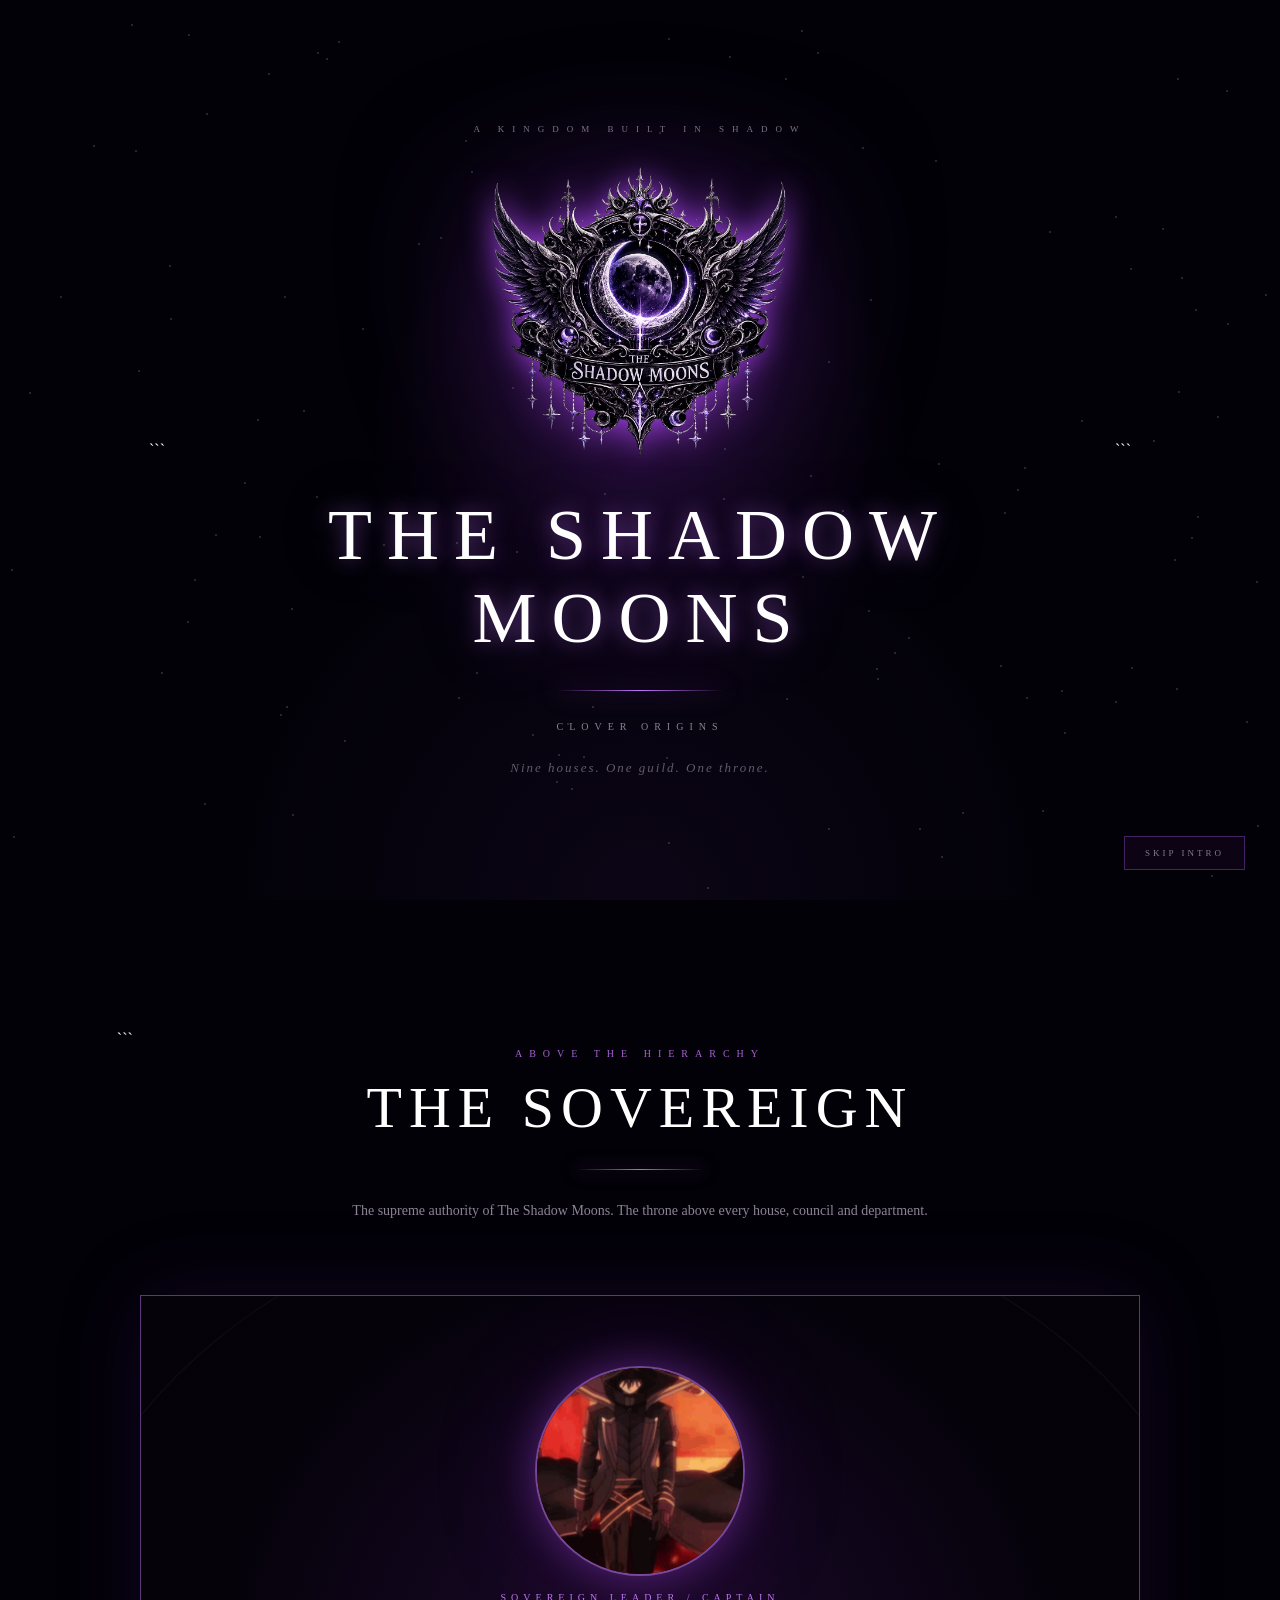
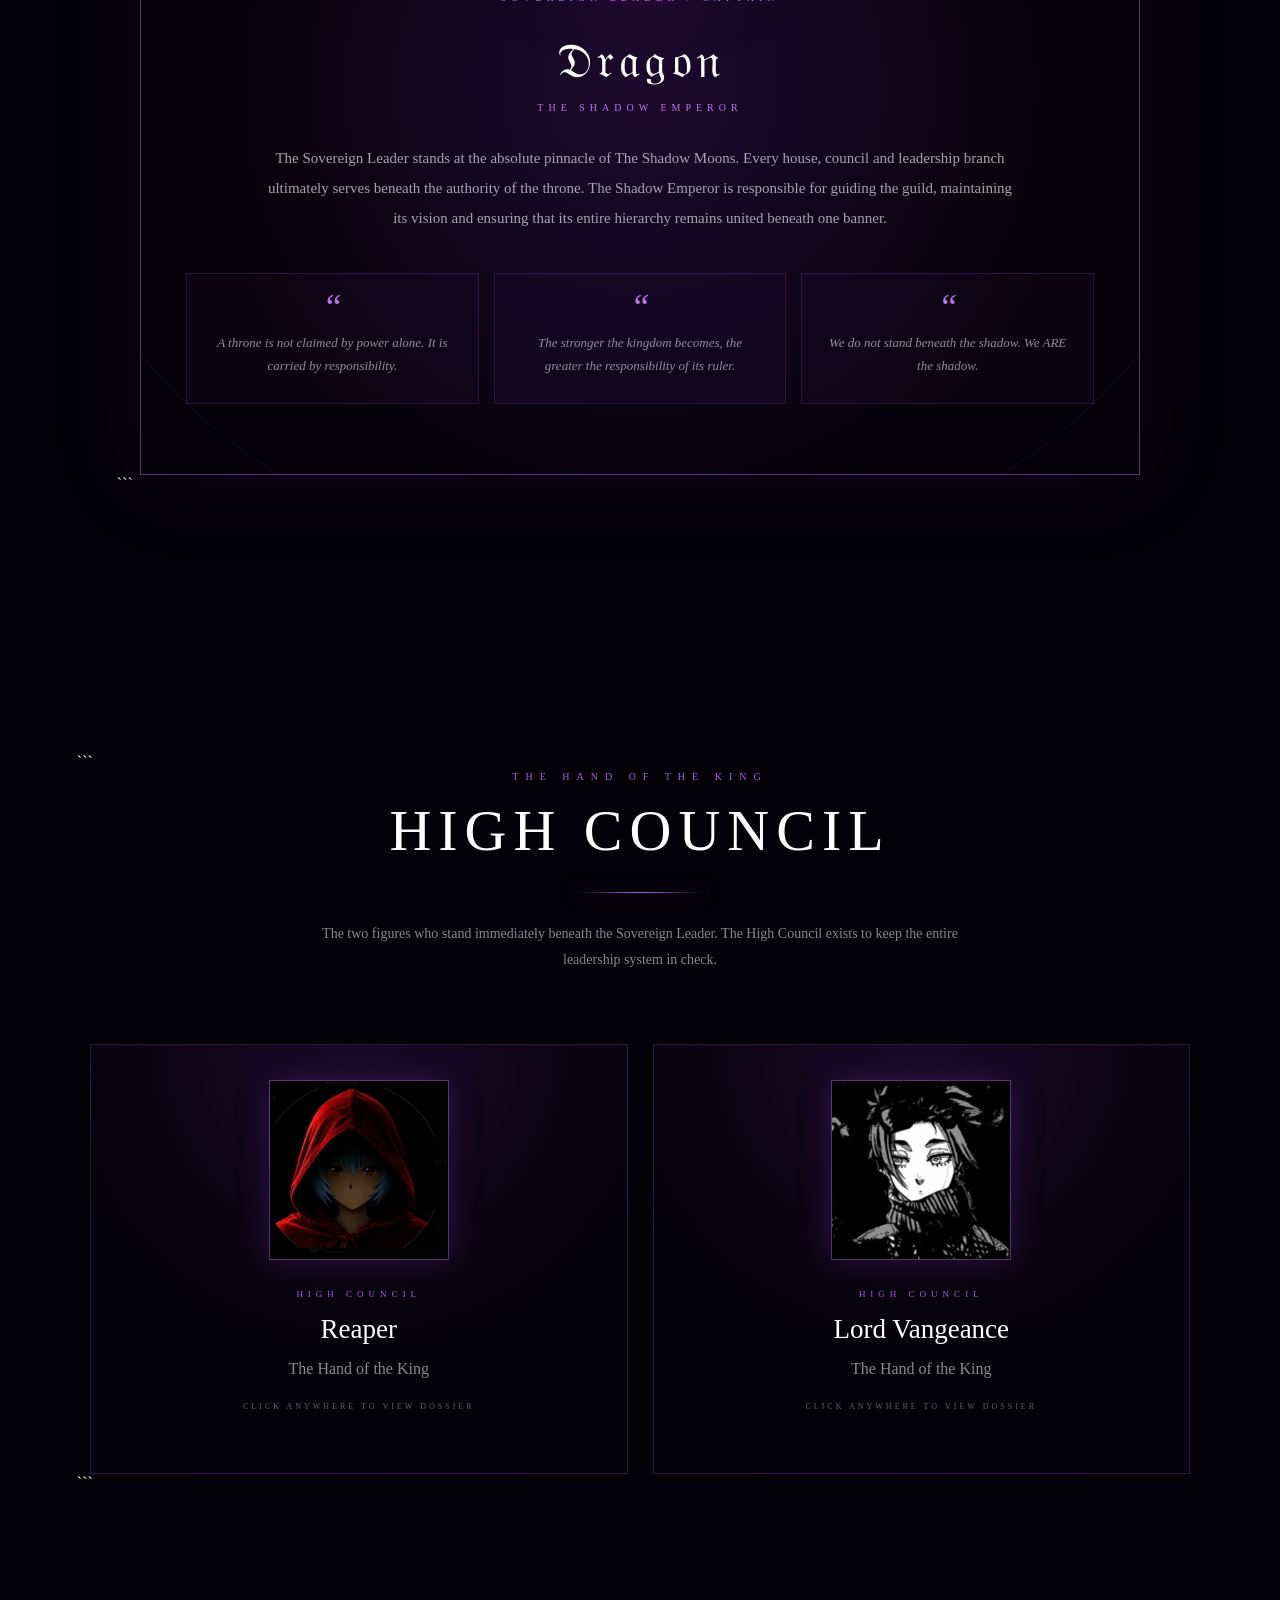
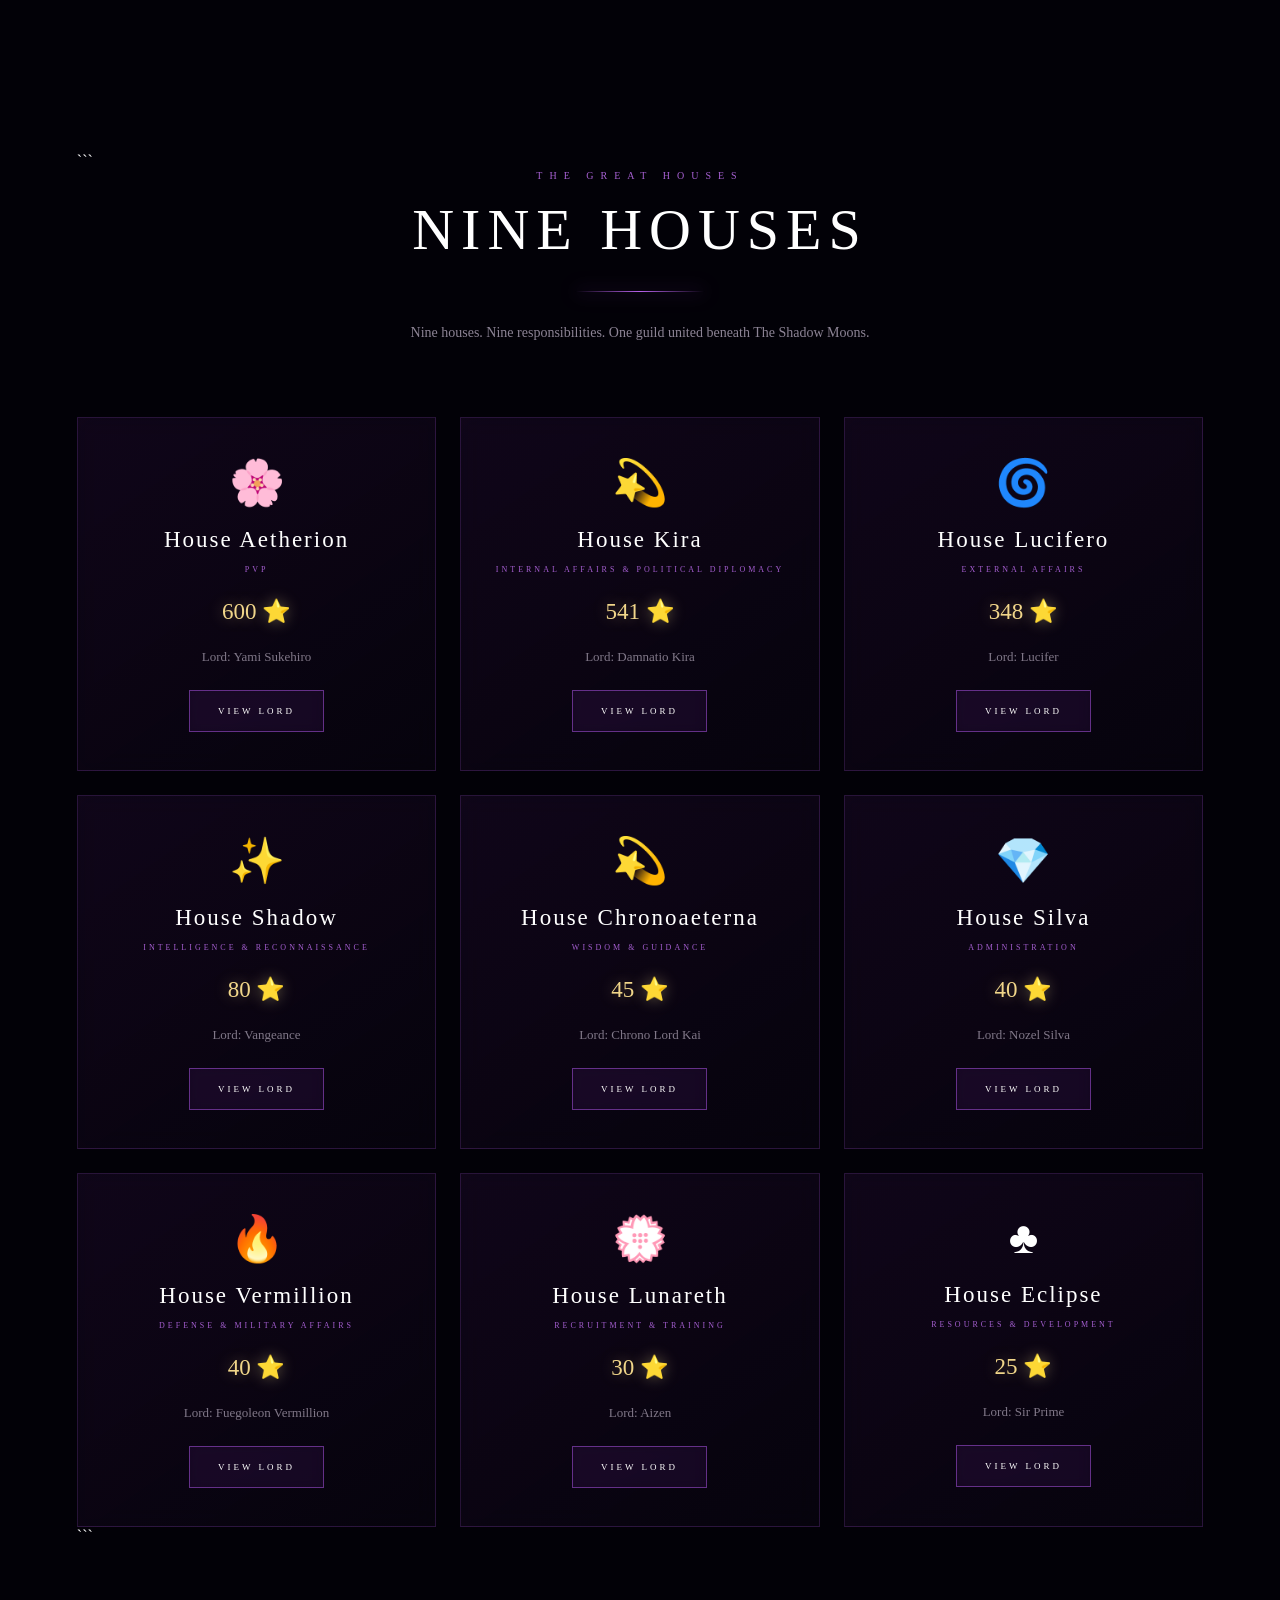
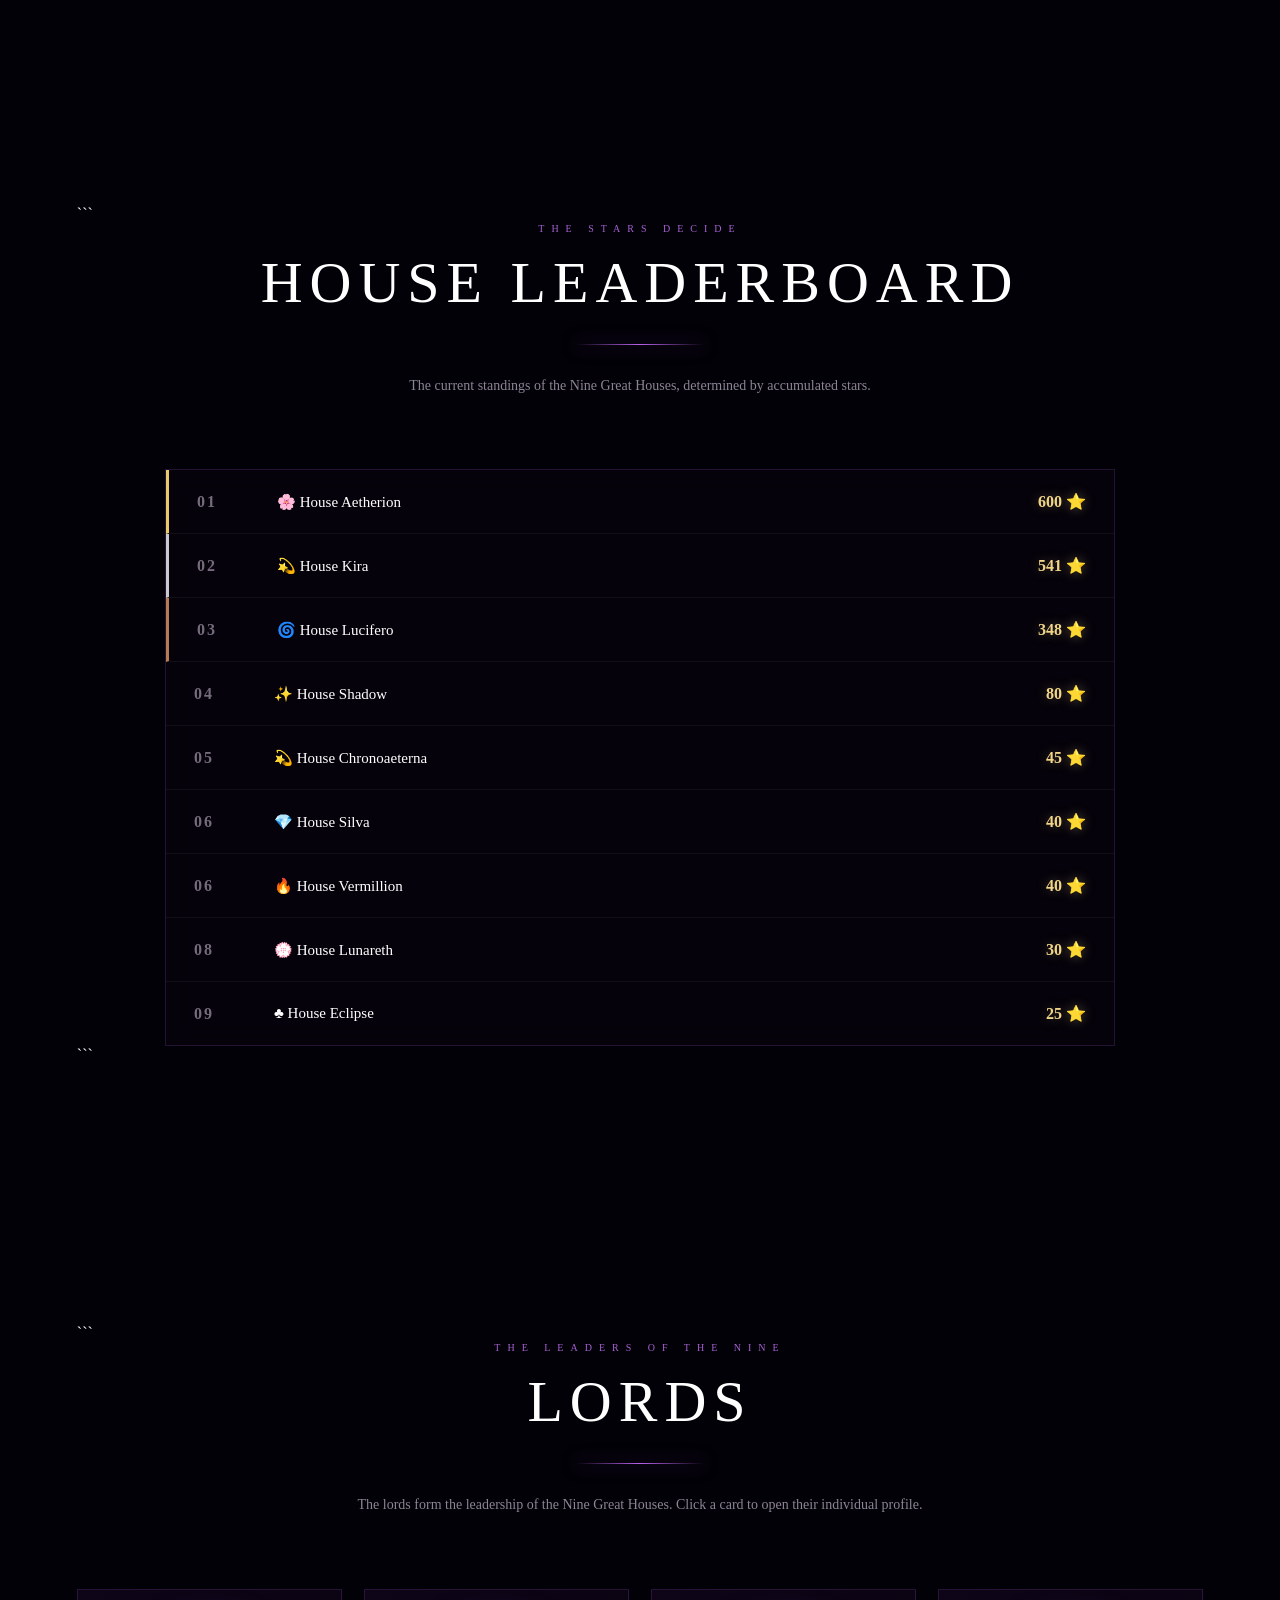
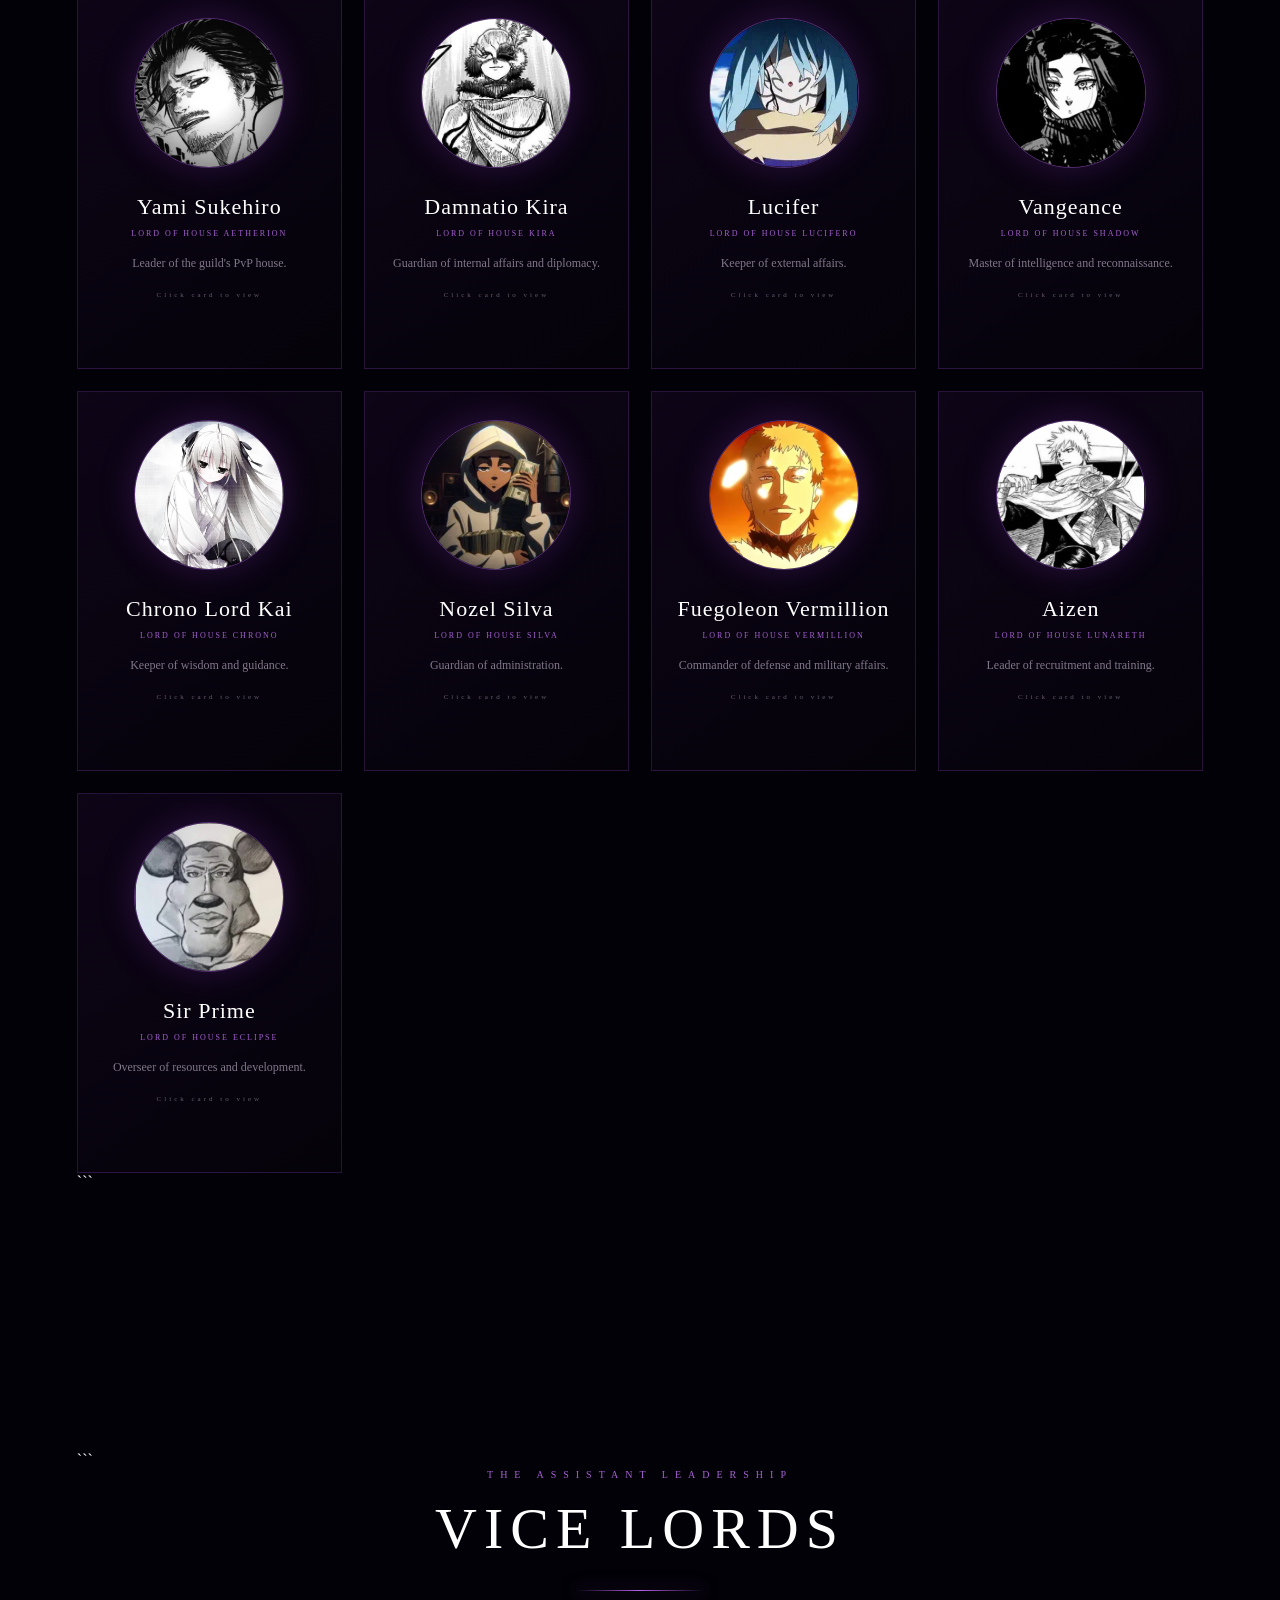
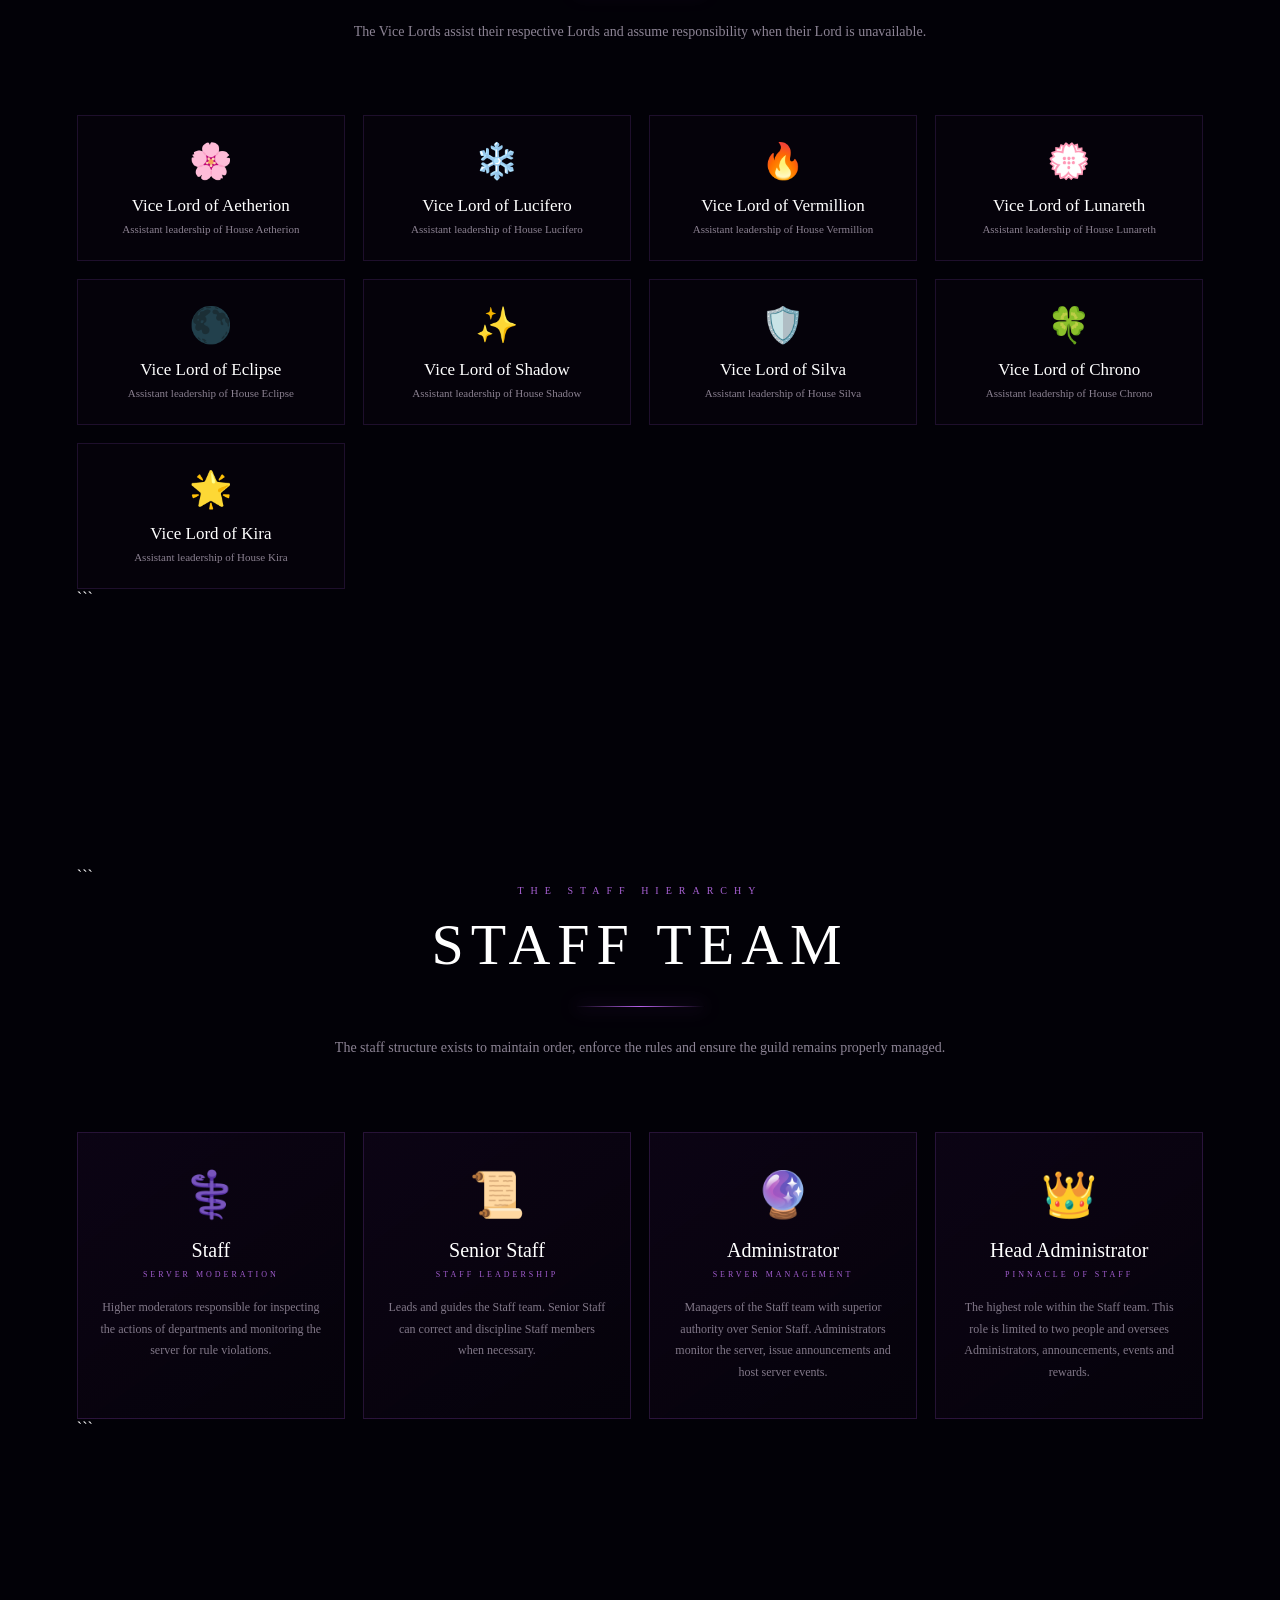
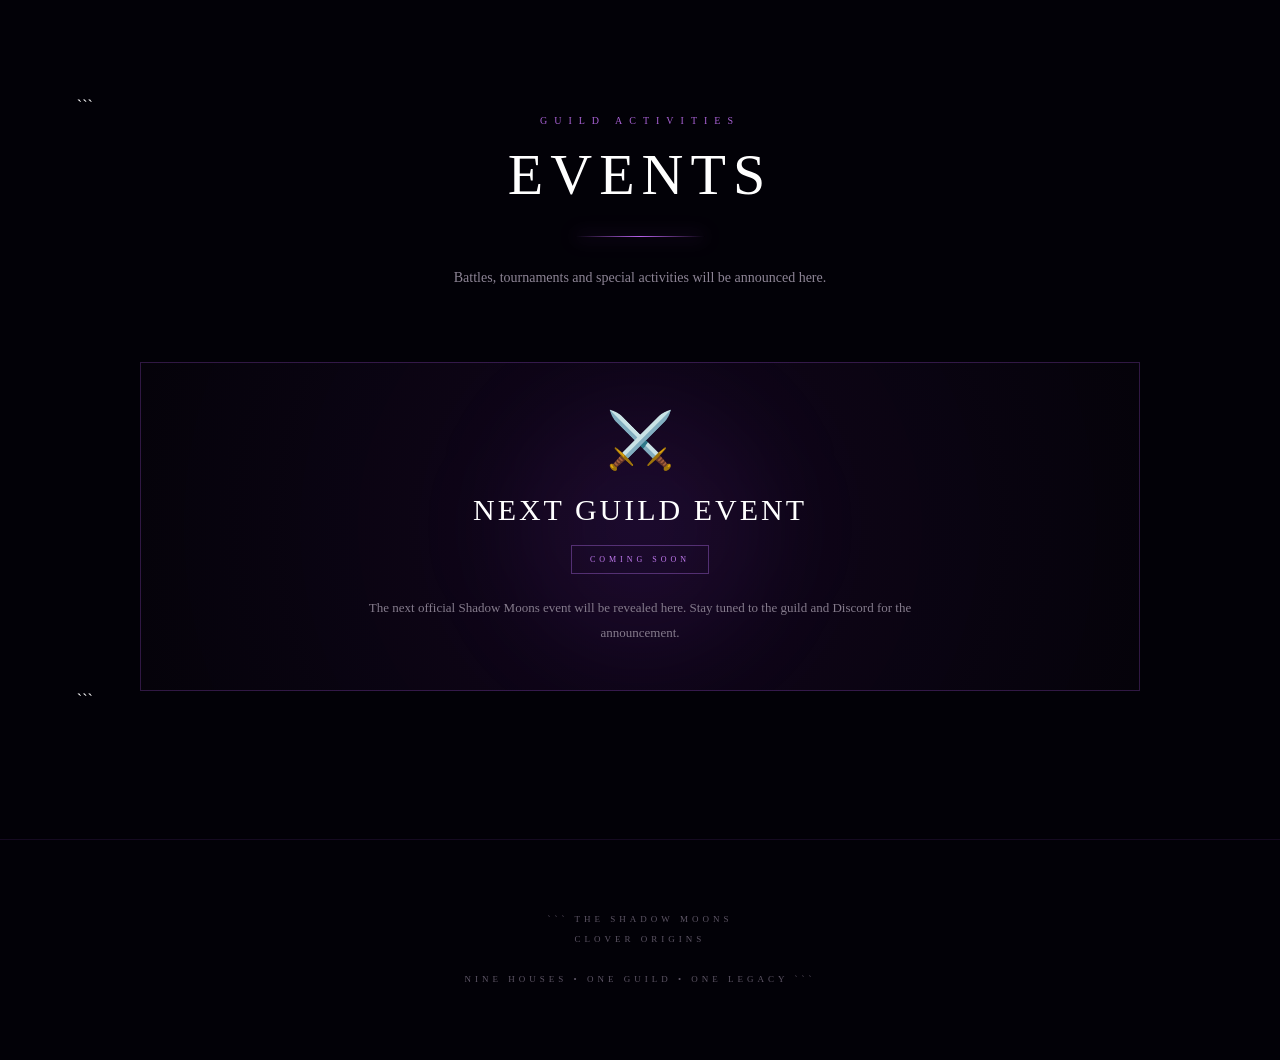
==== index.html/index.html @ a69366c9 "Update index.html" ====
<!DOCTYPE html>

<html lang="en">
<head>
<meta charset="UTF-8">
<meta name="viewport" content="width=device-width, initial-scale=1.0">
<title>The Shadow Moons | Clover Origins</title>

<style>
*{
    margin:0;
    padding:0;
    box-sizing:border-box;
}

html{
    scroll-behavior:smooth;
}

body{
    background:#020107;
    color:#fff;
    font-family:Georgia,"Times New Roman",serif;
    overflow-x:hidden;
}

body.intro-active{
    overflow:hidden;
}

button,a{
    font-family:inherit;
}

/* =========================================================
   GLOBAL
========================================================= */

::-webkit-scrollbar{
    width:6px;
}

::-webkit-scrollbar-track{
    background:#020107;
}

::-webkit-scrollbar-thumb{
    background:linear-gradient(#7d35a9,#c477ff);
}

section{
    scroll-margin-top:80px;
}

.eyebrow{
    color:#a861d4;
    font-size:10px;
    letter-spacing:7px;
    text-transform:uppercase;
}

.divider{
    width:130px;
    height:1px;
    margin:28px auto;
    background:linear-gradient(
        90deg,
        transparent,
        #b761eb,
        transparent
    );
    box-shadow:0 0 18px rgba(183,97,235,.7);
}

/* =========================================================
   INTRO
========================================================= */

#intro{
    position:fixed;
    inset:0;
    z-index:9999;
    display:flex;
    align-items:center;
    justify-content:center;
    overflow:hidden;

    background:
        radial-gradient(
            circle at center,
            rgba(100,35,145,.22),
            transparent 35%
        ),
        radial-gradient(
            circle at 50% 100%,
            rgba(50,20,80,.2),
            transparent 40%
        ),
        #020107;

    transition:
        opacity 1.5s ease,
        visibility 1.5s ease;
}

#intro.hidden{
    opacity:0;
    visibility:hidden;
    pointer-events:none;
}

.intro-stars{
    position:absolute;
    inset:0;
}

.intro-star{
    position:absolute;
    width:2px;
    height:2px;
    border-radius:50%;
    background:#fff;
    opacity:.2;
    animation:introTwinkle 4s ease-in-out infinite;
}

@keyframes introTwinkle{
    0%,100%{
        opacity:.1;
        transform:scale(.5);
    }
    50%{
        opacity:1;
        transform:scale(1.8);
    }
}

.intro-content{
    position:relative;
    z-index:5;
    width:min(950px,90%);
    text-align:center;
}

.intro-pretitle{
    color:#807587;
    font-size:9px;
    letter-spacing:8px;
    text-transform:uppercase;
    opacity:0;
    animation:fadeUp 2s ease forwards;
}

.intro-logo{
    width:300px;
    max-width:65vw;
    margin:30px auto 0;
    display:block;

    opacity:0;

    filter:
        drop-shadow(0 0 15px rgba(170,70,240,.9))
        drop-shadow(0 0 70px rgba(110,35,170,.5));

    animation:
        introLogo 3s ease forwards;
    animation-delay:1.5s;
}

@keyframes introLogo{
    0%{
        opacity:0;
        transform:scale(.55);
        filter:brightness(0);
    }
    55%{
        opacity:1;
        transform:scale(1.08);
    }
    100%{
        opacity:1;
        transform:scale(1);
    }
}

.intro-title{
    margin-top:30px;
    font-size:clamp(30px,6vw,72px);
    letter-spacing:15px;
    font-weight:400;
    text-transform:uppercase;
    opacity:0;

    text-shadow:
        0 0 20px rgba(194,115,247,.5),
        0 0 70px rgba(120,40,180,.3);

    animation:introTitle 3s ease forwards;
    animation-delay:3.4s;
}

@keyframes introTitle{
    from{
        opacity:0;
        letter-spacing:35px;
    }
    to{
        opacity:1;
        letter-spacing:15px;
    }
}

.intro-line{
    width:170px;
    height:1px;
    margin:30px auto;
    background:linear-gradient(
        90deg,
        transparent,
        #c275ff,
        transparent
    );
    box-shadow:0 0 25px rgba(194,117,255,.8);
    opacity:0;
    animation:fadeIn 2s ease forwards;
    animation-delay:4.5s;
}

.intro-subtitle{
    color:#8c8294;
    font-size:10px;
    letter-spacing:6px;
    opacity:0;
    animation:fadeIn 2s ease forwards;
    animation-delay:5s;
}

.intro-quote{
    margin-top:28px;
    color:#62596b;
    font-style:italic;
    font-size:13px;
    letter-spacing:2px;
    opacity:0;
    animation:fadeIn 2s ease forwards;
    animation-delay:5.7s;
}

@keyframes fadeIn{
    to{
        opacity:1;
    }
}

@keyframes fadeUp{
    from{
        opacity:0;
        transform:translateY(20px);
    }
    to{
        opacity:1;
        transform:translateY(0);
    }
}

.skip-intro{
    position:absolute;
    right:35px;
    bottom:30px;
    padding:11px 20px;
    background:rgba(70,25,100,.15);
    border:1px solid rgba(180,90,240,.35);
    color:#83788b;
    font-size:9px;
    letter-spacing:3px;
    text-transform:uppercase;
    cursor:pointer;
    transition:.3s;
}

.skip-intro:hover{
    color:#fff;
    border-color:#c77cff;
    box-shadow:0 0 25px rgba(180,80,240,.3);
}

/* =========================================================
   BACKGROUND
========================================================= */

.space{
    position:fixed;
    inset:0;
    z-index:-10;
    overflow:hidden;

    background:
        radial-gradient(
            circle at 50% 40%,
            rgba(100,35,155,.16),
            transparent 30%
        ),
        radial-gradient(
            circle at 10% 90%,
            rgba(70,25,110,.1),
            transparent 30%
        ),
        #020107;
}

.moon{
    position:absolute;
    width:620px;
    height:620px;
    left:50%;
    top:43%;
    transform:translate(-50%,-50%);
    border-radius:50%;

    background:
        radial-gradient(
            circle at 35% 30%,
            rgba(255,255,255,.95),
            rgba(205,198,215,.85) 28%,
            rgba(110,100,120,.65) 58%,
            rgba(25,20,32,.95) 100%
        );

    opacity:.16;

    box-shadow:
        0 0 40px rgba(220,210,230,.25),
        0 0 120px rgba(135,65,185,.22),
        0 0 200px rgba(100,35,150,.15);

    animation:
        moonFloat 12s ease-in-out infinite,
        moonPulse 8s ease-in-out infinite;
}

@keyframes moonFloat{
    0%,100%{
        transform:translate(-50%,-50%);
    }
    50%{
        transform:translate(-50%,-53%) scale(1.04);
    }
}

@keyframes moonPulse{
    0%,100%{
        opacity:.12;
    }
    50%{
        opacity:.21;
    }
}

.moon-glow{
    position:absolute;
    width:950px;
    height:950px;
    left:50%;
    top:43%;
    transform:translate(-50%,-50%);
    border-radius:50%;

    background:radial-gradient(
        circle,
        rgba(150,65,205,.12),
        transparent 65%
    );

    animation:glowPulse 9s ease-in-out infinite;
}

@keyframes glowPulse{
    0%,100%{
        transform:translate(-50%,-50%) scale(.9);
    }
    50%{
        transform:translate(-50%,-50%) scale(1.1);
    }
}

.stars,
.particles{
    position:absolute;
    inset:0;
}

.star{
    position:absolute;
    width:2px;
    height:2px;
    border-radius:50%;
    background:#fff;
    opacity:.35;
    animation:
        starMove linear infinite,
        starTwinkle ease-in-out infinite;
}

@keyframes starMove{
    from{
        transform:translate(0,0);
    }
    to{
        transform:translate(30px,-120px);
    }
}

@keyframes starTwinkle{
    0%,100%{
        opacity:.1;
        transform:scale(.7);
    }
    50%{
        opacity:1;
        transform:scale(1.5);
    }
}

.particle{
    position:absolute;
    width:3px;
    height:3px;
    border-radius:50%;
    background:#a85ce2;
    box-shadow:
        0 0 8px #a85ce2,
        0 0 18px rgba(168,92,226,.5);
    opacity:.4;
    animation:particleMove linear infinite;
}

@keyframes particleMove{
    0%{
        transform:translateY(110vh);
        opacity:0;
    }
    10%{
        opacity:.6;
    }
    90%{
        opacity:.4;
    }
    100%{
        transform:translate(80px,-20vh);
        opacity:0;
    }
}

/* =========================================================
   NAV
========================================================= */

nav{
    position:fixed;
    top:0;
    left:0;
    width:100%;
    height:82px;
    z-index:100;

    display:flex;
    align-items:center;
    justify-content:space-between;

    padding:0 6%;

    background:linear-gradient(
        to bottom,
        rgba(2,1,7,.95),
        rgba(2,1,7,0)
    );

    backdrop-filter:blur(8px);
}

.nav-logo{
    display:flex;
    align-items:center;
    gap:12px;
    font-size:13px;
    letter-spacing:4px;
    font-weight:bold;
}

.nav-logo img{
    width:44px;
    height:44px;
    object-fit:contain;
    filter:drop-shadow(0 0 10px rgba(160,70,220,.8));
}

.nav-links{
    display:flex;
    gap:25px;
}

.nav-links a{
    color:#aaa1b1;
    text-decoration:none;
    font-size:9px;
    letter-spacing:2px;
    text-transform:uppercase;
    transition:.3s;
}

.nav-links a:hover{
    color:#d18aff;
    text-shadow:0 0 15px rgba(200,120,255,.7);
}

.discord-nav{
    color:#c77cff!important;
}

/* =========================================================
   HERO
========================================================= */

.hero{
    min-height:100vh;
    display:flex;
    align-items:center;
    justify-content:center;
    text-align:center;
    padding:130px 20px 80px;
}

.hero-content{
    max-width:1050px;
}

.hero-logo{
    width:280px;
    max-width:65vw;
    margin-bottom:30px;

    filter:
        drop-shadow(0 0 12px rgba(160,70,220,.8))
        drop-shadow(0 0 45px rgba(120,40,180,.35));

    animation:logoFloat 6s ease-in-out infinite;
}

@keyframes logoFloat{
    0%,100%{
        transform:translateY(0);
    }
    50%{
        transform:translateY(-13px);
    }
}

.hero h1{
    margin-top:18px;
    font-size:clamp(45px,8vw,95px);
    letter-spacing:10px;
    line-height:1;
    font-weight:400;
    text-transform:uppercase;
    text-shadow:
        0 0 20px rgba(190,110,245,.3),
        0 0 70px rgba(120,40,180,.2);
}

.tagline{
    max-width:650px;
    margin:0 auto 40px;
    color:#aaa0b1;
    font-size:17px;
    line-height:1.9;
    letter-spacing:1px;
}

.hero-buttons{
    display:flex;
    justify-content:center;
    gap:15px;
    flex-wrap:wrap;
}

.btn{
    display:inline-block;
    padding:15px 28px;
    border:1px solid rgba(180,90,240,.5);
    background:rgba(90,30,125,.15);
    color:#fff;
    text-decoration:none;
    font-size:9px;
    letter-spacing:3px;
    text-transform:uppercase;
    cursor:pointer;
    transition:.4s;
    backdrop-filter:blur(5px);
}

.btn:hover{
    transform:translateY(-4px);
    border-color:#ca7cff;
    box-shadow:0 0 25px rgba(170,75,230,.35);
}

.btn-primary{
    background:rgba(120,45,165,.3);
}

.discord-btn{
    background:rgba(120,45,165,.38);
    border-color:rgba(200,120,255,.75);
}

/* =========================================================
   SECTIONS
========================================================= */

section:not(.hero){
    position:relative;
    max-width:1500px;
    margin:auto;
    padding:130px 6%;
}

.section-heading{
    text-align:center;
    margin-bottom:70px;
}

.section-heading h2{
    margin-top:15px;
    font-size:clamp(32px,5vw,58px);
    letter-spacing:7px;
    font-weight:400;
    text-transform:uppercase;
}

.section-heading p{
    max-width:680px;
    margin:auto;
    color:#8d8495;
    line-height:1.9;
    font-size:14px;
}

/* =========================================================
   HOUSES
========================================================= */

.houses-grid{
    display:grid;
    grid-template-columns:repeat(auto-fit,minmax(275px,1fr));
    gap:24px;
}

.house-card{
    position:relative;
    min-height:350px;
    padding:38px 28px;
    text-align:center;
    overflow:hidden;

    border:1px solid rgba(165,85,220,.2);

    background:
        linear-gradient(
            145deg,
            rgba(80,30,110,.18),
            rgba(8,4,15,.72)
        );

    backdrop-filter:blur(12px);

    transition:.5s ease;
}

.house-card::before{
    content:"";
    position:absolute;
    inset:-2px;
    background:linear-gradient(
        120deg,
        transparent,
        rgba(190,100,245,.15),
        transparent
    );
    transform:translateX(-100%);
    transition:.8s;
}

.house-card:hover::before{
    transform:translateX(100%);
}

.house-card:hover{
    transform:translateY(-12px) scale(1.015);
    border-color:rgba(195,110,255,.65);
    box-shadow:
        0 20px 60px rgba(80,25,120,.25),
        0 0 35px rgba(160,70,220,.12);
}

.house-symbol{
    font-size:45px;
    margin-bottom:18px;
    position:relative;
    z-index:2;
}

.house-card h3{
    position:relative;
    z-index:2;
    font-size:23px;
    font-weight:400;
    letter-spacing:2px;
    margin-bottom:12px;
}

.house-card > span{
    position:relative;
    z-index:2;
    display:block;
    color:#a55ed0;
    font-size:8px;
    letter-spacing:3px;
}

.house-stars{
    position:relative;
    z-index:2;
    margin:24px 0;
    font-size:23px;
    color:#f1d68a;
    text-shadow:0 0 15px rgba(241,214,138,.4);
}

.house-card p{
    position:relative;
    z-index:2;
    color:#817889;
    font-size:13px;
    margin-bottom:25px;
}

/* =========================================================
   LEADERBOARD
========================================================= */

.leaderboard{
    max-width:950px;
    margin:auto;
    border:1px solid rgba(160,80,215,.2);
    background:rgba(8,4,14,.7);
    backdrop-filter:blur(14px);
}

.leader-row{
    display:grid;
    grid-template-columns:80px 1fr 150px;
    align-items:center;
    padding:22px 28px;
    border-bottom:1px solid rgba(255,255,255,.05);
    transition:.35s;
}

.leader-row:last-child{
    border-bottom:none;
}

.leader-row:hover{
    background:rgba(145,65,200,.08);
    padding-left:38px;
}

.leader-row strong{
    color:#756b7d;
    letter-spacing:2px;
}

.leader-row span{
    font-size:15px;
}

.leader-row b{
    text-align:right;
    color:#f1d68a;
    text-shadow:0 0 12px rgba(241,214,138,.35);
}

.first{
    border-left:3px solid #e8c96a;
}

.second{
    border-left:3px solid #c8c8d0;
}

.third{
    border-left:3px solid #b87955;
}

/* =========================================================
   LEADERSHIP CARDS
========================================================= */

.leadership-grid{
    display:grid;
    grid-template-columns:repeat(auto-fit,minmax(300px,1fr));
    gap:25px;
    max-width:1100px;
    margin:auto;
}

.leadership-card{
    position:relative;
    min-height:430px;
    padding:35px 25px;
    text-align:center;
    overflow:hidden;
    cursor:pointer;

    border:1px solid rgba(170,85,230,.25);

    background:
        radial-gradient(
            circle at top,
            rgba(100,35,145,.22),
            rgba(5,3,10,.8) 65%
        );

    transition:.5s ease;
}

.leadership-card::after{
    content:"";
    position:absolute;
    inset:0;
    background:radial-gradient(
        circle at center,
        rgba(190,100,255,.13),
        transparent 65%
    );
    opacity:0;
    transition:.5s;
}

.leadership-card:hover{
    transform:translateY(-12px);
    border-color:rgba(205,120,255,.7);
    box-shadow:
        0 25px 70px rgba(80,25,120,.3),
        0 0 40px rgba(165,70,230,.12);
}

.leadership-card:hover::after{
    opacity:1;
}

.leadership-card img{
    position:relative;
    z-index:2;

    width:180px;
    height:180px;

    object-fit:cover;

    border:1px solid rgba(200,120,255,.4);

    box-shadow:
        0 0 30px rgba(150,65,210,.25);

    transition:.5s;
}

.leadership-card:hover img{
    transform:scale(1.04);
    box-shadow:
        0 0 50px rgba(180,80,240,.4);
}

.leadership-role{
    position:relative;
    z-index:2;
    display:block;
    margin-top:25px;
    color:#a65ed2;
    font-size:9px;
    letter-spacing:5px;
}

.leadership-card h3{
    position:relative;
    z-index:2;
    margin-top:15px;
    font-size:27px;
    font-weight:400;
}

.leadership-card p{
    position:relative;
    z-index:2;
    margin-top:10px;
    color:#8e8595;
    line-height:1.7;
}

.click-hint{
    position:relative;
    z-index:2;
    display:block;
    margin-top:20px;
    color:#665d6c;
    font-size:8px;
    letter-spacing:3px;
    text-transform:uppercase;
}

/* =========================================================
   LORD CARDS
========================================================= */

.lords-grid{
    display:grid;
    grid-template-columns:repeat(auto-fit,minmax(250px,1fr));
    gap:22px;
}

.lord-card{
    position:relative;
    min-height:380px;
    padding:28px 20px;
    text-align:center;
    cursor:pointer;
    overflow:hidden;

    border:1px solid rgba(165,85,220,.2);

    background:
        linear-gradient(
            145deg,
            rgba(70,25,100,.18),
            rgba(6,3,11,.78)
        );

    transition:.5s ease;
}

.lord-card:hover{
    transform:translateY(-10px);
    border-color:rgba(200,115,255,.65);
    box-shadow:0 20px 55px rgba(90,25,130,.25);
}

.lord-card img{
    position:relative;
    z-index:2;

    width:150px;
    height:150px;

    object-fit:cover;

    border-radius:50%;

    border:1px solid rgba(194,110,255,.4);

    box-shadow:0 0 35px rgba(145,60,205,.25);

    transition:.5s;
}

.lord-card:hover img{
    transform:scale(1.05);
    box-shadow:0 0 50px rgba(175,80,235,.45);
}

.lord-card h3{
    position:relative;
    z-index:2;
    margin-top:22px;
    font-size:22px;
    font-weight:400;
    letter-spacing:1px;
}

.lord-title{
    position:relative;
    z-index:2;
    display:block;
    margin-top:9px;
    color:#a45fd1;
    font-size:8px;
    letter-spacing:2px;
    text-transform:uppercase;
}

.lord-card p{
    position:relative;
    z-index:2;
    margin-top:15px;
    color:#807789;
    font-size:12px;
    line-height:1.7;
}

.card-click{
    position:relative;
    z-index:2;
    display:block;
    margin-top:18px;
    color:#655b6b;
    font-size:7px;
    letter-spacing:3px;
}

/* =========================================================
   VICE LORDS
========================================================= */

.vice-grid{
    display:grid;
    grid-template-columns:repeat(auto-fit,minmax(240px,1fr));
    gap:18px;
}

.vice-card{
    padding:25px;
    text-align:center;
    border:1px solid rgba(160,80,215,.16);
    background:rgba(9,4,15,.58);
    transition:.4s;
    cursor:pointer;
}

.vice-card:hover{
    transform:translateY(-7px);
    border-color:rgba(190,105,250,.55);
    background:rgba(80,25,110,.16);
}

.vice-symbol{
    font-size:35px;
}

.vice-card h3{
    margin-top:14px;
    font-size:17px;
    font-weight:400;
}

.vice-card p{
    margin-top:7px;
    color:#8b8191;
    font-size:11px;
}

/* =========================================================
   STAFF
========================================================= */

.staff-grid{
    display:grid;
    grid-template-columns:repeat(4,1fr);
    gap:18px;
}

.staff-card{
    padding:35px 22px;
    min-height:270px;
    text-align:center;
    border:1px solid rgba(165,85,220,.2);
    background:linear-gradient(
        145deg,
        rgba(70,25,100,.15),
        rgba(7,3,12,.72)
    );
    transition:.4s;
}

.staff-card:hover{
    transform:translateY(-8px);
    border-color:rgba(195,110,255,.55);
    box-shadow:0 15px 45px rgba(90,25,130,.2);
}

.staff-symbol{
    font-size:45px;
}

.staff-card h3{
    margin-top:18px;
    font-size:20px;
    font-weight:400;
}

.staff-card span{
    display:block;
    margin-top:8px;
    color:#a35dd0;
    font-size:8px;
    letter-spacing:3px;
    text-transform:uppercase;
}

.staff-card p{
    margin-top:18px;
    color:#827889;
    font-size:12px;
    line-height:1.8;
}

/* =========================================================
   EVENTS
========================================================= */

.events-box{
    max-width:1000px;
    margin:auto;
}

.event-card{
    position:relative;
    padding:45px;
    text-align:center;
    border:1px solid rgba(175,90,235,.25);
    background:
        radial-gradient(
            circle at center,
            rgba(100,35,145,.16),
            rgba(6,3,11,.8)
        );
    overflow:hidden;
}

.event-card::before{
    content:"";
    position:absolute;
    width:250px;
    height:250px;
    border-radius:50%;
    background:rgba(155,65,220,.08);
    filter:blur(50px);
    left:50%;
    top:50%;
    transform:translate(-50%,-50%);
}

.event-icon{
    position:relative;
    font-size:55px;
}

.event-card h3{
    position:relative;
    margin-top:20px;
    font-size:30px;
    font-weight:400;
    letter-spacing:3px;
}

.coming-soon{
    position:relative;
    display:inline-block;
    margin-top:18px;
    padding:9px 18px;
    border:1px solid rgba(196,120,255,.35);
    color:#c27af0;
    font-size:8px;
    letter-spacing:4px;
}

.event-card p{
    position:relative;
    max-width:600px;
    margin:22px auto 0;
    color:#857b8c;
    line-height:1.9;
    font-size:13px;
}

/* =========================================================
   SOVEREIGN SECTION
========================================================= */

.sovereign{
    max-width:1200px!important;
}

.sovereign-card{
    position:relative;
    max-width:1000px;
    margin:auto;
    padding:70px 45px;
    text-align:center;
    overflow:hidden;

    border:1px solid rgba(202,120,255,.45);

    background:
        radial-gradient(
            circle at center,
            rgba(120,40,170,.24),
            rgba(5,2,10,.9) 70%
        );

    box-shadow:
        0 0 80px rgba(100,30,150,.18);
}

.sovereign-card::before{
    content:"";
    position:absolute;
    inset:-100px;
    border-radius:50%;
    border:1px solid rgba(190,100,255,.08);
    animation:sovereignRing 12s linear infinite;
}

@keyframes sovereignRing{
    to{
        transform:rotate(360deg);
    }
}

.sovereign-card img{
    position:relative;
    z-index:2;

    width:210px;
    height:210px;
    object-fit:cover;

    border-radius:50%;

    border:2px solid rgba(205,125,255,.55);

    box-shadow:
        0 0 40px rgba(170,70,230,.4),
        0 0 100px rgba(110,30,160,.25);
}

.sovereign-card h3{
    position:relative;
    z-index:2;
    margin-top:30px;
    font-size:clamp(28px,5vw,48px);
    font-weight:400;
    letter-spacing:4px;
}

.sovereign-title{
    position:relative;
    z-index:2;
    display:block;
    margin-top:12px;
    color:#bd75ee;
    font-size:10px;
    letter-spacing:5px;
    text-transform:uppercase;
}

.sovereign-message{
    position:relative;
    z-index:2;
    max-width:750px;
    margin:30px auto 0;
    color:#aaa0b1;
    font-size:15px;
    line-height:2;
}

.quotes{
    position:relative;
    z-index:2;
    display:grid;
    grid-template-columns:repeat(3,1fr);
    gap:15px;
    margin-top:40px;
}

.quote{
    padding:25px;
    border:1px solid rgba(180,90,240,.18);
    background:rgba(50,15,70,.14);
    color:#94899c;
    font-size:13px;
    line-height:1.8;
    font-style:italic;
}

.quote::before{
    content:"“";
    display:block;
    color:#bd73ec;
    font-size:35px;
    line-height:.5;
    margin-bottom:15px;
}

/* =========================================================
   PROFILE MODAL
========================================================= */

.profile-modal{
    position:fixed;
    inset:0;
    z-index:900;
    display:flex;
    align-items:center;
    justify-content:center;
    padding:20px;

    background:rgba(0,0,0,.88);
    backdrop-filter:blur(18px);

    opacity:0;
    visibility:hidden;
    transition:.4s;
}

.profile-modal.active{
    opacity:1;
    visibility:visible;
}

.profile-box{
    position:relative;
    width:min(700px,94vw);
    max-height:90vh;
    overflow:auto;
    padding:50px 40px;

    text-align:center;

    border:1px solid rgba(200,110,255,.55);

    background:
        radial-gradient(
            circle at top,
            rgba(100,35,145,.3),
            rgba(4,2,9,.98) 68%
        );

    box-shadow:
        0 0 100px rgba(110,30,160,.35);

    transform:scale(.82) translateY(30px);
    transition:.5s;
}

.profile-modal.active .profile-box{
    transform:scale(1) translateY(0);
}

.profile-box img{
    width:200px;
    height:200px;
    object-fit:cover;
    border-radius:50%;
    border:1px solid rgba(200,115,255,.5);
    box-shadow:0 0 45px rgba(165,70,225,.35);
}

.profile-box .modal-role{
    display:block;
    margin-top:25px;
    color:#ae66db;
    font-size:9px;
    letter-spacing:5px;
    text-transform:uppercase;
}

.profile-box h2{
    margin-top:13px;
    font-size:34px;
    font-weight:400;
    letter-spacing:2px;
}

.profile-box .modal-message{
    max-width:550px;
    margin:25px auto;
    color:#a59baa;
    line-height:1.9;
    font-size:14px;
}

.modal-authority{
    margin:25px auto;
    max-width:550px;
    padding:20px;
    border:1px solid rgba(170,85,225,.15);
    background:rgba(70,20,95,.12);
    color:#817687;
    font-size:12px;
    line-height:1.8;
}

.modal-authority strong{
    color:#ad66d8;
}

.close-profile{
    position:absolute;
    top:15px;
    right:18px;
    width:40px;
    height:40px;
    border-radius:50%;
    border:1px solid rgba(190,105,250,.45);
    background:#09040f;
    color:#fff;
    font-size:24px;
    cursor:pointer;
    transition:.3s;
}

.close-profile:hover{
    transform:rotate(90deg);
    color:#d58aff;
    box-shadow:0 0 25px rgba(170,75,230,.4);
}

/* =========================================================
   FOOTER
========================================================= */

footer{
    padding:70px 20px;
    text-align:center;
    border-top:1px solid rgba(160,80,220,.12);
    color:#5d5565;
    font-size:9px;
    letter-spacing:4px;
    line-height:2.2;
}

/* =========================================================
   RESPONSIVE
========================================================= */

@media(max-width:900px){

    .nav-links{
        display:none;
    }

    .staff-grid{
        grid-template-columns:repeat(2,1fr);
    }

    .quotes{
        grid-template-columns:1fr;
    }
}

@media(max-width:600px){

    nav{
        height:70px;
        padding:0 20px;
    }

    .nav-logo{
        font-size:9px;
        letter-spacing:2px;
    }

    .nav-logo img{
        width:36px;
        height:36px;
    }

    .moon{
        width:420px;
        height:420px;
    }

    .moon-glow{
        width:600px;
        height:600px;
    }

    .hero-logo{
        width:210px;
    }

    .hero h1{
        letter-spacing:4px;
    }

    .tagline{
        font-size:14px;
    }

    section:not(.hero){
        padding:90px 20px;
    }

    .leader-row{
        grid-template-columns:45px 1fr 90px;
        padding:18px 13px;
    }

    .leader-row span{
        font-size:12px;
    }

    .leader-row b{
        font-size:12px;
    }

    .staff-grid{
        grid-template-columns:1fr;
    }

    .sovereign-card{
        padding:50px 22px;
    }

    .sovereign-card img{
        width:170px;
        height:170px;
    }

    .profile-box{
        padding:45px 20px 30px;
    }

    .profile-box img{
        width:160px;
        height:160px;
    }

    .intro-title{
        letter-spacing:7px;
    }

    .skip-intro{
        right:18px;
        bottom:18px;
    }
}
</style>

</head>

<body class="intro-active">

<!-- =========================================================
     INTRO
========================================================= -->

<div id="intro">

```
<div class="intro-stars" id="introStars"></div>

<div class="intro-content">

    <div class="intro-pretitle">
        A KINGDOM BUILT IN SHADOW
    </div>

    <img
        src="Shadow moons.png"
        class="intro-logo"
        alt="The Shadow Moons"
    >

    <h1 class="intro-title">
        THE SHADOW MOONS
    </h1>

    <div class="intro-line"></div>

    <p class="intro-subtitle">
        CLOVER ORIGINS
    </p>

    <p class="intro-quote">
        Nine houses. One guild. One throne.
    </p>

</div>

<button
    class="skip-intro"
    onclick="finishIntro()"
>
    Skip Intro
</button>
```

</div>

<!-- =========================================================
     MUSIC
========================================================= -->

<audio id="musicIntro" preload="auto">
    <source
        src="music/kulakovka-epic-trailer-277924.mp3"
        type="audio/mpeg"
    >
</audio>

<audio id="musicMain" preload="auto">
    <source
        src="music/the_mountain-epic-trailer-576568.mp3"
        type="audio/mpeg"
    >
</audio>

<audio id="musicDark" preload="auto">
    <source
        src="music/audiocopper-dark-571483.mp3"
        type="audio/mpeg"
    >
</audio>

<!-- =========================================================
     BACKGROUND
========================================================= -->

<div class="space">

```
<div class="moon"></div>
<div class="moon-glow"></div>

<div
    class="stars"
    id="stars"
></div>

<div
    class="particles"
    id="particles"
></div>
```

</div>

<!-- =========================================================
     NAVIGATION
========================================================= -->

<nav>

```
<div class="nav-logo">

    <img
        src="Shadow moons.png"
        alt="Shadow Moons"
    >

    <span>
        THE SHADOW MOONS
    </span>

</div>

<div class="nav-links">

    <a href="#home">Home</a>
    <a href="#sovereign">Sovereign</a>
    <a href="#council">Council</a>
    <a href="#lords">Lords</a>
    <a href="#staff">Staff</a>
    <a href="#events">Events</a>

    <a
        href="https://discord.gg/8nP5gZ5uD"
        target="_blank"
        rel="noopener noreferrer"
        class="discord-nav"
    >
        Discord
    </a>

</div>
```

</nav>

<!-- =========================================================
     HERO
========================================================= -->

<section
    class="hero"
    id="home"
>

```
<div class="hero-content">

    <img
        src="Shadow moons.png"
        class="hero-logo"
        alt="The Shadow Moons"
    >

    <div class="eyebrow">
        THE NINE GREAT HOUSES
    </div>

    <h1>
        CLOVER ORIGINS
    </h1>

    <div class="divider"></div>

    <p class="tagline">
        Beneath one banner, nine houses rise.
        Above them stands a throne, a council,
        and a legacy written in shadow.
    </p>

    <div class="hero-buttons">

        <a
            href="https://discord.gg/8nP5gZ5uD"
            target="_blank"
            rel="noopener noreferrer"
            class="btn discord-btn"
        >
            Enter The Guild
        </a>

        <a
            href="#sovereign"
            class="btn"
        >
            Meet The Leadership
        </a>

        <a
            href="#houses"
            class="btn"
        >
            Explore Houses
        </a>

    </div>

</div>
```

</section>

<!-- =========================================================
     SOVEREIGN
========================================================= -->

<section
    id="sovereign"
    class="sovereign"
>

```
<div class="section-heading">

    <div class="eyebrow">
        ABOVE THE HIERARCHY
    </div>

    <h2>
        THE SOVEREIGN
    </h2>

    <div class="divider"></div>

    <p>
        The supreme authority of The Shadow Moons.
        The throne above every house, council and department.
    </p>

</div>

<div class="sovereign-card">

    <img
        src="captain.png"
        alt="Sovereign Leader"
    >

    <span class="sovereign-title">
        Sovereign Leader / Captain
    </span>

    <h3>
        𝔇𝔯𝔞𝔤𝔬𝔫
    </h3>

    <p class="sovereign-title">
        THE SHADOW EMPEROR
    </p>

    <p class="sovereign-message">
        The Sovereign Leader stands at the absolute pinnacle
        of The Shadow Moons. Every house, council and leadership
        branch ultimately serves beneath the authority of the throne.
        The Shadow Emperor is responsible for guiding the guild,
        maintaining its vision and ensuring that its entire hierarchy
        remains united beneath one banner.
    </p>

    <div class="quotes">

        <div class="quote">
            A throne is not claimed by power alone.
            It is carried by responsibility.
        </div>

        <div class="quote">
            The stronger the kingdom becomes,
            the greater the responsibility of its ruler.
        </div>

        <div class="quote">
            We do not stand beneath the shadow.
            We ARE the shadow.
        </div>

    </div>

</div>
```

</section>

<!-- =========================================================
     HIGH COUNCIL
========================================================= -->

<section id="council">

```
<div class="section-heading">

    <div class="eyebrow">
        THE HAND OF THE KING
    </div>

    <h2>
        HIGH COUNCIL
    </h2>

    <div class="divider"></div>

    <p>
        The two figures who stand immediately beneath
        the Sovereign Leader. The High Council exists
        to keep the entire leadership system in check.
    </p>

</div>

<div class="leadership-grid">

    <article
        class="leadership-card"
        onclick="openProfile(
            'reaper.png',
            'Reaper',
            'High Council',
            'Second in command to the Sovereign Leader.',
            'The High Council acts as the hand of the king. Council members possess authority over every member of the guild aside from the Sovereign Leader. Their duty is to observe the leadership structure, monitor its actions and ensure that every part of the guild remains in check.'
        )"
    >

        <img
            src="reaper.png"
            alt="Reaper"
        >

        <span class="leadership-role">
            HIGH COUNCIL
        </span>

        <h3>
            Reaper
        </h3>

        <p>
            The Hand of the King
        </p>

        <span class="click-hint">
            Click anywhere to view dossier
        </span>

    </article>


    <article
        class="leadership-card"
        onclick="openProfile(
            'shadow.png',
            'Lord Vangeance',
            'High Council',
            'Second in command to the Sovereign Leader.',
            'Lord Vangeance serves upon the High Council and stands among the highest authorities of The Shadow Moons. The council observes the guild leadership system, keeps its branches in check and ensures that the hierarchy continues to function properly.'
        )"
    >

        <img
            src="shadow.png"
            alt="Lord Vangeance"
        >

        <span class="leadership-role">
            HIGH COUNCIL
        </span>

        <h3>
            Lord Vangeance
        </h3>

        <p>
            The Hand of the King
        </p>

        <span class="click-hint">
            Click anywhere to view dossier
        </span>

    </article>

</div>
```

</section>

<!-- =========================================================
     HOUSES
========================================================= -->

<section id="houses">

```
<div class="section-heading">

    <div class="eyebrow">
        THE GREAT HOUSES
    </div>

    <h2>
        NINE HOUSES
    </h2>

    <div class="divider"></div>

    <p>
        Nine houses. Nine responsibilities.
        One guild united beneath The Shadow Moons.
    </p>

</div>

<div class="houses-grid">

    <article class="house-card">
        <div class="house-symbol">🌸</div>
        <h3>House Aetherion</h3>
        <span>PVP</span>
        <div class="house-stars">600 ⭐</div>
        <p>Lord: Yami Sukehiro</p>
        <button
            class="btn"
            onclick="openProfile(
                'aetherion.png',
                'Yami Sukehiro',
                'Lord of House Aetherion',
                'House Aetherion',
                'The house dedicated to PvP and combat. Aetherion stands as the current leader of the House Rankings with 600 stars.'
            )"
        >
            View Lord
        </button>
    </article>


    <article class="house-card">
        <div class="house-symbol">💫</div>
        <h3>House Kira</h3>
        <span>INTERNAL AFFAIRS & POLITICAL DIPLOMACY</span>
        <div class="house-stars">541 ⭐</div>
        <p>Lord: Damnatio Kira</p>
        <button
            class="btn"
            onclick="openProfile(
                'kira.png',
                'Damnatio Kira',
                'Lord of House Kira',
                'House Kira',
                'House Kira oversees internal affairs and political diplomacy within the guild. It currently holds second place with 541 stars.'
            )"
        >
            View Lord
        </button>
    </article>


    <article class="house-card">
        <div class="house-symbol">🌀</div>
        <h3>House Lucifero</h3>
        <span>EXTERNAL AFFAIRS</span>
        <div class="house-stars">348 ⭐</div>
        <p>Lord: Lucifer</p>
        <button
            class="btn"
            onclick="openProfile(
                'lucifero.png',
                'Lucifer',
                'Lord of House Lucifero',
                'House Lucifero',
                'The house responsible for external affairs and dealings beyond the guild. Lucifero currently stands third with 348 stars.'
            )"
        >
            View Lord
        </button>
    </article>


    <article class="house-card">
        <div class="house-symbol">✨</div>
        <h3>House Shadow</h3>
        <span>INTELLIGENCE & RECONNAISSANCE</span>
        <div class="house-stars">80 ⭐</div>
        <p>Lord: Vangeance</p>
        <button
            class="btn"
            onclick="openProfile(
                'shadow.png',
                'Vangeance',
                'Lord of House Shadow',
                'House Shadow',
                'The intelligence and reconnaissance branch of the guild. House Shadow focuses on gathering information, scouting and monitoring threats.'
            )"
        >
            View Lord
        </button>
    </article>


    <article class="house-card">
        <div class="house-symbol">💫</div>
        <h3>House Chronoaeterna</h3>
        <span>WISDOM & GUIDANCE</span>
        <div class="house-stars">45 ⭐</div>
        <p>Lord: Chrono Lord Kai</p>
        <button
            class="btn"
            onclick="openProfile(
                'chronoaeterna.png',
                'Chrono Lord Kai',
                'Lord of House Chrono',
                'House Chronoaeterna',
                'The house devoted to wisdom, guidance and the knowledge of the Great Chronos.'
            )"
        >
            View Lord
        </button>
    </article>


    <article class="house-card">
        <div class="house-symbol">💎</div>
        <h3>House Silva</h3>
        <span>ADMINISTRATION</span>
        <div class="house-stars">40 ⭐</div>
        <p>Lord: Nozel Silva</p>
        <button
            class="btn"
            onclick="openProfile(
                'silva.png',
                'Nozel Silva',
                'Lord of House Silva',
                'House Silva',
                'One of the royal houses, House Silva is entrusted with the administration of the guild.'
            )"
        >
            View Lord
        </button>
    </article>


    <article class="house-card">
        <div class="house-symbol">🔥</div>
        <h3>House Vermillion</h3>
        <span>DEFENSE & MILITARY AFFAIRS</span>
        <div class="house-stars">40 ⭐</div>
        <p>Lord: Fuegoleon Vermillion</p>
        <button
            class="btn"
            onclick="openProfile(
                'vermillion.png',
                'Fuegoleon Vermillion',
                'Lord of House Vermillion',
                'House Vermillion',
                'One of the great royal houses. Vermillion is responsible for defense and military affairs throughout the guild.'
            )"
        >
            View Lord
        </button>
    </article>


    <article class="house-card">
        <div class="house-symbol">💮</div>
        <h3>House Lunareth</h3>
        <span>RECRUITMENT & TRAINING</span>
        <div class="house-stars">30 ⭐</div>
        <p>Lord: Aizen</p>
        <button
            class="btn"
            onclick="openProfile(
                'lunareth.png',
                'Aizen',
                'Lord of House Lunareth',
                'House Lunareth',
                'The house responsible for recruitment and training. Lunareth prepares new members for their duties within the guild.'
            )"
        >
            View Lord
        </button>
    </article>


    <article class="house-card">
        <div class="house-symbol">♣️</div>
        <h3>House Eclipse</h3>
        <span>RESOURCES & DEVELOPMENT</span>
        <div class="house-stars">25 ⭐</div>
        <p>Lord: Sir Prime</p>
        <button
            class="btn"
            onclick="openProfile(
                'eclipse.png',
                'Sir Prime',
                'Lord of House Eclipse',
                'House Eclipse',
                'The house responsible for resources and development within The Shadow Moons.'
            )"
        >
            View Lord
        </button>
    </article>

</div>
```

</section>

<!-- =========================================================
     LEADERBOARD
========================================================= -->

<section id="leaderboard">

```
<div class="section-heading">

    <div class="eyebrow">
        THE STARS DECIDE
    </div>

    <h2>
        HOUSE LEADERBOARD
    </h2>

    <div class="divider"></div>

    <p>
        The current standings of the Nine Great Houses,
        determined by accumulated stars.
    </p>

</div>

<div class="leaderboard">

    <div class="leader-row first">
        <strong>01</strong>
        <span>🌸 House Aetherion</span>
        <b>600 ⭐</b>
    </div>

    <div class="leader-row second">
        <strong>02</strong>
        <span>💫 House Kira</span>
        <b>541 ⭐</b>
    </div>

    <div class="leader-row third">
        <strong>03</strong>
        <span>🌀 House Lucifero</span>
        <b>348 ⭐</b>
    </div>

    <div class="leader-row">
        <strong>04</strong>
        <span>✨ House Shadow</span>
        <b>80 ⭐</b>
    </div>

    <div class="leader-row">
        <strong>05</strong>
        <span>💫 House Chronoaeterna</span>
        <b>45 ⭐</b>
    </div>

    <div class="leader-row">
        <strong>06</strong>
        <span>💎 House Silva</span>
        <b>40 ⭐</b>
    </div>

    <div class="leader-row">
        <strong>06</strong>
        <span>🔥 House Vermillion</span>
        <b>40 ⭐</b>
    </div>

    <div class="leader-row">
        <strong>08</strong>
        <span>💮 House Lunareth</span>
        <b>30 ⭐</b>
    </div>

    <div class="leader-row">
        <strong>09</strong>
        <span>♣️ House Eclipse</span>
        <b>25 ⭐</b>
    </div>

</div>
```

</section>

<!-- =========================================================
     LORDS
========================================================= -->

<section id="lords">

```
<div class="section-heading">

    <div class="eyebrow">
        THE LEADERS OF THE NINE
    </div>

    <h2>
        LORDS
    </h2>

    <div class="divider"></div>

    <p>
        The lords form the leadership of the Nine Great Houses.
        Click a card to open their individual profile.
    </p>

</div>

<div class="lords-grid">

    <article
        class="lord-card"
        onclick="openProfile(
            'aetherion.png',
            'Yami Sukehiro',
            'Lord of House Aetherion',
            'House Aetherion',
            'Yami leads the house entrusted with PvP. Aetherion currently commands the highest number of stars among the Nine Great Houses.'
        )"
    >
        <img src="aetherion.png" alt="Aetherion Lord">
        <h3>Yami Sukehiro</h3>
        <span class="lord-title">Lord of House Aetherion</span>
        <p>Leader of the guild's PvP house.</p>
        <span class="card-click">Click card to view</span>
    </article>


    <article
        class="lord-card"
        onclick="openProfile(
            'kira.png',
            'Damnatio Kira',
            'Lord of House Kira',
            'House Kira',
            'Damnatio leads House Kira, responsible for internal affairs and political diplomacy.'
        )"
    >
        <img src="kira.png" alt="Kira Lord">
        <h3>Damnatio Kira</h3>
        <span class="lord-title">Lord of House Kira</span>
        <p>Guardian of internal affairs and diplomacy.</p>
        <span class="card-click">Click card to view</span>
    </article>


    <article
        class="lord-card"
        onclick="openProfile(
            'lucifero.png',
            'Lucifer',
            'Lord of House Lucifero',
            'House Lucifero',
            'Lucifer leads the house responsible for external affairs and the guild's dealings beyond its own borders.'
        )"
    >
        <img src="lucifero.png" alt="Lucifero Lord">
        <h3>Lucifer</h3>
        <span class="lord-title">Lord of House Lucifero</span>
        <p>Keeper of external affairs.</p>
        <span class="card-click">Click card to view</span>
    </article>


    <article
        class="lord-card"
        onclick="openProfile(
            'shadow.png',
            'Vangeance',
            'Lord of House Shadow',
            'House Shadow',
            'Vangeance leads the intelligence and reconnaissance division, responsible for gathering information and observing potential threats.'
        )"
    >
        <img src="shadow.png" alt="Shadow Lord">
        <h3>Vangeance</h3>
        <span class="lord-title">Lord of House Shadow</span>
        <p>Master of intelligence and reconnaissance.</p>
        <span class="card-click">Click card to view</span>
    </article>


    <article
        class="lord-card"
        onclick="openProfile(
            'chronoaeterna.png',
            'Chrono Lord Kai',
            'Lord of House Chrono',
            'House Chronoaeterna',
            'Chrono Lord Kai leads the house dedicated to wisdom, guidance and the knowledge of the Great Chronos.'
        )"
    >
        <img src="chronoaeterna.png" alt="Chrono Lord">
        <h3>Chrono Lord Kai</h3>
        <span class="lord-title">Lord of House Chrono</span>
        <p>Keeper of wisdom and guidance.</p>
        <span class="card-click">Click card to view</span>
    </article>


    <article
        class="lord-card"
        onclick="openProfile(
            'silva.png',
            'Nozel Silva',
            'Lord of House Silva',
            'House Silva',
            'Nozel Silva leads House Silva, entrusted with administration within the guild.'
        )"
    >
        <img src="silva.png" alt="Silva Lord">
        <h3>Nozel Silva</h3>
        <span class="lord-title">Lord of House Silva</span>
        <p>Guardian of administration.</p>
        <span class="card-click">Click card to view</span>
    </article>


    <article
        class="lord-card"
        onclick="openProfile(
            'vermillion.png',
            'Fuegoleon Vermillion',
            'Lord of House Vermillion',
            'House Vermillion',
            'Fuegoleon leads House Vermillion, one of the guild's great military houses, responsible for defense and military affairs.'
        )"
    >
        <img src="vermillion.png" alt="Vermillion Lord">
        <h3>Fuegoleon Vermillion</h3>
        <span class="lord-title">Lord of House Vermillion</span>
        <p>Commander of defense and military affairs.</p>
        <span class="card-click">Click card to view</span>
    </article>


    <article
        class="lord-card"
        onclick="openProfile(
            'lunareth.png',
            'Aizen',
            'Lord of House Lunareth',
            'House Lunareth',
            'Aizen leads House Lunareth and oversees recruitment and training for the guild.'
        )"
    >
        <img src="lunareth.png" alt="Lunareth Lord">
        <h3>Aizen</h3>
        <span class="lord-title">Lord of House Lunareth</span>
        <p>Leader of recruitment and training.</p>
        <span class="card-click">Click card to view</span>
    </article>


    <article
        class="lord-card"
        onclick="openProfile(
            'eclipse.png',
            'Sir Prime',
            'Lord of House Eclipse',
            'House Eclipse',
            'Sir Prime leads House Eclipse, the house responsible for resources and development within The Shadow Moons.'
        )"
    >
        <img src="eclipse.png" alt="Eclipse Lord">
        <h3>Sir Prime</h3>
        <span class="lord-title">Lord of House Eclipse</span>
        <p>Overseer of resources and development.</p>
        <span class="card-click">Click card to view</span>
    </article>

</div>
```

</section>

<!-- =========================================================
     VICE LORDS
========================================================= -->

<section id="vice-lords">

```
<div class="section-heading">

    <div class="eyebrow">
        THE ASSISTANT LEADERSHIP
    </div>

    <h2>
        VICE LORDS
    </h2>

    <div class="divider"></div>

    <p>
        The Vice Lords assist their respective Lords
        and assume responsibility when their Lord is unavailable.
    </p>

</div>

<div class="vice-grid">

    <article class="vice-card"
        onclick="openProfile(
            'aetherion.png',
            'Vice Lord of Aetherion',
            'Vice Lord',
            'Assistant Leadership',
            'The Vice Lord of Aetherion assists the Lord of House Aetherion and takes responsibility for the house when the Lord is unavailable.'
        )">
        <div class="vice-symbol">🌸</div>
        <h3>Vice Lord of Aetherion</h3>
        <p>Assistant leadership of House Aetherion</p>
    </article>

    <article class="vice-card"
        onclick="openProfile(
            'lucifero.png',
            'Vice Lord of Lucifero',
            'Vice Lord',
            'Assistant Leadership',
            'The Vice Lord of Lucifero assists the Lord and assumes responsibility for the house when necessary.'
        )">
        <div class="vice-symbol">❄️</div>
        <h3>Vice Lord of Lucifero</h3>
        <p>Assistant leadership of House Lucifero</p>
    </article>

    <article class="vice-card"
        onclick="openProfile(
            'vermillion.png',
            'Vice Lord of Vermillion',
            'Vice Lord',
            'Assistant Leadership',
            'The Vice Lord of Vermillion supports the Lord in defense and military affairs.'
        )">
        <div class="vice-symbol">🔥</div>
        <h3>Vice Lord of Vermillion</h3>
        <p>Assistant leadership of House Vermillion</p>
    </article>

    <article class="vice-card"
        onclick="openProfile(
            'lunareth.png',
            'Vice Lord of Lunareth',
            'Vice Lord',
            'Assistant Leadership',
            'The Vice Lord of Lunareth assists with recruitment and training.'
        )">
        <div class="vice-symbol">💮</div>
        <h3>Vice Lord of Lunareth</h3>
        <p>Assistant leadership of House Lunareth</p>
    </article>

    <article class="vice-card"
        onclick="openProfile(
            'eclipse.png',
            'Vice Lord of Eclipse',
            'Vice Lord',
            'Assistant Leadership',
            'The Vice Lord of Eclipse assists with resources and development.'
        )">
        <div class="vice-symbol">🌑</div>
        <h3>Vice Lord of Eclipse</h3>
        <p>Assistant leadership of House Eclipse</p>
    </article>

    <article class="vice-card"
        onclick="openProfile(
            'shadow.png',
            'Vice Lord of Shadow',
            'Vice Lord',
            'Assistant Leadership',
            'The Vice Lord of Shadow supports intelligence and reconnaissance operations.'
        )">
        <div class="vice-symbol">✨</div>
        <h3>Vice Lord of Shadow</h3>
        <p>Assistant leadership of House Shadow</p>
    </article>

    <article class="vice-card"
        onclick="openProfile(
            'silva.png',
            'Vice Lord of Silva',
            'Vice Lord',
            'Assistant Leadership',
            'The Vice Lord of Silva assists with administration and takes responsibility when required.'
        )">
        <div class="vice-symbol">🛡️</div>
        <h3>Vice Lord of Silva</h3>
        <p>Assistant leadership of House Silva</p>
    </article>

    <article class="vice-card"
        onclick="openProfile(
            'chronoaeterna.png',
            'Vice Lord of Chrono',
            'Vice Lord',
            'Assistant Leadership',
            'The Vice Lord of Chrono assists with wisdom, guidance and the affairs of House Chrono.'
        )">
        <div class="vice-symbol">🍀</div>
        <h3>Vice Lord of Chrono</h3>
        <p>Assistant leadership of House Chrono</p>
    </article>

    <article class="vice-card"
        onclick="openProfile(
            'kira.png',
            'Vice Lord of Kira',
            'Vice Lord',
            'Assistant Leadership',
            'The Vice Lord of Kira supports internal affairs and political diplomacy.'
        )">
        <div class="vice-symbol">🌟</div>
        <h3>Vice Lord of Kira</h3>
        <p>Assistant leadership of House Kira</p>
    </article>

</div>
```

</section>

<!-- =========================================================
     STAFF TEAM
========================================================= -->

<section id="staff">

```
<div class="section-heading">

    <div class="eyebrow">
        THE STAFF HIERARCHY
    </div>

    <h2>
        STAFF TEAM
    </h2>

    <div class="divider"></div>

    <p>
        The staff structure exists to maintain order,
        enforce the rules and ensure the guild remains properly managed.
    </p>

</div>

<div class="staff-grid">

    <article class="staff-card">

        <div class="staff-symbol">
            ⚕️
        </div>

        <h3>
            Staff
        </h3>

        <span>
            SERVER MODERATION
        </span>

        <p>
            Higher moderators responsible for inspecting
            the actions of departments and monitoring the
            server for rule violations.
        </p>

    </article>


    <article class="staff-card">

        <div class="staff-symbol">
            📜
        </div>

        <h3>
            Senior Staff
        </h3>

        <span>
            STAFF LEADERSHIP
        </span>

        <p>
            Leads and guides the Staff team. Senior Staff
            can correct and discipline Staff members when
            necessary.
        </p>

    </article>


    <article class="staff-card">

        <div class="staff-symbol">
            🔮
        </div>

        <h3>
            Administrator
        </h3>

        <span>
            SERVER MANAGEMENT
        </span>

        <p>
            Managers of the Staff team with superior authority
            over Senior Staff. Administrators monitor the server,
            issue announcements and host server events.
        </p>

    </article>


    <article class="staff-card">

        <div class="staff-symbol">
            👑
        </div>

        <h3>
            Head Administrator
        </h3>

        <span>
            PINNACLE OF STAFF
        </span>

        <p>
            The highest role within the Staff team.
            This role is limited to two people and oversees
            Administrators, announcements, events and rewards.
        </p>

    </article>

</div>
```

</section>

<!-- =========================================================
     EVENTS
========================================================= -->

<section id="events">

```
<div class="section-heading">

    <div class="eyebrow">
        GUILD ACTIVITIES
    </div>

    <h2>
        EVENTS
    </h2>

    <div class="divider"></div>

    <p>
        Battles, tournaments and special activities
        will be announced here.
    </p>

</div>

<div class="events-box">

    <div class="event-card">

        <div class="event-icon">
            ⚔️
        </div>

        <h3>
            NEXT GUILD EVENT
        </h3>

        <div class="coming-soon">
            COMING SOON
        </div>

        <p>
            The next official Shadow Moons event will be
            revealed here. Stay tuned to the guild and
            Discord for the announcement.
        </p>

    </div>

</div>
```

</section>

<!-- =========================================================
     PROFILE MODAL
========================================================= -->

<div
    class="profile-modal"
    id="profileModal"
>

```
<div class="profile-box">

    <button
        class="close-profile"
        onclick="closeProfile()"
        aria-label="Close"
    >
        ×
    </button>

    <img
        id="profileImage"
        src=""
        alt="Profile"
    >

    <span
        class="modal-role"
        id="profileRole"
    ></span>

    <h2 id="profileName"></h2>

    <p
        class="modal-message"
        id="profileMessage"
    ></p>

    <div class="modal-authority">
        <strong>Position:</strong>
        <span id="profilePosition"></span>
    </div>

    <button
        class="btn btn-primary"
        onclick="closeProfile()"
    >
        Close Dossier
    </button>

</div>
```

</div>

<!-- =========================================================
     FOOTER
========================================================= -->

<footer>

```
THE SHADOW MOONS
<br>

CLOVER ORIGINS
<br><br>

<span>
    NINE HOUSES • ONE GUILD • ONE LEGACY
</span>
```

</footer>

<!-- =========================================================
     JAVASCRIPT
========================================================= -->

<script>

/* =========================================================
   INTRO STARS
========================================================= */

const introStars =
    document.getElementById("introStars");

for(let i = 0; i < 120; i++){

    const star =
        document.createElement("div");

    star.className = "intro-star";

    star.style.left =
        Math.random() * 100 + "%";

    star.style.top =
        Math.random() * 100 + "%";

    star.style.animationDelay =
        Math.random() * 5 + "s";

    star.style.animationDuration =
        2 + Math.random() * 5 + "s";

    introStars.appendChild(star);
}


/* =========================================================
   BACKGROUND STARS
========================================================= */

const stars =
    document.getElementById("stars");

for(let i = 180; i > 0; i--){

    const star =
        document.createElement("div");

    star.className = "star";

    star.style.left =
        Math.random() * 100 + "%";

    star.style.top =
        Math.random() * 100 + "%";

    star.style.animationDuration =
        3 + Math.random() * 7 + "s";

    star.style.animationDelay =
        Math.random() * 6 + "s";

    stars.appendChild(star);
}


/* =========================================================
   PARTICLES
========================================================= */

const particles =
    document.getElementById("particles");

for(let i = 0; i < 40; i++){

    const particle =
        document.createElement("div");

    particle.className = "particle";

    particle.style.left =
        Math.random() * 100 + "%";

    particle.style.animationDuration =
        8 + Math.random() * 12 + "s";

    particle.style.animationDelay =
        Math.random() * 10 + "s";

    particles.appendChild(particle);
}


/* =========================================================
   MUSIC
========================================================= */

const musicIntro =
    document.getElementById("musicIntro");

const musicMain =
    document.getElementById("musicMain");

const musicDark =
    document.getElementById("musicDark");

let musicStarted = false;

musicIntro.volume = .75;
musicMain.volume = .75;
musicDark.volume = .75;

function startMusic(){

    if(musicStarted){
        return;
    }

    musicIntro.play()
        .then(() => {

            musicStarted = true;

        })
        .catch(() => {

            musicStarted = false;

        });

}

musicIntro.addEventListener(
    "ended",
    function(){

        musicMain.currentTime = 0;

        musicMain.play()
            .catch(() => {});

    }
);

musicMain.addEventListener(
    "ended",
    function(){

        musicDark.currentTime = 0;

        musicDark.play()
            .catch(() => {});

    }
);

musicDark.addEventListener(
    "ended",
    function(){

        musicDark.currentTime = 0;

        musicDark.play()
            .catch(() => {});

    }
);


/*
   Browsers may block autoplay.
   We do NOT create a start-music button.
   Instead the first interaction starts the sequence.
*/

window.addEventListener(
    "load",
    function(){

        setTimeout(
            startMusic,
            500
        );

    }
);

[
    "click",
    "keydown",
    "touchstart",
    "pointerdown"
].forEach(
    function(eventName){

        document.addEventListener(
            eventName,
            startMusic,
            {
                once:true,
                passive:true
            }
        );

    }
);


/* =========================================================
   INTRO
========================================================= */

let introFinished = false;

function finishIntro(){

    if(introFinished){
        return;
    }

    introFinished = true;

    const intro =
        document.getElementById("intro");

    intro.classList.add("hidden");

    document.body.classList.remove(
        "intro-active"
    );

    startMusic();

}

setTimeout(
    finishIntro,
    8500
);


/* =========================================================
   PROFILE MODAL
========================================================= */

function openProfile(
    image,
    name,
    role,
    position,
    message
){

    const modal =
        document.getElementById("profileModal");

    document.getElementById(
        "profileImage"
    ).src = image;

    document.getElementById(
        "profileImage"
    ).alt = name;

    document.getElementById(
        "profileName"
    ).textContent = name;

    document.getElementById(
        "profileRole"
    ).textContent = role;

    document.getElementById(
        "profilePosition"
    ).textContent = position;

    document.getElementById(
        "profileMessage"
    ).textContent = message;

    modal.classList.add("active");

    document.body.style.overflow = "hidden";
}


function closeProfile(){

    const modal =
        document.getElementById("profileModal");

    modal.classList.remove("active");

    if(
        !document.body.classList.contains(
            "intro-active"
        )
    ){

        document.body.style.overflow = "";

    }

}


/* =========================================================
   ESCAPE
========================================================= */

document.addEventListener(
    "keydown",
    function(event){

        if(event.key === "Escape"){

            closeProfile();

        }

    }
);


/* =========================================================
   CLICK OUTSIDE PROFILE
========================================================= */

document.getElementById(
    "profileModal"
).addEventListener(
    "click",
    function(event){

        if(event.target === this){

            closeProfile();

        }

    }
);

</script>

</body>
</html>
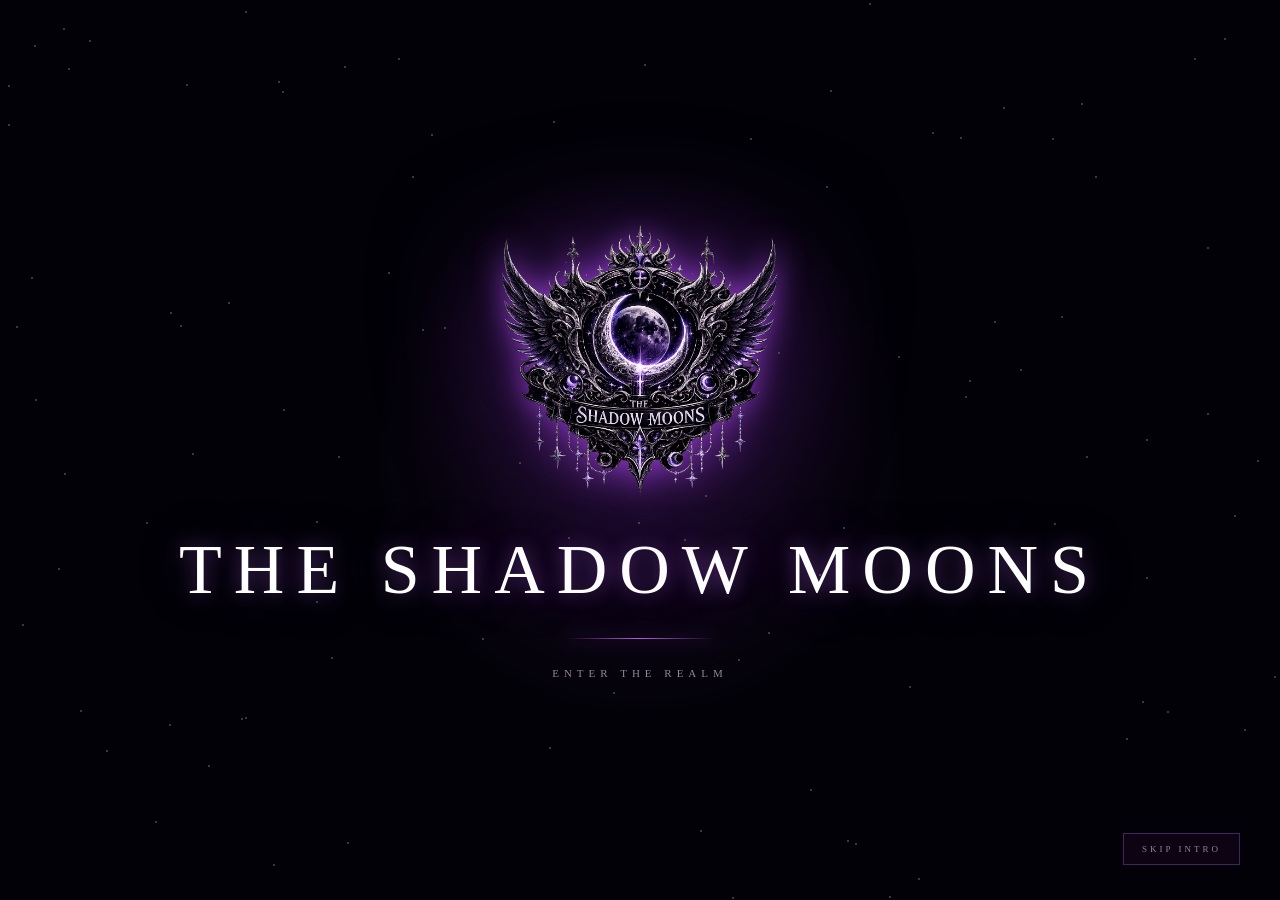
==== commit 0f27e371: "Update index.html" ====
--- a/index.html/index.html
+++ b/index.html/index.html
@@ -1,9 +1,10 @@
+```html
 <!DOCTYPE html>
-
 <html lang="en">
 <head>
 <meta charset="UTF-8">
 <meta name="viewport" content="width=device-width, initial-scale=1.0">
+
 <title>The Shadow Moons | Clover Origins</title>
 
 <style>
@@ -33,43 +34,142 @@
 }
 
 /* =========================================================
-   GLOBAL
+   COSMIC BACKGROUND
 ========================================================= */
 
-::-webkit-scrollbar{
-    width:6px;
-}
-
-::-webkit-scrollbar-track{
-    background:#020107;
-}
-
-::-webkit-scrollbar-thumb{
-    background:linear-gradient(#7d35a9,#c477ff);
-}
-
-section{
-    scroll-margin-top:80px;
-}
-
-.eyebrow{
-    color:#a861d4;
-    font-size:10px;
-    letter-spacing:7px;
-    text-transform:uppercase;
-}
-
-.divider{
-    width:130px;
-    height:1px;
-    margin:28px auto;
-    background:linear-gradient(
-        90deg,
-        transparent,
-        #b761eb,
-        transparent
+.space{
+    position:fixed;
+    inset:0;
+    z-index:-10;
+    overflow:hidden;
+    background:
+        radial-gradient(circle at 50% 35%,rgba(108,35,170,.18),transparent 30%),
+        radial-gradient(circle at 15% 80%,rgba(75,25,120,.12),transparent 30%),
+        #020107;
+}
+
+.moon{
+    position:absolute;
+    width:650px;
+    height:650px;
+    left:50%;
+    top:42%;
+    transform:translate(-50%,-50%);
+    border-radius:50%;
+
+    background:
+        radial-gradient(circle at 35% 30%,
+        rgba(255,255,255,.95),
+        rgba(210,203,218,.85) 28%,
+        rgba(124,113,134,.55) 58%,
+        rgba(31,25,39,.95));
+
+    opacity:.16;
+
+    box-shadow:
+        0 0 40px rgba(220,210,230,.25),
+        0 0 120px rgba(133,70,182,.22),
+        0 0 220px rgba(102,39,150,.15);
+
+    animation:moonFloat 12s ease-in-out infinite,
+              moonPulse 7s ease-in-out infinite;
+}
+
+@keyframes moonFloat{
+    0%,100%{transform:translate(-50%,-50%) scale(1)}
+    50%{transform:translate(-50%,-53%) scale(1.04)}
+}
+
+@keyframes moonPulse{
+    0%,100%{opacity:.12}
+    50%{opacity:.22}
+}
+
+.moon-glow{
+    position:absolute;
+    width:950px;
+    height:950px;
+    left:50%;
+    top:42%;
+    transform:translate(-50%,-50%);
+    border-radius:50%;
+
+    background:radial-gradient(
+        circle,
+        rgba(147,71,201,.13),
+        transparent 65%
     );
-    box-shadow:0 0 18px rgba(183,97,235,.7);
+
+    animation:glowPulse 8s ease-in-out infinite;
+}
+
+@keyframes glowPulse{
+    0%,100%{transform:translate(-50%,-50%) scale(.9)}
+    50%{transform:translate(-50%,-50%) scale(1.1)}
+}
+
+.stars,
+.particles{
+    position:absolute;
+    inset:0;
+}
+
+.star{
+    position:absolute;
+    width:2px;
+    height:2px;
+    border-radius:50%;
+    background:white;
+    opacity:.4;
+
+    animation:
+        starMove linear infinite,
+        starTwinkle ease-in-out infinite;
+}
+
+@keyframes starMove{
+    from{transform:translate(0,0)}
+    to{transform:translate(30px,-120px)}
+}
+
+@keyframes starTwinkle{
+    0%,100%{
+        opacity:.15;
+        transform:scale(.7);
+    }
+    50%{
+        opacity:1;
+        transform:scale(1.5);
+    }
+}
+
+.particle{
+    position:absolute;
+    width:3px;
+    height:3px;
+    border-radius:50%;
+    background:#a95ee4;
+    box-shadow:
+        0 0 8px #a95ee4,
+        0 0 18px rgba(169,94,228,.5);
+
+    animation:particleMove linear infinite;
+}
+
+@keyframes particleMove{
+    0%{
+        transform:translateY(110vh);
+        opacity:0;
+    }
+
+    10%{opacity:.6}
+
+    90%{opacity:.4}
+
+    100%{
+        transform:translate(80px,-20vh);
+        opacity:0;
+    }
 }
 
 /* =========================================================
@@ -80,27 +180,21 @@
     position:fixed;
     inset:0;
     z-index:9999;
+
     display:flex;
     align-items:center;
     justify-content:center;
+
     overflow:hidden;
 
     background:
-        radial-gradient(
-            circle at center,
-            rgba(100,35,145,.22),
-            transparent 35%
-        ),
-        radial-gradient(
-            circle at 50% 100%,
-            rgba(50,20,80,.2),
-            transparent 40%
-        ),
+        radial-gradient(circle at center,
+        rgba(91,34,130,.25),
+        transparent 35%),
         #020107;
 
-    transition:
-        opacity 1.5s ease,
-        visibility 1.5s ease;
+    transition:opacity 1.5s ease,
+               visibility 1.5s ease;
 }
 
 #intro.hidden{
@@ -120,340 +214,204 @@
     height:2px;
     border-radius:50%;
     background:#fff;
-    opacity:.2;
-    animation:introTwinkle 4s ease-in-out infinite;
-}
-
-@keyframes introTwinkle{
+    opacity:.3;
+    animation:introStar 4s ease-in-out infinite;
+}
+
+@keyframes introStar{
     0%,100%{
-        opacity:.1;
+        opacity:.15;
         transform:scale(.5);
     }
     50%{
         opacity:1;
-        transform:scale(1.8);
+        transform:scale(1.7);
     }
 }
 
 .intro-content{
     position:relative;
     z-index:5;
+    text-align:center;
     width:min(950px,90%);
-    text-align:center;
-}
-
-.intro-pretitle{
-    color:#807587;
-    font-size:9px;
-    letter-spacing:8px;
+}
+
+.credit{
+    position:absolute;
+    left:50%;
+    transform:translateX(-50%);
+
+    width:90%;
+
+    opacity:0;
+
+    color:#aaa2b1;
+    font-size:12px;
+    letter-spacing:6px;
     text-transform:uppercase;
+
+    animation:creditRoll 13s ease forwards;
+}
+
+.credit-one{animation-delay:.5s}
+.credit-two{animation-delay:3s}
+.credit-three{animation-delay:5.5s}
+.credit-four{animation-delay:8s}
+
+@keyframes creditRoll{
+    0%{
+        opacity:0;
+        transform:translate(-50%,25px);
+    }
+
+    10%{
+        opacity:1;
+        transform:translate(-50%,0);
+    }
+
+    22%{
+        opacity:1;
+        transform:translate(-50%,-10px);
+    }
+
+    30%,100%{
+        opacity:0;
+        transform:translate(-50%,-30px);
+    }
+}
+
+.intro-logo{
+    width:280px;
+    max-width:65vw;
+
     opacity:0;
-    animation:fadeUp 2s ease forwards;
-}
-
-.intro-logo{
-    width:300px;
-    max-width:65vw;
-    margin:30px auto 0;
-    display:block;
-
-    opacity:0;
 
     filter:
-        drop-shadow(0 0 15px rgba(170,70,240,.9))
-        drop-shadow(0 0 70px rgba(110,35,170,.5));
-
-    animation:
-        introLogo 3s ease forwards;
-    animation-delay:1.5s;
+        drop-shadow(0 0 15px rgba(165,70,230,.8))
+        drop-shadow(0 0 60px rgba(120,40,180,.5));
+
+    animation:introLogo 4s ease forwards;
+    animation-delay:9.5s;
 }
 
 @keyframes introLogo{
     0%{
         opacity:0;
-        transform:scale(.55);
+        transform:scale(.65);
         filter:brightness(0);
     }
-    55%{
+
+    45%{
         opacity:1;
         transform:scale(1.08);
     }
-    100%{
+
+    70%,100%{
         opacity:1;
         transform:scale(1);
     }
 }
 
 .intro-title{
-    margin-top:30px;
-    font-size:clamp(30px,6vw,72px);
-    letter-spacing:15px;
+    margin-top:28px;
+
+    opacity:0;
+
+    font-size:clamp(30px,6vw,70px);
+    letter-spacing:12px;
     font-weight:400;
+
     text-transform:uppercase;
-    opacity:0;
 
     text-shadow:
-        0 0 20px rgba(194,115,247,.5),
-        0 0 70px rgba(120,40,180,.3);
+        0 0 20px rgba(190,110,245,.45),
+        0 0 60px rgba(130,50,190,.25);
 
     animation:introTitle 3s ease forwards;
-    animation-delay:3.4s;
+    animation-delay:11s;
 }
 
 @keyframes introTitle{
     from{
         opacity:0;
-        letter-spacing:35px;
-    }
+        letter-spacing:25px;
+    }
+
     to{
         opacity:1;
-        letter-spacing:15px;
-    }
-}
-
-.intro-line{
-    width:170px;
+        letter-spacing:12px;
+    }
+}
+
+.intro-line,
+.divider{
+    width:150px;
     height:1px;
-    margin:30px auto;
+    margin:28px auto;
+
     background:linear-gradient(
         90deg,
         transparent,
-        #c275ff,
+        #b061e4,
         transparent
     );
-    box-shadow:0 0 25px rgba(194,117,255,.8);
+
+    box-shadow:0 0 18px rgba(176,97,228,.8);
+}
+
+.intro-line{
+    opacity:0;
+    animation:introLine 2s ease forwards;
+    animation-delay:11.8s;
+}
+
+@keyframes introLine{
+    to{opacity:1}
+}
+
+.intro-subtitle{
+    color:#8f8798;
+    font-size:11px;
+    letter-spacing:5px;
+
     opacity:0;
     animation:fadeIn 2s ease forwards;
-    animation-delay:4.5s;
-}
-
-.intro-subtitle{
-    color:#8c8294;
-    font-size:10px;
-    letter-spacing:6px;
-    opacity:0;
-    animation:fadeIn 2s ease forwards;
-    animation-delay:5s;
-}
-
-.intro-quote{
-    margin-top:28px;
-    color:#62596b;
-    font-style:italic;
-    font-size:13px;
-    letter-spacing:2px;
-    opacity:0;
-    animation:fadeIn 2s ease forwards;
-    animation-delay:5.7s;
+    animation-delay:12.3s;
 }
 
 @keyframes fadeIn{
-    to{
-        opacity:1;
-    }
-}
-
-@keyframes fadeUp{
-    from{
-        opacity:0;
-        transform:translateY(20px);
-    }
-    to{
-        opacity:1;
-        transform:translateY(0);
-    }
+    to{opacity:1}
 }
 
 .skip-intro{
     position:absolute;
-    right:35px;
-    bottom:30px;
-    padding:11px 20px;
-    background:rgba(70,25,100,.15);
+    right:40px;
+    bottom:35px;
+
+    padding:10px 18px;
+
     border:1px solid rgba(180,90,240,.35);
-    color:#83788b;
+    background:rgba(80,30,110,.12);
+
+    color:#8d8495;
+
     font-size:9px;
     letter-spacing:3px;
     text-transform:uppercase;
+
     cursor:pointer;
+
     transition:.3s;
 }
 
 .skip-intro:hover{
-    color:#fff;
-    border-color:#c77cff;
-    box-shadow:0 0 25px rgba(180,80,240,.3);
+    color:white;
+    border-color:#c478ff;
+    box-shadow:0 0 20px rgba(168,76,226,.25);
 }
 
 /* =========================================================
-   BACKGROUND
-========================================================= */
-
-.space{
-    position:fixed;
-    inset:0;
-    z-index:-10;
-    overflow:hidden;
-
-    background:
-        radial-gradient(
-            circle at 50% 40%,
-            rgba(100,35,155,.16),
-            transparent 30%
-        ),
-        radial-gradient(
-            circle at 10% 90%,
-            rgba(70,25,110,.1),
-            transparent 30%
-        ),
-        #020107;
-}
-
-.moon{
-    position:absolute;
-    width:620px;
-    height:620px;
-    left:50%;
-    top:43%;
-    transform:translate(-50%,-50%);
-    border-radius:50%;
-
-    background:
-        radial-gradient(
-            circle at 35% 30%,
-            rgba(255,255,255,.95),
-            rgba(205,198,215,.85) 28%,
-            rgba(110,100,120,.65) 58%,
-            rgba(25,20,32,.95) 100%
-        );
-
-    opacity:.16;
-
-    box-shadow:
-        0 0 40px rgba(220,210,230,.25),
-        0 0 120px rgba(135,65,185,.22),
-        0 0 200px rgba(100,35,150,.15);
-
-    animation:
-        moonFloat 12s ease-in-out infinite,
-        moonPulse 8s ease-in-out infinite;
-}
-
-@keyframes moonFloat{
-    0%,100%{
-        transform:translate(-50%,-50%);
-    }
-    50%{
-        transform:translate(-50%,-53%) scale(1.04);
-    }
-}
-
-@keyframes moonPulse{
-    0%,100%{
-        opacity:.12;
-    }
-    50%{
-        opacity:.21;
-    }
-}
-
-.moon-glow{
-    position:absolute;
-    width:950px;
-    height:950px;
-    left:50%;
-    top:43%;
-    transform:translate(-50%,-50%);
-    border-radius:50%;
-
-    background:radial-gradient(
-        circle,
-        rgba(150,65,205,.12),
-        transparent 65%
-    );
-
-    animation:glowPulse 9s ease-in-out infinite;
-}
-
-@keyframes glowPulse{
-    0%,100%{
-        transform:translate(-50%,-50%) scale(.9);
-    }
-    50%{
-        transform:translate(-50%,-50%) scale(1.1);
-    }
-}
-
-.stars,
-.particles{
-    position:absolute;
-    inset:0;
-}
-
-.star{
-    position:absolute;
-    width:2px;
-    height:2px;
-    border-radius:50%;
-    background:#fff;
-    opacity:.35;
-    animation:
-        starMove linear infinite,
-        starTwinkle ease-in-out infinite;
-}
-
-@keyframes starMove{
-    from{
-        transform:translate(0,0);
-    }
-    to{
-        transform:translate(30px,-120px);
-    }
-}
-
-@keyframes starTwinkle{
-    0%,100%{
-        opacity:.1;
-        transform:scale(.7);
-    }
-    50%{
-        opacity:1;
-        transform:scale(1.5);
-    }
-}
-
-.particle{
-    position:absolute;
-    width:3px;
-    height:3px;
-    border-radius:50%;
-    background:#a85ce2;
-    box-shadow:
-        0 0 8px #a85ce2,
-        0 0 18px rgba(168,92,226,.5);
-    opacity:.4;
-    animation:particleMove linear infinite;
-}
-
-@keyframes particleMove{
-    0%{
-        transform:translateY(110vh);
-        opacity:0;
-    }
-    10%{
-        opacity:.6;
-    }
-    90%{
-        opacity:.4;
-    }
-    100%{
-        transform:translate(80px,-20vh);
-        opacity:0;
-    }
-}
-
-/* =========================================================
-   NAV
+   NAVIGATION
 ========================================================= */
 
 nav{
@@ -462,7 +420,6 @@
     left:0;
     width:100%;
     height:82px;
-    z-index:100;
 
     display:flex;
     align-items:center;
@@ -470,9 +427,11 @@
 
     padding:0 6%;
 
+    z-index:100;
+
     background:linear-gradient(
         to bottom,
-        rgba(2,1,7,.95),
+        rgba(2,1,7,.92),
         rgba(2,1,7,0)
     );
 
@@ -483,7 +442,8 @@
     display:flex;
     align-items:center;
     gap:12px;
-    font-size:13px;
+
+    font-size:14px;
     letter-spacing:4px;
     font-weight:bold;
 }
@@ -492,7 +452,10 @@
     width:44px;
     height:44px;
     object-fit:contain;
-    filter:drop-shadow(0 0 10px rgba(160,70,220,.8));
+
+    filter:drop-shadow(
+        0 0 8px rgba(153,68,214,.8)
+    );
 }
 
 .nav-links{
@@ -501,21 +464,65 @@
 }
 
 .nav-links a{
-    color:#aaa1b1;
+    color:#aaa3b0;
     text-decoration:none;
-    font-size:9px;
+
+    font-size:10px;
     letter-spacing:2px;
     text-transform:uppercase;
-    transition:.3s;
+
+    transition:.35s;
 }
 
 .nav-links a:hover{
-    color:#d18aff;
-    text-shadow:0 0 15px rgba(200,120,255,.7);
+    color:#c478ff;
+    text-shadow:0 0 15px rgba(196,120,255,.8);
 }
 
 .discord-nav{
-    color:#c77cff!important;
+    color:#c478ff !important;
+}
+
+/* =========================================================
+   GENERAL
+========================================================= */
+
+section{
+    position:relative;
+}
+
+section:not(.hero){
+    padding:130px 6%;
+    max-width:1500px;
+    margin:auto;
+}
+
+.section-heading{
+    text-align:center;
+    margin-bottom:70px;
+}
+
+.eyebrow{
+    color:#a45fd1;
+    font-size:10px;
+    letter-spacing:7px;
+    text-transform:uppercase;
+}
+
+.section-heading h2{
+    margin-top:15px;
+    font-size:clamp(32px,5vw,58px);
+    letter-spacing:6px;
+    font-weight:400;
+    text-transform:uppercase;
+}
+
+.section-heading p{
+    max-width:680px;
+    margin:auto;
+    color:#8f8798;
+    line-height:1.8;
+    font-size:15px;
 }
 
 /* =========================================================
@@ -524,15 +531,18 @@
 
 .hero{
     min-height:100vh;
+
     display:flex;
     align-items:center;
     justify-content:center;
+
     text-align:center;
-    padding:130px 20px 80px;
+
+    padding:120px 20px 80px;
 }
 
 .hero-content{
-    max-width:1050px;
+    max-width:1000px;
 }
 
 .hero-logo{
@@ -541,39 +551,39 @@
     margin-bottom:30px;
 
     filter:
-        drop-shadow(0 0 12px rgba(160,70,220,.8))
-        drop-shadow(0 0 45px rgba(120,40,180,.35));
+        drop-shadow(0 0 10px rgba(149,64,210,.7))
+        drop-shadow(0 0 35px rgba(120,40,180,.35));
 
     animation:logoFloat 6s ease-in-out infinite;
 }
 
 @keyframes logoFloat{
-    0%,100%{
-        transform:translateY(0);
-    }
-    50%{
-        transform:translateY(-13px);
-    }
+    0%,100%{transform:translateY(0)}
+    50%{transform:translateY(-12px)}
 }
 
 .hero h1{
     margin-top:18px;
-    font-size:clamp(45px,8vw,95px);
-    letter-spacing:10px;
+
+    font-size:clamp(42px,8vw,94px);
+    letter-spacing:9px;
     line-height:1;
+
     font-weight:400;
     text-transform:uppercase;
+
     text-shadow:
-        0 0 20px rgba(190,110,245,.3),
-        0 0 70px rgba(120,40,180,.2);
+        0 0 15px rgba(190,112,245,.25),
+        0 0 50px rgba(130,50,190,.2);
 }
 
 .tagline{
-    max-width:650px;
+    color:#aaa2b1;
+    max-width:600px;
     margin:0 auto 40px;
-    color:#aaa0b1;
+
     font-size:17px;
-    line-height:1.9;
+    line-height:1.8;
     letter-spacing:1px;
 }
 
@@ -586,64 +596,196 @@
 
 .btn{
     display:inline-block;
+
     padding:15px 28px;
-    border:1px solid rgba(180,90,240,.5);
-    background:rgba(90,30,125,.15);
-    color:#fff;
+
+    border:1px solid rgba(177,91,232,.55);
+
+    background:rgba(100,38,140,.13);
+
+    color:white;
+
     text-decoration:none;
-    font-size:9px;
+
+    font-size:10px;
     letter-spacing:3px;
     text-transform:uppercase;
+
+    transition:.4s;
     cursor:pointer;
-    transition:.4s;
+
     backdrop-filter:blur(5px);
 }
 
 .btn:hover{
     transform:translateY(-4px);
-    border-color:#ca7cff;
-    box-shadow:0 0 25px rgba(170,75,230,.35);
-}
-
-.btn-primary{
-    background:rgba(120,45,165,.3);
+    border-color:#c47aff;
+    box-shadow:0 0 20px rgba(168,76,226,.35);
 }
 
 .discord-btn{
-    background:rgba(120,45,165,.38);
-    border-color:rgba(200,120,255,.75);
+    background:rgba(117,45,167,.38);
 }
 
 /* =========================================================
-   SECTIONS
+   SOVEREIGN
 ========================================================= */
 
-section:not(.hero){
+.sovereign-section{
+    padding-top:160px !important;
+}
+
+.sovereign-card{
     position:relative;
-    max-width:1500px;
+
+    max-width:1050px;
     margin:auto;
-    padding:130px 6%;
-}
-
-.section-heading{
+
+    padding:75px 45px;
+
     text-align:center;
-    margin-bottom:70px;
-}
-
-.section-heading h2{
-    margin-top:15px;
-    font-size:clamp(32px,5vw,58px);
+
+    border:1px solid rgba(207,137,255,.55);
+
+    background:
+        radial-gradient(
+            circle at center,
+            rgba(105,35,155,.22),
+            rgba(5,2,12,.88) 65%
+        );
+
+    box-shadow:
+        0 0 100px rgba(120,40,180,.15),
+        inset 0 0 80px rgba(120,40,180,.05);
+
+    overflow:hidden;
+}
+
+.sovereign-card::before{
+    content:"";
+    position:absolute;
+    inset:0;
+
+    background:
+        linear-gradient(
+            110deg,
+            transparent,
+            rgba(207,137,255,.08),
+            transparent
+        );
+
+    transform:translateX(-100%);
+    animation:sovereignShimmer 6s linear infinite;
+}
+
+@keyframes sovereignShimmer{
+    to{transform:translateX(100%)}
+}
+
+.crown{
+    position:relative;
+    z-index:2;
+
+    font-size:75px;
+
+    filter:drop-shadow(
+        0 0 25px rgba(255,211,105,.55)
+    );
+
+    animation:crownFloat 4s ease-in-out infinite;
+}
+
+@keyframes crownFloat{
+    0%,100%{transform:translateY(0) rotate(-2deg)}
+    50%{transform:translateY(-8px) rotate(2deg)}
+}
+
+.sovereign-label{
+    position:relative;
+    z-index:2;
+
+    margin-top:20px;
+
+    color:#b66ce7;
+    font-size:10px;
     letter-spacing:7px;
+    text-transform:uppercase;
+}
+
+.sovereign-name{
+    position:relative;
+    z-index:2;
+
+    margin-top:20px;
+
+    font-size:clamp(38px,7vw,72px);
     font-weight:400;
+    letter-spacing:5px;
+
+    text-shadow:
+        0 0 20px rgba(203,125,255,.45);
+}
+
+.sovereign-title{
+    position:relative;
+    z-index:2;
+
+    margin-top:12px;
+
+    color:#aaa2b1;
+    letter-spacing:4px;
     text-transform:uppercase;
-}
-
-.section-heading p{
-    max-width:680px;
-    margin:auto;
-    color:#8d8495;
+    font-size:11px;
+}
+
+.sovereign-description{
+    position:relative;
+    z-index:2;
+
+    max-width:700px;
+    margin:30px auto;
+
+    color:#9d94a5;
     line-height:1.9;
-    font-size:14px;
+}
+
+.quote-title{
+    position:relative;
+    z-index:2;
+
+    margin-top:55px;
+
+    color:#a45fd1;
+    font-size:9px;
+    letter-spacing:5px;
+    text-transform:uppercase;
+}
+
+.quotes{
+    position:relative;
+    z-index:2;
+
+    max-width:760px;
+    margin:25px auto 0;
+}
+
+.quote{
+    font-size:20px;
+    line-height:1.8;
+    color:#d4cdd9;
+
+    padding:25px 10px;
+
+    border-top:1px solid rgba(180,90,240,.12);
+}
+
+.quote:last-child{
+    border-bottom:1px solid rgba(180,90,240,.12);
+}
+
+.quote-mark{
+    color:#b061e4;
+    font-size:35px;
 }
 
 /* =========================================================
@@ -652,41 +794,50 @@
 
 .houses-grid{
     display:grid;
-    grid-template-columns:repeat(auto-fit,minmax(275px,1fr));
+    grid-template-columns:repeat(auto-fit,minmax(280px,1fr));
     gap:24px;
 }
 
 .house-card{
     position:relative;
+
     min-height:350px;
+
     padding:38px 28px;
+
     text-align:center;
-    overflow:hidden;
-
-    border:1px solid rgba(165,85,220,.2);
+
+    border:1px solid rgba(161,83,214,.2);
 
     background:
         linear-gradient(
             145deg,
             rgba(80,30,110,.18),
-            rgba(8,4,15,.72)
+            rgba(10,5,18,.65)
         );
 
     backdrop-filter:blur(12px);
 
-    transition:.5s ease;
+    overflow:hidden;
+
+    transition:.5s;
+
+    cursor:pointer;
 }
 
 .house-card::before{
     content:"";
     position:absolute;
     inset:-2px;
-    background:linear-gradient(
-        120deg,
-        transparent,
-        rgba(190,100,245,.15),
-        transparent
-    );
+
+    background:
+        linear-gradient(
+            120deg,
+            transparent,
+            rgba(183,93,239,.15),
+            transparent
+        );
+
     transform:translateX(-100%);
     transition:.8s;
 }
@@ -696,51 +847,42 @@
 }
 
 .house-card:hover{
-    transform:translateY(-12px) scale(1.015);
-    border-color:rgba(195,110,255,.65);
+    transform:translateY(-12px) scale(1.02);
+
+    border-color:rgba(194,110,255,.65);
+
     box-shadow:
-        0 20px 60px rgba(80,25,120,.25),
-        0 0 35px rgba(160,70,220,.12);
+        0 20px 60px rgba(90,30,130,.25),
+        0 0 30px rgba(160,70,220,.12);
 }
 
 .house-symbol{
-    font-size:45px;
-    margin-bottom:18px;
-    position:relative;
-    z-index:2;
+    font-size:48px;
+    margin-bottom:20px;
 }
 
 .house-card h3{
-    position:relative;
-    z-index:2;
-    font-size:23px;
+    font-size:24px;
     font-weight:400;
     letter-spacing:2px;
     margin-bottom:12px;
 }
 
-.house-card > span{
-    position:relative;
-    z-index:2;
-    display:block;
-    color:#a55ed0;
-    font-size:8px;
+.house-role{
+    color:#a45fd1;
+    font-size:9px;
     letter-spacing:3px;
 }
 
 .house-stars{
-    position:relative;
-    z-index:2;
     margin:24px 0;
-    font-size:23px;
+    font-size:24px;
     color:#f1d68a;
     text-shadow:0 0 15px rgba(241,214,138,.4);
 }
 
 .house-card p{
-    position:relative;
-    z-index:2;
-    color:#817889;
+    color:#82798b;
     font-size:13px;
     margin-bottom:25px;
 }
@@ -752,17 +894,24 @@
 .leaderboard{
     max-width:950px;
     margin:auto;
-    border:1px solid rgba(160,80,215,.2);
-    background:rgba(8,4,14,.7);
+
+    border:1px solid rgba(161,83,214,.2);
+
+    background:rgba(9,4,15,.65);
+
     backdrop-filter:blur(14px);
 }
 
 .leader-row{
     display:grid;
     grid-template-columns:80px 1fr 150px;
+
     align-items:center;
+
     padding:22px 28px;
+
     border-bottom:1px solid rgba(255,255,255,.05);
+
     transition:.35s;
 }
 
@@ -771,17 +920,13 @@
 }
 
 .leader-row:hover{
-    background:rgba(145,65,200,.08);
+    background:rgba(147,71,201,.08);
     padding-left:38px;
 }
 
 .leader-row strong{
-    color:#756b7d;
+    color:#756c7e;
     letter-spacing:2px;
-}
-
-.leader-row span{
-    font-size:15px;
 }
 
 .leader-row b{
@@ -790,175 +935,282 @@
     text-shadow:0 0 12px rgba(241,214,138,.35);
 }
 
-.first{
-    border-left:3px solid #e8c96a;
-}
-
-.second{
-    border-left:3px solid #c8c8d0;
-}
-
-.third{
-    border-left:3px solid #b87955;
-}
+.first{border-left:3px solid #e8c96a}
+.second{border-left:3px solid #c8c8d0}
+.third{border-left:3px solid #b87955}
 
 /* =========================================================
-   LEADERSHIP CARDS
+   LEADERSHIP
 ========================================================= */
 
 .leadership-grid{
     display:grid;
-    grid-template-columns:repeat(auto-fit,minmax(300px,1fr));
-    gap:25px;
-    max-width:1100px;
+    grid-template-columns:repeat(2,minmax(280px,1fr));
+    gap:30px;
+    max-width:1000px;
     margin:auto;
 }
 
-.leadership-card{
+.person-card{
     position:relative;
-    min-height:430px;
-    padding:35px 25px;
+
+    padding:45px 30px;
+
     text-align:center;
+
+    border:1px solid rgba(161,83,214,.25);
+
+    background:
+        linear-gradient(
+            145deg,
+            rgba(85,30,120,.18),
+            rgba(5,3,10,.75)
+        );
+
+    cursor:pointer;
+
+    transition:.5s;
+
     overflow:hidden;
+}
+
+.person-card:hover{
+    transform:translateY(-10px);
+    border-color:rgba(196,120,255,.7);
+
+    box-shadow:
+        0 20px 70px rgba(90,30,130,.3);
+}
+
+.person-card img{
+    width:170px;
+    height:170px;
+
+    object-fit:cover;
+
+    border-radius:50%;
+
+    border:1px solid rgba(196,120,255,.5);
+
+    box-shadow:
+        0 0 35px rgba(150,60,220,.25);
+
+    margin-bottom:25px;
+}
+
+.person-card h3{
+    font-size:28px;
+    font-weight:400;
+}
+
+.person-card .rank{
+    display:block;
+
+    margin-top:10px;
+
+    color:#a45fd1;
+
+    font-size:9px;
+    letter-spacing:4px;
+    text-transform:uppercase;
+}
+
+.person-card .hint{
+    display:block;
+
+    margin-top:20px;
+
+    color:#706777;
+
+    font-size:8px;
+    letter-spacing:3px;
+    text-transform:uppercase;
+}
+
+/* =========================================================
+   LORDS / VICE LORDS
+========================================================= */
+
+.lords-grid,
+.vice-grid{
+    display:grid;
+    grid-template-columns:repeat(auto-fit,minmax(230px,1fr));
+    gap:22px;
+}
+
+.lord-card,
+.vice-card{
+    position:relative;
+
+    padding:35px 20px;
+
+    text-align:center;
+
+    border:1px solid rgba(161,83,214,.2);
+
+    background:
+        linear-gradient(
+            145deg,
+            rgba(65,22,95,.18),
+            rgba(5,3,10,.72)
+        );
+
     cursor:pointer;
 
-    border:1px solid rgba(170,85,230,.25);
+    transition:.45s;
+}
+
+.lord-card:hover,
+.vice-card:hover{
+    transform:translateY(-8px);
+
+    border-color:rgba(196,120,255,.65);
+
+    box-shadow:
+        0 15px 50px rgba(90,30,130,.25);
+}
+
+.lord-card img,
+.vice-card img{
+    width:125px;
+    height:125px;
+
+    object-fit:cover;
+
+    border-radius:50%;
+
+    border:1px solid rgba(194,110,255,.45);
+
+    box-shadow:
+        0 0 25px rgba(150,60,220,.2);
+
+    margin-bottom:20px;
+}
+
+.lord-card h3,
+.vice-card h3{
+    font-size:19px;
+    font-weight:400;
+}
+
+.lord-card span,
+.vice-card span{
+    display:block;
+
+    margin-top:9px;
+
+    color:#a45fd1;
+
+    font-size:8px;
+    letter-spacing:3px;
+    text-transform:uppercase;
+}
+
+/* =========================================================
+   EVENTS
+========================================================= */
+
+.events-box{
+    max-width:950px;
+    margin:auto;
+
+    min-height:250px;
+
+    display:flex;
+    align-items:center;
+    justify-content:center;
+
+    text-align:center;
+
+    border:1px solid rgba(161,83,214,.25);
+
+    background:
+        radial-gradient(
+            circle,
+            rgba(90,30,130,.15),
+            rgba(5,3,10,.75)
+        );
+
+    box-shadow:
+        inset 0 0 60px rgba(120,40,180,.04);
+}
+
+.events-box h3{
+    font-size:30px;
+    font-weight:400;
+    letter-spacing:5px;
+}
+
+.events-box p{
+    margin-top:15px;
+    color:#8f8798;
+    letter-spacing:4px;
+    font-size:10px;
+    text-transform:uppercase;
+}
+
+/* =========================================================
+   PERSON MODAL
+========================================================= */
+
+.modal{
+    position:fixed;
+    inset:0;
+
+    z-index:800;
+
+    display:flex;
+    align-items:center;
+    justify-content:center;
+
+    padding:20px;
+
+    background:rgba(0,0,0,.86);
+
+    backdrop-filter:blur(15px);
+
+    opacity:0;
+    visibility:hidden;
+
+    transition:.4s;
+}
+
+.modal.active{
+    opacity:1;
+    visibility:visible;
+}
+
+.modal-box{
+    position:relative;
+
+    width:min(650px,95vw);
+
+    padding:45px 35px;
+
+    text-align:center;
+
+    border:1px solid rgba(194,110,255,.6);
 
     background:
         radial-gradient(
             circle at top,
-            rgba(100,35,145,.22),
-            rgba(5,3,10,.8) 65%
+            rgba(95,30,135,.35),
+            rgba(4,2,9,.98) 70%
         );
 
-    transition:.5s ease;
-}
-
-.leadership-card::after{
-    content:"";
-    position:absolute;
-    inset:0;
-    background:radial-gradient(
-        circle at center,
-        rgba(190,100,255,.13),
-        transparent 65%
-    );
-    opacity:0;
+    box-shadow:
+        0 0 100px rgba(126,45,180,.3);
+
+    transform:scale(.8) translateY(30px);
+
     transition:.5s;
 }
 
-.leadership-card:hover{
-    transform:translateY(-12px);
-    border-color:rgba(205,120,255,.7);
-    box-shadow:
-        0 25px 70px rgba(80,25,120,.3),
-        0 0 40px rgba(165,70,230,.12);
-}
-
-.leadership-card:hover::after{
-    opacity:1;
-}
-
-.leadership-card img{
-    position:relative;
-    z-index:2;
-
-    width:180px;
-    height:180px;
-
-    object-fit:cover;
-
-    border:1px solid rgba(200,120,255,.4);
-
-    box-shadow:
-        0 0 30px rgba(150,65,210,.25);
-
-    transition:.5s;
-}
-
-.leadership-card:hover img{
-    transform:scale(1.04);
-    box-shadow:
-        0 0 50px rgba(180,80,240,.4);
-}
-
-.leadership-role{
-    position:relative;
-    z-index:2;
-    display:block;
-    margin-top:25px;
-    color:#a65ed2;
-    font-size:9px;
-    letter-spacing:5px;
-}
-
-.leadership-card h3{
-    position:relative;
-    z-index:2;
-    margin-top:15px;
-    font-size:27px;
-    font-weight:400;
-}
-
-.leadership-card p{
-    position:relative;
-    z-index:2;
-    margin-top:10px;
-    color:#8e8595;
-    line-height:1.7;
-}
-
-.click-hint{
-    position:relative;
-    z-index:2;
-    display:block;
-    margin-top:20px;
-    color:#665d6c;
-    font-size:8px;
-    letter-spacing:3px;
-    text-transform:uppercase;
-}
-
-/* =========================================================
-   LORD CARDS
-========================================================= */
-
-.lords-grid{
-    display:grid;
-    grid-template-columns:repeat(auto-fit,minmax(250px,1fr));
-    gap:22px;
-}
-
-.lord-card{
-    position:relative;
-    min-height:380px;
-    padding:28px 20px;
-    text-align:center;
-    cursor:pointer;
-    overflow:hidden;
-
-    border:1px solid rgba(165,85,220,.2);
-
-    background:
-        linear-gradient(
-            145deg,
-            rgba(70,25,100,.18),
-            rgba(6,3,11,.78)
-        );
-
-    transition:.5s ease;
-}
-
-.lord-card:hover{
-    transform:translateY(-10px);
-    border-color:rgba(200,115,255,.65);
-    box-shadow:0 20px 55px rgba(90,25,130,.25);
-}
-
-.lord-card img{
-    position:relative;
-    z-index:2;
-
+.modal.active .modal-box{
+    transform:scale(1) translateY(0);
+}
+
+.modal-box img{
     width:150px;
     height:150px;
 
@@ -966,463 +1218,69 @@
 
     border-radius:50%;
 
-    border:1px solid rgba(194,110,255,.4);
-
-    box-shadow:0 0 35px rgba(145,60,205,.25);
-
-    transition:.5s;
-}
-
-.lord-card:hover img{
-    transform:scale(1.05);
-    box-shadow:0 0 50px rgba(175,80,235,.45);
-}
-
-.lord-card h3{
-    position:relative;
-    z-index:2;
-    margin-top:22px;
-    font-size:22px;
-    font-weight:400;
-    letter-spacing:1px;
-}
-
-.lord-title{
-    position:relative;
-    z-index:2;
+    border:1px solid rgba(196,120,255,.6);
+
+    box-shadow:
+        0 0 40px rgba(160,70,220,.3);
+
+    margin-bottom:20px;
+}
+
+.modal-box .modal-rank{
     display:block;
-    margin-top:9px;
+
     color:#a45fd1;
-    font-size:8px;
-    letter-spacing:2px;
+
+    font-size:9px;
+    letter-spacing:4px;
     text-transform:uppercase;
 }
 
-.lord-card p{
-    position:relative;
-    z-index:2;
+.modal-box h2{
     margin-top:15px;
-    color:#807789;
-    font-size:12px;
-    line-height:1.7;
-}
-
-.card-click{
-    position:relative;
-    z-index:2;
-    display:block;
-    margin-top:18px;
-    color:#655b6b;
-    font-size:7px;
-    letter-spacing:3px;
-}
-
-/* =========================================================
-   VICE LORDS
-========================================================= */
-
-.vice-grid{
-    display:grid;
-    grid-template-columns:repeat(auto-fit,minmax(240px,1fr));
-    gap:18px;
-}
-
-.vice-card{
-    padding:25px;
-    text-align:center;
-    border:1px solid rgba(160,80,215,.16);
-    background:rgba(9,4,15,.58);
-    transition:.4s;
-    cursor:pointer;
-}
-
-.vice-card:hover{
-    transform:translateY(-7px);
-    border-color:rgba(190,105,250,.55);
-    background:rgba(80,25,110,.16);
-}
-
-.vice-symbol{
-    font-size:35px;
-}
-
-.vice-card h3{
-    margin-top:14px;
-    font-size:17px;
-    font-weight:400;
-}
-
-.vice-card p{
-    margin-top:7px;
-    color:#8b8191;
-    font-size:11px;
-}
-
-/* =========================================================
-   STAFF
-========================================================= */
-
-.staff-grid{
-    display:grid;
-    grid-template-columns:repeat(4,1fr);
-    gap:18px;
-}
-
-.staff-card{
-    padding:35px 22px;
-    min-height:270px;
-    text-align:center;
-    border:1px solid rgba(165,85,220,.2);
-    background:linear-gradient(
-        145deg,
-        rgba(70,25,100,.15),
-        rgba(7,3,12,.72)
-    );
-    transition:.4s;
-}
-
-.staff-card:hover{
-    transform:translateY(-8px);
-    border-color:rgba(195,110,255,.55);
-    box-shadow:0 15px 45px rgba(90,25,130,.2);
-}
-
-.staff-symbol{
-    font-size:45px;
-}
-
-.staff-card h3{
-    margin-top:18px;
-    font-size:20px;
-    font-weight:400;
-}
-
-.staff-card span{
-    display:block;
-    margin-top:8px;
-    color:#a35dd0;
-    font-size:8px;
-    letter-spacing:3px;
-    text-transform:uppercase;
-}
-
-.staff-card p{
-    margin-top:18px;
-    color:#827889;
-    font-size:12px;
-    line-height:1.8;
-}
-
-/* =========================================================
-   EVENTS
-========================================================= */
-
-.events-box{
-    max-width:1000px;
-    margin:auto;
-}
-
-.event-card{
-    position:relative;
-    padding:45px;
-    text-align:center;
-    border:1px solid rgba(175,90,235,.25);
-    background:
-        radial-gradient(
-            circle at center,
-            rgba(100,35,145,.16),
-            rgba(6,3,11,.8)
-        );
-    overflow:hidden;
-}
-
-.event-card::before{
-    content:"";
-    position:absolute;
-    width:250px;
-    height:250px;
-    border-radius:50%;
-    background:rgba(155,65,220,.08);
-    filter:blur(50px);
-    left:50%;
-    top:50%;
-    transform:translate(-50%,-50%);
-}
-
-.event-icon{
-    position:relative;
-    font-size:55px;
-}
-
-.event-card h3{
-    position:relative;
-    margin-top:20px;
-    font-size:30px;
+
+    font-size:36px;
     font-weight:400;
     letter-spacing:3px;
 }
 
-.coming-soon{
-    position:relative;
-    display:inline-block;
-    margin-top:18px;
-    padding:9px 18px;
-    border:1px solid rgba(196,120,255,.35);
-    color:#c27af0;
-    font-size:8px;
-    letter-spacing:4px;
-}
-
-.event-card p{
-    position:relative;
-    max-width:600px;
-    margin:22px auto 0;
-    color:#857b8c;
+.modal-box p{
+    max-width:520px;
+
+    margin:25px auto;
+
+    color:#a9a0b1;
+
     line-height:1.9;
-    font-size:13px;
-}
-
-/* =========================================================
-   SOVEREIGN SECTION
-========================================================= */
-
-.sovereign{
-    max-width:1200px!important;
-}
-
-.sovereign-card{
-    position:relative;
-    max-width:1000px;
-    margin:auto;
-    padding:70px 45px;
-    text-align:center;
-    overflow:hidden;
-
-    border:1px solid rgba(202,120,255,.45);
-
-    background:
-        radial-gradient(
-            circle at center,
-            rgba(120,40,170,.24),
-            rgba(5,2,10,.9) 70%
-        );
-
-    box-shadow:
-        0 0 80px rgba(100,30,150,.18);
-}
-
-.sovereign-card::before{
-    content:"";
+}
+
+.close-modal{
     position:absolute;
-    inset:-100px;
-    border-radius:50%;
-    border:1px solid rgba(190,100,255,.08);
-    animation:sovereignRing 12s linear infinite;
-}
-
-@keyframes sovereignRing{
-    to{
-        transform:rotate(360deg);
-    }
-}
-
-.sovereign-card img{
-    position:relative;
-    z-index:2;
-
-    width:210px;
-    height:210px;
-    object-fit:cover;
-
-    border-radius:50%;
-
-    border:2px solid rgba(205,125,255,.55);
-
-    box-shadow:
-        0 0 40px rgba(170,70,230,.4),
-        0 0 100px rgba(110,30,160,.25);
-}
-
-.sovereign-card h3{
-    position:relative;
-    z-index:2;
-    margin-top:30px;
-    font-size:clamp(28px,5vw,48px);
-    font-weight:400;
-    letter-spacing:4px;
-}
-
-.sovereign-title{
-    position:relative;
-    z-index:2;
-    display:block;
-    margin-top:12px;
-    color:#bd75ee;
-    font-size:10px;
-    letter-spacing:5px;
-    text-transform:uppercase;
-}
-
-.sovereign-message{
-    position:relative;
-    z-index:2;
-    max-width:750px;
-    margin:30px auto 0;
-    color:#aaa0b1;
-    font-size:15px;
-    line-height:2;
-}
-
-.quotes{
-    position:relative;
-    z-index:2;
-    display:grid;
-    grid-template-columns:repeat(3,1fr);
-    gap:15px;
-    margin-top:40px;
-}
-
-.quote{
-    padding:25px;
-    border:1px solid rgba(180,90,240,.18);
-    background:rgba(50,15,70,.14);
-    color:#94899c;
-    font-size:13px;
-    line-height:1.8;
-    font-style:italic;
-}
-
-.quote::before{
-    content:"“";
-    display:block;
-    color:#bd73ec;
-    font-size:35px;
-    line-height:.5;
-    margin-bottom:15px;
-}
-
-/* =========================================================
-   PROFILE MODAL
-========================================================= */
-
-.profile-modal{
-    position:fixed;
-    inset:0;
-    z-index:900;
-    display:flex;
-    align-items:center;
-    justify-content:center;
-    padding:20px;
-
-    background:rgba(0,0,0,.88);
-    backdrop-filter:blur(18px);
-
-    opacity:0;
-    visibility:hidden;
-    transition:.4s;
-}
-
-.profile-modal.active{
-    opacity:1;
-    visibility:visible;
-}
-
-.profile-box{
-    position:relative;
-    width:min(700px,94vw);
-    max-height:90vh;
-    overflow:auto;
-    padding:50px 40px;
-
-    text-align:center;
-
-    border:1px solid rgba(200,110,255,.55);
-
-    background:
-        radial-gradient(
-            circle at top,
-            rgba(100,35,145,.3),
-            rgba(4,2,9,.98) 68%
-        );
-
-    box-shadow:
-        0 0 100px rgba(110,30,160,.35);
-
-    transform:scale(.82) translateY(30px);
-    transition:.5s;
-}
-
-.profile-modal.active .profile-box{
-    transform:scale(1) translateY(0);
-}
-
-.profile-box img{
-    width:200px;
-    height:200px;
-    object-fit:cover;
-    border-radius:50%;
-    border:1px solid rgba(200,115,255,.5);
-    box-shadow:0 0 45px rgba(165,70,225,.35);
-}
-
-.profile-box .modal-role{
-    display:block;
-    margin-top:25px;
-    color:#ae66db;
-    font-size:9px;
-    letter-spacing:5px;
-    text-transform:uppercase;
-}
-
-.profile-box h2{
-    margin-top:13px;
-    font-size:34px;
-    font-weight:400;
-    letter-spacing:2px;
-}
-
-.profile-box .modal-message{
-    max-width:550px;
-    margin:25px auto;
-    color:#a59baa;
-    line-height:1.9;
-    font-size:14px;
-}
-
-.modal-authority{
-    margin:25px auto;
-    max-width:550px;
-    padding:20px;
-    border:1px solid rgba(170,85,225,.15);
-    background:rgba(70,20,95,.12);
-    color:#817687;
-    font-size:12px;
-    line-height:1.8;
-}
-
-.modal-authority strong{
-    color:#ad66d8;
-}
-
-.close-profile{
-    position:absolute;
+
     top:15px;
     right:18px;
-    width:40px;
-    height:40px;
+
+    width:38px;
+    height:38px;
+
+    border:1px solid rgba(194,110,255,.5);
+
     border-radius:50%;
-    border:1px solid rgba(190,105,250,.45);
+
     background:#09040f;
-    color:#fff;
-    font-size:24px;
+
+    color:white;
+
+    font-size:22px;
+
     cursor:pointer;
+
     transition:.3s;
 }
 
-.close-profile:hover{
+.close-modal:hover{
     transform:rotate(90deg);
     color:#d58aff;
-    box-shadow:0 0 25px rgba(170,75,230,.4);
 }
 
 /* =========================================================
@@ -1431,53 +1289,46 @@
 
 footer{
     padding:70px 20px;
+
     text-align:center;
-    border-top:1px solid rgba(160,80,220,.12);
-    color:#5d5565;
-    font-size:9px;
-    letter-spacing:4px;
-    line-height:2.2;
+
+    border-top:1px solid rgba(154,78,220,.12);
+
+    color:#5e5666;
+
+    font-size:10px;
+    letter-spacing:3px;
+    line-height:2;
 }
 
 /* =========================================================
-   RESPONSIVE
+   MOBILE
 ========================================================= */
 
-@media(max-width:900px){
-
-    .nav-links{
-        display:none;
-    }
-
-    .staff-grid{
-        grid-template-columns:repeat(2,1fr);
-    }
-
-    .quotes{
-        grid-template-columns:1fr;
-    }
-}
-
-@media(max-width:600px){
+@media(max-width:800px){
 
     nav{
         height:70px;
         padding:0 20px;
     }
 
+    .nav-links{
+        display:none;
+    }
+
     .nav-logo{
-        font-size:9px;
+        font-size:10px;
         letter-spacing:2px;
     }
 
     .nav-logo img{
-        width:36px;
-        height:36px;
+        width:38px;
+        height:38px;
     }
 
     .moon{
-        width:420px;
-        height:420px;
+        width:430px;
+        height:430px;
     }
 
     .moon-glow{
@@ -1501,52 +1352,42 @@
         padding:90px 20px;
     }
 
+    .leadership-grid{
+        grid-template-columns:1fr;
+    }
+
     .leader-row{
-        grid-template-columns:45px 1fr 90px;
-        padding:18px 13px;
+        grid-template-columns:50px 1fr 100px;
+        padding:18px 15px;
     }
 
     .leader-row span{
-        font-size:12px;
+        font-size:13px;
     }
 
     .leader-row b{
-        font-size:12px;
-    }
-
-    .staff-grid{
-        grid-template-columns:1fr;
+        font-size:13px;
     }
 
     .sovereign-card{
-        padding:50px 22px;
-    }
-
-    .sovereign-card img{
-        width:170px;
-        height:170px;
-    }
-
-    .profile-box{
-        padding:45px 20px 30px;
-    }
-
-    .profile-box img{
-        width:160px;
-        height:160px;
-    }
-
-    .intro-title{
-        letter-spacing:7px;
+        padding:55px 20px;
+    }
+
+    .quote{
+        font-size:16px;
     }
 
     .skip-intro{
-        right:18px;
-        bottom:18px;
+        right:20px;
+        bottom:20px;
+    }
+
+    .credit{
+        letter-spacing:3px;
+        font-size:9px;
     }
 }
 </style>
-
 </head>
 
 <body class="intro-active">
@@ -1557,71 +1398,76 @@
 
 <div id="intro">
 
-```
-<div class="intro-stars" id="introStars"></div>
-
-<div class="intro-content">
-
-    <div class="intro-pretitle">
-        A KINGDOM BUILT IN SHADOW
+    <div class="intro-stars" id="introStars"></div>
+
+    <div class="intro-content">
+
+        <div class="credit credit-one">
+            A GUILD OF SHADOWS
+        </div>
+
+        <div class="credit credit-two">
+            NINE HOUSES
+        </div>
+
+        <div class="credit credit-three">
+            ONE LEGACY
+        </div>
+
+        <div class="credit credit-four">
+            ONE SOVEREIGN
+        </div>
+
+        <img
+            src="Shadow moons.png"
+            class="intro-logo"
+            alt="The Shadow Moons"
+        >
+
+        <h1 class="intro-title">
+            THE SHADOW MOONS
+        </h1>
+
+        <div class="intro-line"></div>
+
+        <p class="intro-subtitle">
+            ENTER THE REALM
+        </p>
+
     </div>
 
-    <img
-        src="Shadow moons.png"
-        class="intro-logo"
-        alt="The Shadow Moons"
-    >
-
-    <h1 class="intro-title">
-        THE SHADOW MOONS
-    </h1>
-
-    <div class="intro-line"></div>
-
-    <p class="intro-subtitle">
-        CLOVER ORIGINS
-    </p>
-
-    <p class="intro-quote">
-        Nine houses. One guild. One throne.
-    </p>
+    <button class="skip-intro" onclick="skipIntro()">
+        Skip Intro
+    </button>
 
 </div>
 
-<button
-    class="skip-intro"
-    onclick="finishIntro()"
->
-    Skip Intro
-</button>
-```
-
-</div>
 
 <!-- =========================================================
      MUSIC
+     ALL MP3 FILES ARE IN THE SAME FOLDER AS INDEX.HTML
 ========================================================= -->
 
 <audio id="musicIntro" preload="auto">
     <source
-        src="music/kulakovka-epic-trailer-277924.mp3"
+        src="kulakovka-epic-trailer-277924.mp3"
         type="audio/mpeg"
     >
 </audio>
 
 <audio id="musicMain" preload="auto">
     <source
-        src="music/the_mountain-epic-trailer-576568.mp3"
+        src="the_mountain-epic-trailer-576568.mp3"
         type="audio/mpeg"
     >
 </audio>
 
 <audio id="musicDark" preload="auto">
     <source
-        src="music/audiocopper-dark-571483.mp3"
+        src="audiocopper-dark-571483.mp3"
         type="audio/mpeg"
-    >
-</audio>
+    </audio>
+
 
 <!-- =========================================================
      BACKGROUND
@@ -1629,1091 +1475,822 @@
 
 <div class="space">
 
-```
-<div class="moon"></div>
-<div class="moon-glow"></div>
-
-<div
-    class="stars"
-    id="stars"
-></div>
-
-<div
-    class="particles"
-    id="particles"
-></div>
-```
+    <div class="moon"></div>
+    <div class="moon-glow"></div>
+
+    <div class="stars" id="stars"></div>
+    <div class="particles" id="particles"></div>
 
 </div>
 
+
 <!-- =========================================================
-     NAVIGATION
+     NAV
 ========================================================= -->
 
 <nav>
 
-```
-<div class="nav-logo">
-
-    <img
-        src="Shadow moons.png"
-        alt="Shadow Moons"
-    >
-
-    <span>
-        THE SHADOW MOONS
-    </span>
-
-</div>
-
-<div class="nav-links">
-
-    <a href="#home">Home</a>
-    <a href="#sovereign">Sovereign</a>
-    <a href="#council">Council</a>
-    <a href="#lords">Lords</a>
-    <a href="#staff">Staff</a>
-    <a href="#events">Events</a>
-
-    <a
-        href="https://discord.gg/8nP5gZ5uD"
-        target="_blank"
-        rel="noopener noreferrer"
-        class="discord-nav"
-    >
-        Discord
-    </a>
-
-</div>
-```
-
-</nav>
-
-<!-- =========================================================
-     HERO
-========================================================= -->
-
-<section
-    class="hero"
-    id="home"
->
-
-```
-<div class="hero-content">
-
-    <img
-        src="Shadow moons.png"
-        class="hero-logo"
-        alt="The Shadow Moons"
-    >
-
-    <div class="eyebrow">
-        THE NINE GREAT HOUSES
+    <div class="nav-logo">
+
+        <img
+            src="Shadow moons.png"
+            alt="Shadow Moons"
+        >
+
+        <span>
+            THE SHADOW MOONS
+        </span>
+
     </div>
 
-    <h1>
-        CLOVER ORIGINS
-    </h1>
-
-    <div class="divider"></div>
-
-    <p class="tagline">
-        Beneath one banner, nine houses rise.
-        Above them stands a throne, a council,
-        and a legacy written in shadow.
-    </p>
-
-    <div class="hero-buttons">
+    <div class="nav-links">
+
+        <a href="#home">Home</a>
+        <a href="#sovereign">Sovereign</a>
+        <a href="#houses">Houses</a>
+        <a href="#leadership">Leadership</a>
+        <a href="#events">Events</a>
 
         <a
             href="https://discord.gg/8nP5gZ5uD"
             target="_blank"
             rel="noopener noreferrer"
-            class="btn discord-btn"
+            class="discord-nav"
         >
-            Enter The Guild
+            Discord
         </a>
 
-        <a
-            href="#sovereign"
-            class="btn"
+    </div>
+
+</nav>
+
+
+<!-- =========================================================
+     HERO
+========================================================= -->
+
+<section class="hero" id="home">
+
+    <div class="hero-content">
+
+        <img
+            src="Shadow moons.png"
+            class="hero-logo"
+            alt="The Shadow Moons"
         >
-            Meet The Leadership
-        </a>
-
-        <a
-            href="#houses"
-            class="btn"
-        >
-            Explore Houses
-        </a>
+
+        <div class="eyebrow">
+            THE NINE GREAT HOUSES
+        </div>
+
+        <h1>
+            THE SHADOW MOONS
+        </h1>
+
+        <div class="divider"></div>
+
+        <p class="tagline">
+            Nine houses. One guild.
+            One throne beneath the moon.
+        </p>
+
+        <div class="hero-buttons">
+
+            <a
+                href="https://discord.gg/8nP5gZ5uD"
+                target="_blank"
+                class="btn discord-btn"
+            >
+                Enter The Guild
+            </a>
+
+            <a href="#houses" class="btn">
+                Discover The Houses
+            </a>
+
+            <a href="#leadership" class="btn">
+                View Leadership
+            </a>
+
+        </div>
 
     </div>
 
-</div>
-```
-
 </section>
+
 
 <!-- =========================================================
      SOVEREIGN
 ========================================================= -->
 
-<section
-    id="sovereign"
-    class="sovereign"
->
-
-```
-<div class="section-heading">
-
-    <div class="eyebrow">
-        ABOVE THE HIERARCHY
+<section id="sovereign" class="sovereign-section">
+
+    <div class="section-heading">
+
+        <div class="eyebrow">
+            THE THRONE ABOVE ALL
+        </div>
+
+        <h2>
+            THE SOVEREIGN
+        </h2>
+
+        <div class="divider"></div>
+
+        <p>
+            The supreme authority of The Shadow Moons.
+            The one who stands above the hierarchy.
+        </p>
+
     </div>
 
-    <h2>
-        THE SOVEREIGN
-    </h2>
-
-    <div class="divider"></div>
-
-    <p>
-        The supreme authority of The Shadow Moons.
-        The throne above every house, council and department.
-    </p>
-
-</div>
-
-<div class="sovereign-card">
-
-    <img
-        src="captain.png"
-        alt="Sovereign Leader"
+    <div
+        class="sovereign-card"
+        onclick="openPerson(
+            'captain.png',
+            '👑 𝔇𝔯𝔞𝔤𝔬𝔫',
+            'Sovereign Leader / Captain',
+            'Shadow Emperor',
+            'The Sovereign Leader stands at the highest point of the guild hierarchy. Every house, council, department and leadership position ultimately stands beneath the authority of the Sovereign.'
+        )"
     >
 
-    <span class="sovereign-title">
-        Sovereign Leader / Captain
-    </span>
-
-    <h3>
-        𝔇𝔯𝔞𝔤𝔬𝔫
-    </h3>
-
-    <p class="sovereign-title">
-        THE SHADOW EMPEROR
-    </p>
-
-    <p class="sovereign-message">
-        The Sovereign Leader stands at the absolute pinnacle
-        of The Shadow Moons. Every house, council and leadership
-        branch ultimately serves beneath the authority of the throne.
-        The Shadow Emperor is responsible for guiding the guild,
-        maintaining its vision and ensuring that its entire hierarchy
-        remains united beneath one banner.
-    </p>
-
-    <div class="quotes">
-
-        <div class="quote">
-            A throne is not claimed by power alone.
-            It is carried by responsibility.
-        </div>
-
-        <div class="quote">
-            The stronger the kingdom becomes,
-            the greater the responsibility of its ruler.
-        </div>
-
-        <div class="quote">
-            We do not stand beneath the shadow.
-            We ARE the shadow.
+        <div class="crown">
+            👑
+        </div>
+
+        <div class="sovereign-label">
+            SOVEREIGN LEADER / CAPTAIN
+        </div>
+
+        <div class="sovereign-name">
+            👑 𝔇𝔯𝔞𝔤𝔬𝔫
+        </div>
+
+        <div class="sovereign-title">
+            SHADOW EMPEROR
+        </div>
+
+        <div class="divider"></div>
+
+        <p class="sovereign-description">
+            The supreme sovereign of The Shadow Moons.
+            The throne from which the guild is guided,
+            protected and commanded.
+        </p>
+
+        <div class="quote-title">
+            WORDS OF THE SOVEREIGN
+        </div>
+
+        <div class="quotes">
+
+            <div class="quote">
+                <span class="quote-mark">“</span>
+                It's not the path that defines the outcome
+                of a man, but it's how the man treads the path.
+                <span class="quote-mark">”</span>
+            </div>
+
+            <div class="quote">
+                <span class="quote-mark">“</span>
+                A man isn't defined by who he is now,
+                but by what he becomes.
+                <span class="quote-mark">”</span>
+            </div>
+
+            <div class="quote">
+                <span class="quote-mark">“</span>
+                A passionate man is a man defined not by
+                the words of men but by what he chooses to become.
+                <span class="quote-mark">”</span>
+            </div>
+
         </div>
 
     </div>
 
-</div>
-```
-
 </section>
+
+
+<!-- =========================================================
+     HOUSES
+========================================================= -->
+
+<section id="houses">
+
+    <div class="section-heading">
+
+        <div class="eyebrow">
+            THE GREAT HOUSES
+        </div>
+
+        <h2>
+            NINE HOUSES
+        </h2>
+
+        <div class="divider"></div>
+
+        <p>
+            Nine houses stand beneath the banner
+            of The Shadow Moons. Each possesses
+            its own responsibility, lord and legacy.
+        </p>
+
+    </div>
+
+    <div class="houses-grid">
+
+        <article
+            class="house-card"
+            onclick="openPerson(
+                'aetherion.png',
+                '🌸 Lord of House Aetherion',
+                'Lord',
+                'House Aetherion ⚛️',
+                'House Aetherion serves as the house of PvP. It currently leads the House Leaderboard with 600 stars.'
+            )"
+        >
+            <div class="house-symbol">🌸</div>
+            <h3>House Aetherion</h3>
+            <span class="house-role">PVP</span>
+            <div class="house-stars">600 ⭐</div>
+            <p>Lord of House Aetherion</p>
+            <button class="btn">View Lord</button>
+        </article>
+
+
+        <article
+            class="house-card"
+            onclick="openPerson(
+                'kira.png',
+                '🌟 Lord of House Kira',
+                'Lord',
+                'House Kira ✨💫',
+                'House Kira serves in Internal Affairs and Political Diplomacy. It currently holds 541 stars.'
+            )"
+        >
+            <div class="house-symbol">💫</div>
+            <h3>House Kira</h3>
+            <span class="house-role">
+                INTERNAL AFFAIRS & POLITICAL DIPLOMACY
+            </span>
+            <div class="house-stars">541 ⭐</div>
+            <p>Lord of House Kira</p>
+            <button class="btn">View Lord</button>
+        </article>
+
+
+        <article
+            class="house-card"
+            onclick="openPerson(
+                'lucifero.png',
+                '🔮 Lord of House Lucifero',
+                'Lord',
+                'House Lucifero 🌙',
+                'House Lucifero handles External Affairs and represents the guild beyond its internal structure. It currently holds 348 stars.'
+            )"
+        >
+            <div class="house-symbol">🌀</div>
+            <h3>House Lucifero</h3>
+            <span class="house-role">EXTERNAL AFFAIRS</span>
+            <div class="house-stars">348 ⭐</div>
+            <p>Lord of House Lucifero</p>
+            <button class="btn">View Lord</button>
+        </article>
+
+
+        <article
+            class="house-card"
+            onclick="openPerson(
+                'shadow.png',
+                '✨ Lord of House Shadow',
+                'Lord',
+                'House Shadow ♾️',
+                'House Shadow is dedicated to intelligence and reconnaissance, observing, gathering information and keeping the guild informed.'
+            )"
+        >
+            <div class="house-symbol">✨</div>
+            <h3>House Shadow</h3>
+            <span class="house-role">
+                INTELLIGENCE & RECONNAISSANCE
+            </span>
+            <div class="house-stars">80 ⭐</div>
+            <p>Lord of House Shadow</p>
+            <button class="btn">View Lord</button>
+        </article>
+
+
+        <article
+            class="house-card"
+            onclick="openPerson(
+                'chronoaeterna.png',
+                '🍀 Lord of House Chrono',
+                'Lord',
+                'House Chrono 💫',
+                'House Chrono represents wisdom and guidance within the guild.'
+            )"
+        >
+            <div class="house-symbol">🍀</div>
+            <h3>House Chrono</h3>
+            <span class="house-role">WISDOM & GUIDANCE</span>
+            <div class="house-stars">45 ⭐</div>
+            <p>Lord of House Chrono</p>
+            <button class="btn">View Lord</button>
+        </article>
+
+
+        <article
+            class="house-card"
+            onclick="openPerson(
+                'silva.png',
+                '💎 Lord of House Silva',
+                'Lord',
+                'House Silva 🗡️🛡️',
+                'House Silva is entrusted with administration and the organization of guild affairs.'
+            )"
+        >
+            <div class="house-symbol">💎</div>
+            <h3>House Silva</h3>
+            <span class="house-role">ADMINISTRATION</span>
+            <div class="house-stars">40 ⭐</div>
+            <p>Lord of House Silva</p>
+            <button class="btn">View Lord</button>
+        </article>
+
+
+        <article
+            class="house-card"
+            onclick="openPerson(
+                'vermillion.png',
+                '🔥 Lord of House Vermillion',
+                'Lord',
+                'House Vermillion ❤️‍🔥',
+                'House Vermillion is responsible for Defense and Military Affairs within the guild.'
+            )"
+        >
+            <div class="house-symbol">🔥</div>
+            <h3>House Vermillion</h3>
+            <span class="house-role">
+                DEFENSE & MILITARY AFFAIRS
+            </span>
+            <div class="house-stars">40 ⭐</div>
+            <p>Lord of House Vermillion</p>
+            <button class="btn">View Lord</button>
+        </article>
+
+
+        <article
+            class="house-card"
+            onclick="openPerson(
+                'lunareth.png',
+                '💮 Lord of House Lunareth',
+                'Lord',
+                'House Lunareth 💮💠',
+                'House Lunareth is responsible for recruitment and training, preparing new members to serve the guild.'
+            )"
+        >
+            <div class="house-symbol">💮</div>
+            <h3>House Lunareth</h3>
+            <span class="house-role">
+                RECRUITMENT & TRAINING
+            </span>
+            <div class="house-stars">30 ⭐</div>
+            <p>Lord of House Lunareth</p>
+            <button class="btn">View Lord</button>
+        </article>
+
+
+        <article
+            class="house-card"
+            onclick="openPerson(
+                'eclipse.png',
+                '🌑 Lord of House Eclipse',
+                'Lord',
+                'House Eclipse 🌑',
+                'House Eclipse oversees Resources and Development within the guild.'
+            )"
+        >
+            <div class="house-symbol">♣️</div>
+            <h3>House Eclipse</h3>
+            <span class="house-role">
+                RESOURCES & DEVELOPMENT
+            </span>
+            <div class="house-stars">25 ⭐</div>
+            <p>Lord of House Eclipse</p>
+            <button class="btn">View Lord</button>
+        </article>
+
+    </div>
+
+</section>
+
+
+<!-- =========================================================
+     LEADERBOARD
+========================================================= -->
+
+<section id="leaderboard">
+
+    <div class="section-heading">
+
+        <div class="eyebrow">
+            THE STARS DECIDE
+        </div>
+
+        <h2>
+            HOUSE LEADERBOARD
+        </h2>
+
+        <div class="divider"></div>
+
+        <p>
+            The current standing of the Nine Great Houses.
+        </p>
+
+    </div>
+
+    <div class="leaderboard">
+
+        <div class="leader-row first">
+            <strong>01</strong>
+            <span>🌸 House Aetherion</span>
+            <b>600 ⭐</b>
+        </div>
+
+        <div class="leader-row second">
+            <strong>02</strong>
+            <span>💫 House Kira</span>
+            <b>541 ⭐</b>
+        </div>
+
+        <div class="leader-row third">
+            <strong>03</strong>
+            <span>🌀 House Lucifero</span>
+            <b>348 ⭐</b>
+        </div>
+
+        <div class="leader-row">
+            <strong>04</strong>
+            <span>✨ House Shadow</span>
+            <b>80 ⭐</b>
+        </div>
+
+        <div class="leader-row">
+            <strong>05</strong>
+            <span>🍀 House Chrono</span>
+            <b>45 ⭐</b>
+        </div>
+
+        <div class="leader-row">
+            <strong>06</strong>
+            <span>💎 House Silva</span>
+            <b>40 ⭐</b>
+        </div>
+
+        <div class="leader-row">
+            <strong>06</strong>
+            <span>🔥 House Vermillion</span>
+            <b>40 ⭐</b>
+        </div>
+
+        <div class="leader-row">
+            <strong>08</strong>
+            <span>💮 House Lunareth</span>
+            <b>30 ⭐</b>
+        </div>
+
+        <div class="leader-row">
+            <strong>09</strong>
+            <span>♣️ House Eclipse</span>
+            <b>25 ⭐</b>
+        </div>
+
+    </div>
+
+</section>
+
 
 <!-- =========================================================
      HIGH COUNCIL
 ========================================================= -->
 
-<section id="council">
-
-```
-<div class="section-heading">
-
-    <div class="eyebrow">
-        THE HAND OF THE KING
+<section id="leadership">
+
+    <div class="section-heading">
+
+        <div class="eyebrow">
+            THE HAND OF THE SOVEREIGN
+        </div>
+
+        <h2>
+            HIGH COUNCIL
+        </h2>
+
+        <div class="divider"></div>
+
+        <p>
+            The two figures who stand immediately
+            beneath the Sovereign Leader. The High Council
+            possesses authority over every member of the
+            guild except the Sovereign.
+        </p>
+
     </div>
 
-    <h2>
-        HIGH COUNCIL
-    </h2>
-
-    <div class="divider"></div>
-
-    <p>
-        The two figures who stand immediately beneath
-        the Sovereign Leader. The High Council exists
-        to keep the entire leadership system in check.
-    </p>
-
-</div>
-
-<div class="leadership-grid">
-
-    <article
-        class="leadership-card"
-        onclick="openProfile(
-            'reaper.png',
-            'Reaper',
-            'High Council',
-            'Second in command to the Sovereign Leader.',
-            'The High Council acts as the hand of the king. Council members possess authority over every member of the guild aside from the Sovereign Leader. Their duty is to observe the leadership structure, monitor its actions and ensure that every part of the guild remains in check.'
-        )"
-    >
-
-        <img
-            src="reaper.png"
-            alt="Reaper"
-        >
-
-        <span class="leadership-role">
-            HIGH COUNCIL
-        </span>
-
-        <h3>
-            Reaper
-        </h3>
-
-        <p>
-            The Hand of the King
-        </p>
-
-        <span class="click-hint">
-            Click anywhere to view dossier
-        </span>
-
-    </article>
-
-
-    <article
-        class="leadership-card"
-        onclick="openProfile(
-            'shadow.png',
-            'Lord Vangeance',
-            'High Council',
-            'Second in command to the Sovereign Leader.',
-            'Lord Vangeance serves upon the High Council and stands among the highest authorities of The Shadow Moons. The council observes the guild leadership system, keeps its branches in check and ensures that the hierarchy continues to function properly.'
-        )"
-    >
-
-        <img
-            src="shadow.png"
-            alt="Lord Vangeance"
-        >
-
-        <span class="leadership-role">
-            HIGH COUNCIL
-        </span>
-
-        <h3>
-            Lord Vangeance
-        </h3>
-
-        <p>
-            The Hand of the King
-        </p>
-
-        <span class="click-hint">
-            Click anywhere to view dossier
-        </span>
-
-    </article>
-
-</div>
-```
-
-</section>
-
-<!-- =========================================================
-     HOUSES
-========================================================= -->
-
-<section id="houses">
-
-```
-<div class="section-heading">
-
-    <div class="eyebrow">
-        THE GREAT HOUSES
-    </div>
-
-    <h2>
-        NINE HOUSES
-    </h2>
-
-    <div class="divider"></div>
-
-    <p>
-        Nine houses. Nine responsibilities.
-        One guild united beneath The Shadow Moons.
-    </p>
-
-</div>
-
-<div class="houses-grid">
-
-    <article class="house-card">
-        <div class="house-symbol">🌸</div>
-        <h3>House Aetherion</h3>
-        <span>PVP</span>
-        <div class="house-stars">600 ⭐</div>
-        <p>Lord: Yami Sukehiro</p>
-        <button
-            class="btn"
-            onclick="openProfile(
-                'aetherion.png',
-                'Yami Sukehiro',
-                'Lord of House Aetherion',
-                'House Aetherion',
-                'The house dedicated to PvP and combat. Aetherion stands as the current leader of the House Rankings with 600 stars.'
+    <div class="leadership-grid">
+
+        <article
+            class="person-card"
+            onclick="openPerson(
+                'reaper.png',
+                'Reaper',
+                'High Council',
+                'Council Member',
+                'A member of the High Council and one of the two figures who stand directly beneath the Sovereign Leader. The Council observes the leadership system, keeps authority in check and acts as the hand of the Sovereign.'
             )"
         >
-            View Lord
-        </button>
-    </article>
-
-
-    <article class="house-card">
-        <div class="house-symbol">💫</div>
-        <h3>House Kira</h3>
-        <span>INTERNAL AFFAIRS & POLITICAL DIPLOMACY</span>
-        <div class="house-stars">541 ⭐</div>
-        <p>Lord: Damnatio Kira</p>
-        <button
-            class="btn"
-            onclick="openProfile(
-                'kira.png',
-                'Damnatio Kira',
-                'Lord of House Kira',
-                'House Kira',
-                'House Kira oversees internal affairs and political diplomacy within the guild. It currently holds second place with 541 stars.'
+
+            <img
+                src="reaper.png"
+                alt="Reaper"
+            >
+
+            <span class="rank">
+                HIGH COUNCIL
+            </span>
+
+            <h3>
+                Reaper
+            </h3>
+
+            <span class="hint">
+                Click the card to view
+            </span>
+
+        </article>
+
+
+        <article
+            class="person-card"
+            onclick="openPerson(
+                'shadow.png',
+                'Lord Vangeance',
+                'High Council',
+                'Council Member',
+                'A member of the High Council and one of the two figures who stand directly beneath the Sovereign Leader. The Council observes the leadership system, keeps authority in check and acts as the hand of the Sovereign.'
             )"
         >
-            View Lord
-        </button>
-    </article>
-
-
-    <article class="house-card">
-        <div class="house-symbol">🌀</div>
-        <h3>House Lucifero</h3>
-        <span>EXTERNAL AFFAIRS</span>
-        <div class="house-stars">348 ⭐</div>
-        <p>Lord: Lucifer</p>
-        <button
-            class="btn"
-            onclick="openProfile(
-                'lucifero.png',
-                'Lucifer',
-                'Lord of House Lucifero',
-                'House Lucifero',
-                'The house responsible for external affairs and dealings beyond the guild. Lucifero currently stands third with 348 stars.'
-            )"
-        >
-            View Lord
-        </button>
-    </article>
-
-
-    <article class="house-card">
-        <div class="house-symbol">✨</div>
-        <h3>House Shadow</h3>
-        <span>INTELLIGENCE & RECONNAISSANCE</span>
-        <div class="house-stars">80 ⭐</div>
-        <p>Lord: Vangeance</p>
-        <button
-            class="btn"
-            onclick="openProfile(
-                'shadow.png',
-                'Vangeance',
-                'Lord of House Shadow',
-                'House Shadow',
-                'The intelligence and reconnaissance branch of the guild. House Shadow focuses on gathering information, scouting and monitoring threats.'
-            )"
-        >
-            View Lord
-        </button>
-    </article>
-
-
-    <article class="house-card">
-        <div class="house-symbol">💫</div>
-        <h3>House Chronoaeterna</h3>
-        <span>WISDOM & GUIDANCE</span>
-        <div class="house-stars">45 ⭐</div>
-        <p>Lord: Chrono Lord Kai</p>
-        <button
-            class="btn"
-            onclick="openProfile(
-                'chronoaeterna.png',
-                'Chrono Lord Kai',
-                'Lord of House Chrono',
-                'House Chronoaeterna',
-                'The house devoted to wisdom, guidance and the knowledge of the Great Chronos.'
-            )"
-        >
-            View Lord
-        </button>
-    </article>
-
-
-    <article class="house-card">
-        <div class="house-symbol">💎</div>
-        <h3>House Silva</h3>
-        <span>ADMINISTRATION</span>
-        <div class="house-stars">40 ⭐</div>
-        <p>Lord: Nozel Silva</p>
-        <button
-            class="btn"
-            onclick="openProfile(
-                'silva.png',
-                'Nozel Silva',
-                'Lord of House Silva',
-                'House Silva',
-                'One of the royal houses, House Silva is entrusted with the administration of the guild.'
-            )"
-        >
-            View Lord
-        </button>
-    </article>
-
-
-    <article class="house-card">
-        <div class="house-symbol">🔥</div>
-        <h3>House Vermillion</h3>
-        <span>DEFENSE & MILITARY AFFAIRS</span>
-        <div class="house-stars">40 ⭐</div>
-        <p>Lord: Fuegoleon Vermillion</p>
-        <button
-            class="btn"
-            onclick="openProfile(
-                'vermillion.png',
-                'Fuegoleon Vermillion',
-                'Lord of House Vermillion',
-                'House Vermillion',
-                'One of the great royal houses. Vermillion is responsible for defense and military affairs throughout the guild.'
-            )"
-        >
-            View Lord
-        </button>
-    </article>
-
-
-    <article class="house-card">
-        <div class="house-symbol">💮</div>
-        <h3>House Lunareth</h3>
-        <span>RECRUITMENT & TRAINING</span>
-        <div class="house-stars">30 ⭐</div>
-        <p>Lord: Aizen</p>
-        <button
-            class="btn"
-            onclick="openProfile(
-                'lunareth.png',
-                'Aizen',
-                'Lord of House Lunareth',
-                'House Lunareth',
-                'The house responsible for recruitment and training. Lunareth prepares new members for their duties within the guild.'
-            )"
-        >
-            View Lord
-        </button>
-    </article>
-
-
-    <article class="house-card">
-        <div class="house-symbol">♣️</div>
-        <h3>House Eclipse</h3>
-        <span>RESOURCES & DEVELOPMENT</span>
-        <div class="house-stars">25 ⭐</div>
-        <p>Lord: Sir Prime</p>
-        <button
-            class="btn"
-            onclick="openProfile(
-                'eclipse.png',
-                'Sir Prime',
-                'Lord of House Eclipse',
-                'House Eclipse',
-                'The house responsible for resources and development within The Shadow Moons.'
-            )"
-        >
-            View Lord
-        </button>
-    </article>
-
-</div>
-```
+
+            <img
+                src="shadow.png"
+                alt="Lord Vangeance"
+            >
+
+            <span class="rank">
+                HIGH COUNCIL
+            </span>
+
+            <h3>
+                Lord Vangeance
+            </h3>
+
+            <span class="hint">
+                Click the card to view
+            </span>
+
+        </article>
+
+    </div>
 
 </section>
 
-<!-- =========================================================
-     LEADERBOARD
-========================================================= -->
-
-<section id="leaderboard">
-
-```
-<div class="section-heading">
-
-    <div class="eyebrow">
-        THE STARS DECIDE
-    </div>
-
-    <h2>
-        HOUSE LEADERBOARD
-    </h2>
-
-    <div class="divider"></div>
-
-    <p>
-        The current standings of the Nine Great Houses,
-        determined by accumulated stars.
-    </p>
-
-</div>
-
-<div class="leaderboard">
-
-    <div class="leader-row first">
-        <strong>01</strong>
-        <span>🌸 House Aetherion</span>
-        <b>600 ⭐</b>
-    </div>
-
-    <div class="leader-row second">
-        <strong>02</strong>
-        <span>💫 House Kira</span>
-        <b>541 ⭐</b>
-    </div>
-
-    <div class="leader-row third">
-        <strong>03</strong>
-        <span>🌀 House Lucifero</span>
-        <b>348 ⭐</b>
-    </div>
-
-    <div class="leader-row">
-        <strong>04</strong>
-        <span>✨ House Shadow</span>
-        <b>80 ⭐</b>
-    </div>
-
-    <div class="leader-row">
-        <strong>05</strong>
-        <span>💫 House Chronoaeterna</span>
-        <b>45 ⭐</b>
-    </div>
-
-    <div class="leader-row">
-        <strong>06</strong>
-        <span>💎 House Silva</span>
-        <b>40 ⭐</b>
-    </div>
-
-    <div class="leader-row">
-        <strong>06</strong>
-        <span>🔥 House Vermillion</span>
-        <b>40 ⭐</b>
-    </div>
-
-    <div class="leader-row">
-        <strong>08</strong>
-        <span>💮 House Lunareth</span>
-        <b>30 ⭐</b>
-    </div>
-
-    <div class="leader-row">
-        <strong>09</strong>
-        <span>♣️ House Eclipse</span>
-        <b>25 ⭐</b>
-    </div>
-
-</div>
-```
-
-</section>
 
 <!-- =========================================================
      LORDS
 ========================================================= -->
 
-<section id="lords">
-
-```
-<div class="section-heading">
-
-    <div class="eyebrow">
-        THE LEADERS OF THE NINE
+<section>
+
+    <div class="section-heading">
+
+        <div class="eyebrow">
+            THE HOUSE LEADERS
+        </div>
+
+        <h2>
+            LORDS
+        </h2>
+
+        <div class="divider"></div>
+
+        <p>
+            The Lords form the primary leadership team
+            of the Nine Great Houses.
+        </p>
+
     </div>
 
-    <h2>
-        LORDS
-    </h2>
-
-    <div class="divider"></div>
-
-    <p>
-        The lords form the leadership of the Nine Great Houses.
-        Click a card to open their individual profile.
-    </p>
-
-</div>
-
-<div class="lords-grid">
-
-    <article
-        class="lord-card"
-        onclick="openProfile(
-            'aetherion.png',
-            'Yami Sukehiro',
-            'Lord of House Aetherion',
-            'House Aetherion',
-            'Yami leads the house entrusted with PvP. Aetherion currently commands the highest number of stars among the Nine Great Houses.'
-        )"
-    >
-        <img src="aetherion.png" alt="Aetherion Lord">
-        <h3>Yami Sukehiro</h3>
-        <span class="lord-title">Lord of House Aetherion</span>
-        <p>Leader of the guild's PvP house.</p>
-        <span class="card-click">Click card to view</span>
-    </article>
-
-
-    <article
-        class="lord-card"
-        onclick="openProfile(
-            'kira.png',
-            'Damnatio Kira',
-            'Lord of House Kira',
-            'House Kira',
-            'Damnatio leads House Kira, responsible for internal affairs and political diplomacy.'
-        )"
-    >
-        <img src="kira.png" alt="Kira Lord">
-        <h3>Damnatio Kira</h3>
-        <span class="lord-title">Lord of House Kira</span>
-        <p>Guardian of internal affairs and diplomacy.</p>
-        <span class="card-click">Click card to view</span>
-    </article>
-
-
-    <article
-        class="lord-card"
-        onclick="openProfile(
-            'lucifero.png',
-            'Lucifer',
-            'Lord of House Lucifero',
-            'House Lucifero',
-            'Lucifer leads the house responsible for external affairs and the guild's dealings beyond its own borders.'
-        )"
-    >
-        <img src="lucifero.png" alt="Lucifero Lord">
-        <h3>Lucifer</h3>
-        <span class="lord-title">Lord of House Lucifero</span>
-        <p>Keeper of external affairs.</p>
-        <span class="card-click">Click card to view</span>
-    </article>
-
-
-    <article
-        class="lord-card"
-        onclick="openProfile(
-            'shadow.png',
-            'Vangeance',
-            'Lord of House Shadow',
-            'House Shadow',
-            'Vangeance leads the intelligence and reconnaissance division, responsible for gathering information and observing potential threats.'
-        )"
-    >
-        <img src="shadow.png" alt="Shadow Lord">
-        <h3>Vangeance</h3>
-        <span class="lord-title">Lord of House Shadow</span>
-        <p>Master of intelligence and reconnaissance.</p>
-        <span class="card-click">Click card to view</span>
-    </article>
-
-
-    <article
-        class="lord-card"
-        onclick="openProfile(
-            'chronoaeterna.png',
-            'Chrono Lord Kai',
-            'Lord of House Chrono',
-            'House Chronoaeterna',
-            'Chrono Lord Kai leads the house dedicated to wisdom, guidance and the knowledge of the Great Chronos.'
-        )"
-    >
-        <img src="chronoaeterna.png" alt="Chrono Lord">
-        <h3>Chrono Lord Kai</h3>
-        <span class="lord-title">Lord of House Chrono</span>
-        <p>Keeper of wisdom and guidance.</p>
-        <span class="card-click">Click card to view</span>
-    </article>
-
-
-    <article
-        class="lord-card"
-        onclick="openProfile(
-            'silva.png',
-            'Nozel Silva',
-            'Lord of House Silva',
-            'House Silva',
-            'Nozel Silva leads House Silva, entrusted with administration within the guild.'
-        )"
-    >
-        <img src="silva.png" alt="Silva Lord">
-        <h3>Nozel Silva</h3>
-        <span class="lord-title">Lord of House Silva</span>
-        <p>Guardian of administration.</p>
-        <span class="card-click">Click card to view</span>
-    </article>
-
-
-    <article
-        class="lord-card"
-        onclick="openProfile(
-            'vermillion.png',
-            'Fuegoleon Vermillion',
-            'Lord of House Vermillion',
-            'House Vermillion',
-            'Fuegoleon leads House Vermillion, one of the guild's great military houses, responsible for defense and military affairs.'
-        )"
-    >
-        <img src="vermillion.png" alt="Vermillion Lord">
-        <h3>Fuegoleon Vermillion</h3>
-        <span class="lord-title">Lord of House Vermillion</span>
-        <p>Commander of defense and military affairs.</p>
-        <span class="card-click">Click card to view</span>
-    </article>
-
-
-    <article
-        class="lord-card"
-        onclick="openProfile(
-            'lunareth.png',
-            'Aizen',
-            'Lord of House Lunareth',
-            'House Lunareth',
-            'Aizen leads House Lunareth and oversees recruitment and training for the guild.'
-        )"
-    >
-        <img src="lunareth.png" alt="Lunareth Lord">
-        <h3>Aizen</h3>
-        <span class="lord-title">Lord of House Lunareth</span>
-        <p>Leader of recruitment and training.</p>
-        <span class="card-click">Click card to view</span>
-    </article>
-
-
-    <article
-        class="lord-card"
-        onclick="openProfile(
-            'eclipse.png',
-            'Sir Prime',
-            'Lord of House Eclipse',
-            'House Eclipse',
-            'Sir Prime leads House Eclipse, the house responsible for resources and development within The Shadow Moons.'
-        )"
-    >
-        <img src="eclipse.png" alt="Eclipse Lord">
-        <h3>Sir Prime</h3>
-        <span class="lord-title">Lord of House Eclipse</span>
-        <p>Overseer of resources and development.</p>
-        <span class="card-click">Click card to view</span>
-    </article>
-
-</div>
-```
+    <div class="lords-grid">
+
+        <article class="lord-card"
+            onclick="openPerson('aetherion.png','🌸 Lord of House Aetherion','Lord','House Aetherion','The leader of House Aetherion, responsible for the PvP house and its members.')">
+
+            <img src="aetherion.png" alt="Lord of House Aetherion">
+
+            <h3>Lord of Aetherion</h3>
+            <span>🌸 AETHERION ⚛️</span>
+
+        </article>
+
+
+        <article class="lord-card"
+            onclick="openPerson('lucifero.png','🔮 Lord of House Lucifero','Lord','House Lucifero','The leader of House Lucifero, responsible for External Affairs.')">
+
+            <img src="lucifero.png" alt="Lord of House Lucifero">
+
+            <h3>Lord of Lucifero</h3>
+            <span>🌙 LUCIFERO</span>
+
+        </article>
+
+
+        <article class="lord-card"
+            onclick="openPerson('eclipse.png','🌑 Lord of House Eclipse','Lord','House Eclipse','The leader of House Eclipse, responsible for Resources and Development.')">
+
+            <img src="eclipse.png" alt="Lord of House Eclipse">
+
+            <h3>Lord of Eclipse</h3>
+            <span>🌑 ECLIPSE</span>
+
+        </article>
+
+
+        <article class="lord-card"
+            onclick="openPerson('chronoaeterna.png','🍀 Lord of House Chrono','Lord','House Chrono','The leader of House Chrono, responsible for Wisdom and Guidance.')">
+
+            <img src="chronoaeterna.png" alt="Lord of House Chrono">
+
+            <h3>Lord of Chrono</h3>
+            <span>💫 CHRONO</span>
+
+        </article>
+
+
+        <article class="lord-card"
+            onclick="openPerson('vermillion.png','🔥 Lord of House Vermillion','Lord','House Vermillion','The leader of House Vermillion, responsible for Defense and Military Affairs.')">
+
+            <img src="vermillion.png" alt="Lord of House Vermillion">
+
+            <h3>Lord of Vermillion</h3>
+            <span>🔥 VERMILLION</span>
+
+        </article>
+
+
+        <article class="lord-card"
+            onclick="openPerson('shadow.png','✨ Lord of House Shadow','Lord','House Shadow','The leader of House Shadow, responsible for Intelligence and Reconnaissance.')">
+
+            <img src="shadow.png" alt="Lord of House Shadow">
+
+            <h3>Lord of Shadow</h3>
+            <span>♾️ SHADOW</span>
+
+        </article>
+
+
+        <article class="lord-card"
+            onclick="openPerson('silva.png','💎 Lord of House Silva','Lord','House Silva','The leader of House Silva, responsible for Administration.')">
+
+            <img src="silva.png" alt="Lord of House Silva">
+
+            <h3>Lord of Silva</h3>
+            <span>💎 SILVA</span>
+
+        </article>
+
+
+        <article class="lord-card"
+            onclick="openPerson('lunareth.png','♣️ Lord of House Lunareth','Lord','House Lunareth','The leader of House Lunareth, responsible for Recruitment and Training.')">
+
+            <img src="lunareth.png" alt="Lord of House Lunareth">
+
+            <h3>Lord of Lunareth</h3>
+            <span>💮 LUNARETH</span>
+
+        </article>
+
+
+        <article class="lord-card"
+            onclick="openPerson('kira.png','🌟 Lord of House Kira','Lord','House Kira','The leader of House Kira, responsible for Internal Affairs and Political Diplomacy.')">
+
+            <img src="kira.png" alt="Lord of House Kira">
+
+            <h3>Lord of Kira</h3>
+            <span>✨💫 KIRA</span>
+
+        </article>
+
+    </div>
 
 </section>
+
 
 <!-- =========================================================
      VICE LORDS
 ========================================================= -->
 
-<section id="vice-lords">
-
-```
-<div class="section-heading">
-
-    <div class="eyebrow">
-        THE ASSISTANT LEADERSHIP
+<section>
+
+    <div class="section-heading">
+
+        <div class="eyebrow">
+            ASSISTANT LEADERSHIP
+        </div>
+
+        <h2>
+            VICE LORDS
+        </h2>
+
+        <div class="divider"></div>
+
+        <p>
+            The Vice Lords assist their respective Lords
+            and assume responsibility when their Lords
+            are unavailable.
+        </p>
+
     </div>
 
-    <h2>
-        VICE LORDS
-    </h2>
-
-    <div class="divider"></div>
-
-    <p>
-        The Vice Lords assist their respective Lords
-        and assume responsibility when their Lord is unavailable.
-    </p>
-
-</div>
-
-<div class="vice-grid">
-
-    <article class="vice-card"
-        onclick="openProfile(
-            'aetherion.png',
-            'Vice Lord of Aetherion',
-            'Vice Lord',
-            'Assistant Leadership',
-            'The Vice Lord of Aetherion assists the Lord of House Aetherion and takes responsibility for the house when the Lord is unavailable.'
-        )">
-        <div class="vice-symbol">🌸</div>
-        <h3>Vice Lord of Aetherion</h3>
-        <p>Assistant leadership of House Aetherion</p>
-    </article>
-
-    <article class="vice-card"
-        onclick="openProfile(
-            'lucifero.png',
-            'Vice Lord of Lucifero',
-            'Vice Lord',
-            'Assistant Leadership',
-            'The Vice Lord of Lucifero assists the Lord and assumes responsibility for the house when necessary.'
-        )">
-        <div class="vice-symbol">❄️</div>
-        <h3>Vice Lord of Lucifero</h3>
-        <p>Assistant leadership of House Lucifero</p>
-    </article>
-
-    <article class="vice-card"
-        onclick="openProfile(
-            'vermillion.png',
-            'Vice Lord of Vermillion',
-            'Vice Lord',
-            'Assistant Leadership',
-            'The Vice Lord of Vermillion supports the Lord in defense and military affairs.'
-        )">
-        <div class="vice-symbol">🔥</div>
-        <h3>Vice Lord of Vermillion</h3>
-        <p>Assistant leadership of House Vermillion</p>
-    </article>
-
-    <article class="vice-card"
-        onclick="openProfile(
-            'lunareth.png',
-            'Vice Lord of Lunareth',
-            'Vice Lord',
-            'Assistant Leadership',
-            'The Vice Lord of Lunareth assists with recruitment and training.'
-        )">
-        <div class="vice-symbol">💮</div>
-        <h3>Vice Lord of Lunareth</h3>
-        <p>Assistant leadership of House Lunareth</p>
-    </article>
-
-    <article class="vice-card"
-        onclick="openProfile(
-            'eclipse.png',
-            'Vice Lord of Eclipse',
-            'Vice Lord',
-            'Assistant Leadership',
-            'The Vice Lord of Eclipse assists with resources and development.'
-        )">
-        <div class="vice-symbol">🌑</div>
-        <h3>Vice Lord of Eclipse</h3>
-        <p>Assistant leadership of House Eclipse</p>
-    </article>
-
-    <article class="vice-card"
-        onclick="openProfile(
-            'shadow.png',
-            'Vice Lord of Shadow',
-            'Vice Lord',
-            'Assistant Leadership',
-            'The Vice Lord of Shadow supports intelligence and reconnaissance operations.'
-        )">
-        <div class="vice-symbol">✨</div>
-        <h3>Vice Lord of Shadow</h3>
-        <p>Assistant leadership of House Shadow</p>
-    </article>
-
-    <article class="vice-card"
-        onclick="openProfile(
-            'silva.png',
-            'Vice Lord of Silva',
-            'Vice Lord',
-            'Assistant Leadership',
-            'The Vice Lord of Silva assists with administration and takes responsibility when required.'
-        )">
-        <div class="vice-symbol">🛡️</div>
-        <h3>Vice Lord of Silva</h3>
-        <p>Assistant leadership of House Silva</p>
-    </article>
-
-    <article class="vice-card"
-        onclick="openProfile(
-            'chronoaeterna.png',
-            'Vice Lord of Chrono',
-            'Vice Lord',
-            'Assistant Leadership',
-            'The Vice Lord of Chrono assists with wisdom, guidance and the affairs of House Chrono.'
-        )">
-        <div class="vice-symbol">🍀</div>
-        <h3>Vice Lord of Chrono</h3>
-        <p>Assistant leadership of House Chrono</p>
-    </article>
-
-    <article class="vice-card"
-        onclick="openProfile(
-            'kira.png',
-            'Vice Lord of Kira',
-            'Vice Lord',
-            'Assistant Leadership',
-            'The Vice Lord of Kira supports internal affairs and political diplomacy.'
-        )">
-        <div class="vice-symbol">🌟</div>
-        <h3>Vice Lord of Kira</h3>
-        <p>Assistant leadership of House Kira</p>
-    </article>
-
-</div>
-```
+    <div class="vice-grid">
+
+        <article class="vice-card"
+            onclick="openPerson('aetherion.png','Vice Lord of Aetherion','Vice Lord','House Aetherion','Assistant leadership for House Aetherion.')">
+            <img src="aetherion.png" alt="Vice Lord Aetherion">
+            <h3>Vice Lord of Aetherion</h3>
+            <span>🌸 AETHERION</span>
+        </article>
+
+        <article class="vice-card"
+            onclick="openPerson('lucifero.png','Vice Lord of Lucifero','Vice Lord','House Lucifero','Assistant leadership for House Lucifero.')">
+            <img src="lucifero.png" alt="Vice Lord Lucifero">
+            <h3>Vice Lord of Lucifero</h3>
+            <span>❄️ LUCIFERO</span>
+        </article>
+
+        <article class="vice-card"
+            onclick="openPerson('vermillion.png','Vice Lord of Vermillion','Vice Lord','House Vermillion','Assistant leadership for House Vermillion.')">
+            <img src="vermillion.png" alt="Vice Lord Vermillion">
+            <h3>Vice Lord of Vermillion</h3>
+            <span>🔥 VERMILLION</span>
+        </article>
+
+        <article class="vice-card"
+            onclick="openPerson('lunareth.png','Vice Lord of Lunareth','Vice Lord','House Lunareth','Assistant leadership for House Lunareth.')">
+            <img src="lunareth.png" alt="Vice Lord Lunareth">
+            <h3>Vice Lord of Lunareth</h3>
+            <span>💮 LUNARETH</span>
+        </article>
+
+        <article class="vice-card"
+            onclick="openPerson('eclipse.png','Vice Lord of Eclipse','Vice Lord','House Eclipse','Assistant leadership for House Eclipse.')">
+            <img src="eclipse.png" alt="Vice Lord Eclipse">
+            <h3>Vice Lord of Eclipse</h3>
+            <span>🌑 ECLIPSE</span>
+        </article>
+
+        <article class="vice-card"
+            onclick="openPerson('shadow.png','Vice Lord of Shadow','Vice Lord','House Shadow','Assistant leadership for House Shadow.')">
+            <img src="shadow.png" alt="Vice Lord Shadow">
+            <h3>Vice Lord of Shadow</h3>
+            <span>♾️ SHADOW</span>
+        </article>
+
+        <article class="vice-card"
+            onclick="openPerson('silva.png','Vice Lord of Silva','Vice Lord','House Silva','Assistant leadership for House Silva.')">
+            <img src="silva.png" alt="Vice Lord Silva">
+            <h3>Vice Lord of Silva</h3>
+            <span>💎 SILVA</span>
+        </article>
+
+        <article class="vice-card"
+            onclick="openPerson('chronoaeterna.png','Vice Lord of Chrono','Vice Lord','House Chrono','Assistant leadership for House Chrono.')">
+            <img src="chronoaeterna.png" alt="Vice Lord Chrono">
+            <h3>Vice Lord of Chrono</h3>
+            <span>🍀 CHRONO</span>
+        </article>
+
+        <article class="vice-card"
+            onclick="openPerson('kira.png','Vice Lord of Kira','Vice Lord','House Kira','Assistant leadership for House Kira.')">
+            <img src="kira.png" alt="Vice Lord Kira">
+            <h3>Vice Lord of Kira</h3>
+            <span>🌟 KIRA</span>
+        </article>
+
+    </div>
 
 </section>
 
-<!-- =========================================================
-     STAFF TEAM
-========================================================= -->
-
-<section id="staff">
-
-```
-<div class="section-heading">
-
-    <div class="eyebrow">
-        THE STAFF HIERARCHY
-    </div>
-
-    <h2>
-        STAFF TEAM
-    </h2>
-
-    <div class="divider"></div>
-
-    <p>
-        The staff structure exists to maintain order,
-        enforce the rules and ensure the guild remains properly managed.
-    </p>
-
-</div>
-
-<div class="staff-grid">
-
-    <article class="staff-card">
-
-        <div class="staff-symbol">
-            ⚕️
-        </div>
-
-        <h3>
-            Staff
-        </h3>
-
-        <span>
-            SERVER MODERATION
-        </span>
-
-        <p>
-            Higher moderators responsible for inspecting
-            the actions of departments and monitoring the
-            server for rule violations.
-        </p>
-
-    </article>
-
-
-    <article class="staff-card">
-
-        <div class="staff-symbol">
-            📜
-        </div>
-
-        <h3>
-            Senior Staff
-        </h3>
-
-        <span>
-            STAFF LEADERSHIP
-        </span>
-
-        <p>
-            Leads and guides the Staff team. Senior Staff
-            can correct and discipline Staff members when
-            necessary.
-        </p>
-
-    </article>
-
-
-    <article class="staff-card">
-
-        <div class="staff-symbol">
-            🔮
-        </div>
-
-        <h3>
-            Administrator
-        </h3>
-
-        <span>
-            SERVER MANAGEMENT
-        </span>
-
-        <p>
-            Managers of the Staff team with superior authority
-            over Senior Staff. Administrators monitor the server,
-            issue announcements and host server events.
-        </p>
-
-    </article>
-
-
-    <article class="staff-card">
-
-        <div class="staff-symbol">
-            👑
-        </div>
-
-        <h3>
-            Head Administrator
-        </h3>
-
-        <span>
-            PINNACLE OF STAFF
-        </span>
-
-        <p>
-            The highest role within the Staff team.
-            This role is limited to two people and oversees
-            Administrators, announcements, events and rewards.
-        </p>
-
-    </article>
-
-</div>
-```
-
-</section>
 
 <!-- =========================================================
      EVENTS
@@ -2721,109 +2298,88 @@
 
 <section id="events">
 
-```
-<div class="section-heading">
-
-    <div class="eyebrow">
-        GUILD ACTIVITIES
+    <div class="section-heading">
+
+        <div class="eyebrow">
+            THE SHADOW MOONS CALENDAR
+        </div>
+
+        <h2>
+            EVENTS
+        </h2>
+
+        <div class="divider"></div>
+
+        <p>
+            Guild tournaments, competitions,
+            gatherings and special events.
+        </p>
+
     </div>
 
-    <h2>
-        EVENTS
-    </h2>
-
-    <div class="divider"></div>
-
-    <p>
-        Battles, tournaments and special activities
-        will be announced here.
-    </p>
+    <div class="events-box">
+
+        <div>
+
+            <h3>
+                COMING SOON
+            </h3>
+
+            <p>
+                The next chapter has yet to be written.
+            </p>
+
+        </div>
+
+    </div>
+
+</section>
+
+
+<!-- =========================================================
+     PERSON MODAL
+========================================================= -->
+
+<div class="modal" id="personModal">
+
+    <div class="modal-box">
+
+        <button
+            class="close-modal"
+            onclick="closePerson()"
+            aria-label="Close"
+        >
+            ×
+        </button>
+
+        <img
+            id="modalImage"
+            src=""
+            alt="Profile"
+        >
+
+        <span
+            class="modal-rank"
+            id="modalRank"
+        ></span>
+
+        <h2 id="modalName"></h2>
+
+        <div class="divider"></div>
+
+        <p id="modalDescription"></p>
+
+        <button
+            class="btn"
+            onclick="closePerson()"
+        >
+            Close
+        </button>
+
+    </div>
 
 </div>
 
-<div class="events-box">
-
-    <div class="event-card">
-
-        <div class="event-icon">
-            ⚔️
-        </div>
-
-        <h3>
-            NEXT GUILD EVENT
-        </h3>
-
-        <div class="coming-soon">
-            COMING SOON
-        </div>
-
-        <p>
-            The next official Shadow Moons event will be
-            revealed here. Stay tuned to the guild and
-            Discord for the announcement.
-        </p>
-
-    </div>
-
-</div>
-```
-
-</section>
-
-<!-- =========================================================
-     PROFILE MODAL
-========================================================= -->
-
-<div
-    class="profile-modal"
-    id="profileModal"
->
-
-```
-<div class="profile-box">
-
-    <button
-        class="close-profile"
-        onclick="closeProfile()"
-        aria-label="Close"
-    >
-        ×
-    </button>
-
-    <img
-        id="profileImage"
-        src=""
-        alt="Profile"
-    >
-
-    <span
-        class="modal-role"
-        id="profileRole"
-    ></span>
-
-    <h2 id="profileName"></h2>
-
-    <p
-        class="modal-message"
-        id="profileMessage"
-    ></p>
-
-    <div class="modal-authority">
-        <strong>Position:</strong>
-        <span id="profilePosition"></span>
-    </div>
-
-    <button
-        class="btn btn-primary"
-        onclick="closeProfile()"
-    >
-        Close Dossier
-    </button>
-
-</div>
-```
-
-</div>
 
 <!-- =========================================================
      FOOTER
@@ -2831,19 +2387,16 @@
 
 <footer>
 
-```
-THE SHADOW MOONS
-<br>
-
-CLOVER ORIGINS
-<br><br>
-
-<span>
+    THE SHADOW MOONS
+    <br>
+
+    CLOVER ORIGINS
+    <br><br>
+
     NINE HOUSES • ONE GUILD • ONE LEGACY
-</span>
-```
 
 </footer>
+
 
 <!-- =========================================================
      JAVASCRIPT
@@ -2858,24 +2411,20 @@
 const introStars =
     document.getElementById("introStars");
 
-for(let i = 0; i < 120; i++){
-
-    const star =
-        document.createElement("div");
-
-    star.className = "intro-star";
-
-    star.style.left =
-        Math.random() * 100 + "%";
-
-    star.style.top =
-        Math.random() * 100 + "%";
-
-    star.style.animationDelay =
-        Math.random() * 5 + "s";
-
-    star.style.animationDuration =
-        2 + Math.random() * 5 + "s";
+for(let i=0;i<100;i++){
+
+    const star=document.createElement("div");
+
+    star.className="intro-star";
+
+    star.style.left=Math.random()*100+"%";
+    star.style.top=Math.random()*100+"%";
+
+    star.style.animationDelay=
+        Math.random()*5+"s";
+
+    star.style.animationDuration=
+        (2+Math.random()*5)+"s";
 
     introStars.appendChild(star);
 }
@@ -2888,24 +2437,20 @@
 const stars =
     document.getElementById("stars");
 
-for(let i = 180; i > 0; i--){
-
-    const star =
-        document.createElement("div");
-
-    star.className = "star";
-
-    star.style.left =
-        Math.random() * 100 + "%";
-
-    star.style.top =
-        Math.random() * 100 + "%";
-
-    star.style.animationDuration =
-        3 + Math.random() * 7 + "s";
-
-    star.style.animationDelay =
-        Math.random() * 6 + "s";
+for(let i=0;i<180;i++){
+
+    const star=document.createElement("div");
+
+    star.className="star";
+
+    star.style.left=Math.random()*100+"%";
+    star.style.top=Math.random()*100+"%";
+
+    star.style.animationDuration=
+        (3+Math.random()*7)+"s";
+
+    star.style.animationDelay=
+        Math.random()*5+"s";
 
     stars.appendChild(star);
 }
@@ -2918,21 +2463,20 @@
 const particles =
     document.getElementById("particles");
 
-for(let i = 0; i < 40; i++){
-
-    const particle =
-        document.createElement("div");
-
-    particle.className = "particle";
-
-    particle.style.left =
-        Math.random() * 100 + "%";
-
-    particle.style.animationDuration =
-        8 + Math.random() * 12 + "s";
-
-    particle.style.animationDelay =
-        Math.random() * 10 + "s";
+for(let i=0;i<35;i++){
+
+    const particle=document.createElement("div");
+
+    particle.className="particle";
+
+    particle.style.left=
+        Math.random()*100+"%";
+
+    particle.style.animationDuration=
+        (8+Math.random()*12)+"s";
+
+    particle.style.animationDelay=
+        Math.random()*10+"s";
 
     particles.appendChild(particle);
 }
@@ -2951,202 +2495,190 @@
 const musicDark =
     document.getElementById("musicDark");
 
-let musicStarted = false;
-
-musicIntro.volume = .75;
-musicMain.volume = .75;
-musicDark.volume = .75;
+let musicStarted=false;
+
+musicIntro.volume=.75;
+musicMain.volume=.75;
+musicDark.volume=.75;
+
 
 function startMusic(){
 
-    if(musicStarted){
-        return;
-    }
+    if(musicStarted) return;
 
     musicIntro.play()
-        .then(() => {
-
-            musicStarted = true;
-
-        })
-        .catch(() => {
-
-            musicStarted = false;
-
-        });
-
-}
+    .then(()=>{
+        musicStarted=true;
+    })
+    .catch(()=>{
+        musicStarted=false;
+    });
+}
+
+
+/*
+    INTRO TRACK
+    →
+    MAIN TRACK
+*/
 
 musicIntro.addEventListener(
     "ended",
-    function(){
-
-        musicMain.currentTime = 0;
+    ()=>{
+        musicMain.currentTime=0;
 
         musicMain.play()
-            .catch(() => {});
-
+        .catch(()=>{});
     }
 );
+
+
+/*
+    MAIN TRACK
+    →
+    DARK TRACK
+*/
 
 musicMain.addEventListener(
     "ended",
-    function(){
-
-        musicDark.currentTime = 0;
+    ()=>{
+        musicDark.currentTime=0;
 
         musicDark.play()
-            .catch(() => {});
-
+        .catch(()=>{});
     }
 );
+
+
+/*
+    DARK TRACK LOOPS
+*/
 
 musicDark.addEventListener(
     "ended",
-    function(){
-
-        musicDark.currentTime = 0;
+    ()=>{
+        musicDark.currentTime=0;
 
         musicDark.play()
-            .catch(() => {});
-
+        .catch(()=>{});
     }
 );
 
 
 /*
-   Browsers may block autoplay.
-   We do NOT create a start-music button.
-   Instead the first interaction starts the sequence.
+    TRY AUTOPLAY
 */
 
 window.addEventListener(
     "load",
-    function(){
-
-        setTimeout(
-            startMusic,
-            500
-        );
-
+    ()=>{
+        setTimeout(startMusic,500);
     }
 );
+
+
+/*
+    FALLBACK FOR BROWSERS
+    THAT BLOCK AUTOPLAY
+*/
 
 [
     "click",
     "keydown",
     "touchstart",
     "pointerdown"
-].forEach(
-    function(eventName){
-
-        document.addEventListener(
-            eventName,
-            startMusic,
-            {
-                once:true,
-                passive:true
-            }
-        );
-
-    }
-);
+].forEach(eventName=>{
+
+    document.addEventListener(
+        eventName,
+        startMusic,
+        {
+            once:true,
+            passive:true
+        }
+    );
+
+});
 
 
 /* =========================================================
    INTRO
 ========================================================= */
 
-let introFinished = false;
+const intro =
+    document.getElementById("intro");
+
+let introFinished=false;
+
 
 function finishIntro(){
 
-    if(introFinished){
-        return;
-    }
-
-    introFinished = true;
-
-    const intro =
-        document.getElementById("intro");
+    if(introFinished) return;
+
+    introFinished=true;
 
     intro.classList.add("hidden");
 
     document.body.classList.remove(
         "intro-active"
     );
+}
+
+
+function skipIntro(){
+
+    finishIntro();
 
     startMusic();
-
-}
+}
+
 
 setTimeout(
     finishIntro,
-    8500
+    16500
 );
 
 
 /* =========================================================
-   PROFILE MODAL
+   PERSON MODALS
 ========================================================= */
 
-function openProfile(
+function openPerson(
     image,
     name,
-    role,
-    position,
-    message
+    rank,
+    descriptionTitle,
+    description
 ){
 
-    const modal =
-        document.getElementById("profileModal");
-
     document.getElementById(
-        "profileImage"
-    ).src = image;
+        "modalImage"
+    ).src=image;
 
     document.getElementById(
-        "profileImage"
-    ).alt = name;
+        "modalName"
+    ).textContent=name;
 
     document.getElementById(
-        "profileName"
-    ).textContent = name;
+        "modalRank"
+    ).textContent=rank;
 
     document.getElementById(
-        "profileRole"
-    ).textContent = role;
+        "modalDescription"
+    ).textContent=description;
 
     document.getElementById(
-        "profilePosition"
-    ).textContent = position;
+        "personModal"
+    ).classList.add("active");
+
+}
+
+
+function closePerson(){
 
     document.getElementById(
-        "profileMessage"
-    ).textContent = message;
-
-    modal.classList.add("active");
-
-    document.body.style.overflow = "hidden";
-}
-
-
-function closeProfile(){
-
-    const modal =
-        document.getElementById("profileModal");
-
-    modal.classList.remove("active");
-
-    if(
-        !document.body.classList.contains(
-            "intro-active"
-        )
-    ){
-
-        document.body.style.overflow = "";
-
-    }
+        "personModal"
+    ).classList.remove("active");
 
 }
 
@@ -3157,12 +2689,10 @@
 
 document.addEventListener(
     "keydown",
-    function(event){
-
-        if(event.key === "Escape"){
-
-            closeProfile();
-
+    event=>{
+
+        if(event.key==="Escape"){
+            closePerson();
         }
 
     }
@@ -3170,19 +2700,17 @@
 
 
 /* =========================================================
-   CLICK OUTSIDE PROFILE
+   CLICK OUTSIDE MODAL
 ========================================================= */
 
 document.getElementById(
-    "profileModal"
+    "personModal"
 ).addEventListener(
     "click",
     function(event){
 
-        if(event.target === this){
-
-            closeProfile();
-
+        if(event.target===this){
+            closePerson();
         }
 
     }
@@ -3192,3 +2720,4 @@
 
 </body>
 </html>
+```
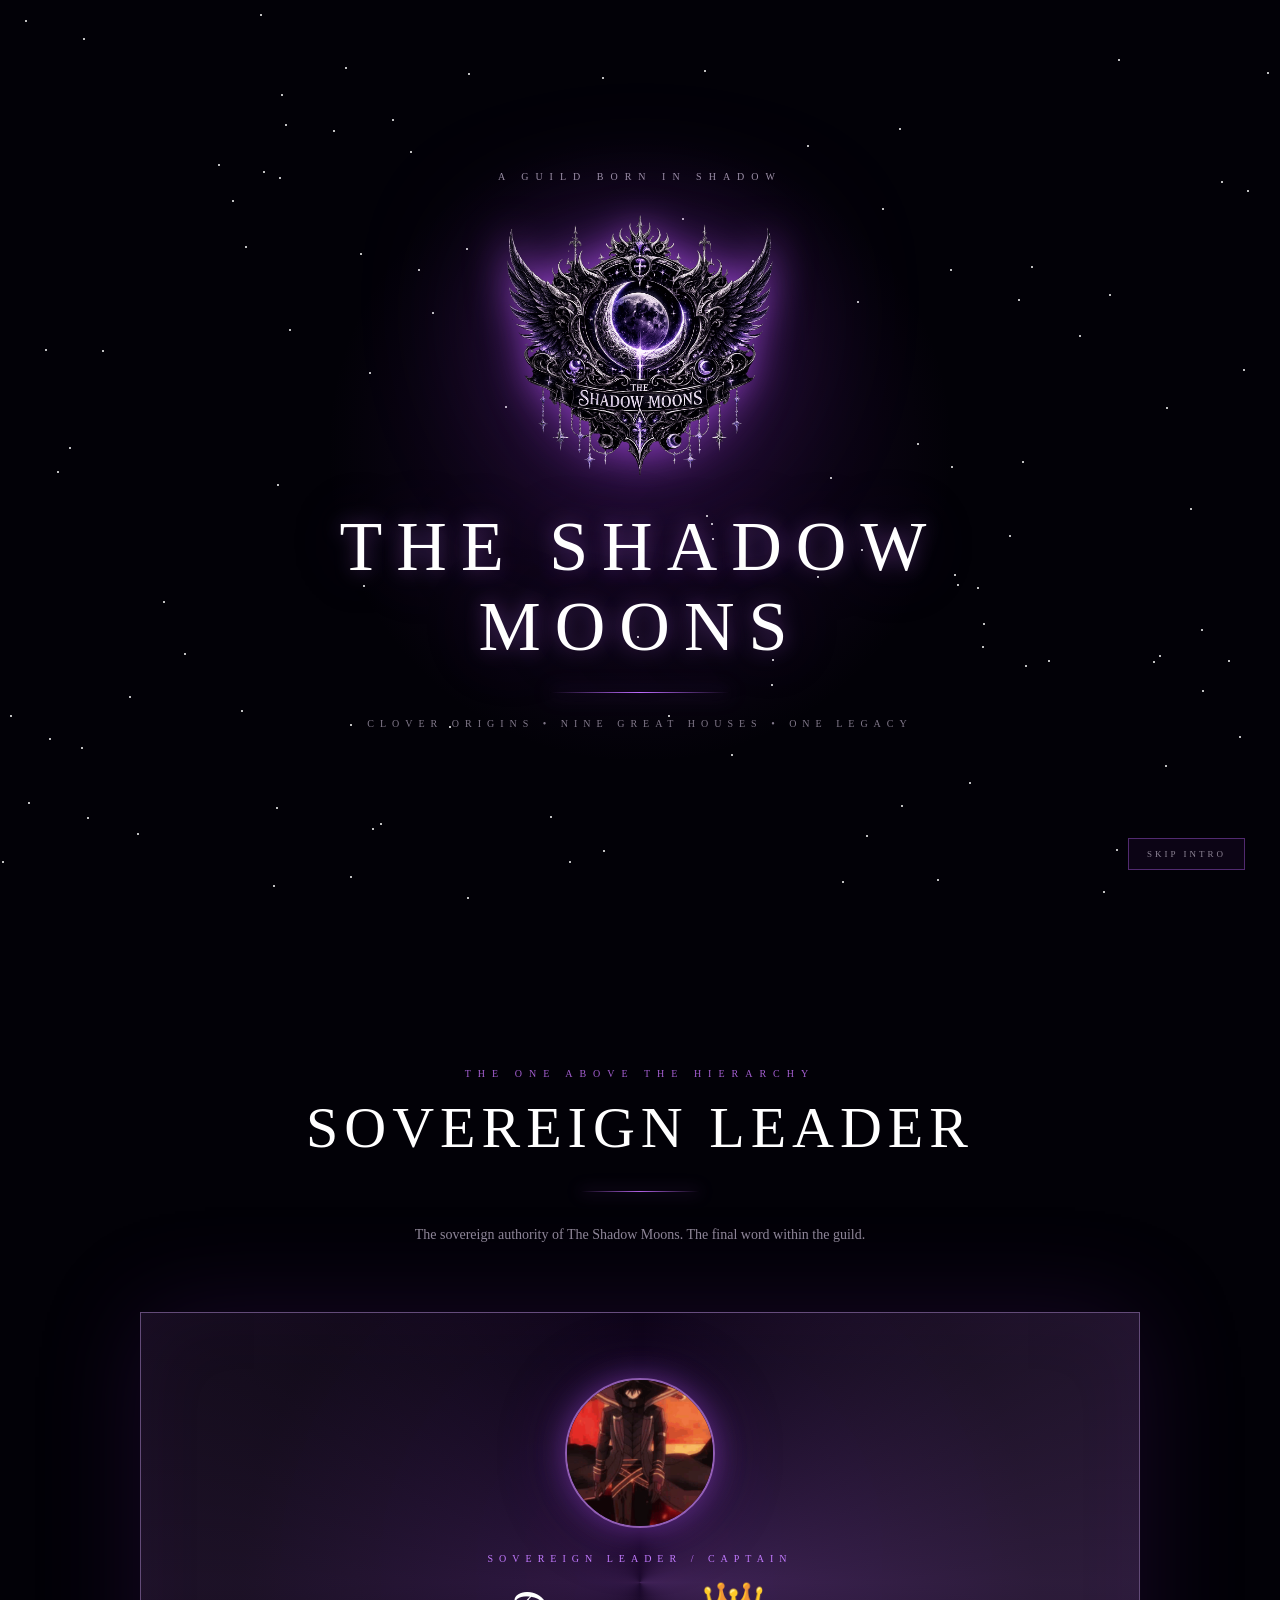
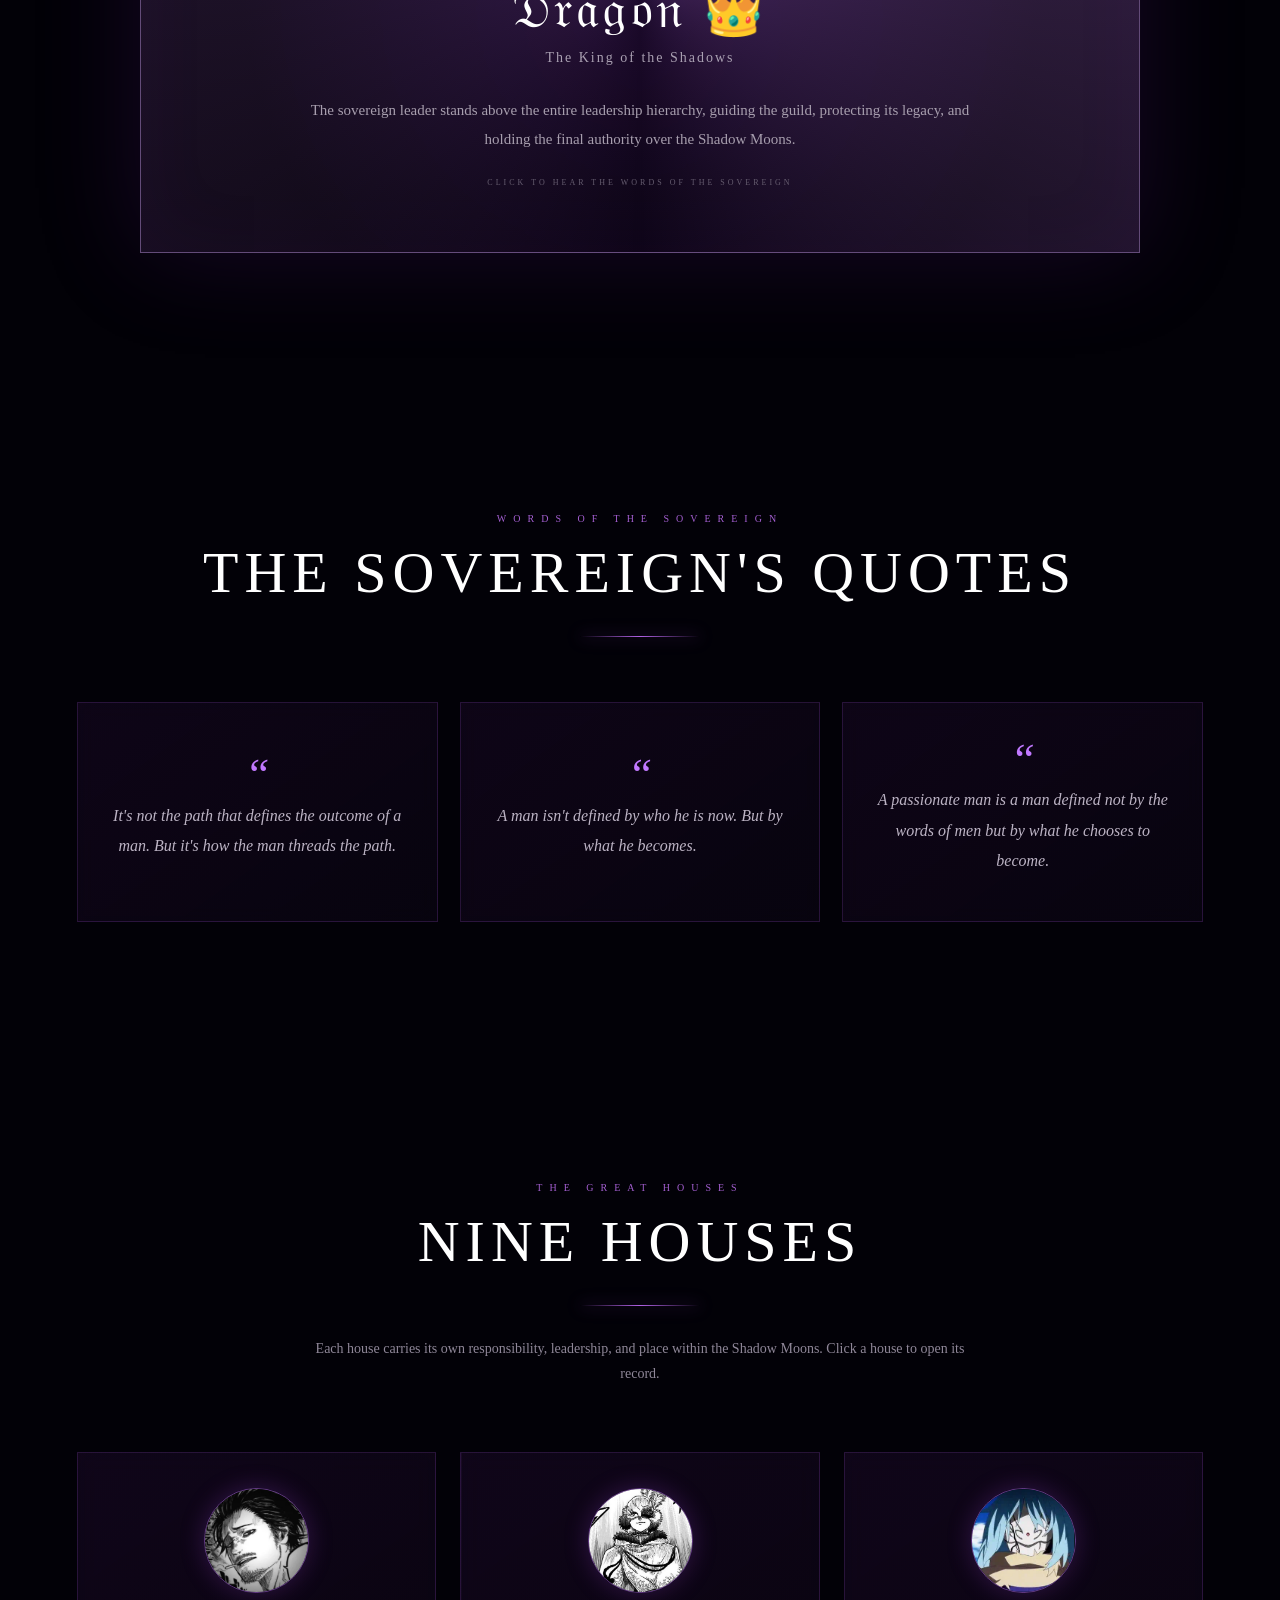
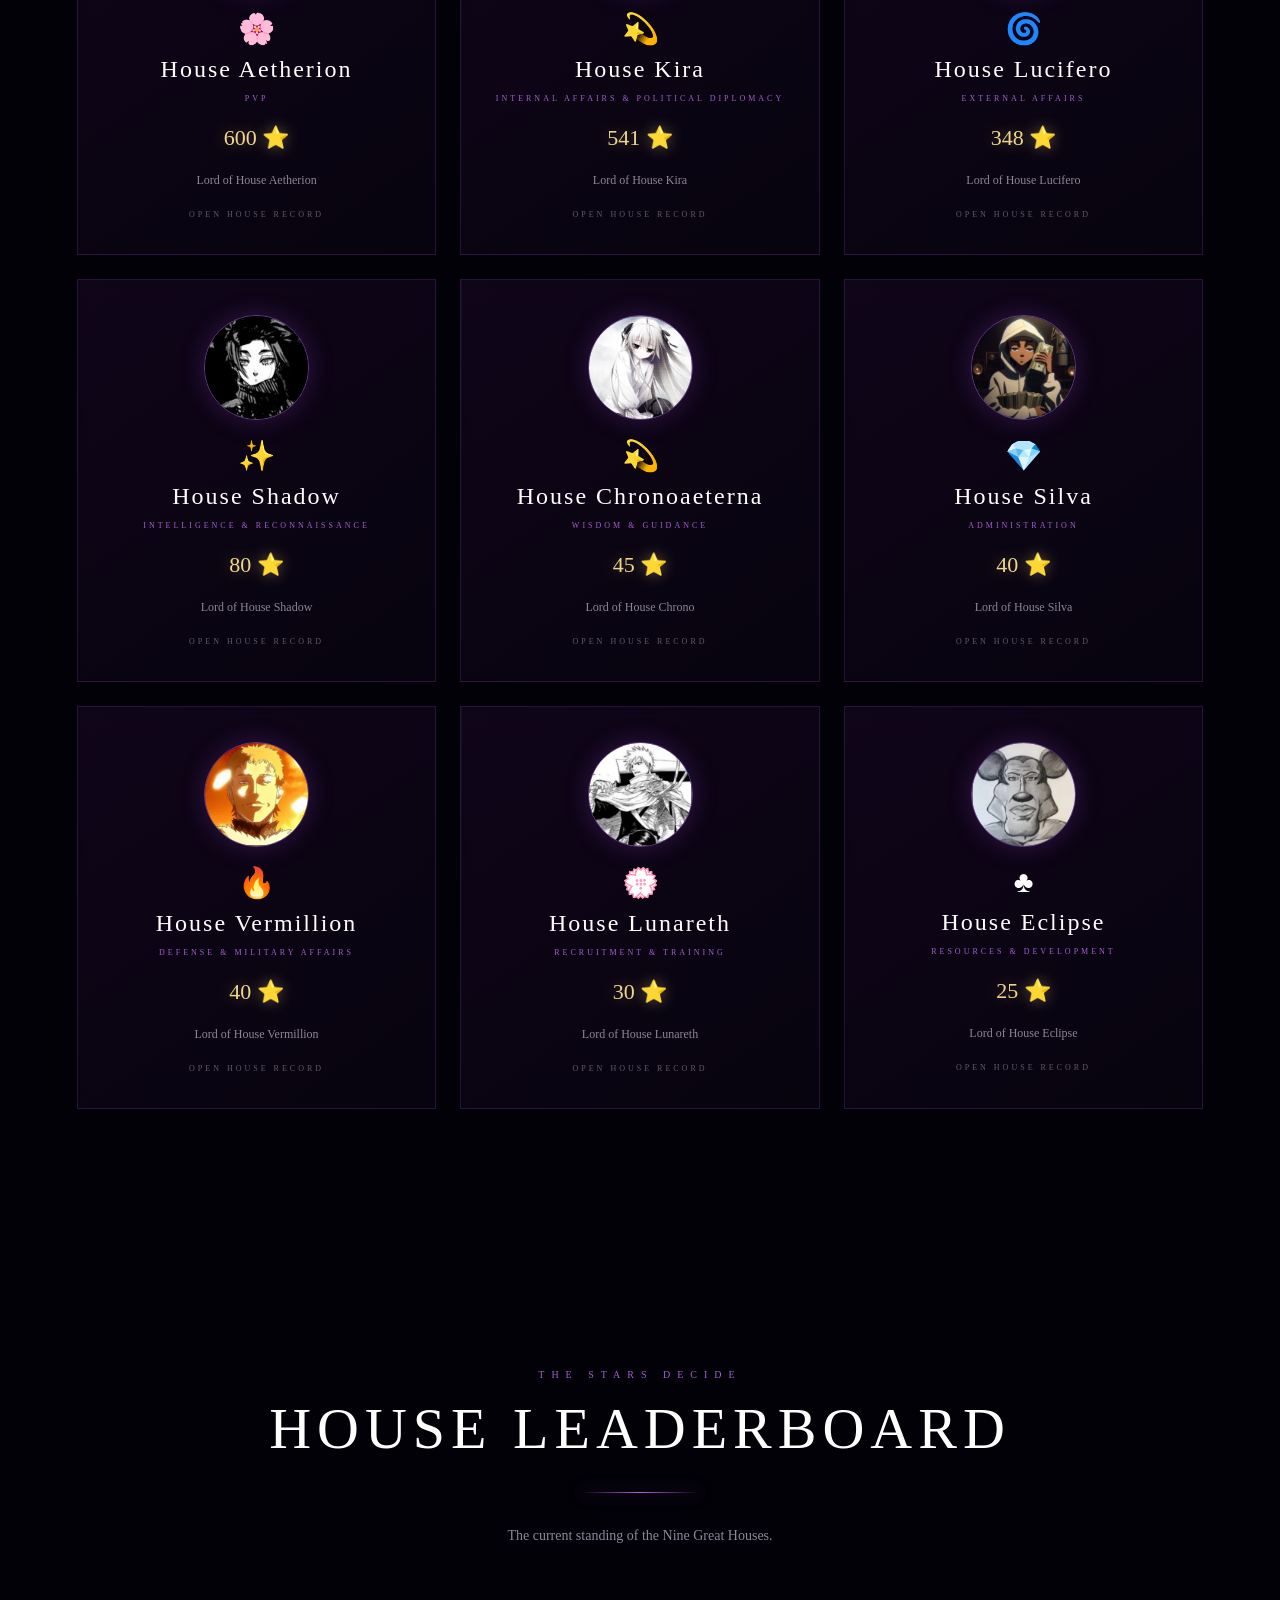
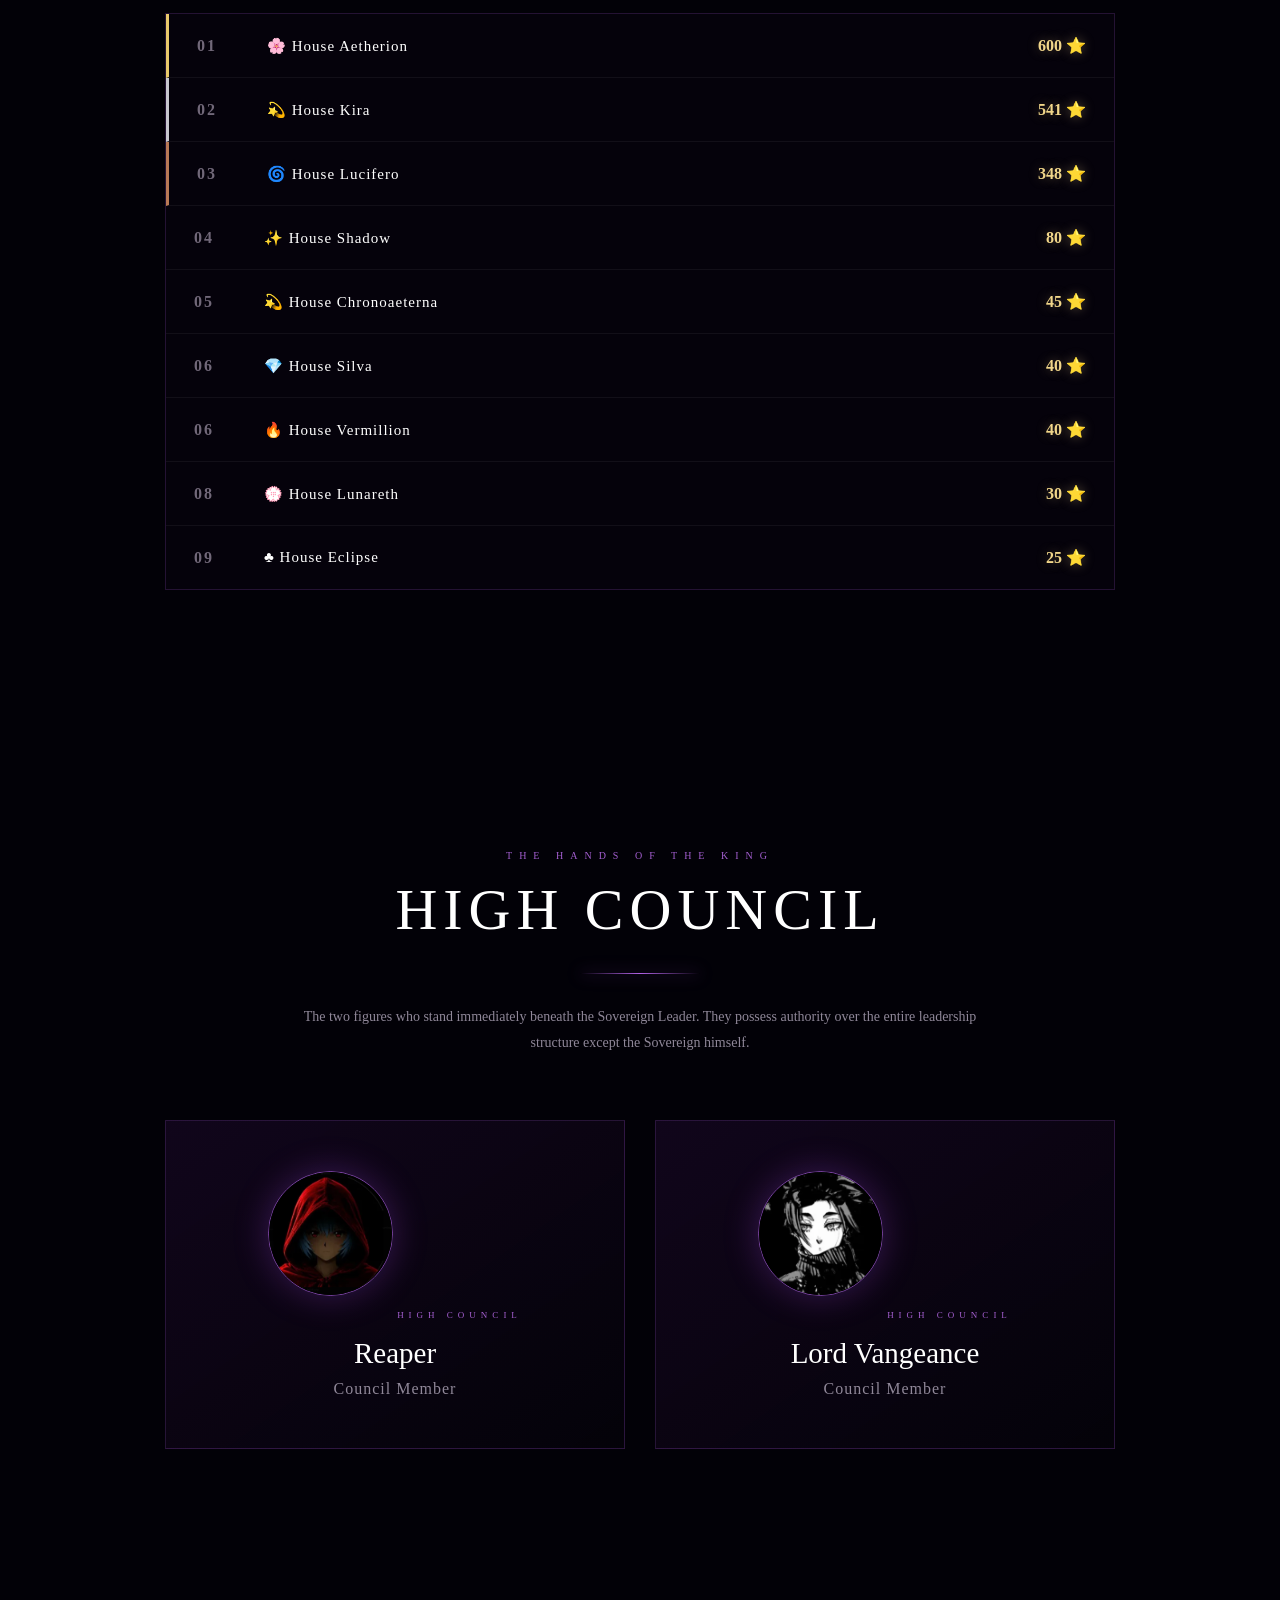
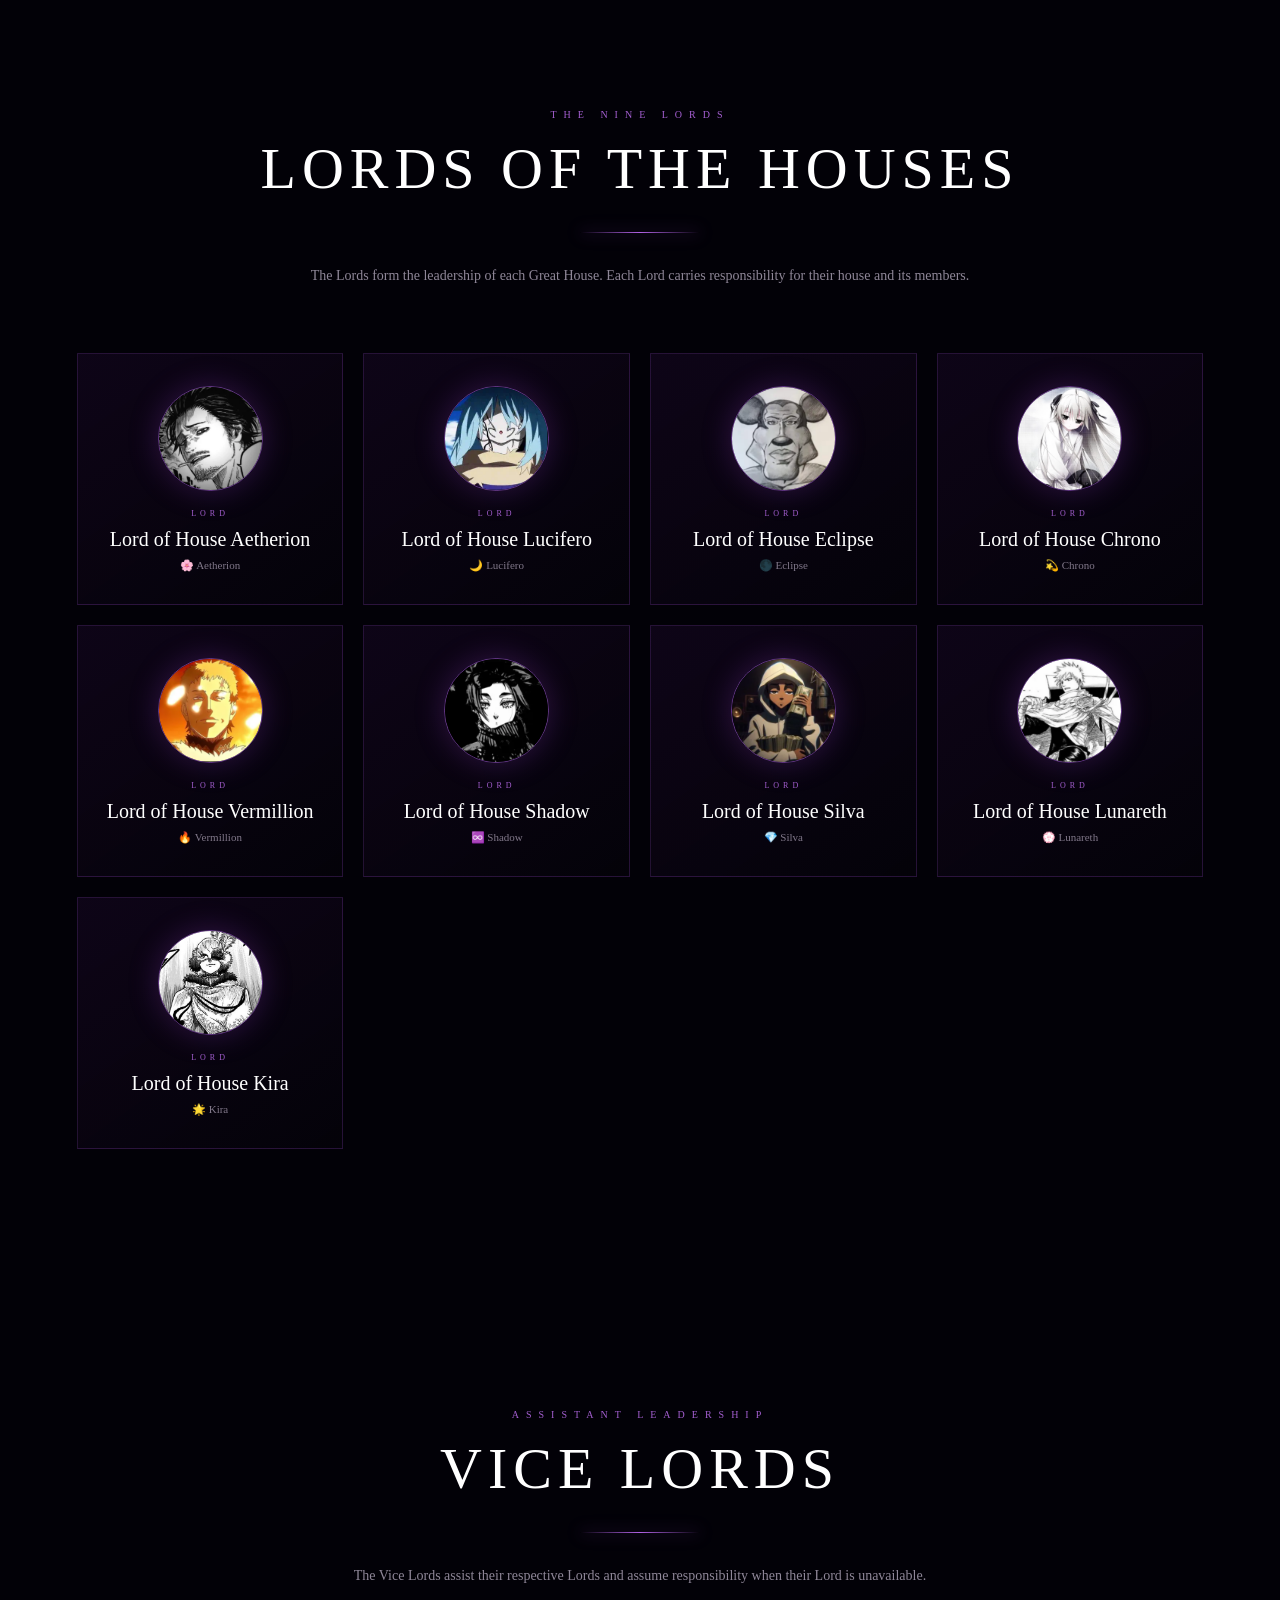
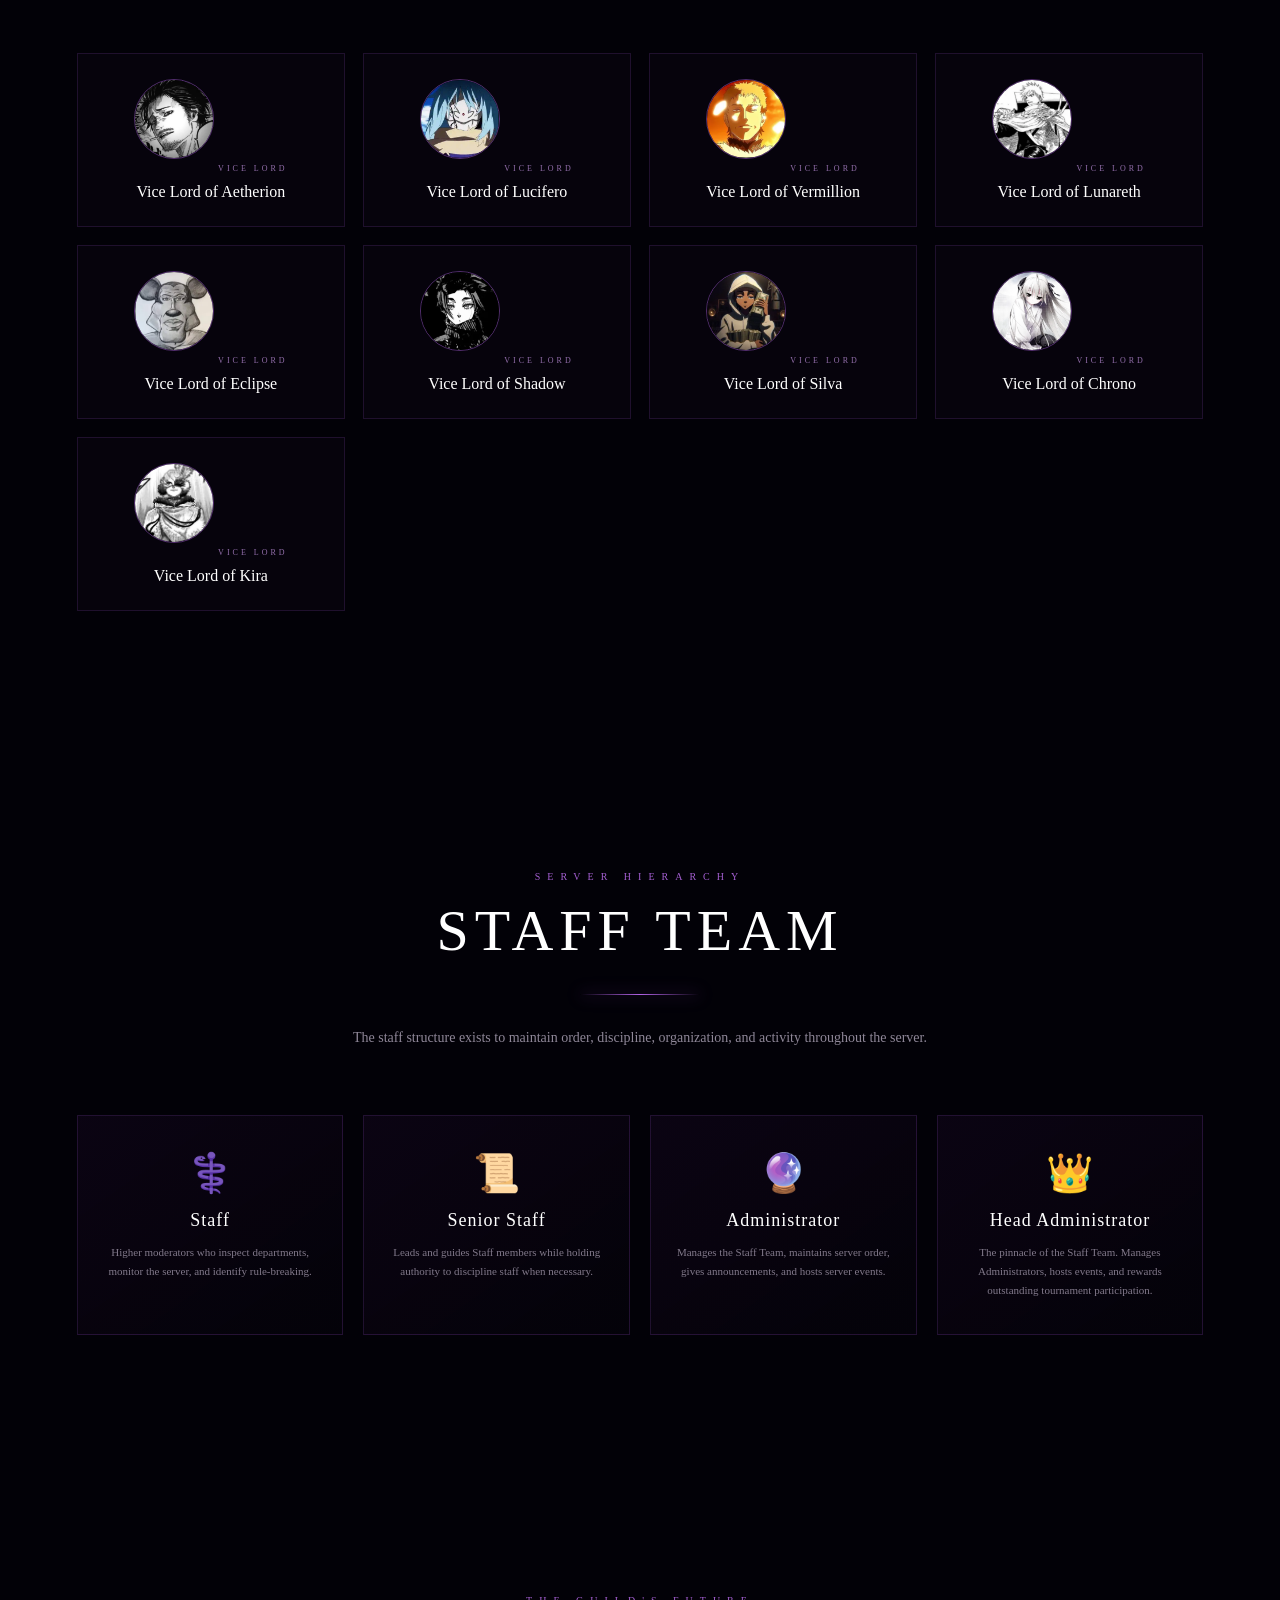
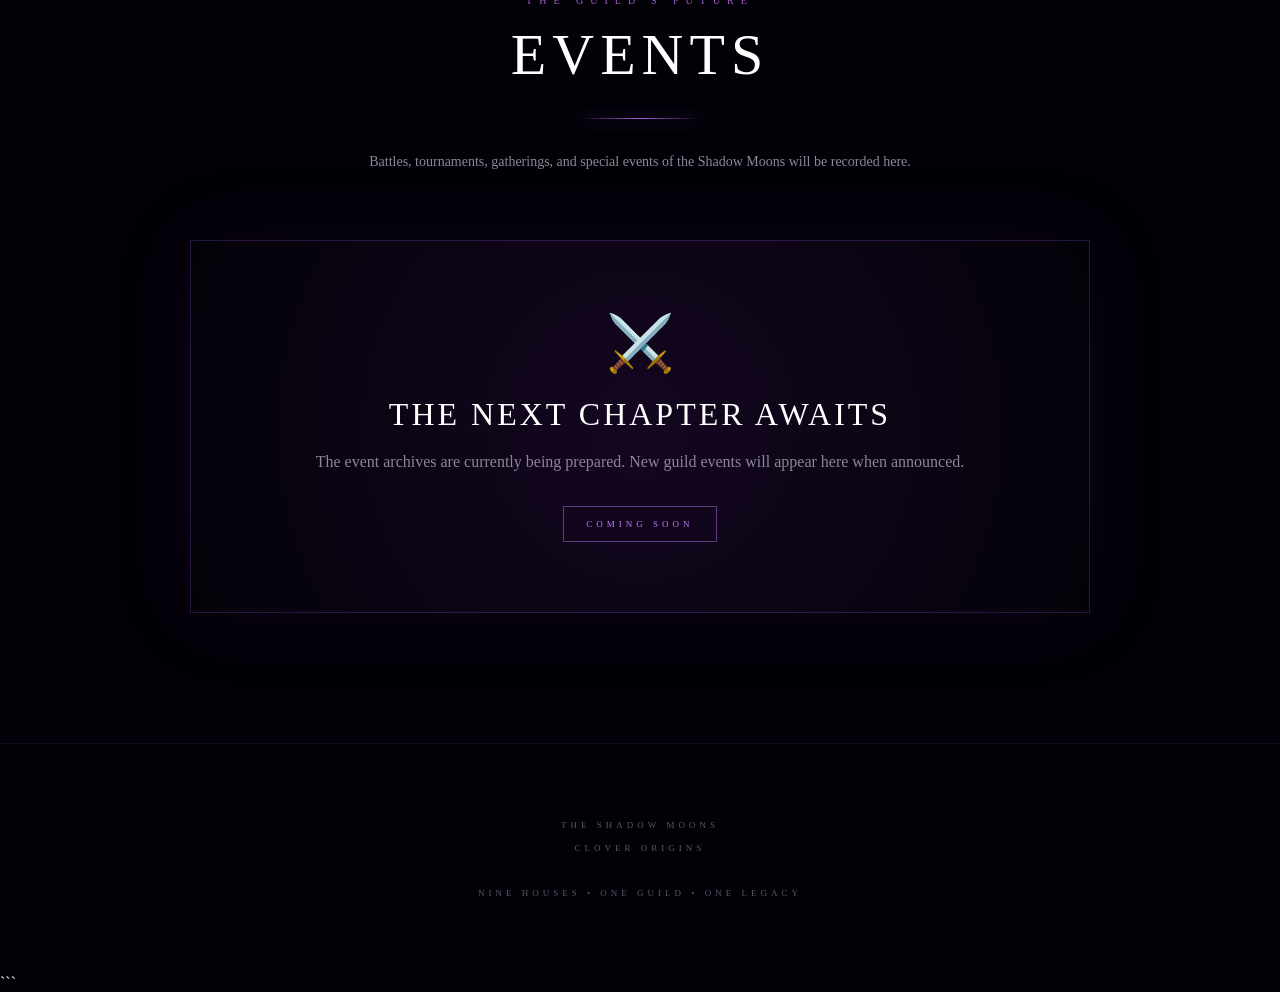
==== commit a1cc3414: "Update index.html" ====
--- a/index.html/index.html
+++ b/index.html/index.html
@@ -8,167 +8,218 @@
 <title>The Shadow Moons | Clover Origins</title>
 
 <style>
-*{
-    margin:0;
-    padding:0;
-    box-sizing:border-box;
-}
-
-html{
-    scroll-behavior:smooth;
-}
-
-body{
-    background:#020107;
-    color:#fff;
-    font-family:Georgia,"Times New Roman",serif;
-    overflow-x:hidden;
-}
-
-body.intro-active{
-    overflow:hidden;
-}
-
-button,a{
-    font-family:inherit;
+* {
+    margin: 0;
+    padding: 0;
+    box-sizing: border-box;
+}
+
+html {
+    scroll-behavior: smooth;
+}
+
+body {
+    background: #020107;
+    color: #fff;
+    font-family: Georgia, "Times New Roman", serif;
+    overflow-x: hidden;
+}
+
+body.locked {
+    overflow: hidden;
+}
+
+button,
+a {
+    font-family: inherit;
 }
 
 /* =========================================================
-   COSMIC BACKGROUND
+   BACKGROUND
 ========================================================= */
 
-.space{
-    position:fixed;
-    inset:0;
-    z-index:-10;
-    overflow:hidden;
+.space {
+    position: fixed;
+    inset: 0;
+    z-index: -20;
+    overflow: hidden;
+
     background:
-        radial-gradient(circle at 50% 35%,rgba(108,35,170,.18),transparent 30%),
-        radial-gradient(circle at 15% 80%,rgba(75,25,120,.12),transparent 30%),
+        radial-gradient(
+            circle at 50% 35%,
+            rgba(119, 40, 180, 0.18),
+            transparent 32%
+        ),
+        radial-gradient(
+            circle at 20% 80%,
+            rgba(76, 26, 125, 0.12),
+            transparent 30%
+        ),
         #020107;
 }
 
-.moon{
-    position:absolute;
-    width:650px;
-    height:650px;
-    left:50%;
-    top:42%;
-    transform:translate(-50%,-50%);
-    border-radius:50%;
+.moon {
+    position: absolute;
+
+    width: 650px;
+    height: 650px;
+
+    left: 50%;
+    top: 42%;
+
+    transform: translate(-50%, -50%);
+
+    border-radius: 50%;
 
     background:
-        radial-gradient(circle at 35% 30%,
-        rgba(255,255,255,.95),
-        rgba(210,203,218,.85) 28%,
-        rgba(124,113,134,.55) 58%,
-        rgba(31,25,39,.95));
-
-    opacity:.16;
+        radial-gradient(
+            circle at 35% 28%,
+            rgba(255,255,255,0.95),
+            rgba(214,207,221,0.8) 28%,
+            rgba(120,110,130,0.55) 58%,
+            rgba(20,15,28,0.98) 100%
+        );
+
+    opacity: 0.16;
 
     box-shadow:
-        0 0 40px rgba(220,210,230,.25),
-        0 0 120px rgba(133,70,182,.22),
-        0 0 220px rgba(102,39,150,.15);
-
-    animation:moonFloat 12s ease-in-out infinite,
-              moonPulse 7s ease-in-out infinite;
-}
-
-@keyframes moonFloat{
-    0%,100%{transform:translate(-50%,-50%) scale(1)}
-    50%{transform:translate(-50%,-53%) scale(1.04)}
-}
-
-@keyframes moonPulse{
-    0%,100%{opacity:.12}
-    50%{opacity:.22}
-}
-
-.moon-glow{
-    position:absolute;
-    width:950px;
-    height:950px;
-    left:50%;
-    top:42%;
-    transform:translate(-50%,-50%);
-    border-radius:50%;
-
-    background:radial-gradient(
-        circle,
-        rgba(147,71,201,.13),
-        transparent 65%
-    );
-
-    animation:glowPulse 8s ease-in-out infinite;
-}
-
-@keyframes glowPulse{
-    0%,100%{transform:translate(-50%,-50%) scale(.9)}
-    50%{transform:translate(-50%,-50%) scale(1.1)}
+        0 0 40px rgba(225,215,235,0.25),
+        0 0 130px rgba(137,62,190,0.22),
+        0 0 230px rgba(93,34,142,0.16);
+
+    animation: moonFloat 12s ease-in-out infinite,
+               moonPulse 7s ease-in-out infinite;
+}
+
+@keyframes moonFloat {
+    0%,100% {
+        transform: translate(-50%, -50%) scale(1);
+    }
+
+    50% {
+        transform: translate(-50%, -52%) scale(1.04);
+    }
+}
+
+@keyframes moonPulse {
+    0%,100% {
+        opacity: 0.12;
+    }
+
+    50% {
+        opacity: 0.21;
+    }
+}
+
+.moon-glow {
+    position: absolute;
+
+    width: 950px;
+    height: 950px;
+
+    left: 50%;
+    top: 42%;
+
+    transform: translate(-50%, -50%);
+
+    border-radius: 50%;
+
+    background:
+        radial-gradient(
+            circle,
+            rgba(155,72,210,0.12),
+            transparent 65%
+        );
+
+    animation: glowPulse 8s ease-in-out infinite;
+}
+
+@keyframes glowPulse {
+    0%,100% {
+        transform: translate(-50%, -50%) scale(0.9);
+    }
+
+    50% {
+        transform: translate(-50%, -50%) scale(1.1);
+    }
 }
 
 .stars,
-.particles{
-    position:absolute;
-    inset:0;
-}
-
-.star{
-    position:absolute;
-    width:2px;
-    height:2px;
-    border-radius:50%;
-    background:white;
-    opacity:.4;
+.particles {
+    position: absolute;
+    inset: 0;
+}
+
+.star {
+    position: absolute;
+
+    width: 2px;
+    height: 2px;
+
+    background: white;
+    border-radius: 50%;
 
     animation:
         starMove linear infinite,
         starTwinkle ease-in-out infinite;
 }
 
-@keyframes starMove{
-    from{transform:translate(0,0)}
-    to{transform:translate(30px,-120px)}
-}
-
-@keyframes starTwinkle{
-    0%,100%{
-        opacity:.15;
-        transform:scale(.7);
-    }
-    50%{
-        opacity:1;
-        transform:scale(1.5);
-    }
-}
-
-.particle{
-    position:absolute;
-    width:3px;
-    height:3px;
-    border-radius:50%;
-    background:#a95ee4;
+@keyframes starMove {
+    from {
+        transform: translate(0, 0);
+    }
+
+    to {
+        transform: translate(30px, -120px);
+    }
+}
+
+@keyframes starTwinkle {
+    0%,100% {
+        opacity: 0.15;
+        transform: scale(0.6);
+    }
+
+    50% {
+        opacity: 1;
+        transform: scale(1.5);
+    }
+}
+
+.particle {
+    position: absolute;
+
+    width: 3px;
+    height: 3px;
+
+    border-radius: 50%;
+
+    background: #a95ee4;
+
     box-shadow:
         0 0 8px #a95ee4,
-        0 0 18px rgba(169,94,228,.5);
-
-    animation:particleMove linear infinite;
-}
-
-@keyframes particleMove{
-    0%{
-        transform:translateY(110vh);
-        opacity:0;
-    }
-
-    10%{opacity:.6}
-
-    90%{opacity:.4}
-
-    100%{
-        transform:translate(80px,-20vh);
-        opacity:0;
+        0 0 20px rgba(169,94,228,0.5);
+
+    animation: particleRise linear infinite;
+}
+
+@keyframes particleRise {
+    0% {
+        transform: translateY(110vh);
+        opacity: 0;
+    }
+
+    10% {
+        opacity: 0.6;
+    }
+
+    90% {
+        opacity: 0.35;
+    }
+
+    100% {
+        transform: translateY(-20vh) translateX(80px);
+        opacity: 0;
     }
 }
 
@@ -176,1221 +227,1641 @@
    INTRO
 ========================================================= */
 
-#intro{
-    position:fixed;
-    inset:0;
-    z-index:9999;
-
-    display:flex;
-    align-items:center;
-    justify-content:center;
-
-    overflow:hidden;
+#intro {
+    position: fixed;
+    inset: 0;
+
+    z-index: 9999;
+
+    display: flex;
+    align-items: center;
+    justify-content: center;
 
     background:
-        radial-gradient(circle at center,
-        rgba(91,34,130,.25),
-        transparent 35%),
+        radial-gradient(
+            circle at center,
+            rgba(104,36,151,0.24),
+            transparent 40%
+        ),
         #020107;
 
-    transition:opacity 1.5s ease,
-               visibility 1.5s ease;
-}
-
-#intro.hidden{
-    opacity:0;
-    visibility:hidden;
-    pointer-events:none;
-}
-
-.intro-stars{
-    position:absolute;
-    inset:0;
-}
-
-.intro-star{
-    position:absolute;
-    width:2px;
-    height:2px;
-    border-radius:50%;
-    background:#fff;
-    opacity:.3;
-    animation:introStar 4s ease-in-out infinite;
-}
-
-@keyframes introStar{
-    0%,100%{
-        opacity:.15;
-        transform:scale(.5);
-    }
-    50%{
-        opacity:1;
-        transform:scale(1.7);
-    }
-}
-
-.intro-content{
-    position:relative;
-    z-index:5;
-    text-align:center;
-    width:min(950px,90%);
-}
-
-.credit{
-    position:absolute;
-    left:50%;
-    transform:translateX(-50%);
-
-    width:90%;
-
-    opacity:0;
-
-    color:#aaa2b1;
-    font-size:12px;
-    letter-spacing:6px;
-    text-transform:uppercase;
-
-    animation:creditRoll 13s ease forwards;
-}
-
-.credit-one{animation-delay:.5s}
-.credit-two{animation-delay:3s}
-.credit-three{animation-delay:5.5s}
-.credit-four{animation-delay:8s}
-
-@keyframes creditRoll{
-    0%{
-        opacity:0;
-        transform:translate(-50%,25px);
-    }
-
-    10%{
-        opacity:1;
-        transform:translate(-50%,0);
-    }
-
-    22%{
-        opacity:1;
-        transform:translate(-50%,-10px);
-    }
-
-    30%,100%{
-        opacity:0;
-        transform:translate(-50%,-30px);
-    }
-}
-
-.intro-logo{
-    width:280px;
-    max-width:65vw;
-
-    opacity:0;
+    transition:
+        opacity 1.5s ease,
+        visibility 1.5s ease;
+}
+
+#intro.hidden {
+    opacity: 0;
+    visibility: hidden;
+    pointer-events: none;
+}
+
+.intro-stars {
+    position: absolute;
+    inset: 0;
+}
+
+.intro-star {
+    position: absolute;
+
+    width: 2px;
+    height: 2px;
+
+    border-radius: 50%;
+
+    background: white;
+
+    animation: introTwinkle ease-in-out infinite;
+}
+
+@keyframes introTwinkle {
+    0%,100% {
+        opacity: 0.1;
+    }
+
+    50% {
+        opacity: 1;
+    }
+}
+
+.intro-content {
+    position: relative;
+    z-index: 5;
+
+    text-align: center;
+
+    width: min(900px, 90%);
+}
+
+.intro-small {
+    color: #9e94a8;
+
+    font-size: 10px;
+
+    letter-spacing: 7px;
+
+    text-transform: uppercase;
+
+    animation: introFade 2s ease forwards;
+}
+
+.intro-logo {
+    width: 270px;
+    max-width: 65vw;
+
+    margin-top: 30px;
+
+    opacity: 0;
 
     filter:
-        drop-shadow(0 0 15px rgba(165,70,230,.8))
-        drop-shadow(0 0 60px rgba(120,40,180,.5));
-
-    animation:introLogo 4s ease forwards;
-    animation-delay:9.5s;
-}
-
-@keyframes introLogo{
-    0%{
-        opacity:0;
-        transform:scale(.65);
-        filter:brightness(0);
-    }
-
-    45%{
-        opacity:1;
-        transform:scale(1.08);
-    }
-
-    70%,100%{
-        opacity:1;
-        transform:scale(1);
-    }
-}
-
-.intro-title{
-    margin-top:28px;
-
-    opacity:0;
-
-    font-size:clamp(30px,6vw,70px);
-    letter-spacing:12px;
-    font-weight:400;
-
-    text-transform:uppercase;
+        drop-shadow(0 0 20px rgba(174,80,235,0.8))
+        drop-shadow(0 0 70px rgba(115,40,170,0.45));
+
+    animation:
+        logoReveal 3s ease forwards;
+
+    animation-delay: 1.3s;
+}
+
+@keyframes logoReveal {
+    0% {
+        opacity: 0;
+        transform: scale(0.55) rotate(-5deg);
+        filter: brightness(0);
+    }
+
+    50% {
+        opacity: 1;
+        transform: scale(1.08) rotate(1deg);
+    }
+
+    100% {
+        opacity: 1;
+        transform: scale(1) rotate(0);
+    }
+}
+
+.intro-title {
+    margin-top: 25px;
+
+    font-size: clamp(30px, 6vw, 70px);
+
+    font-weight: 400;
+
+    letter-spacing: 14px;
+
+    text-transform: uppercase;
+
+    opacity: 0;
+
+    animation:
+        titleReveal 2.5s ease forwards;
+
+    animation-delay: 3.4s;
 
     text-shadow:
-        0 0 20px rgba(190,110,245,.45),
-        0 0 60px rgba(130,50,190,.25);
-
-    animation:introTitle 3s ease forwards;
-    animation-delay:11s;
-}
-
-@keyframes introTitle{
-    from{
-        opacity:0;
-        letter-spacing:25px;
-    }
-
-    to{
-        opacity:1;
-        letter-spacing:12px;
-    }
-}
-
-.intro-line,
-.divider{
-    width:150px;
-    height:1px;
-    margin:28px auto;
-
-    background:linear-gradient(
-        90deg,
-        transparent,
-        #b061e4,
-        transparent
-    );
-
-    box-shadow:0 0 18px rgba(176,97,228,.8);
-}
-
-.intro-line{
-    opacity:0;
-    animation:introLine 2s ease forwards;
-    animation-delay:11.8s;
-}
-
-@keyframes introLine{
-    to{opacity:1}
-}
-
-.intro-subtitle{
-    color:#8f8798;
-    font-size:11px;
-    letter-spacing:5px;
-
-    opacity:0;
-    animation:fadeIn 2s ease forwards;
-    animation-delay:12.3s;
-}
-
-@keyframes fadeIn{
-    to{opacity:1}
-}
-
-.skip-intro{
-    position:absolute;
-    right:40px;
-    bottom:35px;
-
-    padding:10px 18px;
-
-    border:1px solid rgba(180,90,240,.35);
-    background:rgba(80,30,110,.12);
-
-    color:#8d8495;
-
-    font-size:9px;
-    letter-spacing:3px;
-    text-transform:uppercase;
-
-    cursor:pointer;
-
-    transition:.3s;
-}
-
-.skip-intro:hover{
-    color:white;
-    border-color:#c478ff;
-    box-shadow:0 0 20px rgba(168,76,226,.25);
+        0 0 20px rgba(197,117,255,0.4),
+        0 0 70px rgba(128,49,190,0.25);
+}
+
+@keyframes titleReveal {
+    from {
+        opacity: 0;
+        letter-spacing: 30px;
+    }
+
+    to {
+        opacity: 1;
+        letter-spacing: 14px;
+    }
+}
+
+.intro-line {
+    width: 180px;
+    height: 1px;
+
+    margin: 25px auto;
+
+    background:
+        linear-gradient(
+            90deg,
+            transparent,
+            #bd6bff,
+            transparent
+        );
+
+    box-shadow:
+        0 0 20px rgba(189,107,255,0.8);
+
+    opacity: 0;
+
+    animation: lineReveal 2s ease forwards;
+
+    animation-delay: 4.5s;
+}
+
+@keyframes lineReveal {
+    to {
+        opacity: 1;
+    }
+}
+
+.intro-subtitle {
+    color: #82798b;
+
+    font-size: 10px;
+
+    letter-spacing: 6px;
+
+    opacity: 0;
+
+    animation: fadeIn 2s ease forwards;
+
+    animation-delay: 5s;
+}
+
+@keyframes fadeIn {
+    to {
+        opacity: 1;
+    }
+}
+
+.skip-intro {
+    position: absolute;
+
+    right: 35px;
+    bottom: 30px;
+
+    padding: 10px 18px;
+
+    border: 1px solid rgba(186,100,246,0.4);
+
+    background: rgba(70,25,100,0.15);
+
+    color: #8d8495;
+
+    cursor: pointer;
+
+    font-size: 9px;
+
+    letter-spacing: 3px;
+
+    text-transform: uppercase;
+
+    transition: 0.3s;
+}
+
+.skip-intro:hover {
+    color: white;
+
+    border-color: #c478ff;
+
+    box-shadow:
+        0 0 25px rgba(168,76,226,0.3);
 }
 
 /* =========================================================
    NAVIGATION
 ========================================================= */
 
-nav{
-    position:fixed;
-    top:0;
-    left:0;
-    width:100%;
-    height:82px;
-
-    display:flex;
-    align-items:center;
-    justify-content:space-between;
-
-    padding:0 6%;
-
-    z-index:100;
-
-    background:linear-gradient(
-        to bottom,
-        rgba(2,1,7,.92),
-        rgba(2,1,7,0)
-    );
-
-    backdrop-filter:blur(8px);
-}
-
-.nav-logo{
-    display:flex;
-    align-items:center;
-    gap:12px;
-
-    font-size:14px;
-    letter-spacing:4px;
-    font-weight:bold;
-}
-
-.nav-logo img{
-    width:44px;
-    height:44px;
-    object-fit:contain;
-
-    filter:drop-shadow(
-        0 0 8px rgba(153,68,214,.8)
-    );
-}
-
-.nav-links{
-    display:flex;
-    gap:25px;
-}
-
-.nav-links a{
-    color:#aaa3b0;
-    text-decoration:none;
-
-    font-size:10px;
-    letter-spacing:2px;
-    text-transform:uppercase;
-
-    transition:.35s;
-}
-
-.nav-links a:hover{
-    color:#c478ff;
-    text-shadow:0 0 15px rgba(196,120,255,.8);
-}
-
-.discord-nav{
-    color:#c478ff !important;
+nav {
+    position: fixed;
+
+    top: 0;
+    left: 0;
+
+    width: 100%;
+    height: 82px;
+
+    z-index: 500;
+
+    display: flex;
+
+    align-items: center;
+    justify-content: space-between;
+
+    padding: 0 6%;
+
+    background:
+        linear-gradient(
+            to bottom,
+            rgba(2,1,7,0.95),
+            rgba(2,1,7,0)
+        );
+
+    backdrop-filter: blur(8px);
+}
+
+.nav-logo {
+    display: flex;
+    align-items: center;
+
+    gap: 12px;
+
+    font-size: 13px;
+
+    letter-spacing: 4px;
+
+    font-weight: bold;
+}
+
+.nav-logo img {
+    width: 44px;
+    height: 44px;
+
+    object-fit: contain;
+
+    filter:
+        drop-shadow(0 0 10px rgba(154,67,215,0.8));
+}
+
+.nav-links {
+    display: flex;
+    gap: 25px;
+}
+
+.nav-links a {
+    color: #aaa2b0;
+
+    text-decoration: none;
+
+    font-size: 9px;
+
+    letter-spacing: 2px;
+
+    text-transform: uppercase;
+
+    transition: 0.3s;
+}
+
+.nav-links a:hover {
+    color: #c478ff;
+
+    text-shadow:
+        0 0 15px rgba(196,120,255,0.7);
+}
+
+.discord-nav {
+    color: #c478ff !important;
 }
 
 /* =========================================================
    GENERAL
 ========================================================= */
 
-section{
-    position:relative;
-}
-
-section:not(.hero){
-    padding:130px 6%;
-    max-width:1500px;
-    margin:auto;
-}
-
-.section-heading{
-    text-align:center;
-    margin-bottom:70px;
-}
-
-.eyebrow{
-    color:#a45fd1;
-    font-size:10px;
-    letter-spacing:7px;
-    text-transform:uppercase;
-}
-
-.section-heading h2{
-    margin-top:15px;
-    font-size:clamp(32px,5vw,58px);
-    letter-spacing:6px;
-    font-weight:400;
-    text-transform:uppercase;
-}
-
-.section-heading p{
-    max-width:680px;
-    margin:auto;
-    color:#8f8798;
-    line-height:1.8;
-    font-size:15px;
+section {
+    position: relative;
+}
+
+.hero {
+    min-height: 100vh;
+
+    display: flex;
+
+    align-items: center;
+    justify-content: center;
+
+    text-align: center;
+
+    padding: 130px 20px 80px;
+}
+
+.hero-content {
+    max-width: 1000px;
+}
+
+.hero-logo {
+    width: 270px;
+    max-width: 65vw;
+
+    margin-bottom: 30px;
+
+    filter:
+        drop-shadow(0 0 15px rgba(153,68,214,0.7))
+        drop-shadow(0 0 50px rgba(120,40,180,0.3));
+
+    animation: heroFloat 6s ease-in-out infinite;
+}
+
+@keyframes heroFloat {
+    0%,100% {
+        transform: translateY(0);
+    }
+
+    50% {
+        transform: translateY(-12px);
+    }
+}
+
+.eyebrow {
+    color: #a45fd1;
+
+    font-size: 10px;
+
+    letter-spacing: 7px;
+
+    text-transform: uppercase;
+}
+
+h1 {
+    margin-top: 18px;
+
+    font-size: clamp(42px, 8vw, 94px);
+
+    font-weight: 400;
+
+    letter-spacing: 9px;
+
+    line-height: 1;
+
+    text-transform: uppercase;
+
+    text-shadow:
+        0 0 20px rgba(190,112,245,0.3),
+        0 0 60px rgba(130,50,190,0.2);
+}
+
+.divider {
+    width: 120px;
+    height: 1px;
+
+    margin: 30px auto;
+
+    background:
+        linear-gradient(
+            90deg,
+            transparent,
+            #b061e4,
+            transparent
+        );
+
+    box-shadow:
+        0 0 15px rgba(176,97,228,0.7);
+}
+
+.tagline {
+    max-width: 650px;
+
+    margin: auto auto 38px;
+
+    color: #aaa2b1;
+
+    font-size: 16px;
+
+    line-height: 1.8;
+
+    letter-spacing: 1px;
+}
+
+.hero-buttons {
+    display: flex;
+
+    justify-content: center;
+
+    gap: 14px;
+
+    flex-wrap: wrap;
+}
+
+.btn {
+    display: inline-block;
+
+    padding: 14px 25px;
+
+    border: 1px solid rgba(177,91,232,0.5);
+
+    background: rgba(100,38,140,0.13);
+
+    color: white;
+
+    text-decoration: none;
+
+    cursor: pointer;
+
+    font-size: 9px;
+
+    letter-spacing: 3px;
+
+    text-transform: uppercase;
+
+    transition: 0.4s ease;
+
+    backdrop-filter: blur(5px);
+}
+
+.btn:hover {
+    transform: translateY(-4px);
+
+    border-color: #c47aff;
+
+    box-shadow:
+        0 0 25px rgba(168,76,226,0.3);
+}
+
+.discord-btn {
+    background: rgba(117,45,167,0.3);
+
+    border-color: rgba(196,120,255,0.75);
 }
 
 /* =========================================================
-   HERO
+   SECTION HEADINGS
 ========================================================= */
 
-.hero{
-    min-height:100vh;
-
-    display:flex;
-    align-items:center;
-    justify-content:center;
-
-    text-align:center;
-
-    padding:120px 20px 80px;
-}
-
-.hero-content{
-    max-width:1000px;
-}
-
-.hero-logo{
-    width:280px;
-    max-width:65vw;
-    margin-bottom:30px;
-
-    filter:
-        drop-shadow(0 0 10px rgba(149,64,210,.7))
-        drop-shadow(0 0 35px rgba(120,40,180,.35));
-
-    animation:logoFloat 6s ease-in-out infinite;
-}
-
-@keyframes logoFloat{
-    0%,100%{transform:translateY(0)}
-    50%{transform:translateY(-12px)}
-}
-
-.hero h1{
-    margin-top:18px;
-
-    font-size:clamp(42px,8vw,94px);
-    letter-spacing:9px;
-    line-height:1;
-
-    font-weight:400;
-    text-transform:uppercase;
-
-    text-shadow:
-        0 0 15px rgba(190,112,245,.25),
-        0 0 50px rgba(130,50,190,.2);
-}
-
-.tagline{
-    color:#aaa2b1;
-    max-width:600px;
-    margin:0 auto 40px;
-
-    font-size:17px;
-    line-height:1.8;
-    letter-spacing:1px;
-}
-
-.hero-buttons{
-    display:flex;
-    justify-content:center;
-    gap:15px;
-    flex-wrap:wrap;
-}
-
-.btn{
-    display:inline-block;
-
-    padding:15px 28px;
-
-    border:1px solid rgba(177,91,232,.55);
-
-    background:rgba(100,38,140,.13);
-
-    color:white;
-
-    text-decoration:none;
-
-    font-size:10px;
-    letter-spacing:3px;
-    text-transform:uppercase;
-
-    transition:.4s;
-    cursor:pointer;
-
-    backdrop-filter:blur(5px);
-}
-
-.btn:hover{
-    transform:translateY(-4px);
-    border-color:#c47aff;
-    box-shadow:0 0 20px rgba(168,76,226,.35);
-}
-
-.discord-btn{
-    background:rgba(117,45,167,.38);
+.content-section {
+    padding: 130px 6%;
+
+    max-width: 1500px;
+
+    margin: auto;
+}
+
+.section-heading {
+    text-align: center;
+
+    margin-bottom: 65px;
+}
+
+.section-heading h2 {
+    margin-top: 15px;
+
+    font-size: clamp(32px, 5vw, 58px);
+
+    font-weight: 400;
+
+    letter-spacing: 6px;
+
+    text-transform: uppercase;
+}
+
+.section-heading p {
+    max-width: 680px;
+
+    margin: auto;
+
+    color: #8f8798;
+
+    font-size: 14px;
+
+    line-height: 1.8;
 }
 
 /* =========================================================
    SOVEREIGN
 ========================================================= */
 
-.sovereign-section{
-    padding-top:160px !important;
-}
-
-.sovereign-card{
-    position:relative;
-
-    max-width:1050px;
-    margin:auto;
-
-    padding:75px 45px;
-
-    text-align:center;
-
-    border:1px solid rgba(207,137,255,.55);
+.sovereign-section {
+    padding-top: 150px;
+}
+
+.sovereign-card {
+    position: relative;
+
+    max-width: 1000px;
+
+    margin: auto;
+
+    padding: 65px 45px;
+
+    text-align: center;
+
+    overflow: hidden;
+
+    border: 1px solid rgba(214,165,255,0.45);
 
     background:
         radial-gradient(
             circle at center,
-            rgba(105,35,155,.22),
-            rgba(5,2,12,.88) 65%
+            rgba(110,40,160,0.25),
+            rgba(5,2,10,0.9) 70%
         );
 
     box-shadow:
-        0 0 100px rgba(120,40,180,.15),
-        inset 0 0 80px rgba(120,40,180,.05);
-
-    overflow:hidden;
-}
-
-.sovereign-card::before{
-    content:"";
-    position:absolute;
-    inset:0;
+        0 0 100px rgba(123,45,170,0.18),
+        inset 0 0 80px rgba(140,50,190,0.05);
+
+    cursor: pointer;
+
+    transition: 0.5s ease;
+}
+
+.sovereign-card::before {
+    content: "";
+
+    position: absolute;
+
+    inset: -100%;
+
+    background:
+        conic-gradient(
+            transparent,
+            rgba(203,130,255,0.2),
+            transparent,
+            rgba(203,130,255,0.12),
+            transparent
+        );
+
+    animation: sovereignRotate 8s linear infinite;
+}
+
+@keyframes sovereignRotate {
+    to {
+        transform: rotate(360deg);
+    }
+}
+
+.sovereign-card:hover {
+    transform: translateY(-8px);
+
+    border-color: #d28aff;
+
+    box-shadow:
+        0 0 100px rgba(147,57,205,0.3);
+}
+
+.sovereign-inner {
+    position: relative;
+    z-index: 2;
+}
+
+.sovereign-pfp {
+    width: 150px;
+    height: 150px;
+
+    object-fit: cover;
+
+    border-radius: 50%;
+
+    border: 2px solid rgba(210,138,255,0.65);
+
+    box-shadow:
+        0 0 30px rgba(169,83,230,0.45),
+        0 0 70px rgba(120,40,180,0.25);
+
+    margin-bottom: 25px;
+}
+
+.sovereign-title {
+    color: #c27aff;
+
+    font-size: 10px;
+
+    letter-spacing: 6px;
+
+    text-transform: uppercase;
+}
+
+.sovereign-card h3 {
+    margin-top: 15px;
+
+    font-size: clamp(30px, 5vw, 52px);
+
+    font-weight: 400;
+
+    letter-spacing: 3px;
+}
+
+.sovereign-card .role {
+    margin-top: 10px;
+
+    color: #aaa0b2;
+
+    font-size: 14px;
+
+    letter-spacing: 2px;
+}
+
+.sovereign-message {
+    max-width: 700px;
+
+    margin: 30px auto 0;
+
+    color: #a79eae;
+
+    line-height: 1.9;
+
+    font-size: 15px;
+}
+
+.click-hint {
+    display: block;
+
+    margin-top: 25px;
+
+    color: #665d70;
+
+    font-size: 8px;
+
+    letter-spacing: 3px;
+
+    text-transform: uppercase;
+}
+
+/* =========================================================
+   QUOTES
+========================================================= */
+
+.quotes-grid {
+    display: grid;
+
+    grid-template-columns:
+        repeat(
+            3,
+            minmax(220px, 1fr)
+        );
+
+    gap: 22px;
+
+    max-width: 1200px;
+
+    margin: auto;
+}
+
+.quote-card {
+    padding: 38px 28px;
+
+    min-height: 220px;
+
+    display: flex;
+
+    align-items: center;
+
+    justify-content: center;
+
+    text-align: center;
+
+    border: 1px solid rgba(161,83,214,0.2);
 
     background:
         linear-gradient(
-            110deg,
-            transparent,
-            rgba(207,137,255,.08),
-            transparent
+            145deg,
+            rgba(80,30,110,0.16),
+            rgba(10,5,18,0.72)
         );
 
-    transform:translateX(-100%);
-    animation:sovereignShimmer 6s linear infinite;
-}
-
-@keyframes sovereignShimmer{
-    to{transform:translateX(100%)}
-}
-
-.crown{
-    position:relative;
-    z-index:2;
-
-    font-size:75px;
-
-    filter:drop-shadow(
-        0 0 25px rgba(255,211,105,.55)
-    );
-
-    animation:crownFloat 4s ease-in-out infinite;
-}
-
-@keyframes crownFloat{
-    0%,100%{transform:translateY(0) rotate(-2deg)}
-    50%{transform:translateY(-8px) rotate(2deg)}
-}
-
-.sovereign-label{
-    position:relative;
-    z-index:2;
-
-    margin-top:20px;
-
-    color:#b66ce7;
-    font-size:10px;
-    letter-spacing:7px;
-    text-transform:uppercase;
-}
-
-.sovereign-name{
-    position:relative;
-    z-index:2;
-
-    margin-top:20px;
-
-    font-size:clamp(38px,7vw,72px);
-    font-weight:400;
-    letter-spacing:5px;
-
-    text-shadow:
-        0 0 20px rgba(203,125,255,.45);
-}
-
-.sovereign-title{
-    position:relative;
-    z-index:2;
-
-    margin-top:12px;
-
-    color:#aaa2b1;
-    letter-spacing:4px;
-    text-transform:uppercase;
-    font-size:11px;
-}
-
-.sovereign-description{
-    position:relative;
-    z-index:2;
-
-    max-width:700px;
-    margin:30px auto;
-
-    color:#9d94a5;
-    line-height:1.9;
-}
-
-.quote-title{
-    position:relative;
-    z-index:2;
-
-    margin-top:55px;
-
-    color:#a45fd1;
-    font-size:9px;
-    letter-spacing:5px;
-    text-transform:uppercase;
-}
-
-.quotes{
-    position:relative;
-    z-index:2;
-
-    max-width:760px;
-    margin:25px auto 0;
-}
-
-.quote{
-    font-size:20px;
-    line-height:1.8;
-    color:#d4cdd9;
-
-    padding:25px 10px;
-
-    border-top:1px solid rgba(180,90,240,.12);
-}
-
-.quote:last-child{
-    border-bottom:1px solid rgba(180,90,240,.12);
-}
-
-.quote-mark{
-    color:#b061e4;
-    font-size:35px;
+    backdrop-filter: blur(10px);
+
+    transition: 0.45s ease;
+}
+
+.quote-card:hover {
+    transform: translateY(-8px);
+
+    border-color: rgba(196,120,255,0.6);
+
+    box-shadow:
+        0 20px 60px rgba(90,30,130,0.2);
+}
+
+.quote-card p {
+    color: #bcb3c4;
+
+    font-size: 16px;
+
+    line-height: 1.9;
+
+    font-style: italic;
+}
+
+.quote-card p::before {
+    content: "“";
+
+    color: #c178ff;
+
+    font-size: 45px;
+
+    display: block;
+
+    line-height: 0.5;
+
+    margin-bottom: 15px;
 }
 
 /* =========================================================
    HOUSES
 ========================================================= */
 
-.houses-grid{
-    display:grid;
-    grid-template-columns:repeat(auto-fit,minmax(280px,1fr));
-    gap:24px;
-}
-
-.house-card{
-    position:relative;
-
-    min-height:350px;
-
-    padding:38px 28px;
-
-    text-align:center;
-
-    border:1px solid rgba(161,83,214,.2);
+.houses-grid {
+    display: grid;
+
+    grid-template-columns:
+        repeat(
+            auto-fit,
+            minmax(275px, 1fr)
+        );
+
+    gap: 24px;
+}
+
+.house-card {
+    position: relative;
+
+    min-height: 400px;
+
+    padding: 35px 28px;
+
+    text-align: center;
+
+    border: 1px solid rgba(161,83,214,0.2);
 
     background:
         linear-gradient(
             145deg,
-            rgba(80,30,110,.18),
-            rgba(10,5,18,.65)
+            rgba(80,30,110,0.18),
+            rgba(10,5,18,0.7)
         );
 
-    backdrop-filter:blur(12px);
-
-    overflow:hidden;
-
-    transition:.5s;
-
-    cursor:pointer;
-}
-
-.house-card::before{
-    content:"";
-    position:absolute;
-    inset:-2px;
+    backdrop-filter: blur(12px);
+
+    overflow: hidden;
+
+    cursor: pointer;
+
+    transition: 0.5s ease;
+}
+
+.house-card::before {
+    content: "";
+
+    position: absolute;
+
+    inset: 0;
 
     background:
         linear-gradient(
             120deg,
             transparent,
-            rgba(183,93,239,.15),
+            rgba(183,93,239,0.14),
             transparent
         );
 
-    transform:translateX(-100%);
-    transition:.8s;
-}
-
-.house-card:hover::before{
-    transform:translateX(100%);
-}
-
-.house-card:hover{
-    transform:translateY(-12px) scale(1.02);
-
-    border-color:rgba(194,110,255,.65);
+    transform: translateX(-100%);
+
+    transition: 0.8s ease;
+}
+
+.house-card:hover::before {
+    transform: translateX(100%);
+}
+
+.house-card:hover {
+    transform: translateY(-12px) scale(1.015);
+
+    border-color: rgba(194,110,255,0.65);
 
     box-shadow:
-        0 20px 60px rgba(90,30,130,.25),
-        0 0 30px rgba(160,70,220,.12);
-}
-
-.house-symbol{
-    font-size:48px;
-    margin-bottom:20px;
-}
-
-.house-card h3{
-    font-size:24px;
-    font-weight:400;
-    letter-spacing:2px;
-    margin-bottom:12px;
-}
-
-.house-role{
-    color:#a45fd1;
-    font-size:9px;
-    letter-spacing:3px;
-}
-
-.house-stars{
-    margin:24px 0;
-    font-size:24px;
-    color:#f1d68a;
-    text-shadow:0 0 15px rgba(241,214,138,.4);
-}
-
-.house-card p{
-    color:#82798b;
-    font-size:13px;
-    margin-bottom:25px;
+        0 20px 60px rgba(90,30,130,0.25);
+}
+
+.house-pfp {
+    width: 105px;
+    height: 105px;
+
+    object-fit: cover;
+
+    border-radius: 50%;
+
+    border: 1px solid rgba(196,120,255,0.5);
+
+    box-shadow:
+        0 0 25px rgba(160,70,220,0.25);
+
+    margin-bottom: 18px;
+
+    transition: 0.4s;
+}
+
+.house-card:hover .house-pfp {
+    transform: scale(1.06);
+
+    box-shadow:
+        0 0 40px rgba(180,90,240,0.4);
+}
+
+.house-symbol {
+    font-size: 30px;
+
+    margin-bottom: 10px;
+}
+
+.house-card h3 {
+    font-size: 24px;
+
+    font-weight: 400;
+
+    letter-spacing: 2px;
+
+    margin-bottom: 10px;
+}
+
+.house-role {
+    display: block;
+
+    color: #a45fd1;
+
+    font-size: 8px;
+
+    letter-spacing: 3px;
+
+    line-height: 1.5;
+}
+
+.house-stars {
+    margin: 20px 0;
+
+    color: #f1d68a;
+
+    font-size: 22px;
+
+    text-shadow:
+        0 0 15px rgba(241,214,138,0.4);
+}
+
+.house-lord {
+    color: #8e8497;
+
+    font-size: 12px;
+
+    line-height: 1.6;
+}
+
+.house-click {
+    display: block;
+
+    margin-top: 20px;
+
+    color: #635a6c;
+
+    font-size: 8px;
+
+    letter-spacing: 3px;
+
+    text-transform: uppercase;
 }
 
 /* =========================================================
    LEADERBOARD
 ========================================================= */
 
-.leaderboard{
-    max-width:950px;
-    margin:auto;
-
-    border:1px solid rgba(161,83,214,.2);
-
-    background:rgba(9,4,15,.65);
-
-    backdrop-filter:blur(14px);
-}
-
-.leader-row{
-    display:grid;
-    grid-template-columns:80px 1fr 150px;
-
-    align-items:center;
-
-    padding:22px 28px;
-
-    border-bottom:1px solid rgba(255,255,255,.05);
-
-    transition:.35s;
-}
-
-.leader-row:last-child{
-    border-bottom:none;
-}
-
-.leader-row:hover{
-    background:rgba(147,71,201,.08);
-    padding-left:38px;
-}
-
-.leader-row strong{
-    color:#756c7e;
-    letter-spacing:2px;
-}
-
-.leader-row b{
-    text-align:right;
-    color:#f1d68a;
-    text-shadow:0 0 12px rgba(241,214,138,.35);
-}
-
-.first{border-left:3px solid #e8c96a}
-.second{border-left:3px solid #c8c8d0}
-.third{border-left:3px solid #b87955}
+.leaderboard {
+    max-width: 950px;
+
+    margin: auto;
+
+    border: 1px solid rgba(161,83,214,0.2);
+
+    background: rgba(9,4,15,0.65);
+
+    backdrop-filter: blur(14px);
+}
+
+.leader-row {
+    display: grid;
+
+    grid-template-columns:
+        70px
+        1fr
+        130px;
+
+    align-items: center;
+
+    padding: 22px 28px;
+
+    border-bottom:
+        1px solid rgba(255,255,255,0.05);
+
+    transition: 0.35s;
+}
+
+.leader-row:last-child {
+    border-bottom: none;
+}
+
+.leader-row:hover {
+    background: rgba(147,71,201,0.08);
+
+    padding-left: 38px;
+}
+
+.leader-row strong {
+    color: #716879;
+
+    letter-spacing: 2px;
+}
+
+.leader-row span {
+    font-size: 15px;
+
+    letter-spacing: 1px;
+}
+
+.leader-row b {
+    text-align: right;
+
+    color: #f1d68a;
+
+    text-shadow:
+        0 0 12px rgba(241,214,138,0.35);
+}
+
+.first {
+    border-left: 3px solid #e8c96a;
+}
+
+.second {
+    border-left: 3px solid #c8c8d0;
+}
+
+.third {
+    border-left: 3px solid #b87955;
+}
 
 /* =========================================================
    LEADERSHIP
 ========================================================= */
 
-.leadership-grid{
-    display:grid;
-    grid-template-columns:repeat(2,minmax(280px,1fr));
-    gap:30px;
-    max-width:1000px;
-    margin:auto;
-}
-
-.person-card{
-    position:relative;
-
-    padding:45px 30px;
-
-    text-align:center;
-
-    border:1px solid rgba(161,83,214,.25);
+.leadership-grid {
+    display: grid;
+
+    grid-template-columns:
+        repeat(
+            2,
+            minmax(280px, 1fr)
+        );
+
+    gap: 30px;
+
+    max-width: 950px;
+
+    margin: auto;
+}
+
+.leadership-card {
+    position: relative;
+
+    padding: 50px 30px;
+
+    text-align: center;
+
+    border: 1px solid rgba(161,83,214,0.22);
 
     background:
         linear-gradient(
             145deg,
-            rgba(85,30,120,.18),
-            rgba(5,3,10,.75)
+            rgba(85,30,120,0.18),
+            rgba(5,3,10,0.75)
         );
 
-    cursor:pointer;
-
-    transition:.5s;
-
-    overflow:hidden;
-}
-
-.person-card:hover{
-    transform:translateY(-10px);
-    border-color:rgba(196,120,255,.7);
+    cursor: pointer;
+
+    overflow: hidden;
+
+    transition: 0.5s ease;
+}
+
+.leadership-card:hover {
+    transform: translateY(-10px);
+
+    border-color: rgba(196,120,255,0.65);
 
     box-shadow:
-        0 20px 70px rgba(90,30,130,.3);
-}
-
-.person-card img{
-    width:170px;
-    height:170px;
-
-    object-fit:cover;
-
-    border-radius:50%;
-
-    border:1px solid rgba(196,120,255,.5);
+        0 20px 60px rgba(90,30,130,0.25);
+}
+
+.leadership-pfp {
+    width: 125px;
+    height: 125px;
+
+    object-fit: cover;
+
+    border-radius: 50%;
+
+    border: 1px solid rgba(194,110,255,0.6);
 
     box-shadow:
-        0 0 35px rgba(150,60,220,.25);
-
-    margin-bottom:25px;
-}
-
-.person-card h3{
-    font-size:28px;
-    font-weight:400;
-}
-
-.person-card .rank{
-    display:block;
-
-    margin-top:10px;
-
-    color:#a45fd1;
-
-    font-size:9px;
-    letter-spacing:4px;
-    text-transform:uppercase;
-}
-
-.person-card .hint{
-    display:block;
-
-    margin-top:20px;
-
-    color:#706777;
-
-    font-size:8px;
-    letter-spacing:3px;
-    text-transform:uppercase;
+        0 0 35px rgba(160,70,220,0.3);
+
+    margin-bottom: 22px;
+}
+
+.leadership-card span {
+    color: #a45fd1;
+
+    font-size: 9px;
+
+    letter-spacing: 5px;
+}
+
+.leadership-card h3 {
+    margin-top: 15px;
+
+    font-size: 29px;
+
+    font-weight: 400;
+}
+
+.leadership-card p {
+    margin-top: 10px;
+
+    color: #8f8798;
+
+    letter-spacing: 1px;
 }
 
 /* =========================================================
-   LORDS / VICE LORDS
+   LORDS
 ========================================================= */
 
-.lords-grid,
-.vice-grid{
-    display:grid;
-    grid-template-columns:repeat(auto-fit,minmax(230px,1fr));
-    gap:22px;
-}
-
-.lord-card,
-.vice-card{
-    position:relative;
-
-    padding:35px 20px;
-
-    text-align:center;
-
-    border:1px solid rgba(161,83,214,.2);
+.lords-grid {
+    display: grid;
+
+    grid-template-columns:
+        repeat(
+            auto-fit,
+            minmax(230px, 1fr)
+        );
+
+    gap: 20px;
+}
+
+.lord-card {
+    position: relative;
+
+    padding: 32px 20px;
+
+    text-align: center;
+
+    border: 1px solid rgba(161,83,214,0.2);
 
     background:
         linear-gradient(
             145deg,
-            rgba(65,22,95,.18),
-            rgba(5,3,10,.72)
+            rgba(70,25,100,0.18),
+            rgba(5,3,10,0.75)
         );
 
-    cursor:pointer;
-
-    transition:.45s;
-}
-
-.lord-card:hover,
-.vice-card:hover{
-    transform:translateY(-8px);
-
-    border-color:rgba(196,120,255,.65);
+    cursor: pointer;
+
+    transition: 0.45s ease;
+}
+
+.lord-card:hover {
+    transform: translateY(-8px);
+
+    border-color: rgba(196,120,255,0.6);
 
     box-shadow:
-        0 15px 50px rgba(90,30,130,.25);
-}
-
-.lord-card img,
-.vice-card img{
-    width:125px;
-    height:125px;
-
-    object-fit:cover;
-
-    border-radius:50%;
-
-    border:1px solid rgba(194,110,255,.45);
+        0 15px 45px rgba(90,30,130,0.2);
+}
+
+.lord-pfp {
+    width: 105px;
+    height: 105px;
+
+    border-radius: 50%;
+
+    object-fit: cover;
+
+    border: 1px solid rgba(194,110,255,0.5);
 
     box-shadow:
-        0 0 25px rgba(150,60,220,.2);
-
-    margin-bottom:20px;
-}
-
-.lord-card h3,
-.vice-card h3{
-    font-size:19px;
-    font-weight:400;
-}
-
-.lord-card span,
-.vice-card span{
-    display:block;
-
-    margin-top:9px;
-
-    color:#a45fd1;
-
-    font-size:8px;
-    letter-spacing:3px;
-    text-transform:uppercase;
+        0 0 30px rgba(160,70,220,0.25);
+
+    margin-bottom: 18px;
+}
+
+.lord-card .rank {
+    color: #a45fd1;
+
+    font-size: 8px;
+
+    letter-spacing: 4px;
+}
+
+.lord-card h3 {
+    margin-top: 10px;
+
+    font-size: 20px;
+
+    font-weight: 400;
+}
+
+.lord-card p {
+    margin-top: 8px;
+
+    color: #81788a;
+
+    font-size: 11px;
+}
+
+/* =========================================================
+   VICE LORDS
+========================================================= */
+
+.vice-grid {
+    display: grid;
+
+    grid-template-columns:
+        repeat(
+            auto-fit,
+            minmax(220px, 1fr)
+        );
+
+    gap: 18px;
+}
+
+.vice-card {
+    padding: 25px 18px;
+
+    text-align: center;
+
+    border: 1px solid rgba(161,83,214,0.16);
+
+    background:
+        rgba(10,5,18,0.6);
+
+    transition: 0.4s;
+
+    cursor: pointer;
+}
+
+.vice-card:hover {
+    transform: translateY(-6px);
+
+    border-color: rgba(196,120,255,0.5);
+}
+
+.vice-pfp {
+    width: 80px;
+    height: 80px;
+
+    object-fit: cover;
+
+    border-radius: 50%;
+
+    border: 1px solid rgba(194,110,255,0.4);
+
+    margin-bottom: 12px;
+}
+
+.vice-card span {
+    color: #9470ad;
+
+    font-size: 8px;
+
+    letter-spacing: 3px;
+}
+
+.vice-card h3 {
+    margin-top: 8px;
+
+    font-size: 16px;
+
+    font-weight: 400;
+}
+
+/* =========================================================
+   STAFF
+========================================================= */
+
+.staff-grid {
+    display: grid;
+
+    grid-template-columns:
+        repeat(
+            4,
+            minmax(190px, 1fr)
+        );
+
+    gap: 20px;
+}
+
+.staff-card {
+    padding: 35px 20px;
+
+    text-align: center;
+
+    border: 1px solid rgba(161,83,214,0.18);
+
+    background:
+        linear-gradient(
+            145deg,
+            rgba(65,25,90,0.15),
+            rgba(5,3,10,0.7)
+        );
+
+    transition: 0.4s;
+}
+
+.staff-card:hover {
+    transform: translateY(-7px);
+
+    border-color: rgba(196,120,255,0.5);
+}
+
+.staff-icon {
+    font-size: 38px;
+
+    margin-bottom: 15px;
+}
+
+.staff-card h3 {
+    font-size: 18px;
+
+    font-weight: 400;
+
+    letter-spacing: 1px;
+}
+
+.staff-card p {
+    margin-top: 12px;
+
+    color: #82798b;
+
+    font-size: 11px;
+
+    line-height: 1.7;
 }
 
 /* =========================================================
    EVENTS
 ========================================================= */
 
-.events-box{
-    max-width:950px;
-    margin:auto;
-
-    min-height:250px;
-
-    display:flex;
-    align-items:center;
-    justify-content:center;
-
-    text-align:center;
-
-    border:1px solid rgba(161,83,214,.25);
+.events-box {
+    max-width: 900px;
+
+    margin: auto;
+
+    padding: 70px 30px;
+
+    text-align: center;
+
+    border: 1px solid rgba(161,83,214,0.25);
 
     background:
         radial-gradient(
-            circle,
-            rgba(90,30,130,.15),
-            rgba(5,3,10,.75)
+            circle at center,
+            rgba(95,32,135,0.2),
+            rgba(5,3,10,0.75)
         );
 
     box-shadow:
-        inset 0 0 60px rgba(120,40,180,.04);
-}
-
-.events-box h3{
-    font-size:30px;
-    font-weight:400;
-    letter-spacing:5px;
-}
-
-.events-box p{
-    margin-top:15px;
-    color:#8f8798;
-    letter-spacing:4px;
-    font-size:10px;
-    text-transform:uppercase;
+        0 0 80px rgba(100,35,150,0.12);
+}
+
+.events-icon {
+    font-size: 55px;
+
+    margin-bottom: 20px;
+}
+
+.events-box h3 {
+    font-size: 32px;
+
+    font-weight: 400;
+
+    letter-spacing: 3px;
+}
+
+.events-box p {
+    margin-top: 15px;
+
+    color: #8e8597;
+
+    line-height: 1.8;
+}
+
+.coming-soon {
+    display: inline-block;
+
+    margin-top: 30px;
+
+    padding: 12px 22px;
+
+    border: 1px solid rgba(196,120,255,0.45);
+
+    color: #c27aff;
+
+    font-size: 9px;
+
+    letter-spacing: 4px;
+
+    text-transform: uppercase;
 }
 
 /* =========================================================
-   PERSON MODAL
+   MODAL
 ========================================================= */
 
-.modal{
-    position:fixed;
-    inset:0;
-
-    z-index:800;
-
-    display:flex;
-    align-items:center;
-    justify-content:center;
-
-    padding:20px;
-
-    background:rgba(0,0,0,.86);
-
-    backdrop-filter:blur(15px);
-
-    opacity:0;
-    visibility:hidden;
-
-    transition:.4s;
-}
-
-.modal.active{
-    opacity:1;
-    visibility:visible;
-}
-
-.modal-box{
-    position:relative;
-
-    width:min(650px,95vw);
-
-    padding:45px 35px;
-
-    text-align:center;
-
-    border:1px solid rgba(194,110,255,.6);
+.modal {
+    position: fixed;
+
+    inset: 0;
+
+    z-index: 9000;
+
+    display: flex;
+
+    align-items: center;
+    justify-content: center;
+
+    padding: 20px;
+
+    background: rgba(0,0,0,0.84);
+
+    backdrop-filter: blur(15px);
+
+    opacity: 0;
+
+    visibility: hidden;
+
+    transition: 0.4s;
+}
+
+.modal.active {
+    opacity: 1;
+
+    visibility: visible;
+}
+
+.modal-box {
+    position: relative;
+
+    width: min(650px, 95vw);
+
+    max-height: 90vh;
+
+    overflow-y: auto;
+
+    padding: 50px 35px;
+
+    text-align: center;
+
+    border: 1px solid rgba(194,110,255,0.6);
 
     background:
         radial-gradient(
             circle at top,
-            rgba(95,30,135,.35),
-            rgba(4,2,9,.98) 70%
+            rgba(92,31,130,0.35),
+            rgba(4,2,9,0.98) 70%
         );
 
     box-shadow:
-        0 0 100px rgba(126,45,180,.3);
-
-    transform:scale(.8) translateY(30px);
-
-    transition:.5s;
-}
-
-.modal.active .modal-box{
-    transform:scale(1) translateY(0);
-}
-
-.modal-box img{
-    width:150px;
-    height:150px;
-
-    object-fit:cover;
-
-    border-radius:50%;
-
-    border:1px solid rgba(196,120,255,.6);
+        0 0 100px rgba(126,45,180,0.3);
+
+    transform: scale(0.8) translateY(30px);
+
+    transition: 0.45s ease;
+}
+
+.modal.active .modal-box {
+    transform: scale(1) translateY(0);
+}
+
+.modal-pfp {
+    width: 140px;
+    height: 140px;
+
+    object-fit: cover;
+
+    border-radius: 50%;
+
+    border: 2px solid rgba(205,130,255,0.65);
 
     box-shadow:
-        0 0 40px rgba(160,70,220,.3);
-
-    margin-bottom:20px;
-}
-
-.modal-box .modal-rank{
-    display:block;
-
-    color:#a45fd1;
-
-    font-size:9px;
-    letter-spacing:4px;
-    text-transform:uppercase;
-}
-
-.modal-box h2{
-    margin-top:15px;
-
-    font-size:36px;
-    font-weight:400;
-    letter-spacing:3px;
-}
-
-.modal-box p{
-    max-width:520px;
-
-    margin:25px auto;
-
-    color:#a9a0b1;
-
-    line-height:1.9;
-}
-
-.close-modal{
-    position:absolute;
-
-    top:15px;
-    right:18px;
-
-    width:38px;
-    height:38px;
-
-    border:1px solid rgba(194,110,255,.5);
-
-    border-radius:50%;
-
-    background:#09040f;
-
-    color:white;
-
-    font-size:22px;
-
-    cursor:pointer;
-
-    transition:.3s;
-}
-
-.close-modal:hover{
-    transform:rotate(90deg);
-    color:#d58aff;
+        0 0 40px rgba(160,70,220,0.4);
+
+    margin-bottom: 22px;
+}
+
+.modal-rank {
+    color: #b96fff;
+
+    font-size: 9px;
+
+    letter-spacing: 5px;
+
+    text-transform: uppercase;
+}
+
+.modal-box h2 {
+    margin-top: 12px;
+
+    font-size: 35px;
+
+    font-weight: 400;
+
+    letter-spacing: 2px;
+}
+
+.modal-box .modal-role {
+    display: block;
+
+    margin-top: 10px;
+
+    color: #8d8495;
+
+    font-size: 13px;
+
+    letter-spacing: 1px;
+}
+
+.modal-message {
+    margin: 28px auto;
+
+    max-width: 520px;
+
+    color: #aaa1b0;
+
+    font-size: 15px;
+
+    line-height: 1.9;
+}
+
+.close-modal {
+    position: absolute;
+
+    top: 15px;
+    right: 18px;
+
+    width: 38px;
+    height: 38px;
+
+    border: 1px solid rgba(194,110,255,0.5);
+
+    border-radius: 50%;
+
+    background: #09040f;
+
+    color: white;
+
+    font-size: 22px;
+
+    cursor: pointer;
+
+    transition: 0.3s;
+}
+
+.close-modal:hover {
+    transform: rotate(90deg);
+
+    color: #d58aff;
 }
 
 /* =========================================================
    FOOTER
 ========================================================= */
 
-footer{
-    padding:70px 20px;
-
-    text-align:center;
-
-    border-top:1px solid rgba(154,78,220,.12);
-
-    color:#5e5666;
-
-    font-size:10px;
-    letter-spacing:3px;
-    line-height:2;
+footer {
+    padding: 70px 20px;
+
+    text-align: center;
+
+    border-top: 1px solid rgba(154,78,220,0.12);
+
+    color: #5e5666;
+
+    font-size: 9px;
+
+    letter-spacing: 4px;
+
+    line-height: 2.5;
 }
 
 /* =========================================================
    MOBILE
 ========================================================= */
 
-@media(max-width:800px){
-
-    nav{
-        height:70px;
-        padding:0 20px;
-    }
-
-    .nav-links{
-        display:none;
-    }
-
-    .nav-logo{
-        font-size:10px;
-        letter-spacing:2px;
-    }
-
-    .nav-logo img{
-        width:38px;
-        height:38px;
-    }
-
-    .moon{
-        width:430px;
-        height:430px;
-    }
-
-    .moon-glow{
-        width:600px;
-        height:600px;
-    }
-
-    .hero-logo{
-        width:210px;
-    }
-
-    .hero h1{
-        letter-spacing:4px;
-    }
-
-    .tagline{
-        font-size:14px;
-    }
-
-    section:not(.hero){
-        padding:90px 20px;
-    }
-
-    .leadership-grid{
-        grid-template-columns:1fr;
-    }
-
-    .leader-row{
-        grid-template-columns:50px 1fr 100px;
-        padding:18px 15px;
-    }
-
-    .leader-row span{
-        font-size:13px;
-    }
-
-    .leader-row b{
-        font-size:13px;
-    }
-
-    .sovereign-card{
-        padding:55px 20px;
-    }
-
-    .quote{
-        font-size:16px;
-    }
-
-    .skip-intro{
-        right:20px;
-        bottom:20px;
-    }
-
-    .credit{
-        letter-spacing:3px;
-        font-size:9px;
+@media(max-width: 900px) {
+
+    .nav-links {
+        display: none;
+    }
+
+    .quotes-grid {
+        grid-template-columns: 1fr;
+    }
+
+    .staff-grid {
+        grid-template-columns:
+            repeat(2, 1fr);
+    }
+
+    .leadership-grid {
+        grid-template-columns: 1fr;
+    }
+
+    .moon {
+        width: 430px;
+        height: 430px;
+    }
+
+    .moon-glow {
+        width: 650px;
+        height: 650px;
+    }
+}
+
+@media(max-width: 600px) {
+
+    nav {
+        padding: 0 20px;
+    }
+
+    .nav-logo {
+        font-size: 9px;
+
+        letter-spacing: 2px;
+    }
+
+    .nav-logo img {
+        width: 37px;
+        height: 37px;
+    }
+
+    h1 {
+        letter-spacing: 4px;
+    }
+
+    .hero-logo {
+        width: 210px;
+    }
+
+    .content-section {
+        padding: 90px 20px;
+    }
+
+    .staff-grid {
+        grid-template-columns: 1fr;
+    }
+
+    .leader-row {
+        grid-template-columns:
+            45px
+            1fr
+            90px;
+
+        padding: 18px 14px;
+    }
+
+    .leader-row span,
+    .leader-row b {
+        font-size: 12px;
+    }
+
+    .sovereign-card {
+        padding: 45px 22px;
+    }
+
+    .skip-intro {
+        right: 20px;
+        bottom: 20px;
     }
 }
 </style>
 </head>
 
-<body class="intro-active">
+<body class="locked">
 
 <!-- =========================================================
      INTRO
@@ -1402,20 +1873,8 @@
 
     <div class="intro-content">
 
-        <div class="credit credit-one">
-            A GUILD OF SHADOWS
-        </div>
-
-        <div class="credit credit-two">
-            NINE HOUSES
-        </div>
-
-        <div class="credit credit-three">
-            ONE LEGACY
-        </div>
-
-        <div class="credit credit-four">
-            ONE SOVEREIGN
+        <div class="intro-small">
+            A GUILD BORN IN SHADOW
         </div>
 
         <img
@@ -1424,19 +1883,22 @@
             alt="The Shadow Moons"
         >
 
-        <h1 class="intro-title">
+        <div class="intro-title">
             THE SHADOW MOONS
-        </h1>
+        </div>
 
         <div class="intro-line"></div>
 
-        <p class="intro-subtitle">
-            ENTER THE REALM
-        </p>
+        <div class="intro-subtitle">
+            CLOVER ORIGINS • NINE GREAT HOUSES • ONE LEGACY
+        </div>
 
     </div>
 
-    <button class="skip-intro" onclick="skipIntro()">
+    <button
+        class="skip-intro"
+        id="skipIntro"
+    >
         Skip Intro
     </button>
 
@@ -1445,28 +1907,37 @@
 
 <!-- =========================================================
      MUSIC
-     ALL MP3 FILES ARE IN THE SAME FOLDER AS INDEX.HTML
 ========================================================= -->
 
-<audio id="musicIntro" preload="auto">
+<audio
+    id="musicIntro"
+    preload="auto"
+>
     <source
-        src="kulakovka-epic-trailer-277924.mp3"
+        src="music/kulakovka-epic-trailer-277924.mp3"
         type="audio/mpeg"
     >
 </audio>
 
-<audio id="musicMain" preload="auto">
+<audio
+    id="musicMain"
+    preload="auto"
+>
     <source
-        src="the_mountain-epic-trailer-576568.mp3"
+        src="music/the_mountain-epic-trailer-576568.mp3"
         type="audio/mpeg"
     >
 </audio>
 
-<audio id="musicDark" preload="auto">
+<audio
+    id="musicDark"
+    preload="auto"
+>
     <source
-        src="audiocopper-dark-571483.mp3"
+        src="music/audiocopper-dark-571483.mp3"
         type="audio/mpeg"
-    </audio>
+    >
+</audio>
 
 
 <!-- =========================================================
@@ -1476,16 +1947,24 @@
 <div class="space">
 
     <div class="moon"></div>
+
     <div class="moon-glow"></div>
 
-    <div class="stars" id="stars"></div>
-    <div class="particles" id="particles"></div>
+    <div
+        class="stars"
+        id="stars"
+    ></div>
+
+    <div
+        class="particles"
+        id="particles"
+    ></div>
 
 </div>
 
 
 <!-- =========================================================
-     NAV
+     NAVIGATION
 ========================================================= -->
 
 <nav>
@@ -1506,9 +1985,17 @@
     <div class="nav-links">
 
         <a href="#home">Home</a>
+
         <a href="#sovereign">Sovereign</a>
+
         <a href="#houses">Houses</a>
-        <a href="#leadership">Leadership</a>
+
+        <a href="#leaderboard">Rankings</a>
+
+        <a href="#leadership">Council</a>
+
+        <a href="#lords">Lords</a>
+
         <a href="#events">Events</a>
 
         <a
@@ -1529,7 +2016,10 @@
      HERO
 ========================================================= -->
 
-<section class="hero" id="home">
+<section
+    class="hero"
+    id="home"
+>
 
     <div class="hero-content">
 
@@ -1544,14 +2034,14 @@
         </div>
 
         <h1>
-            THE SHADOW MOONS
+            CLOVER ORIGINS
         </h1>
 
         <div class="divider"></div>
 
         <p class="tagline">
             Nine houses. One guild.
-            One throne beneath the moon.
+            A legacy written in stars.
         </p>
 
         <div class="hero-buttons">
@@ -1559,17 +2049,17 @@
             <a
                 href="https://discord.gg/8nP5gZ5uD"
                 target="_blank"
+                rel="noopener noreferrer"
                 class="btn discord-btn"
             >
                 Enter The Guild
             </a>
 
-            <a href="#houses" class="btn">
-                Discover The Houses
-            </a>
-
-            <a href="#leadership" class="btn">
-                View Leadership
+            <a
+                href="#houses"
+                class="btn"
+            >
+                Explore The Houses
             </a>
 
         </div>
@@ -1583,90 +2073,121 @@
      SOVEREIGN
 ========================================================= -->
 
-<section id="sovereign" class="sovereign-section">
+<section
+    class="content-section sovereign-section"
+    id="sovereign"
+>
 
     <div class="section-heading">
 
         <div class="eyebrow">
-            THE THRONE ABOVE ALL
+            THE ONE ABOVE THE HIERARCHY
         </div>
 
         <h2>
-            THE SOVEREIGN
+            SOVEREIGN LEADER
         </h2>
 
         <div class="divider"></div>
 
         <p>
-            The supreme authority of The Shadow Moons.
-            The one who stands above the hierarchy.
+            The sovereign authority of The Shadow Moons.
+            The final word within the guild.
         </p>
 
     </div>
 
-    <div
+    <article
         class="sovereign-card"
-        onclick="openPerson(
-            'captain.png',
-            '👑 𝔇𝔯𝔞𝔤𝔬𝔫',
-            'Sovereign Leader / Captain',
-            'Shadow Emperor',
-            'The Sovereign Leader stands at the highest point of the guild hierarchy. Every house, council, department and leadership position ultimately stands beneath the authority of the Sovereign.'
-        )"
+        data-person="sovereign"
     >
 
-        <div class="crown">
-            👑
+        <div class="sovereign-inner">
+
+            <img
+                src="captain.png"
+                class="sovereign-pfp"
+                alt="Sovereign Leader"
+            >
+
+            <div class="sovereign-title">
+                SOVEREIGN LEADER / CAPTAIN
+            </div>
+
+            <h3>
+                𝔇𝔯𝔞𝔤𝔬𝔫 👑
+            </h3>
+
+            <div class="role">
+                The King of the Shadows
+            </div>
+
+            <p class="sovereign-message">
+                The sovereign leader stands above the entire
+                leadership hierarchy, guiding the guild,
+                protecting its legacy, and holding the final
+                authority over the Shadow Moons.
+            </p>
+
+            <span class="click-hint">
+                Click to hear the words of the Sovereign
+            </span>
+
         </div>
 
-        <div class="sovereign-label">
-            SOVEREIGN LEADER / CAPTAIN
-        </div>
-
-        <div class="sovereign-name">
-            👑 𝔇𝔯𝔞𝔤𝔬𝔫
-        </div>
-
-        <div class="sovereign-title">
-            SHADOW EMPEROR
-        </div>
-
-        <div class="divider"></div>
-
-        <p class="sovereign-description">
-            The supreme sovereign of The Shadow Moons.
-            The throne from which the guild is guided,
-            protected and commanded.
-        </p>
-
-        <div class="quote-title">
+    </article>
+
+</section>
+
+
+<!-- =========================================================
+     QUOTES
+========================================================= -->
+
+<section class="content-section">
+
+    <div class="section-heading">
+
+        <div class="eyebrow">
             WORDS OF THE SOVEREIGN
         </div>
 
-        <div class="quotes">
-
-            <div class="quote">
-                <span class="quote-mark">“</span>
+        <h2>
+            THE SOVEREIGN'S QUOTES
+        </h2>
+
+        <div class="divider"></div>
+
+    </div>
+
+    <div class="quotes-grid">
+
+        <article class="quote-card">
+
+            <p>
                 It's not the path that defines the outcome
-                of a man, but it's how the man treads the path.
-                <span class="quote-mark">”</span>
-            </div>
-
-            <div class="quote">
-                <span class="quote-mark">“</span>
-                A man isn't defined by who he is now,
-                but by what he becomes.
-                <span class="quote-mark">”</span>
-            </div>
-
-            <div class="quote">
-                <span class="quote-mark">“</span>
+                of a man. But it's how the man threads the path.
+            </p>
+
+        </article>
+
+        <article class="quote-card">
+
+            <p>
+                A man isn't defined by who he is now.
+                But by what he becomes.
+            </p>
+
+        </article>
+
+        <article class="quote-card">
+
+            <p>
                 A passionate man is a man defined not by
                 the words of men but by what he chooses to become.
-                <span class="quote-mark">”</span>
-            </div>
-
-        </div>
+            </p>
+
+        </article>
 
     </div>
 
@@ -1677,7 +2198,10 @@
      HOUSES
 ========================================================= -->
 
-<section id="houses">
+<section
+    class="content-section"
+    id="houses"
+>
 
     <div class="section-heading">
 
@@ -1692,9 +2216,9 @@
         <div class="divider"></div>
 
         <p>
-            Nine houses stand beneath the banner
-            of The Shadow Moons. Each possesses
-            its own responsibility, lord and legacy.
+            Each house carries its own responsibility,
+            leadership, and place within the Shadow Moons.
+            Click a house to open its record.
         </p>
 
     </div>
@@ -1703,182 +2227,325 @@
 
         <article
             class="house-card"
-            onclick="openPerson(
-                'aetherion.png',
-                '🌸 Lord of House Aetherion',
-                'Lord',
-                'House Aetherion ⚛️',
-                'House Aetherion serves as the house of PvP. It currently leads the House Leaderboard with 600 stars.'
-            )"
+            data-person="aetherion"
         >
+
+            <img
+                src="aetherion.png"
+                class="house-pfp"
+                alt="House Aetherion"
+            >
+
             <div class="house-symbol">🌸</div>
-            <h3>House Aetherion</h3>
-            <span class="house-role">PVP</span>
-            <div class="house-stars">600 ⭐</div>
-            <p>Lord of House Aetherion</p>
-            <button class="btn">View Lord</button>
+
+            <h3>
+                House Aetherion
+            </h3>
+
+            <span class="house-role">
+                PVP
+            </span>
+
+            <div class="house-stars">
+                600 ⭐
+            </div>
+
+            <div class="house-lord">
+                Lord of House Aetherion
+            </div>
+
+            <span class="house-click">
+                Open House Record
+            </span>
+
         </article>
 
 
         <article
             class="house-card"
-            onclick="openPerson(
-                'kira.png',
-                '🌟 Lord of House Kira',
-                'Lord',
-                'House Kira ✨💫',
-                'House Kira serves in Internal Affairs and Political Diplomacy. It currently holds 541 stars.'
-            )"
+            data-person="kira"
         >
+
+            <img
+                src="kira.png"
+                class="house-pfp"
+                alt="House Kira"
+            >
+
             <div class="house-symbol">💫</div>
-            <h3>House Kira</h3>
+
+            <h3>
+                House Kira
+            </h3>
+
             <span class="house-role">
                 INTERNAL AFFAIRS & POLITICAL DIPLOMACY
             </span>
-            <div class="house-stars">541 ⭐</div>
-            <p>Lord of House Kira</p>
-            <button class="btn">View Lord</button>
+
+            <div class="house-stars">
+                541 ⭐
+            </div>
+
+            <div class="house-lord">
+                Lord of House Kira
+            </div>
+
+            <span class="house-click">
+                Open House Record
+            </span>
+
         </article>
 
 
         <article
             class="house-card"
-            onclick="openPerson(
-                'lucifero.png',
-                '🔮 Lord of House Lucifero',
-                'Lord',
-                'House Lucifero 🌙',
-                'House Lucifero handles External Affairs and represents the guild beyond its internal structure. It currently holds 348 stars.'
-            )"
+            data-person="lucifero"
         >
+
+            <img
+                src="lucifero.png"
+                class="house-pfp"
+                alt="House Lucifero"
+            >
+
             <div class="house-symbol">🌀</div>
-            <h3>House Lucifero</h3>
-            <span class="house-role">EXTERNAL AFFAIRS</span>
-            <div class="house-stars">348 ⭐</div>
-            <p>Lord of House Lucifero</p>
-            <button class="btn">View Lord</button>
+
+            <h3>
+                House Lucifero
+            </h3>
+
+            <span class="house-role">
+                EXTERNAL AFFAIRS
+            </span>
+
+            <div class="house-stars">
+                348 ⭐
+            </div>
+
+            <div class="house-lord">
+                Lord of House Lucifero
+            </div>
+
+            <span class="house-click">
+                Open House Record
+            </span>
+
         </article>
 
 
         <article
             class="house-card"
-            onclick="openPerson(
-                'shadow.png',
-                '✨ Lord of House Shadow',
-                'Lord',
-                'House Shadow ♾️',
-                'House Shadow is dedicated to intelligence and reconnaissance, observing, gathering information and keeping the guild informed.'
-            )"
+            data-person="shadow"
         >
+
+            <img
+                src="shadow.png"
+                class="house-pfp"
+                alt="House Shadow"
+            >
+
             <div class="house-symbol">✨</div>
-            <h3>House Shadow</h3>
+
+            <h3>
+                House Shadow
+            </h3>
+
             <span class="house-role">
                 INTELLIGENCE & RECONNAISSANCE
             </span>
-            <div class="house-stars">80 ⭐</div>
-            <p>Lord of House Shadow</p>
-            <button class="btn">View Lord</button>
+
+            <div class="house-stars">
+                80 ⭐
+            </div>
+
+            <div class="house-lord">
+                Lord of House Shadow
+            </div>
+
+            <span class="house-click">
+                Open House Record
+            </span>
+
         </article>
 
 
         <article
             class="house-card"
-            onclick="openPerson(
-                'chronoaeterna.png',
-                '🍀 Lord of House Chrono',
-                'Lord',
-                'House Chrono 💫',
-                'House Chrono represents wisdom and guidance within the guild.'
-            )"
+            data-person="chronoaeterna"
         >
-            <div class="house-symbol">🍀</div>
-            <h3>House Chrono</h3>
-            <span class="house-role">WISDOM & GUIDANCE</span>
-            <div class="house-stars">45 ⭐</div>
-            <p>Lord of House Chrono</p>
-            <button class="btn">View Lord</button>
+
+            <img
+                src="chronoaeterna.png"
+                class="house-pfp"
+                alt="House Chronoaeterna"
+            >
+
+            <div class="house-symbol">💫</div>
+
+            <h3>
+                House Chronoaeterna
+            </h3>
+
+            <span class="house-role">
+                WISDOM & GUIDANCE
+            </span>
+
+            <div class="house-stars">
+                45 ⭐
+            </div>
+
+            <div class="house-lord">
+                Lord of House Chrono
+            </div>
+
+            <span class="house-click">
+                Open House Record
+            </span>
+
         </article>
 
 
         <article
             class="house-card"
-            onclick="openPerson(
-                'silva.png',
-                '💎 Lord of House Silva',
-                'Lord',
-                'House Silva 🗡️🛡️',
-                'House Silva is entrusted with administration and the organization of guild affairs.'
-            )"
+            data-person="silva"
         >
+
+            <img
+                src="silva.png"
+                class="house-pfp"
+                alt="House Silva"
+            >
+
             <div class="house-symbol">💎</div>
-            <h3>House Silva</h3>
-            <span class="house-role">ADMINISTRATION</span>
-            <div class="house-stars">40 ⭐</div>
-            <p>Lord of House Silva</p>
-            <button class="btn">View Lord</button>
+
+            <h3>
+                House Silva
+            </h3>
+
+            <span class="house-role">
+                ADMINISTRATION
+            </span>
+
+            <div class="house-stars">
+                40 ⭐
+            </div>
+
+            <div class="house-lord">
+                Lord of House Silva
+            </div>
+
+            <span class="house-click">
+                Open House Record
+            </span>
+
         </article>
 
 
         <article
             class="house-card"
-            onclick="openPerson(
-                'vermillion.png',
-                '🔥 Lord of House Vermillion',
-                'Lord',
-                'House Vermillion ❤️‍🔥',
-                'House Vermillion is responsible for Defense and Military Affairs within the guild.'
-            )"
+            data-person="vermillion"
         >
+
+            <img
+                src="vermillion.png"
+                class="house-pfp"
+                alt="House Vermillion"
+            >
+
             <div class="house-symbol">🔥</div>
-            <h3>House Vermillion</h3>
+
+            <h3>
+                House Vermillion
+            </h3>
+
             <span class="house-role">
                 DEFENSE & MILITARY AFFAIRS
             </span>
-            <div class="house-stars">40 ⭐</div>
-            <p>Lord of House Vermillion</p>
-            <button class="btn">View Lord</button>
+
+            <div class="house-stars">
+                40 ⭐
+            </div>
+
+            <div class="house-lord">
+                Lord of House Vermillion
+            </div>
+
+            <span class="house-click">
+                Open House Record
+            </span>
+
         </article>
 
 
         <article
             class="house-card"
-            onclick="openPerson(
-                'lunareth.png',
-                '💮 Lord of House Lunareth',
-                'Lord',
-                'House Lunareth 💮💠',
-                'House Lunareth is responsible for recruitment and training, preparing new members to serve the guild.'
-            )"
+            data-person="lunareth"
         >
+
+            <img
+                src="lunareth.png"
+                class="house-pfp"
+                alt="House Lunareth"
+            >
+
             <div class="house-symbol">💮</div>
-            <h3>House Lunareth</h3>
+
+            <h3>
+                House Lunareth
+            </h3>
+
             <span class="house-role">
                 RECRUITMENT & TRAINING
             </span>
-            <div class="house-stars">30 ⭐</div>
-            <p>Lord of House Lunareth</p>
-            <button class="btn">View Lord</button>
+
+            <div class="house-stars">
+                30 ⭐
+            </div>
+
+            <div class="house-lord">
+                Lord of House Lunareth
+            </div>
+
+            <span class="house-click">
+                Open House Record
+            </span>
+
         </article>
 
 
         <article
             class="house-card"
-            onclick="openPerson(
-                'eclipse.png',
-                '🌑 Lord of House Eclipse',
-                'Lord',
-                'House Eclipse 🌑',
-                'House Eclipse oversees Resources and Development within the guild.'
-            )"
+            data-person="eclipse"
         >
+
+            <img
+                src="eclipse.png"
+                class="house-pfp"
+                alt="House Eclipse"
+            >
+
             <div class="house-symbol">♣️</div>
-            <h3>House Eclipse</h3>
+
+            <h3>
+                House Eclipse
+            </h3>
+
             <span class="house-role">
                 RESOURCES & DEVELOPMENT
             </span>
-            <div class="house-stars">25 ⭐</div>
-            <p>Lord of House Eclipse</p>
-            <button class="btn">View Lord</button>
+
+            <div class="house-stars">
+                25 ⭐
+            </div>
+
+            <div class="house-lord">
+                Lord of House Eclipse
+            </div>
+
+            <span class="house-click">
+                Open House Record
+            </span>
+
         </article>
 
     </div>
@@ -1890,7 +2557,10 @@
      LEADERBOARD
 ========================================================= -->
 
-<section id="leaderboard">
+<section
+    class="content-section"
+    id="leaderboard"
+>
 
     <div class="section-heading">
 
@@ -1938,7 +2608,7 @@
 
         <div class="leader-row">
             <strong>05</strong>
-            <span>🍀 House Chrono</span>
+            <span>💫 House Chronoaeterna</span>
             <b>45 ⭐</b>
         </div>
 
@@ -1975,12 +2645,15 @@
      HIGH COUNCIL
 ========================================================= -->
 
-<section id="leadership">
+<section
+    class="content-section"
+    id="leadership"
+>
 
     <div class="section-heading">
 
         <div class="eyebrow">
-            THE HAND OF THE SOVEREIGN
+            THE HANDS OF THE KING
         </div>
 
         <h2>
@@ -1990,10 +2663,10 @@
         <div class="divider"></div>
 
         <p>
-            The two figures who stand immediately
-            beneath the Sovereign Leader. The High Council
-            possesses authority over every member of the
-            guild except the Sovereign.
+            The two figures who stand immediately beneath
+            the Sovereign Leader. They possess authority
+            over the entire leadership structure except
+            the Sovereign himself.
         </p>
 
     </div>
@@ -2001,22 +2674,17 @@
     <div class="leadership-grid">
 
         <article
-            class="person-card"
-            onclick="openPerson(
-                'reaper.png',
-                'Reaper',
-                'High Council',
-                'Council Member',
-                'A member of the High Council and one of the two figures who stand directly beneath the Sovereign Leader. The Council observes the leadership system, keeps authority in check and acts as the hand of the Sovereign.'
-            )"
+            class="leadership-card"
+            data-person="reaper"
         >
 
             <img
                 src="reaper.png"
+                class="leadership-pfp"
                 alt="Reaper"
             >
 
-            <span class="rank">
+            <span>
                 HIGH COUNCIL
             </span>
 
@@ -2024,30 +2692,25 @@
                 Reaper
             </h3>
 
-            <span class="hint">
-                Click the card to view
-            </span>
+            <p>
+                Council Member
+            </p>
 
         </article>
 
 
         <article
-            class="person-card"
-            onclick="openPerson(
-                'shadow.png',
-                'Lord Vangeance',
-                'High Council',
-                'Council Member',
-                'A member of the High Council and one of the two figures who stand directly beneath the Sovereign Leader. The Council observes the leadership system, keeps authority in check and acts as the hand of the Sovereign.'
-            )"
+            class="leadership-card"
+            data-person="vangeance"
         >
 
             <img
                 src="shadow.png"
+                class="leadership-pfp"
                 alt="Lord Vangeance"
             >
 
-            <span class="rank">
+            <span>
                 HIGH COUNCIL
             </span>
 
@@ -2055,9 +2718,9 @@
                 Lord Vangeance
             </h3>
 
-            <span class="hint">
-                Click the card to view
-            </span>
+            <p>
+                Council Member
+            </p>
 
         </article>
 
@@ -2070,125 +2733,246 @@
      LORDS
 ========================================================= -->
 
-<section>
+<section
+    class="content-section"
+    id="lords"
+>
 
     <div class="section-heading">
 
         <div class="eyebrow">
-            THE HOUSE LEADERS
+            THE NINE LORDS
         </div>
 
         <h2>
-            LORDS
+            LORDS OF THE HOUSES
         </h2>
 
         <div class="divider"></div>
 
         <p>
-            The Lords form the primary leadership team
-            of the Nine Great Houses.
+            The Lords form the leadership of each Great House.
+            Each Lord carries responsibility for their house
+            and its members.
         </p>
 
     </div>
 
     <div class="lords-grid">
 
-        <article class="lord-card"
-            onclick="openPerson('aetherion.png','🌸 Lord of House Aetherion','Lord','House Aetherion','The leader of House Aetherion, responsible for the PvP house and its members.')">
-
-            <img src="aetherion.png" alt="Lord of House Aetherion">
-
-            <h3>Lord of Aetherion</h3>
-            <span>🌸 AETHERION ⚛️</span>
-
+        <article
+            class="lord-card"
+            data-person="aetherionLord"
+        >
+            <img
+                src="aetherion.png"
+                class="lord-pfp"
+                alt="Lord of House Aetherion"
+            >
+
+            <div class="rank">
+                LORD
+            </div>
+
+            <h3>
+                Lord of House Aetherion
+            </h3>
+
+            <p>
+                🌸 Aetherion
+            </p>
         </article>
 
 
-        <article class="lord-card"
-            onclick="openPerson('lucifero.png','🔮 Lord of House Lucifero','Lord','House Lucifero','The leader of House Lucifero, responsible for External Affairs.')">
-
-            <img src="lucifero.png" alt="Lord of House Lucifero">
-
-            <h3>Lord of Lucifero</h3>
-            <span>🌙 LUCIFERO</span>
-
+        <article
+            class="lord-card"
+            data-person="luciferoLord"
+        >
+            <img
+                src="lucifero.png"
+                class="lord-pfp"
+                alt="Lord of House Lucifero"
+            >
+
+            <div class="rank">
+                LORD
+            </div>
+
+            <h3>
+                Lord of House Lucifero
+            </h3>
+
+            <p>
+                🌙 Lucifero
+            </p>
         </article>
 
 
-        <article class="lord-card"
-            onclick="openPerson('eclipse.png','🌑 Lord of House Eclipse','Lord','House Eclipse','The leader of House Eclipse, responsible for Resources and Development.')">
-
-            <img src="eclipse.png" alt="Lord of House Eclipse">
-
-            <h3>Lord of Eclipse</h3>
-            <span>🌑 ECLIPSE</span>
-
+        <article
+            class="lord-card"
+            data-person="eclipseLord"
+        >
+            <img
+                src="eclipse.png"
+                class="lord-pfp"
+                alt="Lord of House Eclipse"
+            >
+
+            <div class="rank">
+                LORD
+            </div>
+
+            <h3>
+                Lord of House Eclipse
+            </h3>
+
+            <p>
+                🌑 Eclipse
+            </p>
         </article>
 
 
-        <article class="lord-card"
-            onclick="openPerson('chronoaeterna.png','🍀 Lord of House Chrono','Lord','House Chrono','The leader of House Chrono, responsible for Wisdom and Guidance.')">
-
-            <img src="chronoaeterna.png" alt="Lord of House Chrono">
-
-            <h3>Lord of Chrono</h3>
-            <span>💫 CHRONO</span>
-
+        <article
+            class="lord-card"
+            data-person="chronoLord"
+        >
+            <img
+                src="chronoaeterna.png"
+                class="lord-pfp"
+                alt="Lord of House Chrono"
+            >
+
+            <div class="rank">
+                LORD
+            </div>
+
+            <h3>
+                Lord of House Chrono
+            </h3>
+
+            <p>
+                💫 Chrono
+            </p>
         </article>
 
 
-        <article class="lord-card"
-            onclick="openPerson('vermillion.png','🔥 Lord of House Vermillion','Lord','House Vermillion','The leader of House Vermillion, responsible for Defense and Military Affairs.')">
-
-            <img src="vermillion.png" alt="Lord of House Vermillion">
-
-            <h3>Lord of Vermillion</h3>
-            <span>🔥 VERMILLION</span>
-
+        <article
+            class="lord-card"
+            data-person="vermillionLord"
+        >
+            <img
+                src="vermillion.png"
+                class="lord-pfp"
+                alt="Lord of House Vermillion"
+            >
+
+            <div class="rank">
+                LORD
+            </div>
+
+            <h3>
+                Lord of House Vermillion
+            </h3>
+
+            <p>
+                🔥 Vermillion
+            </p>
         </article>
 
 
-        <article class="lord-card"
-            onclick="openPerson('shadow.png','✨ Lord of House Shadow','Lord','House Shadow','The leader of House Shadow, responsible for Intelligence and Reconnaissance.')">
-
-            <img src="shadow.png" alt="Lord of House Shadow">
-
-            <h3>Lord of Shadow</h3>
-            <span>♾️ SHADOW</span>
-
+        <article
+            class="lord-card"
+            data-person="shadowLord"
+        >
+            <img
+                src="shadow.png"
+                class="lord-pfp"
+                alt="Lord of House Shadow"
+            >
+
+            <div class="rank">
+                LORD
+            </div>
+
+            <h3>
+                Lord of House Shadow
+            </h3>
+
+            <p>
+                ♾️ Shadow
+            </p>
         </article>
 
 
-        <article class="lord-card"
-            onclick="openPerson('silva.png','💎 Lord of House Silva','Lord','House Silva','The leader of House Silva, responsible for Administration.')">
-
-            <img src="silva.png" alt="Lord of House Silva">
-
-            <h3>Lord of Silva</h3>
-            <span>💎 SILVA</span>
-
+        <article
+            class="lord-card"
+            data-person="silvaLord"
+        >
+            <img
+                src="silva.png"
+                class="lord-pfp"
+                alt="Lord of House Silva"
+            >
+
+            <div class="rank">
+                LORD
+            </div>
+
+            <h3>
+                Lord of House Silva
+            </h3>
+
+            <p>
+                💎 Silva
+            </p>
         </article>
 
 
-        <article class="lord-card"
-            onclick="openPerson('lunareth.png','♣️ Lord of House Lunareth','Lord','House Lunareth','The leader of House Lunareth, responsible for Recruitment and Training.')">
-
-            <img src="lunareth.png" alt="Lord of House Lunareth">
-
-            <h3>Lord of Lunareth</h3>
-            <span>💮 LUNARETH</span>
-
+        <article
+            class="lord-card"
+            data-person="lunarethLord"
+        >
+            <img
+                src="lunareth.png"
+                class="lord-pfp"
+                alt="Lord of House Lunareth"
+            >
+
+            <div class="rank">
+                LORD
+            </div>
+
+            <h3>
+                Lord of House Lunareth
+            </h3>
+
+            <p>
+                💮 Lunareth
+            </p>
         </article>
 
 
-        <article class="lord-card"
-            onclick="openPerson('kira.png','🌟 Lord of House Kira','Lord','House Kira','The leader of House Kira, responsible for Internal Affairs and Political Diplomacy.')">
-
-            <img src="kira.png" alt="Lord of House Kira">
-
-            <h3>Lord of Kira</h3>
-            <span>✨💫 KIRA</span>
-
+        <article
+            class="lord-card"
+            data-person="kiraLord"
+        >
+            <img
+                src="kira.png"
+                class="lord-pfp"
+                alt="Lord of House Kira"
+            >
+
+            <div class="rank">
+                LORD
+            </div>
+
+            <h3>
+                Lord of House Kira
+            </h3>
+
+            <p>
+                🌟 Kira
+            </p>
         </article>
 
     </div>
@@ -2200,7 +2984,7 @@
      VICE LORDS
 ========================================================= -->
 
-<section>
+<section class="content-section">
 
     <div class="section-heading">
 
@@ -2216,75 +3000,171 @@
 
         <p>
             The Vice Lords assist their respective Lords
-            and assume responsibility when their Lords
-            are unavailable.
+            and assume responsibility when their Lord
+            is unavailable.
         </p>
 
     </div>
 
     <div class="vice-grid">
 
-        <article class="vice-card"
-            onclick="openPerson('aetherion.png','Vice Lord of Aetherion','Vice Lord','House Aetherion','Assistant leadership for House Aetherion.')">
-            <img src="aetherion.png" alt="Vice Lord Aetherion">
+        <article class="vice-card">
+            <img src="aetherion.png" class="vice-pfp" alt="">
+            <span>VICE LORD</span>
             <h3>Vice Lord of Aetherion</h3>
-            <span>🌸 AETHERION</span>
         </article>
 
-        <article class="vice-card"
-            onclick="openPerson('lucifero.png','Vice Lord of Lucifero','Vice Lord','House Lucifero','Assistant leadership for House Lucifero.')">
-            <img src="lucifero.png" alt="Vice Lord Lucifero">
+        <article class="vice-card">
+            <img src="lucifero.png" class="vice-pfp" alt="">
+            <span>VICE LORD</span>
             <h3>Vice Lord of Lucifero</h3>
-            <span>❄️ LUCIFERO</span>
         </article>
 
-        <article class="vice-card"
-            onclick="openPerson('vermillion.png','Vice Lord of Vermillion','Vice Lord','House Vermillion','Assistant leadership for House Vermillion.')">
-            <img src="vermillion.png" alt="Vice Lord Vermillion">
+        <article class="vice-card">
+            <img src="vermillion.png" class="vice-pfp" alt="">
+            <span>VICE LORD</span>
             <h3>Vice Lord of Vermillion</h3>
-            <span>🔥 VERMILLION</span>
         </article>
 
-        <article class="vice-card"
-            onclick="openPerson('lunareth.png','Vice Lord of Lunareth','Vice Lord','House Lunareth','Assistant leadership for House Lunareth.')">
-            <img src="lunareth.png" alt="Vice Lord Lunareth">
+        <article class="vice-card">
+            <img src="lunareth.png" class="vice-pfp" alt="">
+            <span>VICE LORD</span>
             <h3>Vice Lord of Lunareth</h3>
-            <span>💮 LUNARETH</span>
         </article>
 
-        <article class="vice-card"
-            onclick="openPerson('eclipse.png','Vice Lord of Eclipse','Vice Lord','House Eclipse','Assistant leadership for House Eclipse.')">
-            <img src="eclipse.png" alt="Vice Lord Eclipse">
+        <article class="vice-card">
+            <img src="eclipse.png" class="vice-pfp" alt="">
+            <span>VICE LORD</span>
             <h3>Vice Lord of Eclipse</h3>
-            <span>🌑 ECLIPSE</span>
         </article>
 
-        <article class="vice-card"
-            onclick="openPerson('shadow.png','Vice Lord of Shadow','Vice Lord','House Shadow','Assistant leadership for House Shadow.')">
-            <img src="shadow.png" alt="Vice Lord Shadow">
+        <article class="vice-card">
+            <img src="shadow.png" class="vice-pfp" alt="">
+            <span>VICE LORD</span>
             <h3>Vice Lord of Shadow</h3>
-            <span>♾️ SHADOW</span>
         </article>
 
-        <article class="vice-card"
-            onclick="openPerson('silva.png','Vice Lord of Silva','Vice Lord','House Silva','Assistant leadership for House Silva.')">
-            <img src="silva.png" alt="Vice Lord Silva">
+        <article class="vice-card">
+            <img src="silva.png" class="vice-pfp" alt="">
+            <span>VICE LORD</span>
             <h3>Vice Lord of Silva</h3>
-            <span>💎 SILVA</span>
         </article>
 
-        <article class="vice-card"
-            onclick="openPerson('chronoaeterna.png','Vice Lord of Chrono','Vice Lord','House Chrono','Assistant leadership for House Chrono.')">
-            <img src="chronoaeterna.png" alt="Vice Lord Chrono">
+        <article class="vice-card">
+            <img src="chronoaeterna.png" class="vice-pfp" alt="">
+            <span>VICE LORD</span>
             <h3>Vice Lord of Chrono</h3>
-            <span>🍀 CHRONO</span>
         </article>
 
-        <article class="vice-card"
-            onclick="openPerson('kira.png','Vice Lord of Kira','Vice Lord','House Kira','Assistant leadership for House Kira.')">
-            <img src="kira.png" alt="Vice Lord Kira">
+        <article class="vice-card">
+            <img src="kira.png" class="vice-pfp" alt="">
+            <span>VICE LORD</span>
             <h3>Vice Lord of Kira</h3>
-            <span>🌟 KIRA</span>
+        </article>
+
+    </div>
+
+</section>
+
+
+<!-- =========================================================
+     STAFF
+========================================================= -->
+
+<section class="content-section">
+
+    <div class="section-heading">
+
+        <div class="eyebrow">
+            SERVER HIERARCHY
+        </div>
+
+        <h2>
+            STAFF TEAM
+        </h2>
+
+        <div class="divider"></div>
+
+        <p>
+            The staff structure exists to maintain order,
+            discipline, organization, and activity throughout
+            the server.
+        </p>
+
+    </div>
+
+    <div class="staff-grid">
+
+        <article class="staff-card">
+
+            <div class="staff-icon">
+                ⚕️
+            </div>
+
+            <h3>
+                Staff
+            </h3>
+
+            <p>
+                Higher moderators who inspect departments,
+                monitor the server, and identify rule-breaking.
+            </p>
+
+        </article>
+
+
+        <article class="staff-card">
+
+            <div class="staff-icon">
+                📜
+            </div>
+
+            <h3>
+                Senior Staff
+            </h3>
+
+            <p>
+                Leads and guides Staff members while holding
+                authority to discipline staff when necessary.
+            </p>
+
+        </article>
+
+
+        <article class="staff-card">
+
+            <div class="staff-icon">
+                🔮
+            </div>
+
+            <h3>
+                Administrator
+            </h3>
+
+            <p>
+                Manages the Staff Team, maintains server order,
+                gives announcements, and hosts server events.
+            </p>
+
+        </article>
+
+
+        <article class="staff-card">
+
+            <div class="staff-icon">
+                👑
+            </div>
+
+            <h3>
+                Head Administrator
+            </h3>
+
+            <p>
+                The pinnacle of the Staff Team. Manages
+                Administrators, hosts events, and rewards
+                outstanding tournament participation.
+            </p>
+
         </article>
 
     </div>
@@ -2296,12 +3176,15 @@
      EVENTS
 ========================================================= -->
 
-<section id="events">
+<section
+    class="content-section"
+    id="events"
+>
 
     <div class="section-heading">
 
         <div class="eyebrow">
-            THE SHADOW MOONS CALENDAR
+            THE GUILD'S FUTURE
         </div>
 
         <h2>
@@ -2311,24 +3194,29 @@
         <div class="divider"></div>
 
         <p>
-            Guild tournaments, competitions,
-            gatherings and special events.
+            Battles, tournaments, gatherings, and special
+            events of the Shadow Moons will be recorded here.
         </p>
 
     </div>
 
     <div class="events-box">
 
-        <div>
-
-            <h3>
-                COMING SOON
-            </h3>
-
-            <p>
-                The next chapter has yet to be written.
-            </p>
-
+        <div class="events-icon">
+            ⚔️
+        </div>
+
+        <h3>
+            THE NEXT CHAPTER AWAITS
+        </h3>
+
+        <p>
+            The event archives are currently being prepared.
+            New guild events will appear here when announced.
+        </p>
+
+        <div class="coming-soon">
+            Coming Soon
         </div>
 
     </div>
@@ -2340,40 +3228,57 @@
      PERSON MODAL
 ========================================================= -->
 
-<div class="modal" id="personModal">
+<div
+    class="modal"
+    id="personModal"
+>
 
     <div class="modal-box">
 
         <button
             class="close-modal"
-            onclick="closePerson()"
-            aria-label="Close"
+            id="closeModal"
         >
             ×
         </button>
 
         <img
-            id="modalImage"
+            id="modalPfp"
+            class="modal-pfp"
             src=""
             alt="Profile"
         >
 
+        <div
+            id="modalRank"
+            class="modal-rank"
+        >
+            PROFILE
+        </div>
+
+        <h2 id="modalName">
+            Name
+        </h2>
+
         <span
-            class="modal-rank"
-            id="modalRank"
-        ></span>
-
-        <h2 id="modalName"></h2>
+            id="modalRole"
+            class="modal-role"
+        >
+        </span>
+
+        <p
+            id="modalMessage"
+            class="modal-message"
+        >
+        </p>
 
         <div class="divider"></div>
-
-        <p id="modalDescription"></p>
 
         <button
             class="btn"
-            onclick="closePerson()"
+            id="modalCloseButton"
         >
-            Close
+            Close Record
         </button>
 
     </div>
@@ -2388,9 +3293,11 @@
 <footer>
 
     THE SHADOW MOONS
+
     <br>
 
     CLOVER ORIGINS
+
     <br><br>
 
     NINE HOUSES • ONE GUILD • ONE LEGACY
@@ -2411,20 +3318,25 @@
 const introStars =
     document.getElementById("introStars");
 
-for(let i=0;i<100;i++){
-
-    const star=document.createElement("div");
-
-    star.className="intro-star";
-
-    star.style.left=Math.random()*100+"%";
-    star.style.top=Math.random()*100+"%";
-
-    star.style.animationDelay=
-        Math.random()*5+"s";
-
-    star.style.animationDuration=
-        (2+Math.random()*5)+"s";
+for (let i = 0; i < 110; i++) {
+
+    const star =
+        document.createElement("div");
+
+    star.className =
+        "intro-star";
+
+    star.style.left =
+        Math.random() * 100 + "%";
+
+    star.style.top =
+        Math.random() * 100 + "%";
+
+    star.style.animationDuration =
+        (2 + Math.random() * 5) + "s";
+
+    star.style.animationDelay =
+        Math.random() * 5 + "s";
 
     introStars.appendChild(star);
 }
@@ -2437,20 +3349,25 @@
 const stars =
     document.getElementById("stars");
 
-for(let i=0;i<180;i++){
-
-    const star=document.createElement("div");
-
-    star.className="star";
-
-    star.style.left=Math.random()*100+"%";
-    star.style.top=Math.random()*100+"%";
-
-    star.style.animationDuration=
-        (3+Math.random()*7)+"s";
-
-    star.style.animationDelay=
-        Math.random()*5+"s";
+for (let i = 190; i > 0; i--) {
+
+    const star =
+        document.createElement("div");
+
+    star.className =
+        "star";
+
+    star.style.left =
+        Math.random() * 100 + "%";
+
+    star.style.top =
+        Math.random() * 100 + "%";
+
+    star.style.animationDuration =
+        (3 + Math.random() * 8) + "s";
+
+    star.style.animationDelay =
+        Math.random() * 7 + "s";
 
     stars.appendChild(star);
 }
@@ -2463,20 +3380,22 @@
 const particles =
     document.getElementById("particles");
 
-for(let i=0;i<35;i++){
-
-    const particle=document.createElement("div");
-
-    particle.className="particle";
-
-    particle.style.left=
-        Math.random()*100+"%";
-
-    particle.style.animationDuration=
-        (8+Math.random()*12)+"s";
-
-    particle.style.animationDelay=
-        Math.random()*10+"s";
+for (let i = 0; i < 40; i++) {
+
+    const particle =
+        document.createElement("div");
+
+    particle.className =
+        "particle";
+
+    particle.style.left =
+        Math.random() * 100 + "%";
+
+    particle.style.animationDuration =
+        (8 + Math.random() * 12) + "s";
+
+    particle.style.animationDelay =
+        Math.random() * 12 + "s";
 
     particles.appendChild(particle);
 }
@@ -2495,91 +3414,91 @@
 const musicDark =
     document.getElementById("musicDark");
 
-let musicStarted=false;
-
-musicIntro.volume=.75;
-musicMain.volume=.75;
-musicDark.volume=.75;
-
-
-function startMusic(){
-
-    if(musicStarted) return;
-
-    musicIntro.play()
-    .then(()=>{
-        musicStarted=true;
-    })
-    .catch(()=>{
-        musicStarted=false;
-    });
-}
-
-
-/*
-    INTRO TRACK
-    →
-    MAIN TRACK
-*/
+let musicStarted = false;
+
+function startMusic() {
+
+    if (musicStarted) {
+        return;
+    }
+
+    musicIntro.volume = 0.75;
+    musicMain.volume = 0.75;
+    musicDark.volume = 0.75;
+
+    musicIntro
+        .play()
+        .then(() => {
+
+            musicStarted = true;
+
+        })
+        .catch(() => {
+
+            /*
+             Browser autoplay policy may block
+             audio until the user interacts.
+
+             The event listeners below will retry.
+            */
+
+        });
+}
 
 musicIntro.addEventListener(
     "ended",
-    ()=>{
-        musicMain.currentTime=0;
-
-        musicMain.play()
-        .catch(()=>{});
+    function() {
+
+        musicMain.currentTime = 0;
+
+        musicMain.play().catch(() => {});
+
     }
 );
-
-
-/*
-    MAIN TRACK
-    →
-    DARK TRACK
-*/
 
 musicMain.addEventListener(
     "ended",
-    ()=>{
-        musicDark.currentTime=0;
-
-        musicDark.play()
-        .catch(()=>{});
+    function() {
+
+        musicDark.currentTime = 0;
+
+        musicDark.play().catch(() => {});
+
     }
 );
-
-
-/*
-    DARK TRACK LOOPS
-*/
 
 musicDark.addEventListener(
     "ended",
-    ()=>{
-        musicDark.currentTime=0;
-
-        musicDark.play()
-        .catch(()=>{});
+    function() {
+
+        musicDark.currentTime = 0;
+
+        musicDark.play().catch(() => {});
+
     }
 );
 
 
 /*
-    TRY AUTOPLAY
+   Try to start when page loads.
 */
 
 window.addEventListener(
     "load",
-    ()=>{
-        setTimeout(startMusic,500);
+    function() {
+
+        setTimeout(
+            startMusic,
+            800
+        );
+
     }
 );
 
 
 /*
-    FALLBACK FOR BROWSERS
-    THAT BLOCK AUTOPLAY
+   If autoplay is blocked,
+   the first interaction starts it.
 */
 
 [
@@ -2587,18 +3506,24 @@
     "keydown",
     "touchstart",
     "pointerdown"
-].forEach(eventName=>{
-
-    document.addEventListener(
-        eventName,
-        startMusic,
-        {
-            once:true,
-            passive:true
-        }
-    );
-
-});
+].forEach(
+    function(eventName) {
+
+        document.addEventListener(
+            eventName,
+            function() {
+
+                startMusic();
+
+            },
+            {
+                once: true,
+                passive: true
+            }
+        );
+
+    }
+);
 
 
 /* =========================================================
@@ -2608,79 +3533,473 @@
 const intro =
     document.getElementById("intro");
 
-let introFinished=false;
-
-
-function finishIntro(){
-
-    if(introFinished) return;
-
-    introFinished=true;
+const skipIntro =
+    document.getElementById("skipIntro");
+
+let introFinished = false;
+
+function finishIntro() {
+
+    if (introFinished) {
+        return;
+    }
+
+    introFinished = true;
 
     intro.classList.add("hidden");
 
-    document.body.classList.remove(
-        "intro-active"
-    );
-}
-
-
-function skipIntro(){
-
-    finishIntro();
+    document.body.classList.remove("locked");
 
     startMusic();
 }
 
+skipIntro.addEventListener(
+    "click",
+    function() {
+
+        finishIntro();
+
+    }
+);
+
+
+/*
+   Intro lasts approximately 8 seconds.
+*/
 
 setTimeout(
     finishIntro,
-    16500
+    8000
 );
 
 
 /* =========================================================
-   PERSON MODALS
+   PROFILE DATA
 ========================================================= */
 
-function openPerson(
-    image,
-    name,
-    rank,
-    descriptionTitle,
-    description
-){
-
-    document.getElementById(
-        "modalImage"
-    ).src=image;
-
-    document.getElementById(
-        "modalName"
-    ).textContent=name;
-
-    document.getElementById(
-        "modalRank"
-    ).textContent=rank;
-
-    document.getElementById(
-        "modalDescription"
-    ).textContent=description;
-
-    document.getElementById(
-        "personModal"
-    ).classList.add("active");
-
-}
-
-
-function closePerson(){
-
-    document.getElementById(
-        "personModal"
-    ).classList.remove("active");
-
-}
+const people = {
+
+    sovereign: {
+
+        image: "captain.png",
+
+        rank: "SOVEREIGN LEADER / CAPTAIN",
+
+        name: "𝔇𝔯𝔞𝔤𝔬𝔫 👑",
+
+        role: "King of the Shadows",
+
+        message:
+            "The Sovereign Leader stands above the entire leadership hierarchy. He carries the final authority of the Shadow Moons and guides the guild toward its future."
+    },
+
+    reaper: {
+
+        image: "reaper.png",
+
+        rank: "HIGH COUNCIL",
+
+        name: "Reaper",
+
+        role: "Council Member",
+
+        message:
+            "A member of the High Council and one of the two figures who stand immediately beneath the Sovereign Leader. The Council exists to observe, advise, and ensure the leadership structure remains in check."
+    },
+
+    vangeance: {
+
+        image: "shadow.png",
+
+        rank: "HIGH COUNCIL",
+
+        name: "Lord Vangeance",
+
+        role: "Council Member",
+
+        message:
+            "A member of the High Council. Together with the other Council Member, he acts as a hand to the Sovereign and possesses authority throughout the leadership structure except over the Sovereign himself."
+    },
+
+    aetherion: {
+
+        image: "aetherion.png",
+
+        rank: "GREAT HOUSE",
+
+        name: "House Aetherion",
+
+        role: "PVP • 600 Stars",
+
+        message:
+            "House Aetherion is the house dedicated to PvP and currently leads the House Leaderboard with 600 stars."
+    },
+
+    kira: {
+
+        image: "kira.png",
+
+        rank: "GREAT HOUSE",
+
+        name: "House Kira",
+
+        role: "Internal Affairs & Political Diplomacy • 541 Stars",
+
+        message:
+            "House Kira is responsible for internal affairs and political diplomacy. The house currently holds second place with 541 stars."
+    },
+
+    lucifero: {
+
+        image: "lucifero.png",
+
+        rank: "GREAT HOUSE",
+
+        name: "House Lucifero",
+
+        role: "External Affairs • 348 Stars",
+
+        message:
+            "House Lucifero oversees external affairs and matters beyond the guild. It currently stands third with 348 stars."
+    },
+
+    shadow: {
+
+        image: "shadow.png",
+
+        rank: "GREAT HOUSE",
+
+        name: "House Shadow",
+
+        role: "Intelligence & Reconnaissance • 80 Stars",
+
+        message:
+            "House Shadow specializes in intelligence, reconnaissance, scouting, and information gathering throughout the guild."
+    },
+
+    chronoaeterna: {
+
+        image: "chronoaeterna.png",
+
+        rank: "GREAT HOUSE",
+
+        name: "House Chronoaeterna",
+
+        role: "Wisdom & Guidance • 45 Stars",
+
+        message:
+            "House Chronoaeterna represents wisdom and guidance and carries the legacy of the House of Chrono."
+    },
+
+    silva: {
+
+        image: "silva.png",
+
+        rank: "GREAT HOUSE",
+
+        name: "House Silva",
+
+        role: "Administration • 40 Stars",
+
+        message:
+            "House Silva is entrusted with administration within the guild."
+    },
+
+    vermillion: {
+
+        image: "vermillion.png",
+
+        rank: "GREAT HOUSE",
+
+        name: "House Vermillion",
+
+        role: "Defense & Military Affairs • 40 Stars",
+
+        message:
+            "House Vermillion is responsible for defense and military affairs, helping maintain the strength and security of the guild."
+    },
+
+    lunareth: {
+
+        image: "lunareth.png",
+
+        rank: "GREAT HOUSE",
+
+        name: "House Lunareth",
+
+        role: "Recruitment & Training • 30 Stars",
+
+        message:
+            "House Lunareth oversees recruitment and training, helping prepare new members for their responsibilities within the guild."
+    },
+
+    eclipse: {
+
+        image: "eclipse.png",
+
+        rank: "GREAT HOUSE",
+
+        name: "House Eclipse",
+
+        role: "Resources & Development • 25 Stars",
+
+        message:
+            "House Eclipse handles resources and development and currently holds ninth place with 25 stars."
+    },
+
+    aetherionLord: {
+
+        image: "aetherion.png",
+
+        rank: "LORD",
+
+        name: "Lord of House Aetherion",
+
+        role: "🌸 House Aetherion",
+
+        message:
+            "The Lord of House Aetherion leads the house dedicated to PvP and carries responsibility for its members and activities."
+    },
+
+    luciferoLord: {
+
+        image: "lucifero.png",
+
+        rank: "LORD",
+
+        name: "Lord of House Lucifero",
+
+        role: "🌙 House Lucifero",
+
+        message:
+            "The Lord of House Lucifero leads the house responsible for external affairs."
+    },
+
+    eclipseLord: {
+
+        image: "eclipse.png",
+
+        rank: "LORD",
+
+        name: "Lord of House Eclipse",
+
+        role: "🌑 House Eclipse",
+
+        message:
+            "The Lord of House Eclipse leads the house responsible for resources and development."
+    },
+
+    chronoLord: {
+
+        image: "chronoaeterna.png",
+
+        rank: "LORD",
+
+        name: "Lord of House Chrono",
+
+        role: "💫 House Chrono",
+
+        message:
+            "The Lord of House Chrono leads the house dedicated to wisdom and guidance."
+    },
+
+    vermillionLord: {
+
+        image: "vermillion.png",
+
+        rank: "LORD",
+
+        name: "Lord of House Vermillion",
+
+        role: "🔥 House Vermillion",
+
+        message:
+            "The Lord of House Vermillion leads the house responsible for defense and military affairs."
+    },
+
+    shadowLord: {
+
+        image: "shadow.png",
+
+        rank: "LORD",
+
+        name: "Lord of House Shadow",
+
+        role: "♾️ House Shadow",
+
+        message:
+            "The Lord of House Shadow leads the intelligence and reconnaissance branch of the guild."
+    },
+
+    silvaLord: {
+
+        image: "silva.png",
+
+        rank: "LORD",
+
+        name: "Lord of House Silva",
+
+        role: "💎 House Silva",
+
+        message:
+            "The Lord of House Silva leads the house entrusted with administration."
+    },
+
+    lunarethLord: {
+
+        image: "lunareth.png",
+
+        rank: "LORD",
+
+        name: "Lord of House Lunareth",
+
+        role: "💮 House Lunareth",
+
+        message:
+            "The Lord of House Lunareth leads recruitment and training within the guild."
+    },
+
+    kiraLord: {
+
+        image: "kira.png",
+
+        rank: "LORD",
+
+        name: "Lord of House Kira",
+
+        role: "🌟 House Kira",
+
+        message:
+            "The Lord of House Kira leads the house responsible for internal affairs and political diplomacy."
+    }
+
+};
+
+
+/* =========================================================
+   MODAL
+========================================================= */
+
+const modal =
+    document.getElementById("personModal");
+
+const modalPfp =
+    document.getElementById("modalPfp");
+
+const modalRank =
+    document.getElementById("modalRank");
+
+const modalName =
+    document.getElementById("modalName");
+
+const modalRole =
+    document.getElementById("modalRole");
+
+const modalMessage =
+    document.getElementById("modalMessage");
+
+const closeModal =
+    document.getElementById("closeModal");
+
+const modalCloseButton =
+    document.getElementById("modalCloseButton");
+
+
+function openPerson(id) {
+
+    const person =
+        people[id];
+
+    if (!person) {
+        return;
+    }
+
+    modalPfp.src =
+        person.image;
+
+    modalPfp.alt =
+        person.name;
+
+    modalRank.textContent =
+        person.rank;
+
+    modalName.textContent =
+        person.name;
+
+    modalRole.textContent =
+        person.role;
+
+    modalMessage.textContent =
+        person.message;
+
+    modal.classList.add("active");
+
+    document.body.classList.add("locked");
+
+}
+
+
+function closePerson() {
+
+    modal.classList.remove("active");
+
+    if (introFinished) {
+        document.body.classList.remove("locked");
+    }
+
+}
+
+
+/* =========================================================
+   CLICKABLE CARDS
+========================================================= */
+
+document
+    .querySelectorAll("[data-person]")
+    .forEach(
+        function(card) {
+
+            card.addEventListener(
+                "click",
+                function() {
+
+                    openPerson(
+                        card.dataset.person
+                    );
+
+                }
+            );
+
+        }
+    );
+
+
+/* =========================================================
+   CLOSE MODAL
+========================================================= */
+
+closeModal.addEventListener(
+    "click",
+    closePerson
+);
+
+modalCloseButton.addEventListener(
+    "click",
+    closePerson
+);
+
+modal.addEventListener(
+    "click",
+    function(event) {
+
+        if (event.target === modal) {
+
+            closePerson();
+
+        }
+
+    }
+);
 
 
 /* =========================================================
@@ -2689,28 +4008,12 @@
 
 document.addEventListener(
     "keydown",
-    event=>{
-
-        if(event.key==="Escape"){
+    function(event) {
+
+        if (event.key === "Escape") {
+
             closePerson();
-        }
-
-    }
-);
-
-
-/* =========================================================
-   CLICK OUTSIDE MODAL
-========================================================= */
-
-document.getElementById(
-    "personModal"
-).addEventListener(
-    "click",
-    function(event){
-
-        if(event.target===this){
-            closePerson();
+
         }
 
     }
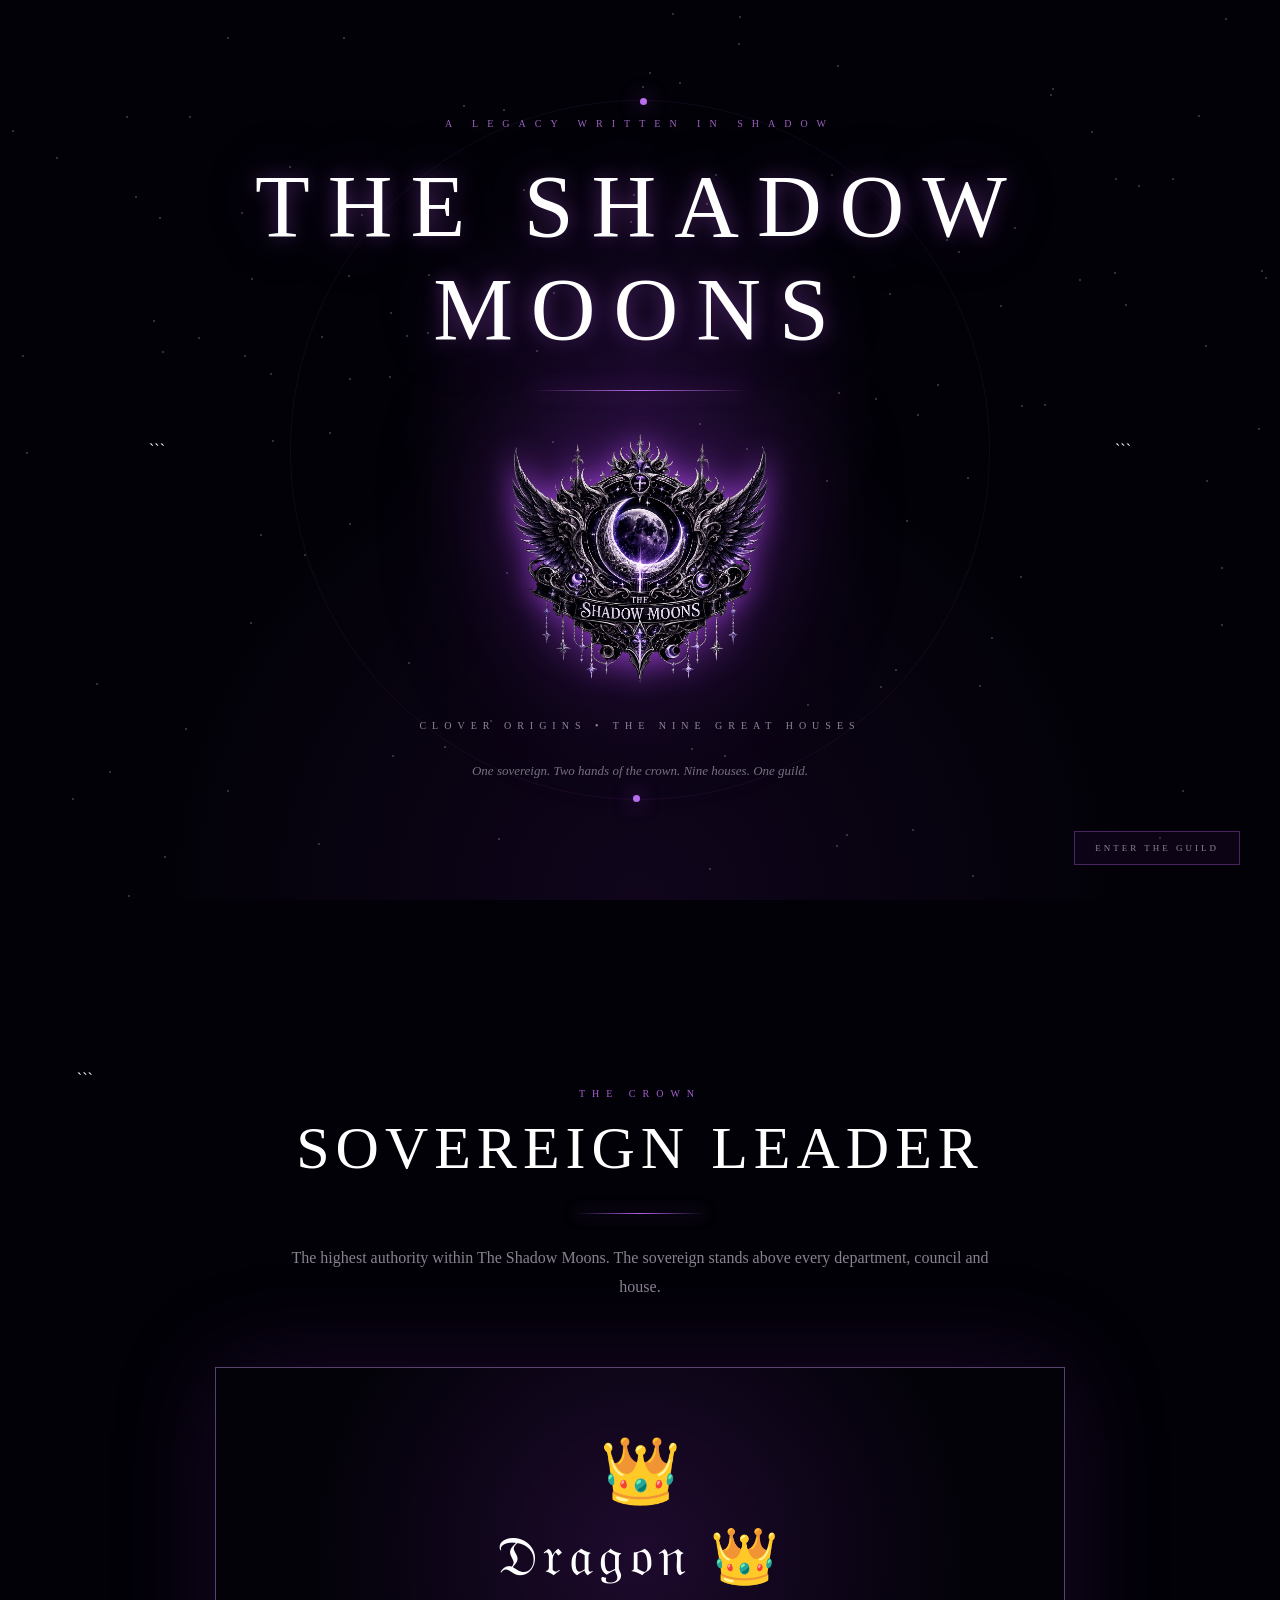
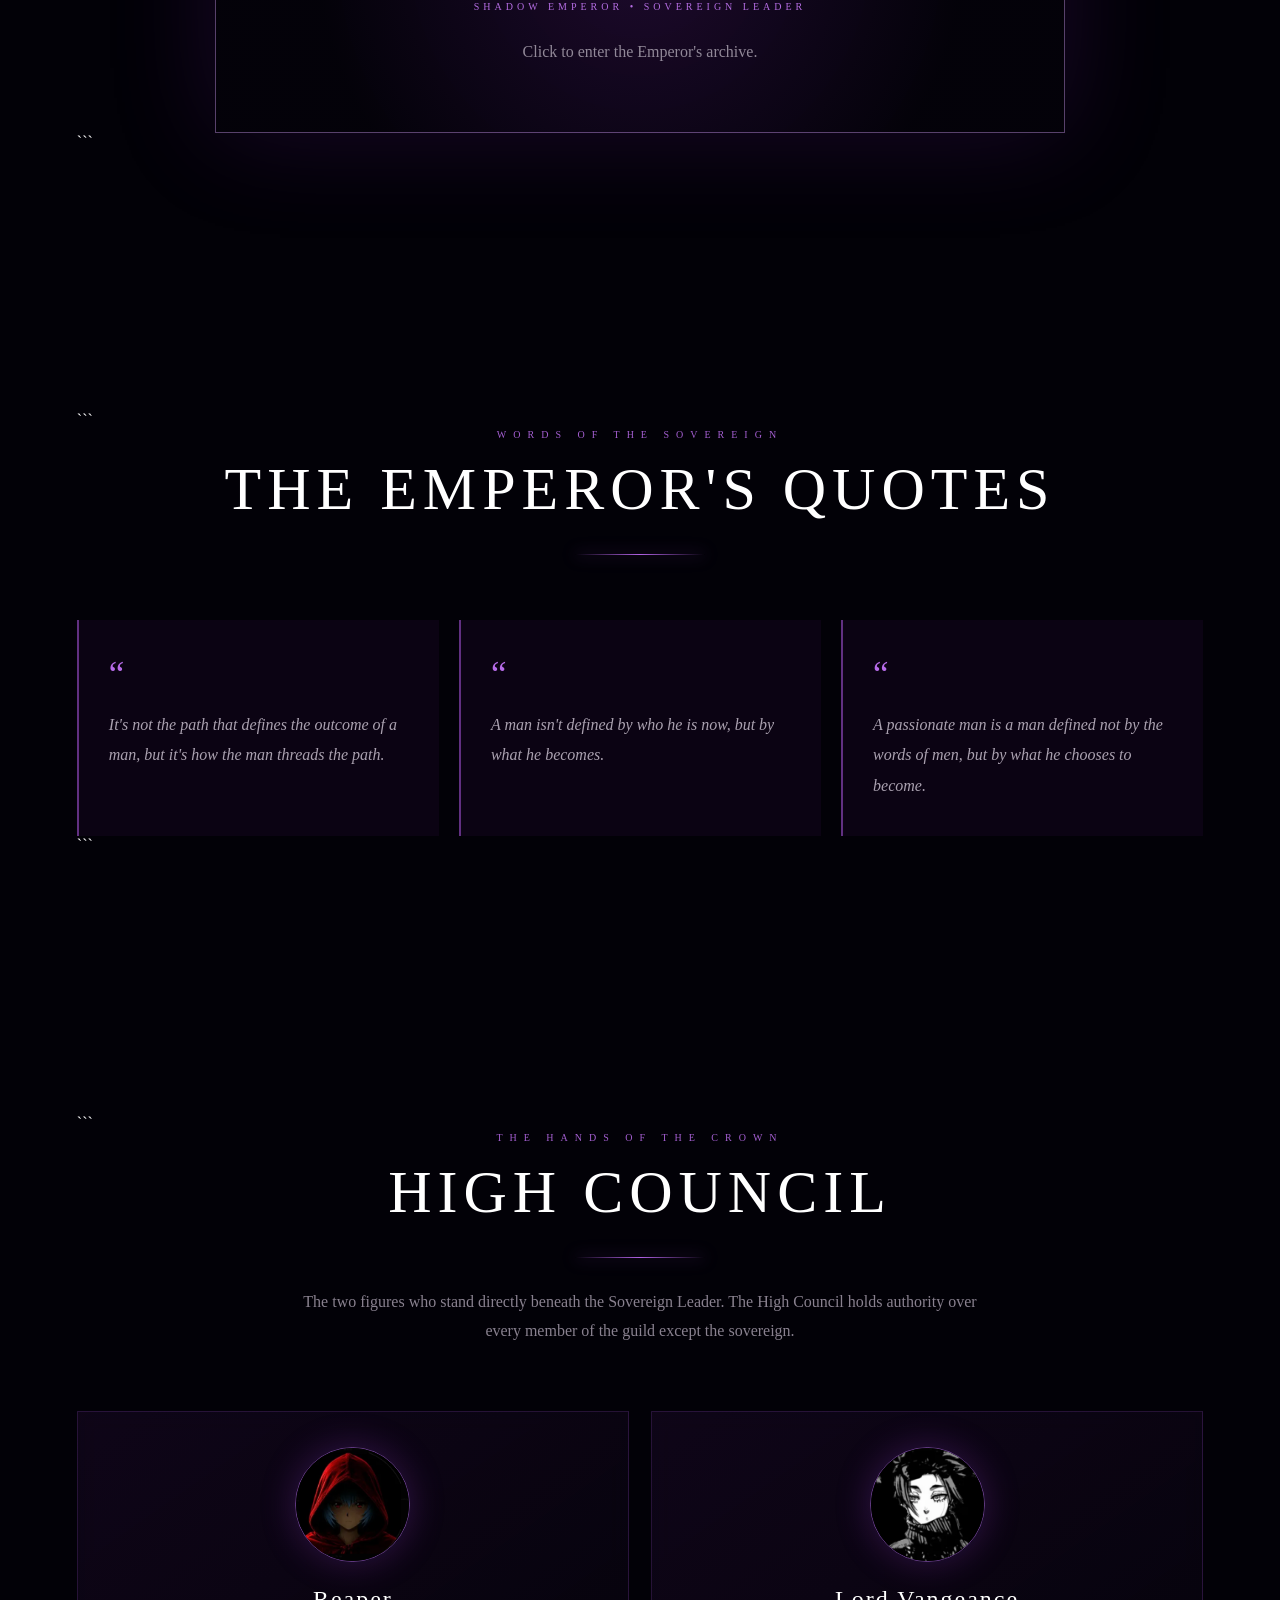
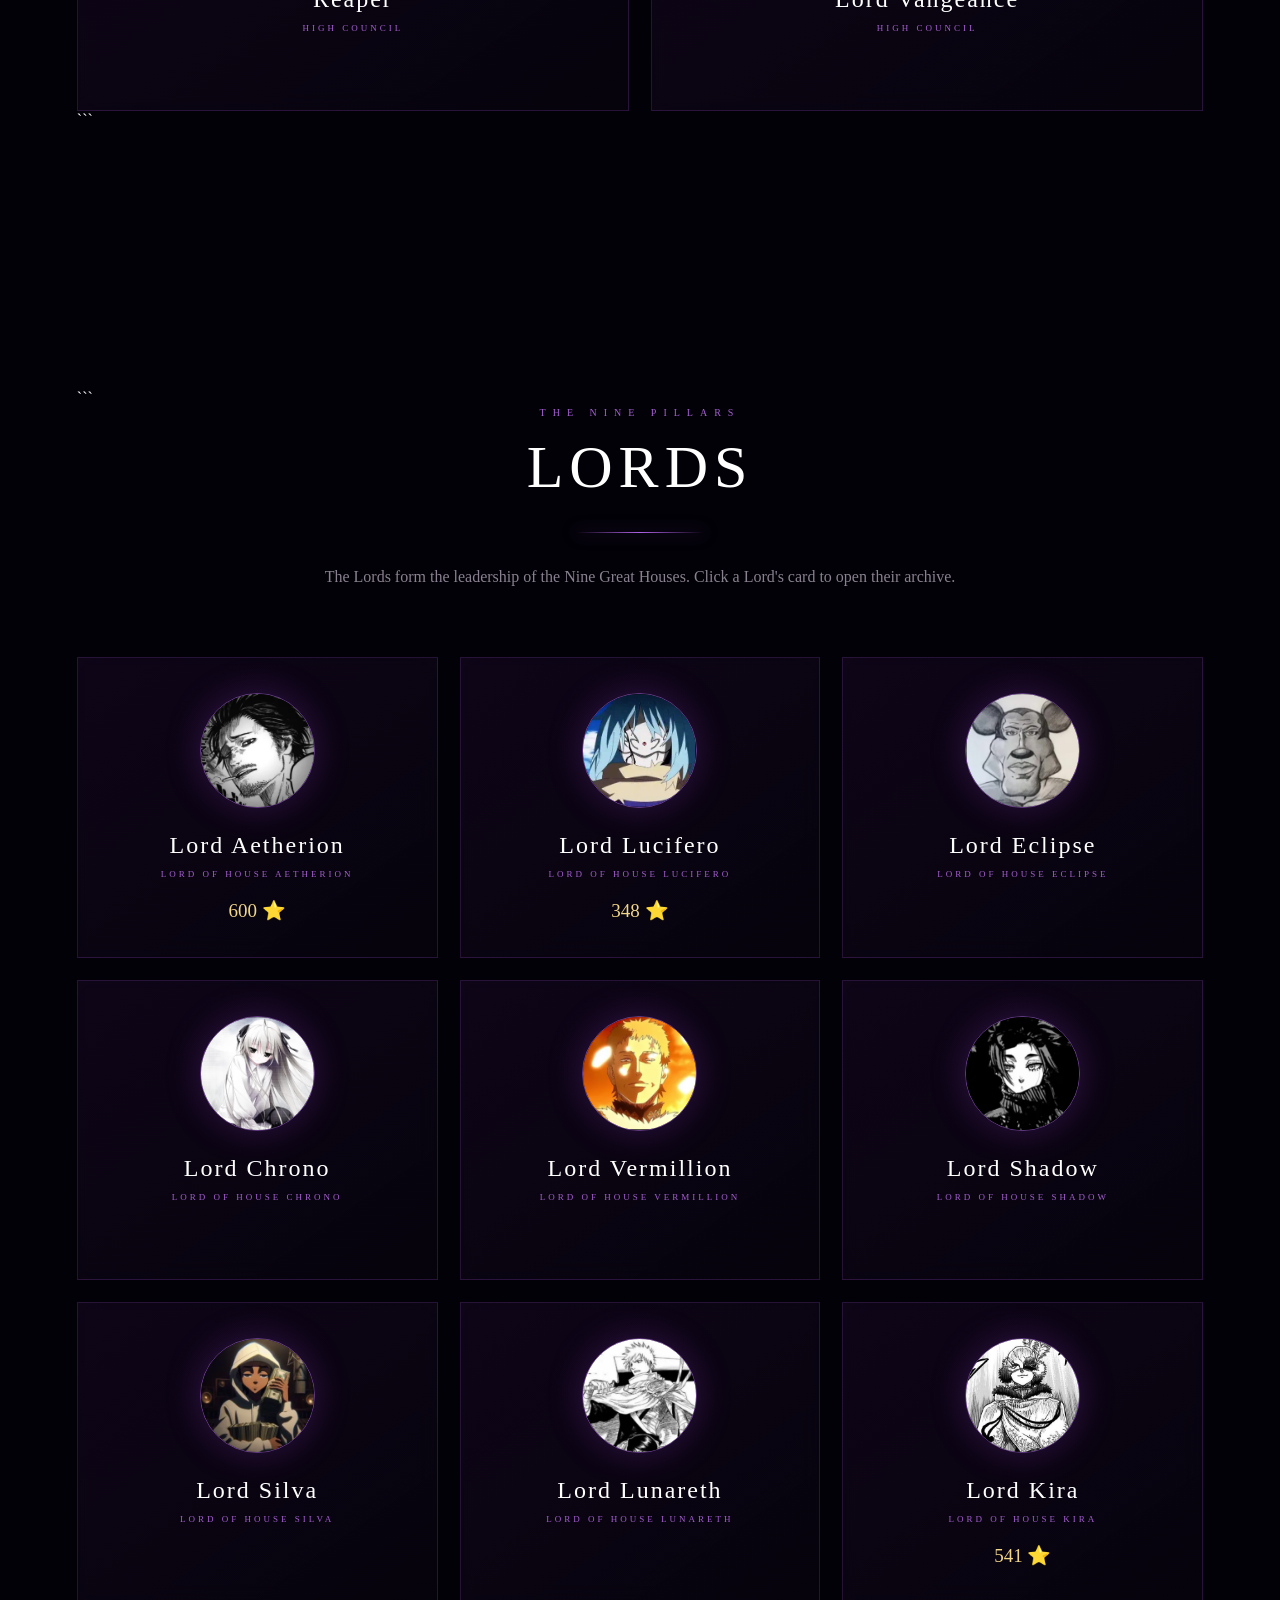
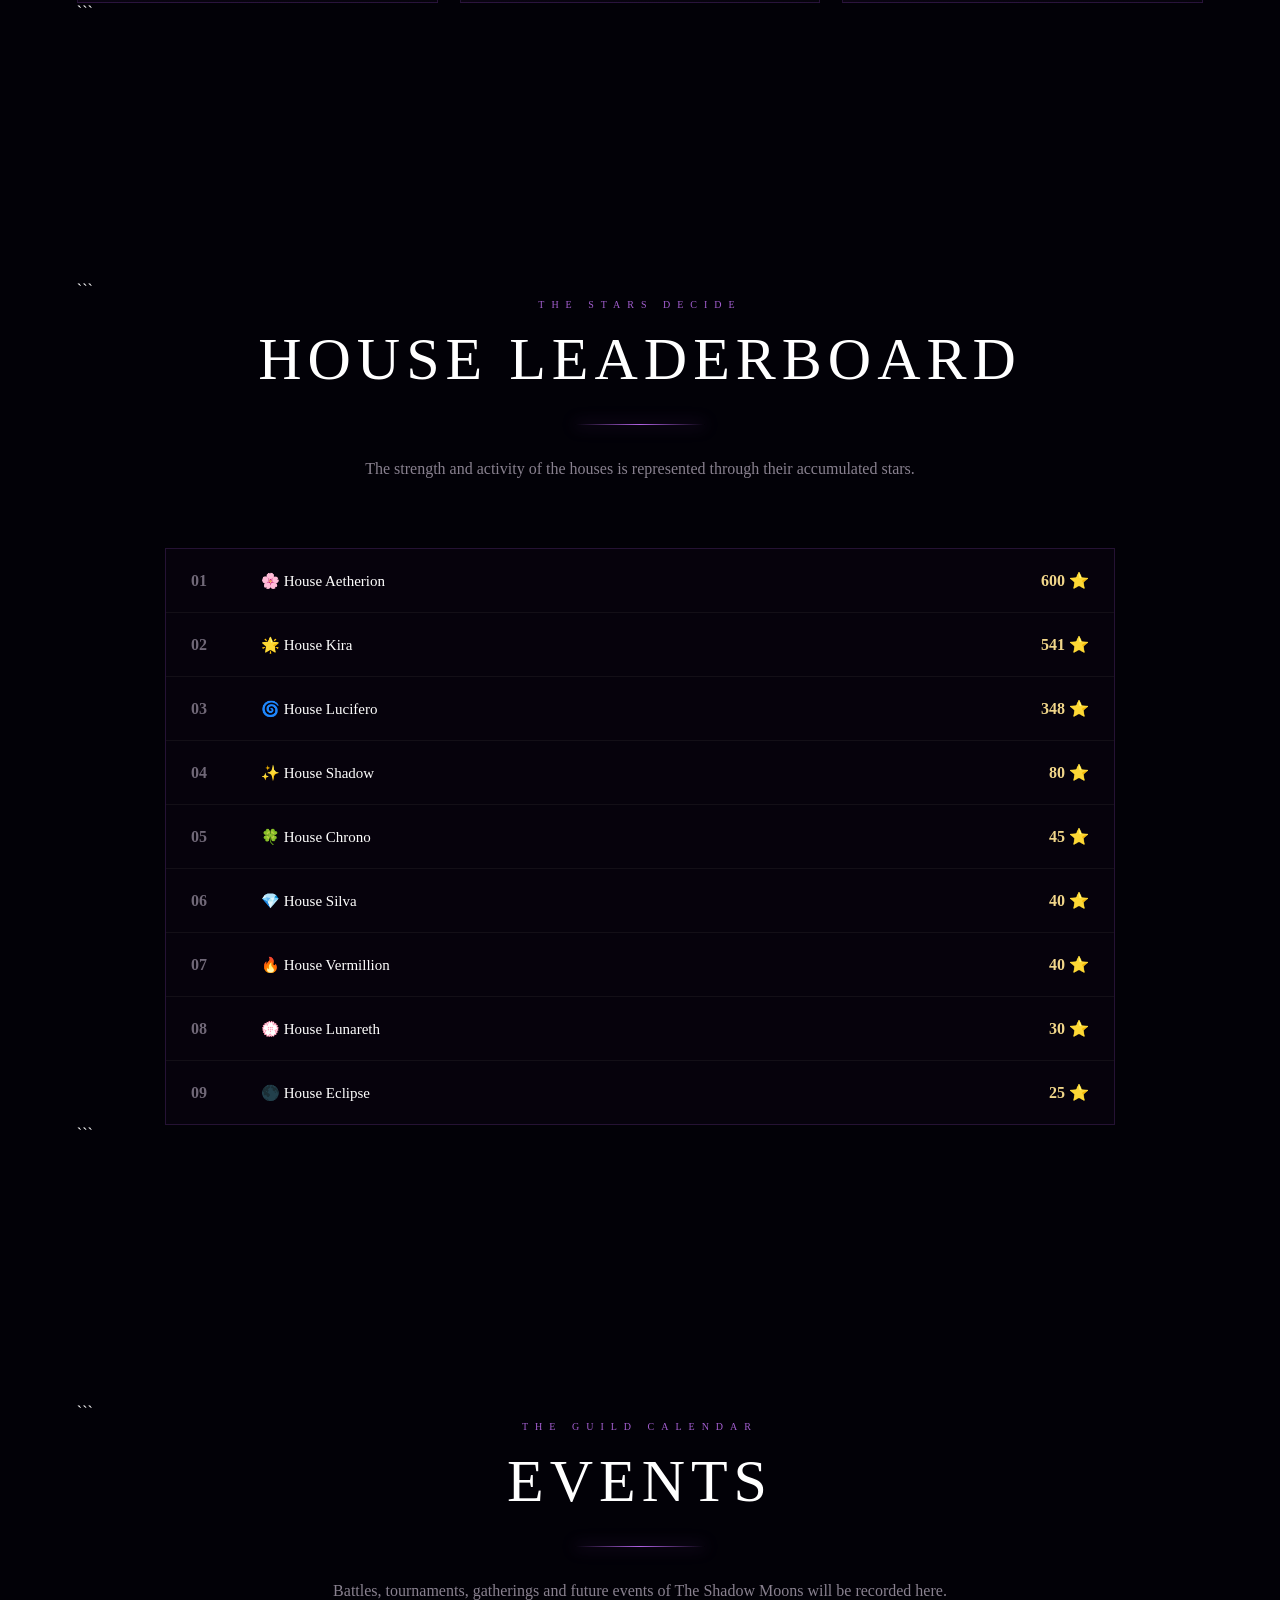
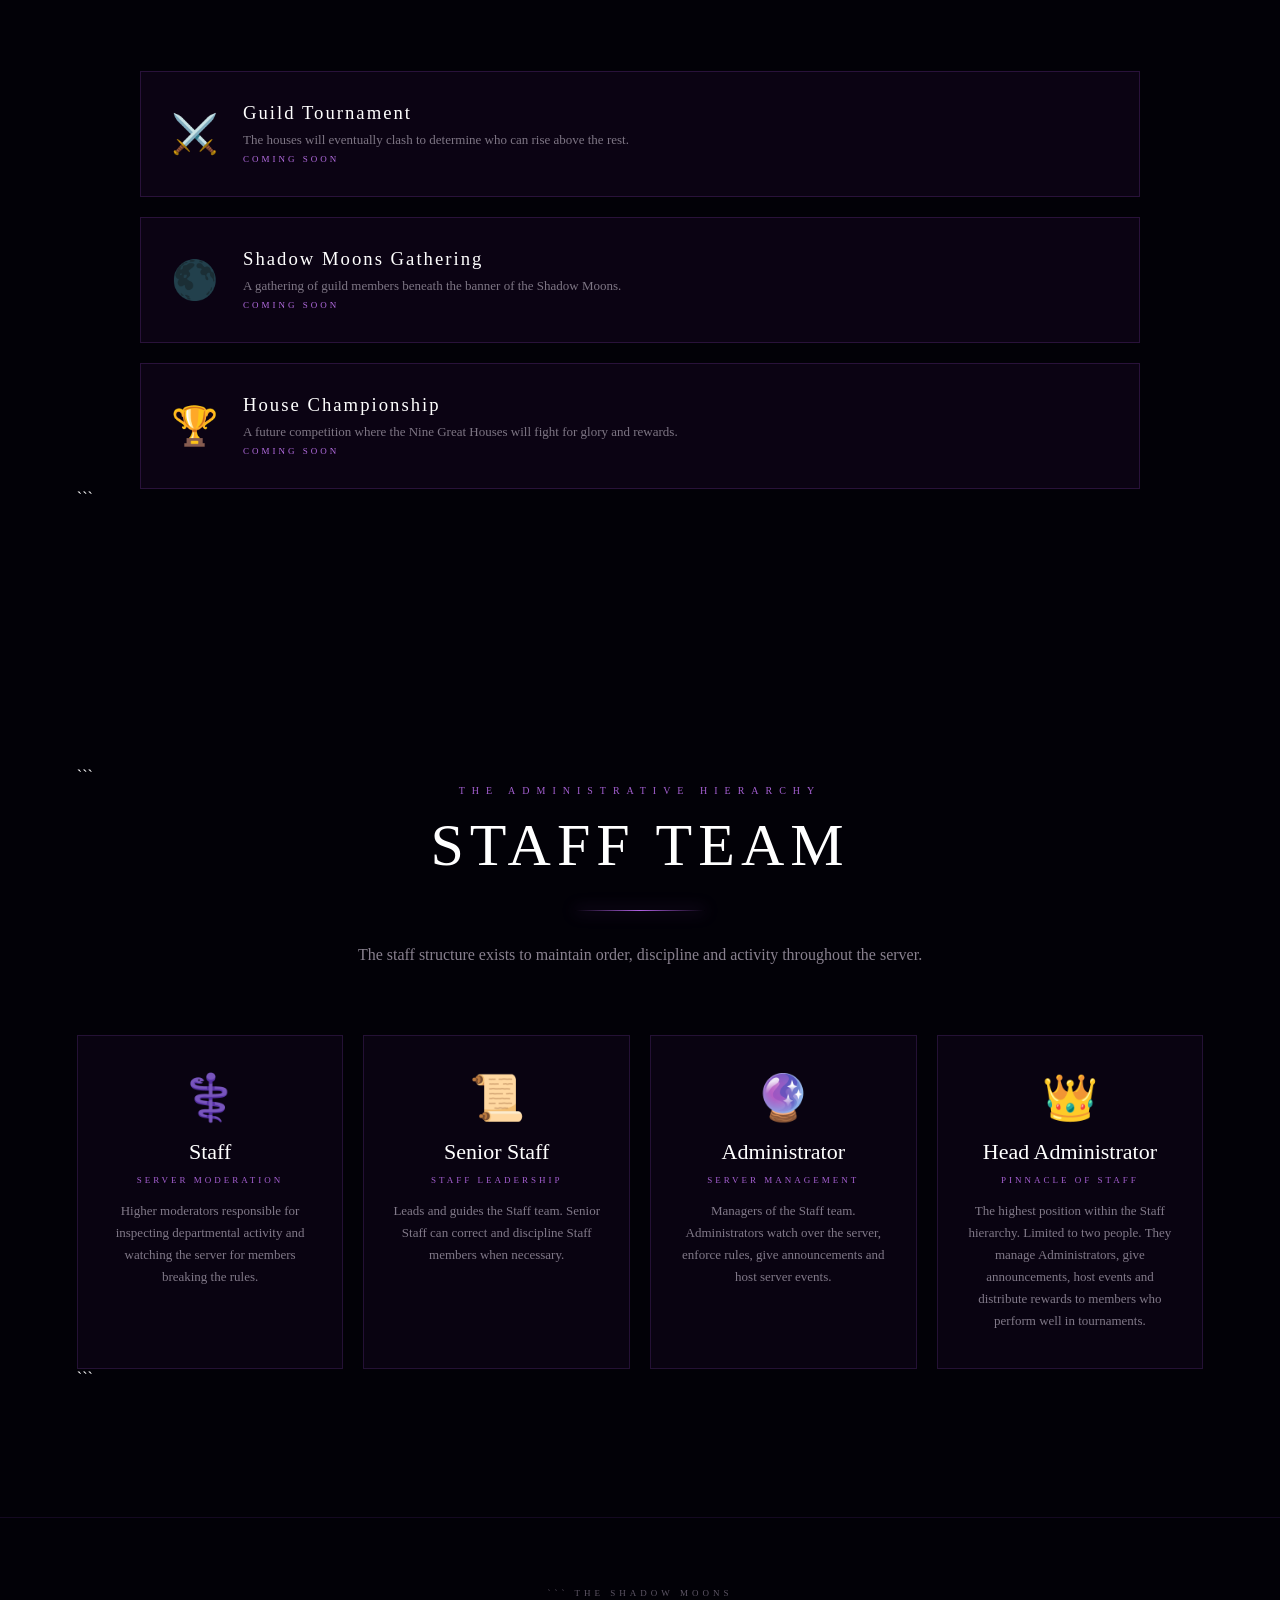
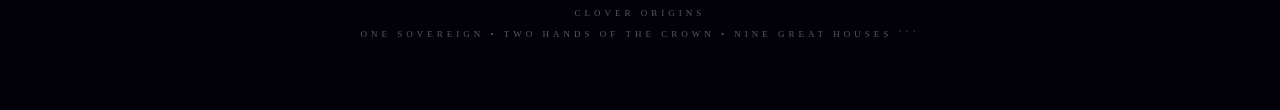
==== commit c1e35599: "Update index.html" ====
--- a/index.html/index.html
+++ b/index.html/index.html
@@ -1,1967 +1,1114 @@
-```html
 <!DOCTYPE html>
+
 <html lang="en">
 <head>
 <meta charset="UTF-8">
 <meta name="viewport" content="width=device-width, initial-scale=1.0">
-
 <title>The Shadow Moons | Clover Origins</title>
 
 <style>
-* {
-    margin: 0;
-    padding: 0;
-    box-sizing: border-box;
-}
-
-html {
-    scroll-behavior: smooth;
-}
-
-body {
-    background: #020107;
-    color: #fff;
-    font-family: Georgia, "Times New Roman", serif;
-    overflow-x: hidden;
-}
-
-body.locked {
-    overflow: hidden;
-}
-
-button,
-a {
-    font-family: inherit;
+*{
+    margin:0;
+    padding:0;
+    box-sizing:border-box;
+}
+
+html{
+    scroll-behavior:smooth;
+}
+
+body{
+    background:#020107;
+    color:#fff;
+    font-family:Georgia,"Times New Roman",serif;
+    overflow-x:hidden;
+}
+
+body.locked{
+    overflow:hidden;
+}
+
+button,a{
+    font-family:inherit;
+}
+
+/* =========================================================
+   INTRO
+========================================================= */
+
+#intro{
+    position:fixed;
+    inset:0;
+    z-index:99999;
+    background:
+        radial-gradient(circle at 50% 45%,rgba(119,45,175,.22),transparent 30%),
+        radial-gradient(circle at 50% 100%,rgba(58,18,91,.25),transparent 45%),
+        #020107;
+    display:flex;
+    justify-content:center;
+    align-items:center;
+    overflow:hidden;
+    transition:opacity 1.8s ease,visibility 1.8s ease;
+}
+
+#intro.hide{
+    opacity:0;
+    visibility:hidden;
+    pointer-events:none;
+}
+
+.intro-stars{
+    position:absolute;
+    inset:0;
+}
+
+.intro-star{
+    position:absolute;
+    width:2px;
+    height:2px;
+    background:#fff;
+    border-radius:50%;
+    opacity:.25;
+    animation:introTwinkle 3s ease-in-out infinite;
+}
+
+@keyframes introTwinkle{
+    0%,100%{opacity:.1;transform:scale(.5)}
+    50%{opacity:1;transform:scale(1.8)}
+}
+
+.intro-orbit{
+    position:absolute;
+    width:700px;
+    height:700px;
+    border:1px solid rgba(184,91,240,.08);
+    border-radius:50%;
+    animation:orbitSpin 18s linear infinite;
+}
+
+.intro-orbit::before,
+.intro-orbit::after{
+    content:"";
+    position:absolute;
+    width:7px;
+    height:7px;
+    border-radius:50%;
+    background:#b96df0;
+    box-shadow:0 0 20px #a84de3;
+}
+
+.intro-orbit::before{
+    top:-3px;
+    left:50%;
+}
+
+.intro-orbit::after{
+    bottom:-3px;
+    right:50%;
+}
+
+@keyframes orbitSpin{
+    to{transform:rotate(360deg)}
+}
+
+.intro-content{
+    position:relative;
+    z-index:5;
+    text-align:center;
+    width:min(950px,90%);
+}
+
+.intro-pretitle{
+    color:#9c63bd;
+    font-size:10px;
+    letter-spacing:9px;
+    text-transform:uppercase;
+    opacity:0;
+    animation:appear 2s ease forwards;
+}
+
+.intro-title{
+    margin-top:25px;
+    font-size:clamp(38px,7vw,90px);
+    font-weight:400;
+    letter-spacing:18px;
+    text-transform:uppercase;
+    opacity:0;
+    text-shadow:
+        0 0 20px rgba(190,105,245,.4),
+        0 0 70px rgba(130,50,190,.3);
+    animation:introTitle 2.5s ease forwards;
+    animation-delay:.8s;
+}
+
+@keyframes introTitle{
+    from{
+        opacity:0;
+        letter-spacing:35px;
+        transform:scale(.85);
+    }
+    to{
+        opacity:1;
+        letter-spacing:18px;
+        transform:scale(1);
+    }
+}
+
+.intro-line{
+    width:0;
+    height:1px;
+    margin:30px auto;
+    background:linear-gradient(90deg,transparent,#bd70f2,transparent);
+    box-shadow:0 0 20px #a54adf;
+    animation:introLine 2s ease forwards;
+    animation-delay:2s;
+}
+
+@keyframes introLine{
+    to{width:220px}
+}
+
+.intro-logo{
+    width:260px;
+    max-width:65vw;
+    margin-top:10px;
+    opacity:0;
+    filter:
+        drop-shadow(0 0 15px rgba(173,74,234,.8))
+        drop-shadow(0 0 60px rgba(115,38,170,.5));
+    animation:logoReveal 3s ease forwards;
+    animation-delay:2.5s;
+}
+
+@keyframes logoReveal{
+    0%{
+        opacity:0;
+        transform:scale(.5) rotate(-8deg);
+        filter:brightness(0) drop-shadow(0 0 0 transparent);
+    }
+    55%{
+        opacity:1;
+        transform:scale(1.08) rotate(2deg);
+    }
+    100%{
+        opacity:1;
+        transform:scale(1) rotate(0);
+    }
+}
+
+.intro-subtitle{
+    margin-top:25px;
+    color:#908699;
+    font-size:10px;
+    letter-spacing:6px;
+    opacity:0;
+    animation:appear 2s ease forwards;
+    animation-delay:4.5s;
+}
+
+.intro-quote{
+    margin:28px auto 0;
+    max-width:650px;
+    color:#777080;
+    font-size:13px;
+    font-style:italic;
+    line-height:1.8;
+    opacity:0;
+    animation:appear 2s ease forwards;
+    animation-delay:5s;
+}
+
+@keyframes appear{
+    to{opacity:1}
+}
+
+.skip{
+    position:absolute;
+    bottom:35px;
+    right:40px;
+    z-index:10;
+    border:1px solid rgba(185,95,240,.35);
+    background:rgba(60,20,90,.18);
+    color:#8e8398;
+    padding:11px 20px;
+    font-size:9px;
+    letter-spacing:3px;
+    text-transform:uppercase;
+    cursor:pointer;
+    transition:.3s;
+}
+
+.skip:hover{
+    color:#fff;
+    border-color:#c57bff;
+    box-shadow:0 0 25px rgba(169,75,228,.3);
 }
 
 /* =========================================================
    BACKGROUND
 ========================================================= */
 
-.space {
-    position: fixed;
-    inset: 0;
-    z-index: -20;
-    overflow: hidden;
-
+.space{
+    position:fixed;
+    inset:0;
+    z-index:-10;
+    overflow:hidden;
     background:
-        radial-gradient(
-            circle at 50% 35%,
-            rgba(119, 40, 180, 0.18),
-            transparent 32%
-        ),
-        radial-gradient(
-            circle at 20% 80%,
-            rgba(76, 26, 125, 0.12),
-            transparent 30%
-        ),
+        radial-gradient(circle at 50% 35%,rgba(105,40,160,.14),transparent 28%),
+        radial-gradient(circle at 15% 80%,rgba(80,25,120,.1),transparent 30%),
         #020107;
 }
 
-.moon {
-    position: absolute;
-
-    width: 650px;
-    height: 650px;
-
-    left: 50%;
-    top: 42%;
-
-    transform: translate(-50%, -50%);
-
-    border-radius: 50%;
-
+.moon{
+    position:absolute;
+    width:620px;
+    height:620px;
+    left:50%;
+    top:43%;
+    transform:translate(-50%,-50%);
+    border-radius:50%;
     background:
-        radial-gradient(
-            circle at 35% 28%,
-            rgba(255,255,255,0.95),
-            rgba(214,207,221,0.8) 28%,
-            rgba(120,110,130,0.55) 58%,
-            rgba(20,15,28,0.98) 100%
-        );
-
-    opacity: 0.16;
-
+        radial-gradient(circle at 35% 30%,
+        rgba(255,255,255,.9),
+        rgba(205,198,214,.8) 28%,
+        rgba(116,105,126,.65) 58%,
+        rgba(25,20,32,.95));
+    opacity:.14;
     box-shadow:
-        0 0 40px rgba(225,215,235,0.25),
-        0 0 130px rgba(137,62,190,0.22),
-        0 0 230px rgba(93,34,142,0.16);
-
-    animation: moonFloat 12s ease-in-out infinite,
-               moonPulse 7s ease-in-out infinite;
-}
-
-@keyframes moonFloat {
-    0%,100% {
-        transform: translate(-50%, -50%) scale(1);
-    }
-
-    50% {
-        transform: translate(-50%, -52%) scale(1.04);
-    }
-}
-
-@keyframes moonPulse {
-    0%,100% {
-        opacity: 0.12;
-    }
-
-    50% {
-        opacity: 0.21;
-    }
-}
-
-.moon-glow {
-    position: absolute;
-
-    width: 950px;
-    height: 950px;
-
-    left: 50%;
-    top: 42%;
-
-    transform: translate(-50%, -50%);
-
-    border-radius: 50%;
-
-    background:
-        radial-gradient(
-            circle,
-            rgba(155,72,210,0.12),
-            transparent 65%
-        );
-
-    animation: glowPulse 8s ease-in-out infinite;
-}
-
-@keyframes glowPulse {
-    0%,100% {
-        transform: translate(-50%, -50%) scale(0.9);
-    }
-
-    50% {
-        transform: translate(-50%, -50%) scale(1.1);
-    }
-}
-
-.stars,
-.particles {
-    position: absolute;
-    inset: 0;
-}
-
-.star {
-    position: absolute;
-
-    width: 2px;
-    height: 2px;
-
-    background: white;
-    border-radius: 50%;
-
-    animation:
-        starMove linear infinite,
-        starTwinkle ease-in-out infinite;
-}
-
-@keyframes starMove {
-    from {
-        transform: translate(0, 0);
-    }
-
-    to {
-        transform: translate(30px, -120px);
-    }
-}
-
-@keyframes starTwinkle {
-    0%,100% {
-        opacity: 0.15;
-        transform: scale(0.6);
-    }
-
-    50% {
-        opacity: 1;
-        transform: scale(1.5);
-    }
-}
-
-.particle {
-    position: absolute;
-
-    width: 3px;
-    height: 3px;
-
-    border-radius: 50%;
-
-    background: #a95ee4;
-
-    box-shadow:
-        0 0 8px #a95ee4,
-        0 0 20px rgba(169,94,228,0.5);
-
-    animation: particleRise linear infinite;
-}
-
-@keyframes particleRise {
-    0% {
-        transform: translateY(110vh);
-        opacity: 0;
-    }
-
-    10% {
-        opacity: 0.6;
-    }
-
-    90% {
-        opacity: 0.35;
-    }
-
-    100% {
-        transform: translateY(-20vh) translateX(80px);
-        opacity: 0;
+        0 0 40px rgba(220,210,230,.2),
+        0 0 130px rgba(130,65,180,.2);
+    animation:moonFloat 12s ease-in-out infinite,moonPulse 7s ease-in-out infinite;
+}
+
+@keyframes moonFloat{
+    0%,100%{transform:translate(-50%,-50%) scale(1)}
+    50%{transform:translate(-50%,-53%) scale(1.04)}
+}
+
+@keyframes moonPulse{
+    0%,100%{opacity:.11}
+    50%{opacity:.2}
+}
+
+.moon-glow{
+    position:absolute;
+    width:950px;
+    height:950px;
+    left:50%;
+    top:43%;
+    transform:translate(-50%,-50%);
+    border-radius:50%;
+    background:radial-gradient(circle,rgba(145,65,200,.1),transparent 65%);
+    animation:glow 8s ease-in-out infinite;
+}
+
+@keyframes glow{
+    0%,100%{transform:translate(-50%,-50%) scale(.9)}
+    50%{transform:translate(-50%,-50%) scale(1.1)}
+}
+
+.stars,.particles{
+    position:absolute;
+    inset:0;
+}
+
+.star{
+    position:absolute;
+    width:2px;
+    height:2px;
+    background:white;
+    border-radius:50%;
+    opacity:.4;
+    animation:starMove linear infinite,starTwinkle ease-in-out infinite;
+}
+
+@keyframes starMove{
+    to{transform:translateY(-120px) translateX(30px)}
+}
+
+@keyframes starTwinkle{
+    0%,100%{opacity:.1;transform:scale(.6)}
+    50%{opacity:1;transform:scale(1.5)}
+}
+
+.particle{
+    position:absolute;
+    width:3px;
+    height:3px;
+    border-radius:50%;
+    background:#a95ee4;
+    box-shadow:0 0 8px #a95ee4,0 0 18px rgba(169,94,228,.5);
+    opacity:.5;
+    animation:particle linear infinite;
+}
+
+@keyframes particle{
+    0%{
+        transform:translateY(110vh);
+        opacity:0;
+    }
+    10%{opacity:.6}
+    90%{opacity:.4}
+    100%{
+        transform:translateY(-20vh) translateX(80px);
+        opacity:0;
     }
 }
 
 /* =========================================================
-   INTRO
+   NAV
 ========================================================= */
 
-#intro {
-    position: fixed;
-    inset: 0;
-
-    z-index: 9999;
-
-    display: flex;
-    align-items: center;
-    justify-content: center;
-
-    background:
-        radial-gradient(
-            circle at center,
-            rgba(104,36,151,0.24),
-            transparent 40%
-        ),
-        #020107;
-
-    transition:
-        opacity 1.5s ease,
-        visibility 1.5s ease;
-}
-
-#intro.hidden {
-    opacity: 0;
-    visibility: hidden;
-    pointer-events: none;
-}
-
-.intro-stars {
-    position: absolute;
-    inset: 0;
-}
-
-.intro-star {
-    position: absolute;
-
-    width: 2px;
-    height: 2px;
-
-    border-radius: 50%;
-
-    background: white;
-
-    animation: introTwinkle ease-in-out infinite;
-}
-
-@keyframes introTwinkle {
-    0%,100% {
-        opacity: 0.1;
-    }
-
-    50% {
-        opacity: 1;
-    }
-}
-
-.intro-content {
-    position: relative;
-    z-index: 5;
-
-    text-align: center;
-
-    width: min(900px, 90%);
-}
-
-.intro-small {
-    color: #9e94a8;
-
-    font-size: 10px;
-
-    letter-spacing: 7px;
-
-    text-transform: uppercase;
-
-    animation: introFade 2s ease forwards;
-}
-
-.intro-logo {
-    width: 270px;
-    max-width: 65vw;
-
-    margin-top: 30px;
-
-    opacity: 0;
-
-    filter:
-        drop-shadow(0 0 20px rgba(174,80,235,0.8))
-        drop-shadow(0 0 70px rgba(115,40,170,0.45));
-
-    animation:
-        logoReveal 3s ease forwards;
-
-    animation-delay: 1.3s;
-}
-
-@keyframes logoReveal {
-    0% {
-        opacity: 0;
-        transform: scale(0.55) rotate(-5deg);
-        filter: brightness(0);
-    }
-
-    50% {
-        opacity: 1;
-        transform: scale(1.08) rotate(1deg);
-    }
-
-    100% {
-        opacity: 1;
-        transform: scale(1) rotate(0);
-    }
-}
-
-.intro-title {
-    margin-top: 25px;
-
-    font-size: clamp(30px, 6vw, 70px);
-
-    font-weight: 400;
-
-    letter-spacing: 14px;
-
-    text-transform: uppercase;
-
-    opacity: 0;
-
-    animation:
-        titleReveal 2.5s ease forwards;
-
-    animation-delay: 3.4s;
-
-    text-shadow:
-        0 0 20px rgba(197,117,255,0.4),
-        0 0 70px rgba(128,49,190,0.25);
-}
-
-@keyframes titleReveal {
-    from {
-        opacity: 0;
-        letter-spacing: 30px;
-    }
-
-    to {
-        opacity: 1;
-        letter-spacing: 14px;
-    }
-}
-
-.intro-line {
-    width: 180px;
-    height: 1px;
-
-    margin: 25px auto;
-
-    background:
-        linear-gradient(
-            90deg,
-            transparent,
-            #bd6bff,
-            transparent
-        );
-
-    box-shadow:
-        0 0 20px rgba(189,107,255,0.8);
-
-    opacity: 0;
-
-    animation: lineReveal 2s ease forwards;
-
-    animation-delay: 4.5s;
-}
-
-@keyframes lineReveal {
-    to {
-        opacity: 1;
-    }
-}
-
-.intro-subtitle {
-    color: #82798b;
-
-    font-size: 10px;
-
-    letter-spacing: 6px;
-
-    opacity: 0;
-
-    animation: fadeIn 2s ease forwards;
-
-    animation-delay: 5s;
-}
-
-@keyframes fadeIn {
-    to {
-        opacity: 1;
-    }
-}
-
-.skip-intro {
-    position: absolute;
-
-    right: 35px;
-    bottom: 30px;
-
-    padding: 10px 18px;
-
-    border: 1px solid rgba(186,100,246,0.4);
-
-    background: rgba(70,25,100,0.15);
-
-    color: #8d8495;
-
-    cursor: pointer;
-
-    font-size: 9px;
-
-    letter-spacing: 3px;
-
-    text-transform: uppercase;
-
-    transition: 0.3s;
-}
-
-.skip-intro:hover {
-    color: white;
-
-    border-color: #c478ff;
-
-    box-shadow:
-        0 0 25px rgba(168,76,226,0.3);
-}
-
-/* =========================================================
-   NAVIGATION
-========================================================= */
-
-nav {
-    position: fixed;
-
-    top: 0;
-    left: 0;
-
-    width: 100%;
-    height: 82px;
-
-    z-index: 500;
-
-    display: flex;
-
-    align-items: center;
-    justify-content: space-between;
-
-    padding: 0 6%;
-
-    background:
-        linear-gradient(
-            to bottom,
-            rgba(2,1,7,0.95),
-            rgba(2,1,7,0)
-        );
-
-    backdrop-filter: blur(8px);
-}
-
-.nav-logo {
-    display: flex;
-    align-items: center;
-
-    gap: 12px;
-
-    font-size: 13px;
-
-    letter-spacing: 4px;
-
-    font-weight: bold;
-}
-
-.nav-logo img {
-    width: 44px;
-    height: 44px;
-
-    object-fit: contain;
-
-    filter:
-        drop-shadow(0 0 10px rgba(154,67,215,0.8));
-}
-
-.nav-links {
-    display: flex;
-    gap: 25px;
-}
-
-.nav-links a {
-    color: #aaa2b0;
-
-    text-decoration: none;
-
-    font-size: 9px;
-
-    letter-spacing: 2px;
-
-    text-transform: uppercase;
-
-    transition: 0.3s;
-}
-
-.nav-links a:hover {
-    color: #c478ff;
-
-    text-shadow:
-        0 0 15px rgba(196,120,255,0.7);
-}
-
-.discord-nav {
-    color: #c478ff !important;
+nav{
+    position:fixed;
+    top:0;
+    left:0;
+    width:100%;
+    height:82px;
+    z-index:1000;
+    display:flex;
+    align-items:center;
+    justify-content:space-between;
+    padding:0 6%;
+    background:linear-gradient(to bottom,rgba(2,1,7,.95),transparent);
+    backdrop-filter:blur(8px);
+}
+
+.nav-logo{
+    display:flex;
+    align-items:center;
+    gap:12px;
+    font-size:13px;
+    letter-spacing:4px;
+    font-weight:bold;
+}
+
+.nav-logo img{
+    width:44px;
+    height:44px;
+    object-fit:contain;
+    filter:drop-shadow(0 0 10px rgba(160,70,220,.8));
+}
+
+.nav-links{
+    display:flex;
+    gap:25px;
+}
+
+.nav-links a{
+    color:#aaa2b0;
+    text-decoration:none;
+    font-size:9px;
+    letter-spacing:2px;
+    text-transform:uppercase;
+    transition:.3s;
+}
+
+.nav-links a:hover{
+    color:#d083ff;
+    text-shadow:0 0 15px rgba(196,120,255,.8);
 }
 
 /* =========================================================
    GENERAL
 ========================================================= */
 
-section {
-    position: relative;
-}
-
-.hero {
-    min-height: 100vh;
-
-    display: flex;
-
-    align-items: center;
-    justify-content: center;
-
-    text-align: center;
-
-    padding: 130px 20px 80px;
-}
-
-.hero-content {
-    max-width: 1000px;
-}
-
-.hero-logo {
-    width: 270px;
-    max-width: 65vw;
-
-    margin-bottom: 30px;
-
+section{
+    position:relative;
+    max-width:1500px;
+    margin:auto;
+    padding:130px 6%;
+}
+
+.hero{
+    min-height:100vh;
+    display:flex;
+    align-items:center;
+    justify-content:center;
+    text-align:center;
+    padding-top:120px;
+}
+
+.hero-content{
+    max-width:1000px;
+}
+
+.hero-logo{
+    width:280px;
+    max-width:65vw;
     filter:
-        drop-shadow(0 0 15px rgba(153,68,214,0.7))
-        drop-shadow(0 0 50px rgba(120,40,180,0.3));
-
-    animation: heroFloat 6s ease-in-out infinite;
-}
-
-@keyframes heroFloat {
-    0%,100% {
-        transform: translateY(0);
-    }
-
-    50% {
-        transform: translateY(-12px);
-    }
-}
-
-.eyebrow {
-    color: #a45fd1;
-
-    font-size: 10px;
-
-    letter-spacing: 7px;
-
-    text-transform: uppercase;
-}
-
-h1 {
-    margin-top: 18px;
-
-    font-size: clamp(42px, 8vw, 94px);
-
-    font-weight: 400;
-
-    letter-spacing: 9px;
-
-    line-height: 1;
-
-    text-transform: uppercase;
-
-    text-shadow:
-        0 0 20px rgba(190,112,245,0.3),
-        0 0 60px rgba(130,50,190,0.2);
-}
-
-.divider {
-    width: 120px;
-    height: 1px;
-
-    margin: 30px auto;
-
-    background:
-        linear-gradient(
-            90deg,
-            transparent,
-            #b061e4,
-            transparent
-        );
-
-    box-shadow:
-        0 0 15px rgba(176,97,228,0.7);
-}
-
-.tagline {
-    max-width: 650px;
-
-    margin: auto auto 38px;
-
-    color: #aaa2b1;
-
-    font-size: 16px;
-
-    line-height: 1.8;
-
-    letter-spacing: 1px;
-}
-
-.hero-buttons {
-    display: flex;
-
-    justify-content: center;
-
-    gap: 14px;
-
-    flex-wrap: wrap;
-}
-
-.btn {
-    display: inline-block;
-
-    padding: 14px 25px;
-
-    border: 1px solid rgba(177,91,232,0.5);
-
-    background: rgba(100,38,140,0.13);
-
-    color: white;
-
-    text-decoration: none;
-
-    cursor: pointer;
-
-    font-size: 9px;
-
-    letter-spacing: 3px;
-
-    text-transform: uppercase;
-
-    transition: 0.4s ease;
-
-    backdrop-filter: blur(5px);
-}
-
-.btn:hover {
-    transform: translateY(-4px);
-
-    border-color: #c47aff;
-
-    box-shadow:
-        0 0 25px rgba(168,76,226,0.3);
-}
-
-.discord-btn {
-    background: rgba(117,45,167,0.3);
-
-    border-color: rgba(196,120,255,0.75);
+        drop-shadow(0 0 12px rgba(149,64,210,.7))
+        drop-shadow(0 0 40px rgba(120,40,180,.35));
+    animation:heroFloat 6s ease-in-out infinite;
+}
+
+@keyframes heroFloat{
+    0%,100%{transform:translateY(0)}
+    50%{transform:translateY(-12px)}
+}
+
+.eyebrow{
+    color:#a45fd1;
+    font-size:10px;
+    letter-spacing:7px;
+    text-transform:uppercase;
+}
+
+h1{
+    margin-top:20px;
+    font-size:clamp(42px,8vw,94px);
+    letter-spacing:9px;
+    font-weight:400;
+    text-transform:uppercase;
+}
+
+.divider{
+    width:130px;
+    height:1px;
+    margin:30px auto;
+    background:linear-gradient(90deg,transparent,#b061e4,transparent);
+    box-shadow:0 0 15px rgba(176,97,228,.7);
+}
+
+.tagline{
+    color:#aaa2b1;
+    max-width:620px;
+    margin:auto;
+    font-size:17px;
+    line-height:1.9;
+}
+
+.buttons{
+    display:flex;
+    justify-content:center;
+    gap:14px;
+    flex-wrap:wrap;
+    margin-top:35px;
+}
+
+.btn{
+    padding:14px 25px;
+    border:1px solid rgba(177,91,232,.5);
+    background:rgba(100,38,140,.12);
+    color:#fff;
+    text-decoration:none;
+    font-size:9px;
+    letter-spacing:3px;
+    text-transform:uppercase;
+    cursor:pointer;
+    transition:.4s;
+}
+
+.btn:hover{
+    transform:translateY(-4px);
+    border-color:#c47aff;
+    box-shadow:0 0 25px rgba(168,76,226,.3);
+}
+
+.primary{
+    background:rgba(117,45,167,.3);
+}
+
+.heading{
+    text-align:center;
+    margin-bottom:65px;
+}
+
+.heading h2{
+    margin-top:15px;
+    font-size:clamp(32px,5vw,60px);
+    letter-spacing:6px;
+    font-weight:400;
+    text-transform:uppercase;
+}
+
+.heading p{
+    max-width:700px;
+    margin:auto;
+    color:#89818f;
+    line-height:1.8;
 }
 
 /* =========================================================
-   SECTION HEADINGS
+   CARDS
 ========================================================= */
 
-.content-section {
-    padding: 130px 6%;
-
-    max-width: 1500px;
-
-    margin: auto;
-}
-
-.section-heading {
-    text-align: center;
-
-    margin-bottom: 65px;
-}
-
-.section-heading h2 {
-    margin-top: 15px;
-
-    font-size: clamp(32px, 5vw, 58px);
-
-    font-weight: 400;
-
-    letter-spacing: 6px;
-
-    text-transform: uppercase;
-}
-
-.section-heading p {
-    max-width: 680px;
-
-    margin: auto;
-
-    color: #8f8798;
-
-    font-size: 14px;
-
-    line-height: 1.8;
+.cards{
+    display:grid;
+    grid-template-columns:repeat(auto-fit,minmax(270px,1fr));
+    gap:22px;
+}
+
+.card{
+    position:relative;
+    min-height:300px;
+    padding:35px 25px;
+    text-align:center;
+    border:1px solid rgba(161,83,214,.2);
+    background:linear-gradient(145deg,rgba(80,30,110,.17),rgba(8,4,15,.7));
+    backdrop-filter:blur(12px);
+    cursor:pointer;
+    overflow:hidden;
+    transition:.5s;
+}
+
+.card::before{
+    content:"";
+    position:absolute;
+    inset:0;
+    background:radial-gradient(circle at center,rgba(180,90,240,.14),transparent 60%);
+    opacity:0;
+    transition:.5s;
+}
+
+.card:hover::before{
+    opacity:1;
+}
+
+.card:hover{
+    transform:translateY(-12px) scale(1.02);
+    border-color:rgba(196,120,255,.65);
+    box-shadow:0 20px 60px rgba(90,30,130,.3);
+}
+
+.card img{
+    position:relative;
+    z-index:2;
+    width:115px;
+    height:115px;
+    object-fit:cover;
+    border-radius:50%;
+    border:1px solid rgba(196,120,255,.5);
+    box-shadow:0 0 35px rgba(140,55,190,.3);
+    margin-bottom:20px;
+    transition:.5s;
+}
+
+.card:hover img{
+    transform:scale(1.07);
+    box-shadow:0 0 45px rgba(175,75,230,.5);
+}
+
+.card .symbol{
+    position:relative;
+    z-index:2;
+    font-size:44px;
+    margin-bottom:15px;
+}
+
+.card h3{
+    position:relative;
+    z-index:2;
+    font-size:24px;
+    font-weight:400;
+    letter-spacing:2px;
+}
+
+.card .role{
+    position:relative;
+    z-index:2;
+    display:block;
+    margin-top:10px;
+    color:#a45fd1;
+    font-size:9px;
+    letter-spacing:3px;
+    text-transform:uppercase;
+}
+
+.card .stars{
+    position:relative;
+    z-index:2;
+    margin-top:20px;
+    color:#f1d68a;
+    font-size:19px;
 }
 
 /* =========================================================
    SOVEREIGN
 ========================================================= */
 
-.sovereign-section {
-    padding-top: 150px;
-}
-
-.sovereign-card {
-    position: relative;
-
-    max-width: 1000px;
-
-    margin: auto;
-
-    padding: 65px 45px;
-
-    text-align: center;
-
-    overflow: hidden;
-
-    border: 1px solid rgba(214,165,255,0.45);
-
+.sovereign-section{
+    padding-top:170px;
+}
+
+.sovereign-card{
+    max-width:850px;
+    margin:auto;
+    padding:65px 40px;
+    text-align:center;
+    border:1px solid rgba(214,161,255,.4);
     background:
-        radial-gradient(
-            circle at center,
-            rgba(110,40,160,0.25),
-            rgba(5,2,10,0.9) 70%
-        );
-
-    box-shadow:
-        0 0 100px rgba(123,45,170,0.18),
-        inset 0 0 80px rgba(140,50,190,0.05);
-
-    cursor: pointer;
-
-    transition: 0.5s ease;
-}
-
-.sovereign-card::before {
-    content: "";
-
-    position: absolute;
-
-    inset: -100%;
-
-    background:
-        conic-gradient(
-            transparent,
-            rgba(203,130,255,0.2),
-            transparent,
-            rgba(203,130,255,0.12),
-            transparent
-        );
-
-    animation: sovereignRotate 8s linear infinite;
-}
-
-@keyframes sovereignRotate {
-    to {
-        transform: rotate(360deg);
-    }
-}
-
-.sovereign-card:hover {
-    transform: translateY(-8px);
-
-    border-color: #d28aff;
-
-    box-shadow:
-        0 0 100px rgba(147,57,205,0.3);
-}
-
-.sovereign-inner {
-    position: relative;
-    z-index: 2;
-}
-
-.sovereign-pfp {
-    width: 150px;
-    height: 150px;
-
-    object-fit: cover;
-
-    border-radius: 50%;
-
-    border: 2px solid rgba(210,138,255,0.65);
-
-    box-shadow:
-        0 0 30px rgba(169,83,230,0.45),
-        0 0 70px rgba(120,40,180,0.25);
-
-    margin-bottom: 25px;
-}
-
-.sovereign-title {
-    color: #c27aff;
-
-    font-size: 10px;
-
-    letter-spacing: 6px;
-
-    text-transform: uppercase;
-}
-
-.sovereign-card h3 {
-    margin-top: 15px;
-
-    font-size: clamp(30px, 5vw, 52px);
-
-    font-weight: 400;
-
-    letter-spacing: 3px;
-}
-
-.sovereign-card .role {
-    margin-top: 10px;
-
-    color: #aaa0b2;
-
-    font-size: 14px;
-
-    letter-spacing: 2px;
-}
-
-.sovereign-message {
-    max-width: 700px;
-
-    margin: 30px auto 0;
-
-    color: #a79eae;
-
-    line-height: 1.9;
-
-    font-size: 15px;
-}
-
-.click-hint {
-    display: block;
-
-    margin-top: 25px;
-
-    color: #665d70;
-
-    font-size: 8px;
-
-    letter-spacing: 3px;
-
-    text-transform: uppercase;
+        radial-gradient(circle at center,rgba(113,40,160,.25),rgba(4,2,10,.9) 70%);
+    box-shadow:0 0 100px rgba(120,40,170,.2);
+    cursor:pointer;
+    transition:.5s;
+}
+
+.sovereign-card:hover{
+    transform:translateY(-8px);
+    border-color:#d18aff;
+    box-shadow:0 0 100px rgba(150,60,210,.35);
+}
+
+.sovereign-crown{
+    font-size:65px;
+    margin-bottom:15px;
+}
+
+.sovereign-card h2{
+    font-size:clamp(30px,5vw,55px);
+    font-weight:400;
+    letter-spacing:5px;
+}
+
+.sovereign-card .title{
+    color:#b36ce1;
+    margin-top:12px;
+    letter-spacing:4px;
+    font-size:10px;
+}
+
+.sovereign-card p{
+    max-width:650px;
+    margin:25px auto 0;
+    color:#918898;
+    line-height:1.9;
 }
 
 /* =========================================================
    QUOTES
 ========================================================= */
 
-.quotes-grid {
-    display: grid;
-
-    grid-template-columns:
-        repeat(
-            3,
-            minmax(220px, 1fr)
-        );
-
-    gap: 22px;
-
-    max-width: 1200px;
-
-    margin: auto;
-}
-
-.quote-card {
-    padding: 38px 28px;
-
-    min-height: 220px;
-
-    display: flex;
-
-    align-items: center;
-
-    justify-content: center;
-
-    text-align: center;
-
-    border: 1px solid rgba(161,83,214,0.2);
-
-    background:
-        linear-gradient(
-            145deg,
-            rgba(80,30,110,0.16),
-            rgba(10,5,18,0.72)
-        );
-
-    backdrop-filter: blur(10px);
-
-    transition: 0.45s ease;
-}
-
-.quote-card:hover {
-    transform: translateY(-8px);
-
-    border-color: rgba(196,120,255,0.6);
-
-    box-shadow:
-        0 20px 60px rgba(90,30,130,0.2);
-}
-
-.quote-card p {
-    color: #bcb3c4;
-
-    font-size: 16px;
-
-    line-height: 1.9;
-
-    font-style: italic;
-}
-
-.quote-card p::before {
-    content: "“";
-
-    color: #c178ff;
-
-    font-size: 45px;
-
-    display: block;
-
-    line-height: 0.5;
-
-    margin-bottom: 15px;
-}
-
-/* =========================================================
-   HOUSES
-========================================================= */
-
-.houses-grid {
-    display: grid;
-
-    grid-template-columns:
-        repeat(
-            auto-fit,
-            minmax(275px, 1fr)
-        );
-
-    gap: 24px;
-}
-
-.house-card {
-    position: relative;
-
-    min-height: 400px;
-
-    padding: 35px 28px;
-
-    text-align: center;
-
-    border: 1px solid rgba(161,83,214,0.2);
-
-    background:
-        linear-gradient(
-            145deg,
-            rgba(80,30,110,0.18),
-            rgba(10,5,18,0.7)
-        );
-
-    backdrop-filter: blur(12px);
-
-    overflow: hidden;
-
-    cursor: pointer;
-
-    transition: 0.5s ease;
-}
-
-.house-card::before {
-    content: "";
-
-    position: absolute;
-
-    inset: 0;
-
-    background:
-        linear-gradient(
-            120deg,
-            transparent,
-            rgba(183,93,239,0.14),
-            transparent
-        );
-
-    transform: translateX(-100%);
-
-    transition: 0.8s ease;
-}
-
-.house-card:hover::before {
-    transform: translateX(100%);
-}
-
-.house-card:hover {
-    transform: translateY(-12px) scale(1.015);
-
-    border-color: rgba(194,110,255,0.65);
-
-    box-shadow:
-        0 20px 60px rgba(90,30,130,0.25);
-}
-
-.house-pfp {
-    width: 105px;
-    height: 105px;
-
-    object-fit: cover;
-
-    border-radius: 50%;
-
-    border: 1px solid rgba(196,120,255,0.5);
-
-    box-shadow:
-        0 0 25px rgba(160,70,220,0.25);
-
-    margin-bottom: 18px;
-
-    transition: 0.4s;
-}
-
-.house-card:hover .house-pfp {
-    transform: scale(1.06);
-
-    box-shadow:
-        0 0 40px rgba(180,90,240,0.4);
-}
-
-.house-symbol {
-    font-size: 30px;
-
-    margin-bottom: 10px;
-}
-
-.house-card h3 {
-    font-size: 24px;
-
-    font-weight: 400;
-
-    letter-spacing: 2px;
-
-    margin-bottom: 10px;
-}
-
-.house-role {
-    display: block;
-
-    color: #a45fd1;
-
-    font-size: 8px;
-
-    letter-spacing: 3px;
-
-    line-height: 1.5;
-}
-
-.house-stars {
-    margin: 20px 0;
-
-    color: #f1d68a;
-
-    font-size: 22px;
-
-    text-shadow:
-        0 0 15px rgba(241,214,138,0.4);
-}
-
-.house-lord {
-    color: #8e8497;
-
-    font-size: 12px;
-
-    line-height: 1.6;
-}
-
-.house-click {
-    display: block;
-
-    margin-top: 20px;
-
-    color: #635a6c;
-
-    font-size: 8px;
-
-    letter-spacing: 3px;
-
-    text-transform: uppercase;
+.quotes{
+    display:grid;
+    grid-template-columns:repeat(auto-fit,minmax(260px,1fr));
+    gap:20px;
+}
+
+.quote{
+    padding:35px 30px;
+    border-left:2px solid rgba(183,94,239,.5);
+    background:rgba(20,7,30,.55);
+    transition:.4s;
+}
+
+.quote:hover{
+    transform:translateY(-7px);
+    background:rgba(70,20,100,.2);
+}
+
+.quote-mark{
+    font-size:35px;
+    color:#b66be8;
+}
+
+.quote p{
+    margin-top:15px;
+    color:#aaa1b0;
+    line-height:1.9;
+    font-style:italic;
 }
 
 /* =========================================================
    LEADERBOARD
 ========================================================= */
 
-.leaderboard {
-    max-width: 950px;
-
-    margin: auto;
-
-    border: 1px solid rgba(161,83,214,0.2);
-
-    background: rgba(9,4,15,0.65);
-
-    backdrop-filter: blur(14px);
-}
-
-.leader-row {
-    display: grid;
-
-    grid-template-columns:
-        70px
-        1fr
-        130px;
-
-    align-items: center;
-
-    padding: 22px 28px;
-
-    border-bottom:
-        1px solid rgba(255,255,255,0.05);
-
-    transition: 0.35s;
-}
-
-.leader-row:last-child {
-    border-bottom: none;
-}
-
-.leader-row:hover {
-    background: rgba(147,71,201,0.08);
-
-    padding-left: 38px;
-}
-
-.leader-row strong {
-    color: #716879;
-
-    letter-spacing: 2px;
-}
-
-.leader-row span {
-    font-size: 15px;
-
-    letter-spacing: 1px;
-}
-
-.leader-row b {
-    text-align: right;
-
-    color: #f1d68a;
-
-    text-shadow:
-        0 0 12px rgba(241,214,138,0.35);
-}
-
-.first {
-    border-left: 3px solid #e8c96a;
-}
-
-.second {
-    border-left: 3px solid #c8c8d0;
-}
-
-.third {
-    border-left: 3px solid #b87955;
+.leaderboard{
+    max-width:950px;
+    margin:auto;
+    border:1px solid rgba(161,83,214,.2);
+    background:rgba(9,4,15,.7);
+}
+
+.rank{
+    display:grid;
+    grid-template-columns:70px 1fr 150px;
+    padding:22px 25px;
+    border-bottom:1px solid rgba(255,255,255,.05);
+    align-items:center;
+    transition:.3s;
+}
+
+.rank:last-child{
+    border-bottom:none;
+}
+
+.rank:hover{
+    background:rgba(147,71,201,.08);
+    padding-left:35px;
+}
+
+.rank strong{
+    color:#706878;
+}
+
+.rank span{
+    font-size:15px;
+}
+
+.rank b{
+    text-align:right;
+    color:#f1d68a;
 }
 
 /* =========================================================
-   LEADERSHIP
+   EVENTS
 ========================================================= */
 
-.leadership-grid {
-    display: grid;
-
-    grid-template-columns:
-        repeat(
-            2,
-            minmax(280px, 1fr)
-        );
-
-    gap: 30px;
-
-    max-width: 950px;
-
-    margin: auto;
-}
-
-.leadership-card {
-    position: relative;
-
-    padding: 50px 30px;
-
-    text-align: center;
-
-    border: 1px solid rgba(161,83,214,0.22);
-
-    background:
-        linear-gradient(
-            145deg,
-            rgba(85,30,120,0.18),
-            rgba(5,3,10,0.75)
-        );
-
-    cursor: pointer;
-
-    overflow: hidden;
-
-    transition: 0.5s ease;
-}
-
-.leadership-card:hover {
-    transform: translateY(-10px);
-
-    border-color: rgba(196,120,255,0.65);
-
-    box-shadow:
-        0 20px 60px rgba(90,30,130,0.25);
-}
-
-.leadership-pfp {
-    width: 125px;
-    height: 125px;
-
-    object-fit: cover;
-
-    border-radius: 50%;
-
-    border: 1px solid rgba(194,110,255,0.6);
-
-    box-shadow:
-        0 0 35px rgba(160,70,220,0.3);
-
-    margin-bottom: 22px;
-}
-
-.leadership-card span {
-    color: #a45fd1;
-
-    font-size: 9px;
-
-    letter-spacing: 5px;
-}
-
-.leadership-card h3 {
-    margin-top: 15px;
-
-    font-size: 29px;
-
-    font-weight: 400;
-}
-
-.leadership-card p {
-    margin-top: 10px;
-
-    color: #8f8798;
-
-    letter-spacing: 1px;
-}
-
-/* =========================================================
-   LORDS
-========================================================= */
-
-.lords-grid {
-    display: grid;
-
-    grid-template-columns:
-        repeat(
-            auto-fit,
-            minmax(230px, 1fr)
-        );
-
-    gap: 20px;
-}
-
-.lord-card {
-    position: relative;
-
-    padding: 32px 20px;
-
-    text-align: center;
-
-    border: 1px solid rgba(161,83,214,0.2);
-
-    background:
-        linear-gradient(
-            145deg,
-            rgba(70,25,100,0.18),
-            rgba(5,3,10,0.75)
-        );
-
-    cursor: pointer;
-
-    transition: 0.45s ease;
-}
-
-.lord-card:hover {
-    transform: translateY(-8px);
-
-    border-color: rgba(196,120,255,0.6);
-
-    box-shadow:
-        0 15px 45px rgba(90,30,130,0.2);
-}
-
-.lord-pfp {
-    width: 105px;
-    height: 105px;
-
-    border-radius: 50%;
-
-    object-fit: cover;
-
-    border: 1px solid rgba(194,110,255,0.5);
-
-    box-shadow:
-        0 0 30px rgba(160,70,220,0.25);
-
-    margin-bottom: 18px;
-}
-
-.lord-card .rank {
-    color: #a45fd1;
-
-    font-size: 8px;
-
-    letter-spacing: 4px;
-}
-
-.lord-card h3 {
-    margin-top: 10px;
-
-    font-size: 20px;
-
-    font-weight: 400;
-}
-
-.lord-card p {
-    margin-top: 8px;
-
-    color: #81788a;
-
-    font-size: 11px;
-}
-
-/* =========================================================
-   VICE LORDS
-========================================================= */
-
-.vice-grid {
-    display: grid;
-
-    grid-template-columns:
-        repeat(
-            auto-fit,
-            minmax(220px, 1fr)
-        );
-
-    gap: 18px;
-}
-
-.vice-card {
-    padding: 25px 18px;
-
-    text-align: center;
-
-    border: 1px solid rgba(161,83,214,0.16);
-
-    background:
-        rgba(10,5,18,0.6);
-
-    transition: 0.4s;
-
-    cursor: pointer;
-}
-
-.vice-card:hover {
-    transform: translateY(-6px);
-
-    border-color: rgba(196,120,255,0.5);
-}
-
-.vice-pfp {
-    width: 80px;
-    height: 80px;
-
-    object-fit: cover;
-
-    border-radius: 50%;
-
-    border: 1px solid rgba(194,110,255,0.4);
-
-    margin-bottom: 12px;
-}
-
-.vice-card span {
-    color: #9470ad;
-
-    font-size: 8px;
-
-    letter-spacing: 3px;
-}
-
-.vice-card h3 {
-    margin-top: 8px;
-
-    font-size: 16px;
-
-    font-weight: 400;
+.events{
+    max-width:1000px;
+    margin:auto;
+    display:grid;
+    gap:20px;
+}
+
+.event{
+    display:flex;
+    align-items:center;
+    gap:25px;
+    padding:30px;
+    border:1px solid rgba(161,83,214,.2);
+    background:rgba(20,7,30,.55);
+    transition:.4s;
+}
+
+.event:hover{
+    transform:translateX(8px);
+    border-color:rgba(196,120,255,.55);
+}
+
+.event-icon{
+    font-size:38px;
+}
+
+.event h3{
+    font-weight:400;
+    letter-spacing:2px;
+}
+
+.event p{
+    color:#7e7685;
+    margin-top:8px;
+    font-size:13px;
+}
+
+.coming{
+    color:#b36ce1;
+    font-size:9px;
+    letter-spacing:3px;
+    text-transform:uppercase;
 }
 
 /* =========================================================
    STAFF
 ========================================================= */
 
-.staff-grid {
-    display: grid;
-
-    grid-template-columns:
-        repeat(
-            4,
-            minmax(190px, 1fr)
-        );
-
-    gap: 20px;
-}
-
-.staff-card {
-    padding: 35px 20px;
-
-    text-align: center;
-
-    border: 1px solid rgba(161,83,214,0.18);
-
-    background:
-        linear-gradient(
-            145deg,
-            rgba(65,25,90,0.15),
-            rgba(5,3,10,0.7)
-        );
-
-    transition: 0.4s;
-}
-
-.staff-card:hover {
-    transform: translateY(-7px);
-
-    border-color: rgba(196,120,255,0.5);
-}
-
-.staff-icon {
-    font-size: 38px;
-
-    margin-bottom: 15px;
-}
-
-.staff-card h3 {
-    font-size: 18px;
-
-    font-weight: 400;
-
-    letter-spacing: 1px;
-}
-
-.staff-card p {
-    margin-top: 12px;
-
-    color: #82798b;
-
-    font-size: 11px;
-
-    line-height: 1.7;
-}
-
-/* =========================================================
-   EVENTS
-========================================================= */
-
-.events-box {
-    max-width: 900px;
-
-    margin: auto;
-
-    padding: 70px 30px;
-
-    text-align: center;
-
-    border: 1px solid rgba(161,83,214,0.25);
-
-    background:
-        radial-gradient(
-            circle at center,
-            rgba(95,32,135,0.2),
-            rgba(5,3,10,0.75)
-        );
-
-    box-shadow:
-        0 0 80px rgba(100,35,150,0.12);
-}
-
-.events-icon {
-    font-size: 55px;
-
-    margin-bottom: 20px;
-}
-
-.events-box h3 {
-    font-size: 32px;
-
-    font-weight: 400;
-
-    letter-spacing: 3px;
-}
-
-.events-box p {
-    margin-top: 15px;
-
-    color: #8e8597;
-
-    line-height: 1.8;
-}
-
-.coming-soon {
-    display: inline-block;
-
-    margin-top: 30px;
-
-    padding: 12px 22px;
-
-    border: 1px solid rgba(196,120,255,0.45);
-
-    color: #c27aff;
-
-    font-size: 9px;
-
-    letter-spacing: 4px;
-
-    text-transform: uppercase;
+.staff-grid{
+    display:grid;
+    grid-template-columns:repeat(auto-fit,minmax(250px,1fr));
+    gap:20px;
+}
+
+.staff-card{
+    padding:35px 25px;
+    border:1px solid rgba(161,83,214,.18);
+    background:rgba(15,6,23,.65);
+    text-align:center;
+    transition:.4s;
+}
+
+.staff-card:hover{
+    transform:translateY(-8px);
+    border-color:rgba(196,120,255,.5);
+}
+
+.staff-icon{
+    font-size:45px;
+    margin-bottom:15px;
+}
+
+.staff-card h3{
+    font-size:22px;
+    font-weight:400;
+}
+
+.staff-card span{
+    display:block;
+    margin-top:10px;
+    color:#a45fd1;
+    font-size:9px;
+    letter-spacing:3px;
+}
+
+.staff-card p{
+    margin-top:15px;
+    color:#817989;
+    line-height:1.7;
+    font-size:13px;
 }
 
 /* =========================================================
    MODAL
 ========================================================= */
 
-.modal {
-    position: fixed;
-
-    inset: 0;
-
-    z-index: 9000;
-
-    display: flex;
-
-    align-items: center;
-    justify-content: center;
-
-    padding: 20px;
-
-    background: rgba(0,0,0,0.84);
-
-    backdrop-filter: blur(15px);
-
-    opacity: 0;
-
-    visibility: hidden;
-
-    transition: 0.4s;
-}
-
-.modal.active {
-    opacity: 1;
-
-    visibility: visible;
-}
-
-.modal-box {
-    position: relative;
-
-    width: min(650px, 95vw);
-
-    max-height: 90vh;
-
-    overflow-y: auto;
-
-    padding: 50px 35px;
-
-    text-align: center;
-
-    border: 1px solid rgba(194,110,255,0.6);
-
+.modal{
+    position:fixed;
+    inset:0;
+    z-index:5000;
+    display:flex;
+    align-items:center;
+    justify-content:center;
+    padding:20px;
+    background:rgba(0,0,0,.86);
+    backdrop-filter:blur(15px);
+    opacity:0;
+    visibility:hidden;
+    transition:.4s;
+}
+
+.modal.active{
+    opacity:1;
+    visibility:visible;
+}
+
+.modal-box{
+    position:relative;
+    width:min(650px,95vw);
+    max-height:90vh;
+    overflow:auto;
+    padding:50px 35px;
+    text-align:center;
+    border:1px solid rgba(196,120,255,.55);
     background:
-        radial-gradient(
-            circle at top,
-            rgba(92,31,130,0.35),
-            rgba(4,2,9,0.98) 70%
-        );
-
-    box-shadow:
-        0 0 100px rgba(126,45,180,0.3);
-
-    transform: scale(0.8) translateY(30px);
-
-    transition: 0.45s ease;
-}
-
-.modal.active .modal-box {
-    transform: scale(1) translateY(0);
-}
-
-.modal-pfp {
-    width: 140px;
-    height: 140px;
-
-    object-fit: cover;
-
-    border-radius: 50%;
-
-    border: 2px solid rgba(205,130,255,0.65);
-
-    box-shadow:
-        0 0 40px rgba(160,70,220,0.4);
-
-    margin-bottom: 22px;
-}
-
-.modal-rank {
-    color: #b96fff;
-
-    font-size: 9px;
-
-    letter-spacing: 5px;
-
-    text-transform: uppercase;
-}
-
-.modal-box h2 {
-    margin-top: 12px;
-
-    font-size: 35px;
-
-    font-weight: 400;
-
-    letter-spacing: 2px;
-}
-
-.modal-box .modal-role {
-    display: block;
-
-    margin-top: 10px;
-
-    color: #8d8495;
-
-    font-size: 13px;
-
-    letter-spacing: 1px;
-}
-
-.modal-message {
-    margin: 28px auto;
-
-    max-width: 520px;
-
-    color: #aaa1b0;
-
-    font-size: 15px;
-
-    line-height: 1.9;
-}
-
-.close-modal {
-    position: absolute;
-
-    top: 15px;
-    right: 18px;
-
-    width: 38px;
-    height: 38px;
-
-    border: 1px solid rgba(194,110,255,0.5);
-
-    border-radius: 50%;
-
-    background: #09040f;
-
-    color: white;
-
-    font-size: 22px;
-
-    cursor: pointer;
-
-    transition: 0.3s;
-}
-
-.close-modal:hover {
-    transform: rotate(90deg);
-
-    color: #d58aff;
+        radial-gradient(circle at top,rgba(95,30,135,.35),rgba(4,2,9,.98) 70%);
+    box-shadow:0 0 100px rgba(120,40,180,.3);
+    transform:scale(.8) translateY(30px);
+    transition:.5s;
+}
+
+.modal.active .modal-box{
+    transform:scale(1) translateY(0);
+}
+
+.modal-box img{
+    width:150px;
+    height:150px;
+    object-fit:cover;
+    border-radius:50%;
+    border:1px solid rgba(196,120,255,.6);
+    box-shadow:0 0 50px rgba(160,70,220,.4);
+    margin-bottom:25px;
+}
+
+.modal-box .modal-icon{
+    font-size:55px;
+    margin-bottom:20px;
+}
+
+.modal-box h2{
+    font-size:36px;
+    font-weight:400;
+    letter-spacing:3px;
+}
+
+.modal-role{
+    display:block;
+    color:#b36ce1;
+    margin-top:12px;
+    letter-spacing:4px;
+    font-size:9px;
+    text-transform:uppercase;
+}
+
+.modal-box p{
+    max-width:520px;
+    margin:25px auto;
+    color:#a59cae;
+    line-height:1.9;
+}
+
+.close{
+    position:absolute;
+    top:15px;
+    right:20px;
+    border:none;
+    background:none;
+    color:#aaa;
+    font-size:28px;
+    cursor:pointer;
+    transition:.3s;
+}
+
+.close:hover{
+    color:#d28aff;
+    transform:rotate(90deg);
 }
 
 /* =========================================================
    FOOTER
 ========================================================= */
 
-footer {
-    padding: 70px 20px;
-
-    text-align: center;
-
-    border-top: 1px solid rgba(154,78,220,0.12);
-
-    color: #5e5666;
-
-    font-size: 9px;
-
-    letter-spacing: 4px;
-
-    line-height: 2.5;
+footer{
+    padding:65px 20px;
+    text-align:center;
+    border-top:1px solid rgba(154,78,220,.12);
+    color:#5e5666;
+    font-size:9px;
+    letter-spacing:4px;
+    line-height:2.3;
 }
 
 /* =========================================================
    MOBILE
 ========================================================= */
 
-@media(max-width: 900px) {
-
-    .nav-links {
-        display: none;
-    }
-
-    .quotes-grid {
-        grid-template-columns: 1fr;
-    }
-
-    .staff-grid {
-        grid-template-columns:
-            repeat(2, 1fr);
-    }
-
-    .leadership-grid {
-        grid-template-columns: 1fr;
-    }
-
-    .moon {
-        width: 430px;
-        height: 430px;
-    }
-
-    .moon-glow {
-        width: 650px;
-        height: 650px;
-    }
-}
-
-@media(max-width: 600px) {
-
-    nav {
-        padding: 0 20px;
-    }
-
-    .nav-logo {
-        font-size: 9px;
-
-        letter-spacing: 2px;
-    }
-
-    .nav-logo img {
-        width: 37px;
-        height: 37px;
-    }
-
-    h1 {
-        letter-spacing: 4px;
-    }
-
-    .hero-logo {
-        width: 210px;
-    }
-
-    .content-section {
-        padding: 90px 20px;
-    }
-
-    .staff-grid {
-        grid-template-columns: 1fr;
-    }
-
-    .leader-row {
-        grid-template-columns:
-            45px
-            1fr
-            90px;
-
-        padding: 18px 14px;
-    }
-
-    .leader-row span,
-    .leader-row b {
-        font-size: 12px;
-    }
-
-    .sovereign-card {
-        padding: 45px 22px;
-    }
-
-    .skip-intro {
-        right: 20px;
-        bottom: 20px;
+@media(max-width:800px){
+
+    nav{
+        height:70px;
+        padding:0 20px;
+    }
+
+    .nav-links{
+        display:none;
+    }
+
+    .nav-logo{
+        font-size:9px;
+        letter-spacing:2px;
+    }
+
+    .nav-logo img{
+        width:36px;
+        height:36px;
+    }
+
+    .moon{
+        width:430px;
+        height:430px;
+    }
+
+    section{
+        padding:95px 20px;
+    }
+
+    .hero{
+        padding-top:100px;
+    }
+
+    .hero-logo{
+        width:210px;
+    }
+
+    h1{
+        letter-spacing:4px;
+    }
+
+    .tagline{
+        font-size:14px;
+    }
+
+    .rank{
+        grid-template-columns:45px 1fr 95px;
+        padding:18px 12px;
+    }
+
+    .rank span,
+    .rank b{
+        font-size:12px;
+    }
+
+    .event{
+        padding:22px;
+    }
+
+    .skip{
+        right:20px;
+        bottom:20px;
+    }
+
+    .intro-title{
+        letter-spacing:7px;
     }
 }
 </style>
+
 </head>
 
 <body class="locked">
 
 <!-- =========================================================
-     INTRO
+     CINEMATIC INTRO
 ========================================================= -->
 
 <div id="intro">
 
-    <div class="intro-stars" id="introStars"></div>
-
-    <div class="intro-content">
-
-        <div class="intro-small">
-            A GUILD BORN IN SHADOW
-        </div>
-
-        <img
-            src="Shadow moons.png"
-            class="intro-logo"
-            alt="The Shadow Moons"
-        >
-
-        <div class="intro-title">
-            THE SHADOW MOONS
-        </div>
-
-        <div class="intro-line"></div>
-
-        <div class="intro-subtitle">
-            CLOVER ORIGINS • NINE GREAT HOUSES • ONE LEGACY
-        </div>
-
-    </div>
-
-    <button
-        class="skip-intro"
-        id="skipIntro"
+```
+<div class="intro-stars" id="introStars"></div>
+<div class="intro-orbit"></div>
+
+<div class="intro-content">
+
+    <div class="intro-pretitle">
+        A LEGACY WRITTEN IN SHADOW
+    </div>
+
+    <div class="intro-title">
+        THE SHADOW MOONS
+    </div>
+
+    <div class="intro-line"></div>
+
+    <img
+        src="Shadow moons.png"
+        class="intro-logo"
+        alt="The Shadow Moons"
     >
-        Skip Intro
-    </button>
+
+    <div class="intro-subtitle">
+        CLOVER ORIGINS • THE NINE GREAT HOUSES
+    </div>
+
+    <p class="intro-quote">
+        One sovereign. Two hands of the crown.
+        Nine houses. One guild.
+    </p>
 
 </div>
 
+<button class="skip" onclick="finishIntro()">
+    Enter The Guild
+</button>
+```
+
+</div>
 
 <!-- =========================================================
      MUSIC
 ========================================================= -->
 
-<audio
-    id="musicIntro"
-    preload="auto"
->
-    <source
-        src="music/kulakovka-epic-trailer-277924.mp3"
-        type="audio/mpeg"
-    >
+<audio id="musicIntro" preload="auto">
+    <source src="kulakovka-epic-trailer-277924.mp3" type="audio/mpeg">
 </audio>
 
-<audio
-    id="musicMain"
-    preload="auto"
->
-    <source
-        src="music/the_mountain-epic-trailer-576568.mp3"
-        type="audio/mpeg"
-    >
+<audio id="musicMain" preload="auto">
+    <source src="the_mountain-epic-trailer-576568.mp3" type="audio/mpeg">
 </audio>
 
-<audio
-    id="musicDark"
-    preload="auto"
->
-    <source
-        src="music/audiocopper-dark-571483.mp3"
-        type="audio/mpeg"
-    >
+<audio id="musicDark" preload="auto">
+    <source src="audiocopper-dark-571483.mp3" type="audio/mpeg">
 </audio>
-
 
 <!-- =========================================================
      BACKGROUND
 ========================================================= -->
 
 <div class="space">
-
     <div class="moon"></div>
-
     <div class="moon-glow"></div>
-
-    <div
-        class="stars"
-        id="stars"
-    ></div>
-
-    <div
-        class="particles"
-        id="particles"
-    ></div>
-
+    <div class="stars" id="stars"></div>
+    <div class="particles" id="particles"></div>
 </div>
-
 
 <!-- =========================================================
      NAVIGATION
@@ -1969,1322 +1116,728 @@
 
 <nav>
 
-    <div class="nav-logo">
-
-        <img
-            src="Shadow moons.png"
-            alt="Shadow Moons"
-        >
-
-        <span>
-            THE SHADOW MOONS
-        </span>
-
-    </div>
-
-    <div class="nav-links">
-
-        <a href="#home">Home</a>
-
-        <a href="#sovereign">Sovereign</a>
-
-        <a href="#houses">Houses</a>
-
-        <a href="#leaderboard">Rankings</a>
-
-        <a href="#leadership">Council</a>
-
-        <a href="#lords">Lords</a>
-
-        <a href="#events">Events</a>
+```
+<div class="nav-logo">
+
+    <img src="Shadow moons.png" alt="Shadow Moons">
+
+    <span>
+        THE SHADOW MOONS
+    </span>
+
+</div>
+
+<div class="nav-links">
+
+    <a href="#home">Home</a>
+    <a href="#sovereign">Sovereign</a>
+    <a href="#council">High Council</a>
+    <a href="#lords">Lords</a>
+    <a href="#houses">Houses</a>
+    <a href="#events">Events</a>
+    <a href="#staff">Staff</a>
+
+</div>
+```
+
+</nav>
+
+<!-- =========================================================
+     HERO
+========================================================= -->
+
+<section class="hero" id="home">
+
+```
+<div class="hero-content">
+
+    <img
+        src="Shadow moons.png"
+        class="hero-logo"
+        alt="The Shadow Moons"
+    >
+
+    <div class="eyebrow">
+        THE NINE GREAT HOUSES
+    </div>
+
+    <h1>
+        CLOVER ORIGINS
+    </h1>
+
+    <div class="divider"></div>
+
+    <p class="tagline">
+        Beneath one banner stand the houses,
+        the council, the lords and the warriors
+        who carry the legacy of The Shadow Moons.
+    </p>
+
+    <div class="buttons">
+
+        <a class="btn primary" href="#sovereign">
+            Enter The Realm
+        </a>
+
+        <a class="btn" href="#houses">
+            Explore Houses
+        </a>
 
         <a
+            class="btn"
             href="https://discord.gg/8nP5gZ5uD"
             target="_blank"
             rel="noopener noreferrer"
-            class="discord-nav"
         >
-            Discord
+            Join Discord
         </a>
 
     </div>
 
-</nav>
-
-
-<!-- =========================================================
-     HERO
-========================================================= -->
-
-<section
-    class="hero"
-    id="home"
->
-
-    <div class="hero-content">
-
-        <img
-            src="Shadow moons.png"
-            class="hero-logo"
-            alt="The Shadow Moons"
-        >
-
-        <div class="eyebrow">
-            THE NINE GREAT HOUSES
-        </div>
-
-        <h1>
-            CLOVER ORIGINS
-        </h1>
-
-        <div class="divider"></div>
-
-        <p class="tagline">
-            Nine houses. One guild.
-            A legacy written in stars.
-        </p>
-
-        <div class="hero-buttons">
-
-            <a
-                href="https://discord.gg/8nP5gZ5uD"
-                target="_blank"
-                rel="noopener noreferrer"
-                class="btn discord-btn"
-            >
-                Enter The Guild
-            </a>
-
-            <a
-                href="#houses"
-                class="btn"
-            >
-                Explore The Houses
-            </a>
-
-        </div>
-
-    </div>
+</div>
+```
 
 </section>
-
 
 <!-- =========================================================
      SOVEREIGN
 ========================================================= -->
 
-<section
-    class="content-section sovereign-section"
-    id="sovereign"
+<section id="sovereign" class="sovereign-section">
+
+```
+<div class="heading">
+
+    <div class="eyebrow">
+        THE CROWN
+    </div>
+
+    <h2>
+        SOVEREIGN LEADER
+    </h2>
+
+    <div class="divider"></div>
+
+    <p>
+        The highest authority within The Shadow Moons.
+        The sovereign stands above every department,
+        council and house.
+    </p>
+
+</div>
+
+<div
+    class="sovereign-card"
+    onclick="openPerson(
+        'captain.png',
+        '👑 Shadow Emperor',
+        'Sovereign Leader / Captain',
+        'The sovereign ruler of The Shadow Moons. The final authority of the guild, responsible for its direction, legacy and future. Every house ultimately stands beneath the authority of the crown.'
+    )"
 >
 
-    <div class="section-heading">
-
-        <div class="eyebrow">
-            THE ONE ABOVE THE HIERARCHY
-        </div>
-
-        <h2>
-            SOVEREIGN LEADER
-        </h2>
-
-        <div class="divider"></div>
-
-        <p>
-            The sovereign authority of The Shadow Moons.
-            The final word within the guild.
-        </p>
-
-    </div>
-
-    <article
-        class="sovereign-card"
-        data-person="sovereign"
-    >
-
-        <div class="sovereign-inner">
-
-            <img
-                src="captain.png"
-                class="sovereign-pfp"
-                alt="Sovereign Leader"
-            >
-
-            <div class="sovereign-title">
-                SOVEREIGN LEADER / CAPTAIN
-            </div>
-
-            <h3>
-                𝔇𝔯𝔞𝔤𝔬𝔫 👑
-            </h3>
-
-            <div class="role">
-                The King of the Shadows
-            </div>
-
-            <p class="sovereign-message">
-                The sovereign leader stands above the entire
-                leadership hierarchy, guiding the guild,
-                protecting its legacy, and holding the final
-                authority over the Shadow Moons.
-            </p>
-
-            <span class="click-hint">
-                Click to hear the words of the Sovereign
-            </span>
-
-        </div>
-
-    </article>
+    <div class="sovereign-crown">
+        👑
+    </div>
+
+    <h2>
+        𝔇𝔯𝔞𝔤𝔬𝔫 👑
+    </h2>
+
+    <div class="title">
+        SHADOW EMPEROR • SOVEREIGN LEADER
+    </div>
+
+    <p>
+        Click to enter the Emperor's archive.
+    </p>
+
+</div>
+```
 
 </section>
-
 
 <!-- =========================================================
      QUOTES
 ========================================================= -->
 
-<section class="content-section">
-
-    <div class="section-heading">
-
-        <div class="eyebrow">
-            WORDS OF THE SOVEREIGN
-        </div>
-
-        <h2>
-            THE SOVEREIGN'S QUOTES
-        </h2>
-
-        <div class="divider"></div>
-
-    </div>
-
-    <div class="quotes-grid">
-
-        <article class="quote-card">
-
-            <p>
-                It's not the path that defines the outcome
-                of a man. But it's how the man threads the path.
-            </p>
-
-        </article>
-
-        <article class="quote-card">
-
-            <p>
-                A man isn't defined by who he is now.
-                But by what he becomes.
-            </p>
-
-        </article>
-
-        <article class="quote-card">
-
-            <p>
-                A passionate man is a man defined not by
-                the words of men but by what he chooses to become.
-            </p>
-
-        </article>
-
-    </div>
+<section id="quotes">
+
+```
+<div class="heading">
+
+    <div class="eyebrow">
+        WORDS OF THE SOVEREIGN
+    </div>
+
+    <h2>
+        THE EMPEROR'S QUOTES
+    </h2>
+
+    <div class="divider"></div>
+
+</div>
+
+<div class="quotes">
+
+    <div class="quote">
+        <div class="quote-mark">“</div>
+        <p>
+            It's not the path that defines the outcome of a man,
+            but it's how the man threads the path.
+        </p>
+    </div>
+
+    <div class="quote">
+        <div class="quote-mark">“</div>
+        <p>
+            A man isn't defined by who he is now,
+            but by what he becomes.
+        </p>
+    </div>
+
+    <div class="quote">
+        <div class="quote-mark">“</div>
+        <p>
+            A passionate man is a man defined not by the words
+            of men, but by what he chooses to become.
+        </p>
+    </div>
+
+</div>
+```
 
 </section>
-
-
-<!-- =========================================================
-     HOUSES
-========================================================= -->
-
-<section
-    class="content-section"
-    id="houses"
->
-
-    <div class="section-heading">
-
-        <div class="eyebrow">
-            THE GREAT HOUSES
-        </div>
-
-        <h2>
-            NINE HOUSES
-        </h2>
-
-        <div class="divider"></div>
-
-        <p>
-            Each house carries its own responsibility,
-            leadership, and place within the Shadow Moons.
-            Click a house to open its record.
-        </p>
-
-    </div>
-
-    <div class="houses-grid">
-
-        <article
-            class="house-card"
-            data-person="aetherion"
-        >
-
-            <img
-                src="aetherion.png"
-                class="house-pfp"
-                alt="House Aetherion"
-            >
-
-            <div class="house-symbol">🌸</div>
-
-            <h3>
-                House Aetherion
-            </h3>
-
-            <span class="house-role">
-                PVP
-            </span>
-
-            <div class="house-stars">
-                600 ⭐
-            </div>
-
-            <div class="house-lord">
-                Lord of House Aetherion
-            </div>
-
-            <span class="house-click">
-                Open House Record
-            </span>
-
-        </article>
-
-
-        <article
-            class="house-card"
-            data-person="kira"
-        >
-
-            <img
-                src="kira.png"
-                class="house-pfp"
-                alt="House Kira"
-            >
-
-            <div class="house-symbol">💫</div>
-
-            <h3>
-                House Kira
-            </h3>
-
-            <span class="house-role">
-                INTERNAL AFFAIRS & POLITICAL DIPLOMACY
-            </span>
-
-            <div class="house-stars">
-                541 ⭐
-            </div>
-
-            <div class="house-lord">
-                Lord of House Kira
-            </div>
-
-            <span class="house-click">
-                Open House Record
-            </span>
-
-        </article>
-
-
-        <article
-            class="house-card"
-            data-person="lucifero"
-        >
-
-            <img
-                src="lucifero.png"
-                class="house-pfp"
-                alt="House Lucifero"
-            >
-
-            <div class="house-symbol">🌀</div>
-
-            <h3>
-                House Lucifero
-            </h3>
-
-            <span class="house-role">
-                EXTERNAL AFFAIRS
-            </span>
-
-            <div class="house-stars">
-                348 ⭐
-            </div>
-
-            <div class="house-lord">
-                Lord of House Lucifero
-            </div>
-
-            <span class="house-click">
-                Open House Record
-            </span>
-
-        </article>
-
-
-        <article
-            class="house-card"
-            data-person="shadow"
-        >
-
-            <img
-                src="shadow.png"
-                class="house-pfp"
-                alt="House Shadow"
-            >
-
-            <div class="house-symbol">✨</div>
-
-            <h3>
-                House Shadow
-            </h3>
-
-            <span class="house-role">
-                INTELLIGENCE & RECONNAISSANCE
-            </span>
-
-            <div class="house-stars">
-                80 ⭐
-            </div>
-
-            <div class="house-lord">
-                Lord of House Shadow
-            </div>
-
-            <span class="house-click">
-                Open House Record
-            </span>
-
-        </article>
-
-
-        <article
-            class="house-card"
-            data-person="chronoaeterna"
-        >
-
-            <img
-                src="chronoaeterna.png"
-                class="house-pfp"
-                alt="House Chronoaeterna"
-            >
-
-            <div class="house-symbol">💫</div>
-
-            <h3>
-                House Chronoaeterna
-            </h3>
-
-            <span class="house-role">
-                WISDOM & GUIDANCE
-            </span>
-
-            <div class="house-stars">
-                45 ⭐
-            </div>
-
-            <div class="house-lord">
-                Lord of House Chrono
-            </div>
-
-            <span class="house-click">
-                Open House Record
-            </span>
-
-        </article>
-
-
-        <article
-            class="house-card"
-            data-person="silva"
-        >
-
-            <img
-                src="silva.png"
-                class="house-pfp"
-                alt="House Silva"
-            >
-
-            <div class="house-symbol">💎</div>
-
-            <h3>
-                House Silva
-            </h3>
-
-            <span class="house-role">
-                ADMINISTRATION
-            </span>
-
-            <div class="house-stars">
-                40 ⭐
-            </div>
-
-            <div class="house-lord">
-                Lord of House Silva
-            </div>
-
-            <span class="house-click">
-                Open House Record
-            </span>
-
-        </article>
-
-
-        <article
-            class="house-card"
-            data-person="vermillion"
-        >
-
-            <img
-                src="vermillion.png"
-                class="house-pfp"
-                alt="House Vermillion"
-            >
-
-            <div class="house-symbol">🔥</div>
-
-            <h3>
-                House Vermillion
-            </h3>
-
-            <span class="house-role">
-                DEFENSE & MILITARY AFFAIRS
-            </span>
-
-            <div class="house-stars">
-                40 ⭐
-            </div>
-
-            <div class="house-lord">
-                Lord of House Vermillion
-            </div>
-
-            <span class="house-click">
-                Open House Record
-            </span>
-
-        </article>
-
-
-        <article
-            class="house-card"
-            data-person="lunareth"
-        >
-
-            <img
-                src="lunareth.png"
-                class="house-pfp"
-                alt="House Lunareth"
-            >
-
-            <div class="house-symbol">💮</div>
-
-            <h3>
-                House Lunareth
-            </h3>
-
-            <span class="house-role">
-                RECRUITMENT & TRAINING
-            </span>
-
-            <div class="house-stars">
-                30 ⭐
-            </div>
-
-            <div class="house-lord">
-                Lord of House Lunareth
-            </div>
-
-            <span class="house-click">
-                Open House Record
-            </span>
-
-        </article>
-
-
-        <article
-            class="house-card"
-            data-person="eclipse"
-        >
-
-            <img
-                src="eclipse.png"
-                class="house-pfp"
-                alt="House Eclipse"
-            >
-
-            <div class="house-symbol">♣️</div>
-
-            <h3>
-                House Eclipse
-            </h3>
-
-            <span class="house-role">
-                RESOURCES & DEVELOPMENT
-            </span>
-
-            <div class="house-stars">
-                25 ⭐
-            </div>
-
-            <div class="house-lord">
-                Lord of House Eclipse
-            </div>
-
-            <span class="house-click">
-                Open House Record
-            </span>
-
-        </article>
-
-    </div>
-
-</section>
-
-
-<!-- =========================================================
-     LEADERBOARD
-========================================================= -->
-
-<section
-    class="content-section"
-    id="leaderboard"
->
-
-    <div class="section-heading">
-
-        <div class="eyebrow">
-            THE STARS DECIDE
-        </div>
-
-        <h2>
-            HOUSE LEADERBOARD
-        </h2>
-
-        <div class="divider"></div>
-
-        <p>
-            The current standing of the Nine Great Houses.
-        </p>
-
-    </div>
-
-    <div class="leaderboard">
-
-        <div class="leader-row first">
-            <strong>01</strong>
-            <span>🌸 House Aetherion</span>
-            <b>600 ⭐</b>
-        </div>
-
-        <div class="leader-row second">
-            <strong>02</strong>
-            <span>💫 House Kira</span>
-            <b>541 ⭐</b>
-        </div>
-
-        <div class="leader-row third">
-            <strong>03</strong>
-            <span>🌀 House Lucifero</span>
-            <b>348 ⭐</b>
-        </div>
-
-        <div class="leader-row">
-            <strong>04</strong>
-            <span>✨ House Shadow</span>
-            <b>80 ⭐</b>
-        </div>
-
-        <div class="leader-row">
-            <strong>05</strong>
-            <span>💫 House Chronoaeterna</span>
-            <b>45 ⭐</b>
-        </div>
-
-        <div class="leader-row">
-            <strong>06</strong>
-            <span>💎 House Silva</span>
-            <b>40 ⭐</b>
-        </div>
-
-        <div class="leader-row">
-            <strong>06</strong>
-            <span>🔥 House Vermillion</span>
-            <b>40 ⭐</b>
-        </div>
-
-        <div class="leader-row">
-            <strong>08</strong>
-            <span>💮 House Lunareth</span>
-            <b>30 ⭐</b>
-        </div>
-
-        <div class="leader-row">
-            <strong>09</strong>
-            <span>♣️ House Eclipse</span>
-            <b>25 ⭐</b>
-        </div>
-
-    </div>
-
-</section>
-
 
 <!-- =========================================================
      HIGH COUNCIL
 ========================================================= -->
 
-<section
-    class="content-section"
-    id="leadership"
->
-
-    <div class="section-heading">
-
-        <div class="eyebrow">
-            THE HANDS OF THE KING
-        </div>
-
-        <h2>
-            HIGH COUNCIL
-        </h2>
-
-        <div class="divider"></div>
-
-        <p>
-            The two figures who stand immediately beneath
-            the Sovereign Leader. They possess authority
-            over the entire leadership structure except
-            the Sovereign himself.
-        </p>
-
-    </div>
-
-    <div class="leadership-grid">
-
-        <article
-            class="leadership-card"
-            data-person="reaper"
-        >
-
-            <img
-                src="reaper.png"
-                class="leadership-pfp"
-                alt="Reaper"
-            >
-
-            <span>
-                HIGH COUNCIL
-            </span>
-
-            <h3>
-                Reaper
-            </h3>
-
-            <p>
-                Council Member
-            </p>
-
-        </article>
-
-
-        <article
-            class="leadership-card"
-            data-person="vangeance"
-        >
-
-            <img
-                src="shadow.png"
-                class="leadership-pfp"
-                alt="Lord Vangeance"
-            >
-
-            <span>
-                HIGH COUNCIL
-            </span>
-
-            <h3>
-                Lord Vangeance
-            </h3>
-
-            <p>
-                Council Member
-            </p>
-
-        </article>
-
-    </div>
+<section id="council">
+
+```
+<div class="heading">
+
+    <div class="eyebrow">
+        THE HANDS OF THE CROWN
+    </div>
+
+    <h2>
+        HIGH COUNCIL
+    </h2>
+
+    <div class="divider"></div>
+
+    <p>
+        The two figures who stand directly beneath
+        the Sovereign Leader. The High Council holds
+        authority over every member of the guild
+        except the sovereign.
+    </p>
+
+</div>
+
+<div class="cards">
+
+    <div
+        class="card"
+        onclick="openPerson(
+            'reaper.png',
+            'Reaper',
+            'High Council',
+            'A hand of the crown. The High Council observes the entire leadership structure, keeps authority in check and ensures the guild remains organized and disciplined.'
+        )"
+    >
+
+        <img src="reaper.png" alt="Reaper">
+
+        <h3>
+            Reaper
+        </h3>
+
+        <span class="role">
+            High Council
+        </span>
+
+    </div>
+
+    <div
+        class="card"
+        onclick="openPerson(
+            'shadow.png',
+            'Lord Vangeance',
+            'High Council',
+            'A hand of the crown. Lord Vangeance stands among the highest authorities of The Shadow Moons, observing leadership and ensuring that the entire system remains in check.'
+        )"
+    >
+
+        <img src="shadow.png" alt="Lord Vangeance">
+
+        <h3>
+            Lord Vangeance
+        </h3>
+
+        <span class="role">
+            High Council
+        </span>
+
+    </div>
+
+</div>
+```
 
 </section>
-
 
 <!-- =========================================================
      LORDS
 ========================================================= -->
 
-<section
-    class="content-section"
-    id="lords"
->
-
-    <div class="section-heading">
-
-        <div class="eyebrow">
-            THE NINE LORDS
-        </div>
-
-        <h2>
-            LORDS OF THE HOUSES
-        </h2>
-
-        <div class="divider"></div>
-
-        <p>
-            The Lords form the leadership of each Great House.
-            Each Lord carries responsibility for their house
-            and its members.
-        </p>
-
-    </div>
-
-    <div class="lords-grid">
-
-        <article
-            class="lord-card"
-            data-person="aetherionLord"
-        >
-            <img
-                src="aetherion.png"
-                class="lord-pfp"
-                alt="Lord of House Aetherion"
-            >
-
-            <div class="rank">
-                LORD
-            </div>
-
-            <h3>
-                Lord of House Aetherion
-            </h3>
-
-            <p>
-                🌸 Aetherion
-            </p>
-        </article>
-
-
-        <article
-            class="lord-card"
-            data-person="luciferoLord"
-        >
-            <img
-                src="lucifero.png"
-                class="lord-pfp"
-                alt="Lord of House Lucifero"
-            >
-
-            <div class="rank">
-                LORD
-            </div>
-
-            <h3>
-                Lord of House Lucifero
-            </h3>
-
-            <p>
-                🌙 Lucifero
-            </p>
-        </article>
-
-
-        <article
-            class="lord-card"
-            data-person="eclipseLord"
-        >
-            <img
-                src="eclipse.png"
-                class="lord-pfp"
-                alt="Lord of House Eclipse"
-            >
-
-            <div class="rank">
-                LORD
-            </div>
-
-            <h3>
-                Lord of House Eclipse
-            </h3>
-
-            <p>
-                🌑 Eclipse
-            </p>
-        </article>
-
-
-        <article
-            class="lord-card"
-            data-person="chronoLord"
-        >
-            <img
-                src="chronoaeterna.png"
-                class="lord-pfp"
-                alt="Lord of House Chrono"
-            >
-
-            <div class="rank">
-                LORD
-            </div>
-
-            <h3>
-                Lord of House Chrono
-            </h3>
-
-            <p>
-                💫 Chrono
-            </p>
-        </article>
-
-
-        <article
-            class="lord-card"
-            data-person="vermillionLord"
-        >
-            <img
-                src="vermillion.png"
-                class="lord-pfp"
-                alt="Lord of House Vermillion"
-            >
-
-            <div class="rank">
-                LORD
-            </div>
-
-            <h3>
-                Lord of House Vermillion
-            </h3>
-
-            <p>
-                🔥 Vermillion
-            </p>
-        </article>
-
-
-        <article
-            class="lord-card"
-            data-person="shadowLord"
-        >
-            <img
-                src="shadow.png"
-                class="lord-pfp"
-                alt="Lord of House Shadow"
-            >
-
-            <div class="rank">
-                LORD
-            </div>
-
-            <h3>
-                Lord of House Shadow
-            </h3>
-
-            <p>
-                ♾️ Shadow
-            </p>
-        </article>
-
-
-        <article
-            class="lord-card"
-            data-person="silvaLord"
-        >
-            <img
-                src="silva.png"
-                class="lord-pfp"
-                alt="Lord of House Silva"
-            >
-
-            <div class="rank">
-                LORD
-            </div>
-
-            <h3>
-                Lord of House Silva
-            </h3>
-
-            <p>
-                💎 Silva
-            </p>
-        </article>
-
-
-        <article
-            class="lord-card"
-            data-person="lunarethLord"
-        >
-            <img
-                src="lunareth.png"
-                class="lord-pfp"
-                alt="Lord of House Lunareth"
-            >
-
-            <div class="rank">
-                LORD
-            </div>
-
-            <h3>
-                Lord of House Lunareth
-            </h3>
-
-            <p>
-                💮 Lunareth
-            </p>
-        </article>
-
-
-        <article
-            class="lord-card"
-            data-person="kiraLord"
-        >
-            <img
-                src="kira.png"
-                class="lord-pfp"
-                alt="Lord of House Kira"
-            >
-
-            <div class="rank">
-                LORD
-            </div>
-
-            <h3>
-                Lord of House Kira
-            </h3>
-
-            <p>
-                🌟 Kira
-            </p>
-        </article>
-
-    </div>
+<section id="lords">
+
+```
+<div class="heading">
+
+    <div class="eyebrow">
+        THE NINE PILLARS
+    </div>
+
+    <h2>
+        LORDS
+    </h2>
+
+    <div class="divider"></div>
+
+    <p>
+        The Lords form the leadership of the Nine Great Houses.
+        Click a Lord's card to open their archive.
+    </p>
+
+</div>
+
+<div class="cards">
+
+    <div class="card" onclick="openPerson('aetherion.png','Lord of House Aetherion','Lord','The Lord entrusted with House Aetherion and its warriors. House Aetherion currently commands 600 stars.')">
+        <img src="aetherion.png" alt="Lord of House Aetherion">
+        <h3>Lord Aetherion</h3>
+        <span class="role">Lord of House Aetherion</span>
+        <div class="stars">600 ⭐</div>
+    </div>
+
+    <div class="card" onclick="openPerson('lucifero.png','Lord of House Lucifero','Lord','The Lord entrusted with House Lucifero and its external affairs. House Lucifero currently commands 348 stars.')">
+        <img src="lucifero.png" alt="Lord of House Lucifero">
+        <h3>Lord Lucifero</h3>
+        <span class="role">Lord of House Lucifero</span>
+        <div class="stars">348 ⭐</div>
+    </div>
+
+    <div class="card" onclick="openPerson('eclipse.png','Lord of House Eclipse','Lord','The Lord entrusted with House Eclipse and its resources and development.')">
+        <img src="eclipse.png" alt="Lord of House Eclipse">
+        <h3>Lord Eclipse</h3>
+        <span class="role">Lord of House Eclipse</span>
+    </div>
+
+    <div class="card" onclick="openPerson('chronoaeterna.png','Lord of House Chrono','Lord','The Lord entrusted with House Chrono and its wisdom and guidance.')">
+        <img src="chronoaeterna.png" alt="Lord of House Chrono">
+        <h3>Lord Chrono</h3>
+        <span class="role">Lord of House Chrono</span>
+    </div>
+
+    <div class="card" onclick="openPerson('vermillion.png','Lord of House Vermillion','Lord','The Lord entrusted with House Vermillion and its defense and military affairs.')">
+        <img src="vermillion.png" alt="Lord of House Vermillion">
+        <h3>Lord Vermillion</h3>
+        <span class="role">Lord of House Vermillion</span>
+    </div>
+
+    <div class="card" onclick="openPerson('shadow.png','Lord of House Shadow','Lord','The Lord entrusted with House Shadow and its intelligence and reconnaissance.')">
+        <img src="shadow.png" alt="Lord of House Shadow">
+        <h3>Lord Shadow</h3>
+        <span class="role">Lord of House Shadow</span>
+    </div>
+
+    <div class="card" onclick="openPerson('silva.png','Lord of House Silva','Lord','The Lord entrusted with House Silva and its administration.')">
+        <img src="silva.png" alt="Lord of House Silva">
+        <h3>Lord Silva</h3>
+        <span class="role">Lord of House Silva</span>
+    </div>
+
+    <div class="card" onclick="openPerson('lunareth.png','Lord of House Lunareth','Lord','The Lord entrusted with House Lunareth and its recruitment and training.')">
+        <img src="lunareth.png" alt="Lord of House Lunareth">
+        <h3>Lord Lunareth</h3>
+        <span class="role">Lord of House Lunareth</span>
+    </div>
+
+    <div class="card" onclick="openPerson('kira.png','Lord of House Kira','Lord','The Lord entrusted with House Kira and its internal affairs and political diplomacy. House Kira currently commands 541 stars.')">
+        <img src="kira.png" alt="Lord of House Kira">
+        <h3>Lord Kira</h3>
+        <span class="role">Lord of House Kira</span>
+        <div class="stars">541 ⭐</div>
+    </div>
+
+</div>
+```
 
 </section>
 
-
 <!-- =========================================================
-     VICE LORDS
+     HOUSES / LEADERBOARD
 ========================================================= -->
 
-<section class="content-section">
-
-    <div class="section-heading">
-
-        <div class="eyebrow">
-            ASSISTANT LEADERSHIP
-        </div>
-
-        <h2>
-            VICE LORDS
-        </h2>
-
-        <div class="divider"></div>
-
-        <p>
-            The Vice Lords assist their respective Lords
-            and assume responsibility when their Lord
-            is unavailable.
-        </p>
-
-    </div>
-
-    <div class="vice-grid">
-
-        <article class="vice-card">
-            <img src="aetherion.png" class="vice-pfp" alt="">
-            <span>VICE LORD</span>
-            <h3>Vice Lord of Aetherion</h3>
-        </article>
-
-        <article class="vice-card">
-            <img src="lucifero.png" class="vice-pfp" alt="">
-            <span>VICE LORD</span>
-            <h3>Vice Lord of Lucifero</h3>
-        </article>
-
-        <article class="vice-card">
-            <img src="vermillion.png" class="vice-pfp" alt="">
-            <span>VICE LORD</span>
-            <h3>Vice Lord of Vermillion</h3>
-        </article>
-
-        <article class="vice-card">
-            <img src="lunareth.png" class="vice-pfp" alt="">
-            <span>VICE LORD</span>
-            <h3>Vice Lord of Lunareth</h3>
-        </article>
-
-        <article class="vice-card">
-            <img src="eclipse.png" class="vice-pfp" alt="">
-            <span>VICE LORD</span>
-            <h3>Vice Lord of Eclipse</h3>
-        </article>
-
-        <article class="vice-card">
-            <img src="shadow.png" class="vice-pfp" alt="">
-            <span>VICE LORD</span>
-            <h3>Vice Lord of Shadow</h3>
-        </article>
-
-        <article class="vice-card">
-            <img src="silva.png" class="vice-pfp" alt="">
-            <span>VICE LORD</span>
-            <h3>Vice Lord of Silva</h3>
-        </article>
-
-        <article class="vice-card">
-            <img src="chronoaeterna.png" class="vice-pfp" alt="">
-            <span>VICE LORD</span>
-            <h3>Vice Lord of Chrono</h3>
-        </article>
-
-        <article class="vice-card">
-            <img src="kira.png" class="vice-pfp" alt="">
-            <span>VICE LORD</span>
-            <h3>Vice Lord of Kira</h3>
-        </article>
-
-    </div>
+<section id="houses">
+
+```
+<div class="heading">
+
+    <div class="eyebrow">
+        THE STARS DECIDE
+    </div>
+
+    <h2>
+        HOUSE LEADERBOARD
+    </h2>
+
+    <div class="divider"></div>
+
+    <p>
+        The strength and activity of the houses is represented
+        through their accumulated stars.
+    </p>
+
+</div>
+
+<div class="leaderboard">
+
+    <div class="rank">
+        <strong>01</strong>
+        <span>🌸 House Aetherion</span>
+        <b>600 ⭐</b>
+    </div>
+
+    <div class="rank">
+        <strong>02</strong>
+        <span>🌟 House Kira</span>
+        <b>541 ⭐</b>
+    </div>
+
+    <div class="rank">
+        <strong>03</strong>
+        <span>🌀 House Lucifero</span>
+        <b>348 ⭐</b>
+    </div>
+
+    <div class="rank">
+        <strong>04</strong>
+        <span>✨ House Shadow</span>
+        <b>80 ⭐</b>
+    </div>
+
+    <div class="rank">
+        <strong>05</strong>
+        <span>🍀 House Chrono</span>
+        <b>45 ⭐</b>
+    </div>
+
+    <div class="rank">
+        <strong>06</strong>
+        <span>💎 House Silva</span>
+        <b>40 ⭐</b>
+    </div>
+
+    <div class="rank">
+        <strong>07</strong>
+        <span>🔥 House Vermillion</span>
+        <b>40 ⭐</b>
+    </div>
+
+    <div class="rank">
+        <strong>08</strong>
+        <span>💮 House Lunareth</span>
+        <b>30 ⭐</b>
+    </div>
+
+    <div class="rank">
+        <strong>09</strong>
+        <span>🌑 House Eclipse</span>
+        <b>25 ⭐</b>
+    </div>
+
+</div>
+```
 
 </section>
-
-
-<!-- =========================================================
-     STAFF
-========================================================= -->
-
-<section class="content-section">
-
-    <div class="section-heading">
-
-        <div class="eyebrow">
-            SERVER HIERARCHY
-        </div>
-
-        <h2>
-            STAFF TEAM
-        </h2>
-
-        <div class="divider"></div>
-
-        <p>
-            The staff structure exists to maintain order,
-            discipline, organization, and activity throughout
-            the server.
-        </p>
-
-    </div>
-
-    <div class="staff-grid">
-
-        <article class="staff-card">
-
-            <div class="staff-icon">
-                ⚕️
-            </div>
-
-            <h3>
-                Staff
-            </h3>
-
-            <p>
-                Higher moderators who inspect departments,
-                monitor the server, and identify rule-breaking.
-            </p>
-
-        </article>
-
-
-        <article class="staff-card">
-
-            <div class="staff-icon">
-                📜
-            </div>
-
-            <h3>
-                Senior Staff
-            </h3>
-
-            <p>
-                Leads and guides Staff members while holding
-                authority to discipline staff when necessary.
-            </p>
-
-        </article>
-
-
-        <article class="staff-card">
-
-            <div class="staff-icon">
-                🔮
-            </div>
-
-            <h3>
-                Administrator
-            </h3>
-
-            <p>
-                Manages the Staff Team, maintains server order,
-                gives announcements, and hosts server events.
-            </p>
-
-        </article>
-
-
-        <article class="staff-card">
-
-            <div class="staff-icon">
-                👑
-            </div>
-
-            <h3>
-                Head Administrator
-            </h3>
-
-            <p>
-                The pinnacle of the Staff Team. Manages
-                Administrators, hosts events, and rewards
-                outstanding tournament participation.
-            </p>
-
-        </article>
-
-    </div>
-
-</section>
-
 
 <!-- =========================================================
      EVENTS
 ========================================================= -->
 
-<section
-    class="content-section"
-    id="events"
->
-
-    <div class="section-heading">
-
-        <div class="eyebrow">
-            THE GUILD'S FUTURE
-        </div>
-
-        <h2>
-            EVENTS
-        </h2>
-
-        <div class="divider"></div>
-
-        <p>
-            Battles, tournaments, gatherings, and special
-            events of the Shadow Moons will be recorded here.
-        </p>
-
-    </div>
-
-    <div class="events-box">
-
-        <div class="events-icon">
+<section id="events">
+
+```
+<div class="heading">
+
+    <div class="eyebrow">
+        THE GUILD CALENDAR
+    </div>
+
+    <h2>
+        EVENTS
+    </h2>
+
+    <div class="divider"></div>
+
+    <p>
+        Battles, tournaments, gatherings and future events
+        of The Shadow Moons will be recorded here.
+    </p>
+
+</div>
+
+<div class="events">
+
+    <div class="event">
+
+        <div class="event-icon">
             ⚔️
         </div>
 
+        <div>
+            <h3>
+                Guild Tournament
+            </h3>
+
+            <p>
+                The houses will eventually clash to determine
+                who can rise above the rest.
+            </p>
+
+            <span class="coming">
+                Coming Soon
+            </span>
+        </div>
+
+    </div>
+
+    <div class="event">
+
+        <div class="event-icon">
+            🌑
+        </div>
+
+        <div>
+            <h3>
+                Shadow Moons Gathering
+            </h3>
+
+            <p>
+                A gathering of guild members beneath the banner
+                of the Shadow Moons.
+            </p>
+
+            <span class="coming">
+                Coming Soon
+            </span>
+        </div>
+
+    </div>
+
+    <div class="event">
+
+        <div class="event-icon">
+                🏆
+        </div>
+
+        <div>
+            <h3>
+                House Championship
+            </h3>
+
+            <p>
+                A future competition where the Nine Great Houses
+                will fight for glory and rewards.
+            </p>
+
+            <span class="coming">
+                Coming Soon
+            </span>
+        </div>
+
+    </div>
+
+</div>
+```
+
+</section>
+
+<!-- =========================================================
+     STAFF TEAM
+========================================================= -->
+
+<section id="staff">
+
+```
+<div class="heading">
+
+    <div class="eyebrow">
+        THE ADMINISTRATIVE HIERARCHY
+    </div>
+
+    <h2>
+        STAFF TEAM
+    </h2>
+
+    <div class="divider"></div>
+
+    <p>
+        The staff structure exists to maintain order,
+        discipline and activity throughout the server.
+    </p>
+
+</div>
+
+<div class="staff-grid">
+
+    <div class="staff-card">
+
+        <div class="staff-icon">
+            ⚕️
+        </div>
+
         <h3>
-            THE NEXT CHAPTER AWAITS
+            Staff
         </h3>
 
+        <span>
+            SERVER MODERATION
+        </span>
+
         <p>
-            The event archives are currently being prepared.
-            New guild events will appear here when announced.
+            Higher moderators responsible for inspecting
+            departmental activity and watching the server
+            for members breaking the rules.
         </p>
 
-        <div class="coming-soon">
-            Coming Soon
+    </div>
+
+    <div class="staff-card">
+
+        <div class="staff-icon">
+            📜
         </div>
 
-    </div>
+        <h3>
+            Senior Staff
+        </h3>
+
+        <span>
+            STAFF LEADERSHIP
+        </span>
+
+        <p>
+            Leads and guides the Staff team. Senior Staff
+            can correct and discipline Staff members when
+            necessary.
+        </p>
+
+    </div>
+
+    <div class="staff-card">
+
+        <div class="staff-icon">
+            🔮
+        </div>
+
+        <h3>
+            Administrator
+        </h3>
+
+        <span>
+            SERVER MANAGEMENT
+        </span>
+
+        <p>
+            Managers of the Staff team. Administrators watch
+            over the server, enforce rules, give announcements
+            and host server events.
+        </p>
+
+    </div>
+
+    <div class="staff-card">
+
+        <div class="staff-icon">
+            👑
+        </div>
+
+        <h3>
+            Head Administrator
+        </h3>
+
+        <span>
+            PINNACLE OF STAFF
+        </span>
+
+        <p>
+            The highest position within the Staff hierarchy.
+            Limited to two people. They manage Administrators,
+            give announcements, host events and distribute
+            rewards to members who perform well in tournaments.
+        </p>
+
+    </div>
+
+</div>
+```
 
 </section>
-
 
 <!-- =========================================================
      PERSON MODAL
 ========================================================= -->
 
-<div
-    class="modal"
-    id="personModal"
->
-
-    <div class="modal-box">
-
-        <button
-            class="close-modal"
-            id="closeModal"
-        >
-            ×
-        </button>
-
-        <img
-            id="modalPfp"
-            class="modal-pfp"
-            src=""
-            alt="Profile"
-        >
-
-        <div
-            id="modalRank"
-            class="modal-rank"
-        >
-            PROFILE
-        </div>
-
-        <h2 id="modalName">
-            Name
-        </h2>
-
-        <span
-            id="modalRole"
-            class="modal-role"
-        >
-        </span>
-
-        <p
-            id="modalMessage"
-            class="modal-message"
-        >
-        </p>
-
-        <div class="divider"></div>
-
-        <button
-            class="btn"
-            id="modalCloseButton"
-        >
-            Close Record
-        </button>
-
-    </div>
+<div class="modal" id="personModal">
+
+```
+<div class="modal-box">
+
+    <button class="close" onclick="closePerson()">
+        ×
+    </button>
+
+    <img
+        id="modalImage"
+        src=""
+        alt="Profile"
+        onerror="this.style.display='none';document.getElementById('modalIcon').style.display='block';"
+    >
+
+    <div
+        class="modal-icon"
+        id="modalIcon"
+        style="display:none;"
+    >
+        👑
+    </div>
+
+    <h2 id="modalName">
+        Person
+    </h2>
+
+    <span
+        class="modal-role"
+        id="modalRole"
+    ></span>
+
+    <p id="modalText"></p>
+
+    <div class="divider"></div>
+
+    <button class="btn primary" onclick="closePerson()">
+        Close Archive
+    </button>
 
 </div>
-
+```
+
+</div>
 
 <!-- =========================================================
      FOOTER
@@ -3292,22 +1845,17 @@
 
 <footer>
 
-    THE SHADOW MOONS
-
-    <br>
-
-    CLOVER ORIGINS
-
-    <br><br>
-
-    NINE HOUSES • ONE GUILD • ONE LEGACY
+```
+THE SHADOW MOONS
+<br>
+
+CLOVER ORIGINS
+<br>
+
+ONE SOVEREIGN • TWO HANDS OF THE CROWN • NINE GREAT HOUSES
+```
 
 </footer>
-
-
-<!-- =========================================================
-     JAVASCRIPT
-========================================================= -->
 
 <script>
 
@@ -3315,28 +1863,20 @@
    INTRO STARS
 ========================================================= */
 
-const introStars =
-    document.getElementById("introStars");
-
-for (let i = 0; i < 110; i++) {
-
-    const star =
-        document.createElement("div");
-
-    star.className =
-        "intro-star";
-
-    star.style.left =
-        Math.random() * 100 + "%";
-
-    star.style.top =
-        Math.random() * 100 + "%";
-
-    star.style.animationDuration =
-        (2 + Math.random() * 5) + "s";
-
-    star.style.animationDelay =
-        Math.random() * 5 + "s";
+const introStars = document.getElementById("introStars");
+
+for(let i=0;i<120;i++){
+
+    const star=document.createElement("div");
+
+    star.className="intro-star";
+
+    star.style.left=Math.random()*100+"%";
+    star.style.top=Math.random()*100+"%";
+
+    star.style.animationDelay=Math.random()*5+"s";
+
+    star.style.animationDuration=(2+Math.random()*5)+"s";
 
     introStars.appendChild(star);
 }
@@ -3346,28 +1886,22 @@
    BACKGROUND STARS
 ========================================================= */
 
-const stars =
-    document.getElementById("stars");
-
-for (let i = 190; i > 0; i--) {
-
-    const star =
-        document.createElement("div");
-
-    star.className =
-        "star";
-
-    star.style.left =
-        Math.random() * 100 + "%";
-
-    star.style.top =
-        Math.random() * 100 + "%";
-
-    star.style.animationDuration =
-        (3 + Math.random() * 8) + "s";
-
-    star.style.animationDelay =
-        Math.random() * 7 + "s";
+const stars=document.getElementById("stars");
+
+for(let i=0;i<190;i++){
+
+    const star=document.createElement("div");
+
+    star.className="star";
+
+    star.style.left=Math.random()*100+"%";
+    star.style.top=Math.random()*100+"%";
+
+    star.style.animationDuration=
+        (3+Math.random()*7)+"s";
+
+    star.style.animationDelay=
+        Math.random()*6+"s";
 
     stars.appendChild(star);
 }
@@ -3377,25 +1911,21 @@
    PARTICLES
 ========================================================= */
 
-const particles =
-    document.getElementById("particles");
-
-for (let i = 0; i < 40; i++) {
-
-    const particle =
-        document.createElement("div");
-
-    particle.className =
-        "particle";
-
-    particle.style.left =
-        Math.random() * 100 + "%";
-
-    particle.style.animationDuration =
-        (8 + Math.random() * 12) + "s";
-
-    particle.style.animationDelay =
-        Math.random() * 12 + "s";
+const particles=document.getElementById("particles");
+
+for(let i=0;i<40;i++){
+
+    const particle=document.createElement("div");
+
+    particle.className="particle";
+
+    particle.style.left=Math.random()*100+"%";
+
+    particle.style.animationDuration=
+        (8+Math.random()*12)+"s";
+
+    particle.style.animationDelay=
+        Math.random()*10+"s";
 
     particles.appendChild(particle);
 }
@@ -3405,167 +1935,112 @@
    MUSIC
 ========================================================= */
 
-const musicIntro =
-    document.getElementById("musicIntro");
-
-const musicMain =
-    document.getElementById("musicMain");
-
-const musicDark =
-    document.getElementById("musicDark");
-
-let musicStarted = false;
-
-function startMusic() {
-
-    if (musicStarted) {
-        return;
-    }
-
-    musicIntro.volume = 0.75;
-    musicMain.volume = 0.75;
-    musicDark.volume = 0.75;
-
-    musicIntro
-        .play()
-        .then(() => {
-
-            musicStarted = true;
-
-        })
-        .catch(() => {
-
-            /*
-             Browser autoplay policy may block
-             audio until the user interacts.
-
-             The event listeners below will retry.
-            */
-
-        });
-}
-
-musicIntro.addEventListener(
-    "ended",
-    function() {
-
-        musicMain.currentTime = 0;
-
-        musicMain.play().catch(() => {});
-
-    }
-);
-
-musicMain.addEventListener(
-    "ended",
-    function() {
-
-        musicDark.currentTime = 0;
-
-        musicDark.play().catch(() => {});
-
-    }
-);
-
-musicDark.addEventListener(
-    "ended",
-    function() {
-
-        musicDark.currentTime = 0;
-
-        musicDark.play().catch(() => {});
-
-    }
-);
+const musicIntro=document.getElementById("musicIntro");
+const musicMain=document.getElementById("musicMain");
+const musicDark=document.getElementById("musicDark");
+
+let musicStarted=false;
+
+musicIntro.volume=.75;
+musicMain.volume=.75;
+musicDark.volume=.75;
+
+function startMusic(){
+
+    if(musicStarted) return;
+
+    musicIntro.play()
+    .then(()=>{
+        musicStarted=true;
+    })
+    .catch(()=>{
+        musicStarted=false;
+    });
+}
+
+musicIntro.addEventListener("ended",()=>{
+
+    musicMain.currentTime=0;
+
+    musicMain.play()
+    .catch(()=>{});
+
+});
+
+musicMain.addEventListener("ended",()=>{
+
+    musicDark.currentTime=0;
+
+    musicDark.play()
+    .catch(()=>{});
+
+});
+
+musicDark.addEventListener("ended",()=>{
+
+    musicDark.currentTime=0;
+
+    musicDark.play()
+    .catch(()=>{});
+
+});
 
 
 /*
-   Try to start when page loads.
+   Attempt autoplay.
+   If the browser blocks it, the first interaction
+   with the website starts the music automatically.
 */
 
-window.addEventListener(
-    "load",
-    function() {
-
-        setTimeout(
-            startMusic,
-            800
-        );
-
-    }
-);
-
-
-/*
-   If autoplay is blocked,
-   the first interaction starts it.
-*/
+window.addEventListener("load",()=>{
+
+    setTimeout(()=>{
+        startMusic();
+    },700);
+
+});
 
 [
     "click",
     "keydown",
     "touchstart",
     "pointerdown"
-].forEach(
-    function(eventName) {
-
-        document.addEventListener(
-            eventName,
-            function() {
-
-                startMusic();
-
-            },
-            {
-                once: true,
-                passive: true
-            }
-        );
-
-    }
-);
+].forEach(eventName=>{
+
+    document.addEventListener(
+        eventName,
+        ()=>{
+            startMusic();
+        },
+        {
+            once:true,
+            passive:true
+        }
+    );
+
+});
 
 
 /* =========================================================
    INTRO
 ========================================================= */
 
-const intro =
-    document.getElementById("intro");
-
-const skipIntro =
-    document.getElementById("skipIntro");
-
-let introFinished = false;
-
-function finishIntro() {
-
-    if (introFinished) {
-        return;
-    }
-
-    introFinished = true;
-
-    intro.classList.add("hidden");
+let introFinished=false;
+
+function finishIntro(){
+
+    if(introFinished) return;
+
+    introFinished=true;
+
+    document.getElementById("intro")
+        .classList.add("hide");
 
     document.body.classList.remove("locked");
 
     startMusic();
-}
-
-skipIntro.addEventListener(
-    "click",
-    function() {
-
-        finishIntro();
-
-    }
-);
-
-
-/*
-   Intro lasts approximately 8 seconds.
-*/
+
+}
 
 setTimeout(
     finishIntro,
@@ -3574,432 +2049,55 @@
 
 
 /* =========================================================
-   PROFILE DATA
+   PERSON MODAL
 ========================================================= */
 
-const people = {
-
-    sovereign: {
-
-        image: "captain.png",
-
-        rank: "SOVEREIGN LEADER / CAPTAIN",
-
-        name: "𝔇𝔯𝔞𝔤𝔬𝔫 👑",
-
-        role: "King of the Shadows",
-
-        message:
-            "The Sovereign Leader stands above the entire leadership hierarchy. He carries the final authority of the Shadow Moons and guides the guild toward its future."
-    },
-
-    reaper: {
-
-        image: "reaper.png",
-
-        rank: "HIGH COUNCIL",
-
-        name: "Reaper",
-
-        role: "Council Member",
-
-        message:
-            "A member of the High Council and one of the two figures who stand immediately beneath the Sovereign Leader. The Council exists to observe, advise, and ensure the leadership structure remains in check."
-    },
-
-    vangeance: {
-
-        image: "shadow.png",
-
-        rank: "HIGH COUNCIL",
-
-        name: "Lord Vangeance",
-
-        role: "Council Member",
-
-        message:
-            "A member of the High Council. Together with the other Council Member, he acts as a hand to the Sovereign and possesses authority throughout the leadership structure except over the Sovereign himself."
-    },
-
-    aetherion: {
-
-        image: "aetherion.png",
-
-        rank: "GREAT HOUSE",
-
-        name: "House Aetherion",
-
-        role: "PVP • 600 Stars",
-
-        message:
-            "House Aetherion is the house dedicated to PvP and currently leads the House Leaderboard with 600 stars."
-    },
-
-    kira: {
-
-        image: "kira.png",
-
-        rank: "GREAT HOUSE",
-
-        name: "House Kira",
-
-        role: "Internal Affairs & Political Diplomacy • 541 Stars",
-
-        message:
-            "House Kira is responsible for internal affairs and political diplomacy. The house currently holds second place with 541 stars."
-    },
-
-    lucifero: {
-
-        image: "lucifero.png",
-
-        rank: "GREAT HOUSE",
-
-        name: "House Lucifero",
-
-        role: "External Affairs • 348 Stars",
-
-        message:
-            "House Lucifero oversees external affairs and matters beyond the guild. It currently stands third with 348 stars."
-    },
-
-    shadow: {
-
-        image: "shadow.png",
-
-        rank: "GREAT HOUSE",
-
-        name: "House Shadow",
-
-        role: "Intelligence & Reconnaissance • 80 Stars",
-
-        message:
-            "House Shadow specializes in intelligence, reconnaissance, scouting, and information gathering throughout the guild."
-    },
-
-    chronoaeterna: {
-
-        image: "chronoaeterna.png",
-
-        rank: "GREAT HOUSE",
-
-        name: "House Chronoaeterna",
-
-        role: "Wisdom & Guidance • 45 Stars",
-
-        message:
-            "House Chronoaeterna represents wisdom and guidance and carries the legacy of the House of Chrono."
-    },
-
-    silva: {
-
-        image: "silva.png",
-
-        rank: "GREAT HOUSE",
-
-        name: "House Silva",
-
-        role: "Administration • 40 Stars",
-
-        message:
-            "House Silva is entrusted with administration within the guild."
-    },
-
-    vermillion: {
-
-        image: "vermillion.png",
-
-        rank: "GREAT HOUSE",
-
-        name: "House Vermillion",
-
-        role: "Defense & Military Affairs • 40 Stars",
-
-        message:
-            "House Vermillion is responsible for defense and military affairs, helping maintain the strength and security of the guild."
-    },
-
-    lunareth: {
-
-        image: "lunareth.png",
-
-        rank: "GREAT HOUSE",
-
-        name: "House Lunareth",
-
-        role: "Recruitment & Training • 30 Stars",
-
-        message:
-            "House Lunareth oversees recruitment and training, helping prepare new members for their responsibilities within the guild."
-    },
-
-    eclipse: {
-
-        image: "eclipse.png",
-
-        rank: "GREAT HOUSE",
-
-        name: "House Eclipse",
-
-        role: "Resources & Development • 25 Stars",
-
-        message:
-            "House Eclipse handles resources and development and currently holds ninth place with 25 stars."
-    },
-
-    aetherionLord: {
-
-        image: "aetherion.png",
-
-        rank: "LORD",
-
-        name: "Lord of House Aetherion",
-
-        role: "🌸 House Aetherion",
-
-        message:
-            "The Lord of House Aetherion leads the house dedicated to PvP and carries responsibility for its members and activities."
-    },
-
-    luciferoLord: {
-
-        image: "lucifero.png",
-
-        rank: "LORD",
-
-        name: "Lord of House Lucifero",
-
-        role: "🌙 House Lucifero",
-
-        message:
-            "The Lord of House Lucifero leads the house responsible for external affairs."
-    },
-
-    eclipseLord: {
-
-        image: "eclipse.png",
-
-        rank: "LORD",
-
-        name: "Lord of House Eclipse",
-
-        role: "🌑 House Eclipse",
-
-        message:
-            "The Lord of House Eclipse leads the house responsible for resources and development."
-    },
-
-    chronoLord: {
-
-        image: "chronoaeterna.png",
-
-        rank: "LORD",
-
-        name: "Lord of House Chrono",
-
-        role: "💫 House Chrono",
-
-        message:
-            "The Lord of House Chrono leads the house dedicated to wisdom and guidance."
-    },
-
-    vermillionLord: {
-
-        image: "vermillion.png",
-
-        rank: "LORD",
-
-        name: "Lord of House Vermillion",
-
-        role: "🔥 House Vermillion",
-
-        message:
-            "The Lord of House Vermillion leads the house responsible for defense and military affairs."
-    },
-
-    shadowLord: {
-
-        image: "shadow.png",
-
-        rank: "LORD",
-
-        name: "Lord of House Shadow",
-
-        role: "♾️ House Shadow",
-
-        message:
-            "The Lord of House Shadow leads the intelligence and reconnaissance branch of the guild."
-    },
-
-    silvaLord: {
-
-        image: "silva.png",
-
-        rank: "LORD",
-
-        name: "Lord of House Silva",
-
-        role: "💎 House Silva",
-
-        message:
-            "The Lord of House Silva leads the house entrusted with administration."
-    },
-
-    lunarethLord: {
-
-        image: "lunareth.png",
-
-        rank: "LORD",
-
-        name: "Lord of House Lunareth",
-
-        role: "💮 House Lunareth",
-
-        message:
-            "The Lord of House Lunareth leads recruitment and training within the guild."
-    },
-
-    kiraLord: {
-
-        image: "kira.png",
-
-        rank: "LORD",
-
-        name: "Lord of House Kira",
-
-        role: "🌟 House Kira",
-
-        message:
-            "The Lord of House Kira leads the house responsible for internal affairs and political diplomacy."
-    }
-
-};
-
-
-/* =========================================================
-   MODAL
-========================================================= */
-
-const modal =
-    document.getElementById("personModal");
-
-const modalPfp =
-    document.getElementById("modalPfp");
-
-const modalRank =
-    document.getElementById("modalRank");
-
-const modalName =
-    document.getElementById("modalName");
-
-const modalRole =
-    document.getElementById("modalRole");
-
-const modalMessage =
-    document.getElementById("modalMessage");
-
-const closeModal =
-    document.getElementById("closeModal");
-
-const modalCloseButton =
-    document.getElementById("modalCloseButton");
-
-
-function openPerson(id) {
-
-    const person =
-        people[id];
-
-    if (!person) {
-        return;
-    }
-
-    modalPfp.src =
-        person.image;
-
-    modalPfp.alt =
-        person.name;
-
-    modalRank.textContent =
-        person.rank;
-
-    modalName.textContent =
-        person.name;
-
-    modalRole.textContent =
-        person.role;
-
-    modalMessage.textContent =
-        person.message;
+function openPerson(
+    image,
+    name,
+    role,
+    text
+){
+
+    const modal=
+        document.getElementById("personModal");
+
+    const modalImage=
+        document.getElementById("modalImage");
+
+    const modalIcon=
+        document.getElementById("modalIcon");
+
+    modalImage.style.display="block";
+    modalIcon.style.display="none";
+
+    modalImage.src=image;
+
+    document.getElementById("modalName")
+        .textContent=name;
+
+    document.getElementById("modalRole")
+        .textContent=role;
+
+    document.getElementById("modalText")
+        .textContent=text;
 
     modal.classList.add("active");
 
-    document.body.classList.add("locked");
-
-}
-
-
-function closePerson() {
-
-    modal.classList.remove("active");
-
-    if (introFinished) {
-        document.body.classList.remove("locked");
-    }
-
-}
-
-
-/* =========================================================
-   CLICKABLE CARDS
-========================================================= */
-
-document
-    .querySelectorAll("[data-person]")
-    .forEach(
-        function(card) {
-
-            card.addEventListener(
-                "click",
-                function() {
-
-                    openPerson(
-                        card.dataset.person
-                    );
-
-                }
-            );
-
-        }
-    );
+}
 
 
 /* =========================================================
    CLOSE MODAL
 ========================================================= */
 
-closeModal.addEventListener(
-    "click",
-    closePerson
-);
-
-modalCloseButton.addEventListener(
-    "click",
-    closePerson
-);
-
-modal.addEventListener(
-    "click",
-    function(event) {
-
-        if (event.target === modal) {
-
-            closePerson();
-
-        }
-
-    }
-);
+function closePerson(){
+
+    document
+        .getElementById("personModal")
+        .classList.remove("active");
+
+}
 
 
 /* =========================================================
@@ -4008,12 +2106,28 @@
 
 document.addEventListener(
     "keydown",
-    function(event) {
-
-        if (event.key === "Escape") {
-
+    event=>{
+
+        if(event.key==="Escape"){
             closePerson();
-
+        }
+
+    }
+);
+
+
+/* =========================================================
+   CLICK OUTSIDE MODAL
+========================================================= */
+
+document
+.getElementById("personModal")
+.addEventListener(
+    "click",
+    function(event){
+
+        if(event.target===this){
+            closePerson();
         }
 
     }
@@ -4023,4 +2137,3 @@
 
 </body>
 </html>
-```
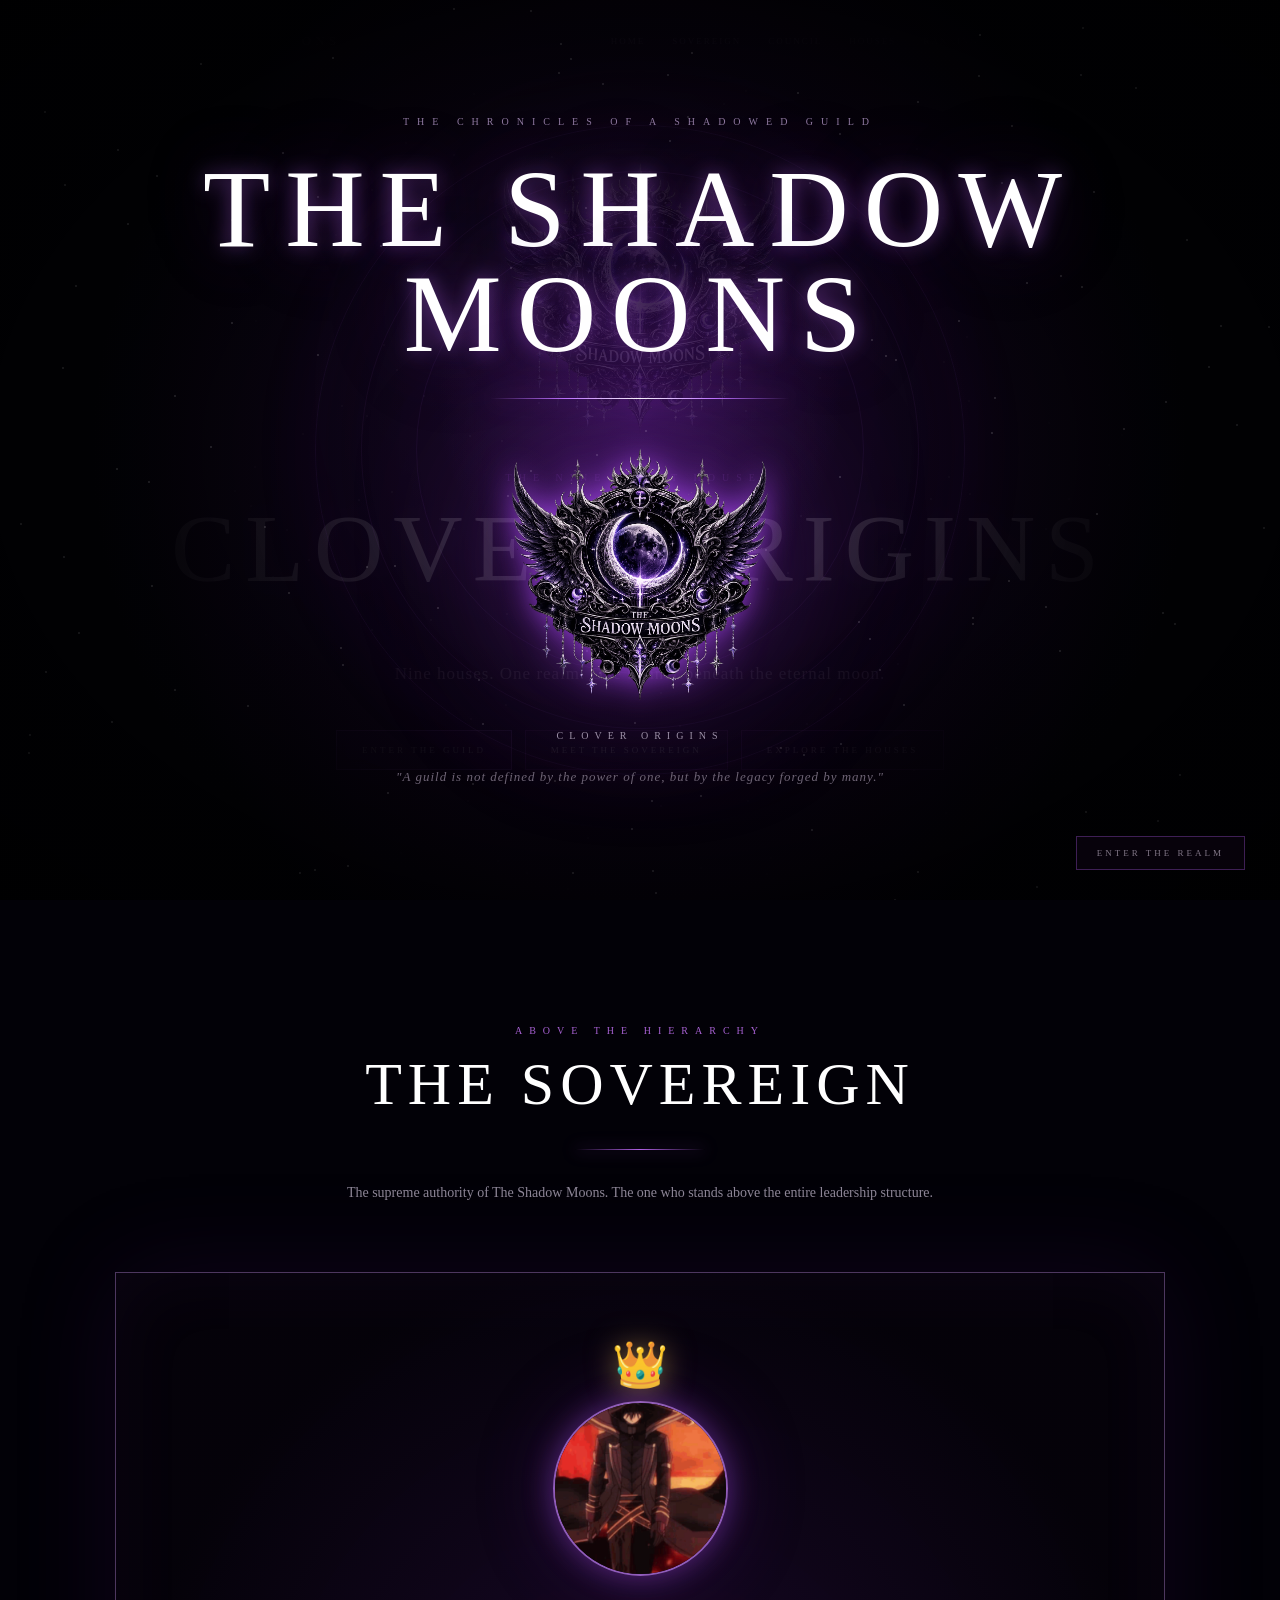
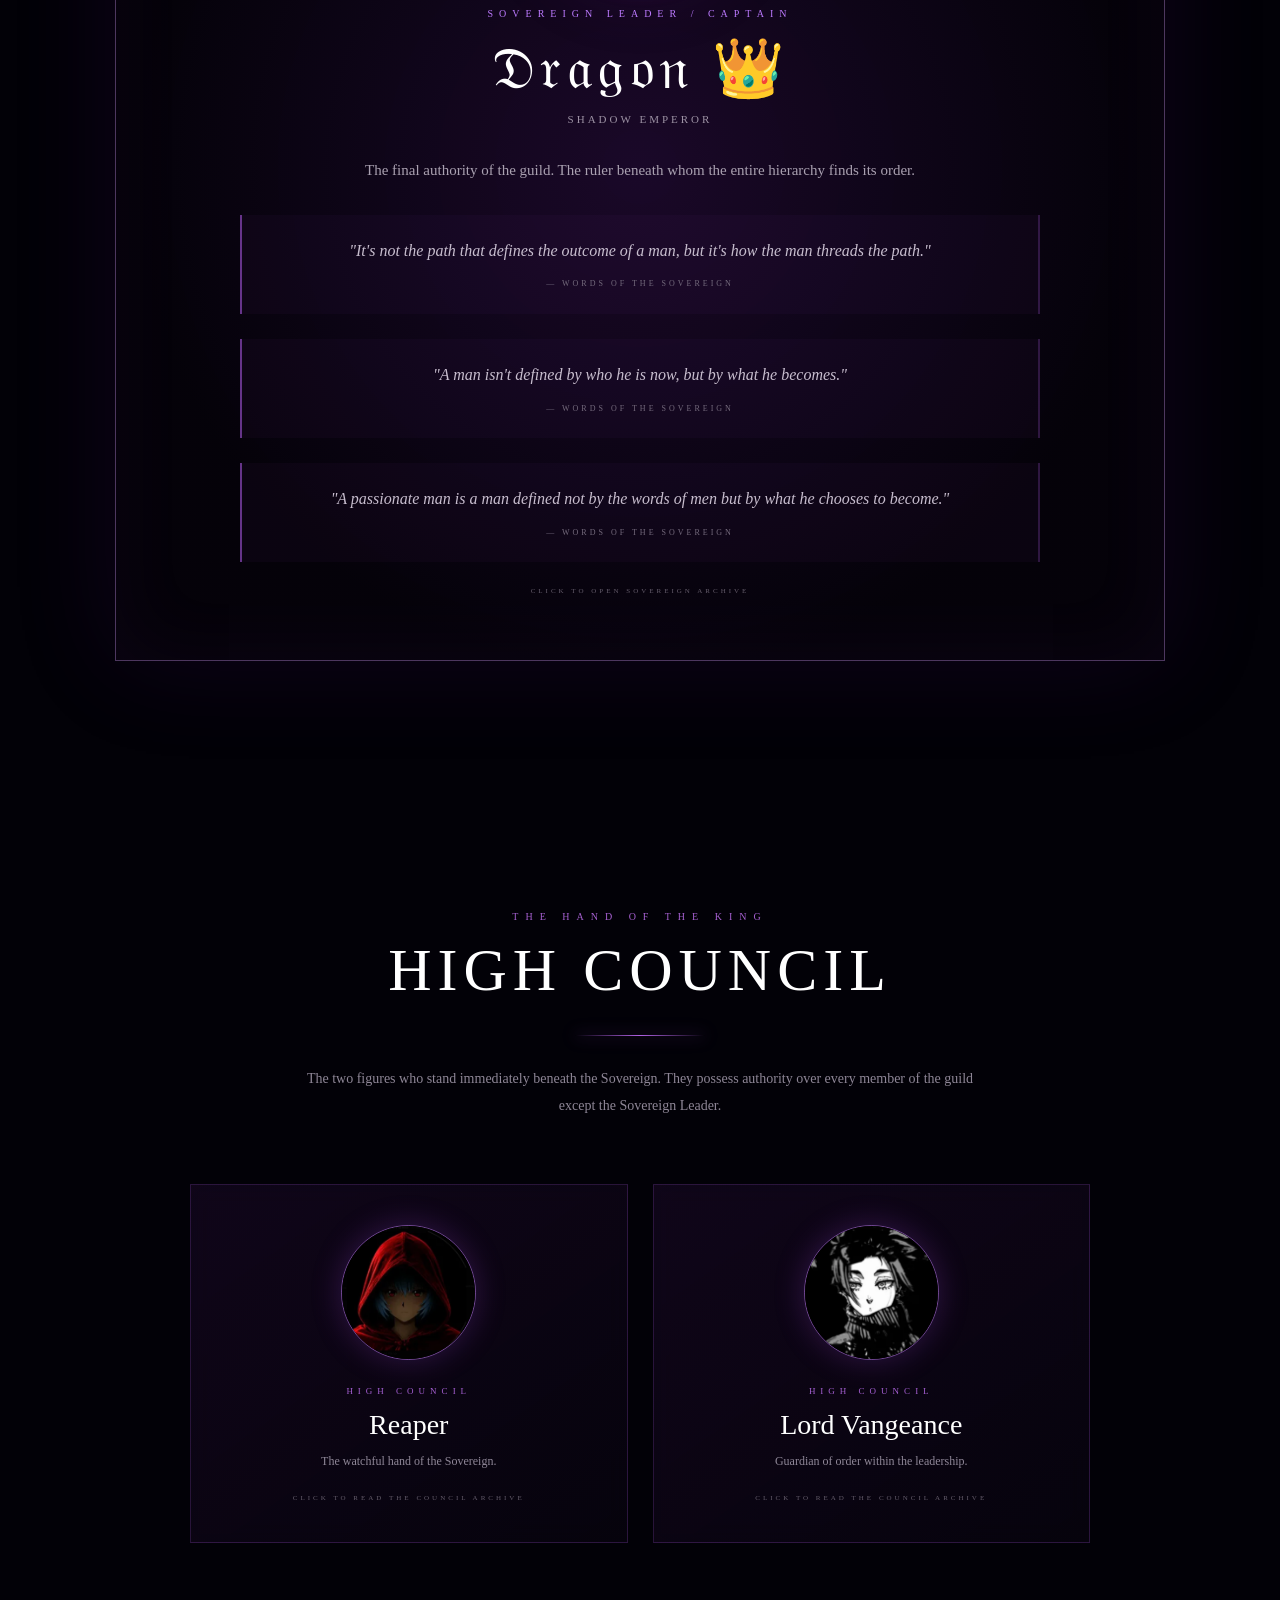
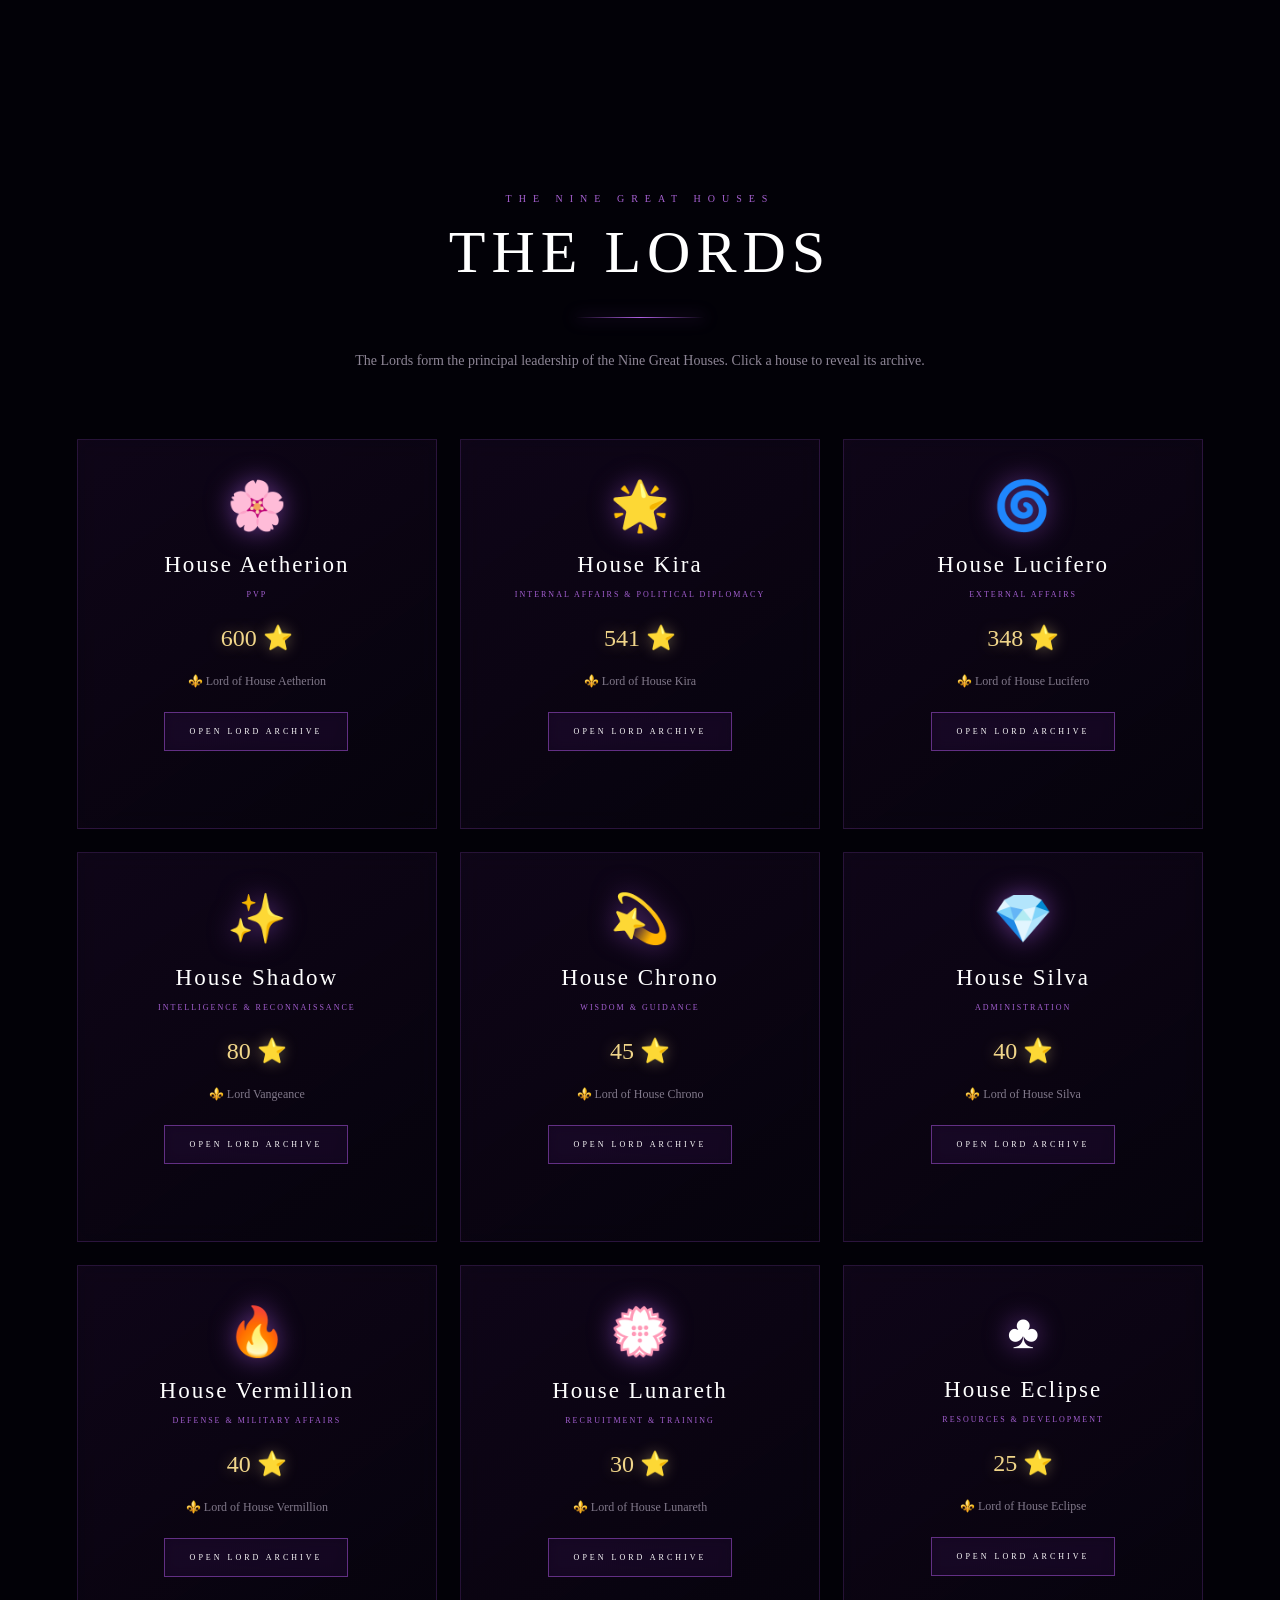
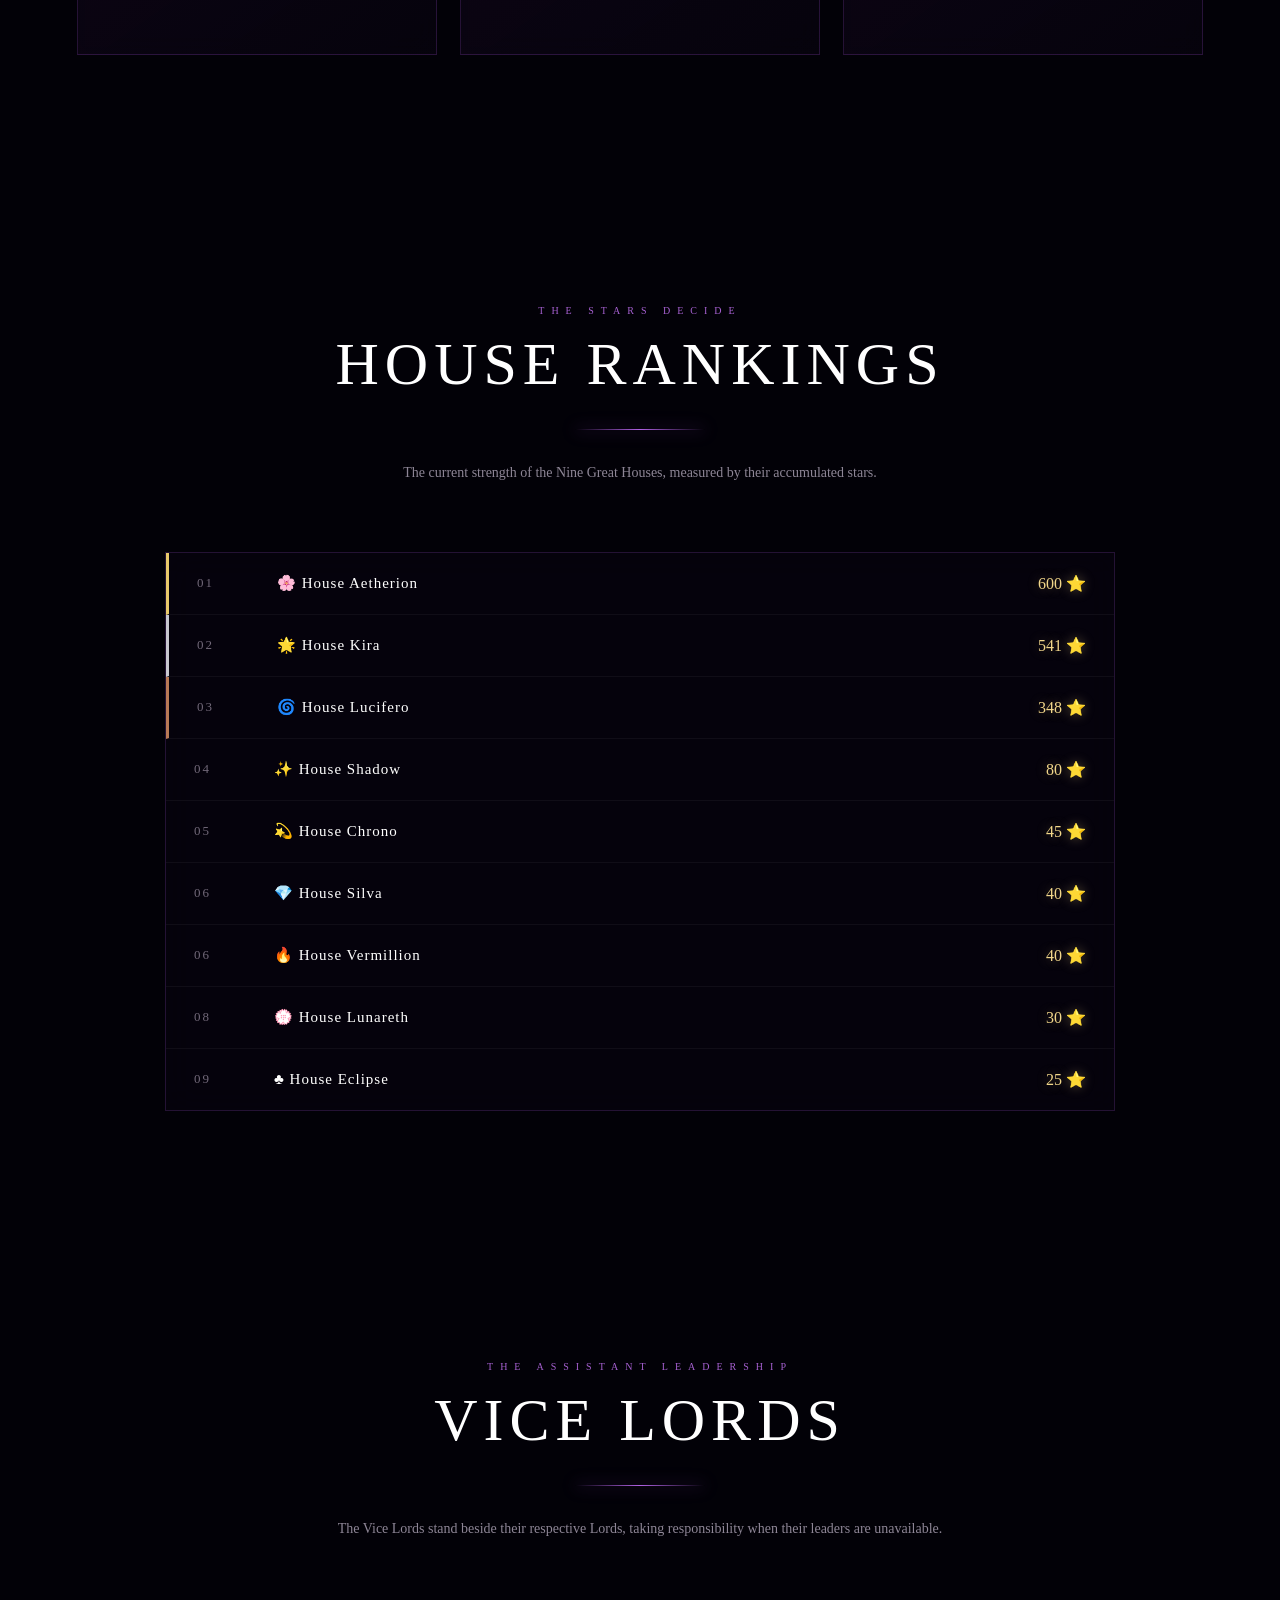
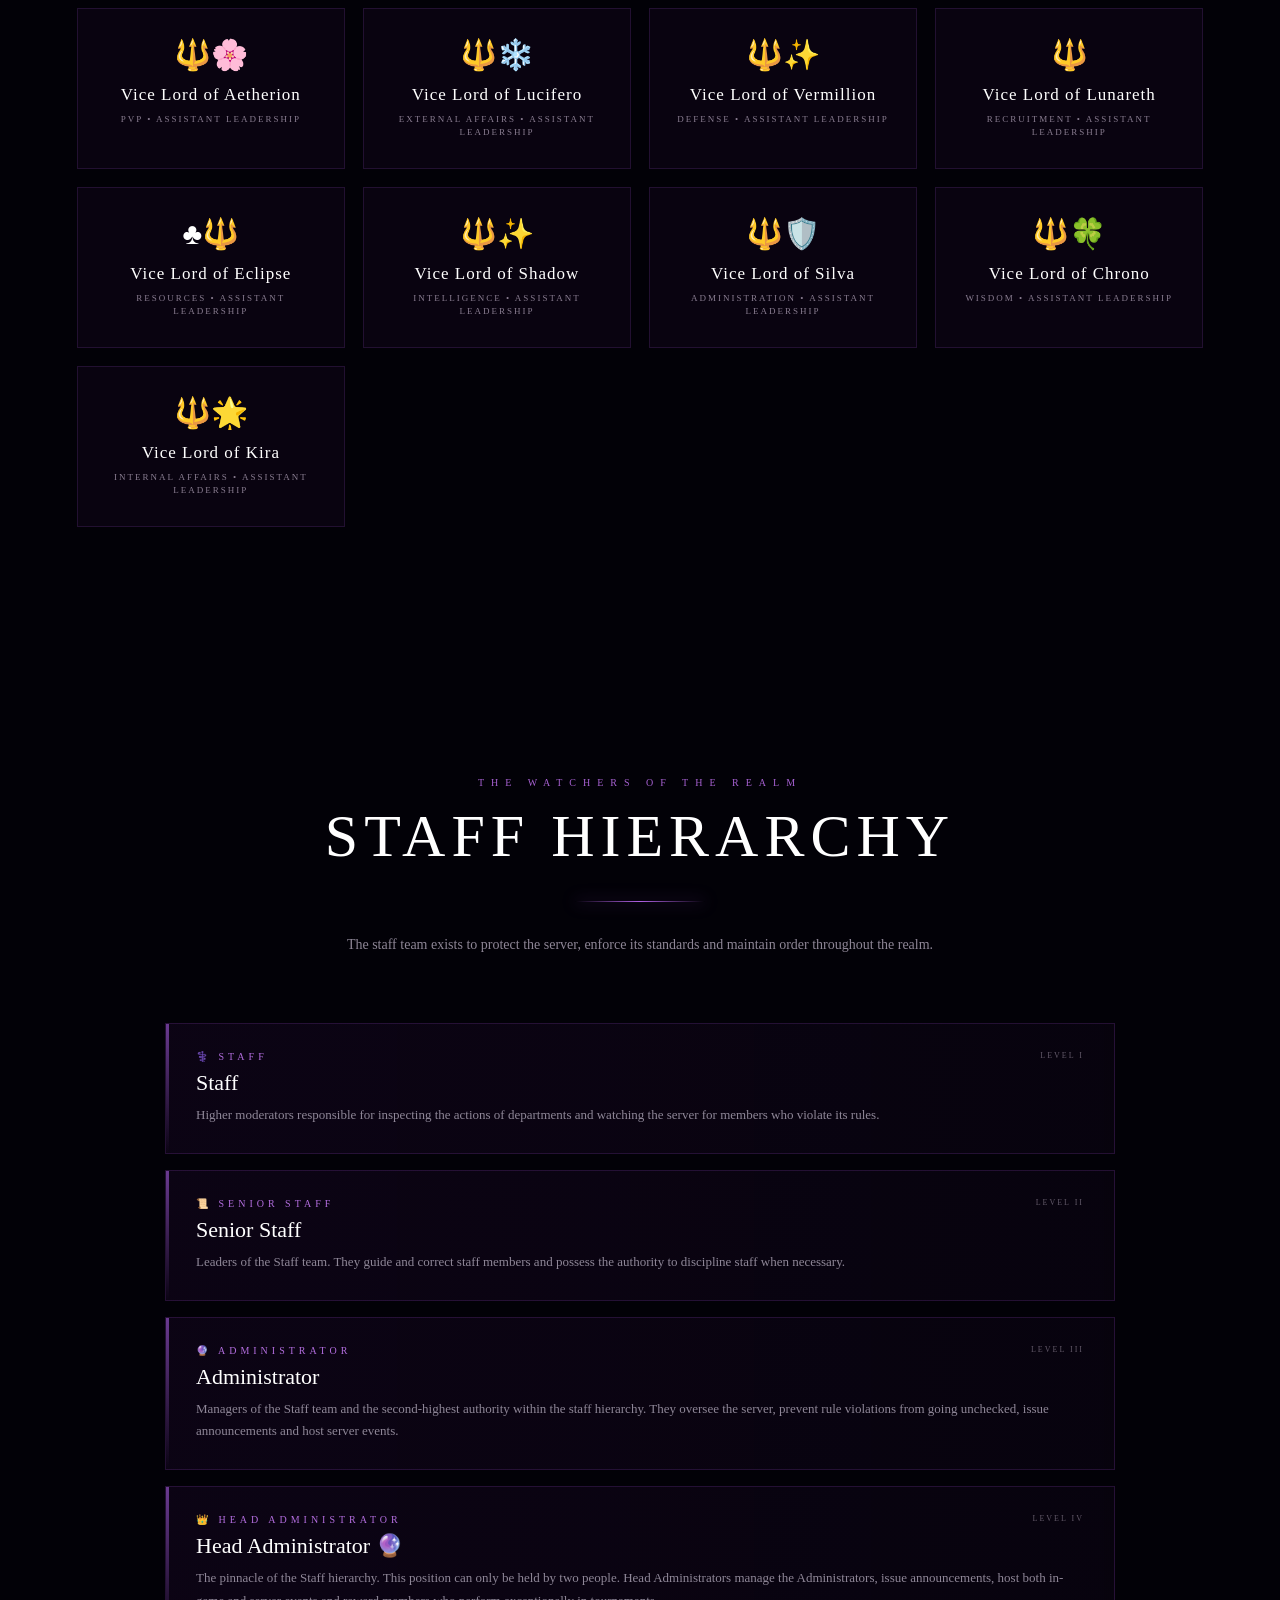
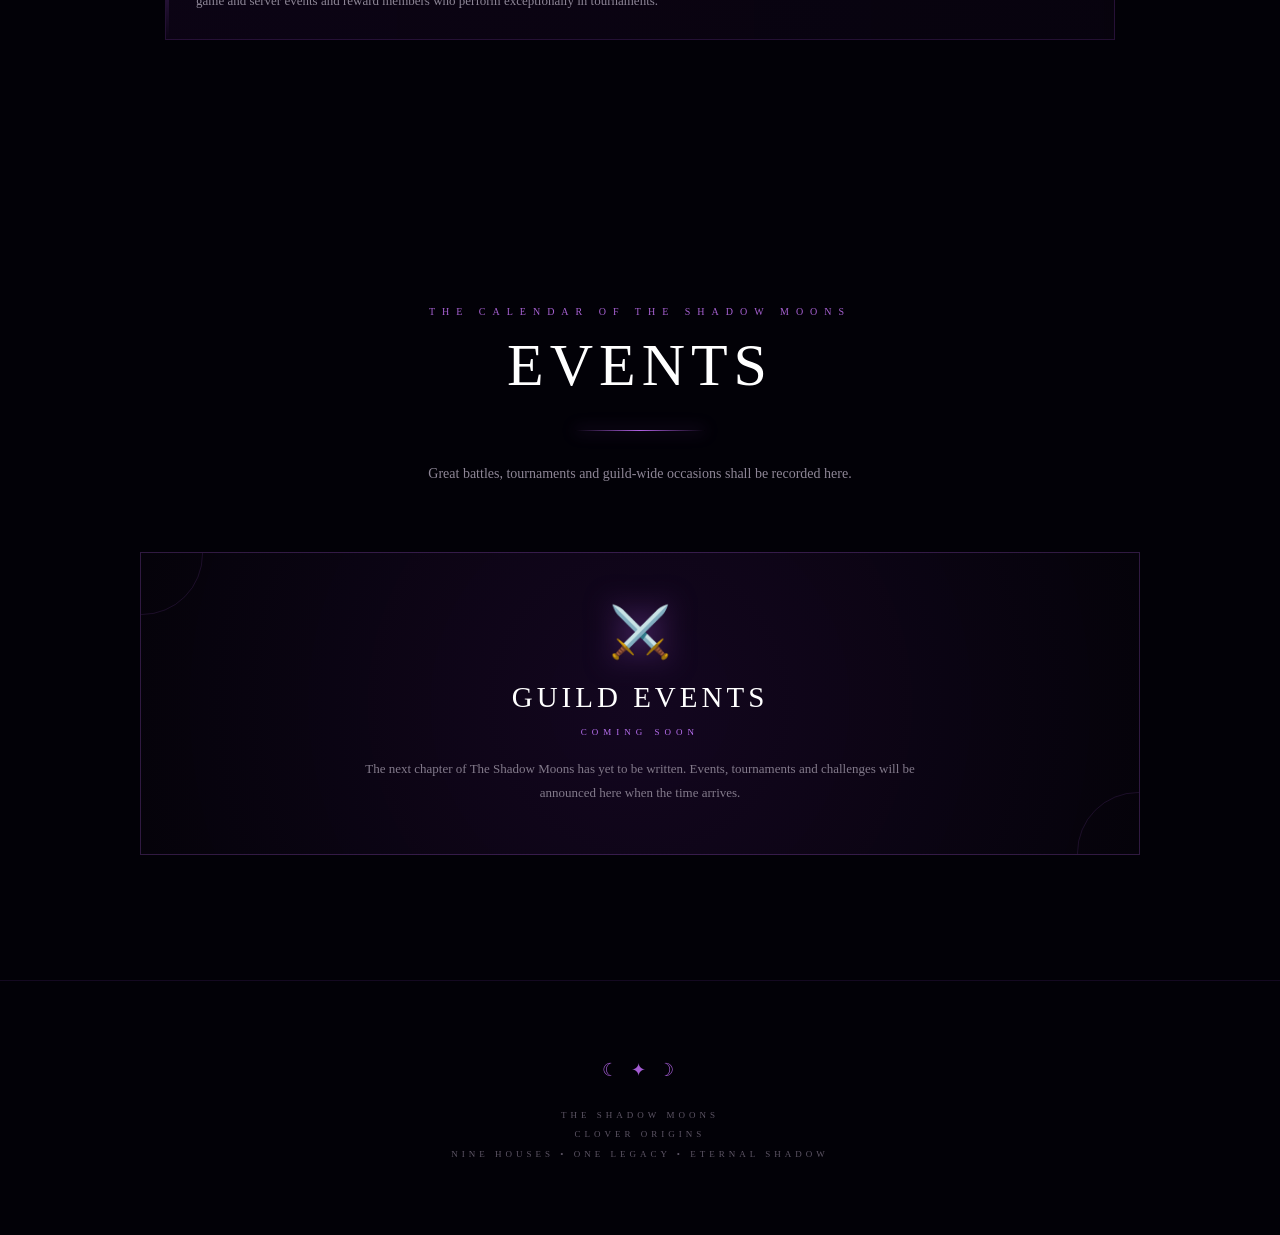
==== commit fe1866fa: "Update index.html" ====
--- a/index.html/index.html
+++ b/index.html/index.html
@@ -1,1114 +1,2319 @@
 <!DOCTYPE html>
-
 <html lang="en">
 <head>
 <meta charset="UTF-8">
 <meta name="viewport" content="width=device-width, initial-scale=1.0">
+
 <title>The Shadow Moons | Clover Origins</title>
 
 <style>
-*{
-    margin:0;
-    padding:0;
-    box-sizing:border-box;
-}
-
-html{
-    scroll-behavior:smooth;
-}
-
-body{
-    background:#020107;
-    color:#fff;
-    font-family:Georgia,"Times New Roman",serif;
-    overflow-x:hidden;
-}
-
-body.locked{
-    overflow:hidden;
-}
-
-button,a{
-    font-family:inherit;
-}
+
+/* =========================================================
+   GLOBAL
+========================================================= */
+
+* {
+    margin: 0;
+    padding: 0;
+    box-sizing: border-box;
+}
+
+html {
+    scroll-behavior: smooth;
+}
+
+body {
+    background: #020107;
+    color: #fff;
+    font-family: Georgia, "Times New Roman", serif;
+    overflow-x: hidden;
+}
+
+body.locked {
+    overflow: hidden;
+}
+
+button,
+a {
+    font-family: inherit;
+}
+
+::selection {
+    background: rgba(180, 90, 255, .35);
+    color: white;
+}
+
+
+/* =========================================================
+   SCROLLBAR
+========================================================= */
+
+::-webkit-scrollbar {
+    width: 7px;
+}
+
+::-webkit-scrollbar-track {
+    background: #020107;
+}
+
+::-webkit-scrollbar-thumb {
+    background: linear-gradient(#7b35aa, #bd72ff);
+    border-radius: 10px;
+}
+
 
 /* =========================================================
    INTRO
 ========================================================= */
 
-#intro{
-    position:fixed;
-    inset:0;
-    z-index:99999;
+#intro {
+    position: fixed;
+    inset: 0;
+    z-index: 99999;
+
+    display: flex;
+    justify-content: center;
+    align-items: center;
+
+    overflow: hidden;
+
     background:
-        radial-gradient(circle at 50% 45%,rgba(119,45,175,.22),transparent 30%),
-        radial-gradient(circle at 50% 100%,rgba(58,18,91,.25),transparent 45%),
+        radial-gradient(
+            circle at 50% 45%,
+            rgba(116, 38, 174, .25),
+            transparent 25%
+        ),
+        radial-gradient(
+            circle at 50% 50%,
+            rgba(30, 8, 48, .8),
+            #010105 70%
+        );
+
+    transition:
+        opacity 1.5s ease,
+        visibility 1.5s ease;
+}
+
+#intro.hidden {
+    opacity: 0;
+    visibility: hidden;
+    pointer-events: none;
+}
+
+.intro-vignette {
+    position: absolute;
+    inset: 0;
+
+    background:
+        radial-gradient(
+            ellipse,
+            transparent 25%,
+            rgba(0,0,0,.8) 100%
+        );
+
+    pointer-events: none;
+}
+
+.intro-stars {
+    position: absolute;
+    inset: 0;
+}
+
+.intro-star {
+    position: absolute;
+
+    width: 2px;
+    height: 2px;
+
+    border-radius: 50%;
+
+    background: white;
+
+    opacity: .2;
+
+    animation:
+        starAppear 3s ease-in-out infinite;
+}
+
+@keyframes starAppear {
+
+    0%,100% {
+        opacity: .1;
+        transform: scale(.5);
+    }
+
+    50% {
+        opacity: 1;
+        transform: scale(1.8);
+    }
+}
+
+.intro-ring {
+    position: absolute;
+
+    width: 650px;
+    height: 650px;
+
+    border-radius: 50%;
+
+    border: 1px solid rgba(170, 77, 230, .08);
+
+    box-shadow:
+        0 0 80px rgba(130, 45, 180, .05),
+        inset 0 0 80px rgba(130, 45, 180, .04);
+
+    animation:
+        ringSpin 25s linear infinite;
+}
+
+.intro-ring::before,
+.intro-ring::after {
+    content: "";
+
+    position: absolute;
+
+    inset: 45px;
+
+    border-radius: 50%;
+
+    border: 1px solid rgba(190, 100, 255, .06);
+}
+
+.intro-ring::after {
+    inset: 100px;
+}
+
+@keyframes ringSpin {
+
+    from {
+        transform: rotate(0deg);
+    }
+
+    to {
+        transform: rotate(360deg);
+    }
+}
+
+.intro-content {
+    position: relative;
+
+    z-index: 10;
+
+    text-align: center;
+
+    width: min(950px, 90%);
+}
+
+.intro-small {
+    color: #8f79a0;
+
+    font-size: 10px;
+
+    letter-spacing: 8px;
+
+    text-transform: uppercase;
+
+    opacity: 0;
+
+    animation:
+        introSmall 2s ease forwards;
+
+    animation-delay: .7s;
+}
+
+@keyframes introSmall {
+
+    from {
+        opacity: 0;
+        letter-spacing: 18px;
+        transform: translateY(15px);
+    }
+
+    to {
+        opacity: 1;
+        letter-spacing: 8px;
+        transform: translateY(0);
+    }
+}
+
+.intro-title {
+    margin-top: 30px;
+
+    font-size:
+        clamp(45px, 9vw, 110px);
+
+    font-weight: 400;
+
+    letter-spacing: 15px;
+
+    text-transform: uppercase;
+
+    line-height: .95;
+
+    opacity: 0;
+
+    text-shadow:
+        0 0 20px rgba(193, 110, 255, .45),
+        0 0 70px rgba(125, 42, 180, .35),
+        0 0 130px rgba(110, 30, 160, .2);
+
+    animation:
+        titleReveal 2.8s cubic-bezier(.2,.8,.2,1) forwards;
+
+    animation-delay: 1.8s;
+}
+
+@keyframes titleReveal {
+
+    from {
+        opacity: 0;
+        letter-spacing: 45px;
+        transform: scale(.8);
+        filter: blur(8px);
+    }
+
+    to {
+        opacity: 1;
+        letter-spacing: 15px;
+        transform: scale(1);
+        filter: blur(0);
+    }
+}
+
+.intro-line {
+    width: 240px;
+    height: 1px;
+
+    margin: 32px auto;
+
+    background:
+        linear-gradient(
+            90deg,
+            transparent,
+            #bd72ff,
+            white,
+            #bd72ff,
+            transparent
+        );
+
+    box-shadow:
+        0 0 25px rgba(190, 100, 255, .8);
+
+    opacity: 0;
+
+    animation:
+        lineReveal 2s ease forwards;
+
+    animation-delay: 3.5s;
+}
+
+@keyframes lineReveal {
+
+    to {
+        opacity: 1;
+        width: 300px;
+    }
+}
+
+.intro-logo {
+    width: 260px;
+    max-width: 60vw;
+
+    margin-top: 15px;
+
+    opacity: 0;
+
+    filter:
+        drop-shadow(0 0 15px rgba(178, 76, 255, .8))
+        drop-shadow(0 0 70px rgba(115, 38, 170, .5));
+
+    animation:
+        logoReveal 3s ease forwards;
+
+    animation-delay: 4s;
+}
+
+@keyframes logoReveal {
+
+    0% {
+        opacity: 0;
+        transform: scale(.4) rotate(-8deg);
+        filter:
+            brightness(0)
+            drop-shadow(0 0 0 transparent);
+    }
+
+    45% {
+        opacity: 1;
+        transform: scale(1.1) rotate(2deg);
+    }
+
+    75% {
+        transform: scale(.97) rotate(0);
+    }
+
+    100% {
+        opacity: 1;
+        transform: scale(1);
+    }
+}
+
+.intro-subtitle {
+    margin-top: 20px;
+
+    color: #9d91a8;
+
+    font-size: 10px;
+
+    letter-spacing: 6px;
+
+    text-transform: uppercase;
+
+    opacity: 0;
+
+    animation:
+        fadeUp 2s ease forwards;
+
+    animation-delay: 6s;
+}
+
+@keyframes fadeUp {
+
+    from {
+        opacity: 0;
+        transform: translateY(20px);
+    }
+
+    to {
+        opacity: 1;
+        transform: translateY(0);
+    }
+}
+
+.intro-quote {
+    margin: 28px auto 0;
+
+    max-width: 700px;
+
+    color: #6e6475;
+
+    font-style: italic;
+
+    font-size: 13px;
+
+    letter-spacing: 1px;
+
+    opacity: 0;
+
+    animation:
+        fadeUp 2s ease forwards;
+
+    animation-delay: 7s;
+}
+
+.skip-intro {
+    position: absolute;
+
+    bottom: 30px;
+    right: 35px;
+
+    z-index: 20;
+
+    padding: 11px 20px;
+
+    border: 1px solid rgba(190, 100, 255, .3);
+
+    background: rgba(70, 20, 100, .1);
+
+    color: #817687;
+
+    font-size: 9px;
+
+    letter-spacing: 3px;
+
+    text-transform: uppercase;
+
+    cursor: pointer;
+
+    transition: .3s ease;
+}
+
+.skip-intro:hover {
+    color: white;
+
+    border-color: #bd72ff;
+
+    box-shadow:
+        0 0 25px rgba(175, 75, 240, .3);
+}
+
+
+/* =========================================================
+   COSMIC BACKGROUND
+========================================================= */
+
+.space {
+    position: fixed;
+    inset: 0;
+
+    z-index: -20;
+
+    overflow: hidden;
+
+    background:
+        radial-gradient(
+            circle at 50% 30%,
+            rgba(95, 35, 145, .18),
+            transparent 30%
+        ),
+        radial-gradient(
+            circle at 15% 80%,
+            rgba(75, 25, 110, .12),
+            transparent 35%
+        ),
         #020107;
-    display:flex;
-    justify-content:center;
-    align-items:center;
-    overflow:hidden;
-    transition:opacity 1.8s ease,visibility 1.8s ease;
-}
-
-#intro.hide{
-    opacity:0;
-    visibility:hidden;
-    pointer-events:none;
-}
-
-.intro-stars{
-    position:absolute;
-    inset:0;
-}
-
-.intro-star{
-    position:absolute;
-    width:2px;
-    height:2px;
-    background:#fff;
-    border-radius:50%;
-    opacity:.25;
-    animation:introTwinkle 3s ease-in-out infinite;
-}
-
-@keyframes introTwinkle{
-    0%,100%{opacity:.1;transform:scale(.5)}
-    50%{opacity:1;transform:scale(1.8)}
-}
-
-.intro-orbit{
-    position:absolute;
-    width:700px;
-    height:700px;
-    border:1px solid rgba(184,91,240,.08);
-    border-radius:50%;
-    animation:orbitSpin 18s linear infinite;
-}
-
-.intro-orbit::before,
-.intro-orbit::after{
-    content:"";
-    position:absolute;
-    width:7px;
-    height:7px;
-    border-radius:50%;
-    background:#b96df0;
-    box-shadow:0 0 20px #a84de3;
-}
-
-.intro-orbit::before{
-    top:-3px;
-    left:50%;
-}
-
-.intro-orbit::after{
-    bottom:-3px;
-    right:50%;
-}
-
-@keyframes orbitSpin{
-    to{transform:rotate(360deg)}
-}
-
-.intro-content{
-    position:relative;
-    z-index:5;
-    text-align:center;
-    width:min(950px,90%);
-}
-
-.intro-pretitle{
-    color:#9c63bd;
-    font-size:10px;
-    letter-spacing:9px;
-    text-transform:uppercase;
-    opacity:0;
-    animation:appear 2s ease forwards;
-}
-
-.intro-title{
-    margin-top:25px;
-    font-size:clamp(38px,7vw,90px);
-    font-weight:400;
-    letter-spacing:18px;
-    text-transform:uppercase;
-    opacity:0;
-    text-shadow:
-        0 0 20px rgba(190,105,245,.4),
-        0 0 70px rgba(130,50,190,.3);
-    animation:introTitle 2.5s ease forwards;
-    animation-delay:.8s;
-}
-
-@keyframes introTitle{
-    from{
-        opacity:0;
-        letter-spacing:35px;
-        transform:scale(.85);
-    }
-    to{
-        opacity:1;
-        letter-spacing:18px;
-        transform:scale(1);
-    }
-}
-
-.intro-line{
-    width:0;
-    height:1px;
-    margin:30px auto;
-    background:linear-gradient(90deg,transparent,#bd70f2,transparent);
-    box-shadow:0 0 20px #a54adf;
-    animation:introLine 2s ease forwards;
-    animation-delay:2s;
-}
-
-@keyframes introLine{
-    to{width:220px}
-}
-
-.intro-logo{
-    width:260px;
-    max-width:65vw;
-    margin-top:10px;
-    opacity:0;
-    filter:
-        drop-shadow(0 0 15px rgba(173,74,234,.8))
-        drop-shadow(0 0 60px rgba(115,38,170,.5));
-    animation:logoReveal 3s ease forwards;
-    animation-delay:2.5s;
-}
-
-@keyframes logoReveal{
-    0%{
-        opacity:0;
-        transform:scale(.5) rotate(-8deg);
-        filter:brightness(0) drop-shadow(0 0 0 transparent);
-    }
-    55%{
-        opacity:1;
-        transform:scale(1.08) rotate(2deg);
-    }
-    100%{
-        opacity:1;
-        transform:scale(1) rotate(0);
-    }
-}
-
-.intro-subtitle{
-    margin-top:25px;
-    color:#908699;
-    font-size:10px;
-    letter-spacing:6px;
-    opacity:0;
-    animation:appear 2s ease forwards;
-    animation-delay:4.5s;
-}
-
-.intro-quote{
-    margin:28px auto 0;
-    max-width:650px;
-    color:#777080;
-    font-size:13px;
-    font-style:italic;
-    line-height:1.8;
-    opacity:0;
-    animation:appear 2s ease forwards;
-    animation-delay:5s;
-}
-
-@keyframes appear{
-    to{opacity:1}
-}
-
-.skip{
-    position:absolute;
-    bottom:35px;
-    right:40px;
-    z-index:10;
-    border:1px solid rgba(185,95,240,.35);
-    background:rgba(60,20,90,.18);
-    color:#8e8398;
-    padding:11px 20px;
-    font-size:9px;
-    letter-spacing:3px;
-    text-transform:uppercase;
-    cursor:pointer;
-    transition:.3s;
-}
-
-.skip:hover{
-    color:#fff;
-    border-color:#c57bff;
-    box-shadow:0 0 25px rgba(169,75,228,.3);
-}
-
-/* =========================================================
-   BACKGROUND
-========================================================= */
-
-.space{
-    position:fixed;
-    inset:0;
-    z-index:-10;
-    overflow:hidden;
+}
+
+.moon {
+    position: absolute;
+
+    width: 650px;
+    height: 650px;
+
+    left: 50%;
+    top: 43%;
+
+    transform: translate(-50%, -50%);
+
+    border-radius: 50%;
+
     background:
-        radial-gradient(circle at 50% 35%,rgba(105,40,160,.14),transparent 28%),
-        radial-gradient(circle at 15% 80%,rgba(80,25,120,.1),transparent 30%),
-        #020107;
-}
-
-.moon{
-    position:absolute;
-    width:620px;
-    height:620px;
-    left:50%;
-    top:43%;
-    transform:translate(-50%,-50%);
-    border-radius:50%;
+        radial-gradient(
+            circle at 35% 28%,
+            rgba(255,255,255,.9),
+            rgba(215,210,220,.75) 25%,
+            rgba(130,120,140,.55) 55%,
+            rgba(20,15,25,.95) 100%
+        );
+
+    opacity: .12;
+
+    box-shadow:
+        0 0 50px rgba(220,210,230,.15),
+        0 0 150px rgba(140,70,190,.2),
+        0 0 250px rgba(100,30,150,.1);
+
+    animation:
+        moonFloat 12s ease-in-out infinite,
+        moonPulse 8s ease-in-out infinite;
+}
+
+@keyframes moonFloat {
+
+    0%,100% {
+        transform: translate(-50%,-50%) scale(1);
+    }
+
+    50% {
+        transform: translate(-50%,-53%) scale(1.04);
+    }
+}
+
+@keyframes moonPulse {
+
+    0%,100% {
+        opacity: .1;
+    }
+
+    50% {
+        opacity: .18;
+    }
+}
+
+.moon-glow {
+    position: absolute;
+
+    width: 1000px;
+    height: 1000px;
+
+    left: 50%;
+    top: 43%;
+
+    transform: translate(-50%,-50%);
+
+    border-radius: 50%;
+
     background:
-        radial-gradient(circle at 35% 30%,
-        rgba(255,255,255,.9),
-        rgba(205,198,214,.8) 28%,
-        rgba(116,105,126,.65) 58%,
-        rgba(25,20,32,.95));
-    opacity:.14;
+        radial-gradient(
+            circle,
+            rgba(145,70,200,.13),
+            transparent 65%
+        );
+
+    animation:
+        glowPulse 9s ease-in-out infinite;
+}
+
+@keyframes glowPulse {
+
+    0%,100% {
+        transform: translate(-50%,-50%) scale(.9);
+    }
+
+    50% {
+        transform: translate(-50%,-50%) scale(1.12);
+    }
+}
+
+.stars,
+.particles {
+    position: absolute;
+    inset: 0;
+}
+
+.star {
+    position: absolute;
+
+    width: 2px;
+    height: 2px;
+
+    background: white;
+
+    border-radius: 50%;
+
+    opacity: .3;
+
+    animation:
+        starMove linear infinite,
+        starTwinkle ease-in-out infinite;
+}
+
+@keyframes starMove {
+
+    from {
+        transform: translate(0,0);
+    }
+
+    to {
+        transform: translate(30px,-120px);
+    }
+}
+
+@keyframes starTwinkle {
+
+    0%,100% {
+        opacity: .1;
+    }
+
+    50% {
+        opacity: 1;
+    }
+}
+
+.particle {
+    position: absolute;
+
+    width: 3px;
+    height: 3px;
+
+    border-radius: 50%;
+
+    background: #a75be0;
+
     box-shadow:
-        0 0 40px rgba(220,210,230,.2),
-        0 0 130px rgba(130,65,180,.2);
-    animation:moonFloat 12s ease-in-out infinite,moonPulse 7s ease-in-out infinite;
-}
-
-@keyframes moonFloat{
-    0%,100%{transform:translate(-50%,-50%) scale(1)}
-    50%{transform:translate(-50%,-53%) scale(1.04)}
-}
-
-@keyframes moonPulse{
-    0%,100%{opacity:.11}
-    50%{opacity:.2}
-}
-
-.moon-glow{
-    position:absolute;
-    width:950px;
-    height:950px;
-    left:50%;
-    top:43%;
-    transform:translate(-50%,-50%);
-    border-radius:50%;
-    background:radial-gradient(circle,rgba(145,65,200,.1),transparent 65%);
-    animation:glow 8s ease-in-out infinite;
-}
-
-@keyframes glow{
-    0%,100%{transform:translate(-50%,-50%) scale(.9)}
-    50%{transform:translate(-50%,-50%) scale(1.1)}
-}
-
-.stars,.particles{
-    position:absolute;
-    inset:0;
-}
-
-.star{
-    position:absolute;
-    width:2px;
-    height:2px;
-    background:white;
-    border-radius:50%;
-    opacity:.4;
-    animation:starMove linear infinite,starTwinkle ease-in-out infinite;
-}
-
-@keyframes starMove{
-    to{transform:translateY(-120px) translateX(30px)}
-}
-
-@keyframes starTwinkle{
-    0%,100%{opacity:.1;transform:scale(.6)}
-    50%{opacity:1;transform:scale(1.5)}
-}
-
-.particle{
-    position:absolute;
-    width:3px;
-    height:3px;
-    border-radius:50%;
-    background:#a95ee4;
-    box-shadow:0 0 8px #a95ee4,0 0 18px rgba(169,94,228,.5);
-    opacity:.5;
-    animation:particle linear infinite;
-}
-
-@keyframes particle{
-    0%{
-        transform:translateY(110vh);
-        opacity:0;
-    }
-    10%{opacity:.6}
-    90%{opacity:.4}
-    100%{
-        transform:translateY(-20vh) translateX(80px);
-        opacity:0;
-    }
-}
+        0 0 8px #a75be0,
+        0 0 20px rgba(167,91,224,.4);
+
+    animation:
+        particleRise linear infinite;
+}
+
+@keyframes particleRise {
+
+    0% {
+        transform: translateY(110vh);
+        opacity: 0;
+    }
+
+    10% {
+        opacity: .6;
+    }
+
+    90% {
+        opacity: .35;
+    }
+
+    100% {
+        transform: translate(80px,-20vh);
+        opacity: 0;
+    }
+}
+
 
 /* =========================================================
    NAV
 ========================================================= */
 
-nav{
-    position:fixed;
-    top:0;
-    left:0;
-    width:100%;
-    height:82px;
-    z-index:1000;
-    display:flex;
-    align-items:center;
-    justify-content:space-between;
-    padding:0 6%;
-    background:linear-gradient(to bottom,rgba(2,1,7,.95),transparent);
-    backdrop-filter:blur(8px);
-}
-
-.nav-logo{
-    display:flex;
-    align-items:center;
-    gap:12px;
-    font-size:13px;
-    letter-spacing:4px;
-    font-weight:bold;
-}
-
-.nav-logo img{
-    width:44px;
-    height:44px;
-    object-fit:contain;
-    filter:drop-shadow(0 0 10px rgba(160,70,220,.8));
-}
-
-.nav-links{
-    display:flex;
-    gap:25px;
-}
-
-.nav-links a{
-    color:#aaa2b0;
-    text-decoration:none;
-    font-size:9px;
-    letter-spacing:2px;
-    text-transform:uppercase;
-    transition:.3s;
-}
-
-.nav-links a:hover{
-    color:#d083ff;
-    text-shadow:0 0 15px rgba(196,120,255,.8);
-}
+nav {
+    position: fixed;
+
+    top: 0;
+    left: 0;
+
+    width: 100%;
+    height: 82px;
+
+    z-index: 1000;
+
+    display: flex;
+    align-items: center;
+    justify-content: space-between;
+
+    padding: 0 6%;
+
+    background:
+        linear-gradient(
+            to bottom,
+            rgba(2,1,7,.95),
+            rgba(2,1,7,.2),
+            transparent
+        );
+
+    backdrop-filter: blur(7px);
+}
+
+.nav-logo {
+    display: flex;
+    align-items: center;
+
+    gap: 12px;
+
+    font-size: 13px;
+
+    letter-spacing: 4px;
+
+    font-weight: bold;
+}
+
+.nav-logo img {
+    width: 45px;
+    height: 45px;
+
+    object-fit: contain;
+
+    filter:
+        drop-shadow(0 0 10px rgba(160,70,220,.8));
+}
+
+.nav-links {
+    display: flex;
+    gap: 27px;
+}
+
+.nav-links a {
+    color: #aaa2b0;
+
+    text-decoration: none;
+
+    font-size: 9px;
+
+    letter-spacing: 2px;
+
+    text-transform: uppercase;
+
+    transition: .35s ease;
+}
+
+.nav-links a:hover {
+    color: #cf8aff;
+
+    text-shadow:
+        0 0 15px rgba(205,130,255,.8);
+}
+
+.discord-nav {
+    color: #c478ff !important;
+}
+
 
 /* =========================================================
-   GENERAL
+   HERO
 ========================================================= */
 
-section{
-    position:relative;
-    max-width:1500px;
-    margin:auto;
-    padding:130px 6%;
-}
-
-.hero{
-    min-height:100vh;
-    display:flex;
-    align-items:center;
-    justify-content:center;
-    text-align:center;
-    padding-top:120px;
-}
-
-.hero-content{
-    max-width:1000px;
-}
-
-.hero-logo{
-    width:280px;
-    max-width:65vw;
+.hero {
+    min-height: 100vh;
+
+    display: flex;
+    justify-content: center;
+    align-items: center;
+
+    text-align: center;
+
+    padding: 130px 20px 100px;
+
+    position: relative;
+}
+
+.hero-content {
+    max-width: 1000px;
+
+    position: relative;
+    z-index: 3;
+}
+
+.hero-logo {
+    width: 280px;
+
+    max-width: 65vw;
+
+    margin-bottom: 28px;
+
     filter:
-        drop-shadow(0 0 12px rgba(149,64,210,.7))
-        drop-shadow(0 0 40px rgba(120,40,180,.35));
-    animation:heroFloat 6s ease-in-out infinite;
-}
-
-@keyframes heroFloat{
-    0%,100%{transform:translateY(0)}
-    50%{transform:translateY(-12px)}
-}
-
-.eyebrow{
-    color:#a45fd1;
-    font-size:10px;
-    letter-spacing:7px;
-    text-transform:uppercase;
-}
-
-h1{
-    margin-top:20px;
-    font-size:clamp(42px,8vw,94px);
-    letter-spacing:9px;
-    font-weight:400;
-    text-transform:uppercase;
-}
-
-.divider{
-    width:130px;
-    height:1px;
-    margin:30px auto;
-    background:linear-gradient(90deg,transparent,#b061e4,transparent);
-    box-shadow:0 0 15px rgba(176,97,228,.7);
-}
-
-.tagline{
-    color:#aaa2b1;
-    max-width:620px;
-    margin:auto;
-    font-size:17px;
-    line-height:1.9;
-}
-
-.buttons{
-    display:flex;
-    justify-content:center;
-    gap:14px;
-    flex-wrap:wrap;
-    margin-top:35px;
-}
-
-.btn{
-    padding:14px 25px;
-    border:1px solid rgba(177,91,232,.5);
-    background:rgba(100,38,140,.12);
-    color:#fff;
-    text-decoration:none;
-    font-size:9px;
-    letter-spacing:3px;
-    text-transform:uppercase;
-    cursor:pointer;
-    transition:.4s;
-}
-
-.btn:hover{
-    transform:translateY(-4px);
-    border-color:#c47aff;
-    box-shadow:0 0 25px rgba(168,76,226,.3);
-}
-
-.primary{
-    background:rgba(117,45,167,.3);
-}
-
-.heading{
-    text-align:center;
-    margin-bottom:65px;
-}
-
-.heading h2{
-    margin-top:15px;
-    font-size:clamp(32px,5vw,60px);
-    letter-spacing:6px;
-    font-weight:400;
-    text-transform:uppercase;
-}
-
-.heading p{
-    max-width:700px;
-    margin:auto;
-    color:#89818f;
-    line-height:1.8;
-}
+        drop-shadow(0 0 12px rgba(155,65,220,.75))
+        drop-shadow(0 0 50px rgba(120,40,180,.35));
+
+    animation:
+        heroFloat 6s ease-in-out infinite;
+}
+
+@keyframes heroFloat {
+
+    0%,100% {
+        transform: translateY(0);
+    }
+
+    50% {
+        transform: translateY(-13px);
+    }
+}
+
+.eyebrow {
+    color: #a761d2;
+
+    font-size: 10px;
+
+    letter-spacing: 7px;
+
+    text-transform: uppercase;
+}
+
+.hero h1 {
+    margin-top: 18px;
+
+    font-size:
+        clamp(43px, 8vw, 96px);
+
+    letter-spacing: 10px;
+
+    font-weight: 400;
+
+    line-height: 1;
+
+    text-transform: uppercase;
+
+    text-shadow:
+        0 0 20px rgba(190,110,245,.3),
+        0 0 70px rgba(120,40,180,.2);
+}
+
+.divider {
+    width: 130px;
+
+    height: 1px;
+
+    margin: 30px auto;
+
+    background:
+        linear-gradient(
+            90deg,
+            transparent,
+            #b061e4,
+            transparent
+        );
+
+    box-shadow:
+        0 0 15px rgba(176,97,228,.7);
+}
+
+.tagline {
+    max-width: 650px;
+
+    margin: 0 auto 40px;
+
+    color: #a9a0b0;
+
+    font-size: 17px;
+
+    line-height: 1.9;
+
+    letter-spacing: 1px;
+}
+
+.hero-buttons {
+    display: flex;
+
+    justify-content: center;
+
+    gap: 13px;
+
+    flex-wrap: wrap;
+}
+
+.btn {
+    display: inline-block;
+
+    padding: 14px 25px;
+
+    border:
+        1px solid
+        rgba(177,91,232,.5);
+
+    background:
+        rgba(90,30,130,.13);
+
+    color: white;
+
+    text-decoration: none;
+
+    font-size: 9px;
+
+    letter-spacing: 3px;
+
+    text-transform: uppercase;
+
+    cursor: pointer;
+
+    transition: .4s ease;
+
+    backdrop-filter: blur(6px);
+}
+
+.btn:hover {
+    transform: translateY(-5px);
+
+    border-color: #ca82ff;
+
+    box-shadow:
+        0 0 25px rgba(168,76,226,.3);
+}
+
+.discord-btn {
+    background:
+        rgba(110,40,155,.3);
+
+    border-color:
+        rgba(196,120,255,.75);
+}
+
 
 /* =========================================================
-   CARDS
+   SECTIONS
 ========================================================= */
 
-.cards{
-    display:grid;
-    grid-template-columns:repeat(auto-fit,minmax(270px,1fr));
-    gap:22px;
-}
-
-.card{
-    position:relative;
-    min-height:300px;
-    padding:35px 25px;
-    text-align:center;
-    border:1px solid rgba(161,83,214,.2);
-    background:linear-gradient(145deg,rgba(80,30,110,.17),rgba(8,4,15,.7));
-    backdrop-filter:blur(12px);
-    cursor:pointer;
-    overflow:hidden;
-    transition:.5s;
-}
-
-.card::before{
-    content:"";
-    position:absolute;
-    inset:0;
-    background:radial-gradient(circle at center,rgba(180,90,240,.14),transparent 60%);
-    opacity:0;
-    transition:.5s;
-}
-
-.card:hover::before{
-    opacity:1;
-}
-
-.card:hover{
-    transform:translateY(-12px) scale(1.02);
-    border-color:rgba(196,120,255,.65);
-    box-shadow:0 20px 60px rgba(90,30,130,.3);
-}
-
-.card img{
-    position:relative;
-    z-index:2;
-    width:115px;
-    height:115px;
-    object-fit:cover;
-    border-radius:50%;
-    border:1px solid rgba(196,120,255,.5);
-    box-shadow:0 0 35px rgba(140,55,190,.3);
-    margin-bottom:20px;
-    transition:.5s;
-}
-
-.card:hover img{
-    transform:scale(1.07);
-    box-shadow:0 0 45px rgba(175,75,230,.5);
-}
-
-.card .symbol{
-    position:relative;
-    z-index:2;
-    font-size:44px;
-    margin-bottom:15px;
-}
-
-.card h3{
-    position:relative;
-    z-index:2;
-    font-size:24px;
-    font-weight:400;
-    letter-spacing:2px;
-}
-
-.card .role{
-    position:relative;
-    z-index:2;
-    display:block;
-    margin-top:10px;
-    color:#a45fd1;
-    font-size:9px;
-    letter-spacing:3px;
-    text-transform:uppercase;
-}
-
-.card .stars{
-    position:relative;
-    z-index:2;
-    margin-top:20px;
-    color:#f1d68a;
-    font-size:19px;
-}
+section:not(.hero) {
+    position: relative;
+
+    max-width: 1500px;
+
+    margin: auto;
+
+    padding: 125px 6%;
+}
+
+.section-heading {
+    text-align: center;
+
+    margin-bottom: 65px;
+}
+
+.section-heading h2 {
+    margin-top: 14px;
+
+    font-size:
+        clamp(31px,5vw,60px);
+
+    font-weight: 400;
+
+    letter-spacing: 6px;
+
+    text-transform: uppercase;
+}
+
+.section-heading p {
+    max-width: 700px;
+
+    margin: auto;
+
+    color: #8e8696;
+
+    font-size: 14px;
+
+    line-height: 1.9;
+}
+
 
 /* =========================================================
    SOVEREIGN
 ========================================================= */
 
-.sovereign-section{
-    padding-top:170px;
-}
-
-.sovereign-card{
-    max-width:850px;
-    margin:auto;
-    padding:65px 40px;
-    text-align:center;
-    border:1px solid rgba(214,161,255,.4);
+.sovereign-wrap {
+    max-width: 1050px;
+
+    margin: auto;
+}
+
+.sovereign-card {
+    position: relative;
+
+    padding: 65px 50px;
+
+    text-align: center;
+
+    overflow: hidden;
+
+    border:
+        1px solid
+        rgba(211,156,255,.35);
+
     background:
-        radial-gradient(circle at center,rgba(113,40,160,.25),rgba(4,2,10,.9) 70%);
-    box-shadow:0 0 100px rgba(120,40,170,.2);
-    cursor:pointer;
-    transition:.5s;
-}
-
-.sovereign-card:hover{
-    transform:translateY(-8px);
-    border-color:#d18aff;
-    box-shadow:0 0 100px rgba(150,60,210,.35);
-}
-
-.sovereign-crown{
-    font-size:65px;
-    margin-bottom:15px;
-}
-
-.sovereign-card h2{
-    font-size:clamp(30px,5vw,55px);
-    font-weight:400;
-    letter-spacing:5px;
-}
-
-.sovereign-card .title{
-    color:#b36ce1;
-    margin-top:12px;
-    letter-spacing:4px;
-    font-size:10px;
-}
-
-.sovereign-card p{
-    max-width:650px;
-    margin:25px auto 0;
-    color:#918898;
-    line-height:1.9;
-}
+        radial-gradient(
+            circle at center,
+            rgba(105,35,150,.24),
+            rgba(5,2,10,.9) 70%
+        );
+
+    box-shadow:
+        0 0 100px rgba(100,30,150,.14),
+        inset 0 0 80px rgba(150,70,220,.05);
+}
+
+.sovereign-card::before {
+    content: "";
+
+    position: absolute;
+
+    inset: 0;
+
+    background:
+        linear-gradient(
+            120deg,
+            transparent 20%,
+            rgba(220,170,255,.08),
+            transparent 80%
+        );
+
+    transform: translateX(-100%);
+
+    animation:
+        sovereignShine 7s ease-in-out infinite;
+}
+
+@keyframes sovereignShine {
+
+    0%,55% {
+        transform: translateX(-100%);
+    }
+
+    75%,100% {
+        transform: translateX(100%);
+    }
+}
+
+.sovereign-crown {
+    font-size: 45px;
+
+    margin-bottom: 10px;
+
+    position: relative;
+    z-index: 2;
+
+    filter:
+        drop-shadow(0 0 15px rgba(255,210,100,.5));
+}
+
+.sovereign-pfp {
+    position: relative;
+    z-index: 2;
+
+    width: 175px;
+    height: 175px;
+
+    object-fit: cover;
+
+    border-radius: 50%;
+
+    border:
+        2px solid
+        rgba(200,130,255,.7);
+
+    box-shadow:
+        0 0 30px rgba(165,75,230,.45),
+        0 0 80px rgba(110,35,160,.25);
+
+    margin-bottom: 28px;
+
+    transition: .5s ease;
+}
+
+.sovereign-pfp:hover {
+    transform: scale(1.05);
+
+    box-shadow:
+        0 0 45px rgba(190,100,255,.65),
+        0 0 100px rgba(120,40,180,.4);
+}
+
+.sovereign-title {
+    position: relative;
+    z-index: 2;
+
+    color: #bd7aff;
+
+    font-size: 10px;
+
+    letter-spacing: 6px;
+
+    text-transform: uppercase;
+}
+
+.sovereign-name {
+    position: relative;
+    z-index: 2;
+
+    margin-top: 15px;
+
+    font-size:
+        clamp(32px,5vw,58px);
+
+    font-weight: 400;
+
+    letter-spacing: 5px;
+}
+
+.sovereign-subtitle {
+    position: relative;
+    z-index: 2;
+
+    margin-top: 10px;
+
+    color: #9d92a4;
+
+    letter-spacing: 3px;
+
+    font-size: 11px;
+}
+
+.sovereign-description {
+    position: relative;
+    z-index: 2;
+
+    max-width: 720px;
+
+    margin: 30px auto;
+
+    color: #aaa1b1;
+
+    line-height: 2;
+
+    font-size: 15px;
+}
+
+.quote-box {
+    position: relative;
+    z-index: 2;
+
+    max-width: 800px;
+
+    margin: 25px auto;
+
+    padding: 22px;
+
+    border-left:
+        2px solid
+        rgba(190,100,255,.5);
+
+    border-right:
+        2px solid
+        rgba(190,100,255,.2);
+
+    background:
+        rgba(120,50,160,.05);
+
+    color: #c7bdce;
+
+    font-style: italic;
+
+    line-height: 1.8;
+}
+
+.quote-box span {
+    display: block;
+
+    margin-top: 12px;
+
+    color: #756b7d;
+
+    font-style: normal;
+
+    font-size: 8px;
+
+    letter-spacing: 3px;
+
+    text-transform: uppercase;
+}
+
 
 /* =========================================================
-   QUOTES
+   HIGH COUNCIL
 ========================================================= */
 
-.quotes{
-    display:grid;
-    grid-template-columns:repeat(auto-fit,minmax(260px,1fr));
-    gap:20px;
-}
-
-.quote{
-    padding:35px 30px;
-    border-left:2px solid rgba(183,94,239,.5);
-    background:rgba(20,7,30,.55);
-    transition:.4s;
-}
-
-.quote:hover{
-    transform:translateY(-7px);
-    background:rgba(70,20,100,.2);
-}
-
-.quote-mark{
-    font-size:35px;
-    color:#b66be8;
-}
-
-.quote p{
-    margin-top:15px;
-    color:#aaa1b0;
-    line-height:1.9;
-    font-style:italic;
-}
+.council-grid {
+    display: grid;
+
+    grid-template-columns:
+        repeat(2, minmax(280px,1fr));
+
+    gap: 25px;
+
+    max-width: 900px;
+
+    margin: auto;
+}
+
+
+/* =========================================================
+   GENERIC PERSON CARD
+========================================================= */
+
+.person-card {
+    position: relative;
+
+    padding: 40px 30px;
+
+    text-align: center;
+
+    overflow: hidden;
+
+    border:
+        1px solid
+        rgba(161,83,214,.22);
+
+    background:
+        linear-gradient(
+            145deg,
+            rgba(80,30,110,.18),
+            rgba(8,4,15,.75)
+        );
+
+    backdrop-filter: blur(12px);
+
+    cursor: pointer;
+
+    transition:
+        transform .5s ease,
+        border-color .5s ease,
+        box-shadow .5s ease;
+}
+
+.person-card::before {
+    content: "";
+
+    position: absolute;
+
+    inset: 0;
+
+    background:
+        radial-gradient(
+            circle at center,
+            rgba(185,90,240,.13),
+            transparent 65%
+        );
+
+    opacity: 0;
+
+    transition: .5s;
+}
+
+.person-card:hover::before {
+    opacity: 1;
+}
+
+.person-card:hover {
+    transform: translateY(-10px);
+
+    border-color:
+        rgba(200,120,255,.7);
+
+    box-shadow:
+        0 25px 70px rgba(90,30,130,.3);
+}
+
+.person-card img {
+    position: relative;
+    z-index: 2;
+
+    width: 135px;
+    height: 135px;
+
+    object-fit: cover;
+
+    border-radius: 50%;
+
+    border:
+        1px solid
+        rgba(200,130,255,.55);
+
+    box-shadow:
+        0 0 30px rgba(160,70,220,.25);
+
+    transition: .5s;
+}
+
+.person-card:hover img {
+    transform: scale(1.06);
+
+    box-shadow:
+        0 0 45px rgba(185,100,255,.45);
+}
+
+.person-role {
+    position: relative;
+    z-index: 2;
+
+    display: block;
+
+    margin-top: 22px;
+
+    color: #a55fd2;
+
+    font-size: 9px;
+
+    letter-spacing: 5px;
+
+    text-transform: uppercase;
+}
+
+.person-name {
+    position: relative;
+    z-index: 2;
+
+    margin-top: 13px;
+
+    font-size: 28px;
+
+    font-weight: 400;
+}
+
+.person-description {
+    position: relative;
+    z-index: 2;
+
+    margin-top: 10px;
+
+    color: #8f8798;
+
+    font-size: 12px;
+
+    line-height: 1.7;
+}
+
+.click-hint {
+    position: relative;
+    z-index: 2;
+
+    display: block;
+
+    margin-top: 22px;
+
+    color: #655d6c;
+
+    font-size: 7px;
+
+    letter-spacing: 3px;
+
+    text-transform: uppercase;
+}
+
+
+/* =========================================================
+   HOUSES
+========================================================= */
+
+.houses-grid {
+    display: grid;
+
+    grid-template-columns:
+        repeat(
+            auto-fit,
+            minmax(270px,1fr)
+        );
+
+    gap: 23px;
+}
+
+.house-card {
+    position: relative;
+
+    min-height: 390px;
+
+    padding: 38px 27px;
+
+    text-align: center;
+
+    overflow: hidden;
+
+    border:
+        1px solid
+        rgba(161,83,214,.2);
+
+    background:
+        linear-gradient(
+            145deg,
+            rgba(80,30,110,.17),
+            rgba(8,4,15,.7)
+        );
+
+    backdrop-filter: blur(12px);
+
+    cursor: pointer;
+
+    transition:
+        transform .5s ease,
+        border-color .5s ease,
+        box-shadow .5s ease;
+}
+
+.house-card::before {
+    content: "";
+
+    position: absolute;
+
+    inset: -2px;
+
+    background:
+        linear-gradient(
+            120deg,
+            transparent,
+            rgba(183,93,239,.13),
+            transparent
+        );
+
+    transform: translateX(-100%);
+
+    transition: .9s ease;
+}
+
+.house-card:hover::before {
+    transform: translateX(100%);
+}
+
+.house-card:hover {
+    transform:
+        translateY(-12px)
+        scale(1.015);
+
+    border-color:
+        rgba(194,110,255,.7);
+
+    box-shadow:
+        0 25px 70px rgba(90,30,130,.25),
+        0 0 35px rgba(160,70,220,.1);
+}
+
+.house-symbol {
+    position: relative;
+    z-index: 2;
+
+    font-size: 48px;
+
+    margin-bottom: 18px;
+
+    filter:
+        drop-shadow(
+            0 0 13px
+            rgba(190,100,255,.5)
+        );
+}
+
+.house-card h3 {
+    position: relative;
+    z-index: 2;
+
+    font-size: 23px;
+
+    font-weight: 400;
+
+    letter-spacing: 2px;
+}
+
+.house-role {
+    position: relative;
+    z-index: 2;
+
+    display: block;
+
+    margin-top: 11px;
+
+    color: #a45fd1;
+
+    font-size: 8px;
+
+    letter-spacing: 2px;
+
+    line-height: 1.6;
+}
+
+.house-stars {
+    position: relative;
+    z-index: 2;
+
+    margin: 22px 0;
+
+    color: #f1d68a;
+
+    font-size: 24px;
+
+    text-shadow:
+        0 0 15px rgba(241,214,138,.4);
+}
+
+.house-lord {
+    position: relative;
+    z-index: 2;
+
+    color: #82798b;
+
+    font-size: 12px;
+
+    margin-bottom: 23px;
+}
+
+.house-card .btn {
+    position: relative;
+    z-index: 2;
+
+    font-size: 8px;
+}
+
 
 /* =========================================================
    LEADERBOARD
 ========================================================= */
 
-.leaderboard{
-    max-width:950px;
-    margin:auto;
-    border:1px solid rgba(161,83,214,.2);
-    background:rgba(9,4,15,.7);
-}
-
-.rank{
-    display:grid;
-    grid-template-columns:70px 1fr 150px;
-    padding:22px 25px;
-    border-bottom:1px solid rgba(255,255,255,.05);
-    align-items:center;
-    transition:.3s;
-}
-
-.rank:last-child{
-    border-bottom:none;
-}
-
-.rank:hover{
-    background:rgba(147,71,201,.08);
-    padding-left:35px;
-}
-
-.rank strong{
-    color:#706878;
-}
-
-.rank span{
-    font-size:15px;
-}
-
-.rank b{
-    text-align:right;
-    color:#f1d68a;
-}
+.leaderboard {
+    max-width: 950px;
+
+    margin: auto;
+
+    border:
+        1px solid
+        rgba(161,83,214,.2);
+
+    background:
+        rgba(8,4,15,.7);
+
+    backdrop-filter: blur(15px);
+
+    overflow: hidden;
+}
+
+.leader-row {
+    display: grid;
+
+    grid-template-columns:
+        80px
+        1fr
+        150px;
+
+    align-items: center;
+
+    padding: 21px 28px;
+
+    border-bottom:
+        1px solid
+        rgba(255,255,255,.045);
+
+    transition: .35s ease;
+}
+
+.leader-row:last-child {
+    border-bottom: none;
+}
+
+.leader-row:hover {
+    background:
+        rgba(147,71,201,.08);
+
+    padding-left: 38px;
+}
+
+.rank {
+    color: #716879;
+
+    font-size: 13px;
+
+    letter-spacing: 2px;
+}
+
+.rank-house {
+    font-size: 15px;
+
+    letter-spacing: 1px;
+}
+
+.rank-stars {
+    text-align: right;
+
+    color: #f1d68a;
+
+    font-size: 16px;
+
+    text-shadow:
+        0 0 12px rgba(241,214,138,.35);
+}
+
+.first {
+    border-left: 3px solid #e8c96a;
+}
+
+.second {
+    border-left: 3px solid #c8c8d0;
+}
+
+.third {
+    border-left: 3px solid #b87955;
+}
+
+
+/* =========================================================
+   VICE LORDS
+========================================================= */
+
+.vice-grid {
+    display: grid;
+
+    grid-template-columns:
+        repeat(
+            auto-fit,
+            minmax(240px,1fr)
+        );
+
+    gap: 18px;
+}
+
+.vice-card {
+    padding: 28px 20px;
+
+    text-align: center;
+
+    border:
+        1px solid
+        rgba(160,80,215,.16);
+
+    background:
+        rgba(15,6,22,.65);
+
+    transition: .4s ease;
+}
+
+.vice-card:hover {
+    transform: translateY(-7px);
+
+    border-color:
+        rgba(190,100,255,.5);
+
+    box-shadow:
+        0 15px 40px rgba(90,30,130,.2);
+}
+
+.vice-symbol {
+    font-size: 30px;
+
+    margin-bottom: 13px;
+}
+
+.vice-card h3 {
+    font-weight: 400;
+
+    font-size: 17px;
+
+    letter-spacing: 1px;
+}
+
+.vice-card span {
+    display: block;
+
+    margin-top: 8px;
+
+    color: #897d91;
+
+    font-size: 9px;
+
+    letter-spacing: 2px;
+
+    line-height: 1.5;
+}
+
+
+/* =========================================================
+   STAFF
+========================================================= */
+
+.staff-hierarchy {
+    max-width: 950px;
+
+    margin: auto;
+}
+
+.staff-card {
+    position: relative;
+
+    margin-bottom: 16px;
+
+    padding: 27px 30px;
+
+    border:
+        1px solid
+        rgba(160,80,215,.18);
+
+    background:
+        linear-gradient(
+            90deg,
+            rgba(70,25,100,.15),
+            rgba(10,4,17,.72)
+        );
+
+    transition: .4s ease;
+
+    overflow: hidden;
+}
+
+.staff-card::before {
+    content: "";
+
+    position: absolute;
+
+    left: 0;
+    top: 0;
+    bottom: 0;
+
+    width: 3px;
+
+    background:
+        linear-gradient(
+            #a95ee4,
+            transparent
+        );
+
+    opacity: .6;
+}
+
+.staff-card:hover {
+    transform: translateX(8px);
+
+    border-color:
+        rgba(190,100,255,.45);
+
+    box-shadow:
+        0 15px 40px rgba(80,25,120,.18);
+}
+
+.staff-rank {
+    color: #b46ee0;
+
+    font-size: 10px;
+
+    letter-spacing: 4px;
+
+    text-transform: uppercase;
+}
+
+.staff-card h3 {
+    margin-top: 8px;
+
+    font-size: 22px;
+
+    font-weight: 400;
+}
+
+.staff-card p {
+    margin-top: 8px;
+
+    color: #8f8798;
+
+    font-size: 13px;
+
+    line-height: 1.7;
+}
+
+.staff-level {
+    float: right;
+
+    color: #625969;
+
+    font-size: 8px;
+
+    letter-spacing: 2px;
+}
+
 
 /* =========================================================
    EVENTS
 ========================================================= */
 
-.events{
-    max-width:1000px;
-    margin:auto;
-    display:grid;
-    gap:20px;
-}
-
-.event{
-    display:flex;
-    align-items:center;
-    gap:25px;
-    padding:30px;
-    border:1px solid rgba(161,83,214,.2);
-    background:rgba(20,7,30,.55);
-    transition:.4s;
-}
-
-.event:hover{
-    transform:translateX(8px);
-    border-color:rgba(196,120,255,.55);
-}
-
-.event-icon{
-    font-size:38px;
-}
-
-.event h3{
-    font-weight:400;
-    letter-spacing:2px;
-}
-
-.event p{
-    color:#7e7685;
-    margin-top:8px;
-    font-size:13px;
-}
-
-.coming{
-    color:#b36ce1;
-    font-size:9px;
-    letter-spacing:3px;
-    text-transform:uppercase;
-}
-
-/* =========================================================
-   STAFF
-========================================================= */
-
-.staff-grid{
-    display:grid;
-    grid-template-columns:repeat(auto-fit,minmax(250px,1fr));
-    gap:20px;
-}
-
-.staff-card{
-    padding:35px 25px;
-    border:1px solid rgba(161,83,214,.18);
-    background:rgba(15,6,23,.65);
-    text-align:center;
-    transition:.4s;
-}
-
-.staff-card:hover{
-    transform:translateY(-8px);
-    border-color:rgba(196,120,255,.5);
-}
-
-.staff-icon{
-    font-size:45px;
-    margin-bottom:15px;
-}
-
-.staff-card h3{
-    font-size:22px;
-    font-weight:400;
-}
-
-.staff-card span{
-    display:block;
-    margin-top:10px;
-    color:#a45fd1;
-    font-size:9px;
-    letter-spacing:3px;
-}
-
-.staff-card p{
-    margin-top:15px;
-    color:#817989;
-    line-height:1.7;
-    font-size:13px;
-}
+.events-container {
+    max-width: 1000px;
+
+    margin: auto;
+}
+
+.event-card {
+    position: relative;
+
+    min-height: 260px;
+
+    padding: 50px;
+
+    display: flex;
+
+    flex-direction: column;
+
+    justify-content: center;
+
+    align-items: center;
+
+    text-align: center;
+
+    border:
+        1px solid
+        rgba(176,97,228,.25);
+
+    background:
+        radial-gradient(
+            circle at center,
+            rgba(100,35,145,.18),
+            rgba(6,3,11,.8)
+        );
+
+    overflow: hidden;
+}
+
+.event-card::before,
+.event-card::after {
+    content: "";
+
+    position: absolute;
+
+    width: 120px;
+    height: 120px;
+
+    border:
+        1px solid
+        rgba(190,100,255,.12);
+
+    border-radius: 50%;
+}
+
+.event-card::before {
+    left: -60px;
+    top: -60px;
+}
+
+.event-card::after {
+    right: -60px;
+    bottom: -60px;
+}
+
+.event-icon {
+    font-size: 50px;
+
+    margin-bottom: 20px;
+
+    filter:
+        drop-shadow(
+            0 0 15px
+            rgba(190,100,255,.5)
+        );
+}
+
+.event-card h3 {
+    font-size: 29px;
+
+    font-weight: 400;
+
+    letter-spacing: 4px;
+}
+
+.coming-soon {
+    margin-top: 13px;
+
+    color: #b86ff0;
+
+    font-size: 9px;
+
+    letter-spacing: 5px;
+
+    text-transform: uppercase;
+}
+
+.event-card p {
+    margin-top: 20px;
+
+    max-width: 600px;
+
+    color: #837a8b;
+
+    line-height: 1.8;
+
+    font-size: 13px;
+}
+
 
 /* =========================================================
    MODAL
 ========================================================= */
 
-.modal{
-    position:fixed;
-    inset:0;
-    z-index:5000;
-    display:flex;
-    align-items:center;
-    justify-content:center;
-    padding:20px;
-    background:rgba(0,0,0,.86);
-    backdrop-filter:blur(15px);
-    opacity:0;
-    visibility:hidden;
-    transition:.4s;
-}
-
-.modal.active{
-    opacity:1;
-    visibility:visible;
-}
-
-.modal-box{
-    position:relative;
-    width:min(650px,95vw);
-    max-height:90vh;
-    overflow:auto;
-    padding:50px 35px;
-    text-align:center;
-    border:1px solid rgba(196,120,255,.55);
+.modal {
+    position: fixed;
+
+    inset: 0;
+
+    z-index: 5000;
+
+    display: flex;
+
+    align-items: center;
+
+    justify-content: center;
+
+    padding: 20px;
+
     background:
-        radial-gradient(circle at top,rgba(95,30,135,.35),rgba(4,2,9,.98) 70%);
-    box-shadow:0 0 100px rgba(120,40,180,.3);
-    transform:scale(.8) translateY(30px);
-    transition:.5s;
-}
-
-.modal.active .modal-box{
-    transform:scale(1) translateY(0);
-}
-
-.modal-box img{
-    width:150px;
-    height:150px;
-    object-fit:cover;
-    border-radius:50%;
-    border:1px solid rgba(196,120,255,.6);
-    box-shadow:0 0 50px rgba(160,70,220,.4);
-    margin-bottom:25px;
-}
-
-.modal-box .modal-icon{
-    font-size:55px;
-    margin-bottom:20px;
-}
-
-.modal-box h2{
-    font-size:36px;
-    font-weight:400;
-    letter-spacing:3px;
-}
-
-.modal-role{
-    display:block;
-    color:#b36ce1;
-    margin-top:12px;
-    letter-spacing:4px;
-    font-size:9px;
-    text-transform:uppercase;
-}
-
-.modal-box p{
-    max-width:520px;
-    margin:25px auto;
-    color:#a59cae;
-    line-height:1.9;
-}
-
-.close{
-    position:absolute;
-    top:15px;
-    right:20px;
-    border:none;
-    background:none;
-    color:#aaa;
-    font-size:28px;
-    cursor:pointer;
-    transition:.3s;
-}
-
-.close:hover{
-    color:#d28aff;
-    transform:rotate(90deg);
-}
+        rgba(0,0,0,.86);
+
+    backdrop-filter: blur(14px);
+
+    opacity: 0;
+
+    visibility: hidden;
+
+    transition:
+        opacity .4s ease,
+        visibility .4s ease;
+}
+
+.modal.active {
+    opacity: 1;
+
+    visibility: visible;
+}
+
+.modal-box {
+    position: relative;
+
+    width: min(650px, 94vw);
+
+    max-height: 90vh;
+
+    overflow-y: auto;
+
+    padding: 55px 40px;
+
+    text-align: center;
+
+    border:
+        1px solid
+        rgba(195,110,255,.6);
+
+    background:
+        radial-gradient(
+            circle at top,
+            rgba(105,35,150,.35),
+            rgba(5,2,10,.98) 70%
+        );
+
+    box-shadow:
+        0 0 100px rgba(120,40,180,.3);
+
+    transform:
+        scale(.8)
+        translateY(30px);
+
+    transition:
+        transform .5s cubic-bezier(.2,.8,.2,1);
+}
+
+.modal.active .modal-box {
+    transform:
+        scale(1)
+        translateY(0);
+}
+
+.modal-symbol {
+    font-size: 60px;
+
+    margin-bottom: 15px;
+}
+
+.modal-label {
+    color: #a45fd1;
+
+    font-size: 9px;
+
+    letter-spacing: 5px;
+
+    text-transform: uppercase;
+}
+
+.modal-box h2 {
+    margin-top: 15px;
+
+    font-size: 36px;
+
+    font-weight: 400;
+
+    letter-spacing: 2px;
+}
+
+.modal-role {
+    display: block;
+
+    margin-top: 10px;
+
+    color: #817688;
+
+    font-size: 10px;
+
+    letter-spacing: 2px;
+}
+
+.modal-box p {
+    max-width: 520px;
+
+    margin: 25px auto;
+
+    color: #aaa1b0;
+
+    font-size: 14px;
+
+    line-height: 1.9;
+}
+
+.modal-pfp {
+    width: 150px;
+    height: 150px;
+
+    object-fit: cover;
+
+    border-radius: 50%;
+
+    border:
+        1px solid
+        rgba(200,130,255,.65);
+
+    box-shadow:
+        0 0 40px rgba(160,70,220,.35);
+
+    margin-bottom: 20px;
+}
+
+.close-modal {
+    position: absolute;
+
+    top: 15px;
+    right: 18px;
+
+    width: 38px;
+    height: 38px;
+
+    border:
+        1px solid
+        rgba(190,100,255,.35);
+
+    border-radius: 50%;
+
+    background: rgba(5,2,10,.7);
+
+    color: #aaa;
+
+    font-size: 23px;
+
+    cursor: pointer;
+
+    transition: .3s;
+}
+
+.close-modal:hover {
+    color: white;
+
+    transform: rotate(90deg);
+
+    border-color: #c77dff;
+
+    box-shadow:
+        0 0 20px rgba(175,75,240,.4);
+}
+
 
 /* =========================================================
    FOOTER
 ========================================================= */
 
-footer{
-    padding:65px 20px;
-    text-align:center;
-    border-top:1px solid rgba(154,78,220,.12);
-    color:#5e5666;
-    font-size:9px;
-    letter-spacing:4px;
-    line-height:2.3;
-}
+footer {
+    position: relative;
+
+    padding: 70px 20px;
+
+    text-align: center;
+
+    border-top:
+        1px solid
+        rgba(154,78,220,.12);
+
+    color: #5d5565;
+
+    font-size: 9px;
+
+    letter-spacing: 4px;
+
+    line-height: 2.2;
+}
+
+.footer-symbol {
+    color: #a25bd1;
+
+    font-size: 18px;
+
+    margin-bottom: 15px;
+}
+
 
 /* =========================================================
    MOBILE
 ========================================================= */
 
-@media(max-width:800px){
-
-    nav{
-        height:70px;
-        padding:0 20px;
-    }
-
-    .nav-links{
-        display:none;
-    }
-
-    .nav-logo{
-        font-size:9px;
-        letter-spacing:2px;
-    }
-
-    .nav-logo img{
-        width:36px;
-        height:36px;
-    }
-
-    .moon{
-        width:430px;
-        height:430px;
-    }
-
-    section{
-        padding:95px 20px;
-    }
-
-    .hero{
-        padding-top:100px;
-    }
-
-    .hero-logo{
-        width:210px;
-    }
-
-    h1{
-        letter-spacing:4px;
-    }
-
-    .tagline{
-        font-size:14px;
-    }
-
-    .rank{
-        grid-template-columns:45px 1fr 95px;
-        padding:18px 12px;
-    }
-
-    .rank span,
-    .rank b{
-        font-size:12px;
-    }
-
-    .event{
-        padding:22px;
-    }
-
-    .skip{
-        right:20px;
-        bottom:20px;
-    }
-
-    .intro-title{
-        letter-spacing:7px;
-    }
-}
+@media (max-width: 800px) {
+
+    nav {
+        height: 70px;
+
+        padding: 0 20px;
+    }
+
+    .nav-links {
+        display: none;
+    }
+
+    .nav-logo {
+        font-size: 9px;
+
+        letter-spacing: 2px;
+    }
+
+    .nav-logo img {
+        width: 38px;
+        height: 38px;
+    }
+
+    .moon {
+        width: 430px;
+        height: 430px;
+    }
+
+    .moon-glow {
+        width: 650px;
+        height: 650px;
+    }
+
+    .hero-logo {
+        width: 210px;
+    }
+
+    .hero h1 {
+        letter-spacing: 4px;
+    }
+
+    .tagline {
+        font-size: 14px;
+    }
+
+    section:not(.hero) {
+        padding: 90px 20px;
+    }
+
+    .council-grid {
+        grid-template-columns: 1fr;
+    }
+
+    .sovereign-card {
+        padding: 45px 22px;
+    }
+
+    .sovereign-pfp {
+        width: 145px;
+        height: 145px;
+    }
+
+    .sovereign-name {
+        font-size: 30px;
+    }
+
+    .leader-row {
+        grid-template-columns:
+            45px
+            1fr
+            90px;
+
+        padding: 18px 14px;
+    }
+
+    .rank-house {
+        font-size: 12px;
+    }
+
+    .rank-stars {
+        font-size: 12px;
+    }
+
+    .staff-card {
+        padding: 24px 20px;
+    }
+
+    .staff-level {
+        display: none;
+    }
+
+    .modal-box {
+        padding: 50px 22px;
+    }
+
+    .skip-intro {
+        right: 18px;
+        bottom: 18px;
+    }
+
+    .intro-ring {
+        width: 420px;
+        height: 420px;
+    }
+}
+
 </style>
-
 </head>
 
+
 <body class="locked">
 
+
 <!-- =========================================================
-     CINEMATIC INTRO
+     INTRO
 ========================================================= -->
 
 <div id="intro">
 
-```
-<div class="intro-stars" id="introStars"></div>
-<div class="intro-orbit"></div>
-
-<div class="intro-content">
-
-    <div class="intro-pretitle">
-        A LEGACY WRITTEN IN SHADOW
+    <div class="intro-stars" id="introStars"></div>
+
+    <div class="intro-ring"></div>
+
+    <div class="intro-vignette"></div>
+
+    <div class="intro-content">
+
+        <div class="intro-small">
+            THE CHRONICLES OF A SHADOWED GUILD
+        </div>
+
+        <div class="intro-title">
+            THE SHADOW MOONS
+        </div>
+
+        <div class="intro-line"></div>
+
+        <img
+            src="Shadow moons.png"
+            class="intro-logo"
+            alt="The Shadow Moons"
+        >
+
+        <div class="intro-subtitle">
+            CLOVER ORIGINS
+        </div>
+
+        <div class="intro-quote">
+            "A guild is not defined by the power of one,
+            but by the legacy forged by many."
+        </div>
+
     </div>
 
-    <div class="intro-title">
-        THE SHADOW MOONS
-    </div>
-
-    <div class="intro-line"></div>
-
-    <img
-        src="Shadow moons.png"
-        class="intro-logo"
-        alt="The Shadow Moons"
+    <button
+        class="skip-intro"
+        onclick="skipIntro()"
     >
-
-    <div class="intro-subtitle">
-        CLOVER ORIGINS • THE NINE GREAT HOUSES
-    </div>
-
-    <p class="intro-quote">
-        One sovereign. Two hands of the crown.
-        Nine houses. One guild.
-    </p>
+        Enter The Realm
+    </button>
 
 </div>
 
-<button class="skip" onclick="finishIntro()">
-    Enter The Guild
-</button>
-```
-
-</div>
 
 <!-- =========================================================
      MUSIC
+     All files are in the SAME folder as index.html
 ========================================================= -->
 
-<audio id="musicIntro" preload="auto">
-    <source src="kulakovka-epic-trailer-277924.mp3" type="audio/mpeg">
+<audio
+    id="musicIntro"
+    preload="auto"
+>
+    <source
+        src="kulakovka-epic-trailer-277924.mp3"
+        type="audio/mpeg"
+    >
 </audio>
 
-<audio id="musicMain" preload="auto">
-    <source src="the_mountain-epic-trailer-576568.mp3" type="audio/mpeg">
+<audio
+    id="musicMain"
+    preload="auto"
+>
+    <source
+        src="the_mountain-epic-trailer-576568.mp3"
+        type="audio/mpeg"
+    >
 </audio>
 
-<audio id="musicDark" preload="auto">
-    <source src="audiocopper-dark-571483.mp3" type="audio/mpeg">
+<audio
+    id="musicDark"
+    preload="auto"
+>
+    <source
+        src="audiocopper-dark-571483.mp3"
+        type="audio/mpeg"
+    >
 </audio>
+
 
 <!-- =========================================================
      BACKGROUND
 ========================================================= -->
 
 <div class="space">
+
     <div class="moon"></div>
+
     <div class="moon-glow"></div>
-    <div class="stars" id="stars"></div>
-    <div class="particles" id="particles"></div>
+
+    <div
+        class="stars"
+        id="stars"
+    ></div>
+
+    <div
+        class="particles"
+        id="particles"
+    ></div>
+
 </div>
+
 
 <!-- =========================================================
      NAVIGATION
@@ -1116,198 +2321,213 @@
 
 <nav>
 
-```
-<div class="nav-logo">
-
-    <img src="Shadow moons.png" alt="Shadow Moons">
-
-    <span>
-        THE SHADOW MOONS
-    </span>
-
-</div>
-
-<div class="nav-links">
-
-    <a href="#home">Home</a>
-    <a href="#sovereign">Sovereign</a>
-    <a href="#council">High Council</a>
-    <a href="#lords">Lords</a>
-    <a href="#houses">Houses</a>
-    <a href="#events">Events</a>
-    <a href="#staff">Staff</a>
-
-</div>
-```
+    <div class="nav-logo">
+
+        <img
+            src="Shadow moons.png"
+            alt="Shadow Moons"
+        >
+
+        <span>
+            THE SHADOW MOONS
+        </span>
+
+    </div>
+
+    <div class="nav-links">
+
+        <a href="#home">Home</a>
+
+        <a href="#sovereign">Sovereign</a>
+
+        <a href="#council">Council</a>
+
+        <a href="#houses">Houses</a>
+
+        <a href="#leaderboard">Rankings</a>
+
+        <a href="#staff">Staff</a>
+
+        <a href="#events">Events</a>
+
+        <a
+            href="https://discord.gg/8nP5gZ5uD"
+            target="_blank"
+            rel="noopener noreferrer"
+            class="discord-nav"
+        >
+            Discord
+        </a>
+
+    </div>
 
 </nav>
+
 
 <!-- =========================================================
      HERO
 ========================================================= -->
 
-<section class="hero" id="home">
-
-```
-<div class="hero-content">
-
-    <img
-        src="Shadow moons.png"
-        class="hero-logo"
-        alt="The Shadow Moons"
-    >
-
-    <div class="eyebrow">
-        THE NINE GREAT HOUSES
+<section
+    class="hero"
+    id="home"
+>
+
+    <div class="hero-content">
+
+        <img
+            src="Shadow moons.png"
+            alt="The Shadow Moons"
+            class="hero-logo"
+        >
+
+        <div class="eyebrow">
+            THE NINE GREAT HOUSES
+        </div>
+
+        <h1>
+            CLOVER ORIGINS
+        </h1>
+
+        <div class="divider"></div>
+
+        <p class="tagline">
+            Nine houses. One realm.
+            One banner beneath the eternal moon.
+        </p>
+
+        <div class="hero-buttons">
+
+            <a
+                href="https://discord.gg/8nP5gZ5uD"
+                target="_blank"
+                rel="noopener noreferrer"
+                class="btn discord-btn"
+            >
+                Enter The Guild
+            </a>
+
+            <a
+                href="#sovereign"
+                class="btn"
+            >
+                Meet The Sovereign
+            </a>
+
+            <a
+                href="#houses"
+                class="btn"
+            >
+                Explore The Houses
+            </a>
+
+        </div>
+
     </div>
 
-    <h1>
-        CLOVER ORIGINS
-    </h1>
-
-    <div class="divider"></div>
-
-    <p class="tagline">
-        Beneath one banner stand the houses,
-        the council, the lords and the warriors
-        who carry the legacy of The Shadow Moons.
-    </p>
-
-    <div class="buttons">
-
-        <a class="btn primary" href="#sovereign">
-            Enter The Realm
-        </a>
-
-        <a class="btn" href="#houses">
-            Explore Houses
-        </a>
-
-        <a
-            class="btn"
-            href="https://discord.gg/8nP5gZ5uD"
-            target="_blank"
-            rel="noopener noreferrer"
-        >
-            Join Discord
-        </a>
-
-    </div>
-
-</div>
-```
-
 </section>
+
 
 <!-- =========================================================
      SOVEREIGN
 ========================================================= -->
 
-<section id="sovereign" class="sovereign-section">
-
-```
-<div class="heading">
-
-    <div class="eyebrow">
-        THE CROWN
+<section id="sovereign">
+
+    <div class="section-heading">
+
+        <div class="eyebrow">
+            ABOVE THE HIERARCHY
+        </div>
+
+        <h2>
+            THE SOVEREIGN
+        </h2>
+
+        <div class="divider"></div>
+
+        <p>
+            The supreme authority of The Shadow Moons.
+            The one who stands above the entire leadership structure.
+        </p>
+
     </div>
 
-    <h2>
-        SOVEREIGN LEADER
-    </h2>
-
-    <div class="divider"></div>
-
-    <p>
-        The highest authority within The Shadow Moons.
-        The sovereign stands above every department,
-        council and house.
-    </p>
-
-</div>
-
-<div
-    class="sovereign-card"
-    onclick="openPerson(
-        'captain.png',
-        '👑 Shadow Emperor',
-        'Sovereign Leader / Captain',
-        'The sovereign ruler of The Shadow Moons. The final authority of the guild, responsible for its direction, legacy and future. Every house ultimately stands beneath the authority of the crown.'
-    )"
->
-
-    <div class="sovereign-crown">
-        👑
+    <div class="sovereign-wrap">
+
+        <div
+            class="sovereign-card"
+            onclick="openPerson(
+                '👑',
+                '𝔇𝔯𝔞𝔤𝔬𝔫 👑',
+                'Sovereign Leader / Captain',
+                'captain.png',
+                'The Sovereign Leader stands at the summit of The Shadow Moons. Every department, house and council ultimately serves beneath his authority. His responsibility is not merely to command, but to shape the future and preserve the legacy of the guild.'
+            )"
+        >
+
+            <div class="sovereign-crown">
+                👑
+            </div>
+
+            <img
+                src="captain.png"
+                class="sovereign-pfp"
+                alt="Sovereign Leader"
+            >
+
+            <div class="sovereign-title">
+                SOVEREIGN LEADER / CAPTAIN
+            </div>
+
+            <div class="sovereign-name">
+                𝔇𝔯𝔞𝔤𝔬𝔫 👑
+            </div>
+
+            <div class="sovereign-subtitle">
+                SHADOW EMPEROR
+            </div>
+
+            <p class="sovereign-description">
+                The final authority of the guild.
+                The ruler beneath whom the entire hierarchy
+                finds its order.
+            </p>
+
+            <div class="quote-box">
+                "It's not the path that defines the outcome of a man,
+                but it's how the man threads the path."
+                <span>
+                    — Words of the Sovereign
+                </span>
+            </div>
+
+            <div class="quote-box">
+                "A man isn't defined by who he is now,
+                but by what he becomes."
+                <span>
+                    — Words of the Sovereign
+                </span>
+            </div>
+
+            <div class="quote-box">
+                "A passionate man is a man defined not by the words
+                of men but by what he chooses to become."
+                <span>
+                    — Words of the Sovereign
+                </span>
+            </div>
+
+            <span class="click-hint">
+                Click to open sovereign archive
+            </span>
+
+        </div>
+
     </div>
 
-    <h2>
-        𝔇𝔯𝔞𝔤𝔬𝔫 👑
-    </h2>
-
-    <div class="title">
-        SHADOW EMPEROR • SOVEREIGN LEADER
-    </div>
-
-    <p>
-        Click to enter the Emperor's archive.
-    </p>
-
-</div>
-```
-
 </section>
 
-<!-- =========================================================
-     QUOTES
-========================================================= -->
-
-<section id="quotes">
-
-```
-<div class="heading">
-
-    <div class="eyebrow">
-        WORDS OF THE SOVEREIGN
-    </div>
-
-    <h2>
-        THE EMPEROR'S QUOTES
-    </h2>
-
-    <div class="divider"></div>
-
-</div>
-
-<div class="quotes">
-
-    <div class="quote">
-        <div class="quote-mark">“</div>
-        <p>
-            It's not the path that defines the outcome of a man,
-            but it's how the man threads the path.
-        </p>
-    </div>
-
-    <div class="quote">
-        <div class="quote-mark">“</div>
-        <p>
-            A man isn't defined by who he is now,
-            but by what he becomes.
-        </p>
-    </div>
-
-    <div class="quote">
-        <div class="quote-mark">“</div>
-        <p>
-            A passionate man is a man defined not by the words
-            of men, but by what he chooses to become.
-        </p>
-    </div>
-
-</div>
-```
-
-</section>
 
 <!-- =========================================================
      HIGH COUNCIL
@@ -1315,255 +2535,774 @@
 
 <section id="council">
 
-```
-<div class="heading">
-
-    <div class="eyebrow">
-        THE HANDS OF THE CROWN
+    <div class="section-heading">
+
+        <div class="eyebrow">
+            THE HAND OF THE KING
+        </div>
+
+        <h2>
+            HIGH COUNCIL
+        </h2>
+
+        <div class="divider"></div>
+
+        <p>
+            The two figures who stand immediately beneath
+            the Sovereign. They possess authority over every
+            member of the guild except the Sovereign Leader.
+        </p>
+
     </div>
 
-    <h2>
-        HIGH COUNCIL
-    </h2>
-
-    <div class="divider"></div>
-
-    <p>
-        The two figures who stand directly beneath
-        the Sovereign Leader. The High Council holds
-        authority over every member of the guild
-        except the sovereign.
-    </p>
-
-</div>
-
-<div class="cards">
-
-    <div
-        class="card"
-        onclick="openPerson(
-            'reaper.png',
-            'Reaper',
-            'High Council',
-            'A hand of the crown. The High Council observes the entire leadership structure, keeps authority in check and ensures the guild remains organized and disciplined.'
-        )"
-    >
-
-        <img src="reaper.png" alt="Reaper">
-
-        <h3>
-            Reaper
-        </h3>
-
-        <span class="role">
-            High Council
-        </span>
+    <div class="council-grid">
+
+        <article
+            class="person-card"
+            onclick="openPerson(
+                '⚜️',
+                'Reaper',
+                'High Council Member',
+                'reaper.png',
+                'Reaper serves as one of the two members of the High Council. As the hand of the Sovereign, he observes the leadership structure, ensures that authority remains balanced, and helps keep the entire guild under control.'
+            )"
+        >
+
+            <img
+                src="reaper.png"
+                alt="Reaper"
+            >
+
+            <span class="person-role">
+                HIGH COUNCIL
+            </span>
+
+            <div class="person-name">
+                Reaper
+            </div>
+
+            <div class="person-description">
+                The watchful hand of the Sovereign.
+            </div>
+
+            <span class="click-hint">
+                Click to read the council archive
+            </span>
+
+        </article>
+
+
+        <article
+            class="person-card"
+            onclick="openPerson(
+                '⚜️',
+                'Lord Vangeance',
+                'High Council Member',
+                'shadow.png',
+                'Lord Vangeance serves as one of the two High Council Members. Together with Reaper, he watches over the entire leadership system and ensures that every branch of authority remains in check.'
+            )"
+        >
+
+            <img
+                src="shadow.png"
+                alt="Lord Vangeance"
+            >
+
+            <span class="person-role">
+                HIGH COUNCIL
+            </span>
+
+            <div class="person-name">
+                Lord Vangeance
+            </div>
+
+            <div class="person-description">
+                Guardian of order within the leadership.
+            </div>
+
+            <span class="click-hint">
+                Click to read the council archive
+            </span>
+
+        </article>
 
     </div>
 
-    <div
-        class="card"
-        onclick="openPerson(
-            'shadow.png',
-            'Lord Vangeance',
-            'High Council',
-            'A hand of the crown. Lord Vangeance stands among the highest authorities of The Shadow Moons, observing leadership and ensuring that the entire system remains in check.'
-        )"
-    >
-
-        <img src="shadow.png" alt="Lord Vangeance">
-
-        <h3>
-            Lord Vangeance
-        </h3>
-
-        <span class="role">
-            High Council
-        </span>
+</section>
+
+
+<!-- =========================================================
+     LORDS / HOUSES
+========================================================= -->
+
+<section id="houses">
+
+    <div class="section-heading">
+
+        <div class="eyebrow">
+            THE NINE GREAT HOUSES
+        </div>
+
+        <h2>
+            THE LORDS
+        </h2>
+
+        <div class="divider"></div>
+
+        <p>
+            The Lords form the principal leadership of the
+            Nine Great Houses. Click a house to reveal its archive.
+        </p>
 
     </div>
 
-</div>
-```
+    <div class="houses-grid">
+
+
+        <!-- AETHERION -->
+
+        <article
+            class="house-card"
+            onclick="openPerson(
+                '🌸',
+                'Lord of House Aetherion',
+                'Lord of House Aetherion • PvP',
+                'aetherion.png',
+                'House Aetherion is the house dedicated to PvP and combat. With 600 stars, it currently commands the highest position in the guild rankings. Its lord carries the responsibility of leading the house and driving its warriors toward victory.'
+            )"
+        >
+
+            <div class="house-symbol">🌸</div>
+
+            <h3>
+                House Aetherion
+            </h3>
+
+            <span class="house-role">
+                PVP
+            </span>
+
+            <div class="house-stars">
+                600 ⭐
+            </div>
+
+            <div class="house-lord">
+                ⚜️ Lord of House Aetherion
+            </div>
+
+            <span class="btn">
+                Open Lord Archive
+            </span>
+
+        </article>
+
+
+        <!-- KIRA -->
+
+        <article
+            class="house-card"
+            onclick="openPerson(
+                '🌟',
+                'Lord of House Kira',
+                'Lord of House Kira • Internal Affairs & Political Diplomacy',
+                'kira.png',
+                'House Kira is entrusted with internal affairs and political diplomacy. Its lord oversees matters of influence, internal stability and diplomatic relations within the guild. House Kira currently possesses 541 stars.'
+            )"
+        >
+
+            <div class="house-symbol">🌟</div>
+
+            <h3>
+                House Kira
+            </h3>
+
+            <span class="house-role">
+                INTERNAL AFFAIRS & POLITICAL DIPLOMACY
+            </span>
+
+            <div class="house-stars">
+                541 ⭐
+            </div>
+
+            <div class="house-lord">
+                ⚜️ Lord of House Kira
+            </div>
+
+            <span class="btn">
+                Open Lord Archive
+            </span>
+
+        </article>
+
+
+        <!-- LUCIFERO -->
+
+        <article
+            class="house-card"
+            onclick="openPerson(
+                '🌙',
+                'Lord of House Lucifero',
+                'Lord of House Lucifero • External Affairs',
+                'lucifero.png',
+                'House Lucifero handles external affairs and matters beyond the guild. Its lord represents the house in dealings outside the guild and carries responsibility for maintaining its external influence. House Lucifero currently has 348 stars.'
+            )"
+        >
+
+            <div class="house-symbol">🌀</div>
+
+            <h3>
+                House Lucifero
+            </h3>
+
+            <span class="house-role">
+                EXTERNAL AFFAIRS
+            </span>
+
+            <div class="house-stars">
+                348 ⭐
+            </div>
+
+            <div class="house-lord">
+                ⚜️ Lord of House Lucifero
+            </div>
+
+            <span class="btn">
+                Open Lord Archive
+            </span>
+
+        </article>
+
+
+        <!-- SHADOW -->
+
+        <article
+            class="house-card"
+            onclick="openPerson(
+                '♾️',
+                'Lord of House Shadow',
+                'Lord of House Shadow • Intelligence & Reconnaissance',
+                'shadow.png',
+                'House Shadow is the intelligence arm of the guild. Its responsibilities include gathering information, scouting, monitoring rivals and ensuring that leadership is kept informed of important developments.'
+            )"
+        >
+
+            <div class="house-symbol">✨</div>
+
+            <h3>
+                House Shadow
+            </h3>
+
+            <span class="house-role">
+                INTELLIGENCE & RECONNAISSANCE
+            </span>
+
+            <div class="house-stars">
+                80 ⭐
+            </div>
+
+            <div class="house-lord">
+                ⚜️ Lord Vangeance
+            </div>
+
+            <span class="btn">
+                Open Lord Archive
+            </span>
+
+        </article>
+
+
+        <!-- CHRONO -->
+
+        <article
+            class="house-card"
+            onclick="openPerson(
+                '🍀',
+                'Lord of House Chrono',
+                'Lord of House Chrono • Wisdom & Guidance',
+                'chronoaeterna.png',
+                'House Chrono is devoted to wisdom and guidance. Its lord is entrusted with helping guide members and preserving the knowledge required to strengthen the guild.'
+            )"
+        >
+
+            <div class="house-symbol">💫</div>
+
+            <h3>
+                House Chrono
+            </h3>
+
+            <span class="house-role">
+                WISDOM & GUIDANCE
+            </span>
+
+            <div class="house-stars">
+                45 ⭐
+            </div>
+
+            <div class="house-lord">
+                ⚜️ Lord of House Chrono
+            </div>
+
+            <span class="btn">
+                Open Lord Archive
+            </span>
+
+        </article>
+
+
+        <!-- SILVA -->
+
+        <article
+            class="house-card"
+            onclick="openPerson(
+                '💎',
+                'Lord of House Silva',
+                'Lord of House Silva • Administration',
+                'silva.png',
+                'House Silva is entrusted with administration and the organization of guild affairs. Its lord carries responsibility for maintaining structure, order and proper administration.'
+            )"
+        >
+
+            <div class="house-symbol">💎</div>
+
+            <h3>
+                House Silva
+            </h3>
+
+            <span class="house-role">
+                ADMINISTRATION
+            </span>
+
+            <div class="house-stars">
+                40 ⭐
+            </div>
+
+            <div class="house-lord">
+                ⚜️ Lord of House Silva
+            </div>
+
+            <span class="btn">
+                Open Lord Archive
+            </span>
+
+        </article>
+
+
+        <!-- VERMILLION -->
+
+        <article
+            class="house-card"
+            onclick="openPerson(
+                '🔥',
+                'Lord of House Vermillion',
+                'Lord of House Vermillion • Defense & Military Affairs',
+                'vermillion.png',
+                'House Vermillion is responsible for defense and military affairs. Its lord commands the house in matters of protection, military readiness and the defense of the guild.'
+            )"
+        >
+
+            <div class="house-symbol">🔥</div>
+
+            <h3>
+                House Vermillion
+            </h3>
+
+            <span class="house-role">
+                DEFENSE & MILITARY AFFAIRS
+            </span>
+
+            <div class="house-stars">
+                40 ⭐
+            </div>
+
+            <div class="house-lord">
+                ⚜️ Lord of House Vermillion
+            </div>
+
+            <span class="btn">
+                Open Lord Archive
+            </span>
+
+        </article>
+
+
+        <!-- LUNARETH -->
+
+        <article
+            class="house-card"
+            onclick="openPerson(
+                '💮',
+                'Lord of House Lunareth',
+                'Lord of House Lunareth • Recruitment & Training',
+                'lunareth.png',
+                'House Lunareth is responsible for recruitment and training. Its leadership prepares new members for their duties and helps develop the next generation of guild members.'
+            )"
+        >
+
+            <div class="house-symbol">💮</div>
+
+            <h3>
+                House Lunareth
+            </h3>
+
+            <span class="house-role">
+                RECRUITMENT & TRAINING
+            </span>
+
+            <div class="house-stars">
+                30 ⭐
+            </div>
+
+            <div class="house-lord">
+                ⚜️ Lord of House Lunareth
+            </div>
+
+            <span class="btn">
+                Open Lord Archive
+            </span>
+
+        </article>
+
+
+        <!-- ECLIPSE -->
+
+        <article
+            class="house-card"
+            onclick="openPerson(
+                '🌑',
+                'Lord of House Eclipse',
+                'Lord of House Eclipse • Resources & Development',
+                'eclipse.png',
+                'House Eclipse oversees resources and development within the guild. Its lord works to ensure that the guild continues to grow and that its internal resources are properly developed.'
+            )"
+        >
+
+            <div class="house-symbol">♣️</div>
+
+            <h3>
+                House Eclipse
+            </h3>
+
+            <span class="house-role">
+                RESOURCES & DEVELOPMENT
+            </span>
+
+            <div class="house-stars">
+                25 ⭐
+            </div>
+
+            <div class="house-lord">
+                ⚜️ Lord of House Eclipse
+            </div>
+
+            <span class="btn">
+                Open Lord Archive
+            </span>
+
+        </article>
+
+    </div>
 
 </section>
 
+
 <!-- =========================================================
-     LORDS
+     LEADERBOARD
 ========================================================= -->
 
-<section id="lords">
-
-```
-<div class="heading">
-
-    <div class="eyebrow">
-        THE NINE PILLARS
+<section id="leaderboard">
+
+    <div class="section-heading">
+
+        <div class="eyebrow">
+            THE STARS DECIDE
+        </div>
+
+        <h2>
+            HOUSE RANKINGS
+        </h2>
+
+        <div class="divider"></div>
+
+        <p>
+            The current strength of the Nine Great Houses,
+            measured by their accumulated stars.
+        </p>
+
     </div>
 
-    <h2>
-        LORDS
-    </h2>
-
-    <div class="divider"></div>
-
-    <p>
-        The Lords form the leadership of the Nine Great Houses.
-        Click a Lord's card to open their archive.
-    </p>
-
-</div>
-
-<div class="cards">
-
-    <div class="card" onclick="openPerson('aetherion.png','Lord of House Aetherion','Lord','The Lord entrusted with House Aetherion and its warriors. House Aetherion currently commands 600 stars.')">
-        <img src="aetherion.png" alt="Lord of House Aetherion">
-        <h3>Lord Aetherion</h3>
-        <span class="role">Lord of House Aetherion</span>
-        <div class="stars">600 ⭐</div>
+    <div class="leaderboard">
+
+        <div class="leader-row first">
+            <div class="rank">01</div>
+            <div class="rank-house">🌸 House Aetherion</div>
+            <div class="rank-stars">600 ⭐</div>
+        </div>
+
+        <div class="leader-row second">
+            <div class="rank">02</div>
+            <div class="rank-house">🌟 House Kira</div>
+            <div class="rank-stars">541 ⭐</div>
+        </div>
+
+        <div class="leader-row third">
+            <div class="rank">03</div>
+            <div class="rank-house">🌀 House Lucifero</div>
+            <div class="rank-stars">348 ⭐</div>
+        </div>
+
+        <div class="leader-row">
+            <div class="rank">04</div>
+            <div class="rank-house">✨ House Shadow</div>
+            <div class="rank-stars">80 ⭐</div>
+        </div>
+
+        <div class="leader-row">
+            <div class="rank">05</div>
+            <div class="rank-house">💫 House Chrono</div>
+            <div class="rank-stars">45 ⭐</div>
+        </div>
+
+        <div class="leader-row">
+            <div class="rank">06</div>
+            <div class="rank-house">💎 House Silva</div>
+            <div class="rank-stars">40 ⭐</div>
+        </div>
+
+        <div class="leader-row">
+            <div class="rank">06</div>
+            <div class="rank-house">🔥 House Vermillion</div>
+            <div class="rank-stars">40 ⭐</div>
+        </div>
+
+        <div class="leader-row">
+            <div class="rank">08</div>
+            <div class="rank-house">💮 House Lunareth</div>
+            <div class="rank-stars">30 ⭐</div>
+        </div>
+
+        <div class="leader-row">
+            <div class="rank">09</div>
+            <div class="rank-house">♣️ House Eclipse</div>
+            <div class="rank-stars">25 ⭐</div>
+        </div>
+
     </div>
 
-    <div class="card" onclick="openPerson('lucifero.png','Lord of House Lucifero','Lord','The Lord entrusted with House Lucifero and its external affairs. House Lucifero currently commands 348 stars.')">
-        <img src="lucifero.png" alt="Lord of House Lucifero">
-        <h3>Lord Lucifero</h3>
-        <span class="role">Lord of House Lucifero</span>
-        <div class="stars">348 ⭐</div>
+</section>
+
+
+<!-- =========================================================
+     VICE LORDS
+========================================================= -->
+
+<section id="vice-lords">
+
+    <div class="section-heading">
+
+        <div class="eyebrow">
+            THE ASSISTANT LEADERSHIP
+        </div>
+
+        <h2>
+            VICE LORDS
+        </h2>
+
+        <div class="divider"></div>
+
+        <p>
+            The Vice Lords stand beside their respective Lords,
+            taking responsibility when their leaders are unavailable.
+        </p>
+
     </div>
 
-    <div class="card" onclick="openPerson('eclipse.png','Lord of House Eclipse','Lord','The Lord entrusted with House Eclipse and its resources and development.')">
-        <img src="eclipse.png" alt="Lord of House Eclipse">
-        <h3>Lord Eclipse</h3>
-        <span class="role">Lord of House Eclipse</span>
+    <div class="vice-grid">
+
+        <div class="vice-card">
+            <div class="vice-symbol">🔱🌸</div>
+            <h3>Vice Lord of Aetherion</h3>
+            <span>PVP • ASSISTANT LEADERSHIP</span>
+        </div>
+
+        <div class="vice-card">
+            <div class="vice-symbol">🔱❄️</div>
+            <h3>Vice Lord of Lucifero</h3>
+            <span>EXTERNAL AFFAIRS • ASSISTANT LEADERSHIP</span>
+        </div>
+
+        <div class="vice-card">
+            <div class="vice-symbol">🔱✨</div>
+            <h3>Vice Lord of Vermillion</h3>
+            <span>DEFENSE • ASSISTANT LEADERSHIP</span>
+        </div>
+
+        <div class="vice-card">
+            <div class="vice-symbol">🔱</div>
+            <h3>Vice Lord of Lunareth</h3>
+            <span>RECRUITMENT • ASSISTANT LEADERSHIP</span>
+        </div>
+
+        <div class="vice-card">
+            <div class="vice-symbol">♣️🔱</div>
+            <h3>Vice Lord of Eclipse</h3>
+            <span>RESOURCES • ASSISTANT LEADERSHIP</span>
+        </div>
+
+        <div class="vice-card">
+            <div class="vice-symbol">🔱✨</div>
+            <h3>Vice Lord of Shadow</h3>
+            <span>INTELLIGENCE • ASSISTANT LEADERSHIP</span>
+        </div>
+
+        <div class="vice-card">
+            <div class="vice-symbol">🔱🛡️</div>
+            <h3>Vice Lord of Silva</h3>
+            <span>ADMINISTRATION • ASSISTANT LEADERSHIP</span>
+        </div>
+
+        <div class="vice-card">
+            <div class="vice-symbol">🔱🍀</div>
+            <h3>Vice Lord of Chrono</h3>
+            <span>WISDOM • ASSISTANT LEADERSHIP</span>
+        </div>
+
+        <div class="vice-card">
+            <div class="vice-symbol">🔱🌟</div>
+            <h3>Vice Lord of Kira</h3>
+            <span>INTERNAL AFFAIRS • ASSISTANT LEADERSHIP</span>
+        </div>
+
     </div>
 
-    <div class="card" onclick="openPerson('chronoaeterna.png','Lord of House Chrono','Lord','The Lord entrusted with House Chrono and its wisdom and guidance.')">
-        <img src="chronoaeterna.png" alt="Lord of House Chrono">
-        <h3>Lord Chrono</h3>
-        <span class="role">Lord of House Chrono</span>
+</section>
+
+
+<!-- =========================================================
+     STAFF
+========================================================= -->
+
+<section id="staff">
+
+    <div class="section-heading">
+
+        <div class="eyebrow">
+            THE WATCHERS OF THE REALM
+        </div>
+
+        <h2>
+            STAFF HIERARCHY
+        </h2>
+
+        <div class="divider"></div>
+
+        <p>
+            The staff team exists to protect the server,
+            enforce its standards and maintain order throughout
+            the realm.
+        </p>
+
     </div>
 
-    <div class="card" onclick="openPerson('vermillion.png','Lord of House Vermillion','Lord','The Lord entrusted with House Vermillion and its defense and military affairs.')">
-        <img src="vermillion.png" alt="Lord of House Vermillion">
-        <h3>Lord Vermillion</h3>
-        <span class="role">Lord of House Vermillion</span>
+    <div class="staff-hierarchy">
+
+        <div class="staff-card">
+
+            <span class="staff-level">
+                LEVEL I
+            </span>
+
+            <div class="staff-rank">
+                ⚕️ STAFF
+            </div>
+
+            <h3>
+                Staff
+            </h3>
+
+            <p>
+                Higher moderators responsible for inspecting
+                the actions of departments and watching the server
+                for members who violate its rules.
+            </p>
+
+        </div>
+
+
+        <div class="staff-card">
+
+            <span class="staff-level">
+                LEVEL II
+            </span>
+
+            <div class="staff-rank">
+                📜 SENIOR STAFF
+            </div>
+
+            <h3>
+                Senior Staff
+            </h3>
+
+            <p>
+                Leaders of the Staff team. They guide and correct
+                staff members and possess the authority to discipline
+                staff when necessary.
+            </p>
+
+        </div>
+
+
+        <div class="staff-card">
+
+            <span class="staff-level">
+                LEVEL III
+            </span>
+
+            <div class="staff-rank">
+                🔮 ADMINISTRATOR
+            </div>
+
+            <h3>
+                Administrator
+            </h3>
+
+            <p>
+                Managers of the Staff team and the second-highest
+                authority within the staff hierarchy. They oversee
+                the server, prevent rule violations from going
+                unchecked, issue announcements and host server events.
+            </p>
+
+        </div>
+
+
+        <div class="staff-card">
+
+            <span class="staff-level">
+                LEVEL IV
+            </span>
+
+            <div class="staff-rank">
+                👑 HEAD ADMINISTRATOR
+            </div>
+
+            <h3>
+                Head Administrator 🔮
+            </h3>
+
+            <p>
+                The pinnacle of the Staff hierarchy. This position
+                can only be held by two people. Head Administrators
+                manage the Administrators, issue announcements,
+                host both in-game and server events and reward members
+                who perform exceptionally in tournaments.
+            </p>
+
+        </div>
+
     </div>
 
-    <div class="card" onclick="openPerson('shadow.png','Lord of House Shadow','Lord','The Lord entrusted with House Shadow and its intelligence and reconnaissance.')">
-        <img src="shadow.png" alt="Lord of House Shadow">
-        <h3>Lord Shadow</h3>
-        <span class="role">Lord of House Shadow</span>
-    </div>
-
-    <div class="card" onclick="openPerson('silva.png','Lord of House Silva','Lord','The Lord entrusted with House Silva and its administration.')">
-        <img src="silva.png" alt="Lord of House Silva">
-        <h3>Lord Silva</h3>
-        <span class="role">Lord of House Silva</span>
-    </div>
-
-    <div class="card" onclick="openPerson('lunareth.png','Lord of House Lunareth','Lord','The Lord entrusted with House Lunareth and its recruitment and training.')">
-        <img src="lunareth.png" alt="Lord of House Lunareth">
-        <h3>Lord Lunareth</h3>
-        <span class="role">Lord of House Lunareth</span>
-    </div>
-
-    <div class="card" onclick="openPerson('kira.png','Lord of House Kira','Lord','The Lord entrusted with House Kira and its internal affairs and political diplomacy. House Kira currently commands 541 stars.')">
-        <img src="kira.png" alt="Lord of House Kira">
-        <h3>Lord Kira</h3>
-        <span class="role">Lord of House Kira</span>
-        <div class="stars">541 ⭐</div>
-    </div>
-
-</div>
-```
-
 </section>
 
-<!-- =========================================================
-     HOUSES / LEADERBOARD
-========================================================= -->
-
-<section id="houses">
-
-```
-<div class="heading">
-
-    <div class="eyebrow">
-        THE STARS DECIDE
-    </div>
-
-    <h2>
-        HOUSE LEADERBOARD
-    </h2>
-
-    <div class="divider"></div>
-
-    <p>
-        The strength and activity of the houses is represented
-        through their accumulated stars.
-    </p>
-
-</div>
-
-<div class="leaderboard">
-
-    <div class="rank">
-        <strong>01</strong>
-        <span>🌸 House Aetherion</span>
-        <b>600 ⭐</b>
-    </div>
-
-    <div class="rank">
-        <strong>02</strong>
-        <span>🌟 House Kira</span>
-        <b>541 ⭐</b>
-    </div>
-
-    <div class="rank">
-        <strong>03</strong>
-        <span>🌀 House Lucifero</span>
-        <b>348 ⭐</b>
-    </div>
-
-    <div class="rank">
-        <strong>04</strong>
-        <span>✨ House Shadow</span>
-        <b>80 ⭐</b>
-    </div>
-
-    <div class="rank">
-        <strong>05</strong>
-        <span>🍀 House Chrono</span>
-        <b>45 ⭐</b>
-    </div>
-
-    <div class="rank">
-        <strong>06</strong>
-        <span>💎 House Silva</span>
-        <b>40 ⭐</b>
-    </div>
-
-    <div class="rank">
-        <strong>07</strong>
-        <span>🔥 House Vermillion</span>
-        <b>40 ⭐</b>
-    </div>
-
-    <div class="rank">
-        <strong>08</strong>
-        <span>💮 House Lunareth</span>
-        <b>30 ⭐</b>
-    </div>
-
-    <div class="rank">
-        <strong>09</strong>
-        <span>🌑 House Eclipse</span>
-        <b>25 ⭐</b>
-    </div>
-
-</div>
-```
-
-</section>
 
 <!-- =========================================================
      EVENTS
@@ -1571,273 +3310,115 @@
 
 <section id="events">
 
-```
-<div class="heading">
-
-    <div class="eyebrow">
-        THE GUILD CALENDAR
+    <div class="section-heading">
+
+        <div class="eyebrow">
+            THE CALENDAR OF THE SHADOW MOONS
+        </div>
+
+        <h2>
+            EVENTS
+        </h2>
+
+        <div class="divider"></div>
+
+        <p>
+            Great battles, tournaments and guild-wide occasions
+            shall be recorded here.
+        </p>
+
     </div>
 
-    <h2>
-        EVENTS
-    </h2>
-
-    <div class="divider"></div>
-
-    <p>
-        Battles, tournaments, gatherings and future events
-        of The Shadow Moons will be recorded here.
-    </p>
-
-</div>
-
-<div class="events">
-
-    <div class="event">
-
-        <div class="event-icon">
-            ⚔️
+    <div class="events-container">
+
+        <div class="event-card">
+
+            <div class="event-icon">
+                ⚔️
+            </div>
+
+            <h3>
+                GUILD EVENTS
+            </h3>
+
+            <div class="coming-soon">
+                COMING SOON
+            </div>
+
+            <p>
+                The next chapter of The Shadow Moons has yet to be written.
+                Events, tournaments and challenges will be announced here
+                when the time arrives.
+            </p>
+
         </div>
 
-        <div>
-            <h3>
-                Guild Tournament
-            </h3>
-
-            <p>
-                The houses will eventually clash to determine
-                who can rise above the rest.
-            </p>
-
-            <span class="coming">
-                Coming Soon
-            </span>
-        </div>
-
     </div>
 
-    <div class="event">
-
-        <div class="event-icon">
-            🌑
-        </div>
-
-        <div>
-            <h3>
-                Shadow Moons Gathering
-            </h3>
-
-            <p>
-                A gathering of guild members beneath the banner
-                of the Shadow Moons.
-            </p>
-
-            <span class="coming">
-                Coming Soon
-            </span>
-        </div>
-
-    </div>
-
-    <div class="event">
-
-        <div class="event-icon">
-                🏆
-        </div>
-
-        <div>
-            <h3>
-                House Championship
-            </h3>
-
-            <p>
-                A future competition where the Nine Great Houses
-                will fight for glory and rewards.
-            </p>
-
-            <span class="coming">
-                Coming Soon
-            </span>
-        </div>
-
-    </div>
-
-</div>
-```
-
 </section>
 
-<!-- =========================================================
-     STAFF TEAM
-========================================================= -->
-
-<section id="staff">
-
-```
-<div class="heading">
-
-    <div class="eyebrow">
-        THE ADMINISTRATIVE HIERARCHY
-    </div>
-
-    <h2>
-        STAFF TEAM
-    </h2>
-
-    <div class="divider"></div>
-
-    <p>
-        The staff structure exists to maintain order,
-        discipline and activity throughout the server.
-    </p>
-
-</div>
-
-<div class="staff-grid">
-
-    <div class="staff-card">
-
-        <div class="staff-icon">
-            ⚕️
-        </div>
-
-        <h3>
-            Staff
-        </h3>
-
-        <span>
-            SERVER MODERATION
-        </span>
-
-        <p>
-            Higher moderators responsible for inspecting
-            departmental activity and watching the server
-            for members breaking the rules.
-        </p>
-
-    </div>
-
-    <div class="staff-card">
-
-        <div class="staff-icon">
-            📜
-        </div>
-
-        <h3>
-            Senior Staff
-        </h3>
-
-        <span>
-            STAFF LEADERSHIP
-        </span>
-
-        <p>
-            Leads and guides the Staff team. Senior Staff
-            can correct and discipline Staff members when
-            necessary.
-        </p>
-
-    </div>
-
-    <div class="staff-card">
-
-        <div class="staff-icon">
-            🔮
-        </div>
-
-        <h3>
-            Administrator
-        </h3>
-
-        <span>
-            SERVER MANAGEMENT
-        </span>
-
-        <p>
-            Managers of the Staff team. Administrators watch
-            over the server, enforce rules, give announcements
-            and host server events.
-        </p>
-
-    </div>
-
-    <div class="staff-card">
-
-        <div class="staff-icon">
-            👑
-        </div>
-
-        <h3>
-            Head Administrator
-        </h3>
-
-        <span>
-            PINNACLE OF STAFF
-        </span>
-
-        <p>
-            The highest position within the Staff hierarchy.
-            Limited to two people. They manage Administrators,
-            give announcements, host events and distribute
-            rewards to members who perform well in tournaments.
-        </p>
-
-    </div>
-
-</div>
-```
-
-</section>
 
 <!-- =========================================================
      PERSON MODAL
 ========================================================= -->
 
-<div class="modal" id="personModal">
-
-```
-<div class="modal-box">
-
-    <button class="close" onclick="closePerson()">
-        ×
-    </button>
-
-    <img
-        id="modalImage"
-        src=""
-        alt="Profile"
-        onerror="this.style.display='none';document.getElementById('modalIcon').style.display='block';"
-    >
-
-    <div
-        class="modal-icon"
-        id="modalIcon"
-        style="display:none;"
-    >
-        👑
+<div
+    class="modal"
+    id="personModal"
+>
+
+    <div class="modal-box">
+
+        <button
+            class="close-modal"
+            onclick="closeModal()"
+        >
+            ×
+        </button>
+
+        <img
+            id="modalPfp"
+            class="modal-pfp"
+            src=""
+            alt="Profile"
+        >
+
+        <div
+            id="modalSymbol"
+            class="modal-symbol"
+        >
+        </div>
+
+        <div class="modal-label">
+            ARCHIVE RECORD
+        </div>
+
+        <h2 id="modalName">
+            Name
+        </h2>
+
+        <span
+            id="modalRole"
+            class="modal-role"
+        >
+        </span>
+
+        <p id="modalText">
+        </p>
+
+        <div class="divider"></div>
+
+        <button
+            class="btn"
+            onclick="closeModal()"
+        >
+            Close Archive
+        </button>
+
     </div>
 
-    <h2 id="modalName">
-        Person
-    </h2>
-
-    <span
-        class="modal-role"
-        id="modalRole"
-    ></span>
-
-    <p id="modalText"></p>
-
-    <div class="divider"></div>
-
-    <button class="btn primary" onclick="closePerson()">
-        Close Archive
-    </button>
-
 </div>
-```
-
-</div>
+
 
 <!-- =========================================================
      FOOTER
@@ -1845,17 +3426,28 @@
 
 <footer>
 
-```
-THE SHADOW MOONS
-<br>
-
-CLOVER ORIGINS
-<br>
-
-ONE SOVEREIGN • TWO HANDS OF THE CROWN • NINE GREAT HOUSES
-```
+    <div class="footer-symbol">
+        ☾ ✦ ☽
+    </div>
+
+    THE SHADOW MOONS
+
+    <br>
+
+    CLOVER ORIGINS
+
+    <br>
+
+    <span>
+        NINE HOUSES • ONE LEGACY • ETERNAL SHADOW
+    </span>
 
 </footer>
+
+
+<!-- =========================================================
+     JAVASCRIPT
+========================================================= -->
 
 <script>
 
@@ -1863,20 +3455,27 @@
    INTRO STARS
 ========================================================= */
 
-const introStars = document.getElementById("introStars");
-
-for(let i=0;i<120;i++){
-
-    const star=document.createElement("div");
-
-    star.className="intro-star";
-
-    star.style.left=Math.random()*100+"%";
-    star.style.top=Math.random()*100+"%";
-
-    star.style.animationDelay=Math.random()*5+"s";
-
-    star.style.animationDuration=(2+Math.random()*5)+"s";
+const introStars =
+    document.getElementById("introStars");
+
+for (let i = 0; i < 130; i++) {
+
+    const star =
+        document.createElement("div");
+
+    star.className = "intro-star";
+
+    star.style.left =
+        Math.random() * 100 + "%";
+
+    star.style.top =
+        Math.random() * 100 + "%";
+
+    star.style.animationDelay =
+        Math.random() * 4 + "s";
+
+    star.style.animationDuration =
+        (2 + Math.random() * 5) + "s";
 
     introStars.appendChild(star);
 }
@@ -1886,22 +3485,27 @@
    BACKGROUND STARS
 ========================================================= */
 
-const stars=document.getElementById("stars");
-
-for(let i=0;i<190;i++){
-
-    const star=document.createElement("div");
-
-    star.className="star";
-
-    star.style.left=Math.random()*100+"%";
-    star.style.top=Math.random()*100+"%";
-
-    star.style.animationDuration=
-        (3+Math.random()*7)+"s";
-
-    star.style.animationDelay=
-        Math.random()*6+"s";
+const stars =
+    document.getElementById("stars");
+
+for (let i = 180; i > 0; i--) {
+
+    const star =
+        document.createElement("div");
+
+    star.className = "star";
+
+    star.style.left =
+        Math.random() * 100 + "%";
+
+    star.style.top =
+        Math.random() * 100 + "%";
+
+    star.style.animationDuration =
+        (3 + Math.random() * 8) + "s";
+
+    star.style.animationDelay =
+        Math.random() * 8 + "s";
 
     stars.appendChild(star);
 }
@@ -1911,140 +3515,228 @@
    PARTICLES
 ========================================================= */
 
-const particles=document.getElementById("particles");
-
-for(let i=0;i<40;i++){
-
-    const particle=document.createElement("div");
-
-    particle.className="particle";
-
-    particle.style.left=Math.random()*100+"%";
-
-    particle.style.animationDuration=
-        (8+Math.random()*12)+"s";
-
-    particle.style.animationDelay=
-        Math.random()*10+"s";
+const particles =
+    document.getElementById("particles");
+
+for (let i = 0; i < 40; i++) {
+
+    const particle =
+        document.createElement("div");
+
+    particle.className = "particle";
+
+    particle.style.left =
+        Math.random() * 100 + "%";
+
+    particle.style.animationDuration =
+        (8 + Math.random() * 14) + "s";
+
+    particle.style.animationDelay =
+        Math.random() * 12 + "s";
 
     particles.appendChild(particle);
 }
 
 
 /* =========================================================
-   MUSIC
+   MUSIC SYSTEM
 ========================================================= */
 
-const musicIntro=document.getElementById("musicIntro");
-const musicMain=document.getElementById("musicMain");
-const musicDark=document.getElementById("musicDark");
-
-let musicStarted=false;
-
-musicIntro.volume=.75;
-musicMain.volume=.75;
-musicDark.volume=.75;
-
-function startMusic(){
-
-    if(musicStarted) return;
-
-    musicIntro.play()
-    .then(()=>{
-        musicStarted=true;
-    })
-    .catch(()=>{
-        musicStarted=false;
-    });
-}
-
-musicIntro.addEventListener("ended",()=>{
-
-    musicMain.currentTime=0;
-
-    musicMain.play()
-    .catch(()=>{});
-
-});
-
-musicMain.addEventListener("ended",()=>{
-
-    musicDark.currentTime=0;
-
-    musicDark.play()
-    .catch(()=>{});
-
-});
-
-musicDark.addEventListener("ended",()=>{
-
-    musicDark.currentTime=0;
-
-    musicDark.play()
-    .catch(()=>{});
-
-});
+const musicIntro =
+    document.getElementById("musicIntro");
+
+const musicMain =
+    document.getElementById("musicMain");
+
+const musicDark =
+    document.getElementById("musicDark");
+
+let musicStarted = false;
+
+
+/*
+   Start the first track.
+*/
+
+function startMusic() {
+
+    if (musicStarted) {
+        return;
+    }
+
+    if (!musicIntro) {
+        return;
+    }
+
+    musicIntro.volume = .75;
+    musicMain.volume = .75;
+    musicDark.volume = .75;
+
+    musicIntro
+        .play()
+        .then(() => {
+
+            musicStarted = true;
+
+        })
+        .catch(() => {
+
+            /*
+               Browser blocked autoplay.
+               The event listeners below will
+               retry when the visitor interacts.
+            */
+
+            musicStarted = false;
+
+        });
+
+}
+
+
+/*
+   Track 1 -> Track 2
+*/
+
+musicIntro.addEventListener(
+    "ended",
+    function() {
+
+        musicMain.currentTime = 0;
+
+        musicMain.play()
+            .catch(() => {});
+
+    }
+);
+
+
+/*
+   Track 2 -> Track 3
+*/
+
+musicMain.addEventListener(
+    "ended",
+    function() {
+
+        musicDark.currentTime = 0;
+
+        musicDark.play()
+            .catch(() => {});
+
+    }
+);
+
+
+/*
+   Track 3 loops forever.
+*/
+
+musicDark.addEventListener(
+    "ended",
+    function() {
+
+        musicDark.currentTime = 0;
+
+        musicDark.play()
+            .catch(() => {});
+
+    }
+);
 
 
 /*
    Attempt autoplay.
-   If the browser blocks it, the first interaction
-   with the website starts the music automatically.
 */
 
-window.addEventListener("load",()=>{
-
-    setTimeout(()=>{
-        startMusic();
-    },700);
-
-});
+window.addEventListener(
+    "load",
+    function() {
+
+        setTimeout(
+            startMusic,
+            500
+        );
+
+    }
+);
+
+
+/*
+   If autoplay is blocked,
+   any first interaction starts it.
+*/
 
 [
     "click",
+    "pointerdown",
     "keydown",
-    "touchstart",
-    "pointerdown"
-].forEach(eventName=>{
-
-    document.addEventListener(
-        eventName,
-        ()=>{
-            startMusic();
-        },
-        {
-            once:true,
-            passive:true
-        }
-    );
-
-});
+    "touchstart"
+].forEach(
+    function(eventName) {
+
+        document.addEventListener(
+            eventName,
+            startMusic,
+            {
+                once: true,
+                passive: true
+            }
+        );
+
+    }
+);
 
 
 /* =========================================================
    INTRO
 ========================================================= */
 
-let introFinished=false;
-
-function finishIntro(){
-
-    if(introFinished) return;
-
-    introFinished=true;
-
-    document.getElementById("intro")
-        .classList.add("hide");
+const intro =
+    document.getElementById("intro");
+
+let introFinished = false;
+
+
+/*
+   End intro.
+*/
+
+function finishIntro() {
+
+    if (introFinished) {
+        return;
+    }
+
+    introFinished = true;
+
+    intro.classList.add("hidden");
 
     document.body.classList.remove("locked");
 
     startMusic();
 
 }
+
+
+/*
+   Enter realm button.
+*/
+
+function skipIntro() {
+
+    finishIntro();
+
+}
+
+
+/*
+   Automatically enter after 10 seconds.
+*/
 
 setTimeout(
     finishIntro,
-    8000
+    10500
 );
 
 
@@ -2053,36 +3745,64 @@
 ========================================================= */
 
 function openPerson(
-    image,
+    symbol,
     name,
     role,
+    image,
     text
-){
-
-    const modal=
+) {
+
+    const modal =
         document.getElementById("personModal");
 
-    const modalImage=
-        document.getElementById("modalImage");
-
-    const modalIcon=
-        document.getElementById("modalIcon");
-
-    modalImage.style.display="block";
-    modalIcon.style.display="none";
-
-    modalImage.src=image;
-
-    document.getElementById("modalName")
-        .textContent=name;
-
-    document.getElementById("modalRole")
-        .textContent=role;
-
-    document.getElementById("modalText")
-        .textContent=text;
+    const modalSymbol =
+        document.getElementById("modalSymbol");
+
+    const modalName =
+        document.getElementById("modalName");
+
+    const modalRole =
+        document.getElementById("modalRole");
+
+    const modalText =
+        document.getElementById("modalText");
+
+    const modalPfp =
+        document.getElementById("modalPfp");
+
+
+    modalSymbol.textContent =
+        symbol;
+
+    modalName.textContent =
+        name;
+
+    modalRole.textContent =
+        role;
+
+    modalText.textContent =
+        text;
+
+    modalPfp.src =
+        image;
+
+    modalPfp.onerror =
+        function() {
+
+            this.style.display = "none";
+
+        };
+
+    modalPfp.onload =
+        function() {
+
+            this.style.display = "block";
+
+        };
 
     modal.classList.add("active");
+
+    document.body.classList.add("locked");
 
 }
 
@@ -2091,25 +3811,29 @@
    CLOSE MODAL
 ========================================================= */
 
-function closePerson(){
+function closeModal() {
 
     document
         .getElementById("personModal")
         .classList.remove("active");
 
+    document.body.classList.remove("locked");
+
 }
 
 
 /* =========================================================
-   ESCAPE
+   ESCAPE KEY
 ========================================================= */
 
 document.addEventListener(
     "keydown",
-    event=>{
-
-        if(event.key==="Escape"){
-            closePerson();
+    function(event) {
+
+        if (event.key === "Escape") {
+
+            closeModal();
+
         }
 
     }
@@ -2121,17 +3845,76 @@
 ========================================================= */
 
 document
-.getElementById("personModal")
-.addEventListener(
-    "click",
-    function(event){
-
-        if(event.target===this){
-            closePerson();
+    .getElementById("personModal")
+    .addEventListener(
+        "click",
+        function(event) {
+
+            if (
+                event.target ===
+                this
+            ) {
+
+                closeModal();
+
+            }
+
         }
-
-    }
-);
+    );
+
+
+/* =========================================================
+   PREVENT CARD BUTTON CLICKS FROM FEELING BROKEN
+========================================================= */
+
+document
+    .querySelectorAll(".house-card")
+    .forEach(
+        function(card) {
+
+            card.addEventListener(
+                "mousemove",
+                function(event) {
+
+                    const rect =
+                        card.getBoundingClientRect();
+
+                    const x =
+                        event.clientX -
+                        rect.left;
+
+                    const y =
+                        event.clientY -
+                        rect.top;
+
+                    const rotateX =
+                        ((y / rect.height) - .5) * -3;
+
+                    const rotateY =
+                        ((x / rect.width) - .5) * 3;
+
+                    card.style.transform =
+                        "translateY(-12px) scale(1.015) rotateX(" +
+                        rotateX +
+                        "deg) rotateY(" +
+                        rotateY +
+                        "deg)";
+
+                }
+            );
+
+            card.addEventListener(
+                "mouseleave",
+                function() {
+
+                    card.style.transform =
+                        "";
+
+                }
+            );
+
+        }
+    );
 
 </script>
 
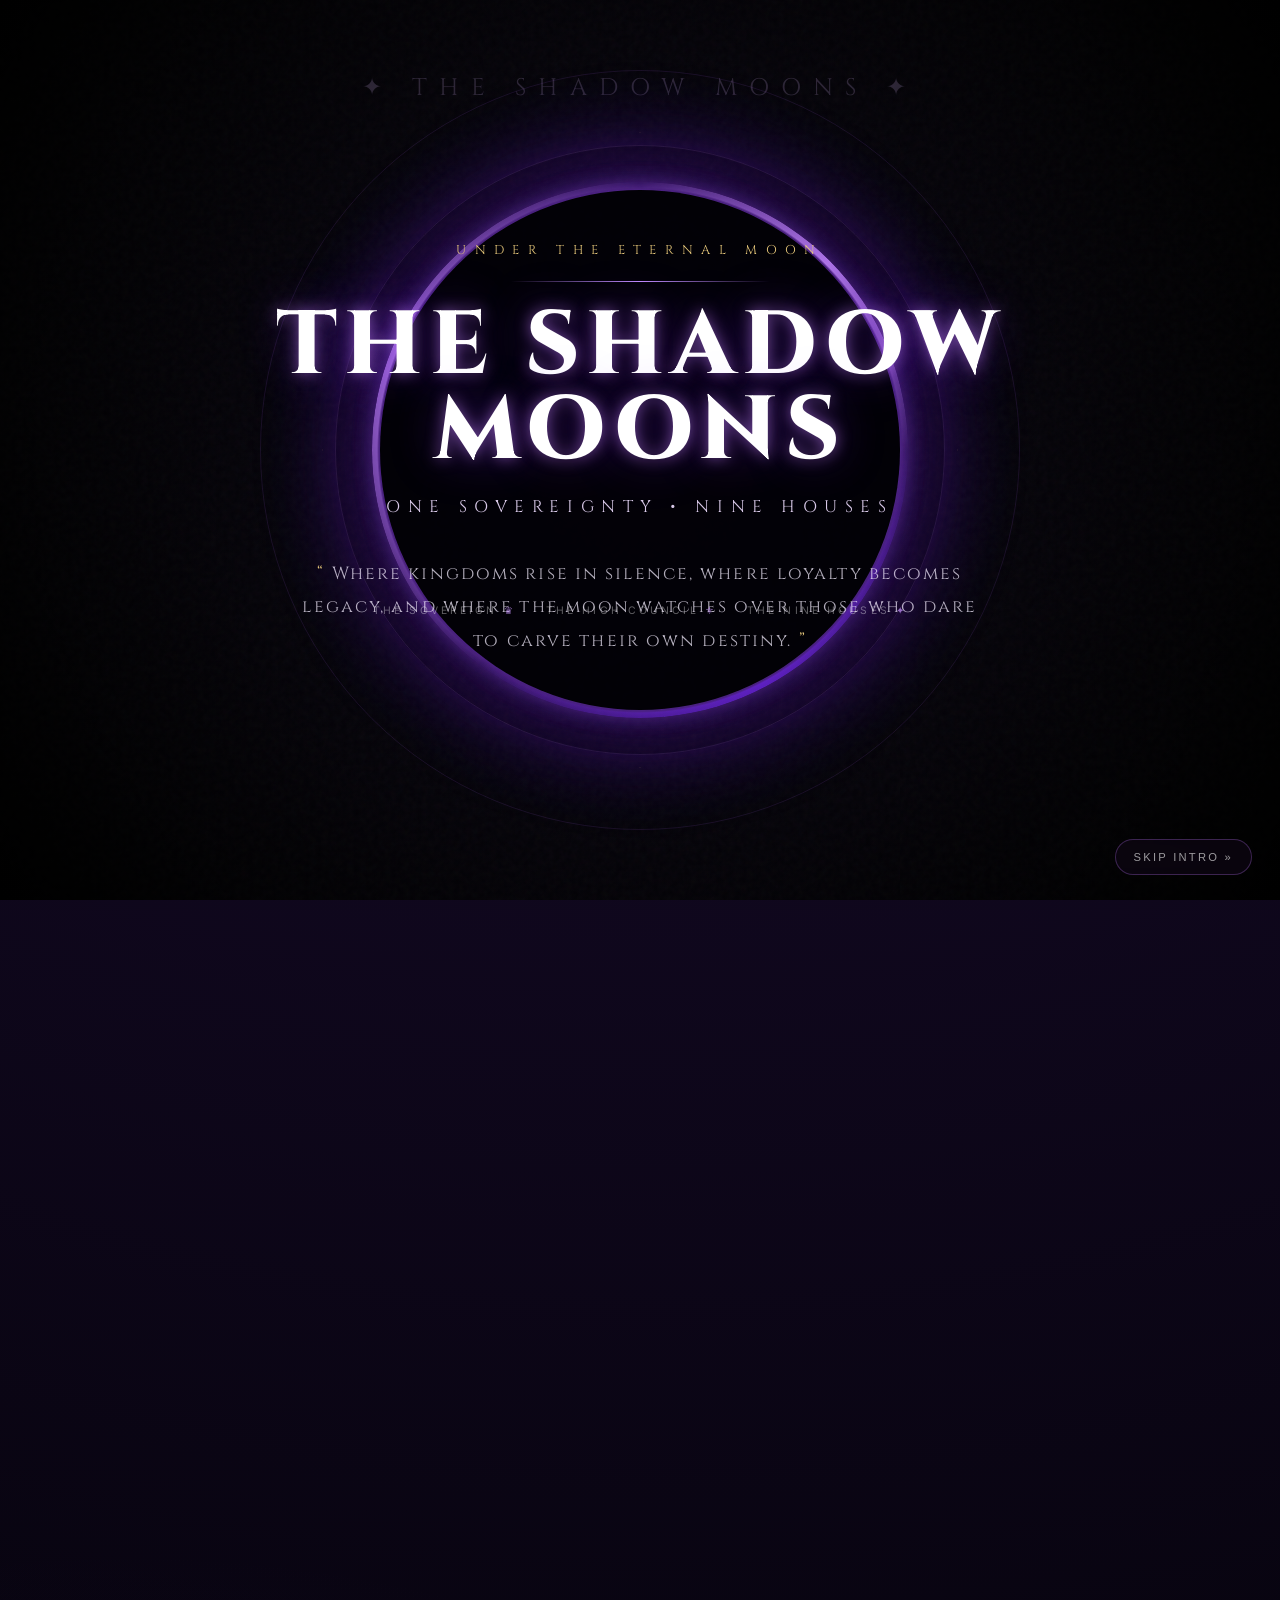
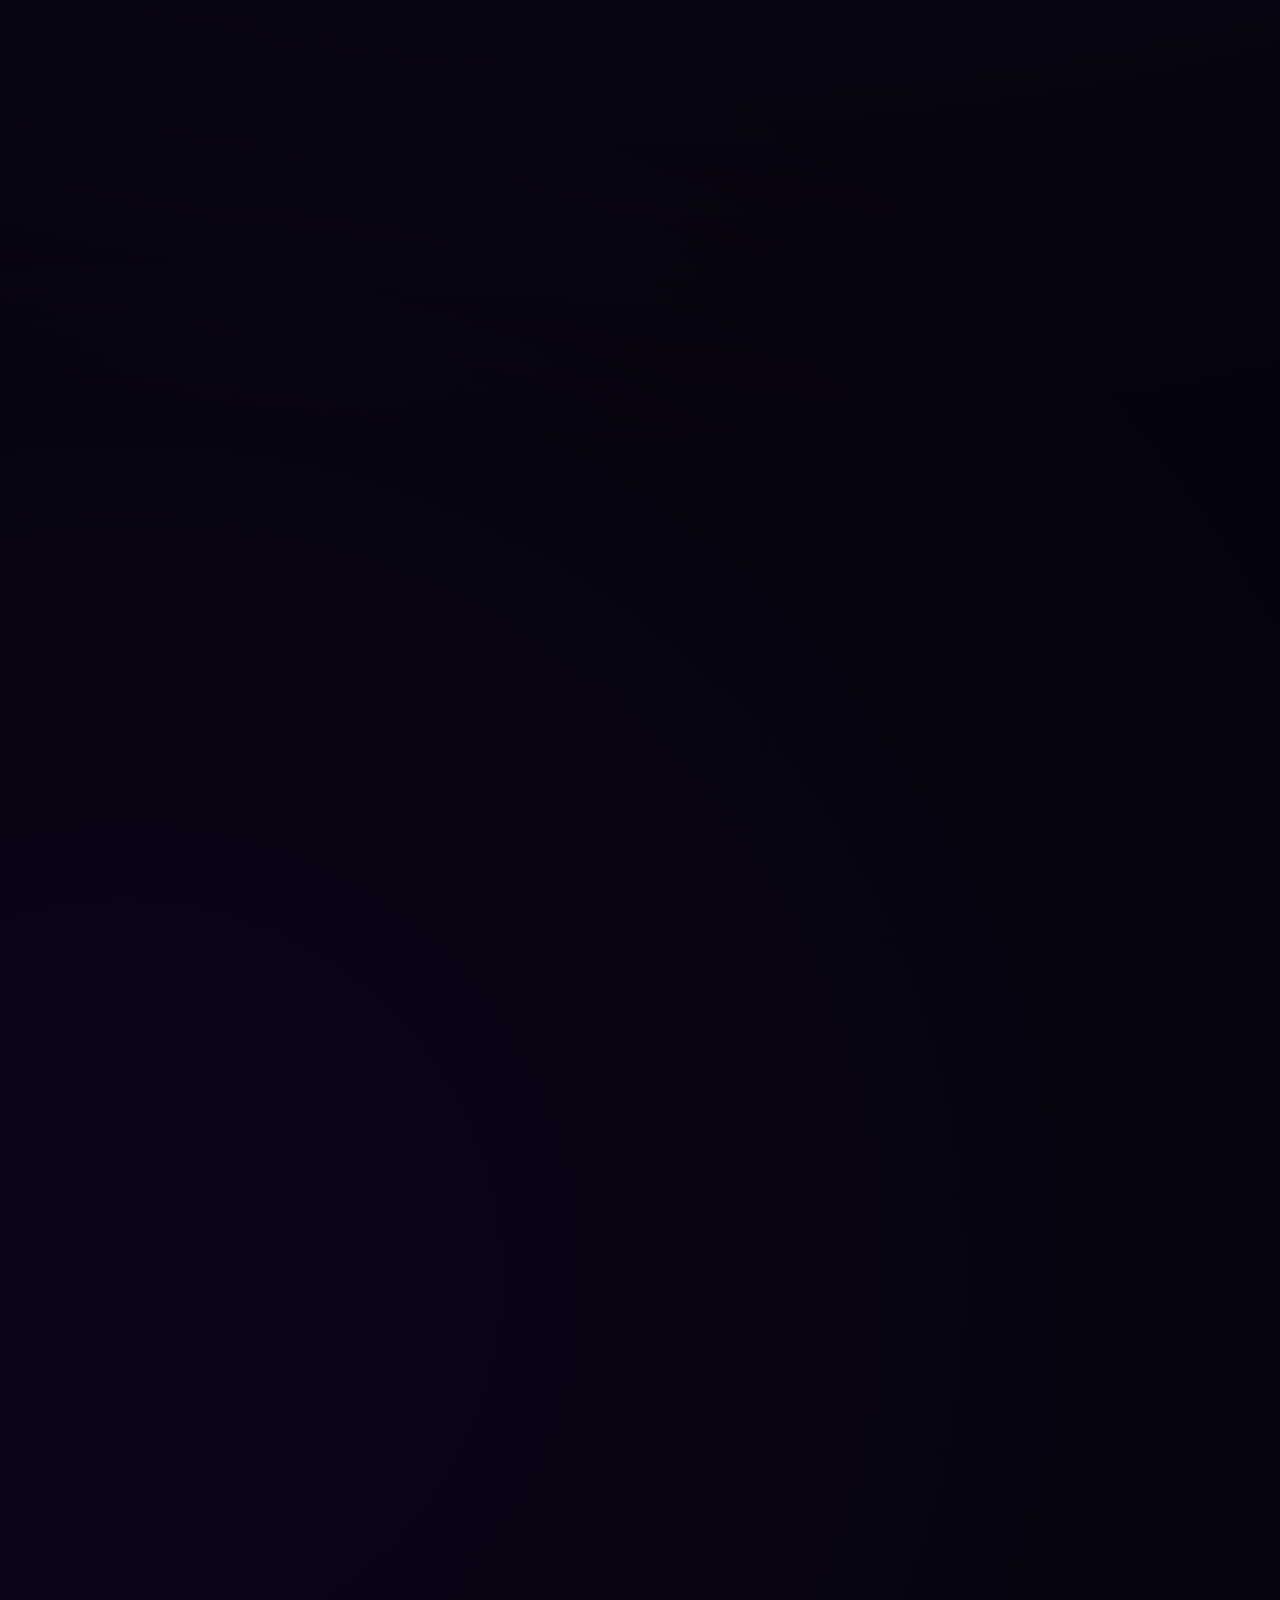
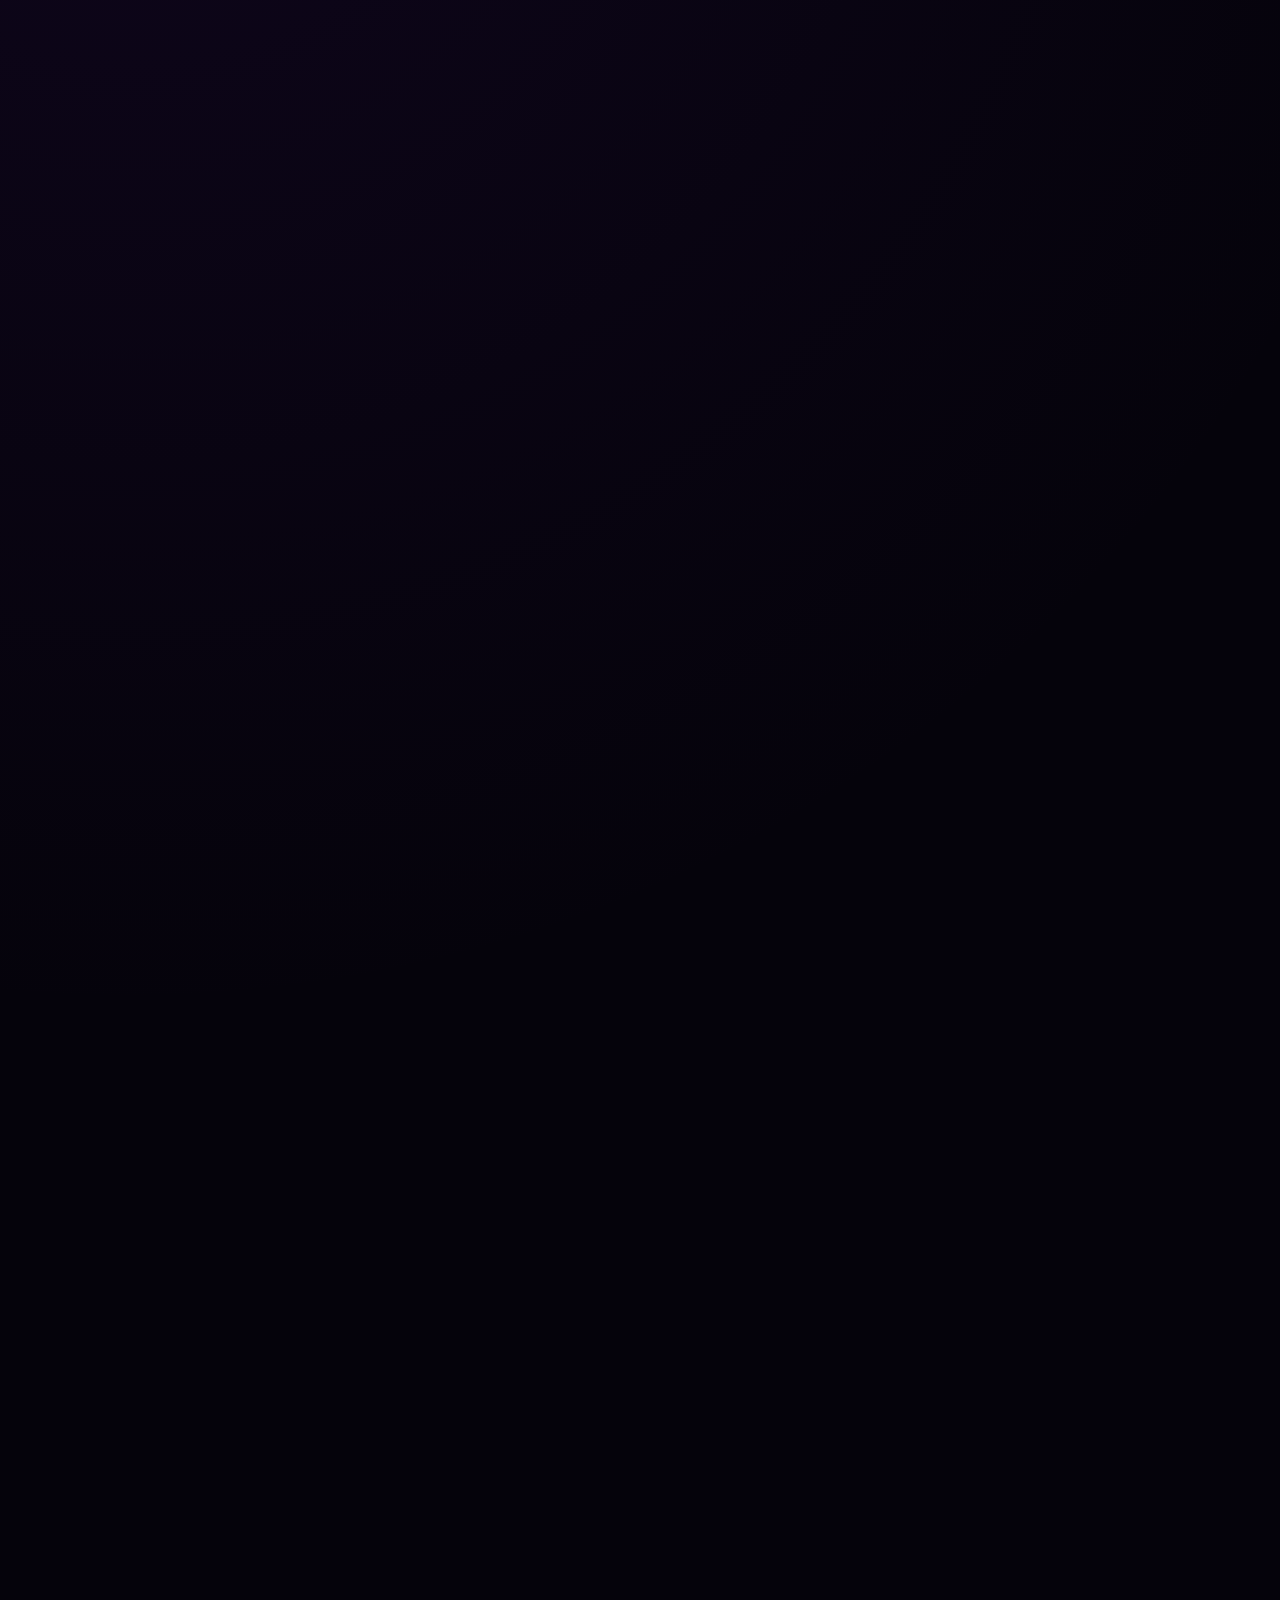
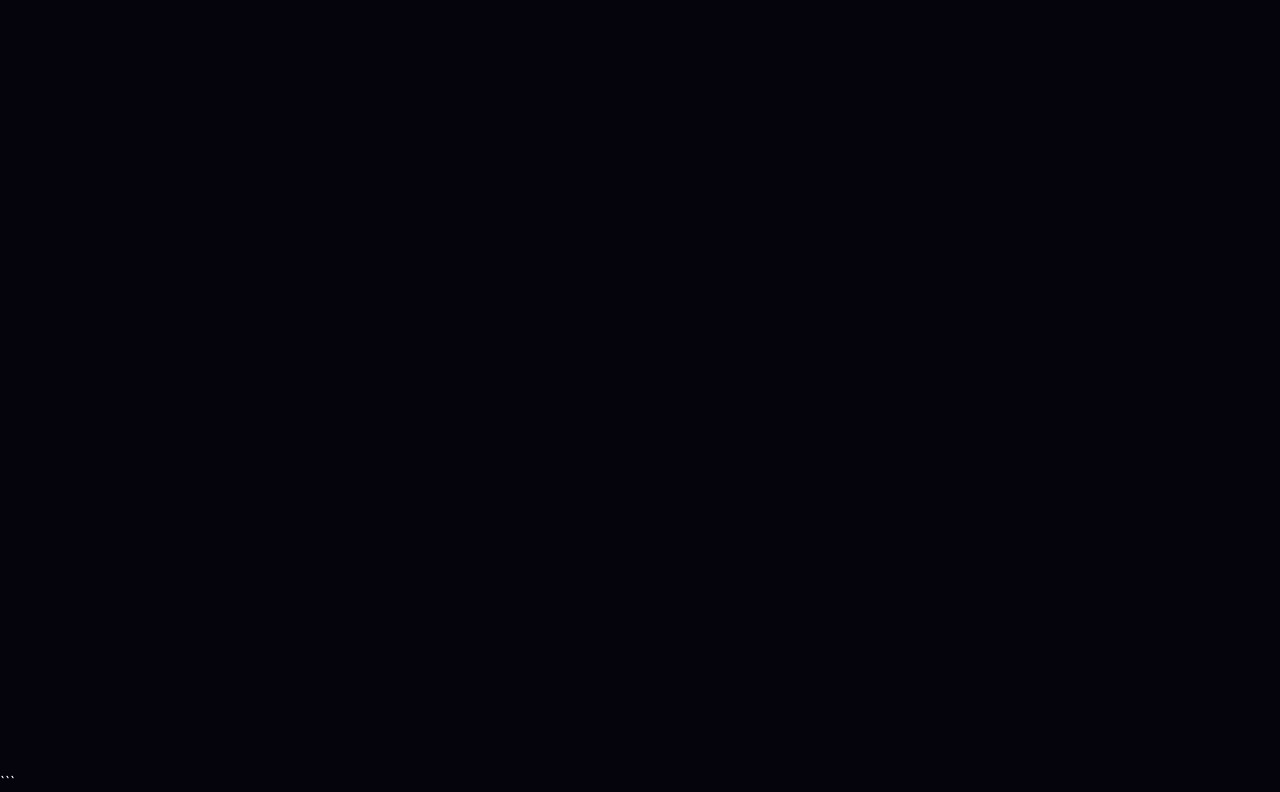
==== commit c30a7947: "Update index.html" ====
--- a/index.html/index.html
+++ b/index.html/index.html
@@ -1,3453 +1,1675 @@
+```html
 <!DOCTYPE html>
 <html lang="en">
 <head>
 <meta charset="UTF-8">
 <meta name="viewport" content="width=device-width, initial-scale=1.0">
-
+<meta name="theme-color" content="#05030b">
 <title>The Shadow Moons | Clover Origins</title>
 
+<link rel="preconnect" href="https://fonts.googleapis.com">
+<link rel="preconnect" href="https://fonts.gstatic.com" crossorigin>
+<link href="https://fonts.googleapis.com/css2?family=Cinzel:wght@400;500;600;700;800;900&family=Inter:wght@300;400;500;600;700&display=swap" rel="stylesheet">
+
 <style>
+:root{
+    --bg:#05030b;
+    --bg2:#090612;
+    --panel:rgba(17,10,29,.72);
+    --panel2:rgba(27,15,43,.82);
+    --purple:#9d5cff;
+    --purple2:#6c2cff;
+    --violet:#c08cff;
+    --gold:#e6c77a;
+    --white:#f5efff;
+    --muted:#a89db8;
+    --border:rgba(176,112,255,.22);
+    --shadow:0 0 45px rgba(120,40,255,.16);
+}
+
+*{
+    box-sizing:border-box;
+    margin:0;
+    padding:0;
+}
+
+html{
+    scroll-behavior:smooth;
+}
+
+body{
+    background:
+        radial-gradient(circle at 50% -10%,rgba(119,50,210,.22),transparent 35%),
+        radial-gradient(circle at 10% 40%,rgba(85,25,150,.12),transparent 30%),
+        var(--bg);
+    color:var(--white);
+    font-family:Inter,Arial,sans-serif;
+    overflow-x:hidden;
+}
+
+body.intro-active{
+    overflow:hidden;
+}
+
+body::before{
+    content:"";
+    position:fixed;
+    inset:0;
+    pointer-events:none;
+    z-index:999;
+    background-image:
+        radial-gradient(circle,rgba(255,255,255,.8) 1px,transparent 1px),
+        radial-gradient(circle,rgba(170,100,255,.45) 1px,transparent 1px);
+    background-size:180px 180px,260px 260px;
+    background-position:0 0,80px 100px;
+    opacity:.12;
+    animation:starDrift 30s linear infinite;
+}
+
+@keyframes starDrift{
+    from{transform:translateY(0)}
+    to{transform:translateY(-180px)}
+}
 
 /* =========================================================
-   GLOBAL
+   CINEMATIC INTRO
 ========================================================= */
 
-* {
-    margin: 0;
-    padding: 0;
-    box-sizing: border-box;
-}
-
-html {
-    scroll-behavior: smooth;
-}
-
-body {
-    background: #020107;
-    color: #fff;
-    font-family: Georgia, "Times New Roman", serif;
-    overflow-x: hidden;
-}
-
-body.locked {
-    overflow: hidden;
-}
-
-button,
-a {
-    font-family: inherit;
-}
-
-::selection {
-    background: rgba(180, 90, 255, .35);
-    color: white;
-}
-
+#intro{
+    position:fixed;
+    inset:0;
+    z-index:10000;
+    overflow:hidden;
+    background:
+        radial-gradient(circle at 50% 48%,rgba(103,38,170,.18),transparent 22%),
+        radial-gradient(circle at 50% 50%,#10071b 0%,#05030a 52%,#000 100%);
+    display:flex;
+    align-items:center;
+    justify-content:center;
+    transition:opacity 1.4s ease,visibility 1.4s ease;
+}
+
+#intro.hidden{
+    opacity:0;
+    visibility:hidden;
+    pointer-events:none;
+}
+
+.intro-stars{
+    position:absolute;
+    inset:0;
+    overflow:hidden;
+}
+
+.intro-star{
+    position:absolute;
+    width:2px;
+    height:2px;
+    border-radius:50%;
+    background:#fff;
+    opacity:0;
+    animation:twinkle 3s infinite ease-in-out;
+}
+
+@keyframes twinkle{
+    0%,100%{opacity:0;transform:scale(.5)}
+    50%{opacity:.9;transform:scale(1.5)}
+}
+
+.intro-noise{
+    position:absolute;
+    inset:0;
+    opacity:.07;
+    background-image:url("data:image/svg+xml,%3Csvg viewBox='0 0 180 180' xmlns='http://www.w3.org/2000/svg'%3E%3Cfilter id='n'%3E%3CfeTurbulence type='fractalNoise' baseFrequency='.8' numOctaves='4' stitchTiles='stitch'/%3E%3C/filter%3E%3Crect width='100%25' height='100%25' filter='url(%23n)' opacity='.6'/%3E%3C/svg%3E");
+    pointer-events:none;
+}
+
+.intro-vignette{
+    position:absolute;
+    inset:0;
+    background:radial-gradient(circle,transparent 30%,rgba(0,0,0,.45) 75%,#000 100%);
+    pointer-events:none;
+}
+
+.eclipse{
+    position:absolute;
+    width:min(48vw,520px);
+    height:min(48vw,520px);
+    border-radius:50%;
+    background:#030207;
+    box-shadow:
+        0 0 25px rgba(165,85,255,.65),
+        0 0 70px rgba(125,42,255,.42),
+        0 0 150px rgba(105,25,220,.25);
+    opacity:0;
+    transform:scale(.45);
+    animation:eclipseRise 3.8s cubic-bezier(.16,1,.3,1) .6s forwards;
+}
+
+.eclipse::before{
+    content:"";
+    position:absolute;
+    inset:-8px;
+    border-radius:50%;
+    background:conic-gradient(
+        from 0deg,
+        transparent,
+        rgba(195,133,255,.9),
+        transparent 25%,
+        rgba(110,38,230,.75),
+        transparent 60%,
+        rgba(195,133,255,.7),
+        transparent
+    );
+    -webkit-mask:radial-gradient(farthest-side,transparent calc(100% - 7px),#000 calc(100% - 5px));
+    mask:radial-gradient(farthest-side,transparent calc(100% - 7px),#000 calc(100% - 5px));
+    animation:orbitGlow 8s linear infinite;
+}
+
+.eclipse::after{
+    content:"";
+    position:absolute;
+    inset:-45px;
+    border-radius:50%;
+    border:1px solid rgba(178,106,255,.16);
+    box-shadow:
+        0 0 80px rgba(122,44,255,.22),
+        inset 0 0 50px rgba(130,50,255,.08);
+    animation:slowPulse 4s ease-in-out infinite;
+}
+
+@keyframes eclipseRise{
+    0%{opacity:0;transform:scale(.45) rotate(-12deg)}
+    60%{opacity:1}
+    100%{opacity:.96;transform:scale(1) rotate(0)}
+}
+
+@keyframes orbitGlow{
+    to{transform:rotate(360deg)}
+}
+
+@keyframes slowPulse{
+    0%,100%{transform:scale(.96);opacity:.45}
+    50%{transform:scale(1.05);opacity:1}
+}
+
+.intro-symbols{
+    position:absolute;
+    width:min(70vw,760px);
+    height:min(70vw,760px);
+    border:1px solid rgba(185,114,255,.11);
+    border-radius:50%;
+    opacity:0;
+    animation:symbolAppear 2s ease 2s forwards,rotateSlow 45s linear infinite;
+}
+
+.intro-symbols::before,
+.intro-symbols::after{
+    content:"";
+    position:absolute;
+    inset:8%;
+    border:1px solid rgba(230,199,122,.09);
+    clip-path:polygon(50% 0,100% 50%,50% 100%,0 50%);
+}
+
+.intro-symbols::after{
+    inset:20%;
+    border-radius:50%;
+    border-color:rgba(160,82,255,.14);
+}
+
+@keyframes symbolAppear{
+    from{opacity:0;transform:scale(.7)}
+    to{opacity:1;transform:scale(1)}
+}
+
+@keyframes rotateSlow{
+    to{transform:rotate(360deg)}
+}
+
+.intro-content{
+    position:relative;
+    z-index:5;
+    text-align:center;
+    width:min(90%,900px);
+    display:flex;
+    flex-direction:column;
+    align-items:center;
+}
+
+.intro-kicker{
+    font-family:Cinzel,serif;
+    font-size:clamp(.65rem,1vw,.85rem);
+    letter-spacing:.65em;
+    color:var(--gold);
+    opacity:0;
+    transform:translateY(20px);
+    animation:introText .9s ease 3.2s forwards;
+}
+
+.intro-line{
+    width:0;
+    height:1px;
+    margin:22px auto;
+    background:linear-gradient(90deg,transparent,var(--violet),transparent);
+    animation:lineGrow 1.2s ease 3.5s forwards;
+}
+
+.intro-main{
+    font-family:Cinzel,serif;
+    font-weight:800;
+    font-size:clamp(2.5rem,7vw,6.7rem);
+    letter-spacing:.08em;
+    line-height:.95;
+    color:#fff;
+    text-shadow:
+        0 0 15px rgba(196,130,255,.55),
+        0 0 50px rgba(126,40,255,.4);
+    opacity:0;
+    transform:scale(.9) translateY(20px);
+    animation:titleReveal 1.5s cubic-bezier(.16,1,.3,1) 3.8s forwards;
+}
+
+.intro-sub{
+    margin-top:22px;
+    font-family:Cinzel,serif;
+    font-size:clamp(.75rem,1.5vw,1.05rem);
+    letter-spacing:.45em;
+    color:#d9c9e9;
+    opacity:0;
+    animation:introText 1.2s ease 4.7s forwards;
+}
+
+.intro-motto{
+    margin-top:40px;
+    max-width:700px;
+    font-family:Cinzel,serif;
+    font-size:clamp(.8rem,1.5vw,1.1rem);
+    line-height:1.9;
+    letter-spacing:.12em;
+    color:rgba(245,239,255,.72);
+    opacity:0;
+    animation:introText 1.2s ease 5.3s forwards;
+}
+
+.intro-motto span{
+    color:var(--gold);
+}
+
+.intro-credits{
+    position:absolute;
+    bottom:10%;
+    display:flex;
+    gap:30px;
+    font-size:.65rem;
+    letter-spacing:.3em;
+    color:rgba(255,255,255,.38);
+    opacity:0;
+    animation:introText 1s ease 6s forwards;
+}
+
+.intro-credits b{
+    color:rgba(201,150,255,.7);
+    font-weight:500;
+}
+
+.skip-intro{
+    position:absolute;
+    right:28px;
+    bottom:25px;
+    z-index:20;
+    padding:11px 18px;
+    border:1px solid rgba(190,120,255,.28);
+    border-radius:30px;
+    background:rgba(20,10,30,.45);
+    backdrop-filter:blur(10px);
+    color:rgba(255,255,255,.6);
+    font-size:.7rem;
+    letter-spacing:.2em;
+    cursor:pointer;
+    transition:.3s;
+}
+
+.skip-intro:hover{
+    color:#fff;
+    border-color:rgba(210,150,255,.7);
+    box-shadow:0 0 25px rgba(145,55,255,.3);
+    transform:translateY(-2px);
+}
+
+.intro-emblem{
+    position:absolute;
+    top:8%;
+    font-family:Cinzel,serif;
+    color:rgba(220,190,255,.18);
+    font-size:1.5rem;
+    letter-spacing:.5em;
+    opacity:0;
+    animation:introText 1s ease 2.7s forwards;
+}
+
+@keyframes introText{
+    to{opacity:1;transform:translateY(0)}
+}
+
+@keyframes lineGrow{
+    to{width:260px}
+}
+
+@keyframes titleReveal{
+    to{opacity:1;transform:scale(1) translateY(0)}
+}
 
 /* =========================================================
-   SCROLLBAR
+   MAIN SITE
 ========================================================= */
 
-::-webkit-scrollbar {
-    width: 7px;
-}
-
-::-webkit-scrollbar-track {
-    background: #020107;
-}
-
-::-webkit-scrollbar-thumb {
-    background: linear-gradient(#7b35aa, #bd72ff);
-    border-radius: 10px;
-}
-
-
-/* =========================================================
-   INTRO
-========================================================= */
-
-#intro {
-    position: fixed;
-    inset: 0;
-    z-index: 99999;
-
-    display: flex;
-    justify-content: center;
-    align-items: center;
-
-    overflow: hidden;
-
+#mainSite{
+    opacity:0;
+    transition:opacity 1.4s ease;
+}
+
+#mainSite.visible{
+    opacity:1;
+}
+
+.container{
+    width:min(1180px,92%);
+    margin:auto;
+}
+
+section{
+    padding:110px 0;
+    position:relative;
+}
+
+.section-title{
+    font-family:Cinzel,serif;
+    text-align:center;
+    font-size:clamp(2rem,4vw,3.3rem);
+    letter-spacing:.08em;
+    margin-bottom:14px;
+}
+
+.section-subtitle{
+    text-align:center;
+    color:var(--muted);
+    max-width:680px;
+    margin:0 auto 55px;
+    line-height:1.8;
+}
+
+.section-kicker{
+    text-align:center;
+    color:var(--gold);
+    text-transform:uppercase;
+    letter-spacing:.35em;
+    font-size:.7rem;
+    margin-bottom:12px;
+}
+
+/* NAV */
+
+.navbar{
+    position:fixed;
+    top:0;
+    left:0;
+    width:100%;
+    z-index:1000;
+    background:rgba(5,3,11,.62);
+    backdrop-filter:blur(18px);
+    border-bottom:1px solid rgba(176,112,255,.12);
+}
+
+.nav-inner{
+    width:min(1250px,94%);
+    height:78px;
+    margin:auto;
+    display:flex;
+    align-items:center;
+    justify-content:space-between;
+}
+
+.nav-brand{
+    font-family:Cinzel,serif;
+    font-weight:800;
+    letter-spacing:.12em;
+    color:#fff;
+    text-decoration:none;
+}
+
+.nav-links{
+    display:flex;
+    gap:26px;
+    list-style:none;
+}
+
+.nav-links a{
+    color:#aaa0b7;
+    text-decoration:none;
+    font-size:.75rem;
+    letter-spacing:.12em;
+    transition:.3s;
+}
+
+.nav-links a:hover{
+    color:#fff;
+    text-shadow:0 0 15px var(--purple);
+}
+
+.discord-btn{
+    text-decoration:none;
+    color:#fff;
+    border:1px solid rgba(176,112,255,.3);
+    padding:10px 16px;
+    border-radius:22px;
+    font-size:.7rem;
+    transition:.3s;
+}
+
+.discord-btn:hover{
+    background:rgba(140,60,255,.16);
+    box-shadow:0 0 25px rgba(140,60,255,.25);
+}
+
+/* HERO */
+
+.hero{
+    min-height:100vh;
+    display:flex;
+    align-items:center;
+    justify-content:center;
+    text-align:center;
+    padding-top:120px;
+    overflow:hidden;
+}
+
+.hero::before{
+    content:"";
+    position:absolute;
+    width:650px;
+    height:650px;
+    border-radius:50%;
+    background:radial-gradient(circle,rgba(109,41,191,.17),transparent 68%);
+    filter:blur(10px);
+}
+
+.hero-logo{
+    width:min(230px,55vw);
+    aspect-ratio:1;
+    object-fit:contain;
+    filter:
+        drop-shadow(0 0 20px rgba(164,84,255,.45))
+        drop-shadow(0 0 65px rgba(105,32,220,.22));
+    animation:heroFloat 5s ease-in-out infinite;
+}
+
+@keyframes heroFloat{
+    0%,100%{transform:translateY(0)}
+    50%{transform:translateY(-13px)}
+}
+
+.eyebrow{
+    margin-top:28px;
+    color:var(--gold);
+    font-size:.7rem;
+    letter-spacing:.45em;
+}
+
+.hero h1{
+    font-family:Cinzel,serif;
+    font-size:clamp(2.8rem,8vw,7rem);
+    line-height:.95;
+    margin:18px 0;
+    letter-spacing:.08em;
+}
+
+.hero h1 span{
+    display:block;
+    color:transparent;
+    -webkit-text-stroke:1px rgba(211,170,255,.75);
+}
+
+.divider{
+    width:150px;
+    height:1px;
+    margin:25px auto;
+    background:linear-gradient(90deg,transparent,var(--purple),transparent);
+}
+
+.tagline{
+    color:#aaa0b8;
+    max-width:620px;
+    line-height:1.8;
+    margin:auto;
+}
+
+/* CARDS */
+
+.grid{
+    display:grid;
+    grid-template-columns:repeat(3,1fr);
+    gap:22px;
+}
+
+.card{
+    position:relative;
+    overflow:hidden;
+    border:1px solid var(--border);
+    border-radius:20px;
+    background:linear-gradient(145deg,rgba(28,16,44,.8),rgba(9,5,16,.82));
+    padding:28px;
+    box-shadow:var(--shadow);
+    transition:.45s cubic-bezier(.16,1,.3,1);
+}
+
+.card::before{
+    content:"";
+    position:absolute;
+    inset:-2px;
+    background:linear-gradient(120deg,transparent 30%,rgba(194,126,255,.12),transparent 70%);
+    transform:translateX(-100%);
+    transition:.7s;
+}
+
+.card:hover{
+    transform:translateY(-9px);
+    border-color:rgba(196,133,255,.5);
+    box-shadow:
+        0 20px 55px rgba(50,15,90,.3),
+        0 0 30px rgba(133,45,255,.12);
+}
+
+.card:hover::before{
+    transform:translateX(100%);
+}
+
+.card>*{
+    position:relative;
+    z-index:1;
+}
+
+.card-icon{
+    font-size:2rem;
+    margin-bottom:18px;
+}
+
+.card h3{
+    font-family:Cinzel,serif;
+    font-size:1.2rem;
+    margin-bottom:9px;
+}
+
+.card p{
+    color:var(--muted);
+    font-size:.88rem;
+    line-height:1.75;
+}
+
+/* LEADERSHIP */
+
+.leader-grid{
+    display:grid;
+    grid-template-columns:repeat(2,1fr);
+    gap:24px;
+    max-width:900px;
+    margin:auto;
+}
+
+.leader-card{
+    cursor:pointer;
+    min-height:280px;
+    display:flex;
+    flex-direction:column;
+    align-items:center;
+    justify-content:center;
+    text-align:center;
+}
+
+.pfp{
+    width:110px;
+    height:110px;
+    border-radius:50%;
+    object-fit:cover;
+    border:2px solid rgba(197,132,255,.55);
+    box-shadow:
+        0 0 20px rgba(144,54,255,.3),
+        0 0 50px rgba(109,32,200,.15);
+    margin-bottom:20px;
+    transition:.45s;
+}
+
+.leader-card:hover .pfp{
+    transform:scale(1.07);
+    box-shadow:
+        0 0 25px rgba(181,100,255,.55),
+        0 0 70px rgba(100,30,220,.3);
+}
+
+.role{
+    color:var(--gold);
+    text-transform:uppercase;
+    letter-spacing:.2em;
+    font-size:.65rem;
+    margin-bottom:9px;
+}
+
+.leader-name{
+    font-family:Cinzel,serif;
+    font-size:1.35rem;
+}
+
+/* LORDS */
+
+.lords-grid{
+    display:grid;
+    grid-template-columns:repeat(3,1fr);
+    gap:20px;
+}
+
+.lord-card{
+    cursor:pointer;
+    text-align:center;
+    padding:30px 20px;
+}
+
+.lord-card .pfp{
+    width:90px;
+    height:90px;
+}
+
+.house-label{
+    color:var(--muted);
+    font-size:.75rem;
+    margin-top:8px;
+}
+
+/* HOUSES */
+
+.house-card{
+    cursor:pointer;
+}
+
+.house-card .house-symbol{
+    font-size:2rem;
+    margin-bottom:12px;
+}
+
+.house-card h3{
+    font-size:1rem;
+}
+
+.stars{
+    margin-top:17px;
+    color:var(--gold);
+    font-family:Cinzel,serif;
+    font-weight:700;
+}
+
+.star-label{
+    color:#81768e;
+    font-family:Inter,sans-serif;
+    font-size:.7rem;
+    margin-left:4px;
+}
+
+/* LEADERBOARD */
+
+.leaderboard{
+    max-width:900px;
+    margin:auto;
+    display:flex;
+    flex-direction:column;
+    gap:12px;
+}
+
+.leader-row{
+    display:grid;
+    grid-template-columns:65px 1fr auto;
+    align-items:center;
+    gap:15px;
+    padding:20px 24px;
+    background:rgba(20,11,32,.65);
+    border:1px solid rgba(176,112,255,.14);
+    border-radius:15px;
+    transition:.3s;
+}
+
+.leader-row:hover{
+    transform:translateX(7px);
+    border-color:rgba(190,120,255,.35);
+}
+
+.rank{
+    font-family:Cinzel,serif;
+    font-size:1.2rem;
+    color:var(--gold);
+}
+
+.rank-house{
+    font-family:Cinzel,serif;
+}
+
+.rank-stars{
+    color:var(--gold);
+    font-weight:700;
+}
+
+/* EVENTS */
+
+.events-grid{
+    display:grid;
+    grid-template-columns:repeat(3,1fr);
+    gap:22px;
+}
+
+.event-card{
+    min-height:210px;
+    display:flex;
+    flex-direction:column;
+    justify-content:space-between;
+}
+
+.event-status{
+    display:inline-block;
+    width:max-content;
+    padding:6px 10px;
+    border-radius:20px;
+    background:rgba(157,92,255,.1);
+    border:1px solid rgba(157,92,255,.2);
+    color:#bd8aff;
+    font-size:.62rem;
+    letter-spacing:.18em;
+}
+
+.event-card h3{
+    font-family:Cinzel,serif;
+    margin-top:18px;
+}
+
+/* SOVEREIGN */
+
+.sovereign{
+    text-align:center;
+    overflow:hidden;
+}
+
+.sovereign::before{
+    content:"";
+    position:absolute;
+    width:500px;
+    height:500px;
+    border-radius:50%;
+    left:50%;
+    top:50%;
+    transform:translate(-50%,-50%);
+    background:radial-gradient(circle,rgba(125,45,220,.13),transparent 65%);
+    pointer-events:none;
+}
+
+.sovereign-card{
+    position:relative;
+    max-width:850px;
+    margin:auto;
+    padding:65px 40px;
+    border:1px solid rgba(204,143,255,.2);
+    background:linear-gradient(145deg,rgba(29,16,46,.78),rgba(9,5,16,.9));
+    border-radius:28px;
+    box-shadow:0 0 80px rgba(95,25,180,.12);
+}
+
+.sovereign-card .pfp{
+    width:145px;
+    height:145px;
+}
+
+.crown{
+    color:var(--gold);
+    font-size:1.5rem;
+}
+
+.sovereign-name{
+    font-family:Cinzel,serif;
+    font-size:clamp(1.6rem,4vw,2.8rem);
+    margin:10px 0;
+}
+
+.quote{
+    margin:30px auto 0;
+    padding:22px;
+    border-top:1px solid rgba(190,125,255,.15);
+    color:#c5b9d0;
+    font-family:Cinzel,serif;
+    font-size:.95rem;
+    line-height:1.9;
+}
+
+.quote::before{
+    content:"“";
+    display:block;
+    color:var(--gold);
+    font-size:2.5rem;
+    height:25px;
+}
+
+/* FOOTER */
+
+footer{
+    border-top:1px solid rgba(176,112,255,.1);
+    padding:55px 0;
+    text-align:center;
+    color:#70677b;
+    font-size:.72rem;
+    letter-spacing:.12em;
+}
+
+footer strong{
+    color:#b79acb;
+}
+
+/* MODAL */
+
+.modal{
+    position:fixed;
+    inset:0;
+    z-index:9000;
+    display:flex;
+    align-items:center;
+    justify-content:center;
+    padding:20px;
+    background:rgba(0,0,0,.78);
+    backdrop-filter:blur(15px);
+    opacity:0;
+    visibility:hidden;
+    transition:.35s;
+}
+
+.modal.active{
+    opacity:1;
+    visibility:visible;
+}
+
+.modal-box{
+    width:min(620px,100%);
+    max-height:90vh;
+    overflow:auto;
+    padding:45px;
+    border-radius:25px;
+    border:1px solid rgba(192,130,255,.3);
     background:
-        radial-gradient(
-            circle at 50% 45%,
-            rgba(116, 38, 174, .25),
-            transparent 25%
-        ),
-        radial-gradient(
-            circle at 50% 50%,
-            rgba(30, 8, 48, .8),
-            #010105 70%
-        );
-
-    transition:
-        opacity 1.5s ease,
-        visibility 1.5s ease;
-}
-
-#intro.hidden {
-    opacity: 0;
-    visibility: hidden;
-    pointer-events: none;
-}
-
-.intro-vignette {
-    position: absolute;
-    inset: 0;
-
-    background:
-        radial-gradient(
-            ellipse,
-            transparent 25%,
-            rgba(0,0,0,.8) 100%
-        );
-
-    pointer-events: none;
-}
-
-.intro-stars {
-    position: absolute;
-    inset: 0;
-}
-
-.intro-star {
-    position: absolute;
-
-    width: 2px;
-    height: 2px;
-
-    border-radius: 50%;
-
-    background: white;
-
-    opacity: .2;
-
-    animation:
-        starAppear 3s ease-in-out infinite;
-}
-
-@keyframes starAppear {
-
-    0%,100% {
-        opacity: .1;
-        transform: scale(.5);
+        radial-gradient(circle at 50% 0%,rgba(113,40,180,.16),transparent 45%),
+        #0b0612;
+    box-shadow:0 0 100px rgba(105,30,220,.25);
+    text-align:center;
+    transform:translateY(25px) scale(.97);
+    transition:.4s;
+}
+
+.modal.active .modal-box{
+    transform:translateY(0) scale(1);
+}
+
+.modal-pfp{
+    width:130px;
+    height:130px;
+    object-fit:cover;
+    border-radius:50%;
+    border:2px solid rgba(198,136,255,.5);
+    box-shadow:0 0 45px rgba(137,46,255,.25);
+    margin-bottom:22px;
+}
+
+.modal-role{
+    color:var(--gold);
+    font-size:.65rem;
+    letter-spacing:.25em;
+    text-transform:uppercase;
+}
+
+.modal-box h2{
+    font-family:Cinzel,serif;
+    font-size:1.8rem;
+    margin:10px 0 18px;
+}
+
+.modal-box p{
+    color:#aaa0b4;
+    line-height:1.9;
+    font-size:.9rem;
+}
+
+.close-modal{
+    margin-top:25px;
+    border:1px solid rgba(188,120,255,.25);
+    background:transparent;
+    color:#bda9ca;
+    border-radius:25px;
+    padding:10px 20px;
+    cursor:pointer;
+    transition:.3s;
+}
+
+.close-modal:hover{
+    color:#fff;
+    border-color:rgba(200,140,255,.6);
+}
+
+/* MUSIC */
+
+.music-player{
+    position:fixed;
+    left:20px;
+    bottom:20px;
+    z-index:2000;
+    display:flex;
+    align-items:center;
+    gap:10px;
+    padding:11px 15px;
+    border-radius:30px;
+    background:rgba(9,5,15,.72);
+    border:1px solid rgba(177,108,255,.2);
+    backdrop-filter:blur(15px);
+    font-size:.65rem;
+    color:#a99caf;
+}
+
+.music-dot{
+    width:8px;
+    height:8px;
+    border-radius:50%;
+    background:#a963ff;
+    box-shadow:0 0 12px #9b4cff;
+    animation:musicPulse 1.3s ease-in-out infinite;
+}
+
+@keyframes musicPulse{
+    50%{transform:scale(1.6);opacity:.55}
+}
+
+/* RESPONSIVE */
+
+@media(max-width:900px){
+    .grid,
+    .lords-grid,
+    .events-grid{
+        grid-template-columns:repeat(2,1fr);
     }
 
-    50% {
-        opacity: 1;
-        transform: scale(1.8);
+    .nav-links{
+        display:none;
     }
 }
 
-.intro-ring {
-    position: absolute;
-
-    width: 650px;
-    height: 650px;
-
-    border-radius: 50%;
-
-    border: 1px solid rgba(170, 77, 230, .08);
-
-    box-shadow:
-        0 0 80px rgba(130, 45, 180, .05),
-        inset 0 0 80px rgba(130, 45, 180, .04);
-
-    animation:
-        ringSpin 25s linear infinite;
-}
-
-.intro-ring::before,
-.intro-ring::after {
-    content: "";
-
-    position: absolute;
-
-    inset: 45px;
-
-    border-radius: 50%;
-
-    border: 1px solid rgba(190, 100, 255, .06);
-}
-
-.intro-ring::after {
-    inset: 100px;
-}
-
-@keyframes ringSpin {
-
-    from {
-        transform: rotate(0deg);
+@media(max-width:650px){
+    section{
+        padding:80px 0;
     }
 
-    to {
-        transform: rotate(360deg);
+    .grid,
+    .lords-grid,
+    .events-grid,
+    .leader-grid{
+        grid-template-columns:1fr;
     }
-}
-
-.intro-content {
-    position: relative;
-
-    z-index: 10;
-
-    text-align: center;
-
-    width: min(950px, 90%);
-}
-
-.intro-small {
-    color: #8f79a0;
-
-    font-size: 10px;
-
-    letter-spacing: 8px;
-
-    text-transform: uppercase;
-
-    opacity: 0;
-
-    animation:
-        introSmall 2s ease forwards;
-
-    animation-delay: .7s;
-}
-
-@keyframes introSmall {
-
-    from {
-        opacity: 0;
-        letter-spacing: 18px;
-        transform: translateY(15px);
+
+    .leader-row{
+        grid-template-columns:45px 1fr auto;
+        padding:16px;
     }
 
-    to {
-        opacity: 1;
-        letter-spacing: 8px;
-        transform: translateY(0);
+    .sovereign-card{
+        padding:45px 20px;
     }
-}
-
-.intro-title {
-    margin-top: 30px;
-
-    font-size:
-        clamp(45px, 9vw, 110px);
-
-    font-weight: 400;
-
-    letter-spacing: 15px;
-
-    text-transform: uppercase;
-
-    line-height: .95;
-
-    opacity: 0;
-
-    text-shadow:
-        0 0 20px rgba(193, 110, 255, .45),
-        0 0 70px rgba(125, 42, 180, .35),
-        0 0 130px rgba(110, 30, 160, .2);
-
-    animation:
-        titleReveal 2.8s cubic-bezier(.2,.8,.2,1) forwards;
-
-    animation-delay: 1.8s;
-}
-
-@keyframes titleReveal {
-
-    from {
-        opacity: 0;
-        letter-spacing: 45px;
-        transform: scale(.8);
-        filter: blur(8px);
+
+    .intro-credits{
+        gap:10px;
+        flex-direction:column;
+        text-align:center;
     }
 
-    to {
-        opacity: 1;
-        letter-spacing: 15px;
-        transform: scale(1);
-        filter: blur(0);
+    .music-player{
+        left:10px;
+        bottom:10px;
     }
 }
-
-.intro-line {
-    width: 240px;
-    height: 1px;
-
-    margin: 32px auto;
-
-    background:
-        linear-gradient(
-            90deg,
-            transparent,
-            #bd72ff,
-            white,
-            #bd72ff,
-            transparent
-        );
-
-    box-shadow:
-        0 0 25px rgba(190, 100, 255, .8);
-
-    opacity: 0;
-
-    animation:
-        lineReveal 2s ease forwards;
-
-    animation-delay: 3.5s;
-}
-
-@keyframes lineReveal {
-
-    to {
-        opacity: 1;
-        width: 300px;
-    }
-}
-
-.intro-logo {
-    width: 260px;
-    max-width: 60vw;
-
-    margin-top: 15px;
-
-    opacity: 0;
-
-    filter:
-        drop-shadow(0 0 15px rgba(178, 76, 255, .8))
-        drop-shadow(0 0 70px rgba(115, 38, 170, .5));
-
-    animation:
-        logoReveal 3s ease forwards;
-
-    animation-delay: 4s;
-}
-
-@keyframes logoReveal {
-
-    0% {
-        opacity: 0;
-        transform: scale(.4) rotate(-8deg);
-        filter:
-            brightness(0)
-            drop-shadow(0 0 0 transparent);
-    }
-
-    45% {
-        opacity: 1;
-        transform: scale(1.1) rotate(2deg);
-    }
-
-    75% {
-        transform: scale(.97) rotate(0);
-    }
-
-    100% {
-        opacity: 1;
-        transform: scale(1);
-    }
-}
-
-.intro-subtitle {
-    margin-top: 20px;
-
-    color: #9d91a8;
-
-    font-size: 10px;
-
-    letter-spacing: 6px;
-
-    text-transform: uppercase;
-
-    opacity: 0;
-
-    animation:
-        fadeUp 2s ease forwards;
-
-    animation-delay: 6s;
-}
-
-@keyframes fadeUp {
-
-    from {
-        opacity: 0;
-        transform: translateY(20px);
-    }
-
-    to {
-        opacity: 1;
-        transform: translateY(0);
-    }
-}
-
-.intro-quote {
-    margin: 28px auto 0;
-
-    max-width: 700px;
-
-    color: #6e6475;
-
-    font-style: italic;
-
-    font-size: 13px;
-
-    letter-spacing: 1px;
-
-    opacity: 0;
-
-    animation:
-        fadeUp 2s ease forwards;
-
-    animation-delay: 7s;
-}
-
-.skip-intro {
-    position: absolute;
-
-    bottom: 30px;
-    right: 35px;
-
-    z-index: 20;
-
-    padding: 11px 20px;
-
-    border: 1px solid rgba(190, 100, 255, .3);
-
-    background: rgba(70, 20, 100, .1);
-
-    color: #817687;
-
-    font-size: 9px;
-
-    letter-spacing: 3px;
-
-    text-transform: uppercase;
-
-    cursor: pointer;
-
-    transition: .3s ease;
-}
-
-.skip-intro:hover {
-    color: white;
-
-    border-color: #bd72ff;
-
-    box-shadow:
-        0 0 25px rgba(175, 75, 240, .3);
-}
-
-
-/* =========================================================
-   COSMIC BACKGROUND
-========================================================= */
-
-.space {
-    position: fixed;
-    inset: 0;
-
-    z-index: -20;
-
-    overflow: hidden;
-
-    background:
-        radial-gradient(
-            circle at 50% 30%,
-            rgba(95, 35, 145, .18),
-            transparent 30%
-        ),
-        radial-gradient(
-            circle at 15% 80%,
-            rgba(75, 25, 110, .12),
-            transparent 35%
-        ),
-        #020107;
-}
-
-.moon {
-    position: absolute;
-
-    width: 650px;
-    height: 650px;
-
-    left: 50%;
-    top: 43%;
-
-    transform: translate(-50%, -50%);
-
-    border-radius: 50%;
-
-    background:
-        radial-gradient(
-            circle at 35% 28%,
-            rgba(255,255,255,.9),
-            rgba(215,210,220,.75) 25%,
-            rgba(130,120,140,.55) 55%,
-            rgba(20,15,25,.95) 100%
-        );
-
-    opacity: .12;
-
-    box-shadow:
-        0 0 50px rgba(220,210,230,.15),
-        0 0 150px rgba(140,70,190,.2),
-        0 0 250px rgba(100,30,150,.1);
-
-    animation:
-        moonFloat 12s ease-in-out infinite,
-        moonPulse 8s ease-in-out infinite;
-}
-
-@keyframes moonFloat {
-
-    0%,100% {
-        transform: translate(-50%,-50%) scale(1);
-    }
-
-    50% {
-        transform: translate(-50%,-53%) scale(1.04);
-    }
-}
-
-@keyframes moonPulse {
-
-    0%,100% {
-        opacity: .1;
-    }
-
-    50% {
-        opacity: .18;
-    }
-}
-
-.moon-glow {
-    position: absolute;
-
-    width: 1000px;
-    height: 1000px;
-
-    left: 50%;
-    top: 43%;
-
-    transform: translate(-50%,-50%);
-
-    border-radius: 50%;
-
-    background:
-        radial-gradient(
-            circle,
-            rgba(145,70,200,.13),
-            transparent 65%
-        );
-
-    animation:
-        glowPulse 9s ease-in-out infinite;
-}
-
-@keyframes glowPulse {
-
-    0%,100% {
-        transform: translate(-50%,-50%) scale(.9);
-    }
-
-    50% {
-        transform: translate(-50%,-50%) scale(1.12);
-    }
-}
-
-.stars,
-.particles {
-    position: absolute;
-    inset: 0;
-}
-
-.star {
-    position: absolute;
-
-    width: 2px;
-    height: 2px;
-
-    background: white;
-
-    border-radius: 50%;
-
-    opacity: .3;
-
-    animation:
-        starMove linear infinite,
-        starTwinkle ease-in-out infinite;
-}
-
-@keyframes starMove {
-
-    from {
-        transform: translate(0,0);
-    }
-
-    to {
-        transform: translate(30px,-120px);
-    }
-}
-
-@keyframes starTwinkle {
-
-    0%,100% {
-        opacity: .1;
-    }
-
-    50% {
-        opacity: 1;
-    }
-}
-
-.particle {
-    position: absolute;
-
-    width: 3px;
-    height: 3px;
-
-    border-radius: 50%;
-
-    background: #a75be0;
-
-    box-shadow:
-        0 0 8px #a75be0,
-        0 0 20px rgba(167,91,224,.4);
-
-    animation:
-        particleRise linear infinite;
-}
-
-@keyframes particleRise {
-
-    0% {
-        transform: translateY(110vh);
-        opacity: 0;
-    }
-
-    10% {
-        opacity: .6;
-    }
-
-    90% {
-        opacity: .35;
-    }
-
-    100% {
-        transform: translate(80px,-20vh);
-        opacity: 0;
-    }
-}
-
-
-/* =========================================================
-   NAV
-========================================================= */
-
-nav {
-    position: fixed;
-
-    top: 0;
-    left: 0;
-
-    width: 100%;
-    height: 82px;
-
-    z-index: 1000;
-
-    display: flex;
-    align-items: center;
-    justify-content: space-between;
-
-    padding: 0 6%;
-
-    background:
-        linear-gradient(
-            to bottom,
-            rgba(2,1,7,.95),
-            rgba(2,1,7,.2),
-            transparent
-        );
-
-    backdrop-filter: blur(7px);
-}
-
-.nav-logo {
-    display: flex;
-    align-items: center;
-
-    gap: 12px;
-
-    font-size: 13px;
-
-    letter-spacing: 4px;
-
-    font-weight: bold;
-}
-
-.nav-logo img {
-    width: 45px;
-    height: 45px;
-
-    object-fit: contain;
-
-    filter:
-        drop-shadow(0 0 10px rgba(160,70,220,.8));
-}
-
-.nav-links {
-    display: flex;
-    gap: 27px;
-}
-
-.nav-links a {
-    color: #aaa2b0;
-
-    text-decoration: none;
-
-    font-size: 9px;
-
-    letter-spacing: 2px;
-
-    text-transform: uppercase;
-
-    transition: .35s ease;
-}
-
-.nav-links a:hover {
-    color: #cf8aff;
-
-    text-shadow:
-        0 0 15px rgba(205,130,255,.8);
-}
-
-.discord-nav {
-    color: #c478ff !important;
-}
-
-
-/* =========================================================
-   HERO
-========================================================= */
-
-.hero {
-    min-height: 100vh;
-
-    display: flex;
-    justify-content: center;
-    align-items: center;
-
-    text-align: center;
-
-    padding: 130px 20px 100px;
-
-    position: relative;
-}
-
-.hero-content {
-    max-width: 1000px;
-
-    position: relative;
-    z-index: 3;
-}
-
-.hero-logo {
-    width: 280px;
-
-    max-width: 65vw;
-
-    margin-bottom: 28px;
-
-    filter:
-        drop-shadow(0 0 12px rgba(155,65,220,.75))
-        drop-shadow(0 0 50px rgba(120,40,180,.35));
-
-    animation:
-        heroFloat 6s ease-in-out infinite;
-}
-
-@keyframes heroFloat {
-
-    0%,100% {
-        transform: translateY(0);
-    }
-
-    50% {
-        transform: translateY(-13px);
-    }
-}
-
-.eyebrow {
-    color: #a761d2;
-
-    font-size: 10px;
-
-    letter-spacing: 7px;
-
-    text-transform: uppercase;
-}
-
-.hero h1 {
-    margin-top: 18px;
-
-    font-size:
-        clamp(43px, 8vw, 96px);
-
-    letter-spacing: 10px;
-
-    font-weight: 400;
-
-    line-height: 1;
-
-    text-transform: uppercase;
-
-    text-shadow:
-        0 0 20px rgba(190,110,245,.3),
-        0 0 70px rgba(120,40,180,.2);
-}
-
-.divider {
-    width: 130px;
-
-    height: 1px;
-
-    margin: 30px auto;
-
-    background:
-        linear-gradient(
-            90deg,
-            transparent,
-            #b061e4,
-            transparent
-        );
-
-    box-shadow:
-        0 0 15px rgba(176,97,228,.7);
-}
-
-.tagline {
-    max-width: 650px;
-
-    margin: 0 auto 40px;
-
-    color: #a9a0b0;
-
-    font-size: 17px;
-
-    line-height: 1.9;
-
-    letter-spacing: 1px;
-}
-
-.hero-buttons {
-    display: flex;
-
-    justify-content: center;
-
-    gap: 13px;
-
-    flex-wrap: wrap;
-}
-
-.btn {
-    display: inline-block;
-
-    padding: 14px 25px;
-
-    border:
-        1px solid
-        rgba(177,91,232,.5);
-
-    background:
-        rgba(90,30,130,.13);
-
-    color: white;
-
-    text-decoration: none;
-
-    font-size: 9px;
-
-    letter-spacing: 3px;
-
-    text-transform: uppercase;
-
-    cursor: pointer;
-
-    transition: .4s ease;
-
-    backdrop-filter: blur(6px);
-}
-
-.btn:hover {
-    transform: translateY(-5px);
-
-    border-color: #ca82ff;
-
-    box-shadow:
-        0 0 25px rgba(168,76,226,.3);
-}
-
-.discord-btn {
-    background:
-        rgba(110,40,155,.3);
-
-    border-color:
-        rgba(196,120,255,.75);
-}
-
-
-/* =========================================================
-   SECTIONS
-========================================================= */
-
-section:not(.hero) {
-    position: relative;
-
-    max-width: 1500px;
-
-    margin: auto;
-
-    padding: 125px 6%;
-}
-
-.section-heading {
-    text-align: center;
-
-    margin-bottom: 65px;
-}
-
-.section-heading h2 {
-    margin-top: 14px;
-
-    font-size:
-        clamp(31px,5vw,60px);
-
-    font-weight: 400;
-
-    letter-spacing: 6px;
-
-    text-transform: uppercase;
-}
-
-.section-heading p {
-    max-width: 700px;
-
-    margin: auto;
-
-    color: #8e8696;
-
-    font-size: 14px;
-
-    line-height: 1.9;
-}
-
-
-/* =========================================================
-   SOVEREIGN
-========================================================= */
-
-.sovereign-wrap {
-    max-width: 1050px;
-
-    margin: auto;
-}
-
-.sovereign-card {
-    position: relative;
-
-    padding: 65px 50px;
-
-    text-align: center;
-
-    overflow: hidden;
-
-    border:
-        1px solid
-        rgba(211,156,255,.35);
-
-    background:
-        radial-gradient(
-            circle at center,
-            rgba(105,35,150,.24),
-            rgba(5,2,10,.9) 70%
-        );
-
-    box-shadow:
-        0 0 100px rgba(100,30,150,.14),
-        inset 0 0 80px rgba(150,70,220,.05);
-}
-
-.sovereign-card::before {
-    content: "";
-
-    position: absolute;
-
-    inset: 0;
-
-    background:
-        linear-gradient(
-            120deg,
-            transparent 20%,
-            rgba(220,170,255,.08),
-            transparent 80%
-        );
-
-    transform: translateX(-100%);
-
-    animation:
-        sovereignShine 7s ease-in-out infinite;
-}
-
-@keyframes sovereignShine {
-
-    0%,55% {
-        transform: translateX(-100%);
-    }
-
-    75%,100% {
-        transform: translateX(100%);
-    }
-}
-
-.sovereign-crown {
-    font-size: 45px;
-
-    margin-bottom: 10px;
-
-    position: relative;
-    z-index: 2;
-
-    filter:
-        drop-shadow(0 0 15px rgba(255,210,100,.5));
-}
-
-.sovereign-pfp {
-    position: relative;
-    z-index: 2;
-
-    width: 175px;
-    height: 175px;
-
-    object-fit: cover;
-
-    border-radius: 50%;
-
-    border:
-        2px solid
-        rgba(200,130,255,.7);
-
-    box-shadow:
-        0 0 30px rgba(165,75,230,.45),
-        0 0 80px rgba(110,35,160,.25);
-
-    margin-bottom: 28px;
-
-    transition: .5s ease;
-}
-
-.sovereign-pfp:hover {
-    transform: scale(1.05);
-
-    box-shadow:
-        0 0 45px rgba(190,100,255,.65),
-        0 0 100px rgba(120,40,180,.4);
-}
-
-.sovereign-title {
-    position: relative;
-    z-index: 2;
-
-    color: #bd7aff;
-
-    font-size: 10px;
-
-    letter-spacing: 6px;
-
-    text-transform: uppercase;
-}
-
-.sovereign-name {
-    position: relative;
-    z-index: 2;
-
-    margin-top: 15px;
-
-    font-size:
-        clamp(32px,5vw,58px);
-
-    font-weight: 400;
-
-    letter-spacing: 5px;
-}
-
-.sovereign-subtitle {
-    position: relative;
-    z-index: 2;
-
-    margin-top: 10px;
-
-    color: #9d92a4;
-
-    letter-spacing: 3px;
-
-    font-size: 11px;
-}
-
-.sovereign-description {
-    position: relative;
-    z-index: 2;
-
-    max-width: 720px;
-
-    margin: 30px auto;
-
-    color: #aaa1b1;
-
-    line-height: 2;
-
-    font-size: 15px;
-}
-
-.quote-box {
-    position: relative;
-    z-index: 2;
-
-    max-width: 800px;
-
-    margin: 25px auto;
-
-    padding: 22px;
-
-    border-left:
-        2px solid
-        rgba(190,100,255,.5);
-
-    border-right:
-        2px solid
-        rgba(190,100,255,.2);
-
-    background:
-        rgba(120,50,160,.05);
-
-    color: #c7bdce;
-
-    font-style: italic;
-
-    line-height: 1.8;
-}
-
-.quote-box span {
-    display: block;
-
-    margin-top: 12px;
-
-    color: #756b7d;
-
-    font-style: normal;
-
-    font-size: 8px;
-
-    letter-spacing: 3px;
-
-    text-transform: uppercase;
-}
-
-
-/* =========================================================
-   HIGH COUNCIL
-========================================================= */
-
-.council-grid {
-    display: grid;
-
-    grid-template-columns:
-        repeat(2, minmax(280px,1fr));
-
-    gap: 25px;
-
-    max-width: 900px;
-
-    margin: auto;
-}
-
-
-/* =========================================================
-   GENERIC PERSON CARD
-========================================================= */
-
-.person-card {
-    position: relative;
-
-    padding: 40px 30px;
-
-    text-align: center;
-
-    overflow: hidden;
-
-    border:
-        1px solid
-        rgba(161,83,214,.22);
-
-    background:
-        linear-gradient(
-            145deg,
-            rgba(80,30,110,.18),
-            rgba(8,4,15,.75)
-        );
-
-    backdrop-filter: blur(12px);
-
-    cursor: pointer;
-
-    transition:
-        transform .5s ease,
-        border-color .5s ease,
-        box-shadow .5s ease;
-}
-
-.person-card::before {
-    content: "";
-
-    position: absolute;
-
-    inset: 0;
-
-    background:
-        radial-gradient(
-            circle at center,
-            rgba(185,90,240,.13),
-            transparent 65%
-        );
-
-    opacity: 0;
-
-    transition: .5s;
-}
-
-.person-card:hover::before {
-    opacity: 1;
-}
-
-.person-card:hover {
-    transform: translateY(-10px);
-
-    border-color:
-        rgba(200,120,255,.7);
-
-    box-shadow:
-        0 25px 70px rgba(90,30,130,.3);
-}
-
-.person-card img {
-    position: relative;
-    z-index: 2;
-
-    width: 135px;
-    height: 135px;
-
-    object-fit: cover;
-
-    border-radius: 50%;
-
-    border:
-        1px solid
-        rgba(200,130,255,.55);
-
-    box-shadow:
-        0 0 30px rgba(160,70,220,.25);
-
-    transition: .5s;
-}
-
-.person-card:hover img {
-    transform: scale(1.06);
-
-    box-shadow:
-        0 0 45px rgba(185,100,255,.45);
-}
-
-.person-role {
-    position: relative;
-    z-index: 2;
-
-    display: block;
-
-    margin-top: 22px;
-
-    color: #a55fd2;
-
-    font-size: 9px;
-
-    letter-spacing: 5px;
-
-    text-transform: uppercase;
-}
-
-.person-name {
-    position: relative;
-    z-index: 2;
-
-    margin-top: 13px;
-
-    font-size: 28px;
-
-    font-weight: 400;
-}
-
-.person-description {
-    position: relative;
-    z-index: 2;
-
-    margin-top: 10px;
-
-    color: #8f8798;
-
-    font-size: 12px;
-
-    line-height: 1.7;
-}
-
-.click-hint {
-    position: relative;
-    z-index: 2;
-
-    display: block;
-
-    margin-top: 22px;
-
-    color: #655d6c;
-
-    font-size: 7px;
-
-    letter-spacing: 3px;
-
-    text-transform: uppercase;
-}
-
-
-/* =========================================================
-   HOUSES
-========================================================= */
-
-.houses-grid {
-    display: grid;
-
-    grid-template-columns:
-        repeat(
-            auto-fit,
-            minmax(270px,1fr)
-        );
-
-    gap: 23px;
-}
-
-.house-card {
-    position: relative;
-
-    min-height: 390px;
-
-    padding: 38px 27px;
-
-    text-align: center;
-
-    overflow: hidden;
-
-    border:
-        1px solid
-        rgba(161,83,214,.2);
-
-    background:
-        linear-gradient(
-            145deg,
-            rgba(80,30,110,.17),
-            rgba(8,4,15,.7)
-        );
-
-    backdrop-filter: blur(12px);
-
-    cursor: pointer;
-
-    transition:
-        transform .5s ease,
-        border-color .5s ease,
-        box-shadow .5s ease;
-}
-
-.house-card::before {
-    content: "";
-
-    position: absolute;
-
-    inset: -2px;
-
-    background:
-        linear-gradient(
-            120deg,
-            transparent,
-            rgba(183,93,239,.13),
-            transparent
-        );
-
-    transform: translateX(-100%);
-
-    transition: .9s ease;
-}
-
-.house-card:hover::before {
-    transform: translateX(100%);
-}
-
-.house-card:hover {
-    transform:
-        translateY(-12px)
-        scale(1.015);
-
-    border-color:
-        rgba(194,110,255,.7);
-
-    box-shadow:
-        0 25px 70px rgba(90,30,130,.25),
-        0 0 35px rgba(160,70,220,.1);
-}
-
-.house-symbol {
-    position: relative;
-    z-index: 2;
-
-    font-size: 48px;
-
-    margin-bottom: 18px;
-
-    filter:
-        drop-shadow(
-            0 0 13px
-            rgba(190,100,255,.5)
-        );
-}
-
-.house-card h3 {
-    position: relative;
-    z-index: 2;
-
-    font-size: 23px;
-
-    font-weight: 400;
-
-    letter-spacing: 2px;
-}
-
-.house-role {
-    position: relative;
-    z-index: 2;
-
-    display: block;
-
-    margin-top: 11px;
-
-    color: #a45fd1;
-
-    font-size: 8px;
-
-    letter-spacing: 2px;
-
-    line-height: 1.6;
-}
-
-.house-stars {
-    position: relative;
-    z-index: 2;
-
-    margin: 22px 0;
-
-    color: #f1d68a;
-
-    font-size: 24px;
-
-    text-shadow:
-        0 0 15px rgba(241,214,138,.4);
-}
-
-.house-lord {
-    position: relative;
-    z-index: 2;
-
-    color: #82798b;
-
-    font-size: 12px;
-
-    margin-bottom: 23px;
-}
-
-.house-card .btn {
-    position: relative;
-    z-index: 2;
-
-    font-size: 8px;
-}
-
-
-/* =========================================================
-   LEADERBOARD
-========================================================= */
-
-.leaderboard {
-    max-width: 950px;
-
-    margin: auto;
-
-    border:
-        1px solid
-        rgba(161,83,214,.2);
-
-    background:
-        rgba(8,4,15,.7);
-
-    backdrop-filter: blur(15px);
-
-    overflow: hidden;
-}
-
-.leader-row {
-    display: grid;
-
-    grid-template-columns:
-        80px
-        1fr
-        150px;
-
-    align-items: center;
-
-    padding: 21px 28px;
-
-    border-bottom:
-        1px solid
-        rgba(255,255,255,.045);
-
-    transition: .35s ease;
-}
-
-.leader-row:last-child {
-    border-bottom: none;
-}
-
-.leader-row:hover {
-    background:
-        rgba(147,71,201,.08);
-
-    padding-left: 38px;
-}
-
-.rank {
-    color: #716879;
-
-    font-size: 13px;
-
-    letter-spacing: 2px;
-}
-
-.rank-house {
-    font-size: 15px;
-
-    letter-spacing: 1px;
-}
-
-.rank-stars {
-    text-align: right;
-
-    color: #f1d68a;
-
-    font-size: 16px;
-
-    text-shadow:
-        0 0 12px rgba(241,214,138,.35);
-}
-
-.first {
-    border-left: 3px solid #e8c96a;
-}
-
-.second {
-    border-left: 3px solid #c8c8d0;
-}
-
-.third {
-    border-left: 3px solid #b87955;
-}
-
-
-/* =========================================================
-   VICE LORDS
-========================================================= */
-
-.vice-grid {
-    display: grid;
-
-    grid-template-columns:
-        repeat(
-            auto-fit,
-            minmax(240px,1fr)
-        );
-
-    gap: 18px;
-}
-
-.vice-card {
-    padding: 28px 20px;
-
-    text-align: center;
-
-    border:
-        1px solid
-        rgba(160,80,215,.16);
-
-    background:
-        rgba(15,6,22,.65);
-
-    transition: .4s ease;
-}
-
-.vice-card:hover {
-    transform: translateY(-7px);
-
-    border-color:
-        rgba(190,100,255,.5);
-
-    box-shadow:
-        0 15px 40px rgba(90,30,130,.2);
-}
-
-.vice-symbol {
-    font-size: 30px;
-
-    margin-bottom: 13px;
-}
-
-.vice-card h3 {
-    font-weight: 400;
-
-    font-size: 17px;
-
-    letter-spacing: 1px;
-}
-
-.vice-card span {
-    display: block;
-
-    margin-top: 8px;
-
-    color: #897d91;
-
-    font-size: 9px;
-
-    letter-spacing: 2px;
-
-    line-height: 1.5;
-}
-
-
-/* =========================================================
-   STAFF
-========================================================= */
-
-.staff-hierarchy {
-    max-width: 950px;
-
-    margin: auto;
-}
-
-.staff-card {
-    position: relative;
-
-    margin-bottom: 16px;
-
-    padding: 27px 30px;
-
-    border:
-        1px solid
-        rgba(160,80,215,.18);
-
-    background:
-        linear-gradient(
-            90deg,
-            rgba(70,25,100,.15),
-            rgba(10,4,17,.72)
-        );
-
-    transition: .4s ease;
-
-    overflow: hidden;
-}
-
-.staff-card::before {
-    content: "";
-
-    position: absolute;
-
-    left: 0;
-    top: 0;
-    bottom: 0;
-
-    width: 3px;
-
-    background:
-        linear-gradient(
-            #a95ee4,
-            transparent
-        );
-
-    opacity: .6;
-}
-
-.staff-card:hover {
-    transform: translateX(8px);
-
-    border-color:
-        rgba(190,100,255,.45);
-
-    box-shadow:
-        0 15px 40px rgba(80,25,120,.18);
-}
-
-.staff-rank {
-    color: #b46ee0;
-
-    font-size: 10px;
-
-    letter-spacing: 4px;
-
-    text-transform: uppercase;
-}
-
-.staff-card h3 {
-    margin-top: 8px;
-
-    font-size: 22px;
-
-    font-weight: 400;
-}
-
-.staff-card p {
-    margin-top: 8px;
-
-    color: #8f8798;
-
-    font-size: 13px;
-
-    line-height: 1.7;
-}
-
-.staff-level {
-    float: right;
-
-    color: #625969;
-
-    font-size: 8px;
-
-    letter-spacing: 2px;
-}
-
-
-/* =========================================================
-   EVENTS
-========================================================= */
-
-.events-container {
-    max-width: 1000px;
-
-    margin: auto;
-}
-
-.event-card {
-    position: relative;
-
-    min-height: 260px;
-
-    padding: 50px;
-
-    display: flex;
-
-    flex-direction: column;
-
-    justify-content: center;
-
-    align-items: center;
-
-    text-align: center;
-
-    border:
-        1px solid
-        rgba(176,97,228,.25);
-
-    background:
-        radial-gradient(
-            circle at center,
-            rgba(100,35,145,.18),
-            rgba(6,3,11,.8)
-        );
-
-    overflow: hidden;
-}
-
-.event-card::before,
-.event-card::after {
-    content: "";
-
-    position: absolute;
-
-    width: 120px;
-    height: 120px;
-
-    border:
-        1px solid
-        rgba(190,100,255,.12);
-
-    border-radius: 50%;
-}
-
-.event-card::before {
-    left: -60px;
-    top: -60px;
-}
-
-.event-card::after {
-    right: -60px;
-    bottom: -60px;
-}
-
-.event-icon {
-    font-size: 50px;
-
-    margin-bottom: 20px;
-
-    filter:
-        drop-shadow(
-            0 0 15px
-            rgba(190,100,255,.5)
-        );
-}
-
-.event-card h3 {
-    font-size: 29px;
-
-    font-weight: 400;
-
-    letter-spacing: 4px;
-}
-
-.coming-soon {
-    margin-top: 13px;
-
-    color: #b86ff0;
-
-    font-size: 9px;
-
-    letter-spacing: 5px;
-
-    text-transform: uppercase;
-}
-
-.event-card p {
-    margin-top: 20px;
-
-    max-width: 600px;
-
-    color: #837a8b;
-
-    line-height: 1.8;
-
-    font-size: 13px;
-}
-
-
-/* =========================================================
-   MODAL
-========================================================= */
-
-.modal {
-    position: fixed;
-
-    inset: 0;
-
-    z-index: 5000;
-
-    display: flex;
-
-    align-items: center;
-
-    justify-content: center;
-
-    padding: 20px;
-
-    background:
-        rgba(0,0,0,.86);
-
-    backdrop-filter: blur(14px);
-
-    opacity: 0;
-
-    visibility: hidden;
-
-    transition:
-        opacity .4s ease,
-        visibility .4s ease;
-}
-
-.modal.active {
-    opacity: 1;
-
-    visibility: visible;
-}
-
-.modal-box {
-    position: relative;
-
-    width: min(650px, 94vw);
-
-    max-height: 90vh;
-
-    overflow-y: auto;
-
-    padding: 55px 40px;
-
-    text-align: center;
-
-    border:
-        1px solid
-        rgba(195,110,255,.6);
-
-    background:
-        radial-gradient(
-            circle at top,
-            rgba(105,35,150,.35),
-            rgba(5,2,10,.98) 70%
-        );
-
-    box-shadow:
-        0 0 100px rgba(120,40,180,.3);
-
-    transform:
-        scale(.8)
-        translateY(30px);
-
-    transition:
-        transform .5s cubic-bezier(.2,.8,.2,1);
-}
-
-.modal.active .modal-box {
-    transform:
-        scale(1)
-        translateY(0);
-}
-
-.modal-symbol {
-    font-size: 60px;
-
-    margin-bottom: 15px;
-}
-
-.modal-label {
-    color: #a45fd1;
-
-    font-size: 9px;
-
-    letter-spacing: 5px;
-
-    text-transform: uppercase;
-}
-
-.modal-box h2 {
-    margin-top: 15px;
-
-    font-size: 36px;
-
-    font-weight: 400;
-
-    letter-spacing: 2px;
-}
-
-.modal-role {
-    display: block;
-
-    margin-top: 10px;
-
-    color: #817688;
-
-    font-size: 10px;
-
-    letter-spacing: 2px;
-}
-
-.modal-box p {
-    max-width: 520px;
-
-    margin: 25px auto;
-
-    color: #aaa1b0;
-
-    font-size: 14px;
-
-    line-height: 1.9;
-}
-
-.modal-pfp {
-    width: 150px;
-    height: 150px;
-
-    object-fit: cover;
-
-    border-radius: 50%;
-
-    border:
-        1px solid
-        rgba(200,130,255,.65);
-
-    box-shadow:
-        0 0 40px rgba(160,70,220,.35);
-
-    margin-bottom: 20px;
-}
-
-.close-modal {
-    position: absolute;
-
-    top: 15px;
-    right: 18px;
-
-    width: 38px;
-    height: 38px;
-
-    border:
-        1px solid
-        rgba(190,100,255,.35);
-
-    border-radius: 50%;
-
-    background: rgba(5,2,10,.7);
-
-    color: #aaa;
-
-    font-size: 23px;
-
-    cursor: pointer;
-
-    transition: .3s;
-}
-
-.close-modal:hover {
-    color: white;
-
-    transform: rotate(90deg);
-
-    border-color: #c77dff;
-
-    box-shadow:
-        0 0 20px rgba(175,75,240,.4);
-}
-
-
-/* =========================================================
-   FOOTER
-========================================================= */
-
-footer {
-    position: relative;
-
-    padding: 70px 20px;
-
-    text-align: center;
-
-    border-top:
-        1px solid
-        rgba(154,78,220,.12);
-
-    color: #5d5565;
-
-    font-size: 9px;
-
-    letter-spacing: 4px;
-
-    line-height: 2.2;
-}
-
-.footer-symbol {
-    color: #a25bd1;
-
-    font-size: 18px;
-
-    margin-bottom: 15px;
-}
-
-
-/* =========================================================
-   MOBILE
-========================================================= */
-
-@media (max-width: 800px) {
-
-    nav {
-        height: 70px;
-
-        padding: 0 20px;
-    }
-
-    .nav-links {
-        display: none;
-    }
-
-    .nav-logo {
-        font-size: 9px;
-
-        letter-spacing: 2px;
-    }
-
-    .nav-logo img {
-        width: 38px;
-        height: 38px;
-    }
-
-    .moon {
-        width: 430px;
-        height: 430px;
-    }
-
-    .moon-glow {
-        width: 650px;
-        height: 650px;
-    }
-
-    .hero-logo {
-        width: 210px;
-    }
-
-    .hero h1 {
-        letter-spacing: 4px;
-    }
-
-    .tagline {
-        font-size: 14px;
-    }
-
-    section:not(.hero) {
-        padding: 90px 20px;
-    }
-
-    .council-grid {
-        grid-template-columns: 1fr;
-    }
-
-    .sovereign-card {
-        padding: 45px 22px;
-    }
-
-    .sovereign-pfp {
-        width: 145px;
-        height: 145px;
-    }
-
-    .sovereign-name {
-        font-size: 30px;
-    }
-
-    .leader-row {
-        grid-template-columns:
-            45px
-            1fr
-            90px;
-
-        padding: 18px 14px;
-    }
-
-    .rank-house {
-        font-size: 12px;
-    }
-
-    .rank-stars {
-        font-size: 12px;
-    }
-
-    .staff-card {
-        padding: 24px 20px;
-    }
-
-    .staff-level {
-        display: none;
-    }
-
-    .modal-box {
-        padding: 50px 22px;
-    }
-
-    .skip-intro {
-        right: 18px;
-        bottom: 18px;
-    }
-
-    .intro-ring {
-        width: 420px;
-        height: 420px;
-    }
-}
-
 </style>
 </head>
 
-
-<body class="locked">
-
-
-<!-- =========================================================
-     INTRO
-========================================================= -->
+<body class="intro-active">
+
+<!-- ======================================================
+     CINEMATIC INTRO
+====================================================== -->
 
 <div id="intro">
 
     <div class="intro-stars" id="introStars"></div>
-
-    <div class="intro-ring"></div>
-
+    <div class="intro-noise"></div>
     <div class="intro-vignette"></div>
 
+    <div class="intro-emblem">✦  THE SHADOW MOONS  ✦</div>
+
+    <div class="intro-symbols"></div>
+    <div class="eclipse"></div>
+
     <div class="intro-content">
-
-        <div class="intro-small">
-            THE CHRONICLES OF A SHADOWED GUILD
+        <div class="intro-kicker">UNDER THE ETERNAL MOON</div>
+
+        <div class="intro-line"></div>
+
+        <div class="intro-main">
+            THE SHADOW<br>MOONS
         </div>
 
-        <div class="intro-title">
-            THE SHADOW MOONS
+        <div class="intro-sub">
+            ONE SOVEREIGNTY • NINE HOUSES
         </div>
 
-        <div class="intro-line"></div>
-
-        <img
-            src="Shadow moons.png"
-            class="intro-logo"
-            alt="The Shadow Moons"
-        >
-
-        <div class="intro-subtitle">
-            CLOVER ORIGINS
+        <div class="intro-motto">
+            <span>“</span> Where kingdoms rise in silence,
+            where loyalty becomes legacy,
+            and where the moon watches over those
+            who dare to carve their own destiny. <span>”</span>
         </div>
 
-        <div class="intro-quote">
-            "A guild is not defined by the power of one,
-            but by the legacy forged by many."
+        <div class="intro-credits">
+            <span>THE SOVEREIGN <b>♛</b></span>
+            <span>THE HIGH COUNCIL <b>⚜</b></span>
+            <span>THE NINE HOUSES <b>✦</b></span>
         </div>
-
     </div>
 
-    <button
-        class="skip-intro"
-        onclick="skipIntro()"
-    >
-        Enter The Realm
-    </button>
-
+    <button class="skip-intro" id="skipIntro">SKIP INTRO »</button>
 </div>
 
 
-<!-- =========================================================
-     MUSIC
-     All files are in the SAME folder as index.html
-========================================================= -->
-
-<audio
-    id="musicIntro"
-    preload="auto"
->
-    <source
-        src="kulakovka-epic-trailer-277924.mp3"
-        type="audio/mpeg"
-    >
-</audio>
-
-<audio
-    id="musicMain"
-    preload="auto"
->
-    <source
-        src="the_mountain-epic-trailer-576568.mp3"
-        type="audio/mpeg"
-    >
-</audio>
-
-<audio
-    id="musicDark"
-    preload="auto"
->
-    <source
-        src="audiocopper-dark-571483.mp3"
-        type="audio/mpeg"
-    >
-</audio>
-
-
-<!-- =========================================================
-     BACKGROUND
-========================================================= -->
-
-<div class="space">
-
-    <div class="moon"></div>
-
-    <div class="moon-glow"></div>
-
-    <div
-        class="stars"
-        id="stars"
-    ></div>
-
-    <div
-        class="particles"
-        id="particles"
-    ></div>
-
-</div>
-
-
-<!-- =========================================================
-     NAVIGATION
-========================================================= -->
-
-<nav>
-
-    <div class="nav-logo">
-
-        <img
-            src="Shadow moons.png"
-            alt="Shadow Moons"
-        >
-
-        <span>
-            THE SHADOW MOONS
-        </span>
-
+<!-- ======================================================
+     MAIN WEBSITE
+====================================================== -->
+
+<div id="mainSite">
+
+<nav class="navbar">
+    <div class="nav-inner">
+        <a href="#home" class="nav-brand">THE SHADOW MOONS</a>
+
+        <ul class="nav-links">
+            <li><a href="#leadership">LEADERSHIP</a></li>
+            <li><a href="#lords">LORDS</a></li>
+            <li><a href="#houses">HOUSES</a></li>
+            <li><a href="#ranking">RANKING</a></li>
+            <li><a href="#events">EVENTS</a></li>
+        </ul>
+
+        <a class="discord-btn"
+           href="https://discord.gg/8nP5gZ5uD"
+           target="_blank">
+            DISCORD
+        </a>
     </div>
-
-    <div class="nav-links">
-
-        <a href="#home">Home</a>
-
-        <a href="#sovereign">Sovereign</a>
-
-        <a href="#council">Council</a>
-
-        <a href="#houses">Houses</a>
-
-        <a href="#leaderboard">Rankings</a>
-
-        <a href="#staff">Staff</a>
-
-        <a href="#events">Events</a>
-
-        <a
-            href="https://discord.gg/8nP5gZ5uD"
-            target="_blank"
-            rel="noopener noreferrer"
-            class="discord-nav"
-        >
-            Discord
-        </a>
-
-    </div>
-
 </nav>
 
 
-<!-- =========================================================
-     HERO
-========================================================= -->
-
-<section
-    class="hero"
-    id="home"
->
-
-    <div class="hero-content">
+<!-- HERO -->
+
+<section class="hero" id="home">
+    <div class="container">
 
         <img
             src="Shadow moons.png"
             alt="The Shadow Moons"
             class="hero-logo"
+            onerror="this.style.display='none'"
         >
 
-        <div class="eyebrow">
-            THE NINE GREAT HOUSES
-        </div>
+        <div class="eyebrow">CLOVER ORIGINS • GUILD ARCHIVE</div>
 
         <h1>
-            CLOVER ORIGINS
+            THE SHADOW
+            <span>MOONS</span>
         </h1>
 
         <div class="divider"></div>
 
         <p class="tagline">
-            Nine houses. One realm.
-            One banner beneath the eternal moon.
+            A guild forged beneath the moonlight.
+            Bound by sovereignty, protected by its houses,
+            and carried forward by those who choose to leave a legacy.
         </p>
-
-        <div class="hero-buttons">
-
-            <a
-                href="https://discord.gg/8nP5gZ5uD"
-                target="_blank"
-                rel="noopener noreferrer"
-                class="btn discord-btn"
-            >
-                Enter The Guild
-            </a>
-
-            <a
-                href="#sovereign"
-                class="btn"
-            >
-                Meet The Sovereign
-            </a>
-
-            <a
-                href="#houses"
-                class="btn"
-            >
-                Explore The Houses
-            </a>
-
-        </div>
-
     </div>
-
 </section>
 
 
-<!-- =========================================================
-     SOVEREIGN
-========================================================= -->
-
-<section id="sovereign">
-
-    <div class="section-heading">
-
-        <div class="eyebrow">
-            ABOVE THE HIERARCHY
-        </div>
-
-        <h2>
-            THE SOVEREIGN
-        </h2>
-
-        <div class="divider"></div>
-
-        <p>
+<!-- SOVEREIGN -->
+
+<section class="sovereign" id="sovereign">
+    <div class="container">
+
+        <div class="section-kicker">THE ONE ABOVE ALL</div>
+        <h2 class="section-title">Sovereign Leader</h2>
+        <p class="section-subtitle">
             The supreme authority of The Shadow Moons.
-            The one who stands above the entire leadership structure.
+            The throne from which the guild's destiny is commanded.
         </p>
 
-    </div>
-
-    <div class="sovereign-wrap">
-
-        <div
-            class="sovereign-card"
-            onclick="openPerson(
-                '👑',
-                '𝔇𝔯𝔞𝔤𝔬𝔫 👑',
-                'Sovereign Leader / Captain',
-                'captain.png',
-                'The Sovereign Leader stands at the summit of The Shadow Moons. Every department, house and council ultimately serves beneath his authority. His responsibility is not merely to command, but to shape the future and preserve the legacy of the guild.'
-            )"
-        >
-
-            <div class="sovereign-crown">
-                👑
-            </div>
+        <div class="sovereign-card">
 
             <img
                 src="captain.png"
-                class="sovereign-pfp"
                 alt="Sovereign Leader"
+                class="pfp"
             >
 
-            <div class="sovereign-title">
-                SOVEREIGN LEADER / CAPTAIN
-            </div>
+            <div class="crown">♛</div>
+
+            <div class="role">Sovereign Leader / Captain</div>
 
             <div class="sovereign-name">
                 𝔇𝔯𝔞𝔤𝔬𝔫 👑
             </div>
 
-            <div class="sovereign-subtitle">
-                SHADOW EMPEROR
-            </div>
-
-            <p class="sovereign-description">
-                The final authority of the guild.
-                The ruler beneath whom the entire hierarchy
-                finds its order.
-            </p>
-
-            <div class="quote-box">
-                "It's not the path that defines the outcome of a man,
-                but it's how the man threads the path."
-                <span>
-                    — Words of the Sovereign
-                </span>
-            </div>
-
-            <div class="quote-box">
-                "A man isn't defined by who he is now,
-                but by what he becomes."
-                <span>
-                    — Words of the Sovereign
-                </span>
-            </div>
-
-            <div class="quote-box">
-                "A passionate man is a man defined not by the words
-                of men but by what he chooses to become."
-                <span>
-                    — Words of the Sovereign
-                </span>
-            </div>
-
-            <span class="click-hint">
-                Click to open sovereign archive
-            </span>
+            <div class="quote">
+                “It's not the path that defines the outcome of a man,
+                but it's how the man treads the path.”
+            </div>
+
+            <div class="quote">
+                “A man isn't defined by who he is now,
+                but by what he becomes.”
+            </div>
+
+            <div class="quote">
+                “A passionate man is a man defined not by the words of men,
+                but by what he chooses to become.”
+            </div>
 
         </div>
-
     </div>
-
 </section>
 
 
-<!-- =========================================================
-     HIGH COUNCIL
-========================================================= -->
-
-<section id="council">
-
-    <div class="section-heading">
-
-        <div class="eyebrow">
-            THE HAND OF THE KING
+<!-- HIGH COUNCIL -->
+
+<section id="leadership">
+    <div class="container">
+
+        <div class="section-kicker">THE HANDS OF THE KING</div>
+        <h2 class="section-title">High Council</h2>
+
+        <p class="section-subtitle">
+            The two figures who stand directly beneath the Sovereign.
+            They possess authority over the guild and ensure that the
+            entire leadership structure remains in check.
+        </p>
+
+        <div class="leader-grid">
+
+            <div class="card leader-card"
+                 data-name="Reaper"
+                 data-role="High Council"
+                 data-pfp="reaper.png"
+                 data-message="A member of the High Council and one of the two figures entrusted with the second-highest authority within The Shadow Moons. The High Council observes the leadership structure, ensures order is maintained, and acts as the Sovereign's hand when matters demand it.">
+
+                <img src="reaper.png" class="pfp" alt="Reaper">
+                <div class="role">High Council</div>
+                <div class="leader-name">Reaper</div>
+            </div>
+
+
+            <div class="card leader-card"
+                 data-name="Lord Vangeance"
+                 data-role="High Council"
+                 data-pfp="shadow.png"
+                 data-message="A member of the High Council and one of the two figures entrusted with the second-highest authority within The Shadow Moons. The Council exists to observe, maintain balance, and ensure that every level of leadership remains accountable to the Sovereign.">
+
+                <img src="shadow.png" class="pfp" alt="Lord Vangeance">
+                <div class="role">High Council</div>
+                <div class="leader-name">Lord Vangeance</div>
+            </div>
+
         </div>
-
-        <h2>
-            HIGH COUNCIL
-        </h2>
-
-        <div class="divider"></div>
-
-        <p>
-            The two figures who stand immediately beneath
-            the Sovereign. They possess authority over every
-            member of the guild except the Sovereign Leader.
+    </div>
+</section>
+
+
+<!-- LORDS -->
+
+<section id="lords">
+    <div class="container">
+
+        <div class="section-kicker">THE NINE THRONES</div>
+        <h2 class="section-title">Lords</h2>
+
+        <p class="section-subtitle">
+            The leadership of the Nine Houses. Each Lord carries the
+            responsibility of guiding their house and protecting its legacy.
         </p>
 
+        <div class="lords-grid">
+
+            <div class="card lord-card"
+                 data-name="Lord of House Aetherion"
+                 data-role="House Aetherion"
+                 data-pfp="aetherion.png"
+                 data-message="The Lord entrusted with the leadership of House Aetherion, the house of PvP. Its warriors stand at the forefront when strength must be proven.">
+
+                <img src="aetherion.png" class="pfp" alt="Lord of Aetherion">
+                <div class="role">Lord</div>
+                <h3>House Aetherion</h3>
+                <div class="house-label">⚔️ House of PvP</div>
+            </div>
+
+
+            <div class="card lord-card"
+                 data-name="Lord of House Lucifero"
+                 data-role="House Lucifero"
+                 data-pfp="lucifero.png"
+                 data-message="The Lord responsible for House Lucifero and its role in external affairs. A house built around influence, diplomacy, and the guild's relations beyond its walls.">
+
+                <img src="lucifero.png" class="pfp" alt="Lord of Lucifero">
+                <div class="role">Lord</div>
+                <h3>House Lucifero</h3>
+                <div class="house-label">🌐 External Affairs</div>
+            </div>
+
+
+            <div class="card lord-card"
+                 data-name="Lord of House Eclipse"
+                 data-role="House Eclipse"
+                 data-pfp="eclipse.png"
+                 data-message="The Lord of House Eclipse, a house operating beneath the shadow of secrecy and precision. Its leadership is responsible for guiding the house and maintaining its place within the guild.">
+
+                <img src="eclipse.png" class="pfp" alt="Lord of Eclipse">
+                <div class="role">Lord</div>
+                <h3>House Eclipse</h3>
+                <div class="house-label">🌑 Eclipse</div>
+            </div>
+
+
+            <div class="card lord-card"
+                 data-name="Lord of House Chrono"
+                 data-role="House Chrono"
+                 data-pfp="chronoaeterna.png"
+                 data-message="The Lord of House Chrono. A house connected to the ideals of time, discipline, and the continuation of the guild's legacy.">
+
+                <img src="chronoaeterna.png" class="pfp" alt="Lord of Chrono">
+                <div class="role">Lord</div>
+                <h3>House Chrono</h3>
+                <div class="house-label">🍀 Chrono</div>
+            </div>
+
+
+            <div class="card lord-card"
+                 data-name="Lord of House Vermillion"
+                 data-role="House Vermillion"
+                 data-pfp="vermillion.png"
+                 data-message="The Lord entrusted with House Vermillion, the house responsible for defense and military strength. Its leadership carries the responsibility of preparing the guild to stand against threats.">
+
+                <img src="vermillion.png" class="pfp" alt="Lord of Vermillion">
+                <div class="role">Lord</div>
+                <h3>House Vermillion</h3>
+                <div class="house-label">🔥 Defense & Military</div>
+            </div>
+
+
+            <div class="card lord-card"
+                 data-name="Lord of House Shadow"
+                 data-role="House Shadow"
+                 data-pfp="shadow.png"
+                 data-message="The Lord of House Shadow, whose house specializes in intelligence, reconnaissance, scouting, monitoring rivals, and gathering information for the guild leadership.">
+
+                <img src="shadow.png" class="pfp" alt="Lord of Shadow">
+                <div class="role">Lord</div>
+                <h3>House Shadow</h3>
+                <div class="house-label">🕵️ Intelligence & Reconnaissance</div>
+            </div>
+
+
+            <div class="card lord-card"
+                 data-name="Lord of House Silva"
+                 data-role="House Silva"
+                 data-pfp="silva.png"
+                 data-message="The Lord responsible for House Silva and the administration of the guild. Its role is centered around organization, administration, and maintaining structure.">
+
+                <img src="silva.png" class="pfp" alt="Lord of Silva">
+                <div class="role">Lord</div>
+                <h3>House Silva</h3>
+                <div class="house-label">📜 Administration</div>
+            </div>
+
+
+            <div class="card lord-card"
+                 data-name="Lord of House Lunareth"
+                 data-role="House Lunareth"
+                 data-pfp="lunareth.png"
+                 data-message="The Lord of House Lunareth. A house whose leadership contributes to the strength and continuity of The Shadow Moons.">
+
+                <img src="lunareth.png" class="pfp" alt="Lord of Lunareth">
+                <div class="role">Lord</div>
+                <h3>House Lunareth</h3>
+                <div class="house-label">💮 Lunareth</div>
+            </div>
+
+
+            <div class="card lord-card"
+                 data-name="Lord of House Kira"
+                 data-role="House Kira"
+                 data-pfp="kira.png"
+                 data-message="The Lord of House Kira. Its leadership is responsible for guiding its members, maintaining activity, and contributing to the guild's overall advancement.">
+
+                <img src="kira.png" class="pfp" alt="Lord of Kira">
+                <div class="role">Lord</div>
+                <h3>House Kira</h3>
+                <div class="house-label">✨ House Kira</div>
+            </div>
+
+        </div>
     </div>
-
-    <div class="council-grid">
-
-        <article
-            class="person-card"
-            onclick="openPerson(
-                '⚜️',
-                'Reaper',
-                'High Council Member',
-                'reaper.png',
-                'Reaper serves as one of the two members of the High Council. As the hand of the Sovereign, he observes the leadership structure, ensures that authority remains balanced, and helps keep the entire guild under control.'
-            )"
-        >
-
-            <img
-                src="reaper.png"
-                alt="Reaper"
-            >
-
-            <span class="person-role">
-                HIGH COUNCIL
-            </span>
-
-            <div class="person-name">
-                Reaper
-            </div>
-
-            <div class="person-description">
-                The watchful hand of the Sovereign.
-            </div>
-
-            <span class="click-hint">
-                Click to read the council archive
-            </span>
-
-        </article>
-
-
-        <article
-            class="person-card"
-            onclick="openPerson(
-                '⚜️',
-                'Lord Vangeance',
-                'High Council Member',
-                'shadow.png',
-                'Lord Vangeance serves as one of the two High Council Members. Together with Reaper, he watches over the entire leadership system and ensures that every branch of authority remains in check.'
-            )"
-        >
-
-            <img
-                src="shadow.png"
-                alt="Lord Vangeance"
-            >
-
-            <span class="person-role">
-                HIGH COUNCIL
-            </span>
-
-            <div class="person-name">
-                Lord Vangeance
-            </div>
-
-            <div class="person-description">
-                Guardian of order within the leadership.
-            </div>
-
-            <span class="click-hint">
-                Click to read the council archive
-            </span>
-
-        </article>
-
+</section>
+
+
+<!-- HOUSES -->
+
+<section id="houses">
+    <div class="container">
+
+        <div class="section-kicker">THE FOUNDATIONS</div>
+        <h2 class="section-title">The Nine Houses</h2>
+
+        <p class="section-subtitle">
+            Nine houses. Nine identities. One guild.
+            Their stars represent the current standing of each house.
+        </p>
+
+        <div class="grid">
+
+            <div class="card house-card"
+                 data-name="House Aetherion"
+                 data-role="600 Stars"
+                 data-message="House Aetherion — House of PvP. A house built around combat, competition, and warriors who seek to prove themselves.">
+                <div class="house-symbol">🌸⚛️</div>
+                <h3>House Aetherion</h3>
+                <p>House of PvP</p>
+                <div class="stars">★★★★★ <span class="star-label">600 STARS</span></div>
+            </div>
+
+
+            <div class="card house-card"
+                 data-name="House Kira"
+                 data-role="541 Stars"
+                 data-message="House Kira — A rising force within the guild whose members contribute to the advancement and strength of the house.">
+                <div class="house-symbol">💫✨</div>
+                <h3>House Kira</h3>
+                <p>House Kira</p>
+                <div class="stars">★★★★★ <span class="star-label">541 STARS</span></div>
+            </div>
+
+
+            <div class="card house-card"
+                 data-name="House Lucifero"
+                 data-role="348 Stars"
+                 data-message="House Lucifero — House of External Affairs. Responsible for relations and influence beyond the guild.">
+                <div class="house-symbol">🌀✨</div>
+                <h3>House Lucifero</h3>
+                <p>External Affairs</p>
+                <div class="stars">★★★★★ <span class="star-label">348 STARS</span></div>
+            </div>
+
+
+            <div class="card house-card"
+                 data-name="House Shadow"
+                 data-role="80 Stars"
+                 data-message="House Shadow — House of Intelligence & Reconnaissance. Focused on information gathering, scouting, monitoring rivals, and informing leadership.">
+                <div class="house-symbol">✨♾️</div>
+                <h3>House Shadow</h3>
+                <p>Intelligence & Reconnaissance</p>
+                <div class="stars">★★★★★ <span class="star-label">80 STARS</span></div>
+            </div>
+
+
+            <div class="card house-card"
+                 data-name="House Silva"
+                 data-role="Stars"
+                 data-message="House Silva — House of Administration. Responsible for organization, administration, and maintaining order.">
+                <div class="house-symbol">💎⚔️</div>
+                <h3>House Silva</h3>
+                <p>Administration</p>
+                <div class="stars">★★★★★ <span class="star-label">— STARS</span></div>
+            </div>
+
+
+            <div class="card house-card"
+                 data-name="House Vermillion"
+                 data-role="Stars"
+                 data-message="House Vermillion — House of Defense & Military. Responsible for defending the guild and maintaining military readiness.">
+                <div class="house-symbol">🔥❤️‍🔥</div>
+                <h3>House Vermillion</h3>
+                <p>Defense & Military</p>
+                <div class="stars">★★★★★ <span class="star-label">— STARS</span></div>
+            </div>
+
+
+            <div class="card house-card"
+                 data-name="House Eclipse"
+                 data-role="Stars"
+                 data-message="House Eclipse — A house carrying its own legacy beneath the shadow of the guild.">
+                <div class="house-symbol">🌑</div>
+                <h3>House Eclipse</h3>
+                <p>Eclipse</p>
+                <div class="stars">★★★★★ <span class="star-label">— STARS</span></div>
+            </div>
+
+
+            <div class="card house-card"
+                 data-name="House Chrono"
+                 data-role="Stars"
+                 data-message="House Chrono — A house centered around the ideals of time, discipline, and legacy.">
+                <div class="house-symbol">🍀💫</div>
+                <h3>House Chrono</h3>
+                <p>Chrono</p>
+                <div class="stars">★★★★★ <span class="star-label">— STARS</span></div>
+            </div>
+
+
+            <div class="card house-card"
+                 data-name="House Lunareth"
+                 data-role="Stars"
+                 data-message="House Lunareth — A house contributing to the guild's strength and legacy beneath the eternal moon.">
+                <div class="house-symbol">♣️💮</div>
+                <h3>House Lunareth</h3>
+                <p>Lunareth</p>
+                <div class="stars">★★★★★ <span class="star-label">— STARS</span></div>
+            </div>
+
+        </div>
     </div>
-
 </section>
 
 
-<!-- =========================================================
-     LORDS / HOUSES
-========================================================= -->
-
-<section id="houses">
-
-    <div class="section-heading">
-
-        <div class="eyebrow">
-            THE NINE GREAT HOUSES
+<!-- LEADERBOARD -->
+
+<section id="ranking">
+    <div class="container">
+
+        <div class="section-kicker">THE HOUSE COMPETITION</div>
+        <h2 class="section-title">House Leaderboard</h2>
+
+        <p class="section-subtitle">
+            The current ranking of the houses based on their accumulated stars.
+        </p>
+
+        <div class="leaderboard">
+
+            <div class="leader-row">
+                <div class="rank">01</div>
+                <div class="rank-house">🌸 House Aetherion ⚛️</div>
+                <div class="rank-stars">600 ★</div>
+            </div>
+
+            <div class="leader-row">
+                <div class="rank">02</div>
+                <div class="rank-house">💫 House Kira ✨</div>
+                <div class="rank-stars">541 ★</div>
+            </div>
+
+            <div class="leader-row">
+                <div class="rank">03</div>
+                <div class="rank-house">🌀 House Lucifero ☄️</div>
+                <div class="rank-stars">348 ★</div>
+            </div>
+
+            <div class="leader-row">
+                <div class="rank">04</div>
+                <div class="rank-house">✨ House Shadow ♾️</div>
+                <div class="rank-stars">80 ★</div>
+            </div>
+
+            <div class="leader-row">
+                <div class="rank">05</div>
+                <div class="rank-house">🔥 House Vermillion ❤️‍🔥</div>
+                <div class="rank-stars">— ★</div>
+            </div>
+
+            <div class="leader-row">
+                <div class="rank">06</div>
+                <div class="rank-house">💎 House Silva ⚔️</div>
+                <div class="rank-stars">— ★</div>
+            </div>
+
+            <div class="leader-row">
+                <div class="rank">07</div>
+                <div class="rank-house">🌑 House Eclipse</div>
+                <div class="rank-stars">— ★</div>
+            </div>
+
+            <div class="leader-row">
+                <div class="rank">08</div>
+                <div class="rank-house">🍀 House Chrono 💫</div>
+                <div class="rank-stars">— ★</div>
+            </div>
+
+            <div class="leader-row">
+                <div class="rank">09</div>
+                <div class="rank-house">♣️ House Lunareth 💮</div>
+                <div class="rank-stars">— ★</div>
+            </div>
+
         </div>
-
-        <h2>
-            THE LORDS
-        </h2>
-
-        <div class="divider"></div>
-
-        <p>
-            The Lords form the principal leadership of the
-            Nine Great Houses. Click a house to reveal its archive.
+    </div>
+</section>
+
+
+<!-- EVENTS -->
+
+<section id="events">
+    <div class="container">
+
+        <div class="section-kicker">WHAT LIES AHEAD</div>
+        <h2 class="section-title">Events</h2>
+
+        <p class="section-subtitle">
+            Upcoming battles, tournaments, guild activities, and events
+            will be recorded here.
         </p>
 
+        <div class="events-grid">
+
+            <div class="card event-card">
+                <div>
+                    <span class="event-status">COMING SOON</span>
+                    <h3>Guild Tournament</h3>
+                    <p>
+                        A future competition where members will fight
+                        for glory and recognition.
+                    </p>
+                </div>
+            </div>
+
+            <div class="card event-card">
+                <div>
+                    <span class="event-status">COMING SOON</span>
+                    <h3>House Wars</h3>
+                    <p>
+                        The Nine Houses will eventually have the opportunity
+                        to compete against one another.
+                    </p>
+                </div>
+            </div>
+
+            <div class="card event-card">
+                <div>
+                    <span class="event-status">COMING SOON</span>
+                    <h3>Guild Event</h3>
+                    <p>
+                        More official Shadow Moons events will be announced
+                        here when they are ready.
+                    </p>
+                </div>
+            </div>
+
+        </div>
     </div>
-
-    <div class="houses-grid">
-
-
-        <!-- AETHERION -->
-
-        <article
-            class="house-card"
-            onclick="openPerson(
-                '🌸',
-                'Lord of House Aetherion',
-                'Lord of House Aetherion • PvP',
-                'aetherion.png',
-                'House Aetherion is the house dedicated to PvP and combat. With 600 stars, it currently commands the highest position in the guild rankings. Its lord carries the responsibility of leading the house and driving its warriors toward victory.'
-            )"
-        >
-
-            <div class="house-symbol">🌸</div>
-
-            <h3>
-                House Aetherion
-            </h3>
-
-            <span class="house-role">
-                PVP
-            </span>
-
-            <div class="house-stars">
-                600 ⭐
-            </div>
-
-            <div class="house-lord">
-                ⚜️ Lord of House Aetherion
-            </div>
-
-            <span class="btn">
-                Open Lord Archive
-            </span>
-
-        </article>
-
-
-        <!-- KIRA -->
-
-        <article
-            class="house-card"
-            onclick="openPerson(
-                '🌟',
-                'Lord of House Kira',
-                'Lord of House Kira • Internal Affairs & Political Diplomacy',
-                'kira.png',
-                'House Kira is entrusted with internal affairs and political diplomacy. Its lord oversees matters of influence, internal stability and diplomatic relations within the guild. House Kira currently possesses 541 stars.'
-            )"
-        >
-
-            <div class="house-symbol">🌟</div>
-
-            <h3>
-                House Kira
-            </h3>
-
-            <span class="house-role">
-                INTERNAL AFFAIRS & POLITICAL DIPLOMACY
-            </span>
-
-            <div class="house-stars">
-                541 ⭐
-            </div>
-
-            <div class="house-lord">
-                ⚜️ Lord of House Kira
-            </div>
-
-            <span class="btn">
-                Open Lord Archive
-            </span>
-
-        </article>
-
-
-        <!-- LUCIFERO -->
-
-        <article
-            class="house-card"
-            onclick="openPerson(
-                '🌙',
-                'Lord of House Lucifero',
-                'Lord of House Lucifero • External Affairs',
-                'lucifero.png',
-                'House Lucifero handles external affairs and matters beyond the guild. Its lord represents the house in dealings outside the guild and carries responsibility for maintaining its external influence. House Lucifero currently has 348 stars.'
-            )"
-        >
-
-            <div class="house-symbol">🌀</div>
-
-            <h3>
-                House Lucifero
-            </h3>
-
-            <span class="house-role">
-                EXTERNAL AFFAIRS
-            </span>
-
-            <div class="house-stars">
-                348 ⭐
-            </div>
-
-            <div class="house-lord">
-                ⚜️ Lord of House Lucifero
-            </div>
-
-            <span class="btn">
-                Open Lord Archive
-            </span>
-
-        </article>
-
-
-        <!-- SHADOW -->
-
-        <article
-            class="house-card"
-            onclick="openPerson(
-                '♾️',
-                'Lord of House Shadow',
-                'Lord of House Shadow • Intelligence & Reconnaissance',
-                'shadow.png',
-                'House Shadow is the intelligence arm of the guild. Its responsibilities include gathering information, scouting, monitoring rivals and ensuring that leadership is kept informed of important developments.'
-            )"
-        >
-
-            <div class="house-symbol">✨</div>
-
-            <h3>
-                House Shadow
-            </h3>
-
-            <span class="house-role">
-                INTELLIGENCE & RECONNAISSANCE
-            </span>
-
-            <div class="house-stars">
-                80 ⭐
-            </div>
-
-            <div class="house-lord">
-                ⚜️ Lord Vangeance
-            </div>
-
-            <span class="btn">
-                Open Lord Archive
-            </span>
-
-        </article>
-
-
-        <!-- CHRONO -->
-
-        <article
-            class="house-card"
-            onclick="openPerson(
-                '🍀',
-                'Lord of House Chrono',
-                'Lord of House Chrono • Wisdom & Guidance',
-                'chronoaeterna.png',
-                'House Chrono is devoted to wisdom and guidance. Its lord is entrusted with helping guide members and preserving the knowledge required to strengthen the guild.'
-            )"
-        >
-
-            <div class="house-symbol">💫</div>
-
-            <h3>
-                House Chrono
-            </h3>
-
-            <span class="house-role">
-                WISDOM & GUIDANCE
-            </span>
-
-            <div class="house-stars">
-                45 ⭐
-            </div>
-
-            <div class="house-lord">
-                ⚜️ Lord of House Chrono
-            </div>
-
-            <span class="btn">
-                Open Lord Archive
-            </span>
-
-        </article>
-
-
-        <!-- SILVA -->
-
-        <article
-            class="house-card"
-            onclick="openPerson(
-                '💎',
-                'Lord of House Silva',
-                'Lord of House Silva • Administration',
-                'silva.png',
-                'House Silva is entrusted with administration and the organization of guild affairs. Its lord carries responsibility for maintaining structure, order and proper administration.'
-            )"
-        >
-
-            <div class="house-symbol">💎</div>
-
-            <h3>
-                House Silva
-            </h3>
-
-            <span class="house-role">
-                ADMINISTRATION
-            </span>
-
-            <div class="house-stars">
-                40 ⭐
-            </div>
-
-            <div class="house-lord">
-                ⚜️ Lord of House Silva
-            </div>
-
-            <span class="btn">
-                Open Lord Archive
-            </span>
-
-        </article>
-
-
-        <!-- VERMILLION -->
-
-        <article
-            class="house-card"
-            onclick="openPerson(
-                '🔥',
-                'Lord of House Vermillion',
-                'Lord of House Vermillion • Defense & Military Affairs',
-                'vermillion.png',
-                'House Vermillion is responsible for defense and military affairs. Its lord commands the house in matters of protection, military readiness and the defense of the guild.'
-            )"
-        >
-
-            <div class="house-symbol">🔥</div>
-
-            <h3>
-                House Vermillion
-            </h3>
-
-            <span class="house-role">
-                DEFENSE & MILITARY AFFAIRS
-            </span>
-
-            <div class="house-stars">
-                40 ⭐
-            </div>
-
-            <div class="house-lord">
-                ⚜️ Lord of House Vermillion
-            </div>
-
-            <span class="btn">
-                Open Lord Archive
-            </span>
-
-        </article>
-
-
-        <!-- LUNARETH -->
-
-        <article
-            class="house-card"
-            onclick="openPerson(
-                '💮',
-                'Lord of House Lunareth',
-                'Lord of House Lunareth • Recruitment & Training',
-                'lunareth.png',
-                'House Lunareth is responsible for recruitment and training. Its leadership prepares new members for their duties and helps develop the next generation of guild members.'
-            )"
-        >
-
-            <div class="house-symbol">💮</div>
-
-            <h3>
-                House Lunareth
-            </h3>
-
-            <span class="house-role">
-                RECRUITMENT & TRAINING
-            </span>
-
-            <div class="house-stars">
-                30 ⭐
-            </div>
-
-            <div class="house-lord">
-                ⚜️ Lord of House Lunareth
-            </div>
-
-            <span class="btn">
-                Open Lord Archive
-            </span>
-
-        </article>
-
-
-        <!-- ECLIPSE -->
-
-        <article
-            class="house-card"
-            onclick="openPerson(
-                '🌑',
-                'Lord of House Eclipse',
-                'Lord of House Eclipse • Resources & Development',
-                'eclipse.png',
-                'House Eclipse oversees resources and development within the guild. Its lord works to ensure that the guild continues to grow and that its internal resources are properly developed.'
-            )"
-        >
-
-            <div class="house-symbol">♣️</div>
-
-            <h3>
-                House Eclipse
-            </h3>
-
-            <span class="house-role">
-                RESOURCES & DEVELOPMENT
-            </span>
-
-            <div class="house-stars">
-                25 ⭐
-            </div>
-
-            <div class="house-lord">
-                ⚜️ Lord of House Eclipse
-            </div>
-
-            <span class="btn">
-                Open Lord Archive
-            </span>
-
-        </article>
-
+</section>
+
+
+<footer>
+    <div class="container">
+        <strong>THE SHADOW MOONS</strong><br><br>
+        A guild forged beneath the eternal moon.<br><br>
+        CLOVER ORIGINS • ALL RIGHTS RESERVED
     </div>
-
-</section>
-
-
-<!-- =========================================================
-     LEADERBOARD
-========================================================= -->
-
-<section id="leaderboard">
-
-    <div class="section-heading">
-
-        <div class="eyebrow">
-            THE STARS DECIDE
-        </div>
-
-        <h2>
-            HOUSE RANKINGS
-        </h2>
-
-        <div class="divider"></div>
-
-        <p>
-            The current strength of the Nine Great Houses,
-            measured by their accumulated stars.
-        </p>
-
-    </div>
-
-    <div class="leaderboard">
-
-        <div class="leader-row first">
-            <div class="rank">01</div>
-            <div class="rank-house">🌸 House Aetherion</div>
-            <div class="rank-stars">600 ⭐</div>
-        </div>
-
-        <div class="leader-row second">
-            <div class="rank">02</div>
-            <div class="rank-house">🌟 House Kira</div>
-            <div class="rank-stars">541 ⭐</div>
-        </div>
-
-        <div class="leader-row third">
-            <div class="rank">03</div>
-            <div class="rank-house">🌀 House Lucifero</div>
-            <div class="rank-stars">348 ⭐</div>
-        </div>
-
-        <div class="leader-row">
-            <div class="rank">04</div>
-            <div class="rank-house">✨ House Shadow</div>
-            <div class="rank-stars">80 ⭐</div>
-        </div>
-
-        <div class="leader-row">
-            <div class="rank">05</div>
-            <div class="rank-house">💫 House Chrono</div>
-            <div class="rank-stars">45 ⭐</div>
-        </div>
-
-        <div class="leader-row">
-            <div class="rank">06</div>
-            <div class="rank-house">💎 House Silva</div>
-            <div class="rank-stars">40 ⭐</div>
-        </div>
-
-        <div class="leader-row">
-            <div class="rank">06</div>
-            <div class="rank-house">🔥 House Vermillion</div>
-            <div class="rank-stars">40 ⭐</div>
-        </div>
-
-        <div class="leader-row">
-            <div class="rank">08</div>
-            <div class="rank-house">💮 House Lunareth</div>
-            <div class="rank-stars">30 ⭐</div>
-        </div>
-
-        <div class="leader-row">
-            <div class="rank">09</div>
-            <div class="rank-house">♣️ House Eclipse</div>
-            <div class="rank-stars">25 ⭐</div>
-        </div>
-
-    </div>
-
-</section>
-
-
-<!-- =========================================================
-     VICE LORDS
-========================================================= -->
-
-<section id="vice-lords">
-
-    <div class="section-heading">
-
-        <div class="eyebrow">
-            THE ASSISTANT LEADERSHIP
-        </div>
-
-        <h2>
-            VICE LORDS
-        </h2>
-
-        <div class="divider"></div>
-
-        <p>
-            The Vice Lords stand beside their respective Lords,
-            taking responsibility when their leaders are unavailable.
-        </p>
-
-    </div>
-
-    <div class="vice-grid">
-
-        <div class="vice-card">
-            <div class="vice-symbol">🔱🌸</div>
-            <h3>Vice Lord of Aetherion</h3>
-            <span>PVP • ASSISTANT LEADERSHIP</span>
-        </div>
-
-        <div class="vice-card">
-            <div class="vice-symbol">🔱❄️</div>
-            <h3>Vice Lord of Lucifero</h3>
-            <span>EXTERNAL AFFAIRS • ASSISTANT LEADERSHIP</span>
-        </div>
-
-        <div class="vice-card">
-            <div class="vice-symbol">🔱✨</div>
-            <h3>Vice Lord of Vermillion</h3>
-            <span>DEFENSE • ASSISTANT LEADERSHIP</span>
-        </div>
-
-        <div class="vice-card">
-            <div class="vice-symbol">🔱</div>
-            <h3>Vice Lord of Lunareth</h3>
-            <span>RECRUITMENT • ASSISTANT LEADERSHIP</span>
-        </div>
-
-        <div class="vice-card">
-            <div class="vice-symbol">♣️🔱</div>
-            <h3>Vice Lord of Eclipse</h3>
-            <span>RESOURCES • ASSISTANT LEADERSHIP</span>
-        </div>
-
-        <div class="vice-card">
-            <div class="vice-symbol">🔱✨</div>
-            <h3>Vice Lord of Shadow</h3>
-            <span>INTELLIGENCE • ASSISTANT LEADERSHIP</span>
-        </div>
-
-        <div class="vice-card">
-            <div class="vice-symbol">🔱🛡️</div>
-            <h3>Vice Lord of Silva</h3>
-            <span>ADMINISTRATION • ASSISTANT LEADERSHIP</span>
-        </div>
-
-        <div class="vice-card">
-            <div class="vice-symbol">🔱🍀</div>
-            <h3>Vice Lord of Chrono</h3>
-            <span>WISDOM • ASSISTANT LEADERSHIP</span>
-        </div>
-
-        <div class="vice-card">
-            <div class="vice-symbol">🔱🌟</div>
-            <h3>Vice Lord of Kira</h3>
-            <span>INTERNAL AFFAIRS • ASSISTANT LEADERSHIP</span>
-        </div>
-
-    </div>
-
-</section>
-
-
-<!-- =========================================================
-     STAFF
-========================================================= -->
-
-<section id="staff">
-
-    <div class="section-heading">
-
-        <div class="eyebrow">
-            THE WATCHERS OF THE REALM
-        </div>
-
-        <h2>
-            STAFF HIERARCHY
-        </h2>
-
-        <div class="divider"></div>
-
-        <p>
-            The staff team exists to protect the server,
-            enforce its standards and maintain order throughout
-            the realm.
-        </p>
-
-    </div>
-
-    <div class="staff-hierarchy">
-
-        <div class="staff-card">
-
-            <span class="staff-level">
-                LEVEL I
-            </span>
-
-            <div class="staff-rank">
-                ⚕️ STAFF
-            </div>
-
-            <h3>
-                Staff
-            </h3>
-
-            <p>
-                Higher moderators responsible for inspecting
-                the actions of departments and watching the server
-                for members who violate its rules.
-            </p>
-
-        </div>
-
-
-        <div class="staff-card">
-
-            <span class="staff-level">
-                LEVEL II
-            </span>
-
-            <div class="staff-rank">
-                📜 SENIOR STAFF
-            </div>
-
-            <h3>
-                Senior Staff
-            </h3>
-
-            <p>
-                Leaders of the Staff team. They guide and correct
-                staff members and possess the authority to discipline
-                staff when necessary.
-            </p>
-
-        </div>
-
-
-        <div class="staff-card">
-
-            <span class="staff-level">
-                LEVEL III
-            </span>
-
-            <div class="staff-rank">
-                🔮 ADMINISTRATOR
-            </div>
-
-            <h3>
-                Administrator
-            </h3>
-
-            <p>
-                Managers of the Staff team and the second-highest
-                authority within the staff hierarchy. They oversee
-                the server, prevent rule violations from going
-                unchecked, issue announcements and host server events.
-            </p>
-
-        </div>
-
-
-        <div class="staff-card">
-
-            <span class="staff-level">
-                LEVEL IV
-            </span>
-
-            <div class="staff-rank">
-                👑 HEAD ADMINISTRATOR
-            </div>
-
-            <h3>
-                Head Administrator 🔮
-            </h3>
-
-            <p>
-                The pinnacle of the Staff hierarchy. This position
-                can only be held by two people. Head Administrators
-                manage the Administrators, issue announcements,
-                host both in-game and server events and reward members
-                who perform exceptionally in tournaments.
-            </p>
-
-        </div>
-
-    </div>
-
-</section>
-
-
-<!-- =========================================================
-     EVENTS
-========================================================= -->
-
-<section id="events">
-
-    <div class="section-heading">
-
-        <div class="eyebrow">
-            THE CALENDAR OF THE SHADOW MOONS
-        </div>
-
-        <h2>
-            EVENTS
-        </h2>
-
-        <div class="divider"></div>
-
-        <p>
-            Great battles, tournaments and guild-wide occasions
-            shall be recorded here.
-        </p>
-
-    </div>
-
-    <div class="events-container">
-
-        <div class="event-card">
-
-            <div class="event-icon">
-                ⚔️
-            </div>
-
-            <h3>
-                GUILD EVENTS
-            </h3>
-
-            <div class="coming-soon">
-                COMING SOON
-            </div>
-
-            <p>
-                The next chapter of The Shadow Moons has yet to be written.
-                Events, tournaments and challenges will be announced here
-                when the time arrives.
-            </p>
-
-        </div>
-
-    </div>
-
-</section>
-
-
-<!-- =========================================================
-     PERSON MODAL
-========================================================= -->
-
-<div
-    class="modal"
-    id="personModal"
->
+</footer>
+
+</div>
+
+
+<!-- MUSIC -->
+
+<audio id="music1" preload="auto">
+    <source src="kulakovka-epic-trailer-277924.mp3" type="audio/mpeg">
+</audio>
+
+<audio id="music2" preload="auto">
+    <source src="the_mountain-epic-trailer-576568.mp3" type="audio/mpeg">
+</audio>
+
+<audio id="music3" preload="auto">
+    <source src="audiocopper-dark-571483.mp3" type="audio/mpeg">
+</audio>
+
+<div class="music-player">
+    <span class="music-dot"></span>
+    <span id="musicStatus">THE SHADOW MOONS • MUSIC</span>
+</div>
+
+
+<!-- MODAL -->
+
+<div class="modal" id="modal">
 
     <div class="modal-box">
-
-        <button
-            class="close-modal"
-            onclick="closeModal()"
-        >
-            ×
-        </button>
 
         <img
             id="modalPfp"
             class="modal-pfp"
             src=""
-            alt="Profile"
+            alt=""
         >
 
-        <div
-            id="modalSymbol"
-            class="modal-symbol"
-        >
-        </div>
-
-        <div class="modal-label">
-            ARCHIVE RECORD
-        </div>
-
-        <h2 id="modalName">
-            Name
-        </h2>
-
-        <span
-            id="modalRole"
-            class="modal-role"
-        >
-        </span>
-
-        <p id="modalText">
-        </p>
-
-        <div class="divider"></div>
-
-        <button
-            class="btn"
-            onclick="closeModal()"
-        >
-            Close Archive
+        <div class="modal-role" id="modalRole"></div>
+
+        <h2 id="modalName"></h2>
+
+        <p id="modalMessage"></p>
+
+        <button class="close-modal" id="closeModal">
+            CLOSE
         </button>
 
     </div>
 
 </div>
 
-
-<!-- =========================================================
-     FOOTER
-========================================================= -->
-
-<footer>
-
-    <div class="footer-symbol">
-        ☾ ✦ ☽
-    </div>
-
-    THE SHADOW MOONS
-
-    <br>
-
-    CLOVER ORIGINS
-
-    <br>
-
-    <span>
-        NINE HOUSES • ONE LEGACY • ETERNAL SHADOW
-    </span>
-
-</footer>
-
-
-<!-- =========================================================
-     JAVASCRIPT
-========================================================= -->
 
 <script>
 
@@ -3455,468 +1677,276 @@
    INTRO STARS
 ========================================================= */
 
-const introStars =
-    document.getElementById("introStars");
-
-for (let i = 0; i < 130; i++) {
-
-    const star =
-        document.createElement("div");
+const introStars = document.getElementById("introStars");
+
+for(let i = 0; i < 180; i++){
+
+    const star = document.createElement("span");
 
     star.className = "intro-star";
 
-    star.style.left =
-        Math.random() * 100 + "%";
-
-    star.style.top =
-        Math.random() * 100 + "%";
+    star.style.left = Math.random() * 100 + "%";
+    star.style.top = Math.random() * 100 + "%";
+
+    const size = Math.random() * 2.4 + .5;
+
+    star.style.width = size + "px";
+    star.style.height = size + "px";
 
     star.style.animationDelay =
-        Math.random() * 4 + "s";
+        (Math.random() * 5) + "s";
 
     star.style.animationDuration =
-        (2 + Math.random() * 5) + "s";
+        (2 + Math.random() * 4) + "s";
 
     introStars.appendChild(star);
 }
-
-
-/* =========================================================
-   BACKGROUND STARS
-========================================================= */
-
-const stars =
-    document.getElementById("stars");
-
-for (let i = 180; i > 0; i--) {
-
-    const star =
-        document.createElement("div");
-
-    star.className = "star";
-
-    star.style.left =
-        Math.random() * 100 + "%";
-
-    star.style.top =
-        Math.random() * 100 + "%";
-
-    star.style.animationDuration =
-        (3 + Math.random() * 8) + "s";
-
-    star.style.animationDelay =
-        Math.random() * 8 + "s";
-
-    stars.appendChild(star);
-}
-
-
-/* =========================================================
-   PARTICLES
-========================================================= */
-
-const particles =
-    document.getElementById("particles");
-
-for (let i = 0; i < 40; i++) {
-
-    const particle =
-        document.createElement("div");
-
-    particle.className = "particle";
-
-    particle.style.left =
-        Math.random() * 100 + "%";
-
-    particle.style.animationDuration =
-        (8 + Math.random() * 14) + "s";
-
-    particle.style.animationDelay =
-        Math.random() * 12 + "s";
-
-    particles.appendChild(particle);
-}
-
-
-/* =========================================================
-   MUSIC SYSTEM
-========================================================= */
-
-const musicIntro =
-    document.getElementById("musicIntro");
-
-const musicMain =
-    document.getElementById("musicMain");
-
-const musicDark =
-    document.getElementById("musicDark");
-
-let musicStarted = false;
-
-
-/*
-   Start the first track.
-*/
-
-function startMusic() {
-
-    if (musicStarted) {
-        return;
-    }
-
-    if (!musicIntro) {
-        return;
-    }
-
-    musicIntro.volume = .75;
-    musicMain.volume = .75;
-    musicDark.volume = .75;
-
-    musicIntro
-        .play()
-        .then(() => {
-
-            musicStarted = true;
-
-        })
-        .catch(() => {
-
-            /*
-               Browser blocked autoplay.
-               The event listeners below will
-               retry when the visitor interacts.
-            */
-
-            musicStarted = false;
-
-        });
-
-}
-
-
-/*
-   Track 1 -> Track 2
-*/
-
-musicIntro.addEventListener(
-    "ended",
-    function() {
-
-        musicMain.currentTime = 0;
-
-        musicMain.play()
-            .catch(() => {});
-
-    }
-);
-
-
-/*
-   Track 2 -> Track 3
-*/
-
-musicMain.addEventListener(
-    "ended",
-    function() {
-
-        musicDark.currentTime = 0;
-
-        musicDark.play()
-            .catch(() => {});
-
-    }
-);
-
-
-/*
-   Track 3 loops forever.
-*/
-
-musicDark.addEventListener(
-    "ended",
-    function() {
-
-        musicDark.currentTime = 0;
-
-        musicDark.play()
-            .catch(() => {});
-
-    }
-);
-
-
-/*
-   Attempt autoplay.
-*/
-
-window.addEventListener(
-    "load",
-    function() {
-
-        setTimeout(
-            startMusic,
-            500
-        );
-
-    }
-);
-
-
-/*
-   If autoplay is blocked,
-   any first interaction starts it.
-*/
-
-[
-    "click",
-    "pointerdown",
-    "keydown",
-    "touchstart"
-].forEach(
-    function(eventName) {
-
-        document.addEventListener(
-            eventName,
-            startMusic,
-            {
-                once: true,
-                passive: true
-            }
-        );
-
-    }
-);
 
 
 /* =========================================================
    INTRO
 ========================================================= */
 
-const intro =
-    document.getElementById("intro");
+const intro = document.getElementById("intro");
+const mainSite = document.getElementById("mainSite");
+const skipIntro = document.getElementById("skipIntro");
 
 let introFinished = false;
 
+function finishIntro(){
+
+    if(introFinished) return;
+
+    introFinished = true;
+
+    intro.classList.add("hidden");
+    mainSite.classList.add("visible");
+
+    document.body.classList.remove("intro-active");
+
+    startMusic();
+}
+
+setTimeout(finishIntro, 8500);
+
+skipIntro.addEventListener("click", finishIntro);
+
+
+/* =========================================================
+   MUSIC
+========================================================= */
+
+const tracks = [
+    document.getElementById("music1"),
+    document.getElementById("music2"),
+    document.getElementById("music3")
+];
+
+let currentTrack = 0;
+
+tracks.forEach(track => {
+    track.volume = .38;
+});
+
+function playTrack(index){
+
+    if(index >= tracks.length) return;
+
+    currentTrack = index;
+
+    tracks[index].currentTime = 0;
+
+    const promise = tracks[index].play();
+
+    if(promise !== undefined){
+        promise.catch(() => {
+            /*
+             * Browsers can block autoplay.
+             * We retry when the visitor interacts with the page.
+             */
+        });
+    }
+}
+
+function startMusic(){
+    playTrack(currentTrack);
+}
+
+tracks.forEach((track,index)=>{
+
+    track.addEventListener("ended",()=>{
+
+        const next = index + 1;
+
+        if(next < tracks.length){
+            playTrack(next);
+        }
+
+    });
+
+});
+
 
 /*
-   End intro.
-*/
-
-function finishIntro() {
-
-    if (introFinished) {
-        return;
+ * Browser autoplay fallback.
+ * There is NO start-music button.
+ */
+
+function musicInteraction(){
+
+    if(
+        tracks[currentTrack].paused &&
+        introFinished
+    ){
+        playTrack(currentTrack);
     }
 
-    introFinished = true;
-
-    intro.classList.add("hidden");
-
-    document.body.classList.remove("locked");
-
-    startMusic();
-
-}
-
-
-/*
-   Enter realm button.
-*/
-
-function skipIntro() {
-
-    finishIntro();
-
-}
-
-
-/*
-   Automatically enter after 10 seconds.
-*/
-
-setTimeout(
-    finishIntro,
-    10500
+    window.removeEventListener(
+        "click",
+        musicInteraction
+    );
+
+    window.removeEventListener(
+        "keydown",
+        musicInteraction
+    );
+
+    window.removeEventListener(
+        "touchstart",
+        musicInteraction
+    );
+}
+
+window.addEventListener("click",musicInteraction);
+window.addEventListener("keydown",musicInteraction);
+window.addEventListener("touchstart",musicInteraction);
+
+
+/* =========================================================
+   MODALS
+========================================================= */
+
+const modal = document.getElementById("modal");
+const modalPfp = document.getElementById("modalPfp");
+const modalRole = document.getElementById("modalRole");
+const modalName = document.getElementById("modalName");
+const modalMessage = document.getElementById("modalMessage");
+const closeModal = document.getElementById("closeModal");
+
+
+function openModal(card){
+
+    const name = card.dataset.name || "";
+    const role = card.dataset.role || "";
+    const pfp = card.dataset.pfp || "";
+    const message = card.dataset.message || "";
+
+    modalName.textContent = name;
+    modalRole.textContent = role;
+    modalMessage.textContent = message;
+
+    if(pfp){
+        modalPfp.src = pfp;
+        modalPfp.style.display = "block";
+    }else{
+        modalPfp.style.display = "none";
+    }
+
+    modal.classList.add("active");
+    document.body.style.overflow = "hidden";
+}
+
+
+document.querySelectorAll(
+    ".leader-card,.lord-card,.house-card"
+).forEach(card=>{
+
+    card.addEventListener("click",()=>{
+        openModal(card);
+    });
+
+});
+
+
+function closeTheModal(){
+
+    modal.classList.remove("active");
+    document.body.style.overflow = "";
+}
+
+
+closeModal.addEventListener(
+    "click",
+    closeTheModal
 );
 
 
+modal.addEventListener("click",(e)=>{
+
+    if(e.target === modal){
+        closeTheModal();
+    }
+
+});
+
+
+document.addEventListener("keydown",(e)=>{
+
+    if(e.key === "Escape"){
+        closeTheModal();
+    }
+
+});
+
+
 /* =========================================================
-   PERSON MODAL
+   IMAGE FALLBACK
 ========================================================= */
 
-function openPerson(
-    symbol,
-    name,
-    role,
-    image,
-    text
-) {
-
-    const modal =
-        document.getElementById("personModal");
-
-    const modalSymbol =
-        document.getElementById("modalSymbol");
-
-    const modalName =
-        document.getElementById("modalName");
-
-    const modalRole =
-        document.getElementById("modalRole");
-
-    const modalText =
-        document.getElementById("modalText");
-
-    const modalPfp =
-        document.getElementById("modalPfp");
-
-
-    modalSymbol.textContent =
-        symbol;
-
-    modalName.textContent =
-        name;
-
-    modalRole.textContent =
-        role;
-
-    modalText.textContent =
-        text;
-
-    modalPfp.src =
-        image;
-
-    modalPfp.onerror =
-        function() {
-
-            this.style.display = "none";
-
-        };
-
-    modalPfp.onload =
-        function() {
-
-            this.style.display = "block";
-
-        };
-
-    modal.classList.add("active");
-
-    document.body.classList.add("locked");
-
-}
+document.querySelectorAll("img").forEach(img=>{
+
+    img.addEventListener("error",()=>{
+
+        if(img.classList.contains("pfp")){
+            img.style.background =
+                "linear-gradient(135deg,#1b0d2b,#08040d)";
+        }
+
+    });
+
+});
 
 
 /* =========================================================
-   CLOSE MODAL
+   SMOOTH NAVIGATION
 ========================================================= */
 
-function closeModal() {
-
-    document
-        .getElementById("personModal")
-        .classList.remove("active");
-
-    document.body.classList.remove("locked");
-
-}
-
-
-/* =========================================================
-   ESCAPE KEY
-========================================================= */
-
-document.addEventListener(
-    "keydown",
-    function(event) {
-
-        if (event.key === "Escape") {
-
-            closeModal();
+document.querySelectorAll('a[href^="#"]').forEach(link=>{
+
+    link.addEventListener("click",(e)=>{
+
+        const target =
+            document.querySelector(
+                link.getAttribute("href")
+            );
+
+        if(target){
+
+            e.preventDefault();
+
+            target.scrollIntoView({
+                behavior:"smooth",
+                block:"start"
+            });
 
         }
 
-    }
-);
-
-
-/* =========================================================
-   CLICK OUTSIDE MODAL
-========================================================= */
-
-document
-    .getElementById("personModal")
-    .addEventListener(
-        "click",
-        function(event) {
-
-            if (
-                event.target ===
-                this
-            ) {
-
-                closeModal();
-
-            }
-
-        }
-    );
-
-
-/* =========================================================
-   PREVENT CARD BUTTON CLICKS FROM FEELING BROKEN
-========================================================= */
-
-document
-    .querySelectorAll(".house-card")
-    .forEach(
-        function(card) {
-
-            card.addEventListener(
-                "mousemove",
-                function(event) {
-
-                    const rect =
-                        card.getBoundingClientRect();
-
-                    const x =
-                        event.clientX -
-                        rect.left;
-
-                    const y =
-                        event.clientY -
-                        rect.top;
-
-                    const rotateX =
-                        ((y / rect.height) - .5) * -3;
-
-                    const rotateY =
-                        ((x / rect.width) - .5) * 3;
-
-                    card.style.transform =
-                        "translateY(-12px) scale(1.015) rotateX(" +
-                        rotateX +
-                        "deg) rotateY(" +
-                        rotateY +
-                        "deg)";
-
-                }
-            );
-
-            card.addEventListener(
-                "mouseleave",
-                function() {
-
-                    card.style.transform =
-                        "";
-
-                }
-            );
-
-        }
-    );
+    });
+
+});
 
 </script>
 
 </body>
 </html>
+```
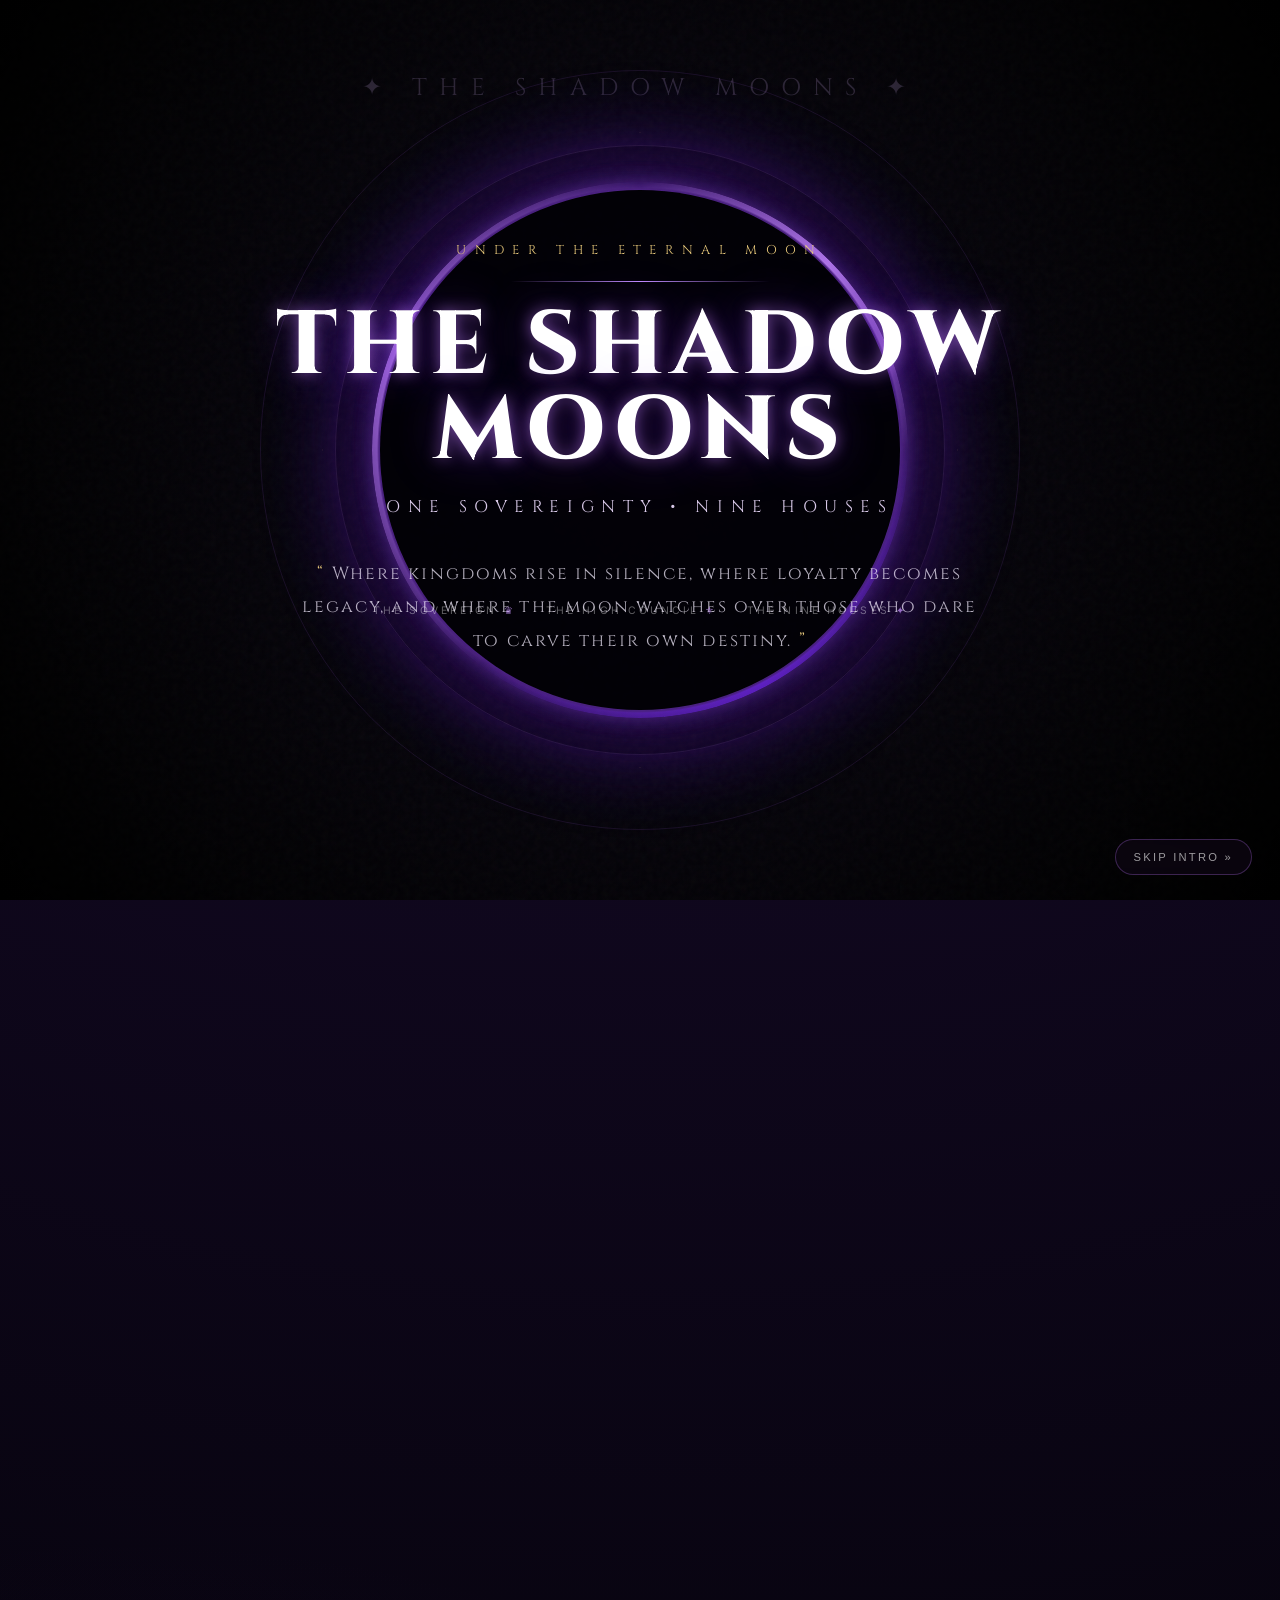
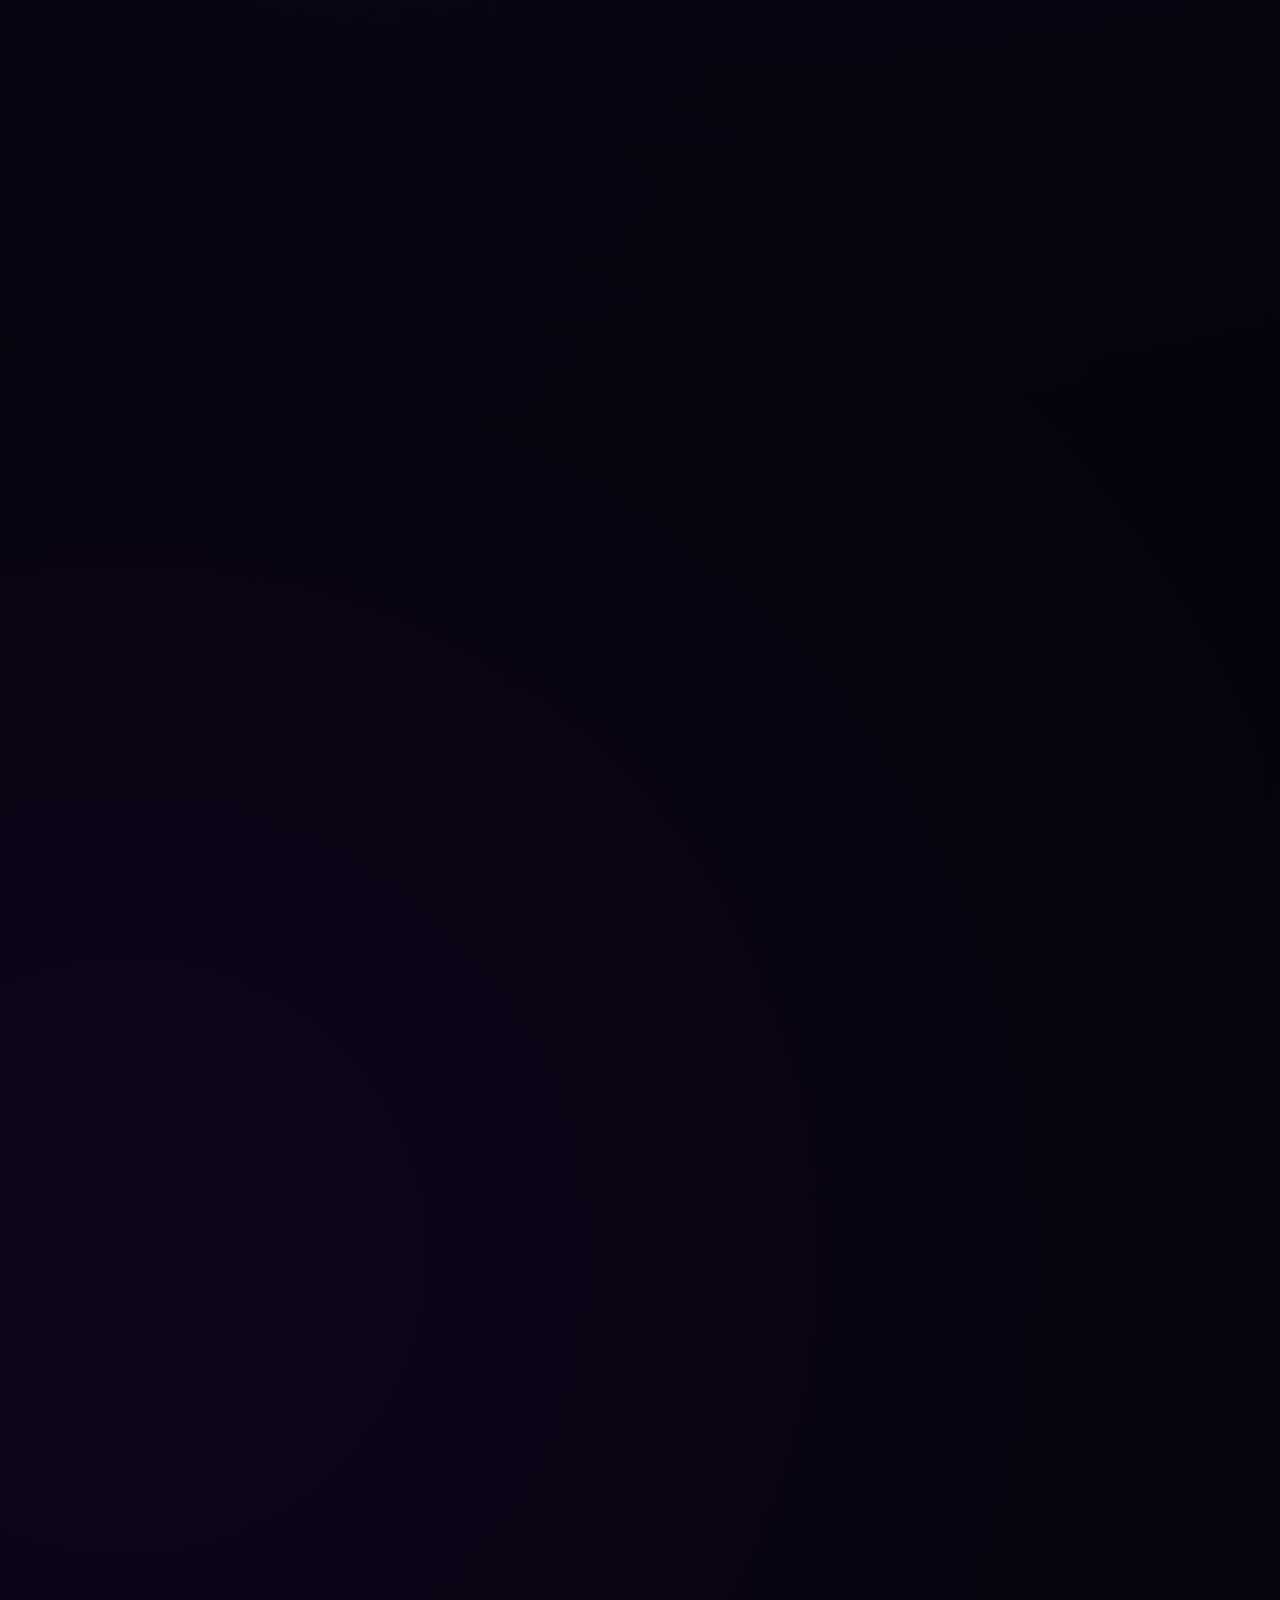
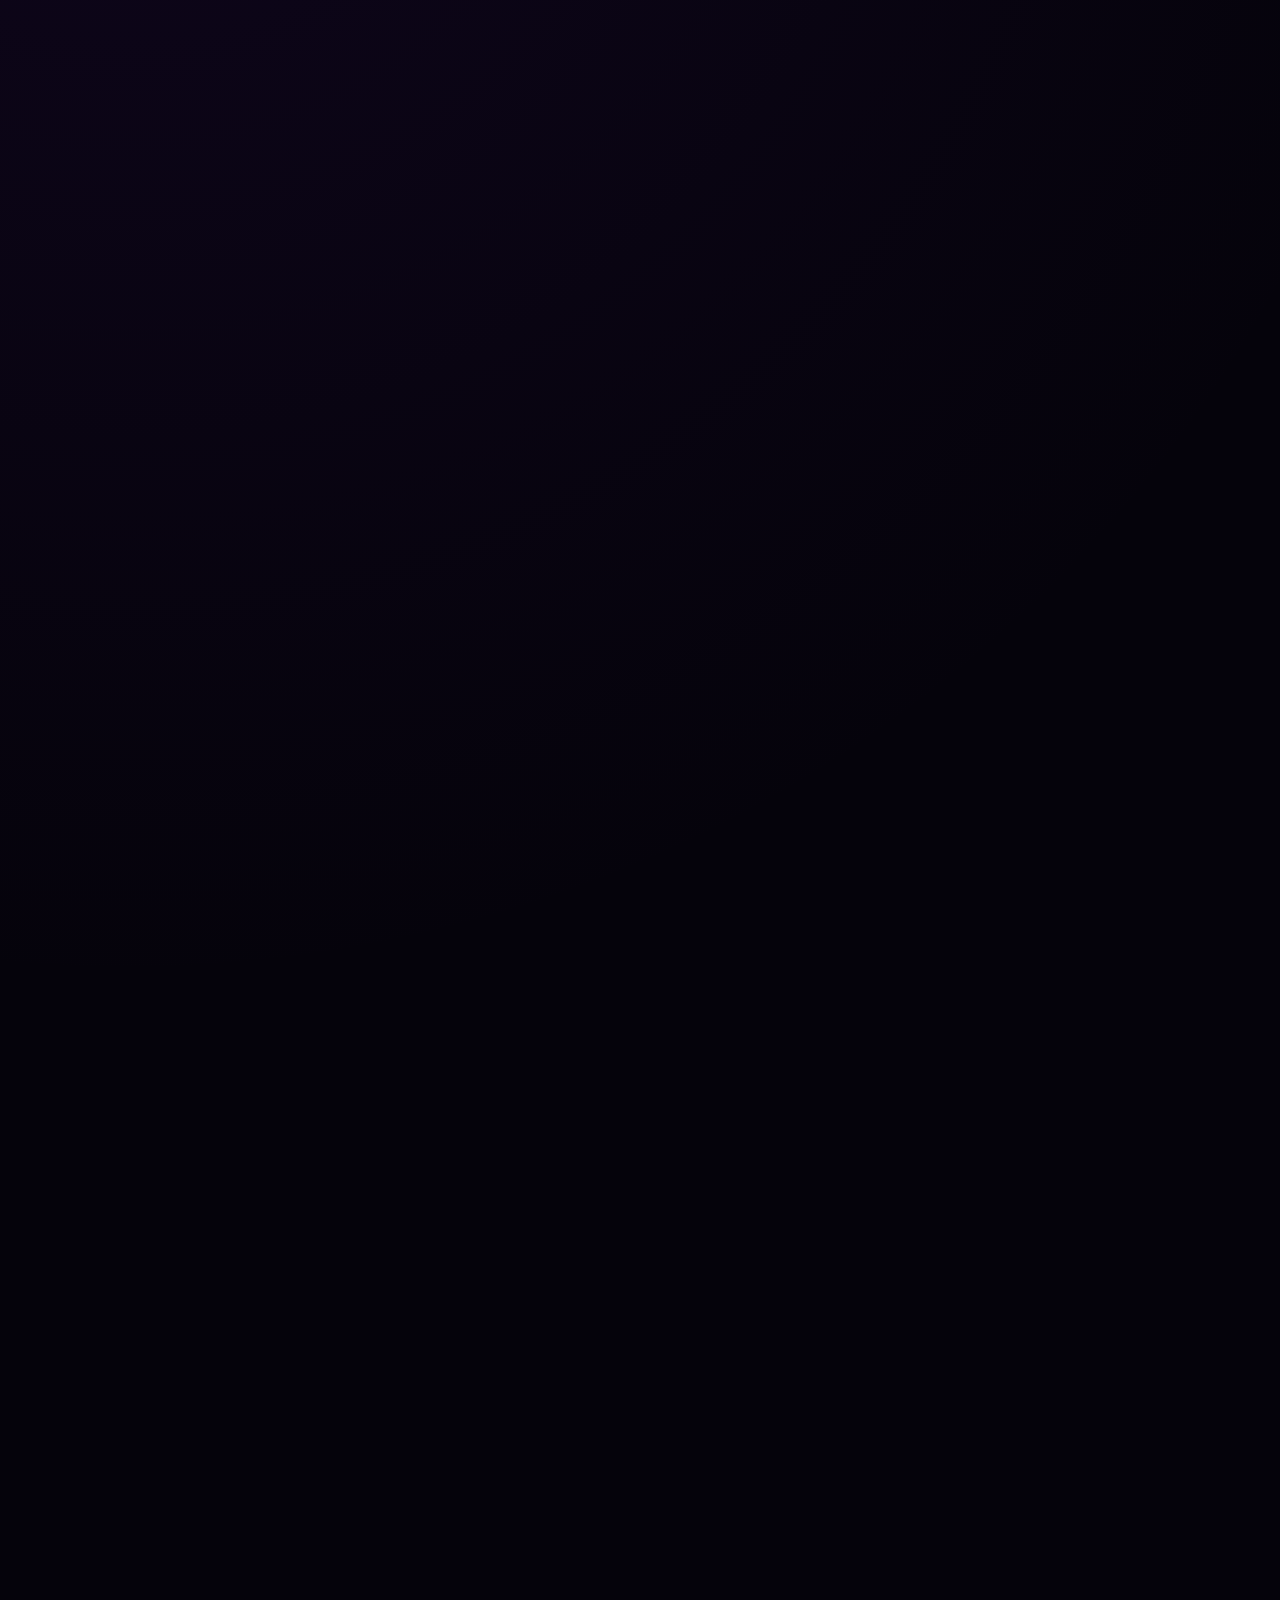
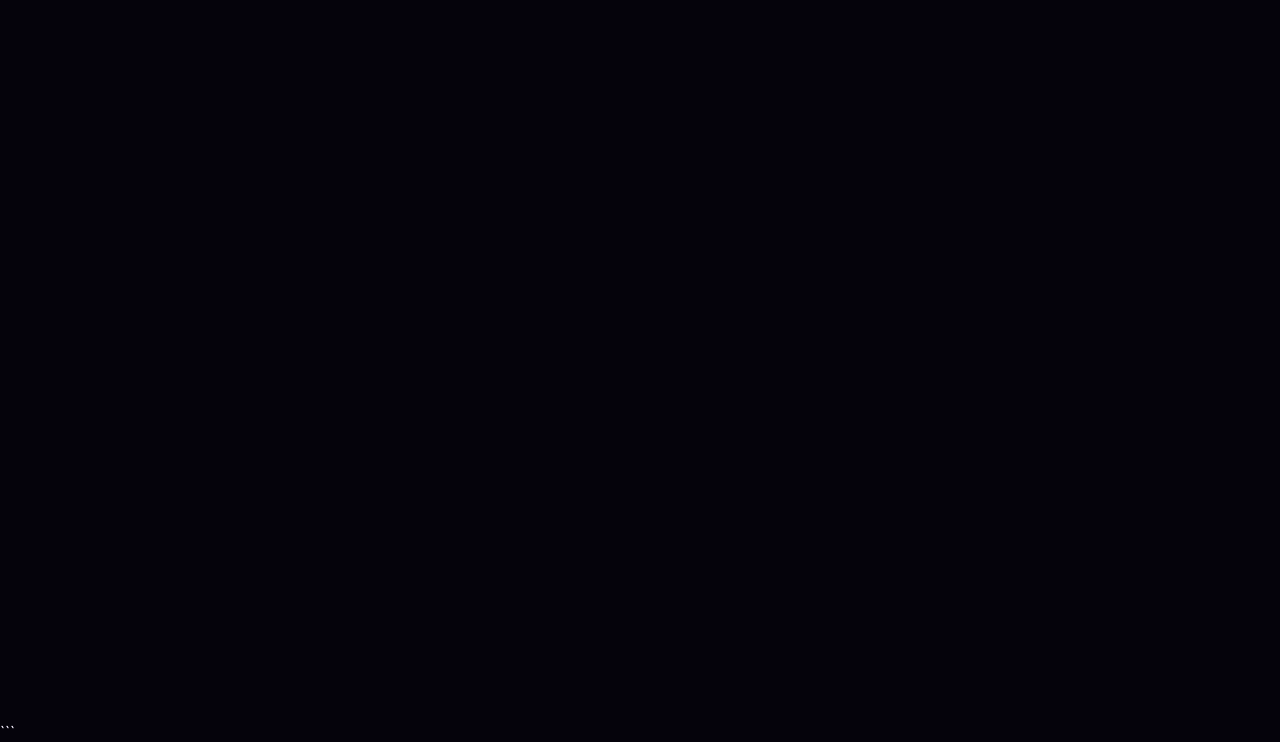
==== commit 3704c3f3: "Update index.html" ====
--- a/index.html/index.html
+++ b/index.html/index.html
@@ -16,7 +16,6 @@
     --bg:#05030b;
     --bg2:#090612;
     --panel:rgba(17,10,29,.72);
-    --panel2:rgba(27,15,43,.82);
     --purple:#9d5cff;
     --purple2:#6c2cff;
     --violet:#c08cff;
@@ -24,7 +23,6 @@
     --white:#f5efff;
     --muted:#a89db8;
     --border:rgba(176,112,255,.22);
-    --shadow:0 0 45px rgba(120,40,255,.16);
 }
 
 *{
@@ -98,7 +96,6 @@
 .intro-stars{
     position:absolute;
     inset:0;
-    overflow:hidden;
 }
 
 .intro-star{
@@ -128,7 +125,6 @@
     position:absolute;
     inset:0;
     background:radial-gradient(circle,transparent 30%,rgba(0,0,0,.45) 75%,#000 100%);
-    pointer-events:none;
 }
 
 .eclipse{
@@ -559,7 +555,7 @@
     border-radius:20px;
     background:linear-gradient(145deg,rgba(28,16,44,.8),rgba(9,5,16,.82));
     padding:28px;
-    box-shadow:var(--shadow);
+    box-shadow:0 0 45px rgba(120,40,255,.16);
     transition:.45s cubic-bezier(.16,1,.3,1);
 }
 
@@ -589,23 +585,6 @@
     z-index:1;
 }
 
-.card-icon{
-    font-size:2rem;
-    margin-bottom:18px;
-}
-
-.card h3{
-    font-family:Cinzel,serif;
-    font-size:1.2rem;
-    margin-bottom:9px;
-}
-
-.card p{
-    color:var(--muted);
-    font-size:.88rem;
-    line-height:1.75;
-}
-
 /* LEADERSHIP */
 
 .leader-grid{
@@ -616,8 +595,13 @@
     margin:auto;
 }
 
+.leader-card,
+.lord-card,
+.house-card{
+    cursor:pointer;
+}
+
 .leader-card{
-    cursor:pointer;
     min-height:280px;
     display:flex;
     flex-direction:column;
@@ -639,7 +623,8 @@
     transition:.45s;
 }
 
-.leader-card:hover .pfp{
+.leader-card:hover .pfp,
+.lord-card:hover .pfp{
     transform:scale(1.07);
     box-shadow:
         0 0 25px rgba(181,100,255,.55),
@@ -668,7 +653,6 @@
 }
 
 .lord-card{
-    cursor:pointer;
     text-align:center;
     padding:30px 20px;
 }
@@ -684,11 +668,7 @@
     margin-top:8px;
 }
 
-/* HOUSES */
-
-.house-card{
-    cursor:pointer;
-}
+/* HOUSE CARDS */
 
 .house-card .house-symbol{
     font-size:2rem;
@@ -696,7 +676,14 @@
 }
 
 .house-card h3{
+    font-family:Cinzel,serif;
     font-size:1rem;
+}
+
+.house-card p{
+    color:var(--muted);
+    font-size:.82rem;
+    margin-top:5px;
 }
 
 .stars{
@@ -785,6 +772,13 @@
 .event-card h3{
     font-family:Cinzel,serif;
     margin-top:18px;
+    margin-bottom:12px;
+}
+
+.event-card p{
+    color:var(--muted);
+    font-size:.85rem;
+    line-height:1.7;
 }
 
 /* SOVEREIGN */
@@ -1047,13 +1041,18 @@
     <div class="intro-noise"></div>
     <div class="intro-vignette"></div>
 
-    <div class="intro-emblem">✦  THE SHADOW MOONS  ✦</div>
+    <div class="intro-emblem">
+        ✦ THE SHADOW MOONS ✦
+    </div>
 
     <div class="intro-symbols"></div>
     <div class="eclipse"></div>
 
     <div class="intro-content">
-        <div class="intro-kicker">UNDER THE ETERNAL MOON</div>
+
+        <div class="intro-kicker">
+            UNDER THE ETERNAL MOON
+        </div>
 
         <div class="intro-line"></div>
 
@@ -1066,10 +1065,12 @@
         </div>
 
         <div class="intro-motto">
-            <span>“</span> Where kingdoms rise in silence,
+            <span>“</span>
+            Where kingdoms rise in silence,
             where loyalty becomes legacy,
             and where the moon watches over those
-            who dare to carve their own destiny. <span>”</span>
+            who dare to carve their own destiny.
+            <span>”</span>
         </div>
 
         <div class="intro-credits">
@@ -1077,52 +1078,68 @@
             <span>THE HIGH COUNCIL <b>⚜</b></span>
             <span>THE NINE HOUSES <b>✦</b></span>
         </div>
+
     </div>
 
-    <button class="skip-intro" id="skipIntro">SKIP INTRO »</button>
+    <button class="skip-intro" id="skipIntro">
+        SKIP INTRO »
+    </button>
+
 </div>
 
 
 <!-- ======================================================
-     MAIN WEBSITE
+     MAIN SITE
 ====================================================== -->
 
 <div id="mainSite">
 
 <nav class="navbar">
     <div class="nav-inner">
-        <a href="#home" class="nav-brand">THE SHADOW MOONS</a>
+
+        <a href="#home" class="nav-brand">
+            THE SHADOW MOONS
+        </a>
 
         <ul class="nav-links">
-            <li><a href="#leadership">LEADERSHIP</a></li>
+            <li><a href="#sovereign">SOVEREIGN</a></li>
+            <li><a href="#leadership">COUNCIL</a></li>
             <li><a href="#lords">LORDS</a></li>
             <li><a href="#houses">HOUSES</a></li>
             <li><a href="#ranking">RANKING</a></li>
             <li><a href="#events">EVENTS</a></li>
         </ul>
 
-        <a class="discord-btn"
-           href="https://discord.gg/8nP5gZ5uD"
-           target="_blank">
+        <a
+            class="discord-btn"
+            href="https://discord.gg/8nP5gZ5uD"
+            target="_blank"
+            rel="noopener"
+        >
             DISCORD
         </a>
+
     </div>
 </nav>
 
 
-<!-- HERO -->
+<!-- ======================================================
+     HERO
+====================================================== -->
 
 <section class="hero" id="home">
+
     <div class="container">
 
         <img
             src="Shadow moons.png"
             alt="The Shadow Moons"
             class="hero-logo"
-            onerror="this.style.display='none'"
         >
 
-        <div class="eyebrow">CLOVER ORIGINS • GUILD ARCHIVE</div>
+        <div class="eyebrow">
+            CLOVER ORIGINS • GUILD ARCHIVE
+        </div>
 
         <h1>
             THE SHADOW
@@ -1136,17 +1153,28 @@
             Bound by sovereignty, protected by its houses,
             and carried forward by those who choose to leave a legacy.
         </p>
+
     </div>
+
 </section>
 
 
-<!-- SOVEREIGN -->
+<!-- ======================================================
+     SOVEREIGN
+====================================================== -->
 
 <section class="sovereign" id="sovereign">
+
     <div class="container">
 
-        <div class="section-kicker">THE ONE ABOVE ALL</div>
-        <h2 class="section-title">Sovereign Leader</h2>
+        <div class="section-kicker">
+            THE ONE ABOVE ALL
+        </div>
+
+        <h2 class="section-title">
+            Sovereign Leader
+        </h2>
+
         <p class="section-subtitle">
             The supreme authority of The Shadow Moons.
             The throne from which the guild's destiny is commanded.
@@ -1162,7 +1190,9 @@
 
             <div class="crown">♛</div>
 
-            <div class="role">Sovereign Leader / Captain</div>
+            <div class="role">
+                Sovereign Leader / Captain
+            </div>
 
             <div class="sovereign-name">
                 𝔇𝔯𝔞𝔤𝔬𝔫 👑
@@ -1184,17 +1214,27 @@
             </div>
 
         </div>
+
     </div>
+
 </section>
 
 
-<!-- HIGH COUNCIL -->
+<!-- ======================================================
+     HIGH COUNCIL
+====================================================== -->
 
 <section id="leadership">
+
     <div class="container">
 
-        <div class="section-kicker">THE HANDS OF THE KING</div>
-        <h2 class="section-title">High Council</h2>
+        <div class="section-kicker">
+            THE HANDS OF THE KING
+        </div>
+
+        <h2 class="section-title">
+            High Council
+        </h2>
 
         <p class="section-subtitle">
             The two figures who stand directly beneath the Sovereign.
@@ -1204,41 +1244,77 @@
 
         <div class="leader-grid">
 
-            <div class="card leader-card"
-                 data-name="Reaper"
-                 data-role="High Council"
-                 data-pfp="reaper.png"
-                 data-message="A member of the High Council and one of the two figures entrusted with the second-highest authority within The Shadow Moons. The High Council observes the leadership structure, ensures order is maintained, and acts as the Sovereign's hand when matters demand it.">
-
-                <img src="reaper.png" class="pfp" alt="Reaper">
-                <div class="role">High Council</div>
-                <div class="leader-name">Reaper</div>
-            </div>
-
-
-            <div class="card leader-card"
-                 data-name="Lord Vangeance"
-                 data-role="High Council"
-                 data-pfp="shadow.png"
-                 data-message="A member of the High Council and one of the two figures entrusted with the second-highest authority within The Shadow Moons. The Council exists to observe, maintain balance, and ensure that every level of leadership remains accountable to the Sovereign.">
-
-                <img src="shadow.png" class="pfp" alt="Lord Vangeance">
-                <div class="role">High Council</div>
-                <div class="leader-name">Lord Vangeance</div>
+            <div
+                class="card leader-card"
+                data-name="Reaper"
+                data-role="High Council"
+                data-pfp="reaper.png"
+                data-message="A member of the High Council and one of the two figures entrusted with the second-highest authority within The Shadow Moons. The High Council observes the leadership structure, ensures order is maintained, and acts as the Sovereign's hand when matters demand it."
+            >
+
+                <img
+                    src="reaper.png"
+                    class="pfp"
+                    alt="Reaper"
+                >
+
+                <div class="role">
+                    High Council
+                </div>
+
+                <div class="leader-name">
+                    Reaper
+                </div>
+
+            </div>
+
+
+            <div
+                class="card leader-card"
+                data-name="Lord Vangeance"
+                data-role="High Council"
+                data-pfp="shadow.png"
+                data-message="A member of the High Council and one of the two figures entrusted with the second-highest authority within The Shadow Moons. The Council exists to observe, maintain balance, and ensure that every level of leadership remains accountable to the Sovereign."
+            >
+
+                <img
+                    src="shadow.png"
+                    class="pfp"
+                    alt="Lord Vangeance"
+                >
+
+                <div class="role">
+                    High Council
+                </div>
+
+                <div class="leader-name">
+                    Lord Vangeance
+                </div>
+
             </div>
 
         </div>
+
     </div>
+
 </section>
 
 
-<!-- LORDS -->
+<!-- ======================================================
+     LORDS
+====================================================== -->
 
 <section id="lords">
+
     <div class="container">
 
-        <div class="section-kicker">THE NINE THRONES</div>
-        <h2 class="section-title">Lords</h2>
+        <div class="section-kicker">
+            THE NINE THRONES
+        </div>
+
+        <h2 class="section-title">
+            Lords
+        </h2>
 
         <p class="section-subtitle">
             The leadership of the Nine Houses. Each Lord carries the
@@ -1247,134 +1323,217 @@
 
         <div class="lords-grid">
 
-            <div class="card lord-card"
-                 data-name="Lord of House Aetherion"
-                 data-role="House Aetherion"
-                 data-pfp="aetherion.png"
-                 data-message="The Lord entrusted with the leadership of House Aetherion, the house of PvP. Its warriors stand at the forefront when strength must be proven.">
+
+            <div
+                class="card lord-card"
+                data-name="Lord of House Aetherion"
+                data-role="House Aetherion"
+                data-pfp="aetherion.png"
+                data-message="The Lord entrusted with the leadership of House Aetherion, the house of PvP. Its warriors stand at the forefront when strength must be proven."
+            >
 
                 <img src="aetherion.png" class="pfp" alt="Lord of Aetherion">
+
                 <div class="role">Lord</div>
+
                 <h3>House Aetherion</h3>
-                <div class="house-label">⚔️ House of PvP</div>
-            </div>
-
-
-            <div class="card lord-card"
-                 data-name="Lord of House Lucifero"
-                 data-role="House Lucifero"
-                 data-pfp="lucifero.png"
-                 data-message="The Lord responsible for House Lucifero and its role in external affairs. A house built around influence, diplomacy, and the guild's relations beyond its walls.">
+
+                <div class="house-label">
+                    ⚔️ House of PvP
+                </div>
+
+            </div>
+
+
+            <div
+                class="card lord-card"
+                data-name="Lord of House Lucifero"
+                data-role="House Lucifero"
+                data-pfp="lucifero.png"
+                data-message="The Lord responsible for House Lucifero and its role in external affairs. A house built around influence, diplomacy, and the guild's relations beyond its walls."
+            >
 
                 <img src="lucifero.png" class="pfp" alt="Lord of Lucifero">
+
                 <div class="role">Lord</div>
+
                 <h3>House Lucifero</h3>
-                <div class="house-label">🌐 External Affairs</div>
-            </div>
-
-
-            <div class="card lord-card"
-                 data-name="Lord of House Eclipse"
-                 data-role="House Eclipse"
-                 data-pfp="eclipse.png"
-                 data-message="The Lord of House Eclipse, a house operating beneath the shadow of secrecy and precision. Its leadership is responsible for guiding the house and maintaining its place within the guild.">
+
+                <div class="house-label">
+                    🌐 External Affairs
+                </div>
+
+            </div>
+
+
+            <div
+                class="card lord-card"
+                data-name="Lord of House Eclipse"
+                data-role="House Eclipse"
+                data-pfp="eclipse.png"
+                data-message="The Lord of House Eclipse, a house operating beneath the shadow of secrecy and precision. Its leadership is responsible for guiding the house and maintaining its place within the guild."
+            >
 
                 <img src="eclipse.png" class="pfp" alt="Lord of Eclipse">
+
                 <div class="role">Lord</div>
+
                 <h3>House Eclipse</h3>
-                <div class="house-label">🌑 Eclipse</div>
-            </div>
-
-
-            <div class="card lord-card"
-                 data-name="Lord of House Chrono"
-                 data-role="House Chrono"
-                 data-pfp="chronoaeterna.png"
-                 data-message="The Lord of House Chrono. A house connected to the ideals of time, discipline, and the continuation of the guild's legacy.">
+
+                <div class="house-label">
+                    🌑 Eclipse
+                </div>
+
+            </div>
+
+
+            <div
+                class="card lord-card"
+                data-name="Lord of House Chrono"
+                data-role="House Chrono"
+                data-pfp="chronoaeterna.png"
+                data-message="The Lord of House Chrono. A house connected to the ideals of time, discipline, and the continuation of the guild's legacy."
+            >
 
                 <img src="chronoaeterna.png" class="pfp" alt="Lord of Chrono">
+
                 <div class="role">Lord</div>
+
                 <h3>House Chrono</h3>
-                <div class="house-label">🍀 Chrono</div>
-            </div>
-
-
-            <div class="card lord-card"
-                 data-name="Lord of House Vermillion"
-                 data-role="House Vermillion"
-                 data-pfp="vermillion.png"
-                 data-message="The Lord entrusted with House Vermillion, the house responsible for defense and military strength. Its leadership carries the responsibility of preparing the guild to stand against threats.">
+
+                <div class="house-label">
+                    💫❄️ Chrono
+                </div>
+
+            </div>
+
+
+            <div
+                class="card lord-card"
+                data-name="Lord of House Vermillion"
+                data-role="House Vermillion"
+                data-pfp="vermillion.png"
+                data-message="The Lord entrusted with House Vermillion, the house responsible for defense and military strength. Its leadership carries the responsibility of preparing the guild to stand against threats."
+            >
 
                 <img src="vermillion.png" class="pfp" alt="Lord of Vermillion">
+
                 <div class="role">Lord</div>
+
                 <h3>House Vermillion</h3>
-                <div class="house-label">🔥 Defense & Military</div>
-            </div>
-
-
-            <div class="card lord-card"
-                 data-name="Lord of House Shadow"
-                 data-role="House Shadow"
-                 data-pfp="shadow.png"
-                 data-message="The Lord of House Shadow, whose house specializes in intelligence, reconnaissance, scouting, monitoring rivals, and gathering information for the guild leadership.">
+
+                <div class="house-label">
+                    🔥 Defense & Military
+                </div>
+
+            </div>
+
+
+            <div
+                class="card lord-card"
+                data-name="Lord of House Shadow"
+                data-role="House Shadow"
+                data-pfp="shadow.png"
+                data-message="The Lord of House Shadow, whose house specializes in intelligence, reconnaissance, scouting, monitoring rivals, and gathering information for the guild leadership."
+            >
 
                 <img src="shadow.png" class="pfp" alt="Lord of Shadow">
+
                 <div class="role">Lord</div>
+
                 <h3>House Shadow</h3>
-                <div class="house-label">🕵️ Intelligence & Reconnaissance</div>
-            </div>
-
-
-            <div class="card lord-card"
-                 data-name="Lord of House Silva"
-                 data-role="House Silva"
-                 data-pfp="silva.png"
-                 data-message="The Lord responsible for House Silva and the administration of the guild. Its role is centered around organization, administration, and maintaining structure.">
+
+                <div class="house-label">
+                    🕵️ Intelligence & Reconnaissance
+                </div>
+
+            </div>
+
+
+            <div
+                class="card lord-card"
+                data-name="Lord of House Silva"
+                data-role="House Silva"
+                data-pfp="silva.png"
+                data-message="The Lord responsible for House Silva and the administration of the guild. Its role is centered around organization, administration, and maintaining structure."
+            >
 
                 <img src="silva.png" class="pfp" alt="Lord of Silva">
+
                 <div class="role">Lord</div>
+
                 <h3>House Silva</h3>
-                <div class="house-label">📜 Administration</div>
-            </div>
-
-
-            <div class="card lord-card"
-                 data-name="Lord of House Lunareth"
-                 data-role="House Lunareth"
-                 data-pfp="lunareth.png"
-                 data-message="The Lord of House Lunareth. A house whose leadership contributes to the strength and continuity of The Shadow Moons.">
+
+                <div class="house-label">
+                    📜 Administration
+                </div>
+
+            </div>
+
+
+            <div
+                class="card lord-card"
+                data-name="Lord of House Lunareth"
+                data-role="House Lunareth"
+                data-pfp="lunareth.png"
+                data-message="The Lord of House Lunareth. A house whose leadership contributes to the strength and continuity of The Shadow Moons."
+            >
 
                 <img src="lunareth.png" class="pfp" alt="Lord of Lunareth">
+
                 <div class="role">Lord</div>
+
                 <h3>House Lunareth</h3>
-                <div class="house-label">💮 Lunareth</div>
-            </div>
-
-
-            <div class="card lord-card"
-                 data-name="Lord of House Kira"
-                 data-role="House Kira"
-                 data-pfp="kira.png"
-                 data-message="The Lord of House Kira. Its leadership is responsible for guiding its members, maintaining activity, and contributing to the guild's overall advancement.">
+
+                <div class="house-label">
+                    💮 Lunareth
+                </div>
+
+            </div>
+
+
+            <div
+                class="card lord-card"
+                data-name="Lord of House Kira"
+                data-role="House Kira"
+                data-pfp="kira.png"
+                data-message="The Lord of House Kira. Its leadership is responsible for guiding its members, maintaining activity, and contributing to the guild's overall advancement."
+            >
 
                 <img src="kira.png" class="pfp" alt="Lord of Kira">
+
                 <div class="role">Lord</div>
+
                 <h3>House Kira</h3>
-                <div class="house-label">✨ House Kira</div>
+
+                <div class="house-label">
+                    ✨ House Kira
+                </div>
+
             </div>
 
         </div>
+
     </div>
+
 </section>
 
 
-<!-- HOUSES -->
+<!-- ======================================================
+     HOUSES
+====================================================== -->
 
 <section id="houses">
+
     <div class="container">
 
-        <div class="section-kicker">THE FOUNDATIONS</div>
-        <h2 class="section-title">The Nine Houses</h2>
+        <div class="section-kicker">
+            THE FOUNDATIONS
+        </div>
+
+        <h2 class="section-title">
+            The Nine Houses
+        </h2>
 
         <p class="section-subtitle">
             Nine houses. Nine identities. One guild.
@@ -1383,116 +1542,307 @@
 
         <div class="grid">
 
-            <div class="card house-card"
-                 data-name="House Aetherion"
-                 data-role="600 Stars"
-                 data-message="House Aetherion — House of PvP. A house built around combat, competition, and warriors who seek to prove themselves.">
-                <div class="house-symbol">🌸⚛️</div>
-                <h3>House Aetherion</h3>
-                <p>House of PvP</p>
-                <div class="stars">★★★★★ <span class="star-label">600 STARS</span></div>
-            </div>
-
-
-            <div class="card house-card"
-                 data-name="House Kira"
-                 data-role="541 Stars"
-                 data-message="House Kira — A rising force within the guild whose members contribute to the advancement and strength of the house.">
-                <div class="house-symbol">💫✨</div>
-                <h3>House Kira</h3>
-                <p>House Kira</p>
-                <div class="stars">★★★★★ <span class="star-label">541 STARS</span></div>
-            </div>
-
-
-            <div class="card house-card"
-                 data-name="House Lucifero"
-                 data-role="348 Stars"
-                 data-message="House Lucifero — House of External Affairs. Responsible for relations and influence beyond the guild.">
-                <div class="house-symbol">🌀✨</div>
-                <h3>House Lucifero</h3>
-                <p>External Affairs</p>
-                <div class="stars">★★★★★ <span class="star-label">348 STARS</span></div>
-            </div>
-
-
-            <div class="card house-card"
-                 data-name="House Shadow"
-                 data-role="80 Stars"
-                 data-message="House Shadow — House of Intelligence & Reconnaissance. Focused on information gathering, scouting, monitoring rivals, and informing leadership.">
-                <div class="house-symbol">✨♾️</div>
-                <h3>House Shadow</h3>
-                <p>Intelligence & Reconnaissance</p>
-                <div class="stars">★★★★★ <span class="star-label">80 STARS</span></div>
-            </div>
-
-
-            <div class="card house-card"
-                 data-name="House Silva"
-                 data-role="Stars"
-                 data-message="House Silva — House of Administration. Responsible for organization, administration, and maintaining order.">
-                <div class="house-symbol">💎⚔️</div>
-                <h3>House Silva</h3>
-                <p>Administration</p>
-                <div class="stars">★★★★★ <span class="star-label">— STARS</span></div>
-            </div>
-
-
-            <div class="card house-card"
-                 data-name="House Vermillion"
-                 data-role="Stars"
-                 data-message="House Vermillion — House of Defense & Military. Responsible for defending the guild and maintaining military readiness.">
-                <div class="house-symbol">🔥❤️‍🔥</div>
-                <h3>House Vermillion</h3>
-                <p>Defense & Military</p>
-                <div class="stars">★★★★★ <span class="star-label">— STARS</span></div>
-            </div>
-
-
-            <div class="card house-card"
-                 data-name="House Eclipse"
-                 data-role="Stars"
-                 data-message="House Eclipse — A house carrying its own legacy beneath the shadow of the guild.">
-                <div class="house-symbol">🌑</div>
-                <h3>House Eclipse</h3>
-                <p>Eclipse</p>
-                <div class="stars">★★★★★ <span class="star-label">— STARS</span></div>
-            </div>
-
-
-            <div class="card house-card"
-                 data-name="House Chrono"
-                 data-role="Stars"
-                 data-message="House Chrono — A house centered around the ideals of time, discipline, and legacy.">
-                <div class="house-symbol">🍀💫</div>
-                <h3>House Chrono</h3>
-                <p>Chrono</p>
-                <div class="stars">★★★★★ <span class="star-label">— STARS</span></div>
-            </div>
-
-
-            <div class="card house-card"
-                 data-name="House Lunareth"
-                 data-role="Stars"
-                 data-message="House Lunareth — A house contributing to the guild's strength and legacy beneath the eternal moon.">
-                <div class="house-symbol">♣️💮</div>
-                <h3>House Lunareth</h3>
-                <p>Lunareth</p>
-                <div class="stars">★★★★★ <span class="star-label">— STARS</span></div>
+
+            <!-- 600 -->
+
+            <div
+                class="card house-card"
+                data-name="House Aetherion"
+                data-role="600 Stars"
+                data-message="House Aetherion — House of PvP. A house built around combat, competition, and warriors who seek to prove themselves."
+            >
+
+                <div class="house-symbol">
+                    🌸⚛️
+                </div>
+
+                <h3>
+                    House Aetherion
+                </h3>
+
+                <p>
+                    House of PvP
+                </p>
+
+                <div class="stars">
+                    600 ★
+                    <span class="star-label">
+                        STARS
+                    </span>
+                </div>
+
+            </div>
+
+
+            <!-- 541 -->
+
+            <div
+                class="card house-card"
+                data-name="House Kira"
+                data-role="541 Stars"
+                data-message="House Kira — A powerful house whose members contribute to the advancement and strength of the guild."
+            >
+
+                <div class="house-symbol">
+                    💫✨
+                </div>
+
+                <h3>
+                    House Kira
+                </h3>
+
+                <p>
+                    House Kira
+                </p>
+
+                <div class="stars">
+                    541 ★
+                    <span class="star-label">
+                        STARS
+                    </span>
+                </div>
+
+            </div>
+
+
+            <!-- 348 -->
+
+            <div
+                class="card house-card"
+                data-name="House Lucifero"
+                data-role="348 Stars"
+                data-message="House Lucifero — House of External Affairs. Responsible for relations and influence beyond the guild."
+            >
+
+                <div class="house-symbol">
+                    🌀✨
+                </div>
+
+                <h3>
+                    House Lucifero
+                </h3>
+
+                <p>
+                    External Affairs
+                </p>
+
+                <div class="stars">
+                    348 ★
+                    <span class="star-label">
+                        STARS
+                    </span>
+                </div>
+
+            </div>
+
+
+            <!-- 80 -->
+
+            <div
+                class="card house-card"
+                data-name="House Shadow"
+                data-role="80 Stars"
+                data-message="House Shadow — House of Intelligence & Reconnaissance. Focused on information gathering, scouting, monitoring rivals, and informing leadership."
+            >
+
+                <div class="house-symbol">
+                    ✨♾️
+                </div>
+
+                <h3>
+                    House Shadow
+                </h3>
+
+                <p>
+                    Intelligence & Reconnaissance
+                </p>
+
+                <div class="stars">
+                    80 ★
+                    <span class="star-label">
+                        STARS
+                    </span>
+                </div>
+
+            </div>
+
+
+            <!-- 45 -->
+
+            <div
+                class="card house-card"
+                data-name="House Chrono"
+                data-role="45 Stars"
+                data-message="House Chrono — The House of the Great Chronos. A house centered around the ideals of time, discipline, and legacy."
+            >
+
+                <div class="house-symbol">
+                    💫❄️⏳
+                </div>
+
+                <h3>
+                    House Chrono
+                </h3>
+
+                <p>
+                    House of the Great Chronos
+                </p>
+
+                <div class="stars">
+                    45 ★
+                    <span class="star-label">
+                        STARS
+                    </span>
+                </div>
+
+            </div>
+
+
+            <!-- 40 -->
+
+            <div
+                class="card house-card"
+                data-name="House Silva"
+                data-role="40 Stars"
+                data-message="House Silva — One of the two great royal houses. Its role is administration, organization, and maintaining the guild's structure."
+            >
+
+                <div class="house-symbol">
+                    💎⚔️✨
+                </div>
+
+                <h3>
+                    House Silva
+                </h3>
+
+                <p>
+                    Royal House • Administration
+                </p>
+
+                <div class="stars">
+                    40 ★
+                    <span class="star-label">
+                        STARS
+                    </span>
+                </div>
+
+            </div>
+
+
+            <!-- 40 -->
+
+            <div
+                class="card house-card"
+                data-name="House Vermillion"
+                data-role="40 Stars"
+                data-message="House Vermillion — One of the two great royal houses. Its role is defense and military strength."
+            >
+
+                <div class="house-symbol">
+                    🔥❤️‍🔥
+                </div>
+
+                <h3>
+                    House Vermillion
+                </h3>
+
+                <p>
+                    Royal House • Defense & Military
+                </p>
+
+                <div class="stars">
+                    40 ★
+                    <span class="star-label">
+                        STARS
+                    </span>
+                </div>
+
+            </div>
+
+
+            <!-- 30 -->
+
+            <div
+                class="card house-card"
+                data-name="House Lunareth"
+                data-role="30 Stars"
+                data-message="House Lunareth — The honoured house, carrying its own legacy and contributing to the strength of The Shadow Moons."
+            >
+
+                <div class="house-symbol">
+                    💮♠️🌛
+                </div>
+
+                <h3>
+                    House Lunareth
+                </h3>
+
+                <p>
+                    The Honoured House
+                </p>
+
+                <div class="stars">
+                    30 ★
+                    <span class="star-label">
+                        STARS
+                    </span>
+                </div>
+
+            </div>
+
+
+            <!-- 25 -->
+
+            <div
+                class="card house-card"
+                data-name="House Eclipse"
+                data-role="25 Stars"
+                data-message="House Eclipse — A house carrying its own legacy beneath the shadow of The Shadow Moons."
+            >
+
+                <div class="house-symbol">
+                    ♣️🌑
+                </div>
+
+                <h3>
+                    House Eclipse
+                </h3>
+
+                <p>
+                    House Eclipse
+                </p>
+
+                <div class="stars">
+                    25 ★
+                    <span class="star-label">
+                        STARS
+                    </span>
+                </div>
+
             </div>
 
         </div>
+
     </div>
+
 </section>
 
 
-<!-- LEADERBOARD -->
+<!-- ======================================================
+     LEADERBOARD
+====================================================== -->
 
 <section id="ranking">
+
     <div class="container">
 
-        <div class="section-kicker">THE HOUSE COMPETITION</div>
-        <h2 class="section-title">House Leaderboard</h2>
+        <div class="section-kicker">
+            THE HOUSE COMPETITION
+        </div>
+
+        <h2 class="section-title">
+            House Leaderboard
+        </h2>
 
         <p class="section-subtitle">
             The current ranking of the houses based on their accumulated stars.
@@ -1500,72 +1850,183 @@
 
         <div class="leaderboard">
 
+
             <div class="leader-row">
-                <div class="rank">01</div>
-                <div class="rank-house">🌸 House Aetherion ⚛️</div>
-                <div class="rank-stars">600 ★</div>
-            </div>
+
+                <div class="rank">
+                    01
+                </div>
+
+                <div class="rank-house">
+                    🌸 House Aetherion ⚛️
+                </div>
+
+                <div class="rank-stars">
+                    600 ★
+                </div>
+
+            </div>
+
 
             <div class="leader-row">
-                <div class="rank">02</div>
-                <div class="rank-house">💫 House Kira ✨</div>
-                <div class="rank-stars">541 ★</div>
-            </div>
+
+                <div class="rank">
+                    02
+                </div>
+
+                <div class="rank-house">
+                    💫✨ House Kira
+                </div>
+
+                <div class="rank-stars">
+                    541 ★
+                </div>
+
+            </div>
+
 
             <div class="leader-row">
-                <div class="rank">03</div>
-                <div class="rank-house">🌀 House Lucifero ☄️</div>
-                <div class="rank-stars">348 ★</div>
-            </div>
+
+                <div class="rank">
+                    03
+                </div>
+
+                <div class="rank-house">
+                    🌀✨ House Lucifero ☄️
+                </div>
+
+                <div class="rank-stars">
+                    348 ★
+                </div>
+
+            </div>
+
 
             <div class="leader-row">
-                <div class="rank">04</div>
-                <div class="rank-house">✨ House Shadow ♾️</div>
-                <div class="rank-stars">80 ★</div>
-            </div>
+
+                <div class="rank">
+                    04
+                </div>
+
+                <div class="rank-house">
+                    ✨ House Shadow ♾️
+                </div>
+
+                <div class="rank-stars">
+                    80 ★
+                </div>
+
+            </div>
+
 
             <div class="leader-row">
-                <div class="rank">05</div>
-                <div class="rank-house">🔥 House Vermillion ❤️‍🔥</div>
-                <div class="rank-stars">— ★</div>
-            </div>
+
+                <div class="rank">
+                    05
+                </div>
+
+                <div class="rank-house">
+                    💫❄️ House Chrono ⏳
+                </div>
+
+                <div class="rank-stars">
+                    45 ★
+                </div>
+
+            </div>
+
+
+            <!-- TIE -->
 
             <div class="leader-row">
-                <div class="rank">06</div>
-                <div class="rank-house">💎 House Silva ⚔️</div>
-                <div class="rank-stars">— ★</div>
-            </div>
+
+                <div class="rank">
+                    06
+                </div>
+
+                <div class="rank-house">
+                    💎 House Silva ⚔️✨
+                </div>
+
+                <div class="rank-stars">
+                    40 ★
+                </div>
+
+            </div>
+
 
             <div class="leader-row">
-                <div class="rank">07</div>
-                <div class="rank-house">🌑 House Eclipse</div>
-                <div class="rank-stars">— ★</div>
-            </div>
+
+                <div class="rank">
+                    06
+                </div>
+
+                <div class="rank-house">
+                    🔥 House Vermillion ❤️‍🔥
+                </div>
+
+                <div class="rank-stars">
+                    40 ★
+                </div>
+
+            </div>
+
 
             <div class="leader-row">
-                <div class="rank">08</div>
-                <div class="rank-house">🍀 House Chrono 💫</div>
-                <div class="rank-stars">— ★</div>
-            </div>
+
+                <div class="rank">
+                    08
+                </div>
+
+                <div class="rank-house">
+                    💮♠️ House Lunareth 🌛
+                </div>
+
+                <div class="rank-stars">
+                    30 ★
+                </div>
+
+            </div>
+
 
             <div class="leader-row">
-                <div class="rank">09</div>
-                <div class="rank-house">♣️ House Lunareth 💮</div>
-                <div class="rank-stars">— ★</div>
+
+                <div class="rank">
+                    09
+                </div>
+
+                <div class="rank-house">
+                    ♣️ House Eclipse 🌑
+                </div>
+
+                <div class="rank-stars">
+                    25 ★
+                </div>
+
             </div>
 
         </div>
+
     </div>
+
 </section>
 
 
-<!-- EVENTS -->
+<!-- ======================================================
+     EVENTS
+====================================================== -->
 
 <section id="events">
+
     <div class="container">
 
-        <div class="section-kicker">WHAT LIES AHEAD</div>
-        <h2 class="section-title">Events</h2>
+        <div class="section-kicker">
+            WHAT LIES AHEAD
+        </div>
+
+        <h2 class="section-title">
+            Events
+        </h2>
 
         <p class="section-subtitle">
             Upcoming battles, tournaments, guild activities, and events
@@ -1574,76 +2035,141 @@
 
         <div class="events-grid">
 
+
             <div class="card event-card">
+
                 <div>
-                    <span class="event-status">COMING SOON</span>
-                    <h3>Guild Tournament</h3>
+
+                    <span class="event-status">
+                        COMING SOON
+                    </span>
+
+                    <h3>
+                        Guild Tournament
+                    </h3>
+
                     <p>
                         A future competition where members will fight
                         for glory and recognition.
                     </p>
-                </div>
-            </div>
+
+                </div>
+
+            </div>
+
 
             <div class="card event-card">
+
                 <div>
-                    <span class="event-status">COMING SOON</span>
-                    <h3>House Wars</h3>
+
+                    <span class="event-status">
+                        COMING SOON
+                    </span>
+
+                    <h3>
+                        House Wars
+                    </h3>
+
                     <p>
                         The Nine Houses will eventually have the opportunity
                         to compete against one another.
                     </p>
-                </div>
-            </div>
+
+                </div>
+
+            </div>
+
 
             <div class="card event-card">
+
                 <div>
-                    <span class="event-status">COMING SOON</span>
-                    <h3>Guild Event</h3>
+
+                    <span class="event-status">
+                        COMING SOON
+                    </span>
+
+                    <h3>
+                        Guild Event
+                    </h3>
+
                     <p>
                         More official Shadow Moons events will be announced
                         here when they are ready.
                     </p>
-                </div>
+
+                </div>
+
             </div>
 
         </div>
+
     </div>
+
 </section>
 
 
 <footer>
+
     <div class="container">
-        <strong>THE SHADOW MOONS</strong><br><br>
-        A guild forged beneath the eternal moon.<br><br>
+
+        <strong>
+            THE SHADOW MOONS
+        </strong>
+
+        <br><br>
+
+        A guild forged beneath the eternal moon.
+
+        <br><br>
+
         CLOVER ORIGINS • ALL RIGHTS RESERVED
+
     </div>
+
 </footer>
 
 </div>
 
 
-<!-- MUSIC -->
+<!-- ======================================================
+     MUSIC
+====================================================== -->
 
 <audio id="music1" preload="auto">
-    <source src="kulakovka-epic-trailer-277924.mp3" type="audio/mpeg">
+    <source
+        src="kulakovka-epic-trailer-277924.mp3"
+        type="audio/mpeg"
+    >
 </audio>
 
 <audio id="music2" preload="auto">
-    <source src="the_mountain-epic-trailer-576568.mp3" type="audio/mpeg">
+    <source
+        src="the_mountain-epic-trailer-576568.mp3"
+        type="audio/mpeg"
+    >
 </audio>
 
 <audio id="music3" preload="auto">
-    <source src="audiocopper-dark-571483.mp3" type="audio/mpeg">
+    <source
+        src="audiocopper-dark-571483.mp3"
+        type="audio/mpeg"
+    >
 </audio>
 
 <div class="music-player">
+
     <span class="music-dot"></span>
-    <span id="musicStatus">THE SHADOW MOONS • MUSIC</span>
+
+    <span id="musicStatus">
+        THE SHADOW MOONS • MUSIC
+    </span>
+
 </div>
 
 
-<!-- MODAL -->
+<!-- ======================================================
+     MODAL
+====================================================== -->
 
 <div class="modal" id="modal">
 
@@ -1656,13 +2182,19 @@
             alt=""
         >
 
-        <div class="modal-role" id="modalRole"></div>
+        <div
+            class="modal-role"
+            id="modalRole"
+        ></div>
 
         <h2 id="modalName"></h2>
 
         <p id="modalMessage"></p>
 
-        <button class="close-modal" id="closeModal">
+        <button
+            class="close-modal"
+            id="closeModal"
+        >
             CLOSE
         </button>
 
@@ -1677,27 +2209,37 @@
    INTRO STARS
 ========================================================= */
 
-const introStars = document.getElementById("introStars");
+const introStars =
+    document.getElementById("introStars");
 
 for(let i = 0; i < 180; i++){
 
-    const star = document.createElement("span");
-
-    star.className = "intro-star";
-
-    star.style.left = Math.random() * 100 + "%";
-    star.style.top = Math.random() * 100 + "%";
-
-    const size = Math.random() * 2.4 + .5;
-
-    star.style.width = size + "px";
-    star.style.height = size + "px";
+    const star =
+        document.createElement("span");
+
+    star.className =
+        "intro-star";
+
+    star.style.left =
+        Math.random() * 100 + "%";
+
+    star.style.top =
+        Math.random() * 100 + "%";
+
+    const size =
+        Math.random() * 2.4 + .5;
+
+    star.style.width =
+        size + "px";
+
+    star.style.height =
+        size + "px";
 
     star.style.animationDelay =
-        (Math.random() * 5) + "s";
+        Math.random() * 5 + "s";
 
     star.style.animationDuration =
-        (2 + Math.random() * 4) + "s";
+        2 + Math.random() * 4 + "s";
 
     introStars.appendChild(star);
 }
@@ -1707,9 +2249,14 @@
    INTRO
 ========================================================= */
 
-const intro = document.getElementById("intro");
-const mainSite = document.getElementById("mainSite");
-const skipIntro = document.getElementById("skipIntro");
+const intro =
+    document.getElementById("intro");
+
+const mainSite =
+    document.getElementById("mainSite");
+
+const skipIntro =
+    document.getElementById("skipIntro");
 
 let introFinished = false;
 
@@ -1720,16 +2267,25 @@
     introFinished = true;
 
     intro.classList.add("hidden");
+
     mainSite.classList.add("visible");
 
-    document.body.classList.remove("intro-active");
+    document.body.classList.remove(
+        "intro-active"
+    );
 
     startMusic();
 }
 
-setTimeout(finishIntro, 8500);
-
-skipIntro.addEventListener("click", finishIntro);
+setTimeout(
+    finishIntro,
+    8500
+);
+
+skipIntro.addEventListener(
+    "click",
+    finishIntro
+);
 
 
 /* =========================================================
@@ -1737,60 +2293,82 @@
 ========================================================= */
 
 const tracks = [
+
     document.getElementById("music1"),
+
     document.getElementById("music2"),
+
     document.getElementById("music3")
+
 ];
 
 let currentTrack = 0;
 
 tracks.forEach(track => {
+
     track.volume = .38;
+
 });
 
+
 function playTrack(index){
 
-    if(index >= tracks.length) return;
+    if(index >= tracks.length){
+        return;
+    }
 
     currentTrack = index;
 
     tracks[index].currentTime = 0;
 
-    const promise = tracks[index].play();
+    const promise =
+        tracks[index].play();
 
     if(promise !== undefined){
+
         promise.catch(() => {
+
             /*
-             * Browsers can block autoplay.
-             * We retry when the visitor interacts with the page.
-             */
+             Browser autoplay protection.
+             Music will retry after interaction.
+            */
+
         });
+
     }
-}
+
+}
+
 
 function startMusic(){
-    playTrack(currentTrack);
-}
+
+    playTrack(
+        currentTrack
+    );
+
+}
+
 
 tracks.forEach((track,index)=>{
 
-    track.addEventListener("ended",()=>{
-
-        const next = index + 1;
-
-        if(next < tracks.length){
-            playTrack(next);
+    track.addEventListener(
+        "ended",
+        ()=>{
+
+            const next =
+                index + 1;
+
+            if(next < tracks.length){
+
+                playTrack(next);
+
+            }
+
         }
-
-    });
+    );
 
 });
 
-
-/*
- * Browser autoplay fallback.
- * There is NO start-music button.
- */
 
 function musicInteraction(){
 
@@ -1798,7 +2376,11 @@
         tracks[currentTrack].paused &&
         introFinished
     ){
-        playTrack(currentTrack);
+
+        playTrack(
+            currentTrack
+        );
+
     }
 
     window.removeEventListener(
@@ -1815,63 +2397,122 @@
         "touchstart",
         musicInteraction
     );
-}
-
-window.addEventListener("click",musicInteraction);
-window.addEventListener("keydown",musicInteraction);
-window.addEventListener("touchstart",musicInteraction);
+
+}
+
+
+window.addEventListener(
+    "click",
+    musicInteraction
+);
+
+window.addEventListener(
+    "keydown",
+    musicInteraction
+);
+
+window.addEventListener(
+    "touchstart",
+    musicInteraction
+);
 
 
 /* =========================================================
    MODALS
 ========================================================= */
 
-const modal = document.getElementById("modal");
-const modalPfp = document.getElementById("modalPfp");
-const modalRole = document.getElementById("modalRole");
-const modalName = document.getElementById("modalName");
-const modalMessage = document.getElementById("modalMessage");
-const closeModal = document.getElementById("closeModal");
+const modal =
+    document.getElementById("modal");
+
+const modalPfp =
+    document.getElementById("modalPfp");
+
+const modalRole =
+    document.getElementById("modalRole");
+
+const modalName =
+    document.getElementById("modalName");
+
+const modalMessage =
+    document.getElementById("modalMessage");
+
+const closeModal =
+    document.getElementById("closeModal");
 
 
 function openModal(card){
 
-    const name = card.dataset.name || "";
-    const role = card.dataset.role || "";
-    const pfp = card.dataset.pfp || "";
-    const message = card.dataset.message || "";
-
-    modalName.textContent = name;
-    modalRole.textContent = role;
-    modalMessage.textContent = message;
+    const name =
+        card.dataset.name || "";
+
+    const role =
+        card.dataset.role || "";
+
+    const pfp =
+        card.dataset.pfp || "";
+
+    const message =
+        card.dataset.message || "";
+
+    modalName.textContent =
+        name;
+
+    modalRole.textContent =
+        role;
+
+    modalMessage.textContent =
+        message;
 
     if(pfp){
-        modalPfp.src = pfp;
-        modalPfp.style.display = "block";
+
+        modalPfp.src =
+            pfp;
+
+        modalPfp.style.display =
+            "block";
+
     }else{
-        modalPfp.style.display = "none";
+
+        modalPfp.style.display =
+            "none";
+
     }
 
-    modal.classList.add("active");
-    document.body.style.overflow = "hidden";
+    modal.classList.add(
+        "active"
+    );
+
+    document.body.style.overflow =
+        "hidden";
+
 }
 
 
 document.querySelectorAll(
     ".leader-card,.lord-card,.house-card"
-).forEach(card=>{
-
-    card.addEventListener("click",()=>{
-        openModal(card);
-    });
+).forEach(card => {
+
+    card.addEventListener(
+        "click",
+        () => {
+
+            openModal(card);
+
+        }
+    );
 
 });
 
 
 function closeTheModal(){
 
-    modal.classList.remove("active");
-    document.body.style.overflow = "";
+    modal.classList.remove(
+        "active"
+    );
+
+    document.body.style.overflow =
+        "";
+
 }
 
 
@@ -1881,67 +2522,64 @@
 );
 
 
-modal.addEventListener("click",(e)=>{
-
-    if(e.target === modal){
-        closeTheModal();
+modal.addEventListener(
+    "click",
+    e => {
+
+        if(e.target === modal){
+
+            closeTheModal();
+
+        }
+
     }
-
-});
-
-
-document.addEventListener("keydown",(e)=>{
-
-    if(e.key === "Escape"){
-        closeTheModal();
+);
+
+
+document.addEventListener(
+    "keydown",
+    e => {
+
+        if(e.key === "Escape"){
+
+            closeTheModal();
+
+        }
+
     }
-
-});
-
-
-/* =========================================================
-   IMAGE FALLBACK
-========================================================= */
-
-document.querySelectorAll("img").forEach(img=>{
-
-    img.addEventListener("error",()=>{
-
-        if(img.classList.contains("pfp")){
-            img.style.background =
-                "linear-gradient(135deg,#1b0d2b,#08040d)";
-        }
-
-    });
-
-});
+);
 
 
 /* =========================================================
    SMOOTH NAVIGATION
 ========================================================= */
 
-document.querySelectorAll('a[href^="#"]').forEach(link=>{
-
-    link.addEventListener("click",(e)=>{
-
-        const target =
-            document.querySelector(
-                link.getAttribute("href")
-            );
-
-        if(target){
-
-            e.preventDefault();
-
-            target.scrollIntoView({
-                behavior:"smooth",
-                block:"start"
-            });
+document.querySelectorAll(
+    'a[href^="#"]'
+).forEach(link => {
+
+    link.addEventListener(
+        "click",
+        e => {
+
+            const target =
+                document.querySelector(
+                    link.getAttribute("href")
+                );
+
+            if(target){
+
+                e.preventDefault();
+
+                target.scrollIntoView({
+                    behavior:"smooth",
+                    block:"start"
+                });
+
+            }
 
         }
-
-    });
+    );
 
 });
 
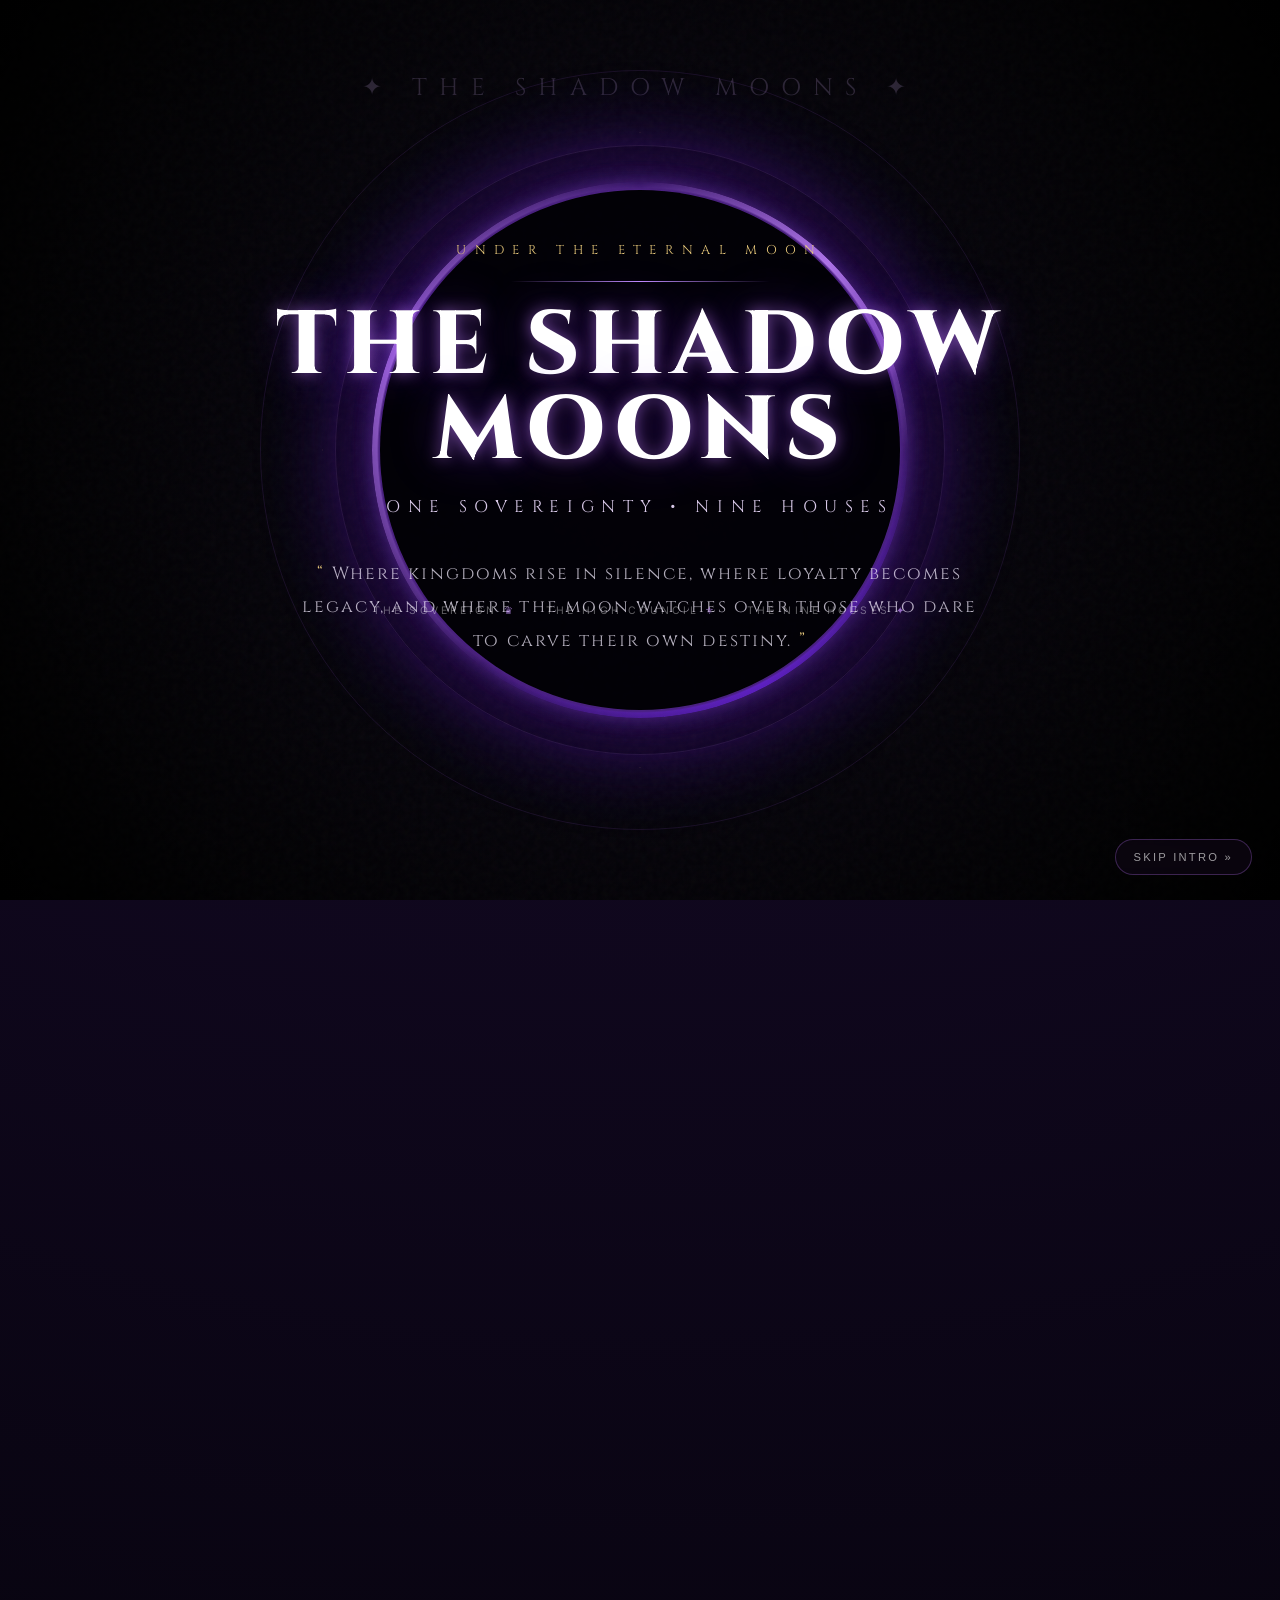
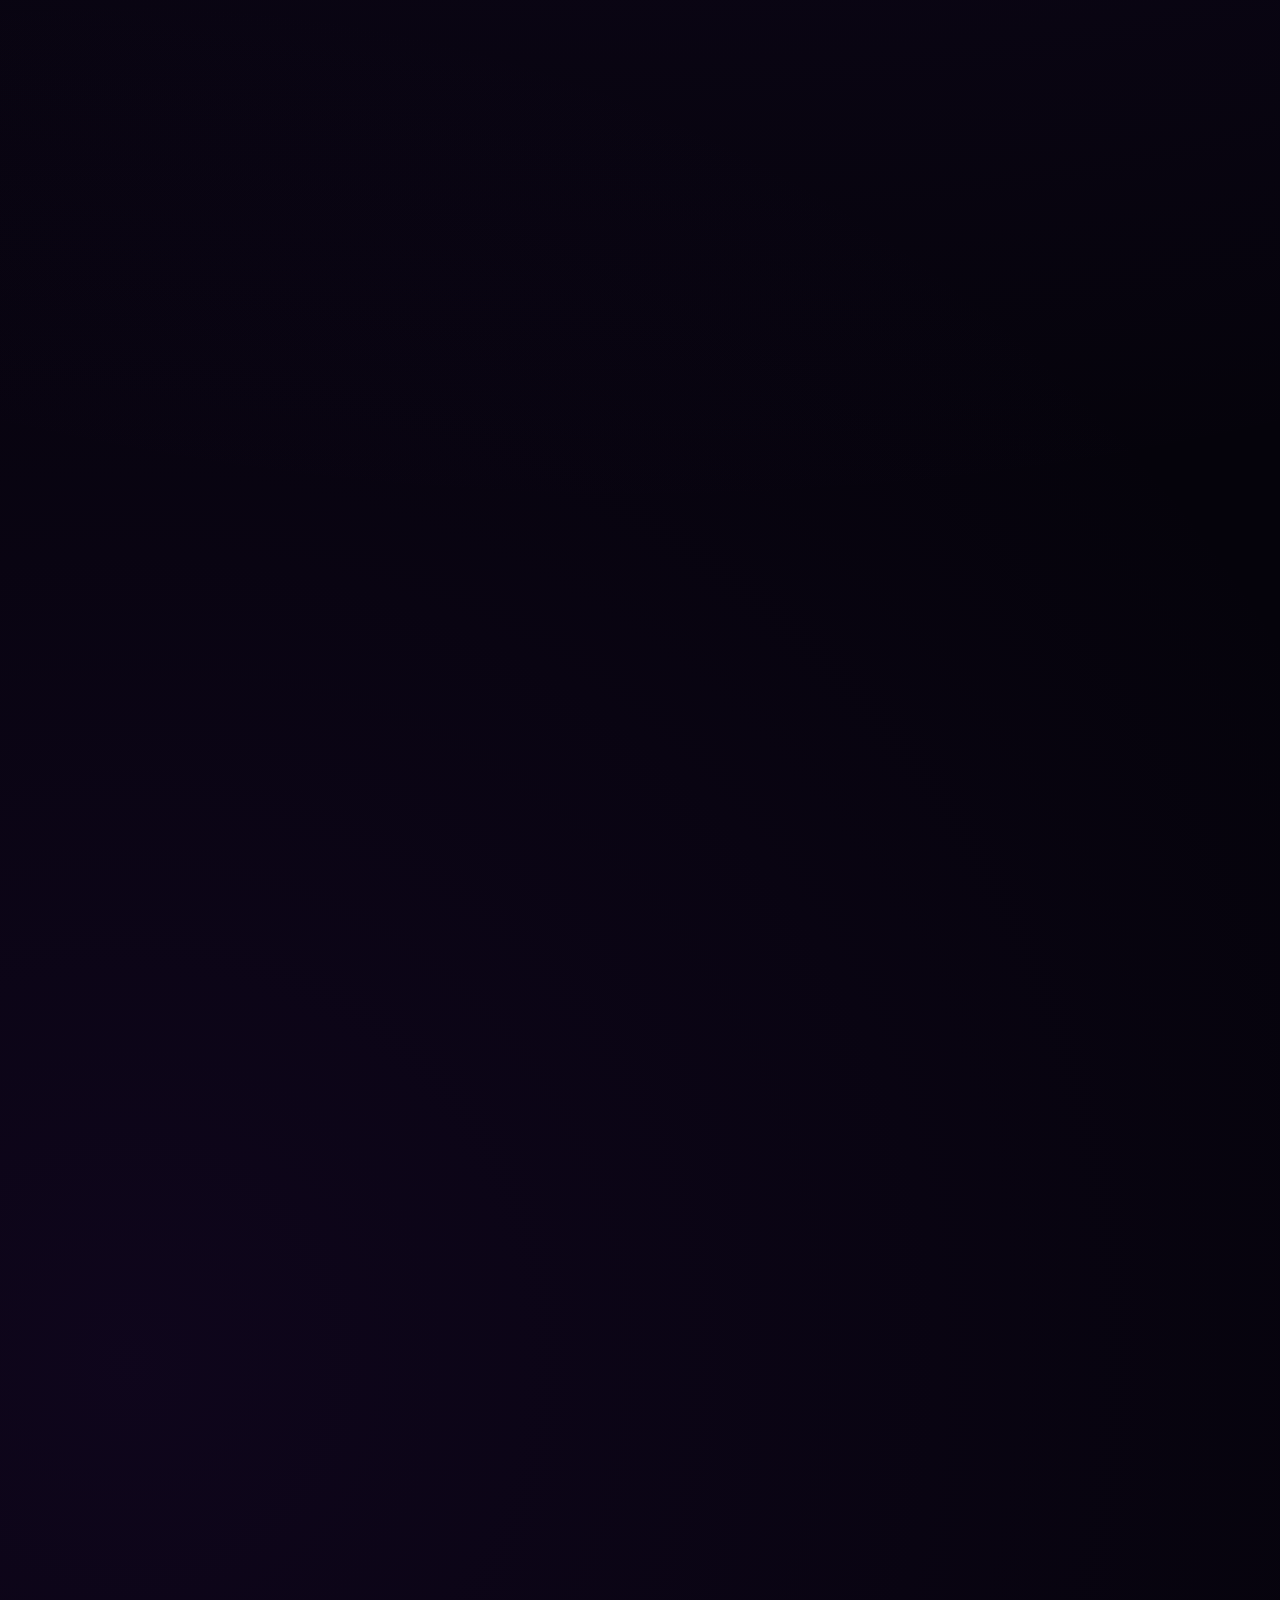
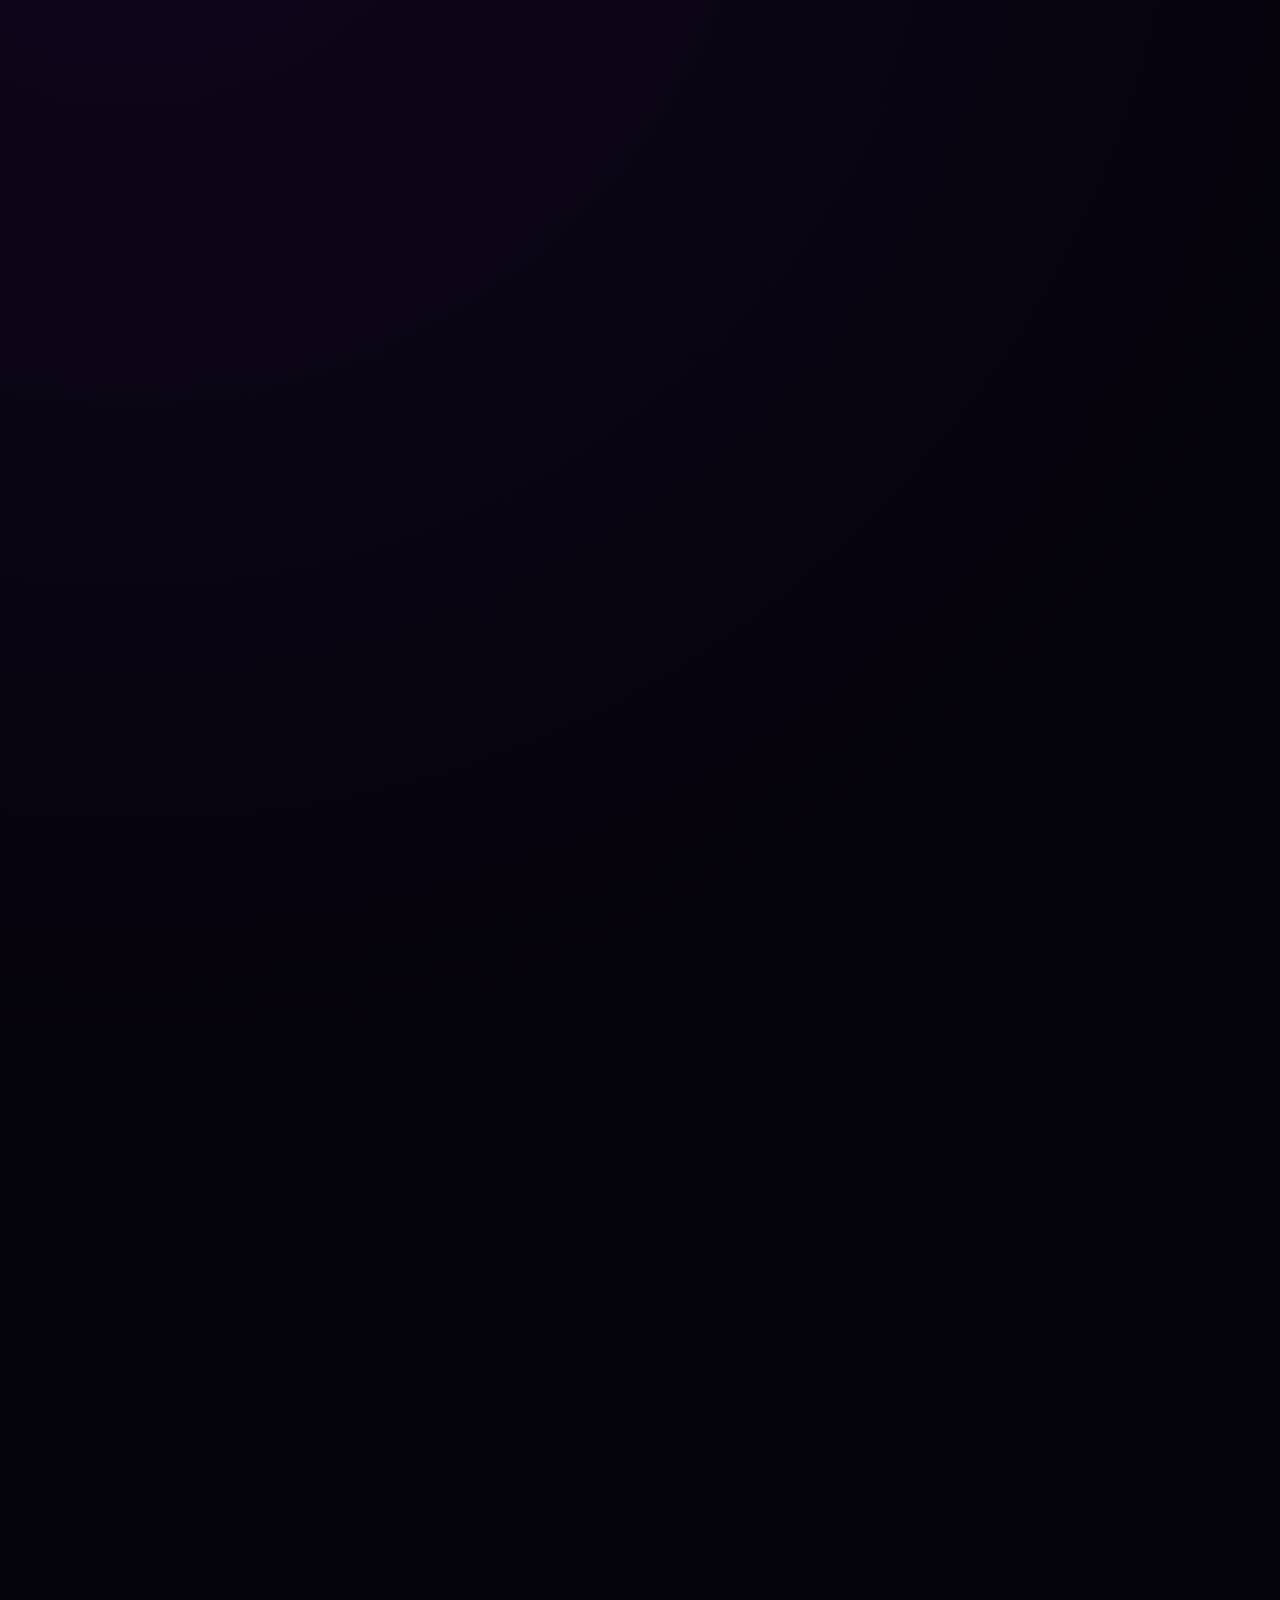
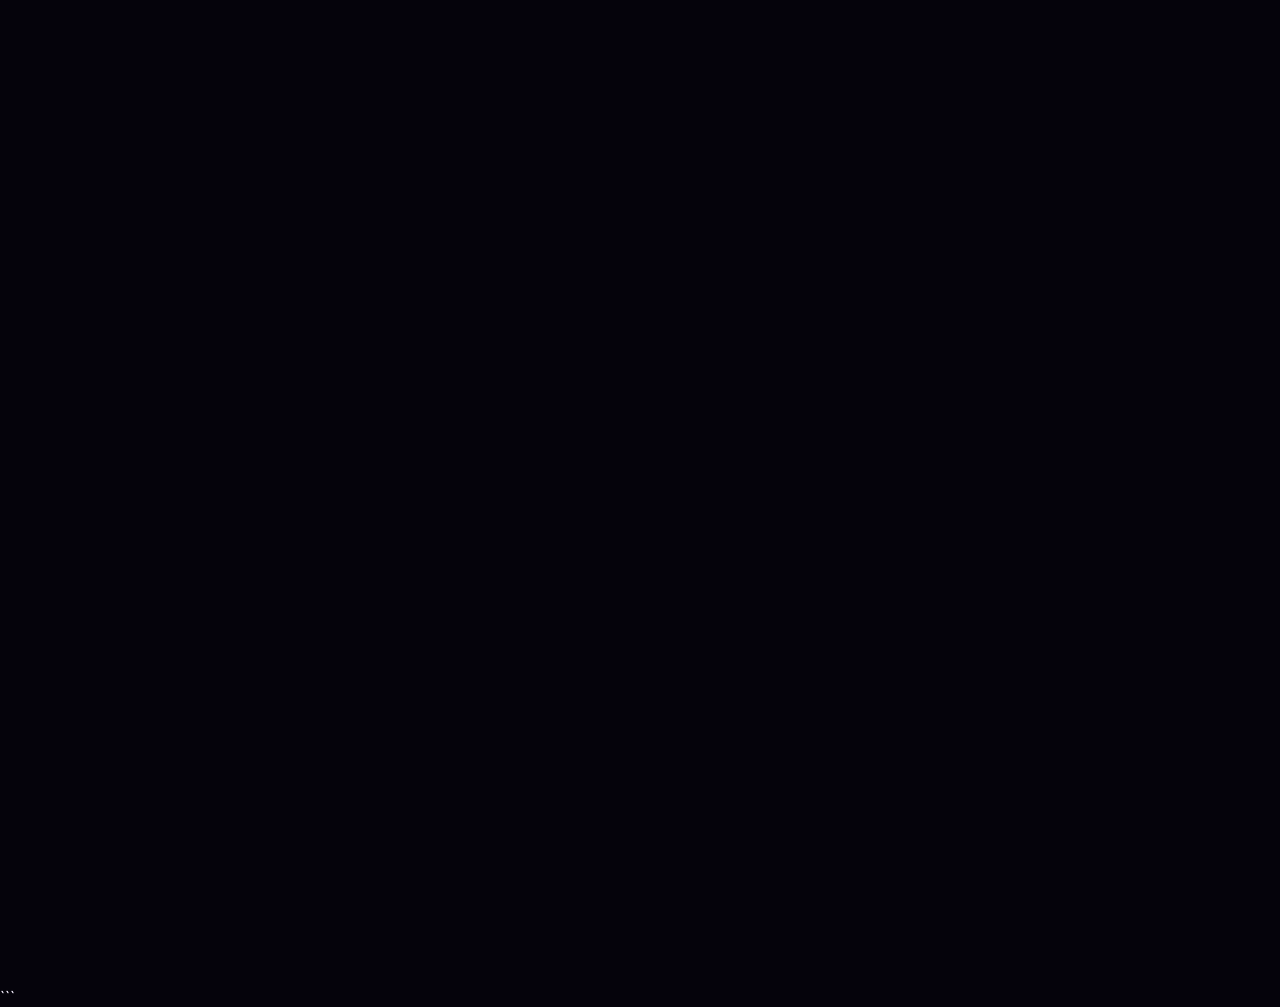
==== commit b1d86099: "Update index.html" ====
--- a/index.html/index.html
+++ b/index.html/index.html
@@ -5,6 +5,7 @@
 <meta charset="UTF-8">
 <meta name="viewport" content="width=device-width, initial-scale=1.0">
 <meta name="theme-color" content="#05030b">
+
 <title>The Shadow Moons | Clover Origins</title>
 
 <link rel="preconnect" href="https://fonts.googleapis.com">
@@ -14,8 +15,9 @@
 <style>
 :root{
     --bg:#05030b;
-    --bg2:#090612;
-    --panel:rgba(17,10,29,.72);
+    --bg2:#0a0612;
+    --panel:rgba(18,10,31,.76);
+    --panel2:rgba(10,6,18,.9);
     --purple:#9d5cff;
     --purple2:#6c2cff;
     --violet:#c08cff;
@@ -70,7 +72,7 @@
 }
 
 /* =========================================================
-   CINEMATIC INTRO
+   INTRO
 ========================================================= */
 
 #intro{
@@ -78,13 +80,18 @@
     inset:0;
     z-index:10000;
     overflow:hidden;
+
     background:
         radial-gradient(circle at 50% 48%,rgba(103,38,170,.18),transparent 22%),
         radial-gradient(circle at 50% 50%,#10071b 0%,#05030a 52%,#000 100%);
+
     display:flex;
     align-items:center;
     justify-content:center;
-    transition:opacity 1.4s ease,visibility 1.4s ease;
+
+    transition:
+        opacity 1.4s ease,
+        visibility 1.4s ease;
 }
 
 #intro.hidden{
@@ -109,37 +116,52 @@
 }
 
 @keyframes twinkle{
-    0%,100%{opacity:0;transform:scale(.5)}
-    50%{opacity:.9;transform:scale(1.5)}
+    0%,100%{
+        opacity:0;
+        transform:scale(.5);
+    }
+
+    50%{
+        opacity:.9;
+        transform:scale(1.5);
+    }
 }
 
 .intro-noise{
     position:absolute;
     inset:0;
     opacity:.07;
-    background-image:url("data:image/svg+xml,%3Csvg viewBox='0 0 180 180' xmlns='http://www.w3.org/2000/svg'%3E%3Cfilter id='n'%3E%3CfeTurbulence type='fractalNoise' baseFrequency='.8' numOctaves='4' stitchTiles='stitch'/%3E%3C/filter%3E%3Crect width='100%25' height='100%25' filter='url(%23n)' opacity='.6'/%3E%3C/svg%3E");
+    background-image:
+        url("data:image/svg+xml,%3Csvg viewBox='0 0 180 180' xmlns='http://www.w3.org/2000/svg'%3E%3Cfilter id='n'%3E%3CfeTurbulence type='fractalNoise' baseFrequency='.8' numOctaves='4' stitchTiles='stitch'/%3E%3C/filter%3E%3Crect width='100%25' height='100%25' filter='url(%23n)' opacity='.6'/%3E%3C/svg%3E");
     pointer-events:none;
 }
 
 .intro-vignette{
     position:absolute;
     inset:0;
-    background:radial-gradient(circle,transparent 30%,rgba(0,0,0,.45) 75%,#000 100%);
+    background:
+        radial-gradient(circle,transparent 30%,rgba(0,0,0,.45) 75%,#000 100%);
 }
 
 .eclipse{
     position:absolute;
+
     width:min(48vw,520px);
     height:min(48vw,520px);
+
     border-radius:50%;
     background:#030207;
+
     box-shadow:
         0 0 25px rgba(165,85,255,.65),
         0 0 70px rgba(125,42,255,.42),
         0 0 150px rgba(105,25,220,.25);
+
     opacity:0;
     transform:scale(.45);
-    animation:eclipseRise 3.8s cubic-bezier(.16,1,.3,1) .6s forwards;
+
+    animation:
+        eclipseRise 3.8s cubic-bezier(.16,1,.3,1) .6s forwards;
 }
 
 .eclipse::before{
@@ -147,18 +169,33 @@
     position:absolute;
     inset:-8px;
     border-radius:50%;
-    background:conic-gradient(
-        from 0deg,
-        transparent,
-        rgba(195,133,255,.9),
-        transparent 25%,
-        rgba(110,38,230,.75),
-        transparent 60%,
-        rgba(195,133,255,.7),
-        transparent
-    );
-    -webkit-mask:radial-gradient(farthest-side,transparent calc(100% - 7px),#000 calc(100% - 5px));
-    mask:radial-gradient(farthest-side,transparent calc(100% - 7px),#000 calc(100% - 5px));
+
+    background:
+        conic-gradient(
+            from 0deg,
+            transparent,
+            rgba(195,133,255,.9),
+            transparent 25%,
+            rgba(110,38,230,.75),
+            transparent 60%,
+            rgba(195,133,255,.7),
+            transparent
+        );
+
+    -webkit-mask:
+        radial-gradient(
+            farthest-side,
+            transparent calc(100% - 7px),
+            #000 calc(100% - 5px)
+        );
+
+    mask:
+        radial-gradient(
+            farthest-side,
+            transparent calc(100% - 7px),
+            #000 calc(100% - 5px)
+        );
+
     animation:orbitGlow 8s linear infinite;
 }
 
@@ -167,36 +204,64 @@
     position:absolute;
     inset:-45px;
     border-radius:50%;
+
     border:1px solid rgba(178,106,255,.16);
+
     box-shadow:
         0 0 80px rgba(122,44,255,.22),
         inset 0 0 50px rgba(130,50,255,.08);
+
     animation:slowPulse 4s ease-in-out infinite;
 }
 
 @keyframes eclipseRise{
-    0%{opacity:0;transform:scale(.45) rotate(-12deg)}
-    60%{opacity:1}
-    100%{opacity:.96;transform:scale(1) rotate(0)}
+    0%{
+        opacity:0;
+        transform:scale(.45) rotate(-12deg);
+    }
+
+    60%{
+        opacity:1;
+    }
+
+    100%{
+        opacity:.96;
+        transform:scale(1) rotate(0);
+    }
 }
 
 @keyframes orbitGlow{
-    to{transform:rotate(360deg)}
+    to{
+        transform:rotate(360deg);
+    }
 }
 
 @keyframes slowPulse{
-    0%,100%{transform:scale(.96);opacity:.45}
-    50%{transform:scale(1.05);opacity:1}
+    0%,100%{
+        transform:scale(.96);
+        opacity:.45;
+    }
+
+    50%{
+        transform:scale(1.05);
+        opacity:1;
+    }
 }
 
 .intro-symbols{
     position:absolute;
+
     width:min(70vw,760px);
     height:min(70vw,760px);
+
     border:1px solid rgba(185,114,255,.11);
     border-radius:50%;
+
     opacity:0;
-    animation:symbolAppear 2s ease 2s forwards,rotateSlow 45s linear infinite;
+
+    animation:
+        symbolAppear 2s ease 2s forwards,
+        rotateSlow 45s linear infinite;
 }
 
 .intro-symbols::before,
@@ -204,8 +269,16 @@
     content:"";
     position:absolute;
     inset:8%;
+
     border:1px solid rgba(230,199,122,.09);
-    clip-path:polygon(50% 0,100% 50%,50% 100%,0 50%);
+
+    clip-path:
+        polygon(
+            50% 0,
+            100% 50%,
+            50% 100%,
+            0 50%
+        );
 }
 
 .intro-symbols::after{
@@ -215,19 +288,31 @@
 }
 
 @keyframes symbolAppear{
-    from{opacity:0;transform:scale(.7)}
-    to{opacity:1;transform:scale(1)}
+    from{
+        opacity:0;
+        transform:scale(.7);
+    }
+
+    to{
+        opacity:1;
+        transform:scale(1);
+    }
 }
 
 @keyframes rotateSlow{
-    to{transform:rotate(360deg)}
+    to{
+        transform:rotate(360deg);
+    }
 }
 
 .intro-content{
     position:relative;
     z-index:5;
+
     text-align:center;
+
     width:min(90%,900px);
+
     display:flex;
     flex-direction:column;
     align-items:center;
@@ -235,56 +320,97 @@
 
 .intro-kicker{
     font-family:Cinzel,serif;
+
     font-size:clamp(.65rem,1vw,.85rem);
+
     letter-spacing:.65em;
+
     color:var(--gold);
+
     opacity:0;
+
     transform:translateY(20px);
+
     animation:introText .9s ease 3.2s forwards;
 }
 
 .intro-line{
     width:0;
     height:1px;
+
     margin:22px auto;
-    background:linear-gradient(90deg,transparent,var(--violet),transparent);
+
+    background:
+        linear-gradient(
+            90deg,
+            transparent,
+            var(--violet),
+            transparent
+        );
+
     animation:lineGrow 1.2s ease 3.5s forwards;
 }
 
 .intro-main{
     font-family:Cinzel,serif;
     font-weight:800;
+
     font-size:clamp(2.5rem,7vw,6.7rem);
+
     letter-spacing:.08em;
     line-height:.95;
+
     color:#fff;
+
     text-shadow:
         0 0 15px rgba(196,130,255,.55),
         0 0 50px rgba(126,40,255,.4);
+
     opacity:0;
-    transform:scale(.9) translateY(20px);
-    animation:titleReveal 1.5s cubic-bezier(.16,1,.3,1) 3.8s forwards;
+
+    transform:
+        scale(.9)
+        translateY(20px);
+
+    animation:
+        titleReveal
+        1.5s cubic-bezier(.16,1,.3,1)
+        3.8s forwards;
 }
 
 .intro-sub{
     margin-top:22px;
+
     font-family:Cinzel,serif;
+
     font-size:clamp(.75rem,1.5vw,1.05rem);
+
     letter-spacing:.45em;
+
     color:#d9c9e9;
+
     opacity:0;
+
     animation:introText 1.2s ease 4.7s forwards;
 }
 
 .intro-motto{
     margin-top:40px;
+
     max-width:700px;
+
     font-family:Cinzel,serif;
+
     font-size:clamp(.8rem,1.5vw,1.1rem);
+
     line-height:1.9;
+
     letter-spacing:.12em;
+
     color:rgba(245,239,255,.72);
+
     opacity:0;
+
     animation:introText 1.2s ease 5.3s forwards;
 }
 
@@ -294,13 +420,20 @@
 
 .intro-credits{
     position:absolute;
+
     bottom:10%;
+
     display:flex;
     gap:30px;
+
     font-size:.65rem;
+
     letter-spacing:.3em;
+
     color:rgba(255,255,255,.38);
+
     opacity:0;
+
     animation:introText 1s ease 6s forwards;
 }
 
@@ -311,53 +444,84 @@
 
 .skip-intro{
     position:absolute;
+
     right:28px;
     bottom:25px;
+
     z-index:20;
+
     padding:11px 18px;
+
     border:1px solid rgba(190,120,255,.28);
     border-radius:30px;
+
     background:rgba(20,10,30,.45);
+
     backdrop-filter:blur(10px);
+
     color:rgba(255,255,255,.6);
+
     font-size:.7rem;
     letter-spacing:.2em;
+
     cursor:pointer;
+
     transition:.3s;
 }
 
 .skip-intro:hover{
     color:#fff;
-    border-color:rgba(210,150,255,.7);
-    box-shadow:0 0 25px rgba(145,55,255,.3);
+
+    border-color:
+        rgba(210,150,255,.7);
+
+    box-shadow:
+        0 0 25px rgba(145,55,255,.3);
+
     transform:translateY(-2px);
 }
 
 .intro-emblem{
     position:absolute;
     top:8%;
+
     font-family:Cinzel,serif;
+
     color:rgba(220,190,255,.18);
+
     font-size:1.5rem;
+
     letter-spacing:.5em;
+
     opacity:0;
+
     animation:introText 1s ease 2.7s forwards;
 }
 
 @keyframes introText{
-    to{opacity:1;transform:translateY(0)}
+    to{
+        opacity:1;
+        transform:translateY(0);
+    }
 }
 
 @keyframes lineGrow{
-    to{width:260px}
+    to{
+        width:260px;
+    }
 }
 
 @keyframes titleReveal{
-    to{opacity:1;transform:scale(1) translateY(0)}
+    to{
+        opacity:1;
+        transform:
+            scale(1)
+            translateY(0);
+    }
 }
 
 /* =========================================================
-   MAIN SITE
+   MAIN
 ========================================================= */
 
 #mainSite{
@@ -381,199 +545,362 @@
 
 .section-title{
     font-family:Cinzel,serif;
+
     text-align:center;
-    font-size:clamp(2rem,4vw,3.3rem);
+
+    font-size:
+        clamp(
+            2rem,
+            4vw,
+            3.3rem
+        );
+
     letter-spacing:.08em;
+
     margin-bottom:14px;
 }
 
 .section-subtitle{
     text-align:center;
+
     color:var(--muted);
+
     max-width:680px;
-    margin:0 auto 55px;
+
+    margin:
+        0 auto
+        55px;
+
     line-height:1.8;
 }
 
 .section-kicker{
     text-align:center;
+
     color:var(--gold);
+
     text-transform:uppercase;
+
     letter-spacing:.35em;
+
     font-size:.7rem;
+
     margin-bottom:12px;
 }
 
-/* NAV */
+/* =========================================================
+   NAVIGATION
+========================================================= */
 
 .navbar{
     position:fixed;
+
     top:0;
     left:0;
+
     width:100%;
+
     z-index:1000;
-    background:rgba(5,3,11,.62);
+
+    background:
+        rgba(5,3,11,.62);
+
     backdrop-filter:blur(18px);
-    border-bottom:1px solid rgba(176,112,255,.12);
+
+    border-bottom:
+        1px solid
+        rgba(176,112,255,.12);
 }
 
 .nav-inner{
     width:min(1250px,94%);
+
     height:78px;
+
     margin:auto;
+
     display:flex;
+
     align-items:center;
+
     justify-content:space-between;
 }
 
 .nav-brand{
     font-family:Cinzel,serif;
+
     font-weight:800;
+
     letter-spacing:.12em;
+
     color:#fff;
+
     text-decoration:none;
 }
 
 .nav-links{
     display:flex;
+
     gap:26px;
+
     list-style:none;
 }
 
 .nav-links a{
     color:#aaa0b7;
+
     text-decoration:none;
+
     font-size:.75rem;
+
     letter-spacing:.12em;
+
     transition:.3s;
 }
 
 .nav-links a:hover{
     color:#fff;
-    text-shadow:0 0 15px var(--purple);
+
+    text-shadow:
+        0 0 15px var(--purple);
 }
 
 .discord-btn{
     text-decoration:none;
+
     color:#fff;
-    border:1px solid rgba(176,112,255,.3);
+
+    border:
+        1px solid
+        rgba(176,112,255,.3);
+
     padding:10px 16px;
+
     border-radius:22px;
+
     font-size:.7rem;
+
     transition:.3s;
 }
 
 .discord-btn:hover{
-    background:rgba(140,60,255,.16);
-    box-shadow:0 0 25px rgba(140,60,255,.25);
-}
-
-/* HERO */
+    background:
+        rgba(140,60,255,.16);
+
+    box-shadow:
+        0 0 25px
+        rgba(140,60,255,.25);
+}
+
+/* =========================================================
+   HERO
+========================================================= */
 
 .hero{
     min-height:100vh;
+
     display:flex;
+
     align-items:center;
     justify-content:center;
+
     text-align:center;
+
     padding-top:120px;
+
     overflow:hidden;
 }
 
 .hero::before{
     content:"";
+
     position:absolute;
+
     width:650px;
     height:650px;
+
     border-radius:50%;
-    background:radial-gradient(circle,rgba(109,41,191,.17),transparent 68%);
+
+    background:
+        radial-gradient(
+            circle,
+            rgba(109,41,191,.17),
+            transparent 68%
+        );
+
     filter:blur(10px);
 }
 
 .hero-logo{
     width:min(230px,55vw);
+
     aspect-ratio:1;
+
     object-fit:contain;
+
     filter:
-        drop-shadow(0 0 20px rgba(164,84,255,.45))
-        drop-shadow(0 0 65px rgba(105,32,220,.22));
-    animation:heroFloat 5s ease-in-out infinite;
+        drop-shadow(
+            0 0 20px
+            rgba(164,84,255,.45)
+        )
+        drop-shadow(
+            0 0 65px
+            rgba(105,32,220,.22)
+        );
+
+    animation:
+        heroFloat
+        5s
+        ease-in-out
+        infinite;
 }
 
 @keyframes heroFloat{
-    0%,100%{transform:translateY(0)}
-    50%{transform:translateY(-13px)}
+    0%,100%{
+        transform:translateY(0);
+    }
+
+    50%{
+        transform:translateY(-13px);
+    }
 }
 
 .eyebrow{
     margin-top:28px;
+
     color:var(--gold);
+
     font-size:.7rem;
+
     letter-spacing:.45em;
 }
 
 .hero h1{
     font-family:Cinzel,serif;
-    font-size:clamp(2.8rem,8vw,7rem);
+
+    font-size:
+        clamp(
+            2.8rem,
+            8vw,
+            7rem
+        );
+
     line-height:.95;
+
     margin:18px 0;
+
     letter-spacing:.08em;
 }
 
 .hero h1 span{
     display:block;
+
     color:transparent;
-    -webkit-text-stroke:1px rgba(211,170,255,.75);
+
+    -webkit-text-stroke:
+        1px
+        rgba(211,170,255,.75);
 }
 
 .divider{
     width:150px;
+
     height:1px;
+
     margin:25px auto;
-    background:linear-gradient(90deg,transparent,var(--purple),transparent);
+
+    background:
+        linear-gradient(
+            90deg,
+            transparent,
+            var(--purple),
+            transparent
+        );
 }
 
 .tagline{
     color:#aaa0b8;
+
     max-width:620px;
+
     line-height:1.8;
+
     margin:auto;
 }
 
-/* CARDS */
+/* =========================================================
+   GENERAL CARDS
+========================================================= */
 
 .grid{
     display:grid;
-    grid-template-columns:repeat(3,1fr);
+
+    grid-template-columns:
+        repeat(3,1fr);
+
     gap:22px;
 }
 
 .card{
     position:relative;
+
     overflow:hidden;
-    border:1px solid var(--border);
+
+    border:
+        1px solid
+        var(--border);
+
     border-radius:20px;
-    background:linear-gradient(145deg,rgba(28,16,44,.8),rgba(9,5,16,.82));
+
+    background:
+        linear-gradient(
+            145deg,
+            rgba(28,16,44,.8),
+            rgba(9,5,16,.82)
+        );
+
     padding:28px;
-    box-shadow:0 0 45px rgba(120,40,255,.16);
-    transition:.45s cubic-bezier(.16,1,.3,1);
+
+    box-shadow:
+        0 0 45px
+        rgba(120,40,255,.16);
+
+    transition:
+        .45s
+        cubic-bezier(.16,1,.3,1);
 }
 
 .card::before{
     content:"";
+
     position:absolute;
+
     inset:-2px;
-    background:linear-gradient(120deg,transparent 30%,rgba(194,126,255,.12),transparent 70%);
+
+    background:
+        linear-gradient(
+            120deg,
+            transparent 30%,
+            rgba(194,126,255,.12),
+            transparent 70%
+        );
+
     transform:translateX(-100%);
+
     transition:.7s;
 }
 
 .card:hover{
     transform:translateY(-9px);
-    border-color:rgba(196,133,255,.5);
+
+    border-color:
+        rgba(196,133,255,.5);
+
     box-shadow:
-        0 20px 55px rgba(50,15,90,.3),
-        0 0 30px rgba(133,45,255,.12);
+        0 20px 55px
+        rgba(50,15,90,.3),
+        0 0 30px
+        rgba(133,45,255,.12);
 }
 
 .card:hover::before{
@@ -585,76 +912,246 @@
     z-index:1;
 }
 
-/* LEADERSHIP */
-
-.leader-grid{
-    display:grid;
-    grid-template-columns:repeat(2,1fr);
-    gap:24px;
-    max-width:900px;
+/* =========================================================
+   SOVEREIGN
+========================================================= */
+
+.sovereign{
+    text-align:center;
+
+    overflow:hidden;
+}
+
+.sovereign::before{
+    content:"";
+
+    position:absolute;
+
+    width:500px;
+    height:500px;
+
+    border-radius:50%;
+
+    left:50%;
+    top:50%;
+
+    transform:
+        translate(-50%,-50%);
+
+    background:
+        radial-gradient(
+            circle,
+            rgba(125,45,220,.13),
+            transparent 65%
+        );
+
+    pointer-events:none;
+}
+
+.sovereign-card{
+    position:relative;
+
+    max-width:850px;
+
     margin:auto;
-}
-
-.leader-card,
-.lord-card,
-.house-card{
+
+    padding:65px 40px;
+
+    border:
+        1px solid
+        rgba(204,143,255,.2);
+
+    background:
+        linear-gradient(
+            145deg,
+            rgba(29,16,46,.78),
+            rgba(9,5,16,.9)
+        );
+
+    border-radius:28px;
+
+    box-shadow:
+        0 0 80px
+        rgba(95,25,180,.12);
+
     cursor:pointer;
-}
-
-.leader-card{
-    min-height:280px;
-    display:flex;
-    flex-direction:column;
-    align-items:center;
-    justify-content:center;
-    text-align:center;
+
+    transition:.4s;
+}
+
+.sovereign-card:hover{
+    transform:translateY(-6px);
+
+    border-color:
+        rgba(204,143,255,.45);
+
+    box-shadow:
+        0 20px 70px
+        rgba(95,25,180,.22);
 }
 
 .pfp{
     width:110px;
     height:110px;
+
     border-radius:50%;
+
     object-fit:cover;
-    border:2px solid rgba(197,132,255,.55);
+
+    border:
+        2px solid
+        rgba(197,132,255,.55);
+
     box-shadow:
-        0 0 20px rgba(144,54,255,.3),
-        0 0 50px rgba(109,32,200,.15);
+        0 0 20px
+        rgba(144,54,255,.3),
+        0 0 50px
+        rgba(109,32,200,.15);
+
     margin-bottom:20px;
+
     transition:.45s;
+}
+
+.pfp:hover{
+    transform:scale(1.05);
+}
+
+.sovereign-card .pfp{
+    width:145px;
+    height:145px;
+}
+
+.crown{
+    color:var(--gold);
+    font-size:1.7rem;
+}
+
+.role{
+    color:var(--gold);
+
+    text-transform:uppercase;
+
+    letter-spacing:.2em;
+
+    font-size:.65rem;
+
+    margin-bottom:9px;
+}
+
+.sovereign-name{
+    font-family:Cinzel,serif;
+
+    font-size:
+        clamp(
+            1.6rem,
+            4vw,
+            2.8rem
+        );
+
+    margin:10px 0;
+}
+
+.quote{
+    margin:
+        30px auto 0;
+
+    padding:22px;
+
+    border-top:
+        1px solid
+        rgba(190,125,255,.15);
+
+    color:#c5b9d0;
+
+    font-family:Cinzel,serif;
+
+    font-size:.95rem;
+
+    line-height:1.9;
+}
+
+.quote::before{
+    content:"“";
+
+    display:block;
+
+    color:var(--gold);
+
+    font-size:2.5rem;
+
+    height:25px;
+}
+
+/* =========================================================
+   HIGH COUNCIL
+========================================================= */
+
+.leader-grid{
+    display:grid;
+
+    grid-template-columns:
+        repeat(2,1fr);
+
+    gap:24px;
+
+    max-width:900px;
+
+    margin:auto;
+}
+
+.leader-card{
+    min-height:280px;
+
+    display:flex;
+
+    flex-direction:column;
+
+    align-items:center;
+
+    justify-content:center;
+
+    text-align:center;
+
+    cursor:pointer;
 }
 
 .leader-card:hover .pfp,
 .lord-card:hover .pfp{
     transform:scale(1.07);
+
     box-shadow:
-        0 0 25px rgba(181,100,255,.55),
-        0 0 70px rgba(100,30,220,.3);
-}
-
-.role{
-    color:var(--gold);
-    text-transform:uppercase;
-    letter-spacing:.2em;
-    font-size:.65rem;
-    margin-bottom:9px;
+        0 0 25px
+        rgba(181,100,255,.55),
+        0 0 70px
+        rgba(100,30,220,.3);
 }
 
 .leader-name{
     font-family:Cinzel,serif;
+
     font-size:1.35rem;
 }
 
-/* LORDS */
+/* =========================================================
+   LORDS
+========================================================= */
 
 .lords-grid{
     display:grid;
-    grid-template-columns:repeat(3,1fr);
+
+    grid-template-columns:
+        repeat(3,1fr);
+
     gap:20px;
 }
 
 .lord-card{
     text-align:center;
+
     padding:30px 20px;
+
+    cursor:pointer;
 }
 
 .lord-card .pfp{
@@ -664,72 +1161,132 @@
 
 .house-label{
     color:var(--muted);
+
     font-size:.75rem;
+
     margin-top:8px;
 }
 
-/* HOUSE CARDS */
-
-.house-card .house-symbol{
+/* =========================================================
+   HOUSES
+========================================================= */
+
+.house-card{
+    cursor:pointer;
+}
+
+.house-symbol{
     font-size:2rem;
+
     margin-bottom:12px;
 }
 
 .house-card h3{
     font-family:Cinzel,serif;
+
     font-size:1rem;
 }
 
 .house-card p{
     color:var(--muted);
+
     font-size:.82rem;
-    margin-top:5px;
+
+    margin-top:7px;
+
+    line-height:1.6;
+}
+
+.house-function{
+    margin-top:15px;
+
+    padding-top:15px;
+
+    border-top:
+        1px solid
+        rgba(176,112,255,.12);
+
+    color:#bbaec7;
+
+    font-size:.74rem;
+
+    line-height:1.7;
 }
 
 .stars{
     margin-top:17px;
+
     color:var(--gold);
+
     font-family:Cinzel,serif;
+
     font-weight:700;
+
+    font-size:1rem;
 }
 
 .star-label{
     color:#81768e;
+
     font-family:Inter,sans-serif;
+
     font-size:.7rem;
+
     margin-left:4px;
 }
 
-/* LEADERBOARD */
+/* =========================================================
+   LEADERBOARD
+========================================================= */
 
 .leaderboard{
     max-width:900px;
+
     margin:auto;
+
     display:flex;
+
     flex-direction:column;
+
     gap:12px;
 }
 
 .leader-row{
     display:grid;
-    grid-template-columns:65px 1fr auto;
+
+    grid-template-columns:
+        65px 1fr auto;
+
     align-items:center;
+
     gap:15px;
+
     padding:20px 24px;
-    background:rgba(20,11,32,.65);
-    border:1px solid rgba(176,112,255,.14);
+
+    background:
+        rgba(20,11,32,.65);
+
+    border:
+        1px solid
+        rgba(176,112,255,.14);
+
     border-radius:15px;
+
     transition:.3s;
 }
 
 .leader-row:hover{
     transform:translateX(7px);
-    border-color:rgba(190,120,255,.35);
+
+    border-color:
+        rgba(190,120,255,.35);
 }
 
 .rank{
     font-family:Cinzel,serif;
+
     font-size:1.2rem;
+
     color:var(--gold);
 }
 
@@ -739,121 +1296,89 @@
 
 .rank-stars{
     color:var(--gold);
+
     font-weight:700;
 }
 
-/* EVENTS */
+/* =========================================================
+   EVENTS
+========================================================= */
 
 .events-grid{
     display:grid;
-    grid-template-columns:repeat(3,1fr);
+
+    grid-template-columns:
+        repeat(3,1fr);
+
     gap:22px;
 }
 
 .event-card{
     min-height:210px;
+
     display:flex;
+
     flex-direction:column;
+
     justify-content:space-between;
 }
 
 .event-status{
     display:inline-block;
+
     width:max-content;
+
     padding:6px 10px;
+
     border-radius:20px;
-    background:rgba(157,92,255,.1);
-    border:1px solid rgba(157,92,255,.2);
+
+    background:
+        rgba(157,92,255,.1);
+
+    border:
+        1px solid
+        rgba(157,92,255,.2);
+
     color:#bd8aff;
+
     font-size:.62rem;
+
     letter-spacing:.18em;
 }
 
 .event-card h3{
     font-family:Cinzel,serif;
+
     margin-top:18px;
+
     margin-bottom:12px;
 }
 
 .event-card p{
     color:var(--muted);
+
     font-size:.85rem;
+
     line-height:1.7;
 }
 
-/* SOVEREIGN */
-
-.sovereign{
+/* =========================================================
+   FOOTER
+========================================================= */
+
+footer{
+    border-top:
+        1px solid
+        rgba(176,112,255,.1);
+
+    padding:55px 0;
+
     text-align:center;
-    overflow:hidden;
-}
-
-.sovereign::before{
-    content:"";
-    position:absolute;
-    width:500px;
-    height:500px;
-    border-radius:50%;
-    left:50%;
-    top:50%;
-    transform:translate(-50%,-50%);
-    background:radial-gradient(circle,rgba(125,45,220,.13),transparent 65%);
-    pointer-events:none;
-}
-
-.sovereign-card{
-    position:relative;
-    max-width:850px;
-    margin:auto;
-    padding:65px 40px;
-    border:1px solid rgba(204,143,255,.2);
-    background:linear-gradient(145deg,rgba(29,16,46,.78),rgba(9,5,16,.9));
-    border-radius:28px;
-    box-shadow:0 0 80px rgba(95,25,180,.12);
-}
-
-.sovereign-card .pfp{
-    width:145px;
-    height:145px;
-}
-
-.crown{
-    color:var(--gold);
-    font-size:1.5rem;
-}
-
-.sovereign-name{
-    font-family:Cinzel,serif;
-    font-size:clamp(1.6rem,4vw,2.8rem);
-    margin:10px 0;
-}
-
-.quote{
-    margin:30px auto 0;
-    padding:22px;
-    border-top:1px solid rgba(190,125,255,.15);
-    color:#c5b9d0;
-    font-family:Cinzel,serif;
-    font-size:.95rem;
-    line-height:1.9;
-}
-
-.quote::before{
-    content:"“";
-    display:block;
-    color:var(--gold);
-    font-size:2.5rem;
-    height:25px;
-}
-
-/* FOOTER */
-
-footer{
-    border-top:1px solid rgba(176,112,255,.1);
-    padding:55px 0;
-    text-align:center;
+
     color:#70677b;
+
     font-size:.72rem;
+
     letter-spacing:.12em;
 }
 
@@ -861,20 +1386,32 @@
     color:#b79acb;
 }
 
-/* MODAL */
+/* =========================================================
+   MODAL
+========================================================= */
 
 .modal{
     position:fixed;
+
     inset:0;
+
     z-index:9000;
+
     display:flex;
+
     align-items:center;
     justify-content:center;
+
     padding:20px;
-    background:rgba(0,0,0,.78);
+
+    background:
+        rgba(0,0,0,.78);
+
     backdrop-filter:blur(15px);
+
     opacity:0;
     visibility:hidden;
+
     transition:.35s;
 }
 
@@ -884,109 +1421,202 @@
 }
 
 .modal-box{
-    width:min(620px,100%);
+    width:min(650px,100%);
+
     max-height:90vh;
+
     overflow:auto;
+
     padding:45px;
+
     border-radius:25px;
-    border:1px solid rgba(192,130,255,.3);
+
+    border:
+        1px solid
+        rgba(192,130,255,.3);
+
     background:
-        radial-gradient(circle at 50% 0%,rgba(113,40,180,.16),transparent 45%),
+        radial-gradient(
+            circle at 50% 0%,
+            rgba(113,40,180,.16),
+            transparent 45%
+        ),
         #0b0612;
-    box-shadow:0 0 100px rgba(105,30,220,.25);
+
+    box-shadow:
+        0 0 100px
+        rgba(105,30,220,.25);
+
     text-align:center;
-    transform:translateY(25px) scale(.97);
+
+    transform:
+        translateY(25px)
+        scale(.97);
+
     transition:.4s;
 }
 
 .modal.active .modal-box{
-    transform:translateY(0) scale(1);
+    transform:
+        translateY(0)
+        scale(1);
 }
 
 .modal-pfp{
     width:130px;
     height:130px;
+
     object-fit:cover;
+
     border-radius:50%;
-    border:2px solid rgba(198,136,255,.5);
-    box-shadow:0 0 45px rgba(137,46,255,.25);
+
+    border:
+        2px solid
+        rgba(198,136,255,.5);
+
+    box-shadow:
+        0 0 45px
+        rgba(137,46,255,.25);
+
     margin-bottom:22px;
 }
 
 .modal-role{
     color:var(--gold);
+
     font-size:.65rem;
+
     letter-spacing:.25em;
+
     text-transform:uppercase;
 }
 
 .modal-box h2{
     font-family:Cinzel,serif;
+
     font-size:1.8rem;
-    margin:10px 0 18px;
+
+    margin:
+        10px 0 18px;
 }
 
 .modal-box p{
     color:#aaa0b4;
+
     line-height:1.9;
+
     font-size:.9rem;
+}
+
+.modal-stars{
+    margin-top:22px;
+
+    color:var(--gold);
+
+    font-family:Cinzel,serif;
+
+    font-size:1.15rem;
 }
 
 .close-modal{
     margin-top:25px;
-    border:1px solid rgba(188,120,255,.25);
+
+    border:
+        1px solid
+        rgba(188,120,255,.25);
+
     background:transparent;
+
     color:#bda9ca;
+
     border-radius:25px;
+
     padding:10px 20px;
+
     cursor:pointer;
+
     transition:.3s;
 }
 
 .close-modal:hover{
     color:#fff;
-    border-color:rgba(200,140,255,.6);
-}
-
-/* MUSIC */
+
+    border-color:
+        rgba(200,140,255,.6);
+}
+
+/* =========================================================
+   MUSIC
+========================================================= */
 
 .music-player{
     position:fixed;
+
     left:20px;
     bottom:20px;
+
     z-index:2000;
+
     display:flex;
+
     align-items:center;
+
     gap:10px;
+
     padding:11px 15px;
+
     border-radius:30px;
-    background:rgba(9,5,15,.72);
-    border:1px solid rgba(177,108,255,.2);
+
+    background:
+        rgba(9,5,15,.72);
+
+    border:
+        1px solid
+        rgba(177,108,255,.2);
+
     backdrop-filter:blur(15px);
+
     font-size:.65rem;
+
     color:#a99caf;
 }
 
 .music-dot{
     width:8px;
     height:8px;
+
     border-radius:50%;
+
     background:#a963ff;
-    box-shadow:0 0 12px #9b4cff;
-    animation:musicPulse 1.3s ease-in-out infinite;
+
+    box-shadow:
+        0 0 12px #9b4cff;
+
+    animation:
+        musicPulse
+        1.3s
+        ease-in-out
+        infinite;
 }
 
 @keyframes musicPulse{
-    50%{transform:scale(1.6);opacity:.55}
-}
-
-/* RESPONSIVE */
+    50%{
+        transform:scale(1.6);
+        opacity:.55;
+    }
+}
+
+/* =========================================================
+   RESPONSIVE
+========================================================= */
 
 @media(max-width:900px){
+
     .grid,
     .lords-grid,
     .events-grid{
-        grid-template-columns:repeat(2,1fr);
+        grid-template-columns:
+            repeat(2,1fr);
     }
 
     .nav-links{
@@ -995,6 +1625,7 @@
 }
 
 @media(max-width:650px){
+
     section{
         padding:80px 0;
     }
@@ -1007,7 +1638,9 @@
     }
 
     .leader-row{
-        grid-template-columns:45px 1fr auto;
+        grid-template-columns:
+            45px 1fr auto;
+
         padding:16px;
     }
 
@@ -1017,7 +1650,9 @@
 
     .intro-credits{
         gap:10px;
+
         flex-direction:column;
+
         text-align:center;
     }
 
@@ -1025,11 +1660,16 @@
         left:10px;
         bottom:10px;
     }
+
+    .modal-box{
+        padding:30px 22px;
+    }
 }
 </style>
 </head>
 
 <body class="intro-active">
+
 
 <!-- ======================================================
      CINEMATIC INTRO
@@ -1037,8 +1677,13 @@
 
 <div id="intro">
 
-    <div class="intro-stars" id="introStars"></div>
+    <div
+        class="intro-stars"
+        id="introStars"
+    ></div>
+
     <div class="intro-noise"></div>
+
     <div class="intro-vignette"></div>
 
     <div class="intro-emblem">
@@ -1046,6 +1691,7 @@
     </div>
 
     <div class="intro-symbols"></div>
+
     <div class="eclipse"></div>
 
     <div class="intro-content">
@@ -1057,7 +1703,8 @@
         <div class="intro-line"></div>
 
         <div class="intro-main">
-            THE SHADOW<br>MOONS
+            THE SHADOW<br>
+            MOONS
         </div>
 
         <div class="intro-sub">
@@ -1065,23 +1712,43 @@
         </div>
 
         <div class="intro-motto">
+
             <span>“</span>
+
             Where kingdoms rise in silence,
             where loyalty becomes legacy,
             and where the moon watches over those
             who dare to carve their own destiny.
+
             <span>”</span>
+
         </div>
 
         <div class="intro-credits">
-            <span>THE SOVEREIGN <b>♛</b></span>
-            <span>THE HIGH COUNCIL <b>⚜</b></span>
-            <span>THE NINE HOUSES <b>✦</b></span>
+
+            <span>
+                THE SOVEREIGN
+                <b>♛</b>
+            </span>
+
+            <span>
+                THE HIGH COUNCIL
+                <b>⚜</b>
+            </span>
+
+            <span>
+                THE NINE HOUSES
+                <b>✦</b>
+            </span>
+
         </div>
 
     </div>
 
-    <button class="skip-intro" id="skipIntro">
+    <button
+        class="skip-intro"
+        id="skipIntro"
+    >
         SKIP INTRO »
     </button>
 
@@ -1089,25 +1756,63 @@
 
 
 <!-- ======================================================
-     MAIN SITE
+     MAIN WEBSITE
 ====================================================== -->
 
 <div id="mainSite">
 
+
+<!-- NAVIGATION -->
+
 <nav class="navbar">
+
     <div class="nav-inner">
 
-        <a href="#home" class="nav-brand">
+        <a
+            href="#home"
+            class="nav-brand"
+        >
             THE SHADOW MOONS
         </a>
 
         <ul class="nav-links">
-            <li><a href="#sovereign">SOVEREIGN</a></li>
-            <li><a href="#leadership">COUNCIL</a></li>
-            <li><a href="#lords">LORDS</a></li>
-            <li><a href="#houses">HOUSES</a></li>
-            <li><a href="#ranking">RANKING</a></li>
-            <li><a href="#events">EVENTS</a></li>
+
+            <li>
+                <a href="#sovereign">
+                    SOVEREIGN
+                </a>
+            </li>
+
+            <li>
+                <a href="#leadership">
+                    COUNCIL
+                </a>
+            </li>
+
+            <li>
+                <a href="#lords">
+                    LORDS
+                </a>
+            </li>
+
+            <li>
+                <a href="#houses">
+                    HOUSES
+                </a>
+            </li>
+
+            <li>
+                <a href="#ranking">
+                    RANKING
+                </a>
+            </li>
+
+            <li>
+                <a href="#events">
+                    EVENTS
+                </a>
+            </li>
+
         </ul>
 
         <a
@@ -1120,6 +1825,7 @@
         </a>
 
     </div>
+
 </nav>
 
 
@@ -1127,7 +1833,10 @@
      HERO
 ====================================================== -->
 
-<section class="hero" id="home">
+<section
+    class="hero"
+    id="home"
+>
 
     <div class="container">
 
@@ -1142,16 +1851,23 @@
         </div>
 
         <h1>
+
             THE SHADOW
-            <span>MOONS</span>
+
+            <span>
+                MOONS
+            </span>
+
         </h1>
 
         <div class="divider"></div>
 
         <p class="tagline">
+
             A guild forged beneath the moonlight.
             Bound by sovereignty, protected by its houses,
             and carried forward by those who choose to leave a legacy.
+
         </p>
 
     </div>
@@ -1163,7 +1879,10 @@
      SOVEREIGN
 ====================================================== -->
 
-<section class="sovereign" id="sovereign">
+<section
+    class="sovereign"
+    id="sovereign"
+>
 
     <div class="container">
 
@@ -1176,11 +1895,19 @@
         </h2>
 
         <p class="section-subtitle">
+
             The supreme authority of The Shadow Moons.
             The throne from which the guild's destiny is commanded.
+
         </p>
 
-        <div class="sovereign-card">
+        <div
+            class="sovereign-card"
+            data-name="𝔇𝔯𝔞𝔤𝔬𝔫 👑"
+            data-role="Sovereign Leader / Captain"
+            data-pfp="captain.png"
+            data-message="The Sovereign Leader and Captain of The Shadow Moons. The highest authority within the guild, responsible for guiding its destiny and standing above the entire leadership structure."
+        >
 
             <img
                 src="captain.png"
@@ -1188,7 +1915,9 @@
                 class="pfp"
             >
 
-            <div class="crown">♛</div>
+            <div class="crown">
+                ♛
+            </div>
 
             <div class="role">
                 Sovereign Leader / Captain
@@ -1199,18 +1928,26 @@
             </div>
 
             <div class="quote">
-                “It's not the path that defines the outcome of a man,
-                but it's how the man treads the path.”
+
+                “It's not the path that defines
+                the outcome of a man,
+                but it's how the man threads the path.”
+
             </div>
 
             <div class="quote">
+
                 “A man isn't defined by who he is now,
                 but by what he becomes.”
+
             </div>
 
             <div class="quote">
-                “A passionate man is a man defined not by the words of men,
+
+                “A passionate man is a man defined
+                not by the words of men,
                 but by what he chooses to become.”
+
             </div>
 
         </div>
@@ -1237,19 +1974,27 @@
         </h2>
 
         <p class="section-subtitle">
+
             The two figures who stand directly beneath the Sovereign.
-            They possess authority over the guild and ensure that the
-            entire leadership structure remains in check.
+            They possess authority over everyone aside from the
+            Sovereign Leader and ensure the entire leadership system
+            remains in check.
+
         </p>
 
         <div class="leader-grid">
+
 
             <div
                 class="card leader-card"
+
                 data-name="Reaper"
+
                 data-role="High Council"
+
                 data-pfp="reaper.png"
-                data-message="A member of the High Council and one of the two figures entrusted with the second-highest authority within The Shadow Moons. The High Council observes the leadership structure, ensures order is maintained, and acts as the Sovereign's hand when matters demand it."
+
+                data-message="One of the two members of the High Council. The Council acts as the hand of the Sovereign, observing the leadership structure, maintaining order, and ensuring that every part of the guild remains in check."
             >
 
                 <img
@@ -1271,10 +2016,14 @@
 
             <div
                 class="card leader-card"
+
                 data-name="Lord Vangeance"
+
                 data-role="High Council"
+
                 data-pfp="shadow.png"
-                data-message="A member of the High Council and one of the two figures entrusted with the second-highest authority within The Shadow Moons. The Council exists to observe, maintain balance, and ensure that every level of leadership remains accountable to the Sovereign."
+
+                data-message="One of the two members of the High Council. Together with Reaper, Lord Vangeance stands directly beneath the Sovereign and helps ensure that the entire leadership structure remains balanced and accountable."
             >
 
                 <img
@@ -1317,8 +2066,10 @@
         </h2>
 
         <p class="section-subtitle">
-            The leadership of the Nine Houses. Each Lord carries the
-            responsibility of guiding their house and protecting its legacy.
+
+            The leadership team of the guild.
+            Each Lord carries responsibility for their respective house.
+
         </p>
 
         <div class="lords-grid">
@@ -1326,243 +2077,371 @@
 
             <div
                 class="card lord-card"
+
                 data-name="Lord of House Aetherion"
+
                 data-role="House Aetherion"
+
                 data-pfp="aetherion.png"
-                data-message="The Lord entrusted with the leadership of House Aetherion, the house of PvP. Its warriors stand at the forefront when strength must be proven."
+
+                data-message="The Lord of House Aetherion, the House of PvP. Responsible for leading the house and guiding its warriors in combat."
             >
 
-                <img src="aetherion.png" class="pfp" alt="Lord of Aetherion">
-
-                <div class="role">Lord</div>
-
-                <h3>House Aetherion</h3>
-
-                <div class="house-label">
-                    ⚔️ House of PvP
-                </div>
-
-            </div>
-
-
-            <div
-                class="card lord-card"
-                data-name="Lord of House Lucifero"
-                data-role="House Lucifero"
-                data-pfp="lucifero.png"
-                data-message="The Lord responsible for House Lucifero and its role in external affairs. A house built around influence, diplomacy, and the guild's relations beyond its walls."
-            >
-
-                <img src="lucifero.png" class="pfp" alt="Lord of Lucifero">
-
-                <div class="role">Lord</div>
-
-                <h3>House Lucifero</h3>
-
-                <div class="house-label">
-                    🌐 External Affairs
-                </div>
-
-            </div>
-
-
-            <div
-                class="card lord-card"
-                data-name="Lord of House Eclipse"
-                data-role="House Eclipse"
-                data-pfp="eclipse.png"
-                data-message="The Lord of House Eclipse, a house operating beneath the shadow of secrecy and precision. Its leadership is responsible for guiding the house and maintaining its place within the guild."
-            >
-
-                <img src="eclipse.png" class="pfp" alt="Lord of Eclipse">
-
-                <div class="role">Lord</div>
-
-                <h3>House Eclipse</h3>
-
-                <div class="house-label">
-                    🌑 Eclipse
-                </div>
-
-            </div>
-
-
-            <div
-                class="card lord-card"
-                data-name="Lord of House Chrono"
-                data-role="House Chrono"
-                data-pfp="chronoaeterna.png"
-                data-message="The Lord of House Chrono. A house connected to the ideals of time, discipline, and the continuation of the guild's legacy."
-            >
-
-                <img src="chronoaeterna.png" class="pfp" alt="Lord of Chrono">
-
-                <div class="role">Lord</div>
-
-                <h3>House Chrono</h3>
-
-                <div class="house-label">
-                    💫❄️ Chrono
-                </div>
-
-            </div>
-
-
-            <div
-                class="card lord-card"
-                data-name="Lord of House Vermillion"
-                data-role="House Vermillion"
-                data-pfp="vermillion.png"
-                data-message="The Lord entrusted with House Vermillion, the house responsible for defense and military strength. Its leadership carries the responsibility of preparing the guild to stand against threats."
-            >
-
-                <img src="vermillion.png" class="pfp" alt="Lord of Vermillion">
-
-                <div class="role">Lord</div>
-
-                <h3>House Vermillion</h3>
-
-                <div class="house-label">
-                    🔥 Defense & Military
-                </div>
-
-            </div>
-
-
-            <div
-                class="card lord-card"
-                data-name="Lord of House Shadow"
-                data-role="House Shadow"
-                data-pfp="shadow.png"
-                data-message="The Lord of House Shadow, whose house specializes in intelligence, reconnaissance, scouting, monitoring rivals, and gathering information for the guild leadership."
-            >
-
-                <img src="shadow.png" class="pfp" alt="Lord of Shadow">
-
-                <div class="role">Lord</div>
-
-                <h3>House Shadow</h3>
-
-                <div class="house-label">
-                    🕵️ Intelligence & Reconnaissance
-                </div>
-
-            </div>
-
-
-            <div
-                class="card lord-card"
-                data-name="Lord of House Silva"
-                data-role="House Silva"
-                data-pfp="silva.png"
-                data-message="The Lord responsible for House Silva and the administration of the guild. Its role is centered around organization, administration, and maintaining structure."
-            >
-
-                <img src="silva.png" class="pfp" alt="Lord of Silva">
-
-                <div class="role">Lord</div>
-
-                <h3>House Silva</h3>
-
-                <div class="house-label">
-                    📜 Administration
-                </div>
-
-            </div>
-
-
-            <div
-                class="card lord-card"
-                data-name="Lord of House Lunareth"
-                data-role="House Lunareth"
-                data-pfp="lunareth.png"
-                data-message="The Lord of House Lunareth. A house whose leadership contributes to the strength and continuity of The Shadow Moons."
-            >
-
-                <img src="lunareth.png" class="pfp" alt="Lord of Lunareth">
-
-                <div class="role">Lord</div>
-
-                <h3>House Lunareth</h3>
-
-                <div class="house-label">
-                    💮 Lunareth
-                </div>
-
-            </div>
-
-
-            <div
-                class="card lord-card"
-                data-name="Lord of House Kira"
-                data-role="House Kira"
-                data-pfp="kira.png"
-                data-message="The Lord of House Kira. Its leadership is responsible for guiding its members, maintaining activity, and contributing to the guild's overall advancement."
-            >
-
-                <img src="kira.png" class="pfp" alt="Lord of Kira">
-
-                <div class="role">Lord</div>
-
-                <h3>House Kira</h3>
-
-                <div class="house-label">
-                    ✨ House Kira
-                </div>
-
-            </div>
-
-        </div>
-
-    </div>
-
-</section>
-
-
-<!-- ======================================================
-     HOUSES
-====================================================== -->
-
-<section id="houses">
-
-    <div class="container">
-
-        <div class="section-kicker">
-            THE FOUNDATIONS
-        </div>
-
-        <h2 class="section-title">
-            The Nine Houses
-        </h2>
-
-        <p class="section-subtitle">
-            Nine houses. Nine identities. One guild.
-            Their stars represent the current standing of each house.
-        </p>
-
-        <div class="grid">
-
-
-            <!-- 600 -->
-
-            <div
-                class="card house-card"
-                data-name="House Aetherion"
-                data-role="600 Stars"
-                data-message="House Aetherion — House of PvP. A house built around combat, competition, and warriors who seek to prove themselves."
-            >
-
-                <div class="house-symbol">
-                    🌸⚛️
+                <img
+                    src="aetherion.png"
+                    class="pfp"
+                    alt="Lord of House Aetherion"
+                >
+
+                <div class="role">
+                    LORD
                 </div>
 
                 <h3>
                     House Aetherion
                 </h3>
 
+                <div class="house-label">
+                    ⚔️ House of PvP
+                </div>
+
+            </div>
+
+
+            <div
+                class="card lord-card"
+
+                data-name="Lord of House Lucifero"
+
+                data-role="House Lucifero"
+
+                data-pfp="lucifero.png"
+
+                data-message="The Lord of House Lucifero, the House of External Affairs. Responsible for the house and its role in the guild's external relations."
+            >
+
+                <img
+                    src="lucifero.png"
+                    class="pfp"
+                    alt="Lord of House Lucifero"
+                >
+
+                <div class="role">
+                    LORD
+                </div>
+
+                <h3>
+                    House Lucifero
+                </h3>
+
+                <div class="house-label">
+                    🌐 External Affairs
+                </div>
+
+            </div>
+
+
+            <div
+                class="card lord-card"
+
+                data-name="Lord of House Eclipse"
+
+                data-role="House Eclipse"
+
+                data-pfp="eclipse.png"
+
+                data-message="The Lord of House Eclipse, the House of Resources & Development. Responsible for leading the house in resource gathering and guild development."
+            >
+
+                <img
+                    src="eclipse.png"
+                    class="pfp"
+                    alt="Lord of House Eclipse"
+                >
+
+                <div class="role">
+                    LORD
+                </div>
+
+                <h3>
+                    House Eclipse
+                </h3>
+
+                <div class="house-label">
+                    💰 Resources & Development
+                </div>
+
+            </div>
+
+
+            <div
+                class="card lord-card"
+
+                data-name="Lord of House Chrono"
+
+                data-role="House Chrono"
+
+                data-pfp="chronoaeterna.png"
+
+                data-message="The Lord of House Chrono, the House of Wisdom & Guidance. Responsible for guiding the house and contributing knowledge and direction to the guild."
+            >
+
+                <img
+                    src="chronoaeterna.png"
+                    class="pfp"
+                    alt="Lord of House Chrono"
+                >
+
+                <div class="role">
+                    LORD
+                </div>
+
+                <h3>
+                    House Chrono
+                </h3>
+
+                <div class="house-label">
+                    🧠 Wisdom & Guidance
+                </div>
+
+            </div>
+
+
+            <div
+                class="card lord-card"
+
+                data-name="Lord of House Vermillion"
+
+                data-role="House Vermillion"
+
+                data-pfp="vermillion.png"
+
+                data-message="The Lord of House Vermillion, the House of Defense & Military Affairs. Responsible for leading defensive operations, military affairs, and responses to threats."
+            >
+
+                <img
+                    src="vermillion.png"
+                    class="pfp"
+                    alt="Lord of House Vermillion"
+                >
+
+                <div class="role">
+                    LORD
+                </div>
+
+                <h3>
+                    House Vermillion
+                </h3>
+
+                <div class="house-label">
+                    🛡️ Defense & Military Affairs
+                </div>
+
+            </div>
+
+
+            <div
+                class="card lord-card"
+
+                data-name="Lord of House Shadow"
+
+                data-role="House Shadow"
+
+                data-pfp="shadow.png"
+
+                data-message="The Lord of House Shadow, the House of Intelligence & Reconnaissance. The house gathers information, scouts, monitors rival houses and guilds, and keeps leadership informed."
+            >
+
+                <img
+                    src="shadow.png"
+                    class="pfp"
+                    alt="Lord of House Shadow"
+                >
+
+                <div class="role">
+                    LORD
+                </div>
+
+                <h3>
+                    House Shadow
+                </h3>
+
+                <div class="house-label">
+                    🕵️ Intelligence & Reconnaissance
+                </div>
+
+            </div>
+
+
+            <div
+                class="card lord-card"
+
+                data-name="Lord of House Silva"
+
+                data-role="House Silva"
+
+                data-pfp="silva.png"
+
+                data-message="The Lord of House Silva, the House of Administration. Responsible for guiding the administrative side of the guild."
+            >
+
+                <img
+                    src="silva.png"
+                    class="pfp"
+                    alt="Lord of House Silva"
+                >
+
+                <div class="role">
+                    LORD
+                </div>
+
+                <h3>
+                    House Silva
+                </h3>
+
+                <div class="house-label">
+                    📜 Administration
+                </div>
+
+            </div>
+
+
+            <div
+                class="card lord-card"
+
+                data-name="Lord of House Lunareth"
+
+                data-role="House Lunareth"
+
+                data-pfp="lunareth.png"
+
+                data-message="The Lord of House Lunareth, the House of Recruitment & Training. Responsible for helping bring in new members, assisting newcomers, and developing active players."
+            >
+
+                <img
+                    src="lunareth.png"
+                    class="pfp"
+                    alt="Lord of House Lunareth"
+                >
+
+                <div class="role">
+                    LORD
+                </div>
+
+                <h3>
+                    House Lunareth
+                </h3>
+
+                <div class="house-label">
+                    🎓 Recruitment & Training
+                </div>
+
+            </div>
+
+
+            <div
+                class="card lord-card"
+
+                data-name="Lord of House Kira"
+
+                data-role="House Kira"
+
+                data-pfp="kira.png"
+
+                data-message="The Lord of House Kira, the House of Internal Affairs & Political Diplomacy. Responsible for member relations, resolving internal conflicts, maintaining unity, coordinating the houses, handling guild political affairs, and maintaining stability."
+            >
+
+                <img
+                    src="kira.png"
+                    class="pfp"
+                    alt="Lord of House Kira"
+                >
+
+                <div class="role">
+                    LORD
+                </div>
+
+                <h3>
+                    House Kira
+                </h3>
+
+                <div class="house-label">
+                    🤝 Internal Affairs & Political Diplomacy
+                </div>
+
+            </div>
+
+        </div>
+
+    </div>
+
+</section>
+
+
+<!-- ======================================================
+     HOUSES + OFFICIAL FUNCTIONS
+====================================================== -->
+
+<section id="houses">
+
+    <div class="container">
+
+        <div class="section-kicker">
+            THE NINE HOUSES
+        </div>
+
+        <h2 class="section-title">
+            Houses & Functions
+        </h2>
+
+        <p class="section-subtitle">
+
+            Each house exists for a purpose.
+            Their responsibilities form the foundation of
+            The Shadow Moons.
+
+            <br><br>
+
+            <strong>
+                Click any house to open its dossier.
+            </strong>
+
+        </p>
+
+        <div class="grid">
+
+
+            <!-- AETHERION -->
+
+            <div
+                class="card house-card"
+
+                data-name="🌸 House Aetherion ⚛️"
+
+                data-role="⚔️ House of PvP"
+
+                data-pfp="aetherion.png"
+
+                data-stars="600 ★"
+
+                data-message="House Aetherion is the House of PvP. Its purpose is centered around combat and PvP activity within the guild. The house represents the guild when strength, skill, and competitive combat are put to the test."
+            >
+
+                <div class="house-symbol">
+                    🌸⚛️
+                </div>
+
+                <h3>
+                    House Aetherion
+                </h3>
+
                 <p>
-                    House of PvP
+                    ⚔️ House of PvP
                 </p>
+
+                <div class="house-function">
+                    Combat • PvP • Competition
+                </div>
 
                 <div class="stars">
                     600 ★
@@ -1574,17 +2453,24 @@
             </div>
 
 
-            <!-- 541 -->
+            <!-- KIRA -->
 
             <div
                 class="card house-card"
-                data-name="House Kira"
-                data-role="541 Stars"
-                data-message="House Kira — A powerful house whose members contribute to the advancement and strength of the guild."
+
+                data-name="💫✨ House Kira ✨🌟"
+
+                data-role="🤝 Internal Affairs & Political Diplomacy"
+
+                data-pfp="kira.png"
+
+                data-stars="541 ★"
+
+                data-message="House Kira is the House of Internal Affairs and Political Diplomacy. It handles member relations, resolves internal conflicts, maintains unity, keeps the houses coordinated, handles the guild's political affairs, and maintains stability within the houses."
             >
 
                 <div class="house-symbol">
-                    💫✨
+                    💫✨🌟
                 </div>
 
                 <h3>
@@ -1592,8 +2478,12 @@
                 </h3>
 
                 <p>
-                    House Kira
+                    🤝 Internal Affairs & Political Diplomacy
                 </p>
+
+                <div class="house-function">
+                    Relations • Unity • Diplomacy • Stability
+                </div>
 
                 <div class="stars">
                     541 ★
@@ -1605,13 +2495,20 @@
             </div>
 
 
-            <!-- 348 -->
+            <!-- LUCIFERO -->
 
             <div
                 class="card house-card"
-                data-name="House Lucifero"
-                data-role="348 Stars"
-                data-message="House Lucifero — House of External Affairs. Responsible for relations and influence beyond the guild."
+
+                data-name="🌀✨ House Lucifero ☄️💠"
+
+                data-role="🌐 House of External Affairs"
+
+                data-pfp="lucifero.png"
+
+                data-stars="348 ★"
+
+                data-message="House Lucifero is the House of External Affairs. It is responsible for matters involving the guild beyond its internal structure and represents the guild's external interests."
             >
 
                 <div class="house-symbol">
@@ -1623,8 +2520,12 @@
                 </h3>
 
                 <p>
-                    External Affairs
+                    🌐 House of External Affairs
                 </p>
+
+                <div class="house-function">
+                    External Relations • Affairs • Representation
+                </div>
 
                 <div class="stars">
                     348 ★
@@ -1636,13 +2537,20 @@
             </div>
 
 
-            <!-- 80 -->
+            <!-- SHADOW -->
 
             <div
                 class="card house-card"
-                data-name="House Shadow"
-                data-role="80 Stars"
-                data-message="House Shadow — House of Intelligence & Reconnaissance. Focused on information gathering, scouting, monitoring rivals, and informing leadership."
+
+                data-name="✨ House Shadow ♾️"
+
+                data-role="🕵️ House of Intelligence & Reconnaissance"
+
+                data-pfp="shadow.png"
+
+                data-stars="80 ★"
+
+                data-message="House Shadow is the House of Intelligence & Reconnaissance. Its duties include information gathering, scouting, monitoring rival houses and guilds, and keeping guild leadership informed."
             >
 
                 <div class="house-symbol">
@@ -1654,8 +2562,12 @@
                 </h3>
 
                 <p>
-                    Intelligence & Reconnaissance
+                    🕵️ Intelligence & Reconnaissance
                 </p>
+
+                <div class="house-function">
+                    Information • Scouting • Surveillance • Intelligence
+                </div>
 
                 <div class="stars">
                     80 ★
@@ -1667,13 +2579,20 @@
             </div>
 
 
-            <!-- 45 -->
+            <!-- CHRONO -->
 
             <div
                 class="card house-card"
-                data-name="House Chrono"
-                data-role="45 Stars"
-                data-message="House Chrono — The House of the Great Chronos. A house centered around the ideals of time, discipline, and legacy."
+
+                data-name="💫❄️ House Chrono ⏳"
+
+                data-role="🧠 House of Wisdom & Guidance"
+
+                data-pfp="chronoaeterna.png"
+
+                data-stars="45 ★"
+
+                data-message="House Chrono is the House of Wisdom & Guidance. Its role is centered around knowledge, guidance, and helping provide direction within the guild."
             >
 
                 <div class="house-symbol">
@@ -1685,8 +2604,12 @@
                 </h3>
 
                 <p>
-                    House of the Great Chronos
+                    🧠 House of Wisdom & Guidance
                 </p>
+
+                <div class="house-function">
+                    Wisdom • Knowledge • Guidance
+                </div>
 
                 <div class="stars">
                     45 ★
@@ -1698,13 +2621,20 @@
             </div>
 
 
-            <!-- 40 -->
+            <!-- SILVA -->
 
             <div
                 class="card house-card"
-                data-name="House Silva"
-                data-role="40 Stars"
-                data-message="House Silva — One of the two great royal houses. Its role is administration, organization, and maintaining the guild's structure."
+
+                data-name="💎 House Silva ⚔️✨"
+
+                data-role="📜 House of Administration"
+
+                data-pfp="silva.png"
+
+                data-stars="40 ★"
+
+                data-message="House Silva is the House of Administration. Its responsibility is to handle the administrative side of the guild and help maintain its organization and structure."
             >
 
                 <div class="house-symbol">
@@ -1716,8 +2646,12 @@
                 </h3>
 
                 <p>
-                    Royal House • Administration
+                    📜 House of Administration
                 </p>
+
+                <div class="house-function">
+                    Administration • Organization • Structure
+                </div>
 
                 <div class="stars">
                     40 ★
@@ -1729,13 +2663,20 @@
             </div>
 
 
-            <!-- 40 -->
+            <!-- VERMILLION -->
 
             <div
                 class="card house-card"
-                data-name="House Vermillion"
-                data-role="40 Stars"
-                data-message="House Vermillion — One of the two great royal houses. Its role is defense and military strength."
+
+                data-name="🔥 House Vermillion ❤️‍🔥"
+
+                data-role="🛡️ House of Defense & Military Affairs"
+
+                data-pfp="vermillion.png"
+
+                data-stars="40 ★"
+
+                data-message="House Vermillion is the House of Defense & Military Affairs. Its duties include organizing defenses, conducting military operations, and responding to threats against the guild."
             >
 
                 <div class="house-symbol">
@@ -1747,8 +2688,12 @@
                 </h3>
 
                 <p>
-                    Royal House • Defense & Military
+                    🛡️ Defense & Military Affairs
                 </p>
+
+                <div class="house-function">
+                    Defense • Military Operations • Threat Response
+                </div>
 
                 <div class="stars">
                     40 ★
@@ -1760,13 +2705,20 @@
             </div>
 
 
-            <!-- 30 -->
+            <!-- LUNARETH -->
 
             <div
                 class="card house-card"
-                data-name="House Lunareth"
-                data-role="30 Stars"
-                data-message="House Lunareth — The honoured house, carrying its own legacy and contributing to the strength of The Shadow Moons."
+
+                data-name="💮♠️ House Lunareth 🌛"
+
+                data-role="🎓 House of Recruitment & Training"
+
+                data-pfp="lunareth.png"
+
+                data-stars="30 ★"
+
+                data-message="House Lunareth is the House of Recruitment & Training. It brings in new members, helps newcomers, and develops active players so that they can become stronger members of the guild."
             >
 
                 <div class="house-symbol">
@@ -1778,8 +2730,12 @@
                 </h3>
 
                 <p>
-                    The Honoured House
+                    🎓 Recruitment & Training
                 </p>
+
+                <div class="house-function">
+                    Recruitment • New Members • Training
+                </div>
 
                 <div class="stars">
                     30 ★
@@ -1791,13 +2747,20 @@
             </div>
 
 
-            <!-- 25 -->
+            <!-- ECLIPSE -->
 
             <div
                 class="card house-card"
-                data-name="House Eclipse"
-                data-role="25 Stars"
-                data-message="House Eclipse — A house carrying its own legacy beneath the shadow of The Shadow Moons."
+
+                data-name="♣️ House Eclipse 🌑"
+
+                data-role="💰 House of Resources & Development"
+
+                data-pfp="eclipse.png"
+
+                data-stars="25 ★"
+
+                data-message="House Eclipse is the House of Resources & Development. Its duties include totem and resource grinding, helping develop the guild's strength, and making sure members have the resources they need."
             >
 
                 <div class="house-symbol">
@@ -1809,8 +2772,12 @@
                 </h3>
 
                 <p>
-                    House Eclipse
+                    💰 Resources & Development
                 </p>
+
+                <div class="house-function">
+                    Resources • Grinding • Development
+                </div>
 
                 <div class="stars">
                     25 ★
@@ -1845,7 +2812,15 @@
         </h2>
 
         <p class="section-subtitle">
-            The current ranking of the houses based on their accumulated stars.
+
+            Current house standings based on accumulated stars.
+
+            <br>
+
+            <span style="color:#82788e;">
+                Silva and Vermillion currently share 6th position.
+            </span>
+
         </p>
 
         <div class="leaderboard">
@@ -1875,7 +2850,7 @@
                 </div>
 
                 <div class="rank-house">
-                    💫✨ House Kira
+                    💫✨ House Kira ✨🌟
                 </div>
 
                 <div class="rank-stars">
@@ -1892,7 +2867,7 @@
                 </div>
 
                 <div class="rank-house">
-                    🌀✨ House Lucifero ☄️
+                    🌀✨ House Lucifero ☄️💠
                 </div>
 
                 <div class="rank-stars">
@@ -1936,7 +2911,7 @@
             </div>
 
 
-            <!-- TIE -->
+            <!-- TIED 6TH -->
 
             <div class="leader-row">
 
@@ -2029,8 +3004,10 @@
         </h2>
 
         <p class="section-subtitle">
-            Upcoming battles, tournaments, guild activities, and events
-            will be recorded here.
+
+            Upcoming battles, tournaments, guild activities,
+            and official events will be recorded here.
+
         </p>
 
         <div class="events-grid">
@@ -2049,8 +3026,11 @@
                     </h3>
 
                     <p>
-                        A future competition where members will fight
-                        for glory and recognition.
+
+                        A future competition where members
+                        will fight for glory, recognition,
+                        and rewards.
+
                     </p>
 
                 </div>
@@ -2071,8 +3051,11 @@
                     </h3>
 
                     <p>
-                        The Nine Houses will eventually have the opportunity
-                        to compete against one another.
+
+                        A future competition where the
+                        Nine Houses will have the opportunity
+                        to prove their strength.
+
                     </p>
 
                 </div>
@@ -2093,20 +3076,28 @@
                     </h3>
 
                     <p>
-                        More official Shadow Moons events will be announced
-                        here when they are ready.
+
+                        More official Shadow Moons events
+                        will be announced here when they
+                        are ready.
+
                     </p>
 
                 </div>
 
             </div>
 
+
         </div>
 
     </div>
 
 </section>
 
+
+<!-- ======================================================
+     FOOTER
+====================================================== -->
 
 <footer>
 
@@ -2128,6 +3119,7 @@
 
 </footer>
 
+
 </div>
 
 
@@ -2135,21 +3127,30 @@
      MUSIC
 ====================================================== -->
 
-<audio id="music1" preload="auto">
+<audio
+    id="music1"
+    preload="auto"
+>
     <source
         src="kulakovka-epic-trailer-277924.mp3"
         type="audio/mpeg"
     >
 </audio>
 
-<audio id="music2" preload="auto">
+<audio
+    id="music2"
+    preload="auto"
+>
     <source
         src="the_mountain-epic-trailer-576568.mp3"
         type="audio/mpeg"
     >
 </audio>
 
-<audio id="music3" preload="auto">
+<audio
+    id="music3"
+    preload="auto"
+>
     <source
         src="audiocopper-dark-571483.mp3"
         type="audio/mpeg"
@@ -2171,7 +3172,10 @@
      MODAL
 ====================================================== -->
 
-<div class="modal" id="modal">
+<div
+    class="modal"
+    id="modal"
+>
 
     <div class="modal-box">
 
@@ -2187,9 +3191,18 @@
             id="modalRole"
         ></div>
 
-        <h2 id="modalName"></h2>
-
-        <p id="modalMessage"></p>
+        <h2
+            id="modalName"
+        ></h2>
+
+        <p
+            id="modalMessage"
+        ></p>
+
+        <div
+            class="modal-stars"
+            id="modalStars"
+        ></div>
 
         <button
             class="close-modal"
@@ -2210,12 +3223,20 @@
 ========================================================= */
 
 const introStars =
-    document.getElementById("introStars");
-
-for(let i = 0; i < 180; i++){
+    document.getElementById(
+        "introStars"
+    );
+
+for(
+    let i = 0;
+    i < 180;
+    i++
+){
 
     const star =
-        document.createElement("span");
+        document.createElement(
+            "span"
+        );
 
     star.className =
         "intro-star";
@@ -2241,34 +3262,48 @@
     star.style.animationDuration =
         2 + Math.random() * 4 + "s";
 
-    introStars.appendChild(star);
+    introStars.appendChild(
+        star
+    );
 }
 
 
 /* =========================================================
-   INTRO
+   INTRO CONTROL
 ========================================================= */
 
 const intro =
-    document.getElementById("intro");
+    document.getElementById(
+        "intro"
+    );
 
 const mainSite =
-    document.getElementById("mainSite");
+    document.getElementById(
+        "mainSite"
+    );
 
 const skipIntro =
-    document.getElementById("skipIntro");
+    document.getElementById(
+        "skipIntro"
+    );
 
 let introFinished = false;
 
 function finishIntro(){
 
-    if(introFinished) return;
+    if(introFinished){
+        return;
+    }
 
     introFinished = true;
 
-    intro.classList.add("hidden");
-
-    mainSite.classList.add("visible");
+    intro.classList.add(
+        "hidden"
+    );
+
+    mainSite.classList.add(
+        "visible"
+    );
 
     document.body.classList.remove(
         "intro-active"
@@ -2294,26 +3329,36 @@
 
 const tracks = [
 
-    document.getElementById("music1"),
-
-    document.getElementById("music2"),
-
-    document.getElementById("music3")
+    document.getElementById(
+        "music1"
+    ),
+
+    document.getElementById(
+        "music2"
+    ),
+
+    document.getElementById(
+        "music3"
+    )
 
 ];
 
 let currentTrack = 0;
 
-tracks.forEach(track => {
-
-    track.volume = .38;
-
-});
+tracks.forEach(
+    track => {
+
+        track.volume = .38;
+
+    }
+);
 
 
 function playTrack(index){
 
-    if(index >= tracks.length){
+    if(
+        index >= tracks.length
+    ){
         return;
     }
 
@@ -2324,19 +3369,15 @@
     const promise =
         tracks[index].play();
 
-    if(promise !== undefined){
-
-        promise.catch(() => {
-
-            /*
-             Browser autoplay protection.
-             Music will retry after interaction.
-            */
-
-        });
+    if(
+        promise !== undefined
+    ){
+
+        promise.catch(
+            () => {}
+        );
 
     }
-
 }
 
 
@@ -2349,32 +3390,43 @@
 }
 
 
-tracks.forEach((track,index)=>{
-
-    track.addEventListener(
-        "ended",
-        ()=>{
-
-            const next =
-                index + 1;
-
-            if(next < tracks.length){
-
-                playTrack(next);
+tracks.forEach(
+    (track,index) => {
+
+        track.addEventListener(
+            "ended",
+            () => {
+
+                const next =
+                    index + 1;
+
+                if(
+                    next < tracks.length
+                ){
+
+                    playTrack(
+                        next
+                    );
+
+                }
 
             }
-
-        }
-    );
-
-});
-
+        );
+
+    }
+);
+
+
+/*
+    Browser autoplay protection.
+    Any first interaction will retry music.
+*/
 
 function musicInteraction(){
 
     if(
-        tracks[currentTrack].paused &&
-        introFinished
+        introFinished &&
+        tracks[currentTrack].paused
     ){
 
         playTrack(
@@ -2397,9 +3449,7 @@
         "touchstart",
         musicInteraction
     );
-
-}
-
+}
 
 window.addEventListener(
     "click",
@@ -2422,22 +3472,39 @@
 ========================================================= */
 
 const modal =
-    document.getElementById("modal");
+    document.getElementById(
+        "modal"
+    );
 
 const modalPfp =
-    document.getElementById("modalPfp");
+    document.getElementById(
+        "modalPfp"
+    );
 
 const modalRole =
-    document.getElementById("modalRole");
+    document.getElementById(
+        "modalRole"
+    );
 
 const modalName =
-    document.getElementById("modalName");
+    document.getElementById(
+        "modalName"
+    );
 
 const modalMessage =
-    document.getElementById("modalMessage");
+    document.getElementById(
+        "modalMessage"
+    );
+
+const modalStars =
+    document.getElementById(
+        "modalStars"
+    );
 
 const closeModal =
-    document.getElementById("closeModal");
+    document.getElementById(
+        "closeModal"
+    );
 
 
 function openModal(card){
@@ -2454,6 +3521,9 @@
     const message =
         card.dataset.message || "";
 
+    const stars =
+        card.dataset.stars || "";
+
     modalName.textContent =
         name;
 
@@ -2463,6 +3533,9 @@
     modalMessage.textContent =
         message;
 
+    modalStars.textContent =
+        stars;
+
     if(pfp){
 
         modalPfp.src =
@@ -2470,6 +3543,14 @@
 
         modalPfp.style.display =
             "block";
+
+        modalPfp.onerror =
+            () => {
+
+                modalPfp.style.display =
+                    "none";
+
+            };
 
     }else{
 
@@ -2484,24 +3565,27 @@
 
     document.body.style.overflow =
         "hidden";
-
 }
 
 
 document.querySelectorAll(
-    ".leader-card,.lord-card,.house-card"
-).forEach(card => {
-
-    card.addEventListener(
-        "click",
-        () => {
-
-            openModal(card);
-
-        }
-    );
-
-});
+    ".leader-card, .lord-card, .house-card, .sovereign-card"
+).forEach(
+    card => {
+
+        card.addEventListener(
+            "click",
+            () => {
+
+                openModal(
+                    card
+                );
+
+            }
+        );
+
+    }
+);
 
 
 function closeTheModal(){
@@ -2512,7 +3596,6 @@
 
     document.body.style.overflow =
         "";
-
 }
 
 
@@ -2524,9 +3607,11 @@
 
 modal.addEventListener(
     "click",
-    e => {
-
-        if(e.target === modal){
+    event => {
+
+        if(
+            event.target === modal
+        ){
 
             closeTheModal();
 
@@ -2538,9 +3623,11 @@
 
 document.addEventListener(
     "keydown",
-    e => {
-
-        if(e.key === "Escape"){
+    event => {
+
+        if(
+            event.key === "Escape"
+        ){
 
             closeTheModal();
 
@@ -2556,32 +3643,36 @@
 
 document.querySelectorAll(
     'a[href^="#"]'
-).forEach(link => {
-
-    link.addEventListener(
-        "click",
-        e => {
-
-            const target =
-                document.querySelector(
-                    link.getAttribute("href")
-                );
-
-            if(target){
-
-                e.preventDefault();
-
-                target.scrollIntoView({
-                    behavior:"smooth",
-                    block:"start"
-                });
+).forEach(
+    link => {
+
+        link.addEventListener(
+            "click",
+            event => {
+
+                const target =
+                    document.querySelector(
+                        link.getAttribute(
+                            "href"
+                        )
+                    );
+
+                if(target){
+
+                    event.preventDefault();
+
+                    target.scrollIntoView({
+                        behavior:"smooth",
+                        block:"start"
+                    });
+
+                }
 
             }
-
-        }
-    );
-
-});
+        );
+
+    }
+);
 
 </script>
 
